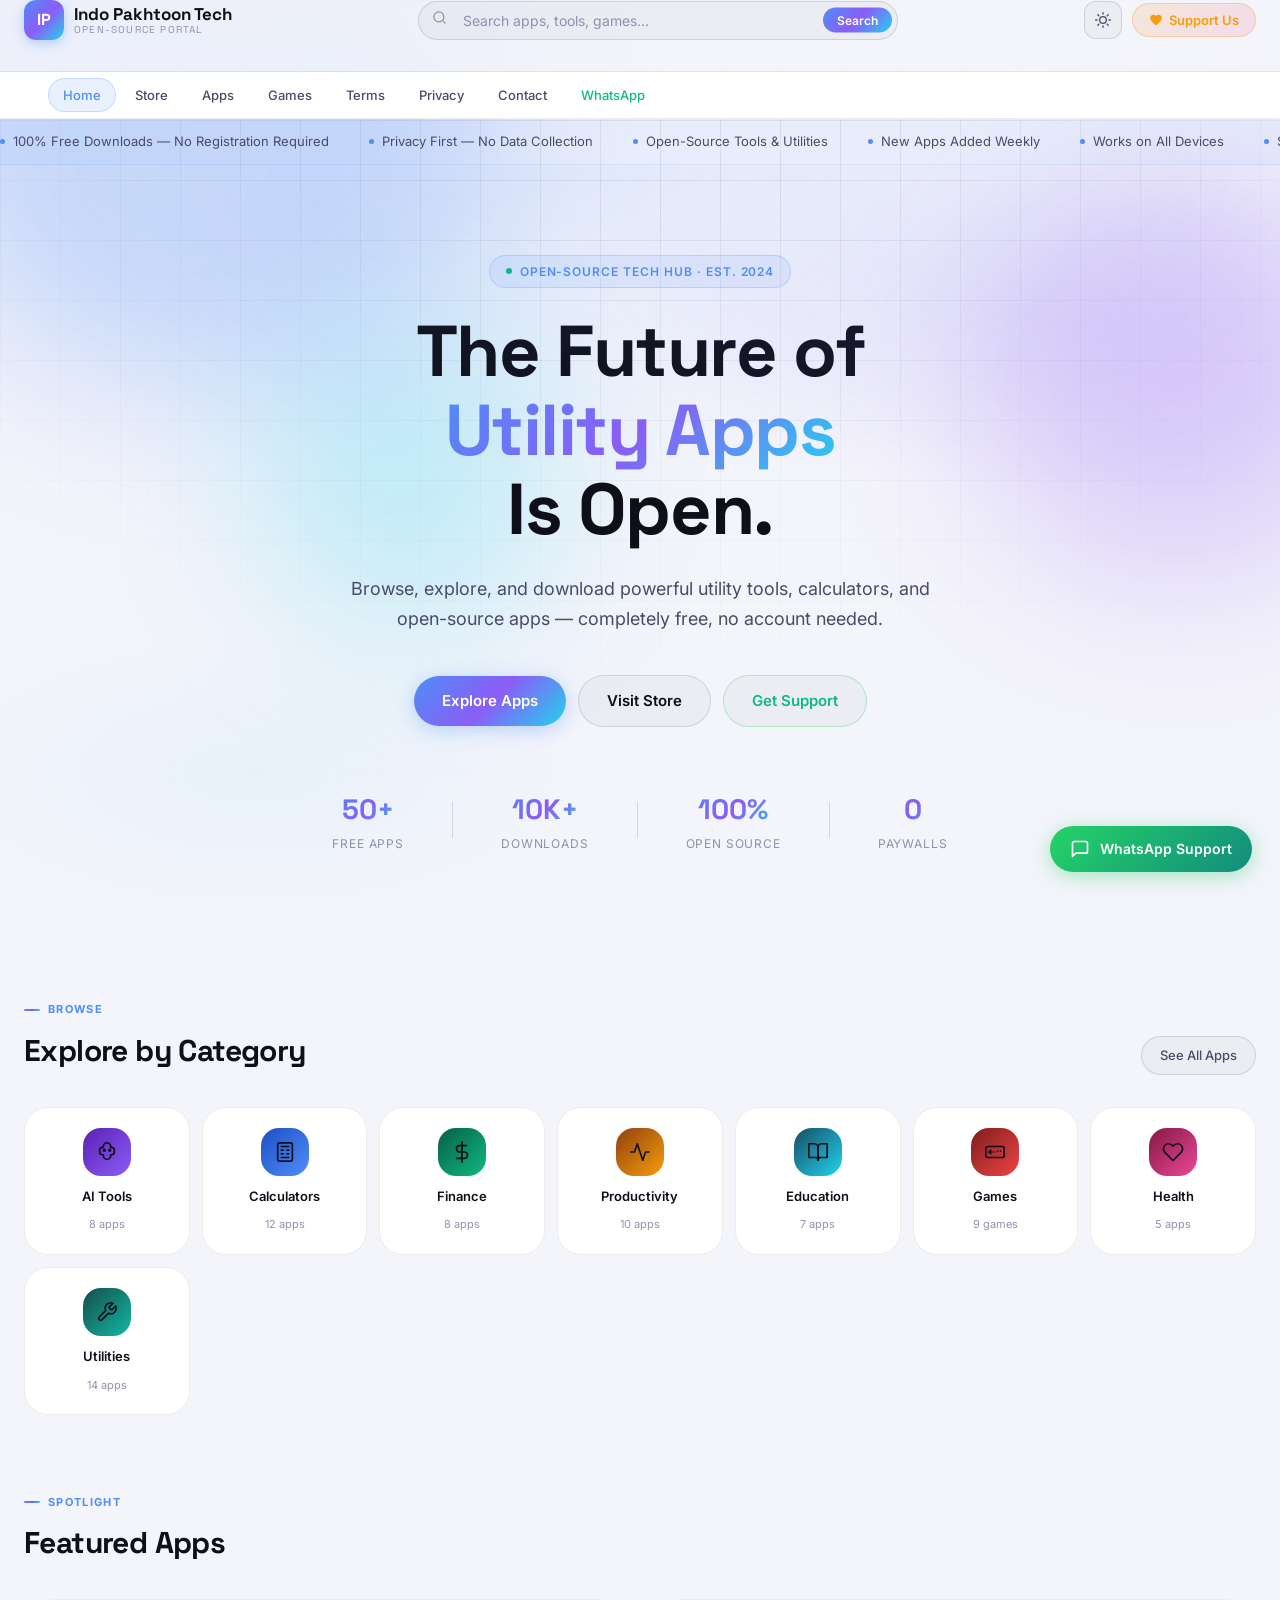
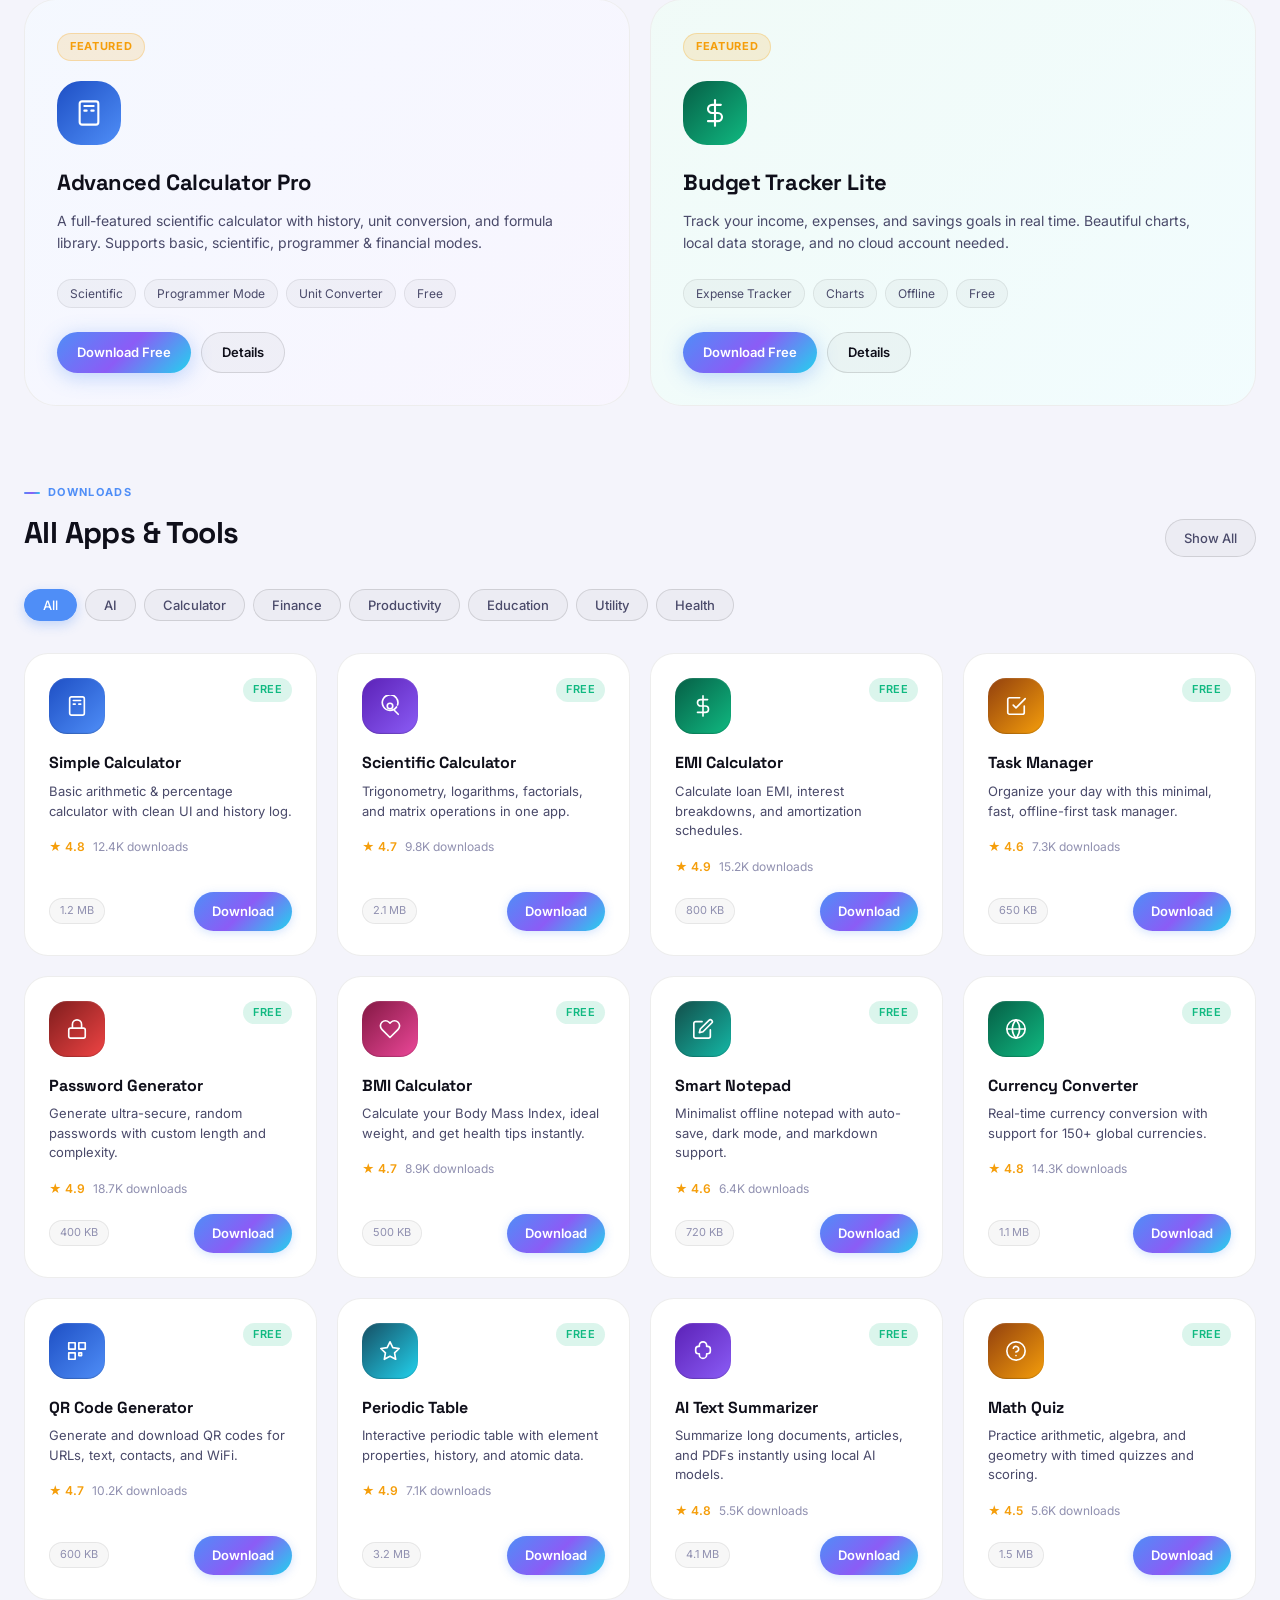
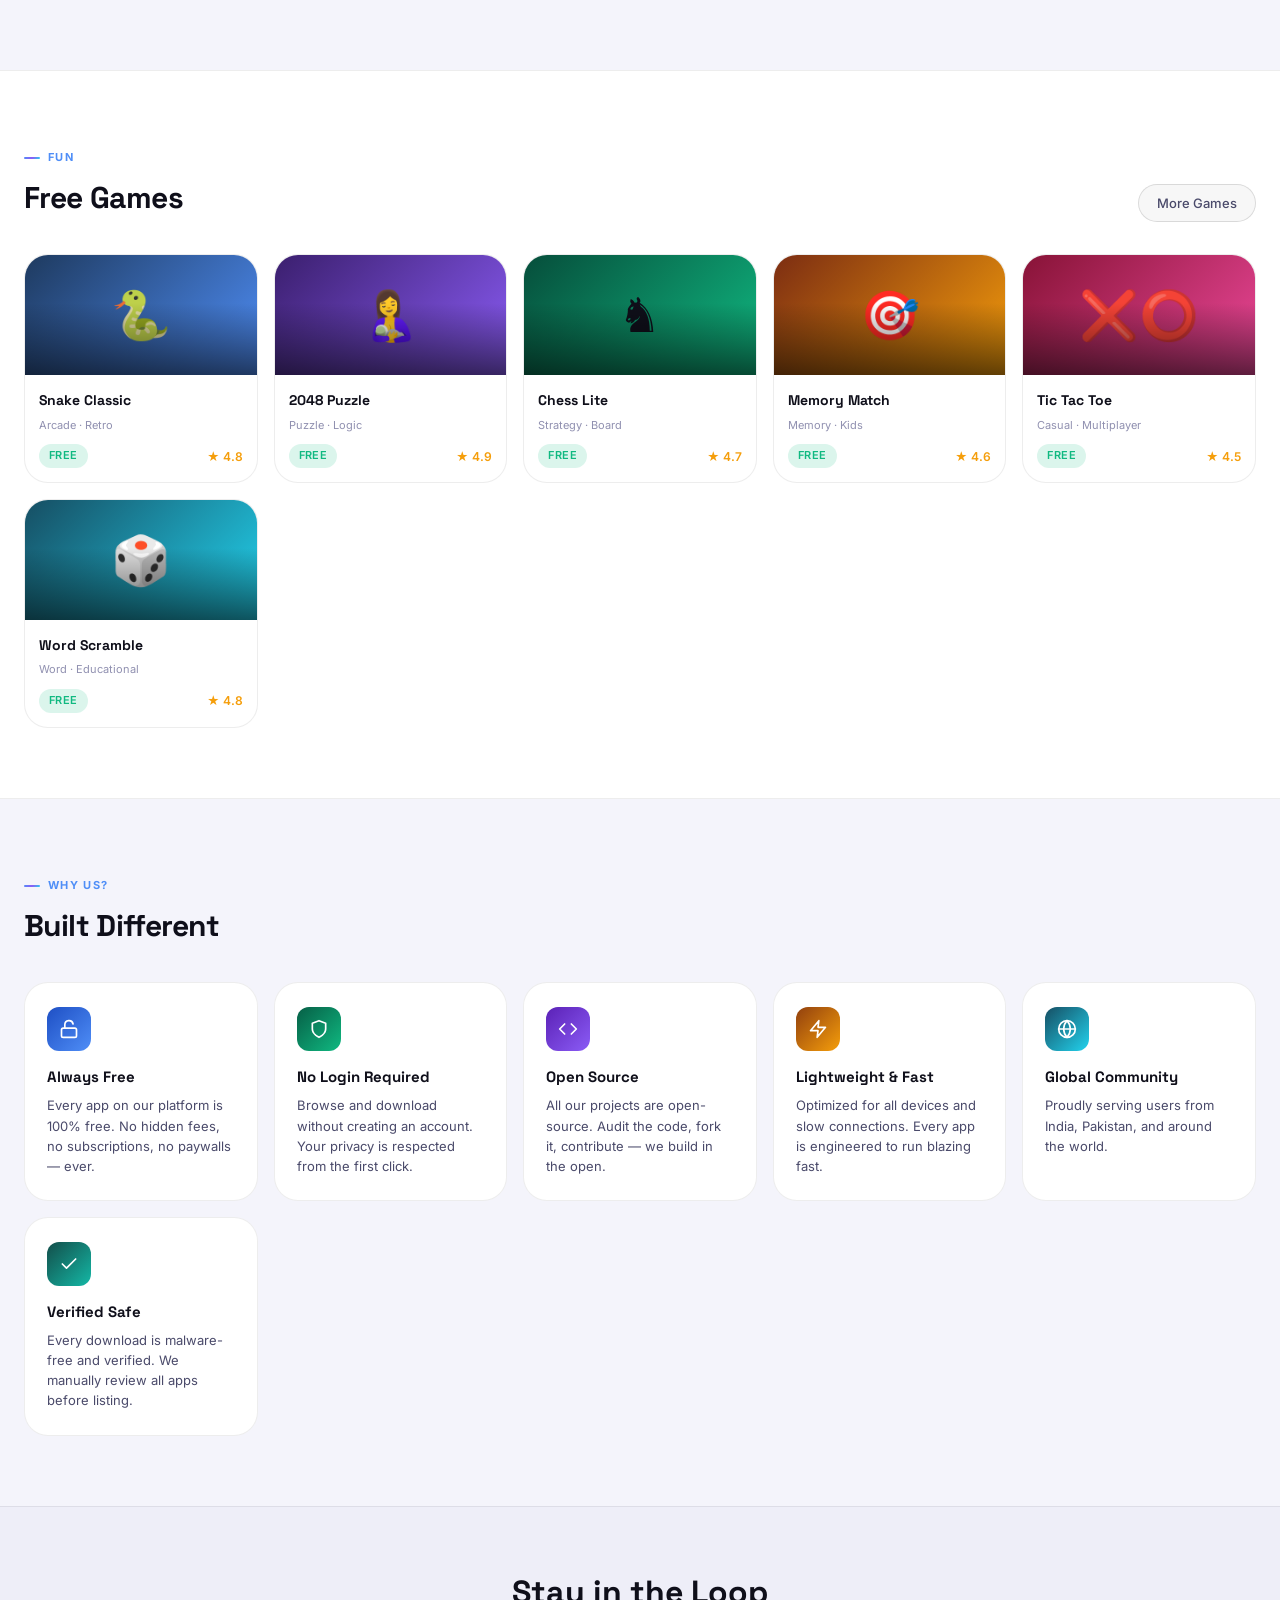
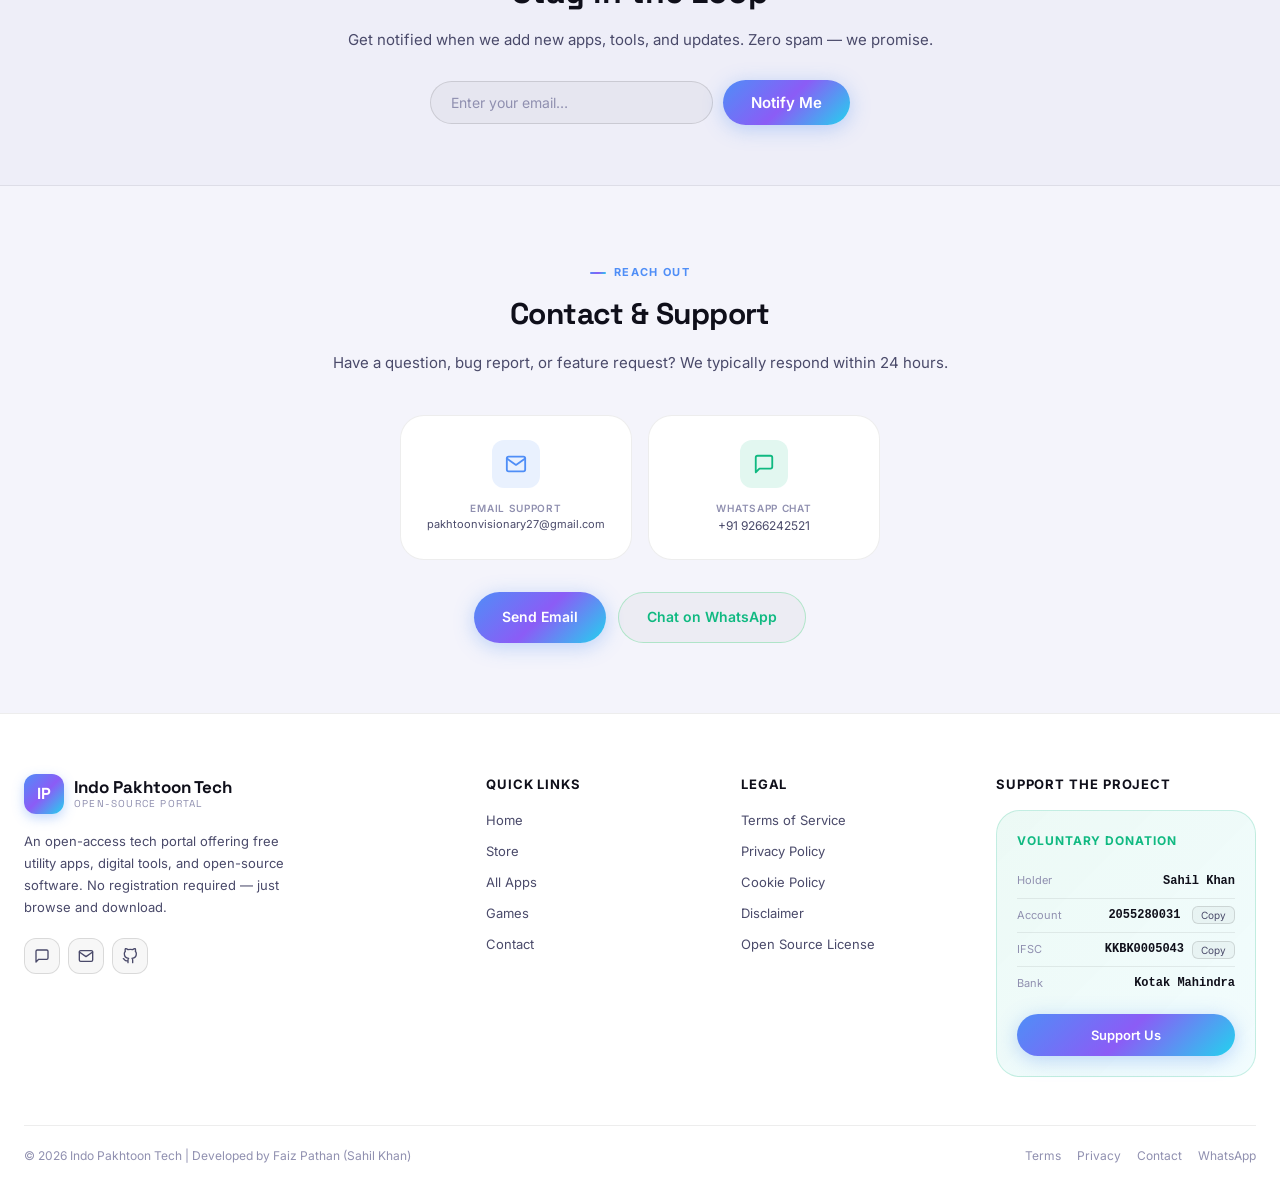
==== index.html @ b38ed6b7 "Add files via upload" ====
<!DOCTYPE html>
<html lang="en" data-theme="dark">
<head>
  <meta charset="UTF-8" />
  <meta name="viewport" content="width=device-width, initial-scale=1.0" />
  <meta name="description" content="Indo Pakhtoon Tech – Open-access portal for utility apps, digital tools, calculators and open-source software." />
  <meta name="keywords" content="utility apps, digital tools, calculator, open source, free download, Indo Pakhtoon Tech" />
  <meta name="author" content="Faiz Pathan (Sahil Khan)" />
  <meta property="og:title" content="Indo Pakhtoon Tech" />
  <meta property="og:description" content="Browse and download utility apps and open-source tools — no registration required." />
  <meta property="og:type" content="website" />
  <title>Indo Pakhtoon Tech – Utility Apps & Digital Tools</title>

  <link rel="preconnect" href="https://fonts.googleapis.com" />
  <link rel="preconnect" href="https://fonts.gstatic.com" crossorigin />
  <link href="https://fonts.googleapis.com/css2?family=Inter:wght@300;400;500;600;700;800;900&family=Space+Grotesk:wght@400;500;600;700&display=swap" rel="stylesheet" />
  <script src="https://accounts.google.com/gsi/client" async defer></script>

  <style>
    /* ═══════════════════════════════════════════════
       DESIGN TOKENS
    ═══════════════════════════════════════════════ */
    :root {
      --font-primary: 'Inter', sans-serif;
      --font-display: 'Space Grotesk', sans-serif;
      --bg-base:        #0a0a0f;
      --bg-surface:     #111118;
      --bg-elevated:    #1a1a26;
      --bg-card:        #16161f;
      --bg-card-hover:  #1e1e2e;
      --bg-glass:       rgba(255,255,255,0.04);
      --bg-glass-hover: rgba(255,255,255,0.07);
      --border-subtle:  rgba(255,255,255,0.07);
      --border-medium:  rgba(255,255,255,0.12);
      --border-strong:  rgba(255,255,255,0.20);
      --text-primary:   #f0f0ff;
      --text-secondary: #a0a0c0;
      --text-muted:     #606080;
      --text-inverse:   #0a0a0f;
      --accent-blue:    #4f8ef7;
      --accent-purple:  #8b5cf6;
      --accent-cyan:    #22d3ee;
      --accent-green:   #10b981;
      --accent-orange:  #f59e0b;
      --accent-pink:    #ec4899;
      --accent-red:     #ef4444;
      --gradient-brand: linear-gradient(135deg, #4f8ef7 0%, #8b5cf6 50%, #22d3ee 100%);
      --gradient-card:  linear-gradient(135deg, rgba(79,142,247,0.08) 0%, rgba(139,92,246,0.08) 100%);
      --gradient-hero:  radial-gradient(ellipse 80% 60% at 50% 0%, rgba(79,142,247,0.18) 0%, transparent 70%),
                        radial-gradient(ellipse 50% 40% at 80% 20%, rgba(139,92,246,0.12) 0%, transparent 60%),
                        radial-gradient(ellipse 40% 30% at 20% 80%, rgba(34,211,238,0.10) 0%, transparent 60%);
      --shadow-sm:   0 1px 3px rgba(0,0,0,0.4), 0 1px 2px rgba(0,0,0,0.3);
      --shadow-md:   0 4px 16px rgba(0,0,0,0.5), 0 2px 8px rgba(0,0,0,0.3);
      --shadow-lg:   0 8px 32px rgba(0,0,0,0.6), 0 4px 16px rgba(0,0,0,0.4);
      --shadow-glow: 0 0 40px rgba(79,142,247,0.15), 0 0 80px rgba(139,92,246,0.10);
      --radius-sm:  6px;
      --radius-md:  12px;
      --radius-lg:  18px;
      --radius-xl:  24px;
      --radius-2xl: 32px;
      --radius-full: 9999px;
      --header-h: 72px;
      --transition: all 0.25s cubic-bezier(0.4,0,0.2,1);
    }

    [data-theme="light"] {
      --bg-base:        #f4f4fb;
      --bg-surface:     #ffffff;
      --bg-elevated:    #eeeef8;
      --bg-card:        #ffffff;
      --bg-card-hover:  #f0f0fa;
      --bg-glass:       rgba(0,0,0,0.03);
      --bg-glass-hover: rgba(0,0,0,0.06);
      --border-subtle:  rgba(0,0,0,0.07);
      --border-medium:  rgba(0,0,0,0.12);
      --border-strong:  rgba(0,0,0,0.20);
      --text-primary:   #0f0f1a;
      --text-secondary: #4a4a6a;
      --text-muted:     #9090b0;
      --text-inverse:   #f0f0ff;
      --gradient-hero:  radial-gradient(ellipse 80% 60% at 50% 0%, rgba(79,142,247,0.10) 0%, transparent 70%),
                        radial-gradient(ellipse 50% 40% at 80% 20%, rgba(139,92,246,0.08) 0%, transparent 60%),
                        radial-gradient(ellipse 40% 30% at 20% 80%, rgba(34,211,238,0.06) 0%, transparent 60%);
      --shadow-sm:   0 1px 3px rgba(0,0,0,0.08), 0 1px 2px rgba(0,0,0,0.05);
      --shadow-md:   0 4px 16px rgba(0,0,0,0.10), 0 2px 8px rgba(0,0,0,0.06);
      --shadow-lg:   0 8px 32px rgba(0,0,0,0.12), 0 4px 16px rgba(0,0,0,0.08);
      --shadow-glow: 0 0 40px rgba(79,142,247,0.08), 0 0 80px rgba(139,92,246,0.05);
    }

    /* ═══════════════════════════════════════════════
       RESET & BASE
    ═══════════════════════════════════════════════ */
    *, *::before, *::after { box-sizing: border-box; margin: 0; padding: 0; }
    html { scroll-behavior: smooth; scroll-padding-top: calc(var(--header-h) + 20px); }
    body {
      font-family: var(--font-primary);
      background: var(--bg-base);
      color: var(--text-primary);
      min-height: 100vh;
      line-height: 1.6;
      -webkit-font-smoothing: antialiased;
      overflow-x: hidden;
    }
    a { color: inherit; text-decoration: none; }
    ul { list-style: none; }
    img { max-width: 100%; display: block; }
    button { font-family: inherit; cursor: pointer; border: none; outline: none; background: none; }
    input, textarea, select { font-family: inherit; outline: none; }
    :focus-visible { outline: 2px solid var(--accent-blue); outline-offset: 3px; }

    ::-webkit-scrollbar { width: 6px; height: 6px; }
    ::-webkit-scrollbar-track { background: var(--bg-base); }
    ::-webkit-scrollbar-thumb { background: var(--border-strong); border-radius: var(--radius-full); }
    ::-webkit-scrollbar-thumb:hover { background: var(--accent-blue); }

    .container { width: 100%; max-width: 1280px; margin: 0 auto; padding: 0 24px; }
    .sr-only { position: absolute; width: 1px; height: 1px; padding: 0; margin: -1px; overflow: hidden; clip: rect(0,0,0,0); white-space: nowrap; border: 0; }
    .gradient-text { background: var(--gradient-brand); -webkit-background-clip: text; -webkit-text-fill-color: transparent; background-clip: text; }

    .badge { display: inline-flex; align-items: center; gap: 4px; padding: 3px 10px; border-radius: var(--radius-full); font-size: 11px; font-weight: 600; letter-spacing: 0.04em; text-transform: uppercase; }
    .badge-blue   { background: rgba(79,142,247,0.15); color: var(--accent-blue); }
    .badge-purple { background: rgba(139,92,246,0.15); color: var(--accent-purple); }
    .badge-green  { background: rgba(16,185,129,0.15); color: var(--accent-green); }
    .badge-orange { background: rgba(245,158,11,0.15); color: var(--accent-orange); }
    .badge-cyan   { background: rgba(34,211,238,0.15); color: var(--accent-cyan); }
    .badge-free   { background: rgba(16,185,129,0.15); color: var(--accent-green); }

    /* ═══════════════════════════════════════════════
       BACKGROUND GRID
    ═══════════════════════════════════════════════ */
    .bg-grid { position: fixed; inset: 0; z-index: 0; pointer-events: none; overflow: hidden; }
    .bg-grid::before {
      content: '';
      position: absolute; inset: 0;
      background-image: linear-gradient(var(--border-subtle) 1px, transparent 1px), linear-gradient(90deg, var(--border-subtle) 1px, transparent 1px);
      background-size: 60px 60px;
      mask-image: radial-gradient(ellipse 80% 80% at 50% 0%, black 30%, transparent 100%);
    }
    .bg-orb { position: absolute; border-radius: 50%; filter: blur(80px); opacity: 0.25; animation: orbFloat 8s ease-in-out infinite; }
    .bg-orb-1 { width: 600px; height: 600px; background: var(--accent-blue); top: -200px; left: -100px; animation-delay: 0s; }
    .bg-orb-2 { width: 400px; height: 400px; background: var(--accent-purple); top: 20%; right: -100px; animation-delay: -3s; }
    .bg-orb-3 { width: 300px; height: 300px; background: var(--accent-cyan); bottom: 30%; left: 20%; animation-delay: -5s; }
    @keyframes orbFloat { 0%, 100% { transform: translateY(0) scale(1); } 50% { transform: translateY(-30px) scale(1.05); } }

    /* ═══════════════════════════════════════════════
       HEADER
    ═══════════════════════════════════════════════ */
    .header { position: fixed; top: 0; left: 0; right: 0; height: var(--header-h); z-index: 1000; background: rgba(10,10,15,0.80); backdrop-filter: blur(20px) saturate(1.5); border-bottom: 1px solid var(--border-subtle); transition: var(--transition); }
    [data-theme="light"] .header { background: rgba(244,244,251,0.85); }
    .header.scrolled { background: rgba(10,10,15,0.95); box-shadow: var(--shadow-md); }
    [data-theme="light"] .header.scrolled { background: rgba(255,255,255,0.97); }
    .header-inner { height: 100%; display: grid; grid-template-columns: auto 1fr auto; align-items: center; gap: 20px; }

    .logo { display: flex; align-items: center; gap: 10px; text-decoration: none; flex-shrink: 0; }
    .logo-icon { width: 40px; height: 40px; background: var(--gradient-brand); border-radius: var(--radius-md); display: flex; align-items: center; justify-content: center; font-size: 16px; font-weight: 900; color: white; font-family: var(--font-display); box-shadow: 0 4px 12px rgba(79,142,247,0.35); flex-shrink: 0; overflow: hidden; }
    .logo-icon img { width: 100%; height: 100%; object-fit: cover; border-radius: inherit; }
    .logo-text { font-family: var(--font-display); font-weight: 700; font-size: 17px; line-height: 1.2; color: var(--text-primary); }
    .logo-text span { display: block; font-size: 10px; font-weight: 400; color: var(--text-muted); letter-spacing: 0.12em; text-transform: uppercase; }

    .search-wrap { display: flex; align-items: center; justify-content: center; flex: 1; }
    .search-form { position: relative; width: 100%; max-width: 480px; }
    .search-input { width: 100%; padding: 10px 48px 10px 44px; background: var(--bg-glass); border: 1px solid var(--border-medium); border-radius: var(--radius-full); color: var(--text-primary); font-size: 14px; transition: var(--transition); }
    .search-input::placeholder { color: var(--text-muted); }
    .search-input:focus { background: var(--bg-elevated); border-color: var(--accent-blue); box-shadow: 0 0 0 3px rgba(79,142,247,0.15); }
    .search-icon { position: absolute; left: 14px; top: 50%; transform: translateY(-50%); color: var(--text-muted); pointer-events: none; font-size: 15px; }
    .search-btn { position: absolute; right: 6px; top: 50%; transform: translateY(-50%); padding: 5px 14px; background: var(--gradient-brand); border-radius: var(--radius-full); color: white; font-size: 12px; font-weight: 600; transition: var(--transition); }
    .search-btn:hover { opacity: 0.85; transform: translateY(-50%) scale(1.03); }

    .search-suggestions { position: absolute; top: calc(100% + 8px); left: 0; right: 0; background: var(--bg-elevated); border: 1px solid var(--border-medium); border-radius: var(--radius-lg); box-shadow: var(--shadow-lg); overflow: hidden; z-index: 999; display: none; }
    .search-suggestions.active { display: block; }
    .suggestion-item { display: flex; align-items: center; gap: 12px; padding: 10px 16px; width: 100%; border: 0; background: transparent; color: var(--text-primary); text-align: left; cursor: pointer; transition: var(--transition); font-size: 13px; }
    .suggestion-item:hover { background: var(--bg-glass-hover); }
    .suggestion-item .s-icon { width: 28px; height: 28px; border-radius: var(--radius-sm); display: flex; align-items: center; justify-content: center; font-size: 14px; background: var(--bg-glass); }

    .header-right { display: flex; align-items: center; gap: 10px; flex-shrink: 0; }
    .theme-toggle { width: 38px; height: 38px; border-radius: var(--radius-md); background: var(--bg-glass); border: 1px solid var(--border-medium); display: flex; align-items: center; justify-content: center; font-size: 16px; color: var(--text-secondary); transition: var(--transition); cursor: pointer; }
    .theme-toggle:hover { background: var(--bg-glass-hover); color: var(--accent-blue); border-color: var(--accent-blue); }
    .search-toggle { display: none; width: 38px; height: 38px; align-items: center; justify-content: center; border-radius: var(--radius-md); background: var(--bg-glass); border: 1px solid var(--border-medium); color: var(--text-secondary); font-size: 16px; transition: var(--transition); }
    .search-toggle:hover { background: var(--bg-glass-hover); color: var(--accent-blue); border-color: var(--accent-blue); }

    .donate-btn { display: flex; align-items: center; gap: 6px; padding: 8px 16px; background: linear-gradient(135deg, rgba(245,158,11,0.15), rgba(236,72,153,0.15)); border: 1px solid rgba(245,158,11,0.3); border-radius: var(--radius-full); color: var(--accent-orange); font-size: 13px; font-weight: 600; transition: var(--transition); cursor: pointer; }
    .donate-btn:hover { background: linear-gradient(135deg, rgba(245,158,11,0.25), rgba(236,72,153,0.25)); box-shadow: 0 4px 16px rgba(245,158,11,0.20); transform: translateY(-1px); }

    .hamburger { display: none; flex-direction: column; gap: 5px; width: 38px; height: 38px; align-items: center; justify-content: center; background: var(--bg-glass); border: 1px solid var(--border-medium); border-radius: var(--radius-md); cursor: pointer; }
    .hamburger span { display: block; width: 18px; height: 2px; background: var(--text-primary); border-radius: 2px; transition: var(--transition); }
    .hamburger.open span:nth-child(1) { transform: rotate(45deg) translate(5px, 5px); }
    .hamburger.open span:nth-child(2) { opacity: 0; width: 0; }
    .hamburger.open span:nth-child(3) { transform: rotate(-45deg) translate(5px, -5px); }

    /* ═══════════════════════════════════════════════
       NAV RIBBON
    ═══════════════════════════════════════════════ */
    .nav-ribbon { position: fixed; top: var(--header-h); left: 0; right: 0; z-index: 990; background: var(--bg-surface); border-bottom: 1px solid var(--border-subtle); backdrop-filter: blur(12px); }
    .nav-ribbon-inner { display: flex; align-items: center; gap: 4px; padding: 0 24px; height: 46px; overflow-x: auto; scrollbar-width: none; }
    .nav-ribbon-inner::-webkit-scrollbar { display: none; }
    .nav-link { display: flex; align-items: center; gap: 6px; padding: 6px 14px; border-radius: var(--radius-full); font-size: 13px; font-weight: 500; color: var(--text-secondary); white-space: nowrap; transition: var(--transition); border: 1px solid transparent; }
    .nav-link:hover, .nav-link.active { background: var(--bg-glass-hover); color: var(--text-primary); border-color: var(--border-medium); }
    .nav-link.active { background: rgba(79,142,247,0.12); color: var(--accent-blue); border-color: rgba(79,142,247,0.25); }

    /* ═══════════════════════════════════════════════
       MOBILE DRAWER
    ═══════════════════════════════════════════════ */
    .mobile-nav-overlay { position: fixed; inset: 0; z-index: 1100; background: rgba(0,0,0,0.6); backdrop-filter: blur(4px); opacity: 0; pointer-events: none; transition: opacity 0.3s ease; }
    .mobile-nav-overlay.open { opacity: 1; pointer-events: all; }
    .mobile-nav-drawer { position: fixed; top: 0; left: 0; bottom: 0; width: 280px; z-index: 1200; background: var(--bg-surface); border-right: 1px solid var(--border-medium); transform: translateX(-100%); transition: transform 0.3s cubic-bezier(0.4,0,0.2,1); display: flex; flex-direction: column; }
    .mobile-nav-drawer.open { transform: translateX(0); }
    .drawer-header { display: flex; align-items: center; justify-content: space-between; padding: 20px 20px 16px; border-bottom: 1px solid var(--border-subtle); }
    .drawer-close { width: 32px; height: 32px; display: flex; align-items: center; justify-content: center; border-radius: var(--radius-md); background: var(--bg-glass); color: var(--text-secondary); font-size: 18px; cursor: pointer; }
    .drawer-links { flex: 1; padding: 16px; overflow-y: auto; display: flex; flex-direction: column; gap: 4px; }
    .drawer-link { display: flex; align-items: center; gap: 12px; padding: 12px 16px; border-radius: var(--radius-md); font-size: 14px; font-weight: 500; color: var(--text-secondary); transition: var(--transition); }
    .drawer-link:hover, .drawer-link.active { background: var(--bg-glass-hover); color: var(--text-primary); }
    .drawer-link .d-icon { width: 32px; height: 32px; border-radius: var(--radius-sm); background: var(--bg-glass); display: flex; align-items: center; justify-content: center; font-size: 15px; }
    .drawer-footer { padding: 16px; border-top: 1px solid var(--border-subtle); }
    .drawer-contact { display: flex; flex-direction: column; gap: 8px; }
    .drawer-contact-item { display: flex; align-items: center; gap: 10px; padding: 10px 12px; background: var(--bg-glass); border-radius: var(--radius-md); font-size: 12px; color: var(--text-secondary); text-decoration: none; transition: var(--transition); }
    .drawer-contact-item:hover { background: var(--bg-glass-hover); color: var(--text-primary); }

    /* ═══════════════════════════════════════════════
       MAIN CONTENT
    ═══════════════════════════════════════════════ */
    .main-content { position: relative; z-index: 1; padding-top: calc(var(--header-h) + 46px); }

    /* ═══════════════════════════════════════════════
       HERO
    ═══════════════════════════════════════════════ */
    .hero { position: relative; padding: 90px 0 70px; text-align: center; overflow: hidden; }
    .hero-bg { position: absolute; inset: 0; background: var(--gradient-hero); pointer-events: none; }
    .hero-eyebrow { display: inline-flex; align-items: center; gap: 8px; padding: 6px 16px; background: rgba(79,142,247,0.10); border: 1px solid rgba(79,142,247,0.25); border-radius: var(--radius-full); font-size: 12px; font-weight: 600; color: var(--accent-blue); letter-spacing: 0.08em; text-transform: uppercase; margin-bottom: 24px; }
    .hero-eyebrow .dot { width: 6px; height: 6px; background: var(--accent-green); border-radius: 50%; animation: pulse 2s ease-in-out infinite; }
    @keyframes pulse { 0%, 100% { box-shadow: 0 0 0 0 rgba(16,185,129,0.5); } 50% { box-shadow: 0 0 0 6px rgba(16,185,129,0); } }
    .hero-title { font-family: var(--font-display); font-size: clamp(38px, 6vw, 72px); font-weight: 800; line-height: 1.1; margin-bottom: 24px; letter-spacing: -0.02em; }
    .hero-subtitle { font-size: clamp(15px, 2vw, 18px); color: var(--text-secondary); max-width: 580px; margin: 0 auto 40px; line-height: 1.7; }
    .hero-cta-group { display: flex; align-items: center; justify-content: center; gap: 12px; flex-wrap: wrap; margin-bottom: 60px; }
    .btn-primary { display: inline-flex; align-items: center; gap: 8px; padding: 13px 28px; background: var(--gradient-brand); border-radius: var(--radius-full); color: white; font-size: 15px; font-weight: 600; transition: var(--transition); box-shadow: 0 4px 20px rgba(79,142,247,0.35); }
    .btn-primary:hover { transform: translateY(-2px); box-shadow: 0 8px 30px rgba(79,142,247,0.50); }
    .btn-secondary { display: inline-flex; align-items: center; gap: 8px; padding: 13px 28px; background: var(--bg-glass); border: 1px solid var(--border-medium); border-radius: var(--radius-full); color: var(--text-primary); font-size: 15px; font-weight: 600; transition: var(--transition); }
    .btn-secondary:hover { background: var(--bg-glass-hover); border-color: var(--border-strong); transform: translateY(-2px); }
    .hero-stats { display: flex; align-items: center; justify-content: center; gap: 48px; flex-wrap: wrap; }
    .hero-stat { text-align: center; }
    .hero-stat .val { font-family: var(--font-display); font-size: 28px; font-weight: 700; background: var(--gradient-brand); -webkit-background-clip: text; -webkit-text-fill-color: transparent; background-clip: text; }
    .hero-stat .lbl { font-size: 12px; color: var(--text-muted); margin-top: 2px; text-transform: uppercase; letter-spacing: 0.07em; }
    .hero-stat-sep { width: 1px; height: 36px; background: var(--border-medium); }

    /* ═══════════════════════════════════════════════
       SECTION HEADER
    ═══════════════════════════════════════════════ */
    .section-header { display: flex; align-items: flex-end; justify-content: space-between; gap: 20px; margin-bottom: 32px; flex-wrap: wrap; }
    .section-label { display: inline-flex; align-items: center; gap: 8px; font-size: 11px; font-weight: 700; letter-spacing: 0.12em; text-transform: uppercase; color: var(--accent-blue); margin-bottom: 8px; }
    .section-label::before { content: ''; display: block; width: 16px; height: 2px; background: var(--gradient-brand); border-radius: 1px; }
    .section-title { font-family: var(--font-display); font-size: clamp(22px, 3vw, 30px); font-weight: 700; color: var(--text-primary); letter-spacing: -0.02em; }
    .view-all-link { display: inline-flex; align-items: center; gap: 6px; padding: 8px 18px; background: var(--bg-glass); border: 1px solid var(--border-medium); border-radius: var(--radius-full); font-size: 13px; font-weight: 500; color: var(--text-secondary); transition: var(--transition); white-space: nowrap; }
    .view-all-link:hover { background: var(--bg-glass-hover); color: var(--accent-blue); border-color: rgba(79,142,247,0.3); }

    /* ═══════════════════════════════════════════════
       FILTER TABS
    ═══════════════════════════════════════════════ */
    .filter-tabs { display: flex; gap: 8px; flex-wrap: wrap; margin-bottom: 32px; }
    .filter-tab { padding: 7px 18px; border-radius: var(--radius-full); background: var(--bg-glass); border: 1px solid var(--border-medium); font-size: 13px; font-weight: 500; color: var(--text-secondary); cursor: pointer; transition: var(--transition); }
    .filter-tab:hover, .filter-tab.active { background: var(--accent-blue); border-color: var(--accent-blue); color: white; box-shadow: 0 4px 12px rgba(79,142,247,0.30); }

    /* ═══════════════════════════════════════════════
       APP GRID / CARDS
    ═══════════════════════════════════════════════ */
    .section-pad { padding: 70px 0; }
    .apps-grid { display: grid; grid-template-columns: repeat(auto-fill, minmax(260px, 1fr)); gap: 20px; }
    .app-card { background: var(--bg-card); border: 1px solid var(--border-subtle); border-radius: var(--radius-xl); padding: 24px; display: flex; flex-direction: column; gap: 16px; transition: var(--transition); cursor: pointer; position: relative; overflow: hidden; }
    .app-card::before { content: ''; position: absolute; inset: 0; background: var(--gradient-card); opacity: 0; transition: var(--transition); }
    .app-card:hover { background: var(--bg-card-hover); border-color: var(--border-medium); transform: translateY(-4px); box-shadow: var(--shadow-lg), var(--shadow-glow); }
    .app-card:hover::before { opacity: 1; }
    .app-card.real-app { border-color: rgba(245,158,11,0.25); }
    .app-card.real-app::after { content: 'TOP'; position: absolute; top: 12px; right: 12px; background: var(--gradient-brand); color: white; font-size: 9px; font-weight: 800; letter-spacing: 0.12em; padding: 3px 9px; border-radius: var(--radius-full); z-index: 2; }
    .app-card-header { display: flex; align-items: flex-start; justify-content: space-between; gap: 12px; position: relative; z-index: 1; }
    .app-icon { width: 56px; height: 56px; border-radius: var(--radius-lg); display: flex; align-items: center; justify-content: center; font-size: 22px; flex-shrink: 0; position: relative; overflow: hidden; }
    .app-icon img { width: 100%; height: 100%; object-fit: cover; }
    .app-icon::after { content: ''; position: absolute; inset: 0; border-radius: inherit; box-shadow: inset 0 1px 1px rgba(255,255,255,0.1), inset 0 -1px 1px rgba(0,0,0,0.2); }
    .icon-blue   { background: linear-gradient(135deg, #1e4fc4, #4f8ef7); }
    .icon-purple { background: linear-gradient(135deg, #5b21b6, #8b5cf6); }
    .icon-green  { background: linear-gradient(135deg, #065f46, #10b981); }
    .icon-orange { background: linear-gradient(135deg, #92400e, #f59e0b); }
    .icon-cyan   { background: linear-gradient(135deg, #164e63, #22d3ee); }
    .icon-red    { background: linear-gradient(135deg, #7f1d1d, #ef4444); }
    .icon-pink   { background: linear-gradient(135deg, #831843, #ec4899); }
    .icon-teal   { background: linear-gradient(135deg, #134e4a, #14b8a6); }
    .app-card-info { position: relative; z-index: 1; }
    .app-name { font-size: 16px; font-weight: 700; color: var(--text-primary); margin-bottom: 6px; font-family: var(--font-display); }
    .app-desc { font-size: 13px; color: var(--text-secondary); line-height: 1.5; }
    .app-meta { display: flex; align-items: center; gap: 8px; flex-wrap: wrap; position: relative; z-index: 1; }
    .app-rating { display: flex; align-items: center; gap: 4px; font-size: 12px; color: var(--accent-orange); font-weight: 600; }
    .app-downloads { font-size: 12px; color: var(--text-muted); }
    .app-card-footer { display: flex; align-items: center; justify-content: space-between; gap: 12px; margin-top: auto; position: relative; z-index: 1; }
    .app-size { font-size: 11px; color: var(--text-muted); background: var(--bg-glass); padding: 3px 10px; border-radius: var(--radius-full); border: 1px solid var(--border-subtle); }
    .dl-btn { display: inline-flex; align-items: center; gap: 6px; padding: 9px 18px; background: var(--gradient-brand); border-radius: var(--radius-full); color: white; font-size: 13px; font-weight: 600; transition: var(--transition); box-shadow: 0 2px 10px rgba(79,142,247,0.25); }
    .dl-btn:hover { transform: scale(1.05); box-shadow: 0 4px 20px rgba(79,142,247,0.45); }
    .no-results { text-align: center; padding: 60px 20px; color: var(--text-muted); display: none; }
    .no-results.visible { display: block; }
    .no-results p { font-size: 15px; margin-top: 16px; }

    /* ═══════════════════════════════════════════════
       FEATURED CARDS
    ═══════════════════════════════════════════════ */
    .featured-grid { display: grid; grid-template-columns: 1fr 1fr; gap: 20px; }
    .featured-card { background: var(--bg-card); border: 1px solid var(--border-subtle); border-radius: var(--radius-2xl); overflow: hidden; transition: var(--transition); position: relative; }
    .featured-card:hover { transform: translateY(-4px); box-shadow: var(--shadow-lg); border-color: var(--border-medium); }
    .featured-card-inner { padding: 32px; position: relative; z-index: 1; }
    .featured-card-bg { position: absolute; inset: 0; opacity: 0.06; background-size: cover; }
    .fc-tag { display: inline-flex; align-items: center; gap: 5px; padding: 4px 12px; border-radius: var(--radius-full); font-size: 11px; font-weight: 700; letter-spacing: 0.06em; text-transform: uppercase; margin-bottom: 20px; }
    .fc-tag-featured { background: rgba(245,158,11,0.15); border: 1px solid rgba(245,158,11,0.25); color: var(--accent-orange); }
    .fc-icon { width: 64px; height: 64px; border-radius: var(--radius-xl); display: flex; align-items: center; justify-content: center; font-size: 28px; margin-bottom: 20px; overflow: hidden; }
    .fc-icon img { width: 100%; height: 100%; object-fit: cover; }
    .fc-title { font-family: var(--font-display); font-size: 22px; font-weight: 700; margin-bottom: 10px; letter-spacing: -0.02em; }
    .fc-desc { font-size: 14px; color: var(--text-secondary); margin-bottom: 24px; line-height: 1.6; }
    .fc-chips { display: flex; gap: 8px; flex-wrap: wrap; margin-bottom: 24px; }
    .fc-chip { padding: 4px 12px; background: var(--bg-glass); border: 1px solid var(--border-subtle); border-radius: var(--radius-full); font-size: 12px; color: var(--text-secondary); }

    /* ═══════════════════════════════════════════════
       GAMES
    ═══════════════════════════════════════════════ */
    .games-grid { display: grid; grid-template-columns: repeat(auto-fill, minmax(200px, 1fr)); gap: 16px; }
    .game-card { background: var(--bg-card); border: 1px solid var(--border-subtle); border-radius: var(--radius-xl); overflow: hidden; transition: var(--transition); cursor: pointer; }
    .game-card:hover { transform: translateY(-4px); box-shadow: var(--shadow-lg); border-color: var(--border-medium); }
    .game-thumb { width: 100%; height: 120px; display: flex; align-items: center; justify-content: center; font-size: 48px; position: relative; overflow: hidden; }
    .game-thumb::after { content: ''; position: absolute; inset: 0; background: linear-gradient(to bottom, transparent 40%, rgba(0,0,0,0.6)); }
    .game-body { padding: 14px; }
    .game-name { font-size: 14px; font-weight: 700; margin-bottom: 5px; font-family: var(--font-display); }
    .game-genre { font-size: 11px; color: var(--text-muted); margin-bottom: 10px; }
    .game-footer { display: flex; align-items: center; justify-content: space-between; }

    /* ═══════════════════════════════════════════════
       CATEGORIES
    ═══════════════════════════════════════════════ */
    .categories-grid { display: grid; grid-template-columns: repeat(auto-fill, minmax(150px, 1fr)); gap: 12px; }
    .category-card { background: var(--bg-card); border: 1px solid var(--border-subtle); border-radius: var(--radius-xl); padding: 20px 16px; text-align: center; cursor: pointer; transition: var(--transition); display: flex; flex-direction: column; align-items: center; gap: 10px; }
    .category-card:hover { background: var(--bg-card-hover); border-color: var(--border-medium); transform: translateY(-3px); box-shadow: var(--shadow-md); }
    .cat-icon { width: 48px; height: 48px; border-radius: var(--radius-lg); display: flex; align-items: center; justify-content: center; font-size: 20px; }
    .cat-name { font-size: 13px; font-weight: 600; color: var(--text-primary); }
    .cat-count { font-size: 11px; color: var(--text-muted); }

    /* ═══════════════════════════════════════════════
       INFO STRIP MARQUEE
    ═══════════════════════════════════════════════ */
    .info-strip { background: rgba(79,142,247,0.06); border-top: 1px solid rgba(79,142,247,0.12); border-bottom: 1px solid rgba(79,142,247,0.12); padding: 12px 0; overflow: hidden; }
    .marquee-track { display: flex; gap: 40px; animation: marquee 30s linear infinite; white-space: nowrap; }
    .marquee-track:hover { animation-play-state: paused; }
    .marquee-item { display: inline-flex; align-items: center; gap: 8px; font-size: 13px; color: var(--text-secondary); flex-shrink: 0; }
    .marquee-item .mi-dot { width: 5px; height: 5px; border-radius: 50%; background: var(--accent-blue); }
    @keyframes marquee { from { transform: translateX(0); } to { transform: translateX(-50%); } }

    /* ═══════════════════════════════════════════════
       FEATURES
    ═══════════════════════════════════════════════ */
    .features-grid { display: grid; grid-template-columns: repeat(auto-fill, minmax(220px, 1fr)); gap: 16px; }
    .feature-card { background: var(--bg-card); border: 1px solid var(--border-subtle); border-radius: var(--radius-xl); padding: 24px 22px; transition: var(--transition); }
    .feature-card:hover { background: var(--bg-card-hover); border-color: var(--border-medium); transform: translateY(-3px); box-shadow: var(--shadow-md); }
    .feature-icon { width: 44px; height: 44px; border-radius: var(--radius-md); display: flex; align-items: center; justify-content: center; font-size: 20px; margin-bottom: 14px; }
    .feature-title { font-size: 15px; font-weight: 700; margin-bottom: 6px; font-family: var(--font-display); }
    .feature-text { font-size: 13px; color: var(--text-secondary); line-height: 1.55; }

    /* ═══════════════════════════════════════════════
       CTA BAND
    ═══════════════════════════════════════════════ */
    .cta-band { background: var(--bg-elevated); border-top: 1px solid var(--border-subtle); border-bottom: 1px solid var(--border-subtle); padding: 60px 0; text-align: center; }
    .cta-band h2 { font-family: var(--font-display); font-size: clamp(22px, 3vw, 32px); font-weight: 700; margin-bottom: 10px; }
    .cta-band p { color: var(--text-secondary); margin-bottom: 28px; font-size: 15px; }
    .newsletter-form { display: flex; align-items: center; gap: 10px; max-width: 420px; margin: 0 auto; flex-wrap: wrap; justify-content: center; }
    .newsletter-input { flex: 1; min-width: 200px; padding: 12px 20px; background: var(--bg-glass); border: 1px solid var(--border-medium); border-radius: var(--radius-full); color: var(--text-primary); font-size: 14px; }
    .newsletter-input:focus { border-color: var(--accent-blue); box-shadow: 0 0 0 3px rgba(79,142,247,0.12); }
    .newsletter-input::placeholder { color: var(--text-muted); }

    /* ═══════════════════════════════════════════════
       FOOTER
    ═══════════════════════════════════════════════ */
    .footer { background: var(--bg-surface); border-top: 1px solid var(--border-subtle); padding: 60px 0 0; }
    .footer-grid { display: grid; grid-template-columns: 2fr 1fr 1fr 1fr; gap: 48px; padding-bottom: 48px; border-bottom: 1px solid var(--border-subtle); }
    .footer-brand .logo { margin-bottom: 16px; }
    .footer-desc { font-size: 13px; color: var(--text-secondary); line-height: 1.7; margin-bottom: 20px; max-width: 280px; }
    .social-links { display: flex; gap: 8px; }
    .social-btn { width: 36px; height: 36px; border-radius: var(--radius-md); background: var(--bg-glass); border: 1px solid var(--border-medium); display: flex; align-items: center; justify-content: center; color: var(--text-secondary); font-size: 16px; transition: var(--transition); text-decoration: none; }
    .social-btn:hover { background: var(--bg-glass-hover); color: var(--accent-blue); border-color: rgba(79,142,247,0.3); transform: translateY(-2px); }
    .footer-col-title { font-size: 13px; font-weight: 700; color: var(--text-primary); margin-bottom: 16px; text-transform: uppercase; letter-spacing: 0.07em; }
    .footer-links { display: flex; flex-direction: column; gap: 10px; }
    .footer-link { font-size: 13px; color: var(--text-secondary); text-decoration: none; transition: var(--transition); display: inline-flex; align-items: center; gap: 6px; }
    .footer-link:hover { color: var(--accent-blue); }
    .bank-box { background: linear-gradient(135deg, rgba(16,185,129,0.08), rgba(34,211,238,0.06)); border: 1px solid rgba(16,185,129,0.20); border-radius: var(--radius-xl); padding: 20px; }
    .bank-box-title { display: flex; align-items: center; gap: 8px; font-size: 12px; font-weight: 700; color: var(--accent-green); text-transform: uppercase; letter-spacing: 0.08em; margin-bottom: 14px; }
    .bank-row { display: flex; align-items: center; justify-content: space-between; gap: 8px; padding: 7px 0; border-bottom: 1px solid var(--border-subtle); }
    .bank-row:last-of-type { border-bottom: none; }
    .bank-label { font-size: 11px; color: var(--text-muted); min-width: 80px; }
    .bank-value { font-size: 12px; font-weight: 600; color: var(--text-primary); font-family: monospace; }
    .copy-btn { padding: 2px 8px; background: var(--bg-glass); border: 1px solid var(--border-medium); border-radius: var(--radius-sm); font-size: 10px; color: var(--text-secondary); cursor: pointer; transition: var(--transition); }
    .copy-btn:hover { background: rgba(79,142,247,0.12); color: var(--accent-blue); border-color: rgba(79,142,247,0.3); }
    .contact-item { display: flex; align-items: flex-start; gap: 10px; text-decoration: none; transition: var(--transition); }
    .contact-item:hover .ci-text { color: var(--accent-blue); }
    .ci-icon { width: 32px; height: 32px; border-radius: var(--radius-md); display: flex; align-items: center; justify-content: center; font-size: 14px; flex-shrink: 0; }
    .ci-icon.email { background: rgba(79,142,247,0.12); color: var(--accent-blue); }
    .ci-icon.wa    { background: rgba(16,185,129,0.12); color: var(--accent-green); }
    .ci-label { font-size: 10px; color: var(--text-muted); text-transform: uppercase; letter-spacing: 0.07em; font-weight: 600; }
    .ci-text { font-size: 12px; color: var(--text-secondary); transition: var(--transition); word-break: break-all; }
    .footer-bottom { display: flex; align-items: center; justify-content: space-between; padding: 20px 0; gap: 16px; flex-wrap: wrap; }
    .copyright { font-size: 12px; color: var(--text-muted); }
    .footer-bottom-links { display: flex; gap: 16px; }
    .footer-bottom-links a { font-size: 12px; color: var(--text-muted); text-decoration: none; transition: var(--transition); }
    .footer-bottom-links a:hover { color: var(--accent-blue); }
    .secret-trigger { cursor: pointer; user-select: none; -webkit-user-select: none; }
    .secret-trigger:hover { color: var(--text-secondary); }

    /* ═══════════════════════════════════════════════
       FLOATING WHATSAPP
    ═══════════════════════════════════════════════ */
    .wa-float { position: fixed; bottom: 28px; right: 28px; z-index: 900; display: flex; align-items: center; gap: 10px; padding: 12px 20px; background: linear-gradient(135deg, #25D366, #128C7E); border-radius: var(--radius-full); color: white; font-size: 14px; font-weight: 600; box-shadow: 0 4px 20px rgba(37,211,102,0.40); transition: var(--transition); text-decoration: none; animation: waBounce 3s ease-in-out infinite; }
    .wa-float:hover { transform: translateY(-3px) scale(1.04); box-shadow: 0 8px 30px rgba(37,211,102,0.55); animation-play-state: paused; }
    .wa-float .wa-label { display: block; }
    @keyframes waBounce { 0%, 100% { transform: translateY(0); } 50% { transform: translateY(-4px); } }

    /* ═══════════════════════════════════════════════
       BASE MODALS
    ═══════════════════════════════════════════════ */
    .modal-overlay { position: fixed; inset: 0; z-index: 2000; background: rgba(0,0,0,0.75); backdrop-filter: blur(8px); display: flex; align-items: center; justify-content: center; padding: 20px; opacity: 0; pointer-events: none; transition: opacity 0.3s ease; }
    .modal-overlay.open { opacity: 1; pointer-events: all; }
    .modal-box { background: var(--bg-elevated); border: 1px solid var(--border-medium); border-radius: var(--radius-2xl); padding: 36px; width: 100%; max-width: 460px; position: relative; transform: translateY(20px) scale(0.97); transition: transform 0.3s cubic-bezier(0.4,0,0.2,1); box-shadow: var(--shadow-lg); }
    .modal-overlay.open .modal-box { transform: translateY(0) scale(1); }
    .modal-close { position: absolute; top: 16px; right: 16px; width: 32px; height: 32px; border-radius: var(--radius-md); background: var(--bg-glass); border: 1px solid var(--border-medium); display: flex; align-items: center; justify-content: center; font-size: 16px; color: var(--text-secondary); cursor: pointer; transition: var(--transition); }
    .modal-close:hover { background: rgba(239,68,68,0.12); color: var(--accent-red); border-color: rgba(239,68,68,0.3); }
    .modal-title { font-family: var(--font-display); font-size: 20px; font-weight: 700; margin-bottom: 6px; }
    .modal-sub { font-size: 13px; color: var(--text-secondary); margin-bottom: 24px; }

    /* Donate */
    .donate-bank-rows { display: flex; flex-direction: column; }
    .dbank-row { display: flex; align-items: center; justify-content: space-between; padding: 12px 0; border-bottom: 1px solid var(--border-subtle); }
    .dbank-row:last-of-type { border-bottom: none; }
    .dbank-key { font-size: 12px; color: var(--text-muted); min-width: 120px; }
    .dbank-val { font-size: 13px; font-weight: 700; color: var(--text-primary); font-family: monospace; }
    .modal-note { margin-top: 20px; padding: 12px 16px; background: rgba(245,158,11,0.08); border: 1px solid rgba(245,158,11,0.20); border-radius: var(--radius-md); font-size: 12px; color: var(--accent-orange); line-height: 1.5; }

    /* Admin Login */
    .admin-form { display: flex; flex-direction: column; gap: 16px; }
    .admin-input { width: 100%; padding: 12px 18px; background: var(--bg-glass); border: 1px solid var(--border-medium); border-radius: var(--radius-lg); color: var(--text-primary); font-size: 14px; transition: var(--transition); }
    .admin-input:focus { border-color: var(--accent-blue); box-shadow: 0 0 0 3px rgba(79,142,247,0.12); }
    .admin-input::placeholder { color: var(--text-muted); }
    .admin-divider { display: flex; align-items: center; gap: 12px; font-size: 12px; color: var(--text-muted); }
    .admin-divider::before, .admin-divider::after { content: ''; flex: 1; height: 1px; background: var(--border-subtle); }
    #googleSignInBtn { display: flex; justify-content: center; }
    .admin-msg { padding: 10px 14px; border-radius: var(--radius-md); font-size: 13px; font-weight: 500; display: none; }
    .admin-msg.show { display: block; }
    .admin-msg.success { background: rgba(16,185,129,0.10); border: 1px solid rgba(16,185,129,0.25); color: var(--accent-green); }
    .admin-msg.error { background: rgba(239,68,68,0.10); border: 1px solid rgba(239,68,68,0.25); color: var(--accent-red); }

    /* ═══════════════════════════════════════════════
       ADMIN DASHBOARD
    ═══════════════════════════════════════════════ */
    .admin-dashboard-overlay { position: fixed; inset: 0; z-index: 3000; background: rgba(0,0,0,0.88); backdrop-filter: blur(14px); display: flex; align-items: flex-start; justify-content: center; padding: 20px; opacity: 0; pointer-events: none; transition: opacity 0.35s ease; overflow-y: auto; }
    .admin-dashboard-overlay.open { opacity: 1; pointer-events: all; }
    .admin-dashboard-panel { background: var(--bg-elevated); border: 1px solid var(--border-medium); border-radius: var(--radius-2xl); width: 100%; max-width: 960px; margin: auto; position: relative; transform: translateY(30px) scale(0.97); transition: transform 0.35s cubic-bezier(0.4,0,0.2,1); box-shadow: var(--shadow-lg), 0 0 80px rgba(139,92,246,0.12); overflow: hidden; }
    .admin-dashboard-overlay.open .admin-dashboard-panel { transform: translateY(0) scale(1); }

    /* Dashboard Header */
    .adm-header { display: flex; align-items: center; justify-content: space-between; padding: 24px 32px; background: linear-gradient(135deg, rgba(79,142,247,0.08), rgba(139,92,246,0.08)); border-bottom: 1px solid var(--border-medium); }
    .adm-header-left { display: flex; align-items: center; gap: 14px; }
    .adm-header-icon { width: 48px; height: 48px; background: var(--gradient-brand); border-radius: var(--radius-lg); display: flex; align-items: center; justify-content: center; font-size: 20px; box-shadow: 0 4px 16px rgba(79,142,247,0.30); }
    .adm-title { font-family: var(--font-display); font-size: 20px; font-weight: 800; }
    .adm-subtitle { font-size: 12px; color: var(--text-muted); margin-top: 2px; }
    .adm-close { width: 36px; height: 36px; border-radius: var(--radius-md); background: var(--bg-glass); border: 1px solid var(--border-medium); display: flex; align-items: center; justify-content: center; font-size: 18px; color: var(--text-secondary); cursor: pointer; transition: var(--transition); }
    .adm-close:hover { background: rgba(239,68,68,0.15); color: var(--accent-red); border-color: rgba(239,68,68,0.3); }

    /* Tabs */
    .adm-tabs { display: flex; background: var(--bg-surface); border-bottom: 1px solid var(--border-subtle); overflow-x: auto; scrollbar-width: none; }
    .adm-tabs::-webkit-scrollbar { display: none; }
    .adm-tab { display: flex; align-items: center; gap: 7px; padding: 14px 22px; font-size: 13px; font-weight: 600; color: var(--text-secondary); border-bottom: 2px solid transparent; cursor: pointer; white-space: nowrap; transition: var(--transition); background: none; }
    .adm-tab:hover { color: var(--text-primary); background: var(--bg-glass); }
    .adm-tab.active { color: var(--accent-blue); border-bottom-color: var(--accent-blue); background: rgba(79,142,247,0.05); }
    .adm-tab-icon { width: 18px; height: 18px; display: flex; align-items: center; justify-content: center; opacity: 0.7; }

    /* Body */
    .adm-body { padding: 28px 32px; }
    .adm-section { display: none; }
    .adm-section.active { display: block; }

    /* Stats */
    .adm-stats-row { display: grid; grid-template-columns: repeat(auto-fill, minmax(160px, 1fr)); gap: 14px; margin-bottom: 28px; }
    .adm-stat-card { background: var(--bg-card); border: 1px solid var(--border-subtle); border-radius: var(--radius-xl); padding: 18px 20px; text-align: center; }
    .adm-stat-val { font-family: var(--font-display); font-size: 26px; font-weight: 800; background: var(--gradient-brand); -webkit-background-clip: text; -webkit-text-fill-color: transparent; background-clip: text; }
    .adm-stat-lbl { font-size: 11px; color: var(--text-muted); text-transform: uppercase; letter-spacing: 0.07em; margin-top: 4px; }

    /* Section title */
    .adm-section-title { font-family: var(--font-display); font-size: 15px; font-weight: 700; margin-bottom: 18px; display: flex; align-items: center; gap: 10px; color: var(--text-primary); }
    .adm-section-title::after { content: ''; flex: 1; height: 1px; background: var(--border-subtle); }

    /* Form */
    .adm-form-grid { display: grid; grid-template-columns: 1fr 1fr; gap: 16px; }
    .adm-form-group { display: flex; flex-direction: column; gap: 6px; }
    .adm-form-group.full { grid-column: 1 / -1; }
    .adm-label { font-size: 11px; font-weight: 700; color: var(--text-secondary); text-transform: uppercase; letter-spacing: 0.07em; }
    .adm-label-hint { font-size: 10px; color: var(--text-muted); font-weight: 400; text-transform: none; letter-spacing: 0; margin-top: 1px; }
    .adm-field { width: 100%; padding: 11px 15px; background: var(--bg-glass); border: 1px solid var(--border-medium); border-radius: var(--radius-md); color: var(--text-primary); font-size: 13px; transition: var(--transition); }
    .adm-field:focus { border-color: var(--accent-blue); box-shadow: 0 0 0 3px rgba(79,142,247,0.12); background: var(--bg-elevated); }
    .adm-field::placeholder { color: var(--text-muted); }
    select.adm-field { cursor: pointer; }
    select.adm-field option { background: var(--bg-elevated); color: var(--text-primary); }

    /* File Input */
    .adm-file-wrap { position: relative; }
    .adm-file-input { position: absolute; inset: 0; width: 100%; height: 100%; opacity: 0; cursor: pointer; z-index: 2; }
    .adm-file-label { display: flex; align-items: center; gap: 10px; padding: 11px 15px; background: var(--bg-glass); border: 1px dashed var(--border-medium); border-radius: var(--radius-md); color: var(--text-secondary); font-size: 13px; cursor: pointer; transition: var(--transition); min-height: 44px; }
    .adm-file-label:hover { border-color: var(--accent-blue); background: rgba(79,142,247,0.05); color: var(--accent-blue); }
    .adm-file-icon { width: 28px; height: 28px; border-radius: var(--radius-sm); background: rgba(79,142,247,0.12); display: flex; align-items: center; justify-content: center; flex-shrink: 0; }
    .adm-file-icon svg { width: 14px; height: 14px; stroke: var(--accent-blue); fill: none; stroke-width: 2; stroke-linecap: round; stroke-linejoin: round; }
    .adm-file-preview { display: none; width: 56px; height: 56px; border-radius: var(--radius-md); object-fit: cover; border: 1px solid var(--border-medium); margin-top: 8px; }
    .adm-file-preview.show { display: block; }

    /* Submit buttons */
    .adm-btn { display: inline-flex; align-items: center; gap: 8px; padding: 12px 24px; border-radius: var(--radius-full); font-size: 13px; font-weight: 700; cursor: pointer; border: none; transition: var(--transition); }
    .adm-btn-primary { background: var(--gradient-brand); color: white; box-shadow: 0 4px 16px rgba(79,142,247,0.30); }
    .adm-btn-primary:hover { transform: translateY(-2px); box-shadow: 0 8px 24px rgba(79,142,247,0.45); }
    .adm-btn-ghost { background: var(--bg-glass); border: 1px solid var(--border-medium); color: var(--text-secondary); }
    .adm-btn-ghost:hover { background: var(--bg-glass-hover); color: var(--text-primary); border-color: var(--border-strong); }
    .adm-btn-danger { background: rgba(239,68,68,0.10); border: 1px solid rgba(239,68,68,0.25); color: var(--accent-red); }
    .adm-btn-danger:hover { background: rgba(239,68,68,0.20); }
    .adm-btn-sm { padding: 6px 14px; font-size: 12px; }

    /* App list */
    .adm-app-list { display: flex; flex-direction: column; gap: 10px; max-height: 440px; overflow-y: auto; padding-right: 4px; }
    .adm-app-item { display: flex; align-items: center; gap: 14px; padding: 14px 18px; background: var(--bg-card); border: 1px solid var(--border-subtle); border-radius: var(--radius-lg); transition: var(--transition); }
    .adm-app-item:hover { border-color: var(--border-medium); background: var(--bg-card-hover); }
    .adm-app-thumb { width: 44px; height: 44px; border-radius: var(--radius-md); object-fit: cover; flex-shrink: 0; background: var(--gradient-brand); display: flex; align-items: center; justify-content: center; color: white; font-weight: 700; font-size: 14px; overflow: hidden; }
    .adm-app-thumb img { width: 100%; height: 100%; object-fit: cover; }
    .adm-app-info { flex: 1; min-width: 0; }
    .adm-app-name { font-size: 14px; font-weight: 700; color: var(--text-primary); white-space: nowrap; overflow: hidden; text-overflow: ellipsis; }
    .adm-app-meta { font-size: 11px; color: var(--text-muted); margin-top: 3px; display: flex; gap: 10px; flex-wrap: wrap; }
    .adm-app-actions { display: flex; gap: 8px; flex-shrink: 0; }

    /* Alert */
    .adm-alert { padding: 11px 15px; border-radius: var(--radius-md); font-size: 13px; font-weight: 500; margin-bottom: 16px; display: none; }
    .adm-alert.show { display: block; }
    .adm-alert.success { background: rgba(16,185,129,0.10); border: 1px solid rgba(16,185,129,0.25); color: var(--accent-green); }
    .adm-alert.error   { background: rgba(239,68,68,0.10);  border: 1px solid rgba(239,68,68,0.25);  color: var(--accent-red); }
    .adm-alert.info    { background: rgba(79,142,247,0.10); border: 1px solid rgba(79,142,247,0.25); color: var(--accent-blue); }

    /* Empty state */
    .adm-empty { text-align: center; padding: 36px 20px; color: var(--text-muted); }
    .adm-empty-icon { font-size: 40px; margin-bottom: 10px; opacity: 0.45; }
    .adm-empty p { font-size: 13px; }

    /* Logo control */
    .logo-control-box { background: var(--bg-card); border: 1px solid var(--border-subtle); border-radius: var(--radius-xl); padding: 24px; display: flex; flex-direction: column; gap: 20px; }
    .logo-preview-row { display: flex; align-items: center; gap: 20px; flex-wrap: wrap; }
    .logo-preview-big { width: 80px; height: 80px; background: var(--gradient-brand); border-radius: var(--radius-xl); display: flex; align-items: center; justify-content: center; font-size: 28px; font-weight: 900; color: white; font-family: var(--font-display); overflow: hidden; box-shadow: 0 4px 16px rgba(79,142,247,0.30); flex-shrink: 0; }
    .logo-preview-big img { width: 100%; height: 100%; object-fit: cover; }
    .logo-preview-info { flex: 1; }
    .logo-preview-info p { font-size: 13px; color: var(--text-secondary); line-height: 1.7; }
    .logo-preview-info strong { color: var(--text-primary); }
    .logo-spec { display: inline-flex; align-items: center; gap: 6px; margin-top: 8px; padding: 5px 12px; background: rgba(79,142,247,0.08); border: 1px solid rgba(79,142,247,0.18); border-radius: var(--radius-full); font-size: 11px; color: var(--accent-blue); font-weight: 600; }
    .logo-options { display: flex; flex-direction: column; gap: 16px; }
    .logo-option-row { display: flex; gap: 10px; align-items: flex-end; flex-wrap: wrap; }

    /* Priority zone */
    .real-apps-header { display: flex; align-items: center; gap: 10px; margin-bottom: 16px; flex-wrap: wrap; }
    .top-badge { display: inline-flex; align-items: center; padding: 3px 10px; background: var(--gradient-brand); border-radius: var(--radius-full); font-size: 10px; font-weight: 800; color: white; letter-spacing: 0.1em; }

    /* Scroll progress */
    .scroll-progress { position: fixed; top: 0; left: 0; height: 3px; background: var(--gradient-brand); z-index: 9999; width: 0%; transition: width 0.1s linear; border-radius: 0 2px 2px 0; }

    /* Long press ring */
    .long-press-ring { position: fixed; width: 60px; height: 60px; border-radius: 50%; border: 2px solid var(--accent-purple); pointer-events: none; z-index: 9999; opacity: 0; transform: translate(-50%, -50%) scale(0); transition: none; }
    .long-press-ring.animating { opacity: 1; transform: translate(-50%, -50%) scale(1); transition: transform 2s linear, opacity 0.1s ease; }

    /* Back to top */
    .back-top { position: fixed; bottom: 28px; left: 28px; width: 44px; height: 44px; border-radius: var(--radius-lg); background: var(--bg-elevated); border: 1px solid var(--border-medium); display: flex; align-items: center; justify-content: center; color: var(--text-secondary); font-size: 18px; cursor: pointer; opacity: 0; pointer-events: none; transition: var(--transition); z-index: 800; }
    .back-top.visible { opacity: 1; pointer-events: all; }
    .back-top:hover { background: var(--accent-blue); color: white; border-color: var(--accent-blue); transform: translateY(-2px); }

    /* Toast */
    .toast-container { position: fixed; bottom: 100px; right: 28px; z-index: 9999; display: flex; flex-direction: column; gap: 8px; }
    .toast { display: flex; align-items: center; gap: 10px; padding: 12px 18px; background: var(--bg-elevated); border: 1px solid var(--border-medium); border-radius: var(--radius-lg); font-size: 13px; font-weight: 500; color: var(--text-primary); box-shadow: var(--shadow-lg); animation: toastIn 0.3s ease forwards; min-width: 200px; max-width: 300px; }
    .toast.hide { animation: toastOut 0.3s ease forwards; }
    @keyframes toastIn  { from { transform: translateX(40px); opacity: 0; } to { transform: translateX(0); opacity: 1; } }
    @keyframes toastOut { from { transform: translateX(0); opacity: 1; } to { transform: translateX(40px); opacity: 0; } }

    /* Skeleton */
    .skeleton { background: linear-gradient(90deg, var(--bg-glass) 0%, var(--border-subtle) 50%, var(--bg-glass) 100%); background-size: 200% 100%; animation: skeleton 1.5s ease infinite; border-radius: var(--radius-md); }
    @keyframes skeleton { 0% { background-position: 200% 0; } 100% { background-position: -200% 0; } }

    /* ═══════════════════════════════════════════════
       RESPONSIVE
    ═══════════════════════════════════════════════ */
    @media (max-width: 1024px) {
      .featured-grid { grid-template-columns: 1fr; }
      .footer-grid { grid-template-columns: 1fr 1fr; gap: 32px; }
      .adm-form-grid { grid-template-columns: 1fr; }
    }
    @media (max-width: 768px) {
      .search-wrap { display: none; }
      .search-toggle { display: flex; }
      .search-wrap.mobile-open { display: flex; position: fixed; top: var(--header-h); left: 0; right: 0; background: var(--bg-surface); border-bottom: 1px solid var(--border-subtle); padding: 12px 20px; z-index: 995; }
      .search-wrap.mobile-open .search-form { max-width: 100%; }
      .donate-btn .donate-label { display: none; }
      .donate-btn { padding: 8px 12px; }
      .hamburger { display: flex; }
      .nav-ribbon { display: none; }
      .logo-text { display: none; }
      .hero { padding: 60px 0 50px; }
      .hero-stats { gap: 24px; }
      .hero-stat-sep { display: none; }
      .apps-grid { grid-template-columns: repeat(auto-fill, minmax(200px, 1fr)); }
      .footer-grid { grid-template-columns: 1fr; gap: 28px; }
      .footer-bottom { flex-direction: column; text-align: center; }
      .wa-float .wa-label { display: none; }
      .wa-float { padding: 14px; }
      .adm-body { padding: 20px; }
      .adm-header { padding: 18px 20px; }
      .adm-stats-row { grid-template-columns: 1fr 1fr; }
    }
    @media (max-width: 480px) {
      .container { padding: 0 16px; }
      .apps-grid { grid-template-columns: 1fr; }
      .games-grid { grid-template-columns: repeat(2, 1fr); }
      .categories-grid { grid-template-columns: repeat(2, 1fr); }
      .features-grid { grid-template-columns: 1fr; }
      .modal-box { padding: 24px; }
      .adm-stats-row { grid-template-columns: 1fr; }
    }

    #home, #store, #apps, #games, #contact { scroll-margin-top: calc(var(--header-h) + 56px); }
  </style>
</head>
<body>

  <div class="scroll-progress" id="scrollProgress"></div>

  <div class="bg-grid" aria-hidden="true">
    <div class="bg-orb bg-orb-1"></div>
    <div class="bg-orb bg-orb-2"></div>
    <div class="bg-orb bg-orb-3"></div>
  </div>

  <div class="long-press-ring" id="longPressRing"></div>

  <!-- ═══ HEADER ═══ -->
  <header class="header" id="mainHeader" role="banner">
    <div class="container">
      <div class="header-inner">
        <div style="display:flex;align-items:center;gap:10px;">
          <button class="hamburger" id="hamburgerBtn" aria-label="Open Menu" aria-expanded="false">
            <span></span><span></span><span></span>
          </button>
          <a href="#home" class="logo" aria-label="Indo Pakhtoon Tech Home">
            <div class="logo-icon" id="mainLogoIcon">IP</div>
            <div class="logo-text">Indo Pakhtoon Tech<span>Open-Source Portal</span></div>
          </a>
        </div>

        <div class="search-wrap" id="searchWrap">
          <form class="search-form" id="searchForm" role="search">
            <span class="search-icon" aria-hidden="true">
              <svg width="15" height="15" viewBox="0 0 24 24" fill="none" stroke="currentColor" stroke-width="2" stroke-linecap="round" stroke-linejoin="round"><circle cx="11" cy="11" r="8"/><line x1="21" y1="21" x2="16.65" y2="16.65"/></svg>
            </span>
            <input type="search" class="search-input" id="searchInput" placeholder="Search apps, tools, games…" autocomplete="off" aria-label="Search" />
            <button type="submit" class="search-btn">Search</button>
            <div class="search-suggestions" id="searchSuggestions" role="listbox"></div>
          </form>
        </div>

        <div class="header-right">
          <button class="search-toggle" id="searchToggle" type="button" aria-label="Open search">
            <svg width="16" height="16" viewBox="0 0 24 24" fill="none" stroke="currentColor" stroke-width="2" stroke-linecap="round" stroke-linejoin="round"><circle cx="11" cy="11" r="8"/><line x1="21" y1="21" x2="16.65" y2="16.65"/></svg>
          </button>
          <button class="theme-toggle" id="themeToggle" aria-label="Toggle theme">
            <svg id="themeIcon" width="16" height="16" viewBox="0 0 24 24" fill="none" stroke="currentColor" stroke-width="2" stroke-linecap="round" stroke-linejoin="round"><path d="M21 12.79A9 9 0 1 1 11.21 3 7 7 0 0 0 21 12.79z"/></svg>
          </button>
          <button class="donate-btn" onclick="openDonateModal()">
            <svg width="14" height="14" viewBox="0 0 24 24" fill="currentColor"><path d="M12 21.35l-1.45-1.32C5.4 15.36 2 12.28 2 8.5 2 5.42 4.42 3 7.5 3c1.74 0 3.41.81 4.5 2.09C13.09 3.81 14.76 3 16.5 3 19.58 3 22 5.42 22 8.5c0 3.78-3.4 6.86-8.55 11.54L12 21.35z"/></svg>
            <span class="donate-label">Support Us</span>
          </button>
        </div>
      </div>
    </div>
  </header>

  <!-- ═══ NAV RIBBON ═══ -->
  <nav class="nav-ribbon" aria-label="Primary navigation">
    <div class="container">
      <div class="nav-ribbon-inner">
        <a href="#home"    class="nav-link active" data-nav="home">Home</a>
        <a href="#store"   class="nav-link" data-nav="store">Store</a>
        <a href="#apps"    class="nav-link" data-nav="apps">Apps</a>
        <a href="#games"   class="nav-link" data-nav="games">Games</a>
        <a href="terms.html"   class="nav-link">Terms</a>
        <a href="privacy.html" class="nav-link">Privacy</a>
        <a href="#contact" class="nav-link" data-nav="contact">Contact</a>
        <a href="https://wa.me/+919266242521" target="_blank" rel="noopener" class="nav-link" style="color:var(--accent-green);">WhatsApp</a>
      </div>
    </div>
  </nav>

  <!-- ═══ MOBILE DRAWER ═══ -->
  <div class="mobile-nav-overlay" id="mobileOverlay" aria-hidden="true"></div>
  <aside class="mobile-nav-drawer" id="mobileDrawer" aria-label="Mobile navigation" aria-hidden="true">
    <div class="drawer-header">
      <a href="#home" class="logo" onclick="closeMobileNav()">
        <div class="logo-icon" id="drawerLogoIcon">IP</div>
        <div class="logo-text">Indo Pakhtoon Tech<span>Open-Source Portal</span></div>
      </a>
      <button class="drawer-close" onclick="closeMobileNav()" aria-label="Close menu">✕</button>
    </div>
    <div class="drawer-links">
      <a href="#home"    class="drawer-link active" onclick="closeMobileNav()"><span class="d-icon">⌂</span>Home</a>
      <a href="#store"   class="drawer-link" onclick="closeMobileNav()"><span class="d-icon">🛒</span>Store</a>
      <a href="#apps"    class="drawer-link" onclick="closeMobileNav()"><span class="d-icon">📱</span>Apps</a>
      <a href="#games"   class="drawer-link" onclick="closeMobileNav()"><span class="d-icon">🎮</span>Games</a>
      <a href="terms.html"   class="drawer-link" onclick="closeMobileNav()"><span class="d-icon">📄</span>Terms</a>
      <a href="privacy.html" class="drawer-link" onclick="closeMobileNav()"><span class="d-icon">🔒</span>Privacy</a>
      <a href="#contact" class="drawer-link" onclick="closeMobileNav()"><span class="d-icon">✉</span>Contact</a>
    </div>
    <div class="drawer-footer">
      <div class="drawer-contact">
        <a href="mailto:pakhtoonvisionary27@gmail.com" class="drawer-contact-item">📧 pakhtoonvisionary27@gmail.com</a>
        <a href="https://wa.me/+919266242521" target="_blank" rel="noopener" class="drawer-contact-item">💬 WhatsApp Support</a>
      </div>
    </div>
  </aside>

  <!-- ═══ MAIN ═══ -->
  <main class="main-content" role="main">

    <!-- Info Strip -->
    <div class="info-strip" aria-label="Platform highlights">
      <div class="marquee-track" aria-hidden="true">
        <span class="marquee-item"><span class="mi-dot"></span>100% Free Downloads — No Registration Required</span>
        <span class="marquee-item"><span class="mi-dot"></span>Privacy First — No Data Collection</span>
        <span class="marquee-item"><span class="mi-dot"></span>Open-Source Tools & Utilities</span>
        <span class="marquee-item"><span class="mi-dot"></span>New Apps Added Weekly</span>
        <span class="marquee-item"><span class="mi-dot"></span>Works on All Devices</span>
        <span class="marquee-item"><span class="mi-dot"></span>Serving Users from India, Pakistan & Worldwide</span>
        <span class="marquee-item"><span class="mi-dot"></span>Fast, Lightweight & Optimized</span>
        <span class="marquee-item"><span class="mi-dot"></span>100% Free Downloads — No Registration Required</span>
        <span class="marquee-item"><span class="mi-dot"></span>Privacy First — No Data Collection</span>
        <span class="marquee-item"><span class="mi-dot"></span>Open-Source Tools & Utilities</span>
        <span class="marquee-item"><span class="mi-dot"></span>New Apps Added Weekly</span>
        <span class="marquee-item"><span class="mi-dot"></span>Works on All Devices</span>
        <span class="marquee-item"><span class="mi-dot"></span>Serving Users from India, Pakistan & Worldwide</span>
        <span class="marquee-item"><span class="mi-dot"></span>Fast, Lightweight & Optimized</span>
      </div>
    </div>

    <!-- Hero -->
    <section class="hero" id="home" aria-labelledby="heroHeading">
      <div class="hero-bg" aria-hidden="true"></div>
      <div class="container">
        <div class="hero-eyebrow"><span class="dot" aria-hidden="true"></span>Open-Source Tech Hub · Est. 2024</div>
        <h1 class="hero-title" id="heroHeading">The Future of<br/><span class="gradient-text">Utility Apps</span><br/>Is Open.</h1>
        <p class="hero-subtitle">Browse, explore, and download powerful utility tools, calculators, and open-source apps — completely free, no account needed.</p>
        <div class="hero-cta-group">
          <a href="#apps" class="btn-primary">Explore Apps</a>
          <a href="#store" class="btn-secondary">Visit Store</a>
          <a href="https://wa.me/+919266242521" target="_blank" rel="noopener" class="btn-secondary" style="border-color:rgba(37,211,102,0.3);color:var(--accent-green);">Get Support</a>
        </div>
        <div class="hero-stats">
          <div class="hero-stat"><div class="val" id="statApps">50+</div><div class="lbl">Free Apps</div></div>
          <div class="hero-stat-sep" aria-hidden="true"></div>
          <div class="hero-stat"><div class="val" id="statDownloads">10K+</div><div class="lbl">Downloads</div></div>
          <div class="hero-stat-sep" aria-hidden="true"></div>
          <div class="hero-stat"><div class="val">100%</div><div class="lbl">Open Source</div></div>
          <div class="hero-stat-sep" aria-hidden="true"></div>
          <div class="hero-stat"><div class="val">0</div><div class="lbl">Paywalls</div></div>
        </div>
      </div>
    </section>

    <!-- Categories -->
    <section class="section-pad" aria-labelledby="catHeading">
      <div class="container">
        <div class="section-header">
          <div><div class="section-label">Browse</div><h2 class="section-title" id="catHeading">Explore by Category</h2></div>
          <a href="#apps" class="view-all-link">See All Apps</a>
        </div>
        <div class="categories-grid" role="list">
          <div class="category-card" role="listitem" tabindex="0" onclick="filterByCategory('ai')">
            <div class="cat-icon icon-purple">
              <svg width="22" height="22" viewBox="0 0 24 24" fill="none" stroke="currentColor" stroke-width="1.8" stroke-linecap="round" stroke-linejoin="round"><path d="M12 2a4 4 0 0 1 4 4v1h1a3 3 0 0 1 3 3v2a3 3 0 0 1-3 3h-1v1a4 4 0 0 1-8 0v-1H7a3 3 0 0 1-3-3v-2a3 3 0 0 1 3-3h1V6a4 4 0 0 1 4-4z"/><circle cx="9" cy="10" r="1" fill="currentColor"/><circle cx="15" cy="10" r="1" fill="currentColor"/></svg>
            </div>
            <span class="cat-name">AI Tools</span>
            <span class="cat-count">8 apps</span>
          </div>
          <div class="category-card" role="listitem" tabindex="0" onclick="filterByCategory('calculator')">
            <div class="cat-icon icon-blue">
              <svg width="22" height="22" viewBox="0 0 24 24" fill="none" stroke="currentColor" stroke-width="1.8" stroke-linecap="round" stroke-linejoin="round"><rect x="4" y="2" width="16" height="20" rx="2"/><line x1="8" y1="6" x2="16" y2="6"/><line x1="8" y1="10" x2="10" y2="10"/><line x1="14" y1="10" x2="16" y2="10"/><line x1="8" y1="14" x2="10" y2="14"/><line x1="14" y1="14" x2="16" y2="14"/><line x1="8" y1="18" x2="16" y2="18"/></svg>
            </div>
            <span class="cat-name">Calculators</span>
            <span class="cat-count">12 apps</span>
          </div>
          <div class="category-card" role="listitem" tabindex="0" onclick="filterByCategory('finance')">
            <div class="cat-icon icon-green">
              <svg width="22" height="22" viewBox="0 0 24 24" fill="none" stroke="currentColor" stroke-width="1.8" stroke-linecap="round" stroke-linejoin="round"><line x1="12" y1="1" x2="12" y2="23"/><path d="M17 5H9.5a3.5 3.5 0 0 0 0 7h5a3.5 3.5 0 0 1 0 7H6"/></svg>
            </div>
            <span class="cat-name">Finance</span>
            <span class="cat-count">8 apps</span>
          </div>
          <div class="category-card" role="listitem" tabindex="0" onclick="filterByCategory('productivity')">
            <div class="cat-icon icon-orange">
              <svg width="22" height="22" viewBox="0 0 24 24" fill="none" stroke="currentColor" stroke-width="1.8" stroke-linecap="round" stroke-linejoin="round"><polyline points="22 12 18 12 15 21 9 3 6 12 2 12"/></svg>
            </div>
            <span class="cat-name">Productivity</span>
            <span class="cat-count">10 apps</span>
          </div>
          <div class="category-card" role="listitem" tabindex="0" onclick="filterByCategory('education')">
            <div class="cat-icon icon-cyan">
              <svg width="22" height="22" viewBox="0 0 24 24" fill="none" stroke="currentColor" stroke-width="1.8" stroke-linecap="round" stroke-linejoin="round"><path d="M2 3h6a4 4 0 0 1 4 4v14a3 3 0 0 0-3-3H2z"/><path d="M22 3h-6a4 4 0 0 0-4 4v14a3 3 0 0 1 3-3h7z"/></svg>
            </div>
            <span class="cat-name">Education</span>
            <span class="cat-count">7 apps</span>
          </div>
          <div class="category-card" role="listitem" tabindex="0" onclick="filterByCategory('games')">
            <div class="cat-icon icon-red">
              <svg width="22" height="22" viewBox="0 0 24 24" fill="none" stroke="currentColor" stroke-width="1.8" stroke-linecap="round" stroke-linejoin="round"><rect x="2" y="6" width="20" height="12" rx="2"/><path d="M12 12h.01"/><path d="M7 10v4"/><path d="M5 12h4"/><path d="M15 11h.01"/><path d="M18 11h.01"/></svg>
            </div>
            <span class="cat-name">Games</span>
            <span class="cat-count">9 games</span>
          </div>
          <div class="category-card" role="listitem" tabindex="0" onclick="filterByCategory('health')">
            <div class="cat-icon icon-pink">
              <svg width="22" height="22" viewBox="0 0 24 24" fill="none" stroke="currentColor" stroke-width="1.8" stroke-linecap="round" stroke-linejoin="round"><path d="M20.84 4.61a5.5 5.5 0 0 0-7.78 0L12 5.67l-1.06-1.06a5.5 5.5 0 0 0-7.78 7.78l1.06 1.06L12 21.23l7.78-7.78 1.06-1.06a5.5 5.5 0 0 0 0-7.78z"/></svg>
            </div>
            <span class="cat-name">Health</span>
            <span class="cat-count">5 apps</span>
          </div>
          <div class="category-card" role="listitem" tabindex="0" onclick="filterByCategory('utility')">
            <div class="cat-icon icon-teal">
              <svg width="22" height="22" viewBox="0 0 24 24" fill="none" stroke="currentColor" stroke-width="1.8" stroke-linecap="round" stroke-linejoin="round"><path d="M14.7 6.3a1 1 0 0 0 0 1.4l1.6 1.6a1 1 0 0 0 1.4 0l3.77-3.77a6 6 0 0 1-7.94 7.94l-6.91 6.91a2.12 2.12 0 0 1-3-3l6.91-6.91a6 6 0 0 1 7.94-7.94l-3.76 3.76z"/></svg>
            </div>
            <span class="cat-name">Utilities</span>
            <span class="cat-count">14 apps</span>
          </div>
        </div>
      </div>
    </section>

    <!-- Featured -->
    <section class="section-pad" style="padding-top:0;" id="store" aria-labelledby="featuredHeading">
      <div class="container">
        <div class="section-header">
          <div><div class="section-label">Spotlight</div><h2 class="section-title" id="featuredHeading">Featured Apps</h2></div>
        </div>
        <div class="featured-grid">
          <article class="featured-card" tabindex="0">
            <div class="featured-card-bg" style="background:linear-gradient(135deg,#4f8ef7,#8b5cf6);"></div>
            <div class="featured-card-inner">
              <div class="fc-tag fc-tag-featured">Featured</div>
              <div class="fc-icon icon-blue">
                <svg width="28" height="28" viewBox="0 0 24 24" fill="none" stroke="white" stroke-width="1.8" stroke-linecap="round" stroke-linejoin="round"><rect x="4" y="2" width="16" height="20" rx="2"/><line x1="8" y1="6" x2="16" y2="6"/><line x1="8" y1="10" x2="10" y2="10"/><line x1="14" y1="10" x2="16" y2="10"/></svg>
              </div>
              <h3 class="fc-title">Advanced Calculator Pro</h3>
              <p class="fc-desc">A full-featured scientific calculator with history, unit conversion, and formula library. Supports basic, scientific, programmer & financial modes.</p>
              <div class="fc-chips"><span class="fc-chip">Scientific</span><span class="fc-chip">Programmer Mode</span><span class="fc-chip">Unit Converter</span><span class="fc-chip">Free</span></div>
              <div style="display:flex;gap:10px;flex-wrap:wrap;">
                <a href="#" class="btn-primary" style="font-size:13px;padding:9px 20px;">Download Free</a>
                <a href="#" class="btn-secondary" style="font-size:13px;padding:9px 20px;">Details</a>
              </div>
            </div>
          </article>
          <article class="featured-card" tabindex="0">
            <div class="featured-card-bg" style="background:linear-gradient(135deg,#10b981,#22d3ee);"></div>
            <div class="featured-card-inner">
              <div class="fc-tag fc-tag-featured">Featured</div>
              <div class="fc-icon icon-green">
                <svg width="28" height="28" viewBox="0 0 24 24" fill="none" stroke="white" stroke-width="1.8" stroke-linecap="round" stroke-linejoin="round"><line x1="12" y1="1" x2="12" y2="23"/><path d="M17 5H9.5a3.5 3.5 0 0 0 0 7h5a3.5 3.5 0 0 1 0 7H6"/></svg>
              </div>
              <h3 class="fc-title">Budget Tracker Lite</h3>
              <p class="fc-desc">Track your income, expenses, and savings goals in real time. Beautiful charts, local data storage, and no cloud account needed.</p>
              <div class="fc-chips"><span class="fc-chip">Expense Tracker</span><span class="fc-chip">Charts</span><span class="fc-chip">Offline</span><span class="fc-chip">Free</span></div>
              <div style="display:flex;gap:10px;flex-wrap:wrap;">
                <a href="#" class="btn-primary" style="font-size:13px;padding:9px 20px;">Download Free</a>
                <a href="#" class="btn-secondary" style="font-size:13px;padding:9px 20px;">Details</a>
              </div>
            </div>
          </article>
        </div>
      </div>
    </section>

    <!-- All Apps -->
    <section class="section-pad" style="padding-top:0;" id="apps" aria-labelledby="appsHeading">
      <div class="container">
        <div class="section-header">
          <div><div class="section-label">Downloads</div><h2 class="section-title" id="appsHeading">All Apps & Tools</h2></div>
          <a href="#" class="view-all-link" onclick="clearSearch()">Show All</a>
        </div>

        <div class="filter-tabs" role="tablist">
          <button class="filter-tab active" role="tab" aria-selected="true"  onclick="filterTab(this,'all')">All</button>
          <button class="filter-tab" role="tab" aria-selected="false" onclick="filterTab(this,'ai')">AI</button>
          <button class="filter-tab" role="tab" aria-selected="false" onclick="filterTab(this,'calculator')">Calculator</button>
          <button class="filter-tab" role="tab" aria-selected="false" onclick="filterTab(this,'finance')">Finance</button>
          <button class="filter-tab" role="tab" aria-selected="false" onclick="filterTab(this,'productivity')">Productivity</button>
          <button class="filter-tab" role="tab" aria-selected="false" onclick="filterTab(this,'education')">Education</button>
          <button class="filter-tab" role="tab" aria-selected="false" onclick="filterTab(this,'utility')">Utility</button>
          <button class="filter-tab" role="tab" aria-selected="false" onclick="filterTab(this,'health')">Health</button>
        </div>

        <!-- Real Apps Zone (priority top) -->
        <div id="realAppsZone"></div>

        <!-- Demo Apps Grid -->
        <div class="apps-grid" id="appsGrid" role="list" aria-live="polite">
          <article class="app-card" data-category="calculator" data-name="simple calculator" data-desc="basic math arithmetic" role="listitem" tabindex="0">
            <div class="app-card-header">
              <div class="app-icon icon-blue"><svg width="22" height="22" viewBox="0 0 24 24" fill="none" stroke="white" stroke-width="1.8" stroke-linecap="round" stroke-linejoin="round"><rect x="4" y="2" width="16" height="20" rx="2"/><line x1="8" y1="6" x2="16" y2="6"/><line x1="8" y1="10" x2="10" y2="10"/><line x1="14" y1="10" x2="16" y2="10"/></svg></div>
              <span class="badge badge-free">Free</span>
            </div>
            <div class="app-card-info"><h3 class="app-name">Simple Calculator</h3><p class="app-desc">Basic arithmetic & percentage calculator with clean UI and history log.</p></div>
            <div class="app-meta"><span class="app-rating">★ 4.8</span><span class="app-downloads">12.4K downloads</span></div>
            <div class="app-card-footer"><span class="app-size">1.2 MB</span><a href="#" class="dl-btn">Download</a></div>
          </article>

          <article class="app-card" data-category="calculator" data-name="scientific calculator" data-desc="trigonometry logarithm scientific" role="listitem" tabindex="0">
            <div class="app-card-header">
              <div class="app-icon icon-purple"><svg width="22" height="22" viewBox="0 0 24 24" fill="none" stroke="white" stroke-width="1.8" stroke-linecap="round" stroke-linejoin="round"><circle cx="12" cy="12" r="3"/><path d="M20.188 10.934a8.5 8.5 0 1 0-1.061 2.132"/><path d="M21 21l-4.35-4.35"/></svg></div>
              <span class="badge badge-free">Free</span>
            </div>
            <div class="app-card-info"><h3 class="app-name">Scientific Calculator</h3><p class="app-desc">Trigonometry, logarithms, factorials, and matrix operations in one app.</p></div>
            <div class="app-meta"><span class="app-rating">★ 4.7</span><span class="app-downloads">9.8K downloads</span></div>
            <div class="app-card-footer"><span class="app-size">2.1 MB</span><a href="#" class="dl-btn">Download</a></div>
          </article>

          <article class="app-card" data-category="finance" data-name="emi calculator" data-desc="loan emi finance banking" role="listitem" tabindex="0">
            <div class="app-card-header">
              <div class="app-icon icon-green"><svg width="22" height="22" viewBox="0 0 24 24" fill="none" stroke="white" stroke-width="1.8" stroke-linecap="round" stroke-linejoin="round"><line x1="12" y1="1" x2="12" y2="23"/><path d="M17 5H9.5a3.5 3.5 0 0 0 0 7h5a3.5 3.5 0 0 1 0 7H6"/></svg></div>
              <span class="badge badge-free">Free</span>
            </div>
            <div class="app-card-info"><h3 class="app-name">EMI Calculator</h3><p class="app-desc">Calculate loan EMI, interest breakdowns, and amortization schedules.</p></div>
            <div class="app-meta"><span class="app-rating">★ 4.9</span><span class="app-downloads">15.2K downloads</span></div>
            <div class="app-card-footer"><span class="app-size">800 KB</span><a href="#" class="dl-btn">Download</a></div>
          </article>

          <article class="app-card" data-category="productivity" data-name="task manager" data-desc="todo list task planner" role="listitem" tabindex="0">
            <div class="app-card-header">
              <div class="app-icon icon-orange"><svg width="22" height="22" viewBox="0 0 24 24" fill="none" stroke="white" stroke-width="1.8" stroke-linecap="round" stroke-linejoin="round"><polyline points="9 11 12 14 22 4"/><path d="M21 12v7a2 2 0 0 1-2 2H5a2 2 0 0 1-2-2V5a2 2 0 0 1 2-2h11"/></svg></div>
              <span class="badge badge-free">Free</span>
            </div>
            <div class="app-card-info"><h3 class="app-name">Task Manager</h3><p class="app-desc">Organize your day with this minimal, fast, offline-first task manager.</p></div>
            <div class="app-meta"><span class="app-rating">★ 4.6</span><span class="app-downloads">7.3K downloads</span></div>
            <div class="app-card-footer"><span class="app-size">650 KB</span><a href="#" class="dl-btn">Download</a></div>
          </article>

          <article class="app-card" data-category="utility" data-name="password generator" data-desc="password security generator" role="listitem" tabindex="0">
            <div class="app-card-header">
              <div class="app-icon icon-red"><svg width="22" height="22" viewBox="0 0 24 24" fill="none" stroke="white" stroke-width="1.8" stroke-linecap="round" stroke-linejoin="round"><rect x="3" y="11" width="18" height="11" rx="2" ry="2"/><path d="M7 11V7a5 5 0 0 1 10 0v4"/></svg></div>
              <span class="badge badge-free">Free</span>
            </div>
            <div class="app-card-info"><h3 class="app-name">Password Generator</h3><p class="app-desc">Generate ultra-secure, random passwords with custom length and complexity.</p></div>
            <div class="app-meta"><span class="app-rating">★ 4.9</span><span class="app-downloads">18.7K downloads</span></div>
            <div class="app-card-footer"><span class="app-size">400 KB</span><a href="#" class="dl-btn">Download</a></div>
          </article>

          <article class="app-card" data-category="health" data-name="bmi calculator" data-desc="bmi body mass index health fitness" role="listitem" tabindex="0">
            <div class="app-card-header">
              <div class="app-icon icon-pink"><svg width="22" height="22" viewBox="0 0 24 24" fill="none" stroke="white" stroke-width="1.8" stroke-linecap="round" stroke-linejoin="round"><path d="M20.84 4.61a5.5 5.5 0 0 0-7.78 0L12 5.67l-1.06-1.06a5.5 5.5 0 0 0-7.78 7.78l1.06 1.06L12 21.23l7.78-7.78 1.06-1.06a5.5 5.5 0 0 0 0-7.78z"/></svg></div>
              <span class="badge badge-free">Free</span>
            </div>
            <div class="app-card-info"><h3 class="app-name">BMI Calculator</h3><p class="app-desc">Calculate your Body Mass Index, ideal weight, and get health tips instantly.</p></div>
            <div class="app-meta"><span class="app-rating">★ 4.7</span><span class="app-downloads">8.9K downloads</span></div>
            <div class="app-card-footer"><span class="app-size">500 KB</span><a href="#" class="dl-btn">Download</a></div>
          </article>

          <article class="app-card" data-category="productivity" data-name="smart notepad" data-desc="notes notepad text editor" role="listitem" tabindex="0">
            <div class="app-card-header">
              <div class="app-icon icon-teal"><svg width="22" height="22" viewBox="0 0 24 24" fill="none" stroke="white" stroke-width="1.8" stroke-linecap="round" stroke-linejoin="round"><path d="M11 4H4a2 2 0 0 0-2 2v14a2 2 0 0 0 2 2h14a2 2 0 0 0 2-2v-7"/><path d="M18.5 2.5a2.121 2.121 0 0 1 3 3L12 15l-4 1 1-4 9.5-9.5z"/></svg></div>
              <span class="badge badge-free">Free</span>
            </div>
            <div class="app-card-info"><h3 class="app-name">Smart Notepad</h3><p class="app-desc">Minimalist offline notepad with auto-save, dark mode, and markdown support.</p></div>
            <div class="app-meta"><span class="app-rating">★ 4.6</span><span class="app-downloads">6.4K downloads</span></div>
            <div class="app-card-footer"><span class="app-size">720 KB</span><a href="#" class="dl-btn">Download</a></div>
          </article>

          <article class="app-card" data-category="finance" data-name="currency converter" data-desc="currency exchange rate money" role="listitem" tabindex="0">
            <div class="app-card-header">
              <div class="app-icon icon-green"><svg width="22" height="22" viewBox="0 0 24 24" fill="none" stroke="white" stroke-width="1.8" stroke-linecap="round" stroke-linejoin="round"><circle cx="12" cy="12" r="10"/><path d="M2 12h20"/><path d="M12 2a15.3 15.3 0 0 1 4 10 15.3 15.3 0 0 1-4 10 15.3 15.3 0 0 1-4-10 15.3 15.3 0 0 1 4-10z"/></svg></div>
              <span class="badge badge-free">Free</span>
            </div>
            <div class="app-card-info"><h3 class="app-name">Currency Converter</h3><p class="app-desc">Real-time currency conversion with support for 150+ global currencies.</p></div>
            <div class="app-meta"><span class="app-rating">★ 4.8</span><span class="app-downloads">14.3K downloads</span></div>
            <div class="app-card-footer"><span class="app-size">1.1 MB</span><a href="#" class="dl-btn">Download</a></div>
          </article>

          <article class="app-card" data-category="utility" data-name="qr code generator" data-desc="qr code barcode generator scanner" role="listitem" tabindex="0">
            <div class="app-card-header">
              <div class="app-icon icon-blue"><svg width="22" height="22" viewBox="0 0 24 24" fill="none" stroke="white" stroke-width="1.8" stroke-linecap="round" stroke-linejoin="round"><rect x="3" y="3" width="7" height="7"/><rect x="14" y="3" width="7" height="7"/><rect x="3" y="14" width="7" height="7"/><rect x="14" y="14" width="3" height="3"/></svg></div>
              <span class="badge badge-free">Free</span>
            </div>
            <div class="app-card-info"><h3 class="app-name">QR Code Generator</h3><p class="app-desc">Generate and download QR codes for URLs, text, contacts, and WiFi.</p></div>
            <div class="app-meta"><span class="app-rating">★ 4.7</span><span class="app-downloads">10.2K downloads</span></div>
            <div class="app-card-footer"><span class="app-size">600 KB</span><a href="#" class="dl-btn">Download</a></div>
          </article>

          <article class="app-card" data-category="education" data-name="periodic table" data-desc="chemistry periodic table elements science" role="listitem" tabindex="0">
            <div class="app-card-header">
              <div class="app-icon icon-cyan"><svg width="22" height="22" viewBox="0 0 24 24" fill="none" stroke="white" stroke-width="1.8" stroke-linecap="round" stroke-linejoin="round"><polygon points="12 2 15.09 8.26 22 9.27 17 14.14 18.18 21.02 12 17.77 5.82 21.02 7 14.14 2 9.27 8.91 8.26 12 2"/></svg></div>
              <span class="badge badge-free">Free</span>
            </div>
            <div class="app-card-info"><h3 class="app-name">Periodic Table</h3><p class="app-desc">Interactive periodic table with element properties, history, and atomic data.</p></div>
            <div class="app-meta"><span class="app-rating">★ 4.9</span><span class="app-downloads">7.1K downloads</span></div>
            <div class="app-card-footer"><span class="app-size">3.2 MB</span><a href="#" class="dl-btn">Download</a></div>
          </article>

          <article class="app-card" data-category="ai" data-name="ai text summarizer" data-desc="ai artificial intelligence summarizer nlp" role="listitem" tabindex="0">
            <div class="app-card-header">
              <div class="app-icon icon-purple"><svg width="22" height="22" viewBox="0 0 24 24" fill="none" stroke="white" stroke-width="1.8" stroke-linecap="round" stroke-linejoin="round"><path d="M12 2a4 4 0 0 1 4 4v1h1a3 3 0 0 1 3 3v2a3 3 0 0 1-3 3h-1v1a4 4 0 0 1-8 0v-1H7a3 3 0 0 1-3-3v-2a3 3 0 0 1 3-3h1V6a4 4 0 0 1 4-4z"/></svg></div>
              <span class="badge badge-free">Free</span>
            </div>
            <div class="app-card-info"><h3 class="app-name">AI Text Summarizer</h3><p class="app-desc">Summarize long documents, articles, and PDFs instantly using local AI models.</p></div>
            <div class="app-meta"><span class="app-rating">★ 4.8</span><span class="app-downloads">5.5K downloads</span></div>
            <div class="app-card-footer"><span class="app-size">4.1 MB</span><a href="#" class="dl-btn">Download</a></div>
          </article>

          <article class="app-card" data-category="education" data-name="math quiz" data-desc="quiz math test education learning" role="listitem" tabindex="0">
            <div class="app-card-header">
              <div class="app-icon icon-orange"><svg width="22" height="22" viewBox="0 0 24 24" fill="none" stroke="white" stroke-width="1.8" stroke-linecap="round" stroke-linejoin="round"><circle cx="12" cy="12" r="10"/><path d="M9.09 9a3 3 0 0 1 5.83 1c0 2-3 3-3 3"/><line x1="12" y1="17" x2="12.01" y2="17"/></svg></div>
              <span class="badge badge-free">Free</span>
            </div>
            <div class="app-card-info"><h3 class="app-name">Math Quiz</h3><p class="app-desc">Practice arithmetic, algebra, and geometry with timed quizzes and scoring.</p></div>
            <div class="app-meta"><span class="app-rating">★ 4.5</span><span class="app-downloads">5.6K downloads</span></div>
            <div class="app-card-footer"><span class="app-size">1.5 MB</span><a href="#" class="dl-btn">Download</a></div>
          </article>
        </div>

        <div class="no-results" id="noResults" role="status">
          <svg width="64" height="64" viewBox="0 0 24 24" fill="none" stroke="currentColor" stroke-width="1.5"><circle cx="11" cy="11" r="8"/><line x1="21" y1="21" x2="16.65" y2="16.65"/></svg>
          <p>No apps found. Try a different keyword or category.</p>
        </div>
      </div>
    </section>

    <!-- Games -->
    <section class="section-pad" style="background:var(--bg-surface);border-top:1px solid var(--border-subtle);border-bottom:1px solid var(--border-subtle);" id="games" aria-labelledby="gamesHeading">
      <div class="container">
        <div class="section-header">
          <div><div class="section-label">Fun</div><h2 class="section-title" id="gamesHeading">Free Games</h2></div>
          <a href="#" class="view-all-link">More Games</a>
        </div>
        <div class="games-grid" role="list">
          <article class="game-card" role="listitem" tabindex="0"><div class="game-thumb" style="background:linear-gradient(135deg,#1e3a5f,#4f8ef7);">🐍</div><div class="game-body"><h3 class="game-name">Snake Classic</h3><p class="game-genre">Arcade · Retro</p><div class="game-footer"><span class="badge badge-free">Free</span><span class="app-rating">★ 4.8</span></div></div></article>
          <article class="game-card" role="listitem" tabindex="0"><div class="game-thumb" style="background:linear-gradient(135deg,#3b1f6e,#8b5cf6);">🤱</div><div class="game-body"><h3 class="game-name">2048 Puzzle</h3><p class="game-genre">Puzzle · Logic</p><div class="game-footer"><span class="badge badge-free">Free</span><span class="app-rating">★ 4.9</span></div></div></article>
          <article class="game-card" role="listitem" tabindex="0"><div class="game-thumb" style="background:linear-gradient(135deg,#064e3b,#10b981);">♞</div><div class="game-body"><h3 class="game-name">Chess Lite</h3><p class="game-genre">Strategy · Board</p><div class="game-footer"><span class="badge badge-free">Free</span><span class="app-rating">★ 4.7</span></div></div></article>
          <article class="game-card" role="listitem" tabindex="0"><div class="game-thumb" style="background:linear-gradient(135deg,#7c2d12,#f59e0b);">🎯</div><div class="game-body"><h3 class="game-name">Memory Match</h3><p class="game-genre">Memory · Kids</p><div class="game-footer"><span class="badge badge-free">Free</span><span class="app-rating">★ 4.6</span></div></div></article>
          <article class="game-card" role="listitem" tabindex="0"><div class="game-thumb" style="background:linear-gradient(135deg,#881337,#ec4899);">❌⭕</div><div class="game-body"><h3 class="game-name">Tic Tac Toe</h3><p class="game-genre">Casual · Multiplayer</p><div class="game-footer"><span class="badge badge-free">Free</span><span class="app-rating">★ 4.5</span></div></div></article>
          <article class="game-card" role="listitem" tabindex="0"><div class="game-thumb" style="background:linear-gradient(135deg,#164e63,#22d3ee);">🎲</div><div class="game-body"><h3 class="game-name">Word Scramble</h3><p class="game-genre">Word · Educational</p><div class="game-footer"><span class="badge badge-free">Free</span><span class="app-rating">★ 4.8</span></div></div></article>
        </div>
      </div>
    </section>

    <!-- Why Choose Us -->
    <section class="section-pad" aria-labelledby="whyHeading">
      <div class="container">
        <div class="section-header">
          <div><div class="section-label">Why Us?</div><h2 class="section-title" id="whyHeading">Built Different</h2></div>
        </div>
        <div class="features-grid" role="list">
          <div class="feature-card" role="listitem"><div class="feature-icon icon-blue"><svg width="20" height="20" viewBox="0 0 24 24" fill="none" stroke="white" stroke-width="2" stroke-linecap="round" stroke-linejoin="round"><rect x="3" y="11" width="18" height="11" rx="2" ry="2"/><path d="M7 11V7a5 5 0 0 1 9.9-1"/></svg></div><h3 class="feature-title">Always Free</h3><p class="feature-text">Every app on our platform is 100% free. No hidden fees, no subscriptions, no paywalls — ever.</p></div>
          <div class="feature-card" role="listitem"><div class="feature-icon icon-green"><svg width="20" height="20" viewBox="0 0 24 24" fill="none" stroke="white" stroke-width="2" stroke-linecap="round" stroke-linejoin="round"><path d="M12 22s8-4 8-10V5l-8-3-8 3v7c0 6 8 10 8 10z"/></svg></div><h3 class="feature-title">No Login Required</h3><p class="feature-text">Browse and download without creating an account. Your privacy is respected from the first click.</p></div>
          <div class="feature-card" role="listitem"><div class="feature-icon icon-purple"><svg width="20" height="20" viewBox="0 0 24 24" fill="none" stroke="white" stroke-width="2" stroke-linecap="round" stroke-linejoin="round"><polyline points="16 18 22 12 16 6"/><polyline points="8 6 2 12 8 18"/></svg></div><h3 class="feature-title">Open Source</h3><p class="feature-text">All our projects are open-source. Audit the code, fork it, contribute — we build in the open.</p></div>
          <div class="feature-card" role="listitem"><div class="feature-icon icon-orange"><svg width="20" height="20" viewBox="0 0 24 24" fill="none" stroke="white" stroke-width="2" stroke-linecap="round" stroke-linejoin="round"><polygon points="13 2 3 14 12 14 11 22 21 10 12 10 13 2"/></svg></div><h3 class="feature-title">Lightweight & Fast</h3><p class="feature-text">Optimized for all devices and slow connections. Every app is engineered to run blazing fast.</p></div>
          <div class="feature-card" role="listitem"><div class="feature-icon icon-cyan"><svg width="20" height="20" viewBox="0 0 24 24" fill="none" stroke="white" stroke-width="2" stroke-linecap="round" stroke-linejoin="round"><circle cx="12" cy="12" r="10"/><line x1="2" y1="12" x2="22" y2="12"/><path d="M12 2a15.3 15.3 0 0 1 4 10 15.3 15.3 0 0 1-4 10 15.3 15.3 0 0 1-4-10 15.3 15.3 0 0 1 4-10z"/></svg></div><h3 class="feature-title">Global Community</h3><p class="feature-text">Proudly serving users from India, Pakistan, and around the world.</p></div>
          <div class="feature-card" role="listitem"><div class="feature-icon icon-teal"><svg width="20" height="20" viewBox="0 0 24 24" fill="none" stroke="white" stroke-width="2" stroke-linecap="round" stroke-linejoin="round"><polyline points="20 6 9 17 4 12"/></svg></div><h3 class="feature-title">Verified Safe</h3><p class="feature-text">Every download is malware-free and verified. We manually review all apps before listing.</p></div>
        </div>
      </div>
    </section>

    <!-- Newsletter -->
    <div class="cta-band" aria-labelledby="ctaHeading">
      <div class="container">
        <h2 id="ctaHeading">Stay in the Loop</h2>
        <p>Get notified when we add new apps, tools, and updates. Zero spam — we promise.</p>
        <form class="newsletter-form" onsubmit="handleNewsletter(event)" novalidate>
          <label for="emailInput" class="sr-only">Email address</label>
          <input type="email" id="emailInput" class="newsletter-input" placeholder="Enter your email…" required autocomplete="email" />
          <button type="submit" class="btn-primary" style="white-space:nowrap;">Notify Me</button>
        </form>
      </div>
    </div>

    <!-- Contact -->
    <section class="section-pad" id="contact" aria-labelledby="contactHeading">
      <div class="container">
        <div style="max-width:640px;margin:0 auto;text-align:center;">
          <div class="section-label" style="justify-content:center;">Reach Out</div>
          <h2 class="section-title" id="contactHeading" style="margin-bottom:12px;">Contact & Support</h2>
          <p style="color:var(--text-secondary);font-size:15px;margin-bottom:40px;line-height:1.7;">Have a question, bug report, or feature request? We typically respond within 24 hours.</p>
          <div style="display:grid;grid-template-columns:1fr 1fr;gap:16px;max-width:480px;margin:0 auto 32px;">
            <a href="mailto:pakhtoonvisionary27@gmail.com" class="contact-item" style="background:var(--bg-card);border:1px solid var(--border-subtle);border-radius:var(--radius-xl);padding:24px;flex-direction:column;align-items:center;text-align:center;gap:12px;">
              <div class="ci-icon email" style="width:48px;height:48px;font-size:20px;border-radius:var(--radius-md);">
                <svg width="22" height="22" viewBox="0 0 24 24" fill="none" stroke="currentColor" stroke-width="2" stroke-linecap="round" stroke-linejoin="round"><path d="M4 4h16c1.1 0 2 .9 2 2v12c0 1.1-.9 2-2 2H4c-1.1 0-2-.9-2-2V6c0-1.1.9-2 2-2z"/><polyline points="22,6 12,13 2,6"/></svg>
              </div>
              <div><div class="ci-label">Email Support</div><div class="ci-text" style="font-size:11px;">pakhtoonvisionary27@gmail.com</div></div>
            </a>
            <a href="https://wa.me/+919266242521" target="_blank" rel="noopener" class="contact-item" style="background:var(--bg-card);border:1px solid var(--border-subtle);border-radius:var(--radius-xl);padding:24px;flex-direction:column;align-items:center;text-align:center;gap:12px;">
              <div class="ci-icon wa" style="width:48px;height:48px;font-size:20px;border-radius:var(--radius-md);">
                <svg width="22" height="22" viewBox="0 0 24 24" fill="none" stroke="currentColor" stroke-width="2" stroke-linecap="round" stroke-linejoin="round"><path d="M21 15a2 2 0 0 1-2 2H7l-4 4V5a2 2 0 0 1 2-2h14a2 2 0 0 1 2 2z"/></svg>
              </div>
              <div><div class="ci-label">WhatsApp Chat</div><div class="ci-text">+91 9266242521</div></div>
            </a>
          </div>
          <div style="display:flex;gap:12px;justify-content:center;flex-wrap:wrap;">
            <a href="mailto:pakhtoonvisionary27@gmail.com" class="btn-primary" style="font-size:14px;">Send Email</a>
            <a href="https://wa.me/+919266242521" target="_blank" rel="noopener" class="btn-secondary" style="font-size:14px;border-color:rgba(37,211,102,0.3);color:var(--accent-green);">Chat on WhatsApp</a>
          </div>
        </div>
      </div>
    </section>

  </main>

  <!-- ═══ FOOTER ═══ -->
  <footer class="footer" role="contentinfo">
    <div class="container">
      <div class="footer-grid">
        <div class="footer-brand">
          <a href="#home" class="logo">
            <div class="logo-icon" id="footerLogoIcon">IP</div>
            <div class="logo-text">Indo Pakhtoon Tech<span>Open-Source Portal</span></div>
          </a>
          <p class="footer-desc">An open-access tech portal offering free utility apps, digital tools, and open-source software. No registration required — just browse and download.</p>
          <div class="social-links">
            <a href="https://wa.me/+919266242521" class="social-btn" target="_blank" rel="noopener" title="WhatsApp">
              <svg width="16" height="16" viewBox="0 0 24 24" fill="none" stroke="currentColor" stroke-width="2" stroke-linecap="round" stroke-linejoin="round"><path d="M21 15a2 2 0 0 1-2 2H7l-4 4V5a2 2 0 0 1 2-2h14a2 2 0 0 1 2 2z"/></svg>
            </a>
            <a href="mailto:pakhtoonvisionary27@gmail.com" class="social-btn" title="Email">
              <svg width="16" height="16" viewBox="0 0 24 24" fill="none" stroke="currentColor" stroke-width="2" stroke-linecap="round" stroke-linejoin="round"><path d="M4 4h16c1.1 0 2 .9 2 2v12c0 1.1-.9 2-2 2H4c-1.1 0-2-.9-2-2V6c0-1.1.9-2 2-2z"/><polyline points="22,6 12,13 2,6"/></svg>
            </a>
            <a href="https://github.com" class="social-btn" target="_blank" rel="noopener" title="GitHub">
              <svg width="16" height="16" viewBox="0 0 24 24" fill="none" stroke="currentColor" stroke-width="2" stroke-linecap="round" stroke-linejoin="round"><path d="M9 19c-5 1.5-5-2.5-7-3m14 6v-3.87a3.37 3.37 0 0 0-.94-2.61c3.14-.35 6.44-1.54 6.44-7A5.44 5.44 0 0 0 20 4.77 5.07 5.07 0 0 0 19.91 1S18.73.65 16 2.48a13.38 13.38 0 0 0-7 0C6.27.65 5.09 1 5.09 1A5.07 5.07 0 0 0 5 4.77a5.44 5.44 0 0 0-1.5 3.78c0 5.42 3.3 6.61 6.44 7A3.37 3.37 0 0 0 9 18.13V22"/></svg>
            </a>
          </div>
        </div>

        <div>
          <h3 class="footer-col-title">Quick Links</h3>
          <nav class="footer-links">
            <a href="#home"    class="footer-link">Home</a>
            <a href="#store"   class="footer-link">Store</a>
            <a href="#apps"    class="footer-link">All Apps</a>
            <a href="#games"   class="footer-link">Games</a>
            <a href="#contact" class="footer-link">Contact</a>
          </nav>
        </div>

        <div>
          <h3 class="footer-col-title">Legal</h3>
          <nav class="footer-links">
            <a href="terms.html"   class="footer-link">Terms of Service</a>
            <a href="privacy.html" class="footer-link">Privacy Policy</a>
            <a href="#"            class="footer-link">Cookie Policy</a>
            <a href="#"            class="footer-link">Disclaimer</a>
            <a href="#"            class="footer-link">Open Source License</a>
          </nav>
        </div>

        <div>
          <h3 class="footer-col-title">Support the Project</h3>
          <div class="bank-box">
            <div class="bank-box-title">Voluntary Donation</div>
            <div>
              <div class="bank-row"><span class="bank-label">Holder</span><span class="bank-value">Sahil Khan</span></div>
              <div class="bank-row"><span class="bank-label">Account</span><span class="bank-value">2055280031</span><button class="copy-btn" onclick="copyText('2055280031','Account number')">Copy</button></div>
              <div class="bank-row"><span class="bank-label">IFSC</span><span class="bank-value">KKBK0005043</span><button class="copy-btn" onclick="copyText('KKBK0005043','IFSC code')">Copy</button></div>
              <div class="bank-row"><span class="bank-label">Bank</span><span class="bank-value">Kotak Mahindra</span></div>
            </div>
            <button class="btn-primary" style="width:100%;margin-top:14px;font-size:13px;justify-content:center;" onclick="openDonateModal()">Support Us</button>
          </div>
        </div>
      </div>

      <div class="footer-bottom">
        <p class="copyright">
          © 2026 Indo Pakhtoon Tech  |  Developed by
          <span class="secret-trigger" id="secretTrigger" role="button" tabindex="0" title="Indo Pakhtoon Tech">Faiz Pathan (Sahil Khan)</span>
        </p>
        <div class="footer-bottom-links">
          <a href="terms.html">Terms</a>
          <a href="privacy.html">Privacy</a>
          <a href="mailto:pakhtoonvisionary27@gmail.com">Contact</a>
          <a href="https://wa.me/+919266242521" target="_blank" rel="noopener">WhatsApp</a>
        </div>
      </div>
    </div>
  </footer>

  <!-- Floating WhatsApp -->
  <a href="https://wa.me/+919266242521" class="wa-float" target="_blank" rel="noopener" aria-label="WhatsApp Support">
    <svg width="20" height="20" viewBox="0 0 24 24" fill="none" stroke="currentColor" stroke-width="2" stroke-linecap="round" stroke-linejoin="round"><path d="M21 15a2 2 0 0 1-2 2H7l-4 4V5a2 2 0 0 1 2-2h14a2 2 0 0 1 2 2z"/></svg>
    <span class="wa-label">WhatsApp Support</span>
  </a>

  <button class="back-top" id="backTop" onclick="window.scrollTo({top:0,behavior:'smooth'})" aria-label="Back to top">
    <svg width="18" height="18" viewBox="0 0 24 24" fill="none" stroke="currentColor" stroke-width="2.5" stroke-linecap="round" stroke-linejoin="round"><polyline points="18 15 12 9 6 15"/></svg>
  </button>

  <div class="toast-container" id="toastContainer" aria-live="polite" aria-atomic="true"></div>

  <!-- ═══ DONATE MODAL ═══ -->
  <div class="modal-overlay" id="donateModal" role="dialog" aria-modal="true" aria-labelledby="donateModalTitle">
    <div class="modal-box">
      <button class="modal-close" onclick="closeDonateModal()" aria-label="Close">×</button>
      <div style="font-size:32px;margin-bottom:12px;">💛</div>
      <h2 class="modal-title" id="donateModalTitle">Support Indo Pakhtoon Tech</h2>
      <p class="modal-sub">Your voluntary donation helps us keep everything free and open.</p>
      <div class="donate-bank-rows">
        <div class="dbank-row"><span class="dbank-key">Account Holder</span><span class="dbank-val">Sahil Khan</span></div>
        <div class="dbank-row"><span class="dbank-key">Account Number</span><div style="display:flex;align-items:center;gap:8px;"><span class="dbank-val">2055280031</span><button class="copy-btn" onclick="copyText('2055280031','Account number')">Copy</button></div></div>
        <div class="dbank-row"><span class="dbank-key">IFSC Code</span><div style="display:flex;align-items:center;gap:8px;"><span class="dbank-val">KKBK0005043</span><button class="copy-btn" onclick="copyText('KKBK0005043','IFSC code')">Copy</button></div></div>
        <div class="dbank-row"><span class="dbank-key">Bank</span><span class="dbank-val">Kotak Mahindra Bank</span></div>
        <div class="dbank-row"><span class="dbank-key">Account Type</span><span class="dbank-val">Savings</span></div>
      </div>
      <div class="modal-note">This is a voluntary donation. Indo Pakhtoon Tech does not charge for any app or service.</div>
    </div>
  </div>

  <!-- ═══ ADMIN LOGIN MODAL ═══ -->
  <div class="modal-overlay" id="adminModal" role="dialog" aria-modal="true" aria-labelledby="adminModalTitle">
    <div class="modal-box">
      <button class="modal-close" onclick="closeAdminModal()" aria-label="Close">×</button>
      <div style="font-size:30px;margin-bottom:12px;">🛡</div>
      <h2 class="modal-title" id="adminModalTitle">Admin Access</h2>
      <p class="modal-sub">Restricted area. Authenticate to enter the control panel.</p>
      <div class="admin-form">
        <input type="password" class="admin-input" id="adminPassInput" placeholder="Enter admin password…" autocomplete="current-password" aria-label="Admin password" />
        <button class="btn-primary" style="justify-content:center;" onclick="verifyAdminPassword()">Login with Password</button>
        <div class="admin-divider">or continue with</div>
        <div id="googleSignInBtn"></div>
        <button class="btn-secondary" style="justify-content:center;font-size:13px;" onclick="initiateGoogleSignIn()">
          <svg width="16" height="16" viewBox="0 0 24 24" fill="none" xmlns="http://www.w3.org/2000/svg" style="flex-shrink:0;">
            <path d="M22.56 12.25c0-.78-.07-1.53-.2-2.25H12v4.26h5.92c-.26 1.37-1.04 2.53-2.21 3.31v2.77h3.57c2.08-1.92 3.28-4.74 3.28-8.09z" fill="#4285F4"/>
            <path d="M12 23c2.97 0 5.46-.98 7.28-2.66l-3.57-2.77c-.98.66-2.23 1.06-3.71 1.06-2.86 0-5.29-1.93-6.16-4.53H2.18v2.84C3.99 20.53 7.7 23 12 23z" fill="#34A853"/>
            <path d="M5.84 14.09c-.22-.66-.35-1.36-.35-2.09s.13-1.43.35-2.09V7.07H2.18C1.43 8.55 1 10.22 1 12s.43 3.45 1.18 4.93l3.66-2.84z" fill="#FBBC05"/>
            <path d="M12 5.38c1.62 0 3.06.56 4.21 1.64l3.15-3.15C17.45 2.09 14.97 1 12 1 7.7 1 3.99 3.47 2.18 7.07l3.66 2.84c.87-2.6 3.3-4.53 6.16-4.53z" fill="#EA4335"/>
          </svg>
          Sign in with Google
        </button>
        <div class="admin-msg" id="adminMsg"></div>
      </div>
    </div>
  </div>

  <!-- ═══ ADMIN DASHBOARD ═══ -->
  <div class="admin-dashboard-overlay" id="adminDashboard" role="dialog" aria-modal="true" aria-labelledby="admDashTitle">
    <div class="admin-dashboard-panel">

      <div class="adm-header">
        <div class="adm-header-left">
          <div class="adm-header-icon">
            <svg width="22" height="22" viewBox="0 0 24 24" fill="none" stroke="white" stroke-width="2" stroke-linecap="round" stroke-linejoin="round"><path d="M12 22s8-4 8-10V5l-8-3-8 3v7c0 6 8 10 8 10z"/></svg>
          </div>
          <div>
            <div class="adm-title" id="admDashTitle">Admin Control Panel</div>
            <div class="adm-subtitle" id="admWelcomeMsg">Indo Pakhtoon Tech — Secure Dashboard</div>
          </div>
        </div>
        <button class="adm-close" onclick="closeAdminDashboard()" aria-label="Close dashboard">×</button>
      </div>

      <div class="adm-tabs" role="tablist">
        <button class="adm-tab active" role="tab" onclick="switchAdmTab(this,'admOverview')">
          <span class="adm-tab-icon"><svg width="14" height="14" viewBox="0 0 24 24" fill="none" stroke="currentColor" stroke-width="2.5" stroke-linecap="round" stroke-linejoin="round"><rect x="3" y="3" width="7" height="7"/><rect x="14" y="3" width="7" height="7"/><rect x="14" y="14" width="7" height="7"/><rect x="3" y="14" width="7" height="7"/></svg></span>
          Overview
        </button>
        <button class="adm-tab" role="tab" onclick="switchAdmTab(this,'admUpload')">
          <span class="adm-tab-icon"><svg width="14" height="14" viewBox="0 0 24 24" fill="none" stroke="currentColor" stroke-width="2.5" stroke-linecap="round" stroke-linejoin="round"><polyline points="16 16 12 12 8 16"/><line x1="12" y1="12" x2="12" y2="21"/><path d="M20.39 18.39A5 5 0 0 0 18 9h-1.26A8 8 0 1 0 3 16.3"/></svg></span>
          Upload App
        </button>
        <button class="adm-tab" role="tab" onclick="switchAdmTab(this,'admManage')">
          <span class="adm-tab-icon"><svg width="14" height="14" viewBox="0 0 24 24" fill="none" stroke="currentColor" stroke-width="2.5" stroke-linecap="round" stroke-linejoin="round"><line x1="8" y1="6" x2="21" y2="6"/><line x1="8" y1="12" x2="21" y2="12"/><line x1="8" y1="18" x2="21" y2="18"/><line x1="3" y1="6" x2="3.01" y2="6"/><line x1="3" y1="12" x2="3.01" y2="12"/><line x1="3" y1="18" x2="3.01" y2="18"/></svg></span>
          Manage Apps
        </button>
        <button class="adm-tab" role="tab" onclick="switchAdmTab(this,'admBranding')">
          <span class="adm-tab-icon"><svg width="14" height="14" viewBox="0 0 24 24" fill="none" stroke="currentColor" stroke-width="2.5" stroke-linecap="round" stroke-linejoin="round"><circle cx="12" cy="12" r="3"/><path d="M19.07 4.93a10 10 0 0 1 0 14.14M4.93 4.93a10 10 0 0 0 0 14.14"/></svg></span>
          Branding
        </button>
      </div>

      <div class="adm-body">

        <!-- ══ OVERVIEW ══ -->
        <div class="adm-section active" id="admOverview">
          <div class="adm-stats-row">
            <div class="adm-stat-card"><div class="adm-stat-val" id="admStatReal">0</div><div class="adm-stat-lbl">Real Apps</div></div>
            <div class="adm-stat-card"><div class="adm-stat-val">12</div><div class="adm-stat-lbl">Demo Apps</div></div>
            <div class="adm-stat-card"><div class="adm-stat-val" id="admStatTotal">12</div><div class="adm-stat-lbl">Total Apps</div></div>
            <div class="adm-stat-card"><div class="adm-stat-val">100%</div><div class="adm-stat-lbl">Free</div></div>
          </div>
          <div class="adm-section-title">Quick Actions</div>
          <div style="display:flex;gap:10px;flex-wrap:wrap;margin-bottom:28px;">
            <button class="adm-btn adm-btn-primary" onclick="switchAdmTab(document.querySelectorAll('.adm-tab')[1],'admUpload')">Upload New App</button>
            <button class="adm-btn adm-btn-ghost" onclick="switchAdmTab(document.querySelectorAll('.adm-tab')[2],'admManage')">Manage Apps</button>
            <button class="adm-btn adm-btn-ghost" onclick="switchAdmTab(document.querySelectorAll('.adm-tab')[3],'admBranding')">Edit Branding</button>
          </div>
          <div class="adm-section-title">Recently Added</div>
          <div id="admRecentList"><div class="adm-empty"><div class="adm-empty-icon">🔒</div><p>No apps uploaded yet. Use the Upload tab to add your first app.</p></div></div>
        </div>

        <!-- ══ UPLOAD APP ══ -->
        <div class="adm-section" id="admUpload">
          <div class="adm-section-title">Add New Real App</div>
          <div class="adm-alert" id="uploadAlert"></div>

          <div class="adm-form-grid">

            <div class="adm-form-group">
              <label class="adm-label" for="appName">App Name <span style="color:var(--accent-red);">*</span></label>
              <input type="text" class="adm-field" id="appName" placeholder="e.g. Super Calculator Pro" maxlength="60" />
            </div>

            <div class="adm-form-group">
              <label class="adm-label" for="appIconFile">App Icon Image <span style="color:var(--accent-red);">*</span></label>
              <div class="adm-label-hint">Select from device — PNG, JPG, SVG, WebP</div>
              <div class="adm-file-wrap">
                <input type="file" class="adm-file-input" id="appIconFile" accept="image/*" onchange="previewAppIcon(this)" />
                <div class="adm-file-label" id="appIconLabel">
                  <div class="adm-file-icon">
                    <svg viewBox="0 0 24 24"><rect x="3" y="3" width="18" height="18" rx="2" ry="2"/><circle cx="8.5" cy="8.5" r="1.5"/><polyline points="21 15 16 10 5 21"/></svg>
                  </div>
                  <span id="appIconLabelText">Click to select image…</span>
                </div>
              </div>
              <img class="adm-file-preview" id="appIconPreview" alt="Icon preview" />
            </div>

            <div class="adm-form-group">
              <label class="adm-label" for="appPlatform">Platform <span style="color:var(--accent-red);">*</span></label>
              <select class="adm-field" id="appPlatform">
                <option value="" disabled selected>Select platform…</option>
                <option value="Android">Android</option>
                <option value="Windows">Windows</option>
                <option value="Linux">Linux</option>
                <option value="iOS">iOS / iPadOS</option>
                <option value="macOS">macOS</option>
                <option value="Web">Web App</option>
                <option value="Cross-Platform">Cross-Platform</option>
              </select>
            </div>

            <div class="adm-form-group">
              <label class="adm-label" for="appCategory">Category <span style="color:var(--accent-red);">*</span></label>
              <select class="adm-field" id="appCategory">
                <option value="" disabled selected>Select category…</option>
                <option value="ai">AI (Artificial Intelligence)</option>
                <option value="art-design">Art & Design</option>
                <option value="books">Books & Reference</option>
                <option value="business">Business</option>
                <option value="children">Children</option>
                <option value="communication">Communication</option>
                <option value="education">Education</option>
                <option value="entertainment">Entertainment</option>
                <option value="finance">Finance</option>
                <option value="food-drink">Food & Drink</option>
                <option value="games">Games</option>
                <option value="health">Health & Fitness</option>
                <option value="maps">Maps & Navigation</option>
                <option value="music">Music & Audio</option>
                <option value="photography">Photography</option>
                <option value="productivity">Productivity</option>
                <option value="shopping">Shopping</option>
                <option value="social">Social</option>
                <option value="tools">Tools</option>
                <option value="utility">Utilities</option>
                <option value="video">Video Players & Editors</option>
                <option value="calculator">Calculators</option>
                <option value="converter">Converters</option>
              </select>
            </div>

            <div class="adm-form-group full">
              <label class="adm-label" for="appDownloadLink">Direct Download Link <span style="color:var(--accent-red);">*</span></label>
              <div class="adm-label-hint">GitHub release URL or raw file link that triggers an immediate download</div>
              <input type="url" class="adm-field" id="appDownloadLink" placeholder="https://github.com/user/repo/releases/download/v1.0/app.apk" />
            </div>

            <div class="adm-form-group full">
              <label class="adm-label" for="appDesc">Description <span style="color:var(--accent-red);">*</span></label>
              <input type="text" class="adm-field" id="appDesc" placeholder="Briefly describe what this app does…" maxlength="120" />
            </div>

            <div class="adm-form-group">
              <label class="adm-label" for="appSize">File Size</label>
              <input type="text" class="adm-field" id="appSize" placeholder="e.g. 2.4 MB" maxlength="20" />
            </div>

            <div class="adm-form-group">
              <label class="adm-label" for="appVersion">Version</label>
              <input type="text" class="adm-field" id="appVersion" placeholder="e.g. v2.1.0" maxlength="20" />
            </div>

          </div>

          <div style="display:flex;gap:10px;flex-wrap:wrap;margin-top:16px;">
            <button class="adm-btn adm-btn-primary" onclick="uploadRealApp()">Publish App (Top Priority)</button>
            <button class="adm-btn adm-btn-ghost" onclick="clearUploadForm()">Clear Form</button>
          </div>

          <div style="margin-top:16px;padding:13px 16px;background:rgba(79,142,247,0.06);border:1px solid rgba(79,142,247,0.16);border-radius:var(--radius-lg);">
            <p style="font-size:12px;color:var(--text-secondary);line-height:1.7;"><strong style="color:var(--accent-blue);">Priority Sorting:</strong> Real apps you publish will appear at the very top of the Apps section with a TOP badge, pushing all demo apps below them. Newest upload appears first.</p>
          </div>
        </div>

        <!-- ══ MANAGE APPS ══ -->
        <div class="adm-section" id="admManage">
          <div class="adm-section-title">Uploaded Apps</div>
          <div class="adm-alert" id="manageAlert"></div>
          <div style="display:flex;align-items:center;justify-content:space-between;margin-bottom:14px;flex-wrap:wrap;gap:10px;">
            <p style="font-size:13px;color:var(--text-secondary);">Showing <strong id="admRealCount">0</strong> real app(s). All appear above demo apps.</p>
            <button class="adm-btn adm-btn-danger adm-btn-sm" onclick="clearAllRealApps()">Remove All</button>
          </div>
          <div class="adm-app-list" id="admAppList">
            <div class="adm-empty"><div class="adm-empty-icon">🔒</div><p>No apps uploaded yet.</p></div>
          </div>
        </div>

        <!-- ══ BRANDING ══ -->
        <div class="adm-section" id="admBranding">
          <div class="adm-section-title">Logo & Branding</div>
          <div class="adm-alert" id="brandingAlert"></div>

          <div class="logo-control-box">
            <div class="logo-preview-row">
              <div>
                <div style="font-size:11px;font-weight:600;color:var(--text-muted);text-transform:uppercase;letter-spacing:0.07em;margin-bottom:8px;">Current Logo</div>
                <div class="logo-preview-big" id="logoPreviewBig">IP</div>
              </div>
              <div class="logo-preview-info">
                <p>The logo appears in the <strong>header</strong>, <strong>mobile drawer</strong>, and <strong>footer</strong>. Upload a square image for best results.</p>
                <div class="logo-spec">
                  <svg width="12" height="12" viewBox="0 0 24 24" fill="none" stroke="currentColor" stroke-width="2.5" stroke-linecap="round" stroke-linejoin="round"><circle cx="12" cy="12" r="10"/><line x1="12" y1="8" x2="12" y2="12"/><line x1="12" y1="16" x2="12.01" y2="16"/></svg>
                  Recommended: 512 × 512 px  ·  PNG or SVG  ·  Transparent background
                </div>
              </div>
            </div>

            <div class="logo-options">

              <div>
                <div class="adm-label" style="margin-bottom:8px;">Upload Logo Image File</div>
                <div class="adm-label-hint" style="margin-bottom:10px;">Select PNG, SVG, JPG, or WebP from your device. Recommended: 512×512 px with transparent background.</div>
                <div class="logo-option-row">
                  <div class="adm-file-wrap" style="flex:1;min-width:200px;">
                    <input type="file" class="adm-file-input" id="logoFileInput" accept="image/*" onchange="previewLogoFile(this)" />
                    <div class="adm-file-label" id="logoFileLabel">
                      <div class="adm-file-icon">
                        <svg viewBox="0 0 24 24"><rect x="3" y="3" width="18" height="18" rx="2" ry="2"/><circle cx="8.5" cy="8.5" r="1.5"/><polyline points="21 15 16 10 5 21"/></svg>
                      </div>
                      <span id="logoFileLabelText">Click to select logo image…</span>
                    </div>
                  </div>
                  <button class="adm-btn adm-btn-primary" onclick="applyLogoFile()">Apply Logo</button>
                </div>
                <img class="adm-file-preview" id="logoFilePreview" alt="Logo preview" />
              </div>

              <div style="border-top:1px solid var(--border-subtle);padding-top:16px;">
                <div class="adm-label" style="margin-bottom:8px;">Or Set Text / Initials</div>
                <div class="adm-label-hint" style="margin-bottom:10px;">Enter up to 3 characters to display as text logo (e.g. IP, XY).</div>
                <div class="logo-option-row">
                  <input type="text" class="adm-field" id="logoTextInput" placeholder="e.g. IP" maxlength="3" style="max-width:120px;" />
                  <button class="adm-btn adm-btn-primary" onclick="applyLogoText()">Apply Text</button>
                  <button class="adm-btn adm-btn-ghost" onclick="resetLogo()">Reset Default</button>
                </div>
              </div>
            </div>
          </div>
        </div>

      </div><!-- /adm-body -->
    </div><!-- /panel -->
  </div><!-- /overlay -->

  <!-- ═══ JAVASCRIPT ═══ -->
  <script>
  (function() {
    'use strict';

    /* ─── Constants ─── */
    const GOOGLE_CLIENT_ID  = '319709517352-6f644og6lldls6erff3087ud6pmd3sk8.apps.googleusercontent.com';
    const AUTHORIZED_EMAIL  = 'pakhtoonvisionary27@gmail.com';
    const GOOGLE_AUTH_URI   = 'https://accounts.google.com/o/oauth2/auth';

    /*
      SHA-256 of "Kaynat@Faiz@2006"
      Verified hash — do not modify.
    */
    const ADMIN_PASS_HASH = '3e099246a91b2705dff580e1f8f4ab8f5e3a4f2a637ac79b3ced85490d0d3c3e';

    const STORAGE_APPS = 'ipt_real_apps_v2';
    const STORAGE_LOGO = 'ipt_logo_v2';

    /* ─── State ─── */
    let realApps = loadRealApps();
    let appIconDataUrl  = null; // base64 for uploaded app icon
    let logoFileDataUrl = null; // base64 for uploaded logo

    /* ─── DOM refs ─── */
    const $  = id => document.getElementById(id);
    const APP_ITEMS    = document.querySelectorAll('#appsGrid .app-card');
    const NO_RESULTS   = $('noResults');
    const SEARCH_INPUT = $('searchInput');
    const SUGGESTIONS  = $('searchSuggestions');
    const SEARCH_FORM  = $('searchForm');
    const SEARCH_WRAP  = $('searchWrap');
    const SEARCH_TOGGLE = $('searchToggle');

    /* ─────────────────────────────────────
       SEARCH
    ───────────────────────────────────── */
    SEARCH_FORM.addEventListener('submit', e => { e.preventDefault(); executeSearch(); });

    SEARCH_TOGGLE.addEventListener('click', () => {
      const open = SEARCH_WRAP.classList.toggle('mobile-open');
      SEARCH_TOGGLE.setAttribute('aria-expanded', String(open));
      if (open) SEARCH_INPUT.focus(); else hideSugg();
    });

    document.addEventListener('keydown', e => {
      if (e.key === 'Escape') {
        SEARCH_WRAP.classList.remove('mobile-open');
        SEARCH_TOGGLE.setAttribute('aria-expanded', 'false');
        hideSugg();
      }
    });

    window.addEventListener('resize', () => {
      if (window.innerWidth > 768) {
        SEARCH_WRAP.classList.remove('mobile-open');
        SEARCH_TOGGLE.setAttribute('aria-expanded', 'false');
      }
    });

    const staticIdx = [];
    APP_ITEMS.forEach(card => {
      staticIdx.push({
        el:       card,
        name:     (card.dataset.name     || '').toLowerCase(),
        desc:     (card.dataset.desc     || '').toLowerCase(),
        category: (card.dataset.category || '').toLowerCase(),
      });
    });

    function perfSearch(q) {
      q = q.trim().toLowerCase();
      let cnt = 0;
      staticIdx.forEach(item => {
        const m = !q || item.name.includes(q) || item.desc.includes(q) || item.category.includes(q);
        item.el.style.display = m ? '' : 'none';
        if (m) cnt++;
      });
      document.querySelectorAll('#realAppsZone .app-card').forEach(card => {
        const m = !q || (card.dataset.name||'').toLowerCase().includes(q) || (card.dataset.category||'').toLowerCase().includes(q);
        card.style.display = m ? '' : 'none';
        if (m) cnt++;
      });
      NO_RESULTS.classList.toggle('visible', cnt === 0 && q !== '');
    }

    SEARCH_INPUT.addEventListener('input', function() {
      perfSearch(this.value);
      showSugg(this.value.trim().toLowerCase());
    });
    SEARCH_INPUT.addEventListener('focus', function() {
      if (this.value.trim()) showSugg(this.value.trim().toLowerCase());
    });
    document.addEventListener('click', e => { if (!e.target.closest('.search-form')) hideSugg(); });

    function showSugg(q) {
      if (!q) { hideSugg(); return; }
      const all = [
        ...staticIdx.map(i => ({ name: i.name, category: i.category })),
        ...realApps.map(a => ({ name: a.name.toLowerCase(), category: a.category })),
      ];
      const hits = all.filter(i => i.name.includes(q) || i.category.includes(q)).slice(0, 6);
      if (!hits.length) { hideSugg(); return; }
      SUGGESTIONS.innerHTML = '';
      hits.forEach(item => {
        const btn = document.createElement('button');
        btn.type = 'button';
        btn.className = 'suggestion-item';
        btn.setAttribute('role', 'option');
        btn.innerHTML = `<span class="s-icon"><svg width="12" height="12" viewBox="0 0 24 24" fill="none" stroke="currentColor" stroke-width="2"><circle cx="11" cy="11" r="8"/><line x1="21" y1="21" x2="16.65" y2="16.65"/></svg></span>${cap(item.name)}<span style="margin-left:auto;font-size:10px;color:var(--text-muted);">${cap(item.category)}</span>`;
        btn.addEventListener('click', () => { SEARCH_INPUT.value = item.name; hideSugg(); perfSearch(item.name); $('apps').scrollIntoView({behavior:'smooth'}); });
        SUGGESTIONS.appendChild(btn);
      });
      SUGGESTIONS.classList.add('active');
    }

    function hideSugg() { SUGGESTIONS.classList.remove('active'); }

    window.executeSearch = function() {
      perfSearch(SEARCH_INPUT.value);
      hideSugg();
      if (SEARCH_INPUT.value.trim()) $('apps').scrollIntoView({behavior:'smooth'});
    };

    window.clearSearch = function() {
      SEARCH_INPUT.value = '';
      perfSearch('');
      hideSugg();
      document.querySelectorAll('.filter-tab').forEach((t,i) => {
        t.classList.toggle('active', i === 0);
        t.setAttribute('aria-selected', String(i === 0));
      });
    };

    /* ─────────────────────────────────────
       THEME
    ───────────────────────────────────── */
    const themeToggle = $('themeToggle');
    const themeIcon   = $('themeIcon');
    const html        = document.documentElement;

    const moonPath = '<path d="M21 12.79A9 9 0 1 1 11.21 3 7 7 0 0 0 21 12.79z"/>';
    const sunPath  = '<circle cx="12" cy="12" r="5"/><line x1="12" y1="1" x2="12" y2="3"/><line x1="12" y1="21" x2="12" y2="23"/><line x1="4.22" y1="4.22" x2="5.64" y2="5.64"/><line x1="18.36" y1="18.36" x2="19.78" y2="19.78"/><line x1="1" y1="12" x2="3" y2="12"/><line x1="21" y1="12" x2="23" y2="12"/><line x1="4.22" y1="19.78" x2="5.64" y2="18.36"/><line x1="18.36" y1="5.64" x2="19.78" y2="4.22"/>';

    function setTheme(t) {
      html.setAttribute('data-theme', t);
      localStorage.setItem('ipt-theme', t);
      themeIcon.innerHTML = t === 'dark' ? moonPath : sunPath;
      themeToggle.setAttribute('aria-label', `Switch to ${t === 'dark' ? 'light' : 'dark'} mode`);
    }

    setTheme(localStorage.getItem('ipt-theme') || (window.matchMedia('(prefers-color-scheme:light)').matches ? 'light' : 'dark'));
    themeToggle.addEventListener('click', () => setTheme(html.getAttribute('data-theme') === 'dark' ? 'light' : 'dark'));

    /* ─────────────────────────────────────
       SCROLL
    ───────────────────────────────────── */
    const header    = $('mainHeader');
    const backTop   = $('backTop');
    const scrollBar = $('scrollProgress');

    window.addEventListener('scroll', () => {
      const sy = window.scrollY;
      const dh = document.documentElement.scrollHeight - window.innerHeight;
      scrollBar.style.width = (dh > 0 ? (sy / dh) * 100 : 0) + '%';
      header.classList.toggle('scrolled', sy > 60);
      backTop.classList.toggle('visible', sy > 400);
      updateActiveNav();
    }, { passive: true });

    function updateActiveNav() {
      const sections = ['home','store','apps','games','contact'].map(id => $(id));
      let current = 'home';
      sections.forEach(s => { if (s && window.scrollY >= s.offsetTop - 150) current = s.id; });
      document.querySelectorAll('.nav-link[data-nav]').forEach(l => l.classList.toggle('active', l.dataset.nav === current));
    }

    /* ─────────────────────────────────────
       MOBILE NAV
    ───────────────────────────────────── */
    const hamburger     = $('hamburgerBtn');
    const mobileDrawer  = $('mobileDrawer');
    const mobileOverlay = $('mobileOverlay');

    hamburger.addEventListener('click', () => mobileDrawer.classList.contains('open') ? closeMobileNav() : openMobileNav());
    mobileOverlay.addEventListener('click', closeMobileNav);

    function syncLock() {
      const anyOpen = document.querySelector('.modal-overlay.open') || $('adminDashboard').classList.contains('open');
      document.body.style.overflow = mobileDrawer.classList.contains('open') || anyOpen ? 'hidden' : '';
    }

    function openMobileNav() {
      hamburger.classList.add('open'); hamburger.setAttribute('aria-expanded','true');
      mobileDrawer.classList.add('open'); mobileDrawer.setAttribute('aria-hidden','false');
      mobileOverlay.classList.add('open'); mobileOverlay.setAttribute('aria-hidden','false');
      syncLock();
    }

    function closeMobileNav() {
      hamburger.classList.remove('open'); hamburger.setAttribute('aria-expanded','false');
      mobileDrawer.classList.remove('open'); mobileDrawer.setAttribute('aria-hidden','true');
      mobileOverlay.classList.remove('open'); mobileOverlay.setAttribute('aria-hidden','true');
      syncLock();
    }
    window.closeMobileNav = closeMobileNav;

    /* ─────────────────────────────────────
       FILTER BY CATEGORY
    ───────────────────────────────────── */
    window.filterByCategory = function(cat) {
      if (cat === 'games') { perfSearch(''); $('games').scrollIntoView({behavior:'smooth'}); return; }
      SEARCH_INPUT.value = cat; perfSearch(cat);
      $('apps').scrollIntoView({behavior:'smooth'});
      document.querySelectorAll('.filter-tab').forEach(t => {
        t.classList.toggle('active', t.textContent.trim().toLowerCase().includes(cat));
        t.setAttribute('aria-selected', t.classList.contains('active').toString());
      });
    };

    window.filterTab = function(btn, cat) {
      document.querySelectorAll('.filter-tab').forEach(t => { t.classList.remove('active'); t.setAttribute('aria-selected','false'); });
      btn.classList.add('active'); btn.setAttribute('aria-selected','true');
      if (cat === 'all') { staticIdx.forEach(i => i.el.style.display = ''); document.querySelectorAll('#realAppsZone .app-card').forEach(c => c.style.display = ''); NO_RESULTS.classList.remove('visible'); SEARCH_INPUT.value = ''; }
      else { SEARCH_INPUT.value = cat; perfSearch(cat); }
    };

    /* ─────────────────────────────────────
       DONATE MODAL
    ───────────────────────────────────── */
    window.openDonateModal  = () => { $('donateModal').classList.add('open'); syncLock(); };
    window.closeDonateModal = () => { $('donateModal').classList.remove('open'); syncLock(); };
    $('donateModal').addEventListener('click', e => { if (e.target === $('donateModal')) window.closeDonateModal(); });

    /* ─────────────────────────────────────
       ADMIN LOGIN MODAL
    ───────────────────────────────────── */
    function openAdminModal() {
      $('adminModal').classList.add('open'); syncLock();
      setTimeout(() => $('adminPassInput').focus(), 300);
    }

    function closeAdminModal() {
      $('adminModal').classList.remove('open');
      $('adminPassInput').value = '';
      hideAdminMsg(); syncLock();
    }
    window.closeAdminModal = closeAdminModal;
    $('adminModal').addEventListener('click', e => { if (e.target === $('adminModal')) closeAdminModal(); });

    function showAdminMsg(msg, type) {
      const el = $('adminMsg'); el.textContent = msg; el.className = 'admin-msg show ' + type;
    }
    function hideAdminMsg() { const el = $('adminMsg'); el.className = 'admin-msg'; el.textContent = ''; }

    /* ─────────────────────────────────────
       SHA-256
    ───────────────────────────────────── */
    async function sha256(msg) {
      const buf  = await crypto.subtle.digest('SHA-256', new TextEncoder().encode(msg));
      return Array.from(new Uint8Array(buf)).map(b => b.toString(16).padStart(2,'0')).join('');
    }

    /* ─────────────────────────────────────
       PASSWORD AUTH
    ───────────────────────────────────── */
    window.verifyAdminPassword = async function() {
      const val = $('adminPassInput').value;
      if (!val) { showAdminMsg('Please enter a password.', 'error'); return; }
      try {
        const h = await sha256(val);
        if (h === ADMIN_PASS_HASH) {
          showAdminMsg('Access granted. Opening dashboard…', 'success');
          setTimeout(() => { closeAdminModal(); openAdminDashboard('Admin'); }, 1100);
        } else {
          showAdminMsg('Incorrect password. Access denied.', 'error');
          $('adminPassInput').value = ''; $('adminPassInput').focus();
        }
      } catch(e) { showAdminMsg('Authentication error. Try again.', 'error'); }
    };
    $('adminPassInput').addEventListener('keydown', e => { if (e.key === 'Enter') window.verifyAdminPassword(); });

    /* ─────────────────────────────────────
       GOOGLE OAUTH
    ───────────────────────────────────── */
    let gsiAttempts = 0;
    function initGSI() {
      if (location.protocol === 'file:') return;
      if (typeof google === 'undefined' || !google.accounts) {
        if (gsiAttempts++ < 10) setTimeout(initGSI, 1000);
        return;
      }
      try {
        google.accounts.id.initialize({ client_id: GOOGLE_CLIENT_ID, callback: handleGoogleCred, auto_select: false, ux_mode: 'popup' });
        google.accounts.id.renderButton($('googleSignInBtn'), { theme: 'filled_blue', size: 'large', width: 220, shape: 'pill' });
      } catch(e) { /* silent */ }
    }

    function handleGoogleCred(response) {
      if (!response?.credential) { showAdminMsg('Google sign-in failed.', 'error'); return; }
      try {
        const b64 = response.credential.split('.')[1];
        const pad = '='.repeat((4 - b64.length % 4) % 4);
        const payload = JSON.parse(atob(b64.replace(/-/g,'+').replace(/_/g,'/') + pad));
        const email   = (payload.email || '').toLowerCase().trim();
        const name    = payload.name || 'Admin';
        if (email !== AUTHORIZED_EMAIL.toLowerCase()) {
          showAdminMsg(`Access Denied: Unauthorized Admin. "${email}" is not permitted.`, 'error');
          try { google.accounts.id.revoke(email, () => {}); } catch(_) {}
          return;
        }
        showAdminMsg(`Authenticated as ${name}. Opening dashboard…`, 'success');
        setTimeout(() => { closeAdminModal(); openAdminDashboard(name); }, 1100);
      } catch(e) { showAdminMsg('Token error. Please try again.', 'error'); }
    }

    window.initiateGoogleSignIn = function() {
      if (location.protocol === 'file:') { showAdminMsg('Google sign-in requires HTTPS.', 'error'); return; }
      const params = new URLSearchParams({ client_id: GOOGLE_CLIENT_ID, redirect_uri: location.origin + '/auth/google/callback', response_type: 'code', scope: 'openid email profile', prompt: 'select_account', login_hint: AUTHORIZED_EMAIL });
      const url = GOOGLE_AUTH_URI + '?' + params;
      showAdminMsg('Opening Google sign-in…', 'success');
      const popup = window.open(url, 'g_oauth', 'width=500,height=600');
      if (!popup || popup.closed) location.href = url;
    };

    if (document.readyState === 'complete') initGSI(); else window.addEventListener('load', initGSI);

    /* ─────────────────────────────────────
       ADMIN DASHBOARD
    ───────────────────────────────────── */
    function openAdminDashboard(name) {
      $('admWelcomeMsg').textContent = `Welcome, ${name} — Indo Pakhtoon Tech Control Panel`;
      $('adminDashboard').classList.add('open');
      syncLock();
      refreshStats();
      renderAdmList();
      renderRealAppsOnPage();
      updateOverviewRecent();
      restoreLogo();
    }

    function closeAdminDashboard() { $('adminDashboard').classList.remove('open'); syncLock(); }
    window.closeAdminDashboard = closeAdminDashboard;
    $('adminDashboard').addEventListener('click', e => { if (e.target === $('adminDashboard')) closeAdminDashboard(); });

    window.switchAdmTab = function(btn, secId) {
      document.querySelectorAll('.adm-tab').forEach(t => { t.classList.remove('active'); t.setAttribute('aria-selected','false'); });
      document.querySelectorAll('.adm-section').forEach(s => s.classList.remove('active'));
      btn.classList.add('active'); btn.setAttribute('aria-selected','true');
      $(secId)?.classList.add('active');
      if (secId === 'admManage') renderAdmList();
    };

    /* ─────────────────────────────────────
       FILE PREVIEW — APP ICON
    ───────────────────────────────────── */
    window.previewAppIcon = function(input) {
      const file = input.files[0];
      if (!file) return;
      const reader = new FileReader();
      reader.onload = e => {
        appIconDataUrl = e.target.result;
        $('appIconLabelText').textContent = file.name;
        const prev = $('appIconPreview');
        prev.src = appIconDataUrl;
        prev.classList.add('show');
      };
      reader.readAsDataURL(file);
    };

    /* ─────────────────────────────────────
       FILE PREVIEW — LOGO
    ───────────────────────────────────── */
    window.previewLogoFile = function(input) {
      const file = input.files[0];
      if (!file) return;
      const reader = new FileReader();
      reader.onload = e => {
        logoFileDataUrl = e.target.result;
        $('logoFileLabelText').textContent = file.name;
        const prev = $('logoFilePreview');
        prev.src = logoFileDataUrl;
        prev.classList.add('show');
        // Live preview in big logo block
        const big = $('logoPreviewBig');
        big.innerHTML = `<img src="${logoFileDataUrl}" alt="Logo preview" />`;
      };
      reader.readAsDataURL(file);
    };

    /* ─────────────────────────────────────
       REAL APPS — PERSISTENCE
    ───────────────────────────────────── */
    function loadRealApps() {
      try { return JSON.parse(localStorage.getItem(STORAGE_APPS) || '[]'); } catch { return []; }
    }
    function saveRealApps() { localStorage.setItem(STORAGE_APPS, JSON.stringify(realApps)); }

    /* ─────────────────────────────────────
       REAL APPS — RENDER ON PAGE
    ───────────────────────────────────── */
    function renderRealAppsOnPage() {
      const zone = $('realAppsZone');
      zone.innerHTML = '';
      if (!realApps.length) return;

      // Header
      const hdr = document.createElement('div');
      hdr.className = 'real-apps-header';
      hdr.innerHTML = `
        <div style="width:14px;height:14px;border-radius:50%;background:var(--gradient-brand);flex-shrink:0;"></div>
        <span style="font-size:11px;font-weight:700;letter-spacing:0.1em;text-transform:uppercase;color:var(--accent-blue);">Featured / Top — Latest Uploads</span>
        <span class="top-badge">TOP</span>
        <span style="font-size:11px;color:var(--text-muted);padding:2px 10px;background:rgba(79,142,247,0.08);border:1px solid rgba(79,142,247,0.18);border-radius:var(--radius-full);">${realApps.length} app${realApps.length!==1?'s':''}</span>
      `;
      zone.appendChild(hdr);

      const grid = document.createElement('div');
      grid.className = 'apps-grid';
      grid.style.marginBottom = '28px';
      grid.setAttribute('role', 'list');

      [...realApps].reverse().forEach(app => grid.appendChild(createRealCard(app)));
      zone.appendChild(grid);

      const div = document.createElement('div');
      div.style.cssText = 'display:flex;align-items:center;gap:12px;margin-bottom:20px;';
      div.innerHTML = `<div style="flex:1;height:1px;background:var(--border-subtle);"></div><span style="font-size:11px;color:var(--text-muted);padding:0 8px;white-space:nowrap;">Sample / Demo Apps</span><div style="flex:1;height:1px;background:var(--border-subtle);"></div>`;
      zone.appendChild(div);
    }

    function createRealCard(app) {
      const colors = ['icon-blue','icon-purple','icon-green','icon-orange','icon-cyan','icon-red','icon-pink','icon-teal'];
      const col = colors[Math.abs((app.name.charCodeAt(0)||0)) % colors.length];
      const art = document.createElement('article');
      art.className = 'app-card real-app';
      art.setAttribute('data-category', app.category);
      art.setAttribute('data-name', app.name.toLowerCase());
      art.setAttribute('data-desc', (app.desc||'').toLowerCase());
      art.setAttribute('role', 'listitem');
      art.setAttribute('tabindex', '0');
      art.setAttribute('data-real-id', app.id);

      const iconHtml = app.iconDataUrl
        ? `<img src="${app.iconDataUrl}" alt="${esc(app.name)} icon" />`
        : `<svg width="22" height="22" viewBox="0 0 24 24" fill="none" stroke="white" stroke-width="1.8" stroke-linecap="round" stroke-linejoin="round"><rect x="3" y="3" width="18" height="18" rx="2"/><circle cx="8.5" cy="8.5" r="1.5"/><polyline points="21 15 16 10 5 21"/></svg>`;

      art.innerHTML = `
        <div class="app-card-header" style="position:relative;z-index:1;">
          <div class="app-icon ${col}">${iconHtml}</div>
          <span class="badge badge-free">Free</span>
        </div>
        <div class="app-card-info" style="position:relative;z-index:1;">
          <h3 class="app-name">${esc(app.name)}</h3>
          <p class="app-desc">${esc(app.desc||'')}</p>
        </div>
        <div class="app-meta" style="position:relative;z-index:1;">
          <span class="badge badge-blue" style="font-size:10px;">${esc(app.platform||'')}</span>
          <span style="font-size:11px;color:var(--text-muted);">${esc(app.version||'')}</span>
        </div>
        <div class="app-card-footer" style="position:relative;z-index:1;">
          <span class="app-size">${esc(app.size||'N/A')}</span>
          <a href="${esc(app.downloadLink)}" class="dl-btn" target="_blank" rel="noopener noreferrer" onclick="event.stopPropagation();">Download</a>
        </div>
      `;

      art.style.opacity = '0'; art.style.transform = 'translateY(20px)'; art.style.transition = 'opacity 0.4s ease, transform 0.4s ease';
      requestAnimationFrame(() => { art.style.opacity = '1'; art.style.transform = 'translateY(0)'; });
      return art;
    }

    /* ─────────────────────────────────────
       UPLOAD APP
    ───────────────────────────────────── */
    window.uploadRealApp = function() {
      const name         = $('appName').value.trim();
      const platform     = $('appPlatform').value;
      const category     = $('appCategory').value;
      const downloadLink = $('appDownloadLink').value.trim();
      const desc         = $('appDesc').value.trim();
      const size         = $('appSize').value.trim();
      const version      = $('appVersion').value.trim();

      if (!name)         { showDashAlert('uploadAlert','App Name is required.','error'); return; }
      if (!appIconDataUrl) { showDashAlert('uploadAlert','App Icon image is required. Please select an image file.','error'); return; }
      if (!platform)     { showDashAlert('uploadAlert','Platform is required.','error'); return; }
      if (!category)     { showDashAlert('uploadAlert','Category is required.','error'); return; }
      if (!downloadLink) { showDashAlert('uploadAlert','Download Link is required.','error'); return; }
      if (!desc)         { showDashAlert('uploadAlert','Description is required.','error'); return; }

      try { new URL(downloadLink); } catch { showDashAlert('uploadAlert','Please enter a valid download URL.','error'); return; }

      const app = { id: Date.now(), name, iconDataUrl: appIconDataUrl, platform, category, downloadLink, desc, size: size||'N/A', version: version||'v1.0', addedAt: new Date().toISOString() };
      realApps.unshift(app);
      saveRealApps();
      renderRealAppsOnPage(); refreshStats(); renderAdmList(); updateOverviewRecent();
      clearUploadForm();
      showDashAlert('uploadAlert', `"${name}" published successfully and is now at the top of the Apps section.`, 'success');
      showToast(`"${name}" added to top!`);
    };

    window.clearUploadForm = function() {
      ['appName','appDownloadLink','appDesc','appSize','appVersion'].forEach(id => $(id).value = '');
      $('appPlatform').value = ''; $('appCategory').value = '';
      $('appIconFile').value = ''; $('appIconLabelText').textContent = 'Click to select image…';
      $('appIconPreview').src = ''; $('appIconPreview').classList.remove('show');
      appIconDataUrl = null;
      hideAlert('uploadAlert');
    };

    /* ─────────────────────────────────────
       DELETE / MANAGE
    ───────────────────────────────────── */
    window.deleteRealApp = function(id) {
      const app = realApps.find(a => a.id === id);
      if (!app || !confirm(`Delete "${app.name}"?`)) return;
      realApps = realApps.filter(a => a.id !== id);
      saveRealApps();
      renderRealAppsOnPage(); refreshStats(); renderAdmList(); updateOverviewRecent();
      showDashAlert('manageAlert', `"${app.name}" deleted.`, 'success');
      showToast(`"${app.name}" removed.`);
    };

    window.clearAllRealApps = function() {
      if (!realApps.length) { showDashAlert('manageAlert','No apps to remove.','info'); return; }
      if (!confirm(`Remove all ${realApps.length} real app(s)?`)) return;
      realApps = []; saveRealApps();
      renderRealAppsOnPage(); refreshStats(); renderAdmList(); updateOverviewRecent();
      showDashAlert('manageAlert','All real apps removed.','success');
    };

    function renderAdmList() {
      const list = $('admAppList');
      $('admRealCount').textContent = realApps.length;
      if (!realApps.length) {
        list.innerHTML = '<div class="adm-empty"><div class="adm-empty-icon">🔒</div><p>No apps uploaded yet.</p></div>';
        return;
      }
      list.innerHTML = '';
      [...realApps].reverse().forEach(app => {
        const item = document.createElement('div');
        item.className = 'adm-app-item';
        const thumb = app.iconDataUrl
          ? `<img src="${app.iconDataUrl}" alt="${esc(app.name)}" />`
          : esc((app.name||'?').charAt(0).toUpperCase());
        item.innerHTML = `
          <div class="adm-app-thumb">${app.iconDataUrl ? `<img src="${app.iconDataUrl}" alt="${esc(app.name)}" />` : esc((app.name||'?').charAt(0).toUpperCase())}</div>
          <div class="adm-app-info">
            <div class="adm-app-name">${esc(app.name)}</div>
            <div class="adm-app-meta">
              <span>${esc(app.platform)}</span>
              <span>${esc(app.category)}</span>
              <span>${esc(app.size)}</span>
              <span>${esc(app.version)}</span>
              <span>${new Date(app.addedAt).toLocaleDateString()}</span>
            </div>
          </div>
          <div class="adm-app-actions">
            <a href="${esc(app.downloadLink)}" target="_blank" rel="noopener" class="adm-btn adm-btn-ghost adm-btn-sm">Test Link</a>
            <button class="adm-btn adm-btn-danger adm-btn-sm" onclick="deleteRealApp(${app.id})">Delete</button>
          </div>
        `;
        list.appendChild(item);
      });
    }

    function refreshStats() {
      $('admStatReal').textContent  = realApps.length;
      $('admStatTotal').textContent = realApps.length + 12;
    }

    function updateOverviewRecent() {
      const el = $('admRecentList');
      if (!realApps.length) { el.innerHTML = '<div class="adm-empty"><div class="adm-empty-icon">🔒</div><p>No apps uploaded yet.</p></div>'; return; }
      el.innerHTML = '';
      [...realApps].reverse().slice(0,3).forEach(app => {
        const d = document.createElement('div');
        d.className = 'adm-app-item'; d.style.marginBottom = '8px';
        d.innerHTML = `<div class="adm-app-thumb">${app.iconDataUrl ? `<img src="${app.iconDataUrl}" alt="" />` : esc((app.name||'?').charAt(0).toUpperCase())}</div><div class="adm-app-info"><div class="adm-app-name">${esc(app.name)}</div><div class="adm-app-meta"><span>${esc(app.platform)}</span><span>${esc(app.category)}</span><span>${new Date(app.addedAt).toLocaleDateString()}</span></div></div>`;
        el.appendChild(d);
      });
    }

    /* ─────────────────────────────────────
       BRANDING — LOGO
    ───────────────────────────────────── */
    function getAllLogoIcons() {
      return [$('mainLogoIcon'), $('drawerLogoIcon'), $('footerLogoIcon')].filter(Boolean);
    }

    function applyLogoToAll(content, isImg) {
      getAllLogoIcons().forEach(el => {
        el.innerHTML = isImg ? `<img src="${esc(content)}" alt="Logo" />` : esc(content);
      });
      const big = $('logoPreviewBig');
      if (big) big.innerHTML = isImg ? `<img src="${esc(content)}" alt="Logo" />` : esc(content);
    }

    window.applyLogoFile = function() {
      if (!logoFileDataUrl) { showDashAlert('brandingAlert','Please select a logo image file first.','error'); return; }
      applyLogoToAll(logoFileDataUrl, true);
      localStorage.setItem(STORAGE_LOGO, JSON.stringify({ type: 'image', value: logoFileDataUrl }));
      showDashAlert('brandingAlert','Logo image applied across all instances.','success');
      showToast('Logo updated!');
    };

    window.applyLogoText = function() {
      const val = $('logoTextInput').value.trim();
      if (!val) { showDashAlert('brandingAlert','Please enter text or initials.','error'); return; }
      applyLogoToAll(val, false);
      localStorage.setItem(STORAGE_LOGO, JSON.stringify({ type: 'text', value: val }));
      showDashAlert('brandingAlert',`Logo set to "${val}".`,'success');
      showToast('Logo updated!');
    };

    window.resetLogo = function() {
      applyLogoToAll('IP', false);
      localStorage.removeItem(STORAGE_LOGO);
      $('logoTextInput').value = '';
      $('logoFileInput').value = '';
      $('logoFileLabelText').textContent = 'Click to select logo image…';
      $('logoFilePreview').src = ''; $('logoFilePreview').classList.remove('show');
      logoFileDataUrl = null;
      showDashAlert('brandingAlert','Logo reset to default "IP".','success');
      showToast('Logo reset.');
    };

    function restoreLogo() {
      try {
        const s = JSON.parse(localStorage.getItem(STORAGE_LOGO));
        if (!s) return;
        applyLogoToAll(s.value, s.type === 'image');
      } catch { /* ignore */ }
    }

    /* Restore logo + real apps on page load */
    restoreLogo();
    renderRealAppsOnPage();

    /* ─────────────────────────────────────
       DASHBOARD ALERTS
    ───────────────────────────────────── */
    function showDashAlert(id, msg, type) {
      const el = $(id); if (!el) return;
      el.textContent = msg; el.className = 'adm-alert show ' + type;
      setTimeout(() => hideAlert(id), 5000);
    }
    function hideAlert(id) { const el = $(id); if (el) el.className = 'adm-alert'; }

    /* ─────────────────────────────────────
       SECRET TRIGGER — LONG PRESS 2s
    ───────────────────────────────────── */
    const trigger  = $('secretTrigger');
    const lpRing   = $('longPressRing');
    const LP_MS    = 2000;
    let   lpTimer  = null;
    let   lpActive = false;

    function lpStart(e) {
      lpActive = true;
      const x = e.touches ? e.touches[0].clientX : e.clientX;
      const y = e.touches ? e.touches[0].clientY : e.clientY;
      lpRing.style.left = x + 'px'; lpRing.style.top = y + 'px';
      lpRing.classList.add('animating');
      lpTimer = setTimeout(() => { if (lpActive) { lpRing.classList.remove('animating'); openAdminModal(); } }, LP_MS);
    }
    function lpEnd() { lpActive = false; clearTimeout(lpTimer); lpRing.classList.remove('animating'); }

    trigger.addEventListener('mousedown',   lpStart);
    trigger.addEventListener('mouseup',     lpEnd);
    trigger.addEventListener('mouseleave',  lpEnd);
    trigger.addEventListener('touchstart',  e => { e.preventDefault(); lpStart(e); }, { passive: false });
    trigger.addEventListener('touchend',    lpEnd);
    trigger.addEventListener('touchcancel', lpEnd);
    trigger.addEventListener('contextmenu', e => e.preventDefault());
    trigger.addEventListener('keydown', e => { if (e.key === ' ' || e.key === 'Enter') { e.preventDefault(); openAdminModal(); } });

    /* ─────────────────────────────────────
       CLIPBOARD
    ───────────────────────────────────── */
    window.copyText = function(text, label) {
      const fb = () => {
        const ta = document.createElement('textarea');
        ta.value = text; ta.style.cssText = 'position:fixed;left:-9999px;';
        document.body.appendChild(ta); ta.select();
        let ok = false; try { ok = document.execCommand('copy'); } catch(_) {}
        ta.remove(); showToast(ok ? `${label} copied!` : `Could not copy.`);
      };
      if (!navigator.clipboard?.writeText) { fb(); return; }
      navigator.clipboard.writeText(text).then(() => showToast(`${label} copied!`)).catch(fb);
    };

    /* ─────────────────────────────────────
       TOAST
    ───────────────────────────────────── */
    function showToast(msg) {
      const c = $('toastContainer');
      const t = document.createElement('div');
      t.className = 'toast'; t.setAttribute('role','status');
      t.innerHTML = `<svg width="14" height="14" viewBox="0 0 24 24" fill="none" stroke="var(--accent-green)" stroke-width="2.5" stroke-linecap="round" stroke-linejoin="round"><polyline points="20 6 9 17 4 12"/></svg> ${esc(msg)}`;
      c.appendChild(t);
      setTimeout(() => { t.classList.add('hide'); setTimeout(() => t.remove(), 350); }, 3000);
    }

    /* ─────────────────────────────────────
       NEWSLETTER
    ───────────────────────────────────── */
    window.handleNewsletter = function(e) {
      e.preventDefault();
      const email = $('emailInput').value.trim();
      if (!email || !/^[^\s@]+@[^\s@]+\.[^\s@]+$/.test(email)) { showToast('Please enter a valid email address.'); return; }
      showToast("You're subscribed! Thanks for joining.");
      $('emailInput').value = '';
    };

    /* ─────────────────────────────────────
       CARD ENTRANCE ANIMATIONS
    ───────────────────────────────────── */
    document.querySelectorAll('.app-card, .feature-card, .category-card, .game-card, .featured-card').forEach(el => {
      el.style.opacity = '0'; el.style.transform = 'translateY(20px)'; el.style.transition = 'opacity 0.4s ease, transform 0.4s ease';
    });

    const io = new IntersectionObserver(entries => {
      entries.forEach(entry => {
        if (entry.isIntersecting) { entry.target.style.opacity = '1'; entry.target.style.transform = 'translateY(0)'; io.unobserve(entry.target); }
      });
    }, { threshold: 0.1, rootMargin: '0px 0px -30px 0px' });

    document.querySelectorAll('.app-card, .feature-card, .category-card, .game-card, .featured-card').forEach(el => io.observe(el));

    /* ─────────────────────────────────────
       COUNTER ANIMATION
    ───────────────────────────────────── */
    function animCounter(el, target, suffix) {
      let n = 0; const s = target / 60;
      const t = setInterval(() => { n += s; if (n >= target) { el.textContent = target + suffix; clearInterval(t); } else el.textContent = Math.floor(n) + suffix; }, 16);
    }

    const cObs = new IntersectionObserver(entries => {
      entries.forEach(e => {
        if (e.isIntersecting) {
          animCounter($('statApps'), 50, '+'); animCounter($('statDownloads'), 10, 'K+');
          cObs.disconnect();
        }
      });
    }, { threshold: 0.5 });

    const hs = document.querySelector('.hero-stats');
    if (hs) cObs.observe(hs);

    /* ─────────────────────────────────────
       KEYBOARD — CATEGORY CARDS
    ───────────────────────────────────── */
    document.querySelectorAll('.category-card').forEach(c => {
      c.addEventListener('keydown', e => { if (e.key === 'Enter' || e.key === ' ') { e.preventDefault(); c.click(); } });
    });

    /* ─────────────────────────────────────
       GLOBAL ESC
    ───────────────────────────────────── */
    document.addEventListener('keydown', e => {
      if (e.key === 'Escape') { closeMobileNav(); window.closeDonateModal(); closeAdminModal(); closeAdminDashboard(); }
    });

    /* ─────────────────────────────────────
       UTILITIES
    ───────────────────────────────────── */
    function cap(s) { return s ? s.charAt(0).toUpperCase() + s.slice(1) : ''; }

    function esc(s) {
      if (typeof s !== 'string') return String(s || '');
      const d = document.createElement('div');
      d.appendChild(document.createTextNode(s));
      return d.innerHTML;
    }

  })();
  </script>

</body>
</html>
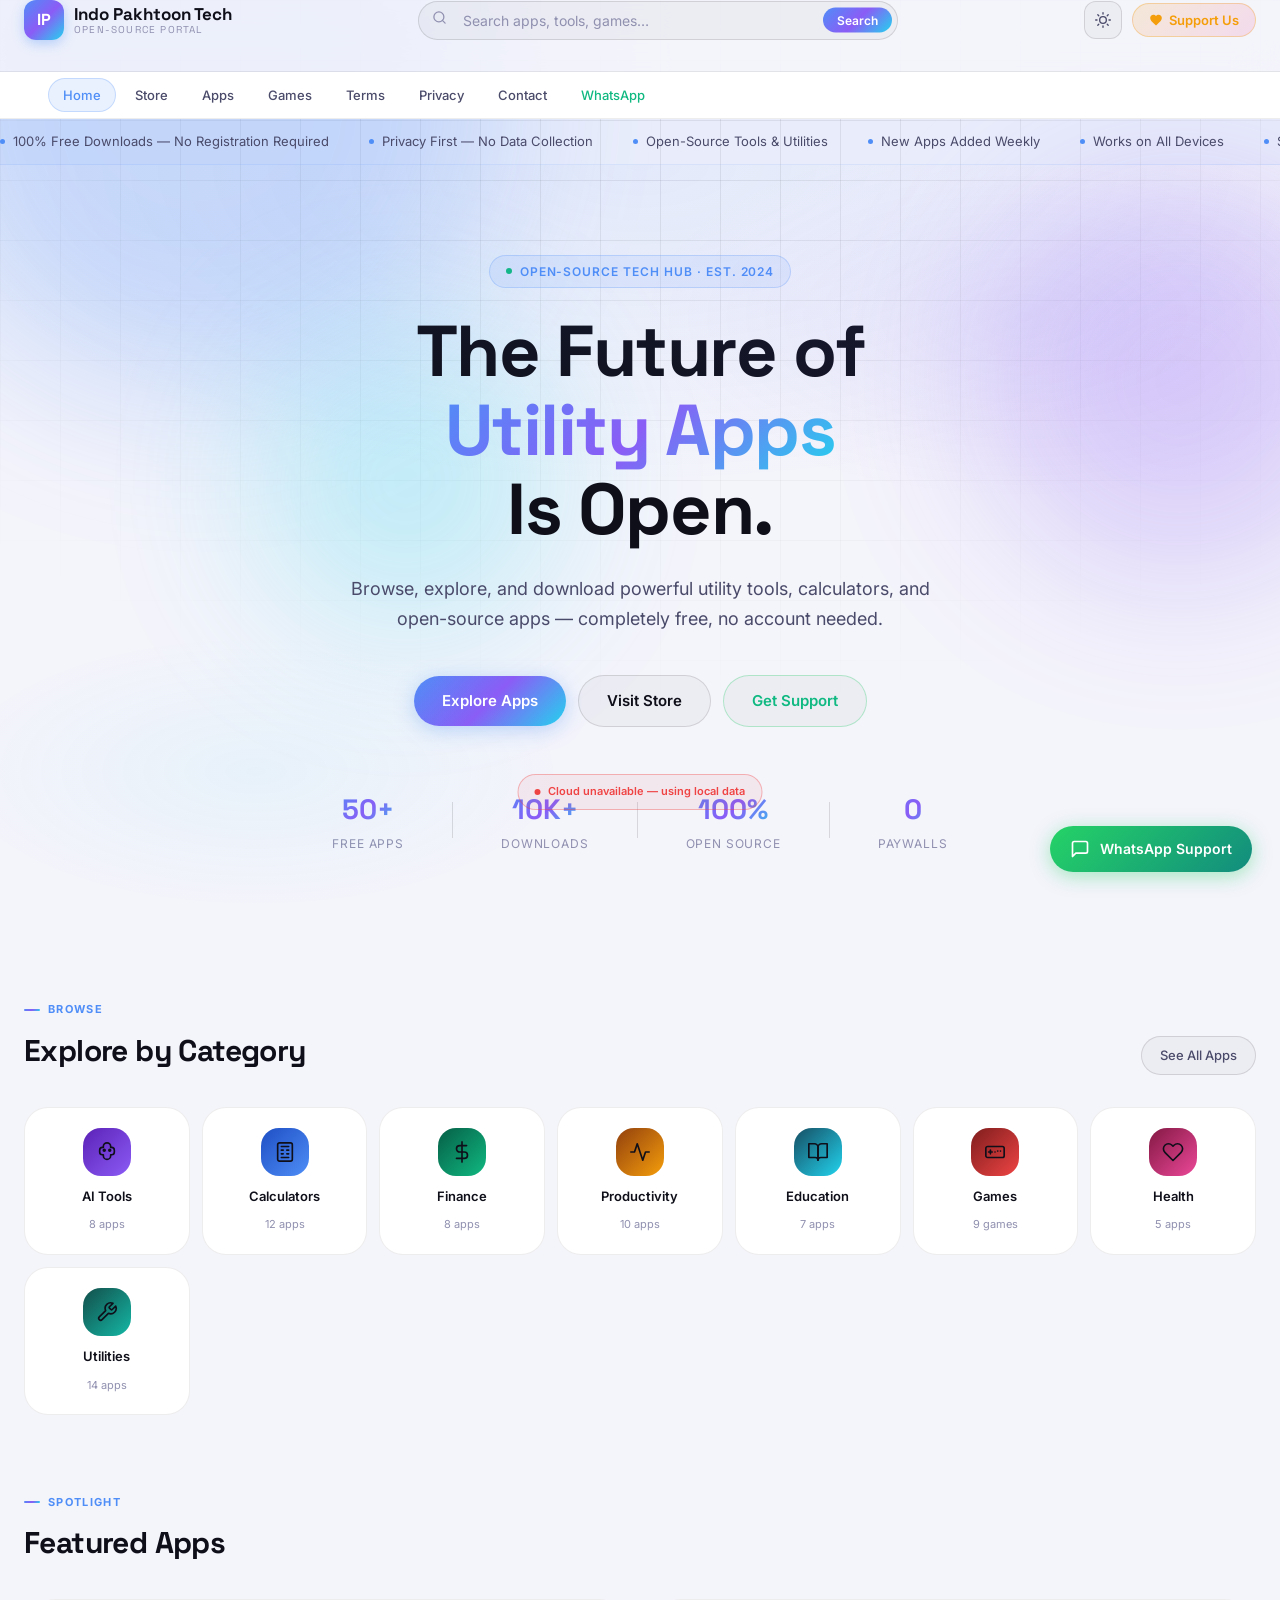
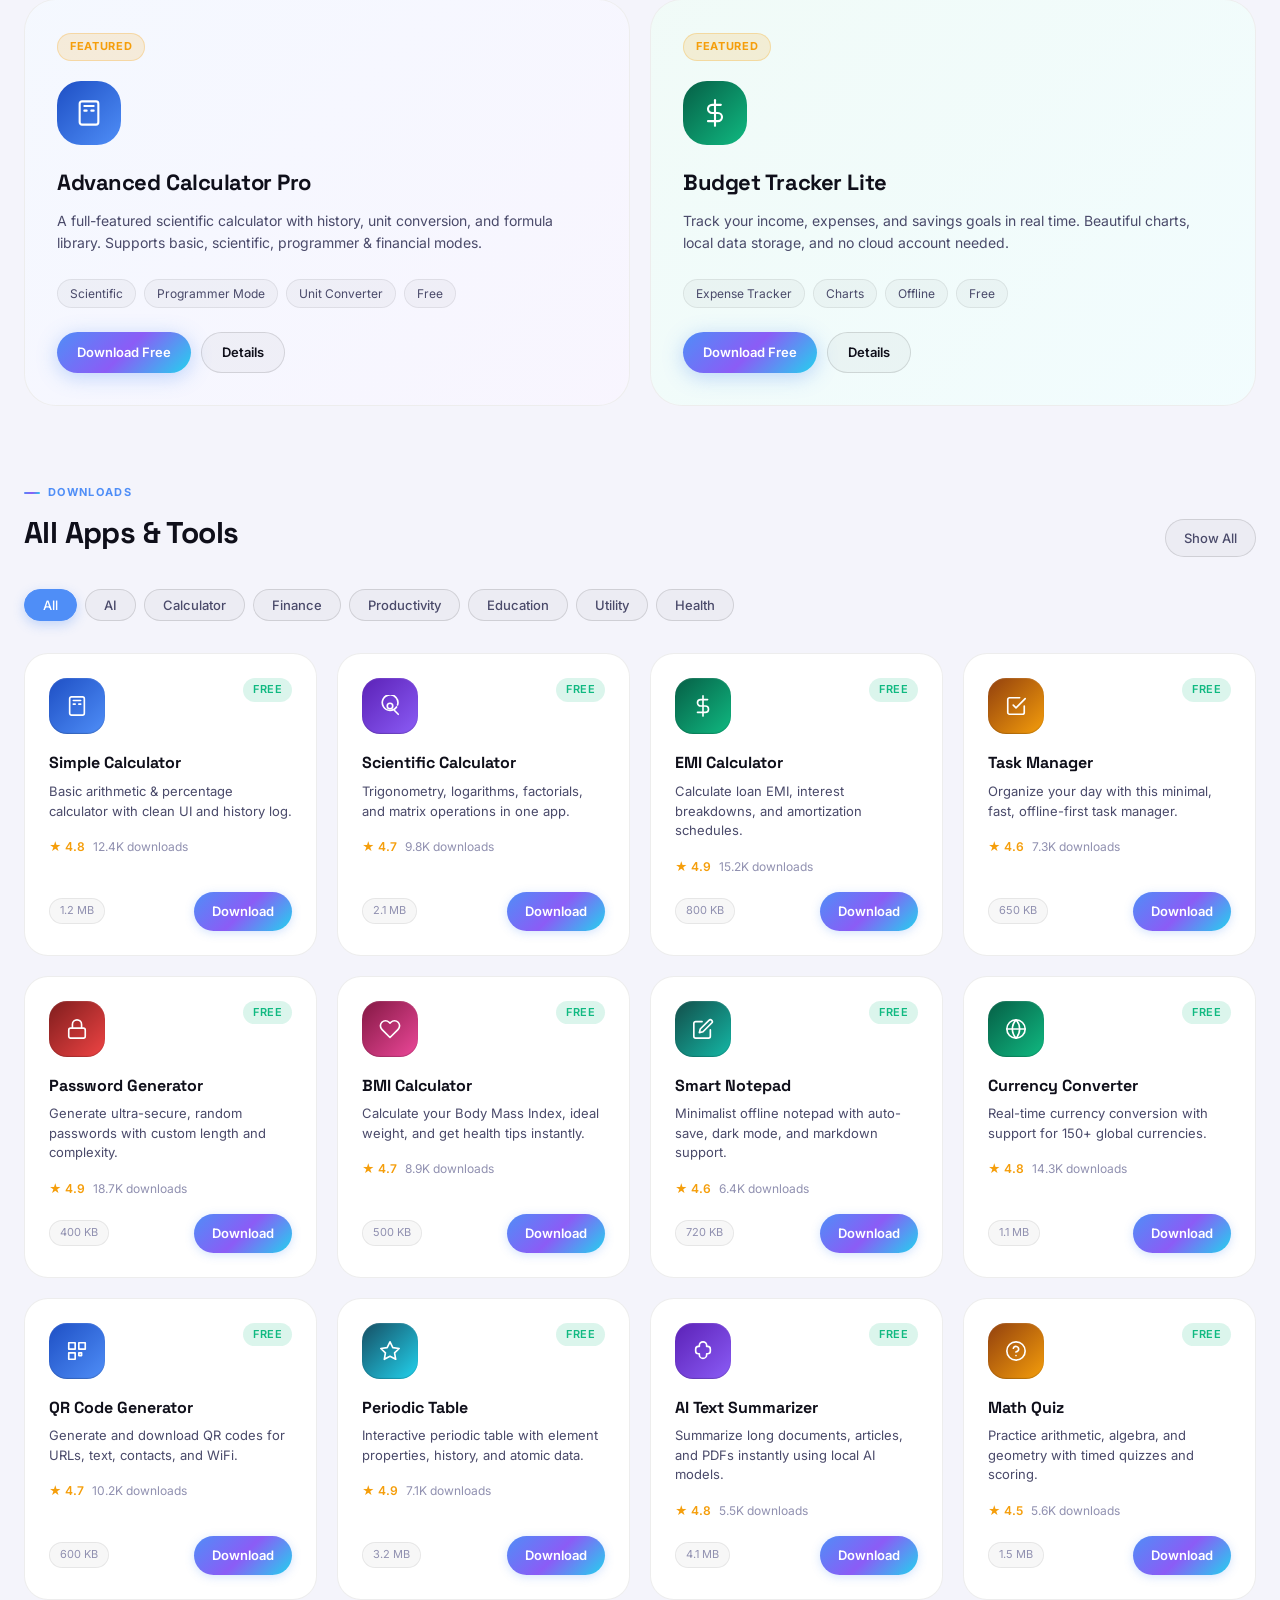
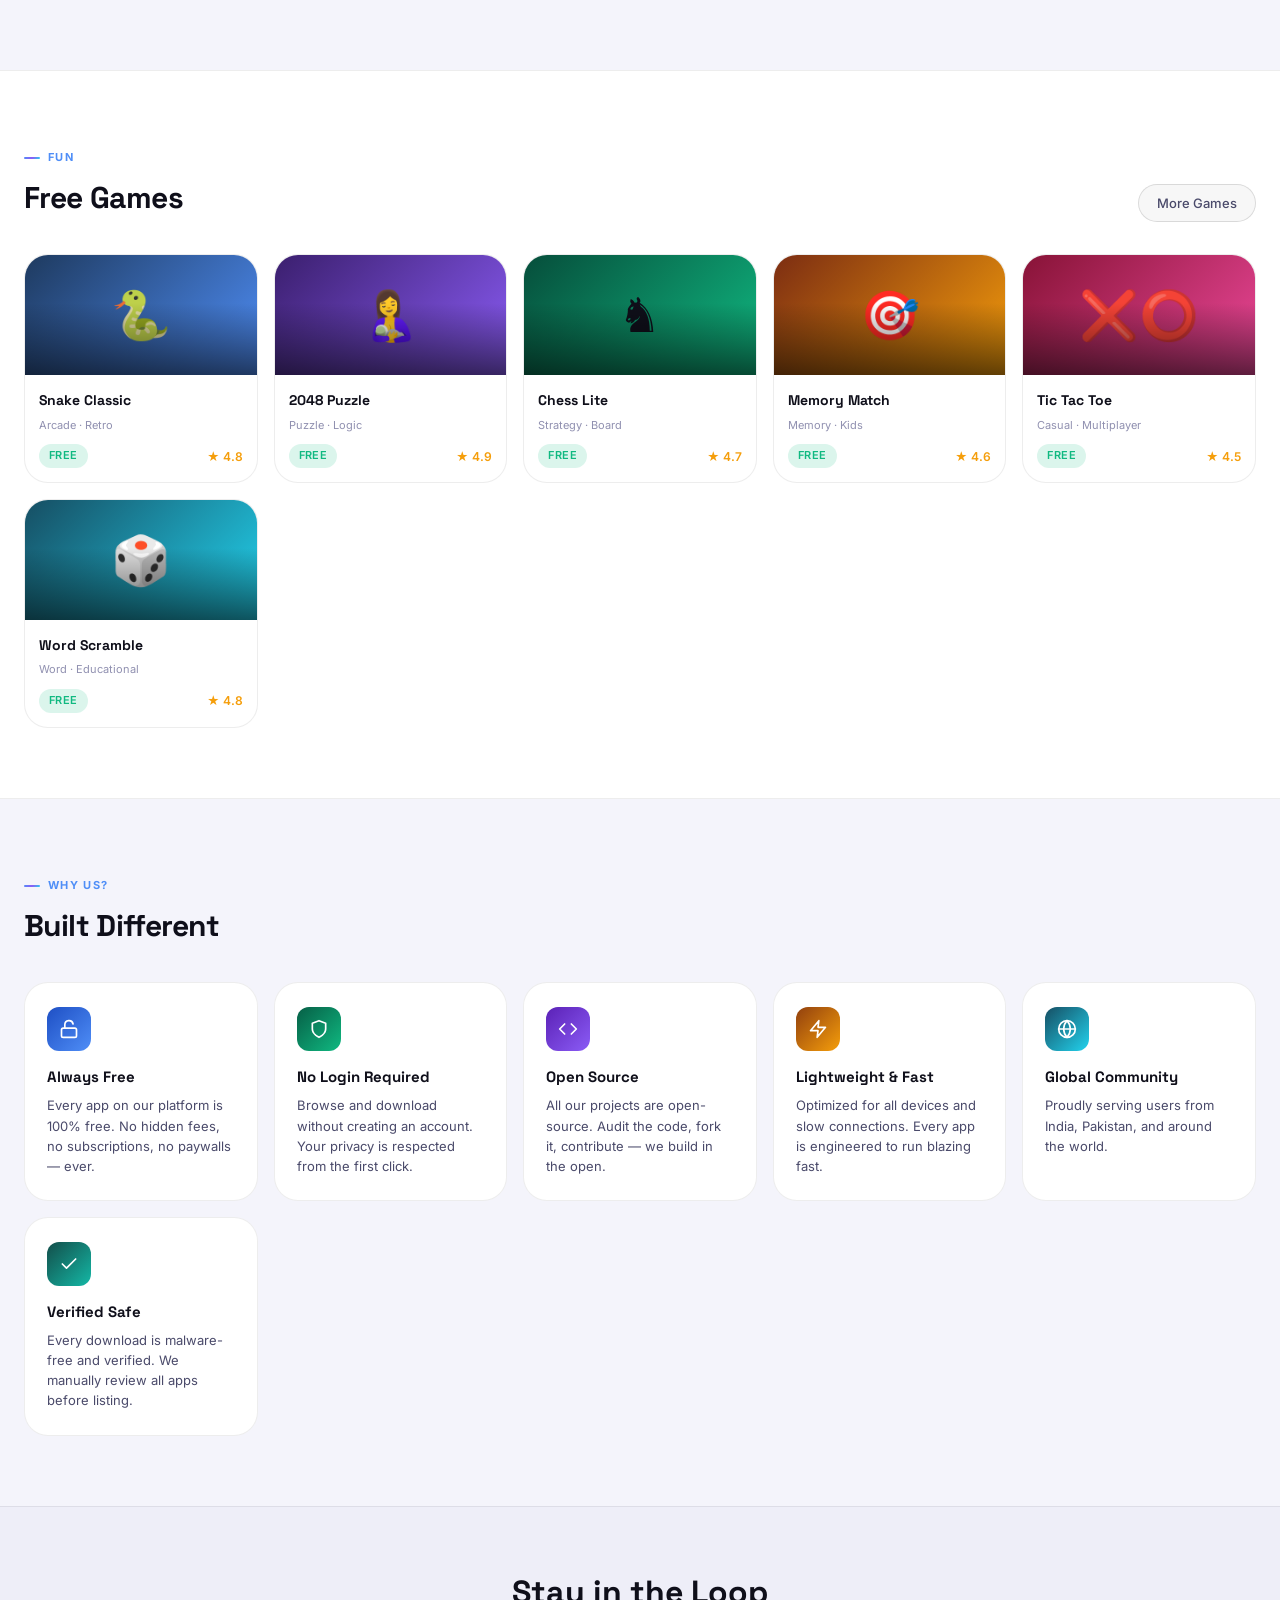
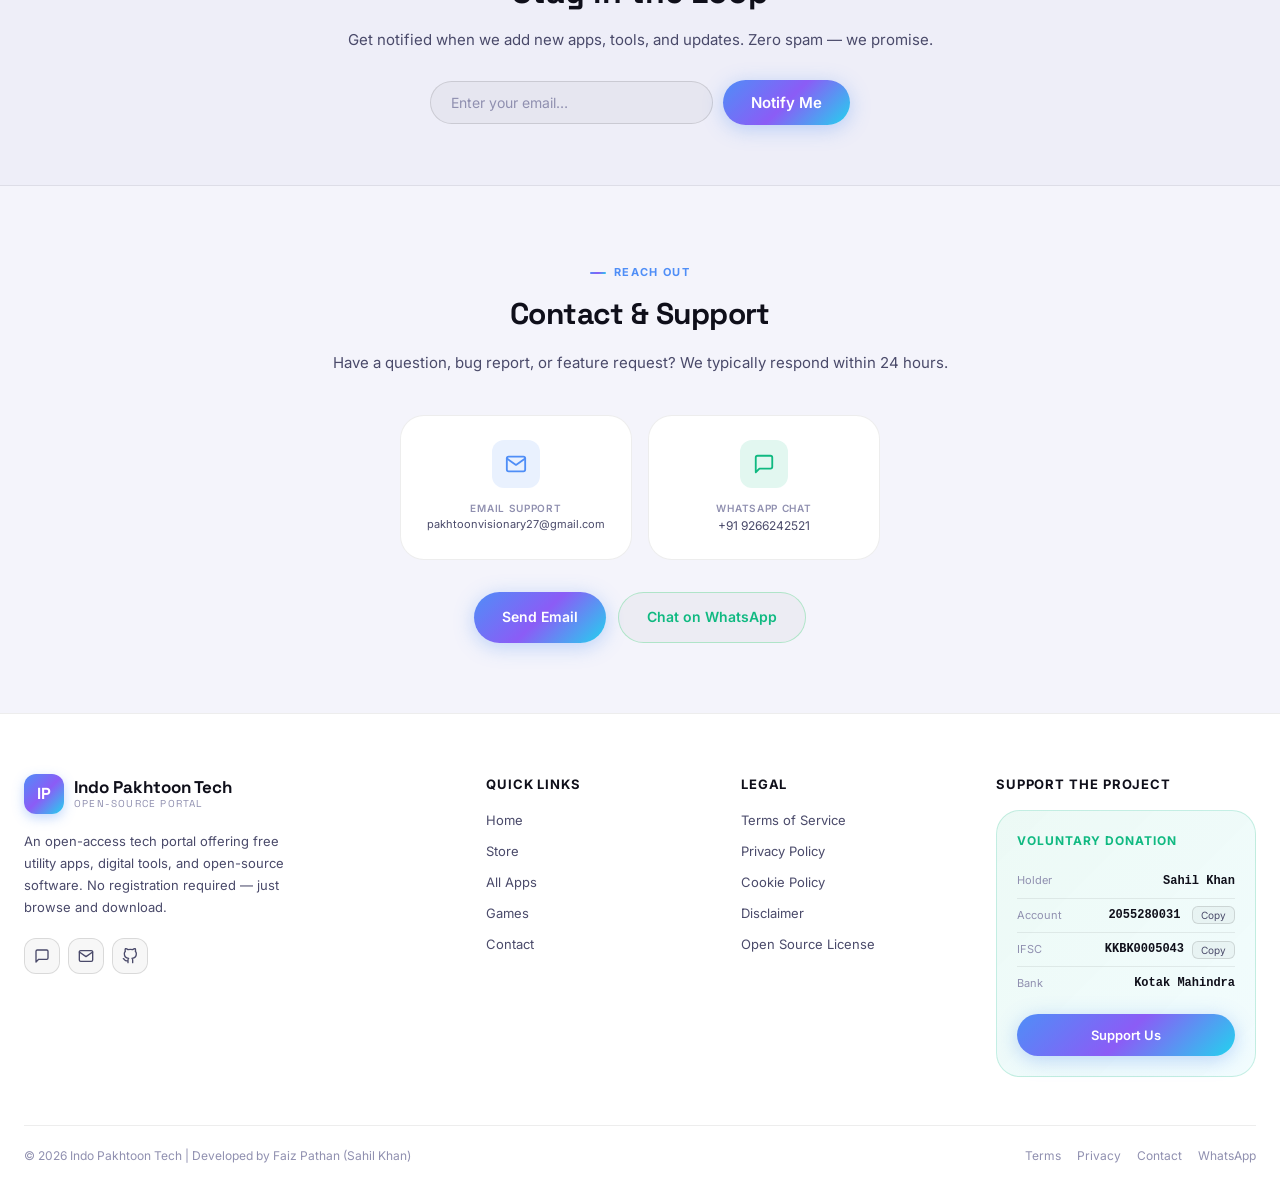
==== commit 900b992b: "Added JSONBin cloud sync integration" ====
--- a/index.html
+++ b/index.html
@@ -423,7 +423,6 @@
     .modal-title { font-family: var(--font-display); font-size: 20px; font-weight: 700; margin-bottom: 6px; }
     .modal-sub { font-size: 13px; color: var(--text-secondary); margin-bottom: 24px; }
 
-    /* Donate */
     .donate-bank-rows { display: flex; flex-direction: column; }
     .dbank-row { display: flex; align-items: center; justify-content: space-between; padding: 12px 0; border-bottom: 1px solid var(--border-subtle); }
     .dbank-row:last-of-type { border-bottom: none; }
@@ -431,7 +430,6 @@
     .dbank-val { font-size: 13px; font-weight: 700; color: var(--text-primary); font-family: monospace; }
     .modal-note { margin-top: 20px; padding: 12px 16px; background: rgba(245,158,11,0.08); border: 1px solid rgba(245,158,11,0.20); border-radius: var(--radius-md); font-size: 12px; color: var(--accent-orange); line-height: 1.5; }
 
-    /* Admin Login */
     .admin-form { display: flex; flex-direction: column; gap: 16px; }
     .admin-input { width: 100%; padding: 12px 18px; background: var(--bg-glass); border: 1px solid var(--border-medium); border-radius: var(--radius-lg); color: var(--text-primary); font-size: 14px; transition: var(--transition); }
     .admin-input:focus { border-color: var(--accent-blue); box-shadow: 0 0 0 3px rgba(79,142,247,0.12); }
@@ -452,7 +450,6 @@
     .admin-dashboard-panel { background: var(--bg-elevated); border: 1px solid var(--border-medium); border-radius: var(--radius-2xl); width: 100%; max-width: 960px; margin: auto; position: relative; transform: translateY(30px) scale(0.97); transition: transform 0.35s cubic-bezier(0.4,0,0.2,1); box-shadow: var(--shadow-lg), 0 0 80px rgba(139,92,246,0.12); overflow: hidden; }
     .admin-dashboard-overlay.open .admin-dashboard-panel { transform: translateY(0) scale(1); }
 
-    /* Dashboard Header */
     .adm-header { display: flex; align-items: center; justify-content: space-between; padding: 24px 32px; background: linear-gradient(135deg, rgba(79,142,247,0.08), rgba(139,92,246,0.08)); border-bottom: 1px solid var(--border-medium); }
     .adm-header-left { display: flex; align-items: center; gap: 14px; }
     .adm-header-icon { width: 48px; height: 48px; background: var(--gradient-brand); border-radius: var(--radius-lg); display: flex; align-items: center; justify-content: center; font-size: 20px; box-shadow: 0 4px 16px rgba(79,142,247,0.30); }
@@ -461,7 +458,6 @@
     .adm-close { width: 36px; height: 36px; border-radius: var(--radius-md); background: var(--bg-glass); border: 1px solid var(--border-medium); display: flex; align-items: center; justify-content: center; font-size: 18px; color: var(--text-secondary); cursor: pointer; transition: var(--transition); }
     .adm-close:hover { background: rgba(239,68,68,0.15); color: var(--accent-red); border-color: rgba(239,68,68,0.3); }
 
-    /* Tabs */
     .adm-tabs { display: flex; background: var(--bg-surface); border-bottom: 1px solid var(--border-subtle); overflow-x: auto; scrollbar-width: none; }
     .adm-tabs::-webkit-scrollbar { display: none; }
     .adm-tab { display: flex; align-items: center; gap: 7px; padding: 14px 22px; font-size: 13px; font-weight: 600; color: var(--text-secondary); border-bottom: 2px solid transparent; cursor: pointer; white-space: nowrap; transition: var(--transition); background: none; }
@@ -469,22 +465,18 @@
     .adm-tab.active { color: var(--accent-blue); border-bottom-color: var(--accent-blue); background: rgba(79,142,247,0.05); }
     .adm-tab-icon { width: 18px; height: 18px; display: flex; align-items: center; justify-content: center; opacity: 0.7; }
 
-    /* Body */
     .adm-body { padding: 28px 32px; }
     .adm-section { display: none; }
     .adm-section.active { display: block; }
 
-    /* Stats */
     .adm-stats-row { display: grid; grid-template-columns: repeat(auto-fill, minmax(160px, 1fr)); gap: 14px; margin-bottom: 28px; }
     .adm-stat-card { background: var(--bg-card); border: 1px solid var(--border-subtle); border-radius: var(--radius-xl); padding: 18px 20px; text-align: center; }
     .adm-stat-val { font-family: var(--font-display); font-size: 26px; font-weight: 800; background: var(--gradient-brand); -webkit-background-clip: text; -webkit-text-fill-color: transparent; background-clip: text; }
     .adm-stat-lbl { font-size: 11px; color: var(--text-muted); text-transform: uppercase; letter-spacing: 0.07em; margin-top: 4px; }
 
-    /* Section title */
     .adm-section-title { font-family: var(--font-display); font-size: 15px; font-weight: 700; margin-bottom: 18px; display: flex; align-items: center; gap: 10px; color: var(--text-primary); }
     .adm-section-title::after { content: ''; flex: 1; height: 1px; background: var(--border-subtle); }
 
-    /* Form */
     .adm-form-grid { display: grid; grid-template-columns: 1fr 1fr; gap: 16px; }
     .adm-form-group { display: flex; flex-direction: column; gap: 6px; }
     .adm-form-group.full { grid-column: 1 / -1; }
@@ -496,7 +488,6 @@
     select.adm-field { cursor: pointer; }
     select.adm-field option { background: var(--bg-elevated); color: var(--text-primary); }
 
-    /* File Input */
     .adm-file-wrap { position: relative; }
     .adm-file-input { position: absolute; inset: 0; width: 100%; height: 100%; opacity: 0; cursor: pointer; z-index: 2; }
     .adm-file-label { display: flex; align-items: center; gap: 10px; padding: 11px 15px; background: var(--bg-glass); border: 1px dashed var(--border-medium); border-radius: var(--radius-md); color: var(--text-secondary); font-size: 13px; cursor: pointer; transition: var(--transition); min-height: 44px; }
@@ -506,7 +497,6 @@
     .adm-file-preview { display: none; width: 56px; height: 56px; border-radius: var(--radius-md); object-fit: cover; border: 1px solid var(--border-medium); margin-top: 8px; }
     .adm-file-preview.show { display: block; }
 
-    /* Submit buttons */
     .adm-btn { display: inline-flex; align-items: center; gap: 8px; padding: 12px 24px; border-radius: var(--radius-full); font-size: 13px; font-weight: 700; cursor: pointer; border: none; transition: var(--transition); }
     .adm-btn-primary { background: var(--gradient-brand); color: white; box-shadow: 0 4px 16px rgba(79,142,247,0.30); }
     .adm-btn-primary:hover { transform: translateY(-2px); box-shadow: 0 8px 24px rgba(79,142,247,0.45); }
@@ -516,7 +506,6 @@
     .adm-btn-danger:hover { background: rgba(239,68,68,0.20); }
     .adm-btn-sm { padding: 6px 14px; font-size: 12px; }
 
-    /* App list */
     .adm-app-list { display: flex; flex-direction: column; gap: 10px; max-height: 440px; overflow-y: auto; padding-right: 4px; }
     .adm-app-item { display: flex; align-items: center; gap: 14px; padding: 14px 18px; background: var(--bg-card); border: 1px solid var(--border-subtle); border-radius: var(--radius-lg); transition: var(--transition); }
     .adm-app-item:hover { border-color: var(--border-medium); background: var(--bg-card-hover); }
@@ -527,19 +516,16 @@
     .adm-app-meta { font-size: 11px; color: var(--text-muted); margin-top: 3px; display: flex; gap: 10px; flex-wrap: wrap; }
     .adm-app-actions { display: flex; gap: 8px; flex-shrink: 0; }
 
-    /* Alert */
     .adm-alert { padding: 11px 15px; border-radius: var(--radius-md); font-size: 13px; font-weight: 500; margin-bottom: 16px; display: none; }
     .adm-alert.show { display: block; }
     .adm-alert.success { background: rgba(16,185,129,0.10); border: 1px solid rgba(16,185,129,0.25); color: var(--accent-green); }
     .adm-alert.error   { background: rgba(239,68,68,0.10);  border: 1px solid rgba(239,68,68,0.25);  color: var(--accent-red); }
     .adm-alert.info    { background: rgba(79,142,247,0.10); border: 1px solid rgba(79,142,247,0.25); color: var(--accent-blue); }
 
-    /* Empty state */
     .adm-empty { text-align: center; padding: 36px 20px; color: var(--text-muted); }
     .adm-empty-icon { font-size: 40px; margin-bottom: 10px; opacity: 0.45; }
     .adm-empty p { font-size: 13px; }
 
-    /* Logo control */
     .logo-control-box { background: var(--bg-card); border: 1px solid var(--border-subtle); border-radius: var(--radius-xl); padding: 24px; display: flex; flex-direction: column; gap: 20px; }
     .logo-preview-row { display: flex; align-items: center; gap: 20px; flex-wrap: wrap; }
     .logo-preview-big { width: 80px; height: 80px; background: var(--gradient-brand); border-radius: var(--radius-xl); display: flex; align-items: center; justify-content: center; font-size: 28px; font-weight: 900; color: white; font-family: var(--font-display); overflow: hidden; box-shadow: 0 4px 16px rgba(79,142,247,0.30); flex-shrink: 0; }
@@ -551,36 +537,47 @@
     .logo-options { display: flex; flex-direction: column; gap: 16px; }
     .logo-option-row { display: flex; gap: 10px; align-items: flex-end; flex-wrap: wrap; }
 
-    /* Priority zone */
     .real-apps-header { display: flex; align-items: center; gap: 10px; margin-bottom: 16px; flex-wrap: wrap; }
     .top-badge { display: inline-flex; align-items: center; padding: 3px 10px; background: var(--gradient-brand); border-radius: var(--radius-full); font-size: 10px; font-weight: 800; color: white; letter-spacing: 0.1em; }
 
-    /* Scroll progress */
+    /* Cloud Sync Status Bar */
+    .cloud-status-bar {
+      display: flex; align-items: center; gap: 8px;
+      padding: 8px 16px;
+      background: rgba(79,142,247,0.06);
+      border: 1px solid rgba(79,142,247,0.15);
+      border-radius: var(--radius-full);
+      font-size: 11px; font-weight: 600;
+      color: var(--text-secondary);
+      position: fixed; bottom: 90px; left: 50%; transform: translateX(-50%);
+      z-index: 800; white-space: nowrap;
+      transition: var(--transition);
+      opacity: 0; pointer-events: none;
+    }
+    .cloud-status-bar.show { opacity: 1; pointer-events: all; }
+    .cloud-status-bar.syncing { border-color: rgba(245,158,11,0.35); background: rgba(245,158,11,0.07); color: var(--accent-orange); }
+    .cloud-status-bar.synced  { border-color: rgba(16,185,129,0.35); background: rgba(16,185,129,0.07); color: var(--accent-green); }
+    .cloud-status-bar.error   { border-color: rgba(239,68,68,0.35);  background: rgba(239,68,68,0.07);  color: var(--accent-red); }
+    .cloud-dot { width: 6px; height: 6px; border-radius: 50%; background: currentColor; flex-shrink: 0; }
+    .cloud-dot.pulse { animation: pulse 1.5s ease-in-out infinite; }
+
     .scroll-progress { position: fixed; top: 0; left: 0; height: 3px; background: var(--gradient-brand); z-index: 9999; width: 0%; transition: width 0.1s linear; border-radius: 0 2px 2px 0; }
-
-    /* Long press ring */
     .long-press-ring { position: fixed; width: 60px; height: 60px; border-radius: 50%; border: 2px solid var(--accent-purple); pointer-events: none; z-index: 9999; opacity: 0; transform: translate(-50%, -50%) scale(0); transition: none; }
     .long-press-ring.animating { opacity: 1; transform: translate(-50%, -50%) scale(1); transition: transform 2s linear, opacity 0.1s ease; }
 
-    /* Back to top */
     .back-top { position: fixed; bottom: 28px; left: 28px; width: 44px; height: 44px; border-radius: var(--radius-lg); background: var(--bg-elevated); border: 1px solid var(--border-medium); display: flex; align-items: center; justify-content: center; color: var(--text-secondary); font-size: 18px; cursor: pointer; opacity: 0; pointer-events: none; transition: var(--transition); z-index: 800; }
     .back-top.visible { opacity: 1; pointer-events: all; }
     .back-top:hover { background: var(--accent-blue); color: white; border-color: var(--accent-blue); transform: translateY(-2px); }
 
-    /* Toast */
     .toast-container { position: fixed; bottom: 100px; right: 28px; z-index: 9999; display: flex; flex-direction: column; gap: 8px; }
     .toast { display: flex; align-items: center; gap: 10px; padding: 12px 18px; background: var(--bg-elevated); border: 1px solid var(--border-medium); border-radius: var(--radius-lg); font-size: 13px; font-weight: 500; color: var(--text-primary); box-shadow: var(--shadow-lg); animation: toastIn 0.3s ease forwards; min-width: 200px; max-width: 300px; }
     .toast.hide { animation: toastOut 0.3s ease forwards; }
     @keyframes toastIn  { from { transform: translateX(40px); opacity: 0; } to { transform: translateX(0); opacity: 1; } }
     @keyframes toastOut { from { transform: translateX(0); opacity: 1; } to { transform: translateX(40px); opacity: 0; } }
 
-    /* Skeleton */
     .skeleton { background: linear-gradient(90deg, var(--bg-glass) 0%, var(--border-subtle) 50%, var(--bg-glass) 100%); background-size: 200% 100%; animation: skeleton 1.5s ease infinite; border-radius: var(--radius-md); }
     @keyframes skeleton { 0% { background-position: 200% 0; } 100% { background-position: -200% 0; } }
 
-    /* ═══════════════════════════════════════════════
-       RESPONSIVE
-    ═══════════════════════════════════════════════ */
     @media (max-width: 1024px) {
       .featured-grid { grid-template-columns: 1fr; }
       .footer-grid { grid-template-columns: 1fr 1fr; gap: 32px; }
@@ -632,6 +629,12 @@
   </div>
 
   <div class="long-press-ring" id="longPressRing"></div>
+
+  <!-- Cloud Sync Status Bar -->
+  <div class="cloud-status-bar" id="cloudStatusBar">
+    <div class="cloud-dot" id="cloudDot"></div>
+    <span id="cloudStatusText">Syncing…</span>
+  </div>
 
   <!-- ═══ HEADER ═══ -->
   <header class="header" id="mainHeader" role="banner">
@@ -720,7 +723,6 @@
   <!-- ═══ MAIN ═══ -->
   <main class="main-content" role="main">
 
-    <!-- Info Strip -->
     <div class="info-strip" aria-label="Platform highlights">
       <div class="marquee-track" aria-hidden="true">
         <span class="marquee-item"><span class="mi-dot"></span>100% Free Downloads — No Registration Required</span>
@@ -740,7 +742,6 @@
       </div>
     </div>
 
-    <!-- Hero -->
     <section class="hero" id="home" aria-labelledby="heroHeading">
       <div class="hero-bg" aria-hidden="true"></div>
       <div class="container">
@@ -764,7 +765,6 @@
       </div>
     </section>
 
-    <!-- Categories -->
     <section class="section-pad" aria-labelledby="catHeading">
       <div class="container">
         <div class="section-header">
@@ -772,67 +772,18 @@
           <a href="#apps" class="view-all-link">See All Apps</a>
         </div>
         <div class="categories-grid" role="list">
-          <div class="category-card" role="listitem" tabindex="0" onclick="filterByCategory('ai')">
-            <div class="cat-icon icon-purple">
-              <svg width="22" height="22" viewBox="0 0 24 24" fill="none" stroke="currentColor" stroke-width="1.8" stroke-linecap="round" stroke-linejoin="round"><path d="M12 2a4 4 0 0 1 4 4v1h1a3 3 0 0 1 3 3v2a3 3 0 0 1-3 3h-1v1a4 4 0 0 1-8 0v-1H7a3 3 0 0 1-3-3v-2a3 3 0 0 1 3-3h1V6a4 4 0 0 1 4-4z"/><circle cx="9" cy="10" r="1" fill="currentColor"/><circle cx="15" cy="10" r="1" fill="currentColor"/></svg>
-            </div>
-            <span class="cat-name">AI Tools</span>
-            <span class="cat-count">8 apps</span>
-          </div>
-          <div class="category-card" role="listitem" tabindex="0" onclick="filterByCategory('calculator')">
-            <div class="cat-icon icon-blue">
-              <svg width="22" height="22" viewBox="0 0 24 24" fill="none" stroke="currentColor" stroke-width="1.8" stroke-linecap="round" stroke-linejoin="round"><rect x="4" y="2" width="16" height="20" rx="2"/><line x1="8" y1="6" x2="16" y2="6"/><line x1="8" y1="10" x2="10" y2="10"/><line x1="14" y1="10" x2="16" y2="10"/><line x1="8" y1="14" x2="10" y2="14"/><line x1="14" y1="14" x2="16" y2="14"/><line x1="8" y1="18" x2="16" y2="18"/></svg>
-            </div>
-            <span class="cat-name">Calculators</span>
-            <span class="cat-count">12 apps</span>
-          </div>
-          <div class="category-card" role="listitem" tabindex="0" onclick="filterByCategory('finance')">
-            <div class="cat-icon icon-green">
-              <svg width="22" height="22" viewBox="0 0 24 24" fill="none" stroke="currentColor" stroke-width="1.8" stroke-linecap="round" stroke-linejoin="round"><line x1="12" y1="1" x2="12" y2="23"/><path d="M17 5H9.5a3.5 3.5 0 0 0 0 7h5a3.5 3.5 0 0 1 0 7H6"/></svg>
-            </div>
-            <span class="cat-name">Finance</span>
-            <span class="cat-count">8 apps</span>
-          </div>
-          <div class="category-card" role="listitem" tabindex="0" onclick="filterByCategory('productivity')">
-            <div class="cat-icon icon-orange">
-              <svg width="22" height="22" viewBox="0 0 24 24" fill="none" stroke="currentColor" stroke-width="1.8" stroke-linecap="round" stroke-linejoin="round"><polyline points="22 12 18 12 15 21 9 3 6 12 2 12"/></svg>
-            </div>
-            <span class="cat-name">Productivity</span>
-            <span class="cat-count">10 apps</span>
-          </div>
-          <div class="category-card" role="listitem" tabindex="0" onclick="filterByCategory('education')">
-            <div class="cat-icon icon-cyan">
-              <svg width="22" height="22" viewBox="0 0 24 24" fill="none" stroke="currentColor" stroke-width="1.8" stroke-linecap="round" stroke-linejoin="round"><path d="M2 3h6a4 4 0 0 1 4 4v14a3 3 0 0 0-3-3H2z"/><path d="M22 3h-6a4 4 0 0 0-4 4v14a3 3 0 0 1 3-3h7z"/></svg>
-            </div>
-            <span class="cat-name">Education</span>
-            <span class="cat-count">7 apps</span>
-          </div>
-          <div class="category-card" role="listitem" tabindex="0" onclick="filterByCategory('games')">
-            <div class="cat-icon icon-red">
-              <svg width="22" height="22" viewBox="0 0 24 24" fill="none" stroke="currentColor" stroke-width="1.8" stroke-linecap="round" stroke-linejoin="round"><rect x="2" y="6" width="20" height="12" rx="2"/><path d="M12 12h.01"/><path d="M7 10v4"/><path d="M5 12h4"/><path d="M15 11h.01"/><path d="M18 11h.01"/></svg>
-            </div>
-            <span class="cat-name">Games</span>
-            <span class="cat-count">9 games</span>
-          </div>
-          <div class="category-card" role="listitem" tabindex="0" onclick="filterByCategory('health')">
-            <div class="cat-icon icon-pink">
-              <svg width="22" height="22" viewBox="0 0 24 24" fill="none" stroke="currentColor" stroke-width="1.8" stroke-linecap="round" stroke-linejoin="round"><path d="M20.84 4.61a5.5 5.5 0 0 0-7.78 0L12 5.67l-1.06-1.06a5.5 5.5 0 0 0-7.78 7.78l1.06 1.06L12 21.23l7.78-7.78 1.06-1.06a5.5 5.5 0 0 0 0-7.78z"/></svg>
-            </div>
-            <span class="cat-name">Health</span>
-            <span class="cat-count">5 apps</span>
-          </div>
-          <div class="category-card" role="listitem" tabindex="0" onclick="filterByCategory('utility')">
-            <div class="cat-icon icon-teal">
-              <svg width="22" height="22" viewBox="0 0 24 24" fill="none" stroke="currentColor" stroke-width="1.8" stroke-linecap="round" stroke-linejoin="round"><path d="M14.7 6.3a1 1 0 0 0 0 1.4l1.6 1.6a1 1 0 0 0 1.4 0l3.77-3.77a6 6 0 0 1-7.94 7.94l-6.91 6.91a2.12 2.12 0 0 1-3-3l6.91-6.91a6 6 0 0 1 7.94-7.94l-3.76 3.76z"/></svg>
-            </div>
-            <span class="cat-name">Utilities</span>
-            <span class="cat-count">14 apps</span>
-          </div>
+          <div class="category-card" role="listitem" tabindex="0" onclick="filterByCategory('ai')"><div class="cat-icon icon-purple"><svg width="22" height="22" viewBox="0 0 24 24" fill="none" stroke="currentColor" stroke-width="1.8" stroke-linecap="round" stroke-linejoin="round"><path d="M12 2a4 4 0 0 1 4 4v1h1a3 3 0 0 1 3 3v2a3 3 0 0 1-3 3h-1v1a4 4 0 0 1-8 0v-1H7a3 3 0 0 1-3-3v-2a3 3 0 0 1 3-3h1V6a4 4 0 0 1 4-4z"/><circle cx="9" cy="10" r="1" fill="currentColor"/><circle cx="15" cy="10" r="1" fill="currentColor"/></svg></div><span class="cat-name">AI Tools</span><span class="cat-count">8 apps</span></div>
+          <div class="category-card" role="listitem" tabindex="0" onclick="filterByCategory('calculator')"><div class="cat-icon icon-blue"><svg width="22" height="22" viewBox="0 0 24 24" fill="none" stroke="currentColor" stroke-width="1.8" stroke-linecap="round" stroke-linejoin="round"><rect x="4" y="2" width="16" height="20" rx="2"/><line x1="8" y1="6" x2="16" y2="6"/><line x1="8" y1="10" x2="10" y2="10"/><line x1="14" y1="10" x2="16" y2="10"/><line x1="8" y1="14" x2="10" y2="14"/><line x1="14" y1="14" x2="16" y2="14"/><line x1="8" y1="18" x2="16" y2="18"/></svg></div><span class="cat-name">Calculators</span><span class="cat-count">12 apps</span></div>
+          <div class="category-card" role="listitem" tabindex="0" onclick="filterByCategory('finance')"><div class="cat-icon icon-green"><svg width="22" height="22" viewBox="0 0 24 24" fill="none" stroke="currentColor" stroke-width="1.8" stroke-linecap="round" stroke-linejoin="round"><line x1="12" y1="1" x2="12" y2="23"/><path d="M17 5H9.5a3.5 3.5 0 0 0 0 7h5a3.5 3.5 0 0 1 0 7H6"/></svg></div><span class="cat-name">Finance</span><span class="cat-count">8 apps</span></div>
+          <div class="category-card" role="listitem" tabindex="0" onclick="filterByCategory('productivity')"><div class="cat-icon icon-orange"><svg width="22" height="22" viewBox="0 0 24 24" fill="none" stroke="currentColor" stroke-width="1.8" stroke-linecap="round" stroke-linejoin="round"><polyline points="22 12 18 12 15 21 9 3 6 12 2 12"/></svg></div><span class="cat-name">Productivity</span><span class="cat-count">10 apps</span></div>
+          <div class="category-card" role="listitem" tabindex="0" onclick="filterByCategory('education')"><div class="cat-icon icon-cyan"><svg width="22" height="22" viewBox="0 0 24 24" fill="none" stroke="currentColor" stroke-width="1.8" stroke-linecap="round" stroke-linejoin="round"><path d="M2 3h6a4 4 0 0 1 4 4v14a3 3 0 0 0-3-3H2z"/><path d="M22 3h-6a4 4 0 0 0-4 4v14a3 3 0 0 1 3-3h7z"/></svg></div><span class="cat-name">Education</span><span class="cat-count">7 apps</span></div>
+          <div class="category-card" role="listitem" tabindex="0" onclick="filterByCategory('games')"><div class="cat-icon icon-red"><svg width="22" height="22" viewBox="0 0 24 24" fill="none" stroke="currentColor" stroke-width="1.8" stroke-linecap="round" stroke-linejoin="round"><rect x="2" y="6" width="20" height="12" rx="2"/><path d="M12 12h.01"/><path d="M7 10v4"/><path d="M5 12h4"/><path d="M15 11h.01"/><path d="M18 11h.01"/></svg></div><span class="cat-name">Games</span><span class="cat-count">9 games</span></div>
+          <div class="category-card" role="listitem" tabindex="0" onclick="filterByCategory('health')"><div class="cat-icon icon-pink"><svg width="22" height="22" viewBox="0 0 24 24" fill="none" stroke="currentColor" stroke-width="1.8" stroke-linecap="round" stroke-linejoin="round"><path d="M20.84 4.61a5.5 5.5 0 0 0-7.78 0L12 5.67l-1.06-1.06a5.5 5.5 0 0 0-7.78 7.78l1.06 1.06L12 21.23l7.78-7.78 1.06-1.06a5.5 5.5 0 0 0 0-7.78z"/></svg></div><span class="cat-name">Health</span><span class="cat-count">5 apps</span></div>
+          <div class="category-card" role="listitem" tabindex="0" onclick="filterByCategory('utility')"><div class="cat-icon icon-teal"><svg width="22" height="22" viewBox="0 0 24 24" fill="none" stroke="currentColor" stroke-width="1.8" stroke-linecap="round" stroke-linejoin="round"><path d="M14.7 6.3a1 1 0 0 0 0 1.4l1.6 1.6a1 1 0 0 0 1.4 0l3.77-3.77a6 6 0 0 1-7.94 7.94l-6.91 6.91a2.12 2.12 0 0 1-3-3l6.91-6.91a6 6 0 0 1 7.94-7.94l-3.76 3.76z"/></svg></div><span class="cat-name">Utilities</span><span class="cat-count">14 apps</span></div>
         </div>
       </div>
     </section>
 
-    <!-- Featured -->
     <section class="section-pad" style="padding-top:0;" id="store" aria-labelledby="featuredHeading">
       <div class="container">
         <div class="section-header">
@@ -843,39 +794,28 @@
             <div class="featured-card-bg" style="background:linear-gradient(135deg,#4f8ef7,#8b5cf6);"></div>
             <div class="featured-card-inner">
               <div class="fc-tag fc-tag-featured">Featured</div>
-              <div class="fc-icon icon-blue">
-                <svg width="28" height="28" viewBox="0 0 24 24" fill="none" stroke="white" stroke-width="1.8" stroke-linecap="round" stroke-linejoin="round"><rect x="4" y="2" width="16" height="20" rx="2"/><line x1="8" y1="6" x2="16" y2="6"/><line x1="8" y1="10" x2="10" y2="10"/><line x1="14" y1="10" x2="16" y2="10"/></svg>
-              </div>
+              <div class="fc-icon icon-blue"><svg width="28" height="28" viewBox="0 0 24 24" fill="none" stroke="white" stroke-width="1.8" stroke-linecap="round" stroke-linejoin="round"><rect x="4" y="2" width="16" height="20" rx="2"/><line x1="8" y1="6" x2="16" y2="6"/><line x1="8" y1="10" x2="10" y2="10"/><line x1="14" y1="10" x2="16" y2="10"/></svg></div>
               <h3 class="fc-title">Advanced Calculator Pro</h3>
               <p class="fc-desc">A full-featured scientific calculator with history, unit conversion, and formula library. Supports basic, scientific, programmer & financial modes.</p>
               <div class="fc-chips"><span class="fc-chip">Scientific</span><span class="fc-chip">Programmer Mode</span><span class="fc-chip">Unit Converter</span><span class="fc-chip">Free</span></div>
-              <div style="display:flex;gap:10px;flex-wrap:wrap;">
-                <a href="#" class="btn-primary" style="font-size:13px;padding:9px 20px;">Download Free</a>
-                <a href="#" class="btn-secondary" style="font-size:13px;padding:9px 20px;">Details</a>
-              </div>
+              <div style="display:flex;gap:10px;flex-wrap:wrap;"><a href="#" class="btn-primary" style="font-size:13px;padding:9px 20px;">Download Free</a><a href="#" class="btn-secondary" style="font-size:13px;padding:9px 20px;">Details</a></div>
             </div>
           </article>
           <article class="featured-card" tabindex="0">
             <div class="featured-card-bg" style="background:linear-gradient(135deg,#10b981,#22d3ee);"></div>
             <div class="featured-card-inner">
               <div class="fc-tag fc-tag-featured">Featured</div>
-              <div class="fc-icon icon-green">
-                <svg width="28" height="28" viewBox="0 0 24 24" fill="none" stroke="white" stroke-width="1.8" stroke-linecap="round" stroke-linejoin="round"><line x1="12" y1="1" x2="12" y2="23"/><path d="M17 5H9.5a3.5 3.5 0 0 0 0 7h5a3.5 3.5 0 0 1 0 7H6"/></svg>
-              </div>
+              <div class="fc-icon icon-green"><svg width="28" height="28" viewBox="0 0 24 24" fill="none" stroke="white" stroke-width="1.8" stroke-linecap="round" stroke-linejoin="round"><line x1="12" y1="1" x2="12" y2="23"/><path d="M17 5H9.5a3.5 3.5 0 0 0 0 7h5a3.5 3.5 0 0 1 0 7H6"/></svg></div>
               <h3 class="fc-title">Budget Tracker Lite</h3>
               <p class="fc-desc">Track your income, expenses, and savings goals in real time. Beautiful charts, local data storage, and no cloud account needed.</p>
               <div class="fc-chips"><span class="fc-chip">Expense Tracker</span><span class="fc-chip">Charts</span><span class="fc-chip">Offline</span><span class="fc-chip">Free</span></div>
-              <div style="display:flex;gap:10px;flex-wrap:wrap;">
-                <a href="#" class="btn-primary" style="font-size:13px;padding:9px 20px;">Download Free</a>
-                <a href="#" class="btn-secondary" style="font-size:13px;padding:9px 20px;">Details</a>
-              </div>
+              <div style="display:flex;gap:10px;flex-wrap:wrap;"><a href="#" class="btn-primary" style="font-size:13px;padding:9px 20px;">Download Free</a><a href="#" class="btn-secondary" style="font-size:13px;padding:9px 20px;">Details</a></div>
             </div>
           </article>
         </div>
       </div>
     </section>
 
-    <!-- All Apps -->
     <section class="section-pad" style="padding-top:0;" id="apps" aria-labelledby="appsHeading">
       <div class="container">
         <div class="section-header">
@@ -894,126 +834,77 @@
           <button class="filter-tab" role="tab" aria-selected="false" onclick="filterTab(this,'health')">Health</button>
         </div>
 
-        <!-- Real Apps Zone (priority top) -->
         <div id="realAppsZone"></div>
 
-        <!-- Demo Apps Grid -->
         <div class="apps-grid" id="appsGrid" role="list" aria-live="polite">
           <article class="app-card" data-category="calculator" data-name="simple calculator" data-desc="basic math arithmetic" role="listitem" tabindex="0">
-            <div class="app-card-header">
-              <div class="app-icon icon-blue"><svg width="22" height="22" viewBox="0 0 24 24" fill="none" stroke="white" stroke-width="1.8" stroke-linecap="round" stroke-linejoin="round"><rect x="4" y="2" width="16" height="20" rx="2"/><line x1="8" y1="6" x2="16" y2="6"/><line x1="8" y1="10" x2="10" y2="10"/><line x1="14" y1="10" x2="16" y2="10"/></svg></div>
-              <span class="badge badge-free">Free</span>
-            </div>
+            <div class="app-card-header"><div class="app-icon icon-blue"><svg width="22" height="22" viewBox="0 0 24 24" fill="none" stroke="white" stroke-width="1.8" stroke-linecap="round" stroke-linejoin="round"><rect x="4" y="2" width="16" height="20" rx="2"/><line x1="8" y1="6" x2="16" y2="6"/><line x1="8" y1="10" x2="10" y2="10"/><line x1="14" y1="10" x2="16" y2="10"/></svg></div><span class="badge badge-free">Free</span></div>
             <div class="app-card-info"><h3 class="app-name">Simple Calculator</h3><p class="app-desc">Basic arithmetic & percentage calculator with clean UI and history log.</p></div>
             <div class="app-meta"><span class="app-rating">★ 4.8</span><span class="app-downloads">12.4K downloads</span></div>
             <div class="app-card-footer"><span class="app-size">1.2 MB</span><a href="#" class="dl-btn">Download</a></div>
           </article>
-
           <article class="app-card" data-category="calculator" data-name="scientific calculator" data-desc="trigonometry logarithm scientific" role="listitem" tabindex="0">
-            <div class="app-card-header">
-              <div class="app-icon icon-purple"><svg width="22" height="22" viewBox="0 0 24 24" fill="none" stroke="white" stroke-width="1.8" stroke-linecap="round" stroke-linejoin="round"><circle cx="12" cy="12" r="3"/><path d="M20.188 10.934a8.5 8.5 0 1 0-1.061 2.132"/><path d="M21 21l-4.35-4.35"/></svg></div>
-              <span class="badge badge-free">Free</span>
-            </div>
+            <div class="app-card-header"><div class="app-icon icon-purple"><svg width="22" height="22" viewBox="0 0 24 24" fill="none" stroke="white" stroke-width="1.8" stroke-linecap="round" stroke-linejoin="round"><circle cx="12" cy="12" r="3"/><path d="M20.188 10.934a8.5 8.5 0 1 0-1.061 2.132"/><path d="M21 21l-4.35-4.35"/></svg></div><span class="badge badge-free">Free</span></div>
             <div class="app-card-info"><h3 class="app-name">Scientific Calculator</h3><p class="app-desc">Trigonometry, logarithms, factorials, and matrix operations in one app.</p></div>
             <div class="app-meta"><span class="app-rating">★ 4.7</span><span class="app-downloads">9.8K downloads</span></div>
             <div class="app-card-footer"><span class="app-size">2.1 MB</span><a href="#" class="dl-btn">Download</a></div>
           </article>
-
           <article class="app-card" data-category="finance" data-name="emi calculator" data-desc="loan emi finance banking" role="listitem" tabindex="0">
-            <div class="app-card-header">
-              <div class="app-icon icon-green"><svg width="22" height="22" viewBox="0 0 24 24" fill="none" stroke="white" stroke-width="1.8" stroke-linecap="round" stroke-linejoin="round"><line x1="12" y1="1" x2="12" y2="23"/><path d="M17 5H9.5a3.5 3.5 0 0 0 0 7h5a3.5 3.5 0 0 1 0 7H6"/></svg></div>
-              <span class="badge badge-free">Free</span>
-            </div>
+            <div class="app-card-header"><div class="app-icon icon-green"><svg width="22" height="22" viewBox="0 0 24 24" fill="none" stroke="white" stroke-width="1.8" stroke-linecap="round" stroke-linejoin="round"><line x1="12" y1="1" x2="12" y2="23"/><path d="M17 5H9.5a3.5 3.5 0 0 0 0 7h5a3.5 3.5 0 0 1 0 7H6"/></svg></div><span class="badge badge-free">Free</span></div>
             <div class="app-card-info"><h3 class="app-name">EMI Calculator</h3><p class="app-desc">Calculate loan EMI, interest breakdowns, and amortization schedules.</p></div>
             <div class="app-meta"><span class="app-rating">★ 4.9</span><span class="app-downloads">15.2K downloads</span></div>
             <div class="app-card-footer"><span class="app-size">800 KB</span><a href="#" class="dl-btn">Download</a></div>
           </article>
-
           <article class="app-card" data-category="productivity" data-name="task manager" data-desc="todo list task planner" role="listitem" tabindex="0">
-            <div class="app-card-header">
-              <div class="app-icon icon-orange"><svg width="22" height="22" viewBox="0 0 24 24" fill="none" stroke="white" stroke-width="1.8" stroke-linecap="round" stroke-linejoin="round"><polyline points="9 11 12 14 22 4"/><path d="M21 12v7a2 2 0 0 1-2 2H5a2 2 0 0 1-2-2V5a2 2 0 0 1 2-2h11"/></svg></div>
-              <span class="badge badge-free">Free</span>
-            </div>
+            <div class="app-card-header"><div class="app-icon icon-orange"><svg width="22" height="22" viewBox="0 0 24 24" fill="none" stroke="white" stroke-width="1.8" stroke-linecap="round" stroke-linejoin="round"><polyline points="9 11 12 14 22 4"/><path d="M21 12v7a2 2 0 0 1-2 2H5a2 2 0 0 1-2-2V5a2 2 0 0 1 2-2h11"/></svg></div><span class="badge badge-free">Free</span></div>
             <div class="app-card-info"><h3 class="app-name">Task Manager</h3><p class="app-desc">Organize your day with this minimal, fast, offline-first task manager.</p></div>
             <div class="app-meta"><span class="app-rating">★ 4.6</span><span class="app-downloads">7.3K downloads</span></div>
             <div class="app-card-footer"><span class="app-size">650 KB</span><a href="#" class="dl-btn">Download</a></div>
           </article>
-
           <article class="app-card" data-category="utility" data-name="password generator" data-desc="password security generator" role="listitem" tabindex="0">
-            <div class="app-card-header">
-              <div class="app-icon icon-red"><svg width="22" height="22" viewBox="0 0 24 24" fill="none" stroke="white" stroke-width="1.8" stroke-linecap="round" stroke-linejoin="round"><rect x="3" y="11" width="18" height="11" rx="2" ry="2"/><path d="M7 11V7a5 5 0 0 1 10 0v4"/></svg></div>
-              <span class="badge badge-free">Free</span>
-            </div>
+            <div class="app-card-header"><div class="app-icon icon-red"><svg width="22" height="22" viewBox="0 0 24 24" fill="none" stroke="white" stroke-width="1.8" stroke-linecap="round" stroke-linejoin="round"><rect x="3" y="11" width="18" height="11" rx="2" ry="2"/><path d="M7 11V7a5 5 0 0 1 10 0v4"/></svg></div><span class="badge badge-free">Free</span></div>
             <div class="app-card-info"><h3 class="app-name">Password Generator</h3><p class="app-desc">Generate ultra-secure, random passwords with custom length and complexity.</p></div>
             <div class="app-meta"><span class="app-rating">★ 4.9</span><span class="app-downloads">18.7K downloads</span></div>
             <div class="app-card-footer"><span class="app-size">400 KB</span><a href="#" class="dl-btn">Download</a></div>
           </article>
-
           <article class="app-card" data-category="health" data-name="bmi calculator" data-desc="bmi body mass index health fitness" role="listitem" tabindex="0">
-            <div class="app-card-header">
-              <div class="app-icon icon-pink"><svg width="22" height="22" viewBox="0 0 24 24" fill="none" stroke="white" stroke-width="1.8" stroke-linecap="round" stroke-linejoin="round"><path d="M20.84 4.61a5.5 5.5 0 0 0-7.78 0L12 5.67l-1.06-1.06a5.5 5.5 0 0 0-7.78 7.78l1.06 1.06L12 21.23l7.78-7.78 1.06-1.06a5.5 5.5 0 0 0 0-7.78z"/></svg></div>
-              <span class="badge badge-free">Free</span>
-            </div>
+            <div class="app-card-header"><div class="app-icon icon-pink"><svg width="22" height="22" viewBox="0 0 24 24" fill="none" stroke="white" stroke-width="1.8" stroke-linecap="round" stroke-linejoin="round"><path d="M20.84 4.61a5.5 5.5 0 0 0-7.78 0L12 5.67l-1.06-1.06a5.5 5.5 0 0 0-7.78 7.78l1.06 1.06L12 21.23l7.78-7.78 1.06-1.06a5.5 5.5 0 0 0 0-7.78z"/></svg></div><span class="badge badge-free">Free</span></div>
             <div class="app-card-info"><h3 class="app-name">BMI Calculator</h3><p class="app-desc">Calculate your Body Mass Index, ideal weight, and get health tips instantly.</p></div>
             <div class="app-meta"><span class="app-rating">★ 4.7</span><span class="app-downloads">8.9K downloads</span></div>
             <div class="app-card-footer"><span class="app-size">500 KB</span><a href="#" class="dl-btn">Download</a></div>
           </article>
-
           <article class="app-card" data-category="productivity" data-name="smart notepad" data-desc="notes notepad text editor" role="listitem" tabindex="0">
-            <div class="app-card-header">
-              <div class="app-icon icon-teal"><svg width="22" height="22" viewBox="0 0 24 24" fill="none" stroke="white" stroke-width="1.8" stroke-linecap="round" stroke-linejoin="round"><path d="M11 4H4a2 2 0 0 0-2 2v14a2 2 0 0 0 2 2h14a2 2 0 0 0 2-2v-7"/><path d="M18.5 2.5a2.121 2.121 0 0 1 3 3L12 15l-4 1 1-4 9.5-9.5z"/></svg></div>
-              <span class="badge badge-free">Free</span>
-            </div>
+            <div class="app-card-header"><div class="app-icon icon-teal"><svg width="22" height="22" viewBox="0 0 24 24" fill="none" stroke="white" stroke-width="1.8" stroke-linecap="round" stroke-linejoin="round"><path d="M11 4H4a2 2 0 0 0-2 2v14a2 2 0 0 0 2 2h14a2 2 0 0 0 2-2v-7"/><path d="M18.5 2.5a2.121 2.121 0 0 1 3 3L12 15l-4 1 1-4 9.5-9.5z"/></svg></div><span class="badge badge-free">Free</span></div>
             <div class="app-card-info"><h3 class="app-name">Smart Notepad</h3><p class="app-desc">Minimalist offline notepad with auto-save, dark mode, and markdown support.</p></div>
             <div class="app-meta"><span class="app-rating">★ 4.6</span><span class="app-downloads">6.4K downloads</span></div>
             <div class="app-card-footer"><span class="app-size">720 KB</span><a href="#" class="dl-btn">Download</a></div>
           </article>
-
           <article class="app-card" data-category="finance" data-name="currency converter" data-desc="currency exchange rate money" role="listitem" tabindex="0">
-            <div class="app-card-header">
-              <div class="app-icon icon-green"><svg width="22" height="22" viewBox="0 0 24 24" fill="none" stroke="white" stroke-width="1.8" stroke-linecap="round" stroke-linejoin="round"><circle cx="12" cy="12" r="10"/><path d="M2 12h20"/><path d="M12 2a15.3 15.3 0 0 1 4 10 15.3 15.3 0 0 1-4 10 15.3 15.3 0 0 1-4-10 15.3 15.3 0 0 1 4-10z"/></svg></div>
-              <span class="badge badge-free">Free</span>
-            </div>
+            <div class="app-card-header"><div class="app-icon icon-green"><svg width="22" height="22" viewBox="0 0 24 24" fill="none" stroke="white" stroke-width="1.8" stroke-linecap="round" stroke-linejoin="round"><circle cx="12" cy="12" r="10"/><path d="M2 12h20"/><path d="M12 2a15.3 15.3 0 0 1 4 10 15.3 15.3 0 0 1-4 10 15.3 15.3 0 0 1-4-10 15.3 15.3 0 0 1 4-10z"/></svg></div><span class="badge badge-free">Free</span></div>
             <div class="app-card-info"><h3 class="app-name">Currency Converter</h3><p class="app-desc">Real-time currency conversion with support for 150+ global currencies.</p></div>
             <div class="app-meta"><span class="app-rating">★ 4.8</span><span class="app-downloads">14.3K downloads</span></div>
             <div class="app-card-footer"><span class="app-size">1.1 MB</span><a href="#" class="dl-btn">Download</a></div>
           </article>
-
           <article class="app-card" data-category="utility" data-name="qr code generator" data-desc="qr code barcode generator scanner" role="listitem" tabindex="0">
-            <div class="app-card-header">
-              <div class="app-icon icon-blue"><svg width="22" height="22" viewBox="0 0 24 24" fill="none" stroke="white" stroke-width="1.8" stroke-linecap="round" stroke-linejoin="round"><rect x="3" y="3" width="7" height="7"/><rect x="14" y="3" width="7" height="7"/><rect x="3" y="14" width="7" height="7"/><rect x="14" y="14" width="3" height="3"/></svg></div>
-              <span class="badge badge-free">Free</span>
-            </div>
+            <div class="app-card-header"><div class="app-icon icon-blue"><svg width="22" height="22" viewBox="0 0 24 24" fill="none" stroke="white" stroke-width="1.8" stroke-linecap="round" stroke-linejoin="round"><rect x="3" y="3" width="7" height="7"/><rect x="14" y="3" width="7" height="7"/><rect x="3" y="14" width="7" height="7"/><rect x="14" y="14" width="3" height="3"/></svg></div><span class="badge badge-free">Free</span></div>
             <div class="app-card-info"><h3 class="app-name">QR Code Generator</h3><p class="app-desc">Generate and download QR codes for URLs, text, contacts, and WiFi.</p></div>
             <div class="app-meta"><span class="app-rating">★ 4.7</span><span class="app-downloads">10.2K downloads</span></div>
             <div class="app-card-footer"><span class="app-size">600 KB</span><a href="#" class="dl-btn">Download</a></div>
           </article>
-
           <article class="app-card" data-category="education" data-name="periodic table" data-desc="chemistry periodic table elements science" role="listitem" tabindex="0">
-            <div class="app-card-header">
-              <div class="app-icon icon-cyan"><svg width="22" height="22" viewBox="0 0 24 24" fill="none" stroke="white" stroke-width="1.8" stroke-linecap="round" stroke-linejoin="round"><polygon points="12 2 15.09 8.26 22 9.27 17 14.14 18.18 21.02 12 17.77 5.82 21.02 7 14.14 2 9.27 8.91 8.26 12 2"/></svg></div>
-              <span class="badge badge-free">Free</span>
-            </div>
+            <div class="app-card-header"><div class="app-icon icon-cyan"><svg width="22" height="22" viewBox="0 0 24 24" fill="none" stroke="white" stroke-width="1.8" stroke-linecap="round" stroke-linejoin="round"><polygon points="12 2 15.09 8.26 22 9.27 17 14.14 18.18 21.02 12 17.77 5.82 21.02 7 14.14 2 9.27 8.91 8.26 12 2"/></svg></div><span class="badge badge-free">Free</span></div>
             <div class="app-card-info"><h3 class="app-name">Periodic Table</h3><p class="app-desc">Interactive periodic table with element properties, history, and atomic data.</p></div>
             <div class="app-meta"><span class="app-rating">★ 4.9</span><span class="app-downloads">7.1K downloads</span></div>
             <div class="app-card-footer"><span class="app-size">3.2 MB</span><a href="#" class="dl-btn">Download</a></div>
           </article>
-
           <article class="app-card" data-category="ai" data-name="ai text summarizer" data-desc="ai artificial intelligence summarizer nlp" role="listitem" tabindex="0">
-            <div class="app-card-header">
-              <div class="app-icon icon-purple"><svg width="22" height="22" viewBox="0 0 24 24" fill="none" stroke="white" stroke-width="1.8" stroke-linecap="round" stroke-linejoin="round"><path d="M12 2a4 4 0 0 1 4 4v1h1a3 3 0 0 1 3 3v2a3 3 0 0 1-3 3h-1v1a4 4 0 0 1-8 0v-1H7a3 3 0 0 1-3-3v-2a3 3 0 0 1 3-3h1V6a4 4 0 0 1 4-4z"/></svg></div>
-              <span class="badge badge-free">Free</span>
-            </div>
+            <div class="app-card-header"><div class="app-icon icon-purple"><svg width="22" height="22" viewBox="0 0 24 24" fill="none" stroke="white" stroke-width="1.8" stroke-linecap="round" stroke-linejoin="round"><path d="M12 2a4 4 0 0 1 4 4v1h1a3 3 0 0 1 3 3v2a3 3 0 0 1-3 3h-1v1a4 4 0 0 1-8 0v-1H7a3 3 0 0 1-3-3v-2a3 3 0 0 1 3-3h1V6a4 4 0 0 1 4-4z"/></svg></div><span class="badge badge-free">Free</span></div>
             <div class="app-card-info"><h3 class="app-name">AI Text Summarizer</h3><p class="app-desc">Summarize long documents, articles, and PDFs instantly using local AI models.</p></div>
             <div class="app-meta"><span class="app-rating">★ 4.8</span><span class="app-downloads">5.5K downloads</span></div>
             <div class="app-card-footer"><span class="app-size">4.1 MB</span><a href="#" class="dl-btn">Download</a></div>
           </article>
-
           <article class="app-card" data-category="education" data-name="math quiz" data-desc="quiz math test education learning" role="listitem" tabindex="0">
-            <div class="app-card-header">
-              <div class="app-icon icon-orange"><svg width="22" height="22" viewBox="0 0 24 24" fill="none" stroke="white" stroke-width="1.8" stroke-linecap="round" stroke-linejoin="round"><circle cx="12" cy="12" r="10"/><path d="M9.09 9a3 3 0 0 1 5.83 1c0 2-3 3-3 3"/><line x1="12" y1="17" x2="12.01" y2="17"/></svg></div>
-              <span class="badge badge-free">Free</span>
-            </div>
+            <div class="app-card-header"><div class="app-icon icon-orange"><svg width="22" height="22" viewBox="0 0 24 24" fill="none" stroke="white" stroke-width="1.8" stroke-linecap="round" stroke-linejoin="round"><circle cx="12" cy="12" r="10"/><path d="M9.09 9a3 3 0 0 1 5.83 1c0 2-3 3-3 3"/><line x1="12" y1="17" x2="12.01" y2="17"/></svg></div><span class="badge badge-free">Free</span></div>
             <div class="app-card-info"><h3 class="app-name">Math Quiz</h3><p class="app-desc">Practice arithmetic, algebra, and geometry with timed quizzes and scoring.</p></div>
             <div class="app-meta"><span class="app-rating">★ 4.5</span><span class="app-downloads">5.6K downloads</span></div>
             <div class="app-card-footer"><span class="app-size">1.5 MB</span><a href="#" class="dl-btn">Download</a></div>
@@ -1027,7 +918,6 @@
       </div>
     </section>
 
-    <!-- Games -->
     <section class="section-pad" style="background:var(--bg-surface);border-top:1px solid var(--border-subtle);border-bottom:1px solid var(--border-subtle);" id="games" aria-labelledby="gamesHeading">
       <div class="container">
         <div class="section-header">
@@ -1045,7 +935,6 @@
       </div>
     </section>
 
-    <!-- Why Choose Us -->
     <section class="section-pad" aria-labelledby="whyHeading">
       <div class="container">
         <div class="section-header">
@@ -1062,7 +951,6 @@
       </div>
     </section>
 
-    <!-- Newsletter -->
     <div class="cta-band" aria-labelledby="ctaHeading">
       <div class="container">
         <h2 id="ctaHeading">Stay in the Loop</h2>
@@ -1075,7 +963,6 @@
       </div>
     </div>
 
-    <!-- Contact -->
     <section class="section-pad" id="contact" aria-labelledby="contactHeading">
       <div class="container">
         <div style="max-width:640px;margin:0 auto;text-align:center;">
@@ -1084,15 +971,11 @@
           <p style="color:var(--text-secondary);font-size:15px;margin-bottom:40px;line-height:1.7;">Have a question, bug report, or feature request? We typically respond within 24 hours.</p>
           <div style="display:grid;grid-template-columns:1fr 1fr;gap:16px;max-width:480px;margin:0 auto 32px;">
             <a href="mailto:pakhtoonvisionary27@gmail.com" class="contact-item" style="background:var(--bg-card);border:1px solid var(--border-subtle);border-radius:var(--radius-xl);padding:24px;flex-direction:column;align-items:center;text-align:center;gap:12px;">
-              <div class="ci-icon email" style="width:48px;height:48px;font-size:20px;border-radius:var(--radius-md);">
-                <svg width="22" height="22" viewBox="0 0 24 24" fill="none" stroke="currentColor" stroke-width="2" stroke-linecap="round" stroke-linejoin="round"><path d="M4 4h16c1.1 0 2 .9 2 2v12c0 1.1-.9 2-2 2H4c-1.1 0-2-.9-2-2V6c0-1.1.9-2 2-2z"/><polyline points="22,6 12,13 2,6"/></svg>
-              </div>
+              <div class="ci-icon email" style="width:48px;height:48px;font-size:20px;border-radius:var(--radius-md);"><svg width="22" height="22" viewBox="0 0 24 24" fill="none" stroke="currentColor" stroke-width="2" stroke-linecap="round" stroke-linejoin="round"><path d="M4 4h16c1.1 0 2 .9 2 2v12c0 1.1-.9 2-2 2H4c-1.1 0-2-.9-2-2V6c0-1.1.9-2 2-2z"/><polyline points="22,6 12,13 2,6"/></svg></div>
               <div><div class="ci-label">Email Support</div><div class="ci-text" style="font-size:11px;">pakhtoonvisionary27@gmail.com</div></div>
             </a>
             <a href="https://wa.me/+919266242521" target="_blank" rel="noopener" class="contact-item" style="background:var(--bg-card);border:1px solid var(--border-subtle);border-radius:var(--radius-xl);padding:24px;flex-direction:column;align-items:center;text-align:center;gap:12px;">
-              <div class="ci-icon wa" style="width:48px;height:48px;font-size:20px;border-radius:var(--radius-md);">
-                <svg width="22" height="22" viewBox="0 0 24 24" fill="none" stroke="currentColor" stroke-width="2" stroke-linecap="round" stroke-linejoin="round"><path d="M21 15a2 2 0 0 1-2 2H7l-4 4V5a2 2 0 0 1 2-2h14a2 2 0 0 1 2 2z"/></svg>
-              </div>
+              <div class="ci-icon wa" style="width:48px;height:48px;font-size:20px;border-radius:var(--radius-md);"><svg width="22" height="22" viewBox="0 0 24 24" fill="none" stroke="currentColor" stroke-width="2" stroke-linecap="round" stroke-linejoin="round"><path d="M21 15a2 2 0 0 1-2 2H7l-4 4V5a2 2 0 0 1 2-2h14a2 2 0 0 1 2 2z"/></svg></div>
               <div><div class="ci-label">WhatsApp Chat</div><div class="ci-text">+91 9266242521</div></div>
             </a>
           </div>
@@ -1117,15 +1000,9 @@
           </a>
           <p class="footer-desc">An open-access tech portal offering free utility apps, digital tools, and open-source software. No registration required — just browse and download.</p>
           <div class="social-links">
-            <a href="https://wa.me/+919266242521" class="social-btn" target="_blank" rel="noopener" title="WhatsApp">
-              <svg width="16" height="16" viewBox="0 0 24 24" fill="none" stroke="currentColor" stroke-width="2" stroke-linecap="round" stroke-linejoin="round"><path d="M21 15a2 2 0 0 1-2 2H7l-4 4V5a2 2 0 0 1 2-2h14a2 2 0 0 1 2 2z"/></svg>
-            </a>
-            <a href="mailto:pakhtoonvisionary27@gmail.com" class="social-btn" title="Email">
-              <svg width="16" height="16" viewBox="0 0 24 24" fill="none" stroke="currentColor" stroke-width="2" stroke-linecap="round" stroke-linejoin="round"><path d="M4 4h16c1.1 0 2 .9 2 2v12c0 1.1-.9 2-2 2H4c-1.1 0-2-.9-2-2V6c0-1.1.9-2 2-2z"/><polyline points="22,6 12,13 2,6"/></svg>
-            </a>
-            <a href="https://github.com" class="social-btn" target="_blank" rel="noopener" title="GitHub">
-              <svg width="16" height="16" viewBox="0 0 24 24" fill="none" stroke="currentColor" stroke-width="2" stroke-linecap="round" stroke-linejoin="round"><path d="M9 19c-5 1.5-5-2.5-7-3m14 6v-3.87a3.37 3.37 0 0 0-.94-2.61c3.14-.35 6.44-1.54 6.44-7A5.44 5.44 0 0 0 20 4.77 5.07 5.07 0 0 0 19.91 1S18.73.65 16 2.48a13.38 13.38 0 0 0-7 0C6.27.65 5.09 1 5.09 1A5.07 5.07 0 0 0 5 4.77a5.44 5.44 0 0 0-1.5 3.78c0 5.42 3.3 6.61 6.44 7A3.37 3.37 0 0 0 9 18.13V22"/></svg>
-            </a>
+            <a href="https://wa.me/+919266242521" class="social-btn" target="_blank" rel="noopener" title="WhatsApp"><svg width="16" height="16" viewBox="0 0 24 24" fill="none" stroke="currentColor" stroke-width="2" stroke-linecap="round" stroke-linejoin="round"><path d="M21 15a2 2 0 0 1-2 2H7l-4 4V5a2 2 0 0 1 2-2h14a2 2 0 0 1 2 2z"/></svg></a>
+            <a href="mailto:pakhtoonvisionary27@gmail.com" class="social-btn" title="Email"><svg width="16" height="16" viewBox="0 0 24 24" fill="none" stroke="currentColor" stroke-width="2" stroke-linecap="round" stroke-linejoin="round"><path d="M4 4h16c1.1 0 2 .9 2 2v12c0 1.1-.9 2-2 2H4c-1.1 0-2-.9-2-2V6c0-1.1.9-2 2-2z"/><polyline points="22,6 12,13 2,6"/></svg></a>
+            <a href="https://github.com" class="social-btn" target="_blank" rel="noopener" title="GitHub"><svg width="16" height="16" viewBox="0 0 24 24" fill="none" stroke="currentColor" stroke-width="2" stroke-linecap="round" stroke-linejoin="round"><path d="M9 19c-5 1.5-5-2.5-7-3m14 6v-3.87a3.37 3.37 0 0 0-.94-2.61c3.14-.35 6.44-1.54 6.44-7A5.44 5.44 0 0 0 20 4.77 5.07 5.07 0 0 0 19.91 1S18.73.65 16 2.48a13.38 13.38 0 0 0-7 0C6.27.65 5.09 1 5.09 1A5.07 5.07 0 0 0 5 4.77a5.44 5.44 0 0 0-1.5 3.78c0 5.42 3.3 6.61 6.44 7A3.37 3.37 0 0 0 9 18.13V22"/></svg></a>
           </div>
         </div>
 
@@ -1181,7 +1058,6 @@
     </div>
   </footer>
 
-  <!-- Floating WhatsApp -->
   <a href="https://wa.me/+919266242521" class="wa-float" target="_blank" rel="noopener" aria-label="WhatsApp Support">
     <svg width="20" height="20" viewBox="0 0 24 24" fill="none" stroke="currentColor" stroke-width="2" stroke-linecap="round" stroke-linejoin="round"><path d="M21 15a2 2 0 0 1-2 2H7l-4 4V5a2 2 0 0 1 2-2h14a2 2 0 0 1 2 2z"/></svg>
     <span class="wa-label">WhatsApp Support</span>
@@ -1243,15 +1119,20 @@
 
       <div class="adm-header">
         <div class="adm-header-left">
-          <div class="adm-header-icon">
-            <svg width="22" height="22" viewBox="0 0 24 24" fill="none" stroke="white" stroke-width="2" stroke-linecap="round" stroke-linejoin="round"><path d="M12 22s8-4 8-10V5l-8-3-8 3v7c0 6 8 10 8 10z"/></svg>
-          </div>
+          <div class="adm-header-icon"><svg width="22" height="22" viewBox="0 0 24 24" fill="none" stroke="white" stroke-width="2" stroke-linecap="round" stroke-linejoin="round"><path d="M12 22s8-4 8-10V5l-8-3-8 3v7c0 6 8 10 8 10z"/></svg></div>
           <div>
             <div class="adm-title" id="admDashTitle">Admin Control Panel</div>
             <div class="adm-subtitle" id="admWelcomeMsg">Indo Pakhtoon Tech — Secure Dashboard</div>
           </div>
         </div>
-        <button class="adm-close" onclick="closeAdminDashboard()" aria-label="Close dashboard">×</button>
+        <div style="display:flex;align-items:center;gap:10px;">
+          <!-- Cloud sync indicator inside dashboard -->
+          <div id="admCloudStatus" style="display:flex;align-items:center;gap:6px;padding:5px 12px;background:var(--bg-glass);border:1px solid var(--border-medium);border-radius:var(--radius-full);font-size:11px;font-weight:600;color:var(--text-muted);">
+            <div id="admCloudDot" style="width:6px;height:6px;border-radius:50%;background:var(--text-muted);flex-shrink:0;"></div>
+            <span id="admCloudText">Offline</span>
+          </div>
+          <button class="adm-close" onclick="closeAdminDashboard()" aria-label="Close dashboard">×</button>
+        </div>
       </div>
 
       <div class="adm-tabs" role="tablist">
@@ -1288,6 +1169,10 @@
             <button class="adm-btn adm-btn-primary" onclick="switchAdmTab(document.querySelectorAll('.adm-tab')[1],'admUpload')">Upload New App</button>
             <button class="adm-btn adm-btn-ghost" onclick="switchAdmTab(document.querySelectorAll('.adm-tab')[2],'admManage')">Manage Apps</button>
             <button class="adm-btn adm-btn-ghost" onclick="switchAdmTab(document.querySelectorAll('.adm-tab')[3],'admBranding')">Edit Branding</button>
+            <button class="adm-btn adm-btn-ghost" onclick="manualCloudSync()" id="admSyncBtn">
+              <svg width="13" height="13" viewBox="0 0 24 24" fill="none" stroke="currentColor" stroke-width="2.5" stroke-linecap="round" stroke-linejoin="round"><polyline points="1 4 1 10 7 10"/><polyline points="23 20 23 14 17 14"/><path d="M20.49 9A9 9 0 0 0 5.64 5.64L1 10m22 4l-4.64 4.36A9 9 0 0 1 3.51 15"/></svg>
+              Force Cloud Sync
+            </button>
           </div>
           <div class="adm-section-title">Recently Added</div>
           <div id="admRecentList"><div class="adm-empty"><div class="adm-empty-icon">🔒</div><p>No apps uploaded yet. Use the Upload tab to add your first app.</p></div></div>
@@ -1297,29 +1182,23 @@
         <div class="adm-section" id="admUpload">
           <div class="adm-section-title">Add New Real App</div>
           <div class="adm-alert" id="uploadAlert"></div>
-
           <div class="adm-form-grid">
-
             <div class="adm-form-group">
               <label class="adm-label" for="appName">App Name <span style="color:var(--accent-red);">*</span></label>
               <input type="text" class="adm-field" id="appName" placeholder="e.g. Super Calculator Pro" maxlength="60" />
             </div>
-
             <div class="adm-form-group">
               <label class="adm-label" for="appIconFile">App Icon Image <span style="color:var(--accent-red);">*</span></label>
               <div class="adm-label-hint">Select from device — PNG, JPG, SVG, WebP</div>
               <div class="adm-file-wrap">
                 <input type="file" class="adm-file-input" id="appIconFile" accept="image/*" onchange="previewAppIcon(this)" />
                 <div class="adm-file-label" id="appIconLabel">
-                  <div class="adm-file-icon">
-                    <svg viewBox="0 0 24 24"><rect x="3" y="3" width="18" height="18" rx="2" ry="2"/><circle cx="8.5" cy="8.5" r="1.5"/><polyline points="21 15 16 10 5 21"/></svg>
-                  </div>
+                  <div class="adm-file-icon"><svg viewBox="0 0 24 24"><rect x="3" y="3" width="18" height="18" rx="2" ry="2"/><circle cx="8.5" cy="8.5" r="1.5"/><polyline points="21 15 16 10 5 21"/></svg></div>
                   <span id="appIconLabelText">Click to select image…</span>
                 </div>
               </div>
               <img class="adm-file-preview" id="appIconPreview" alt="Icon preview" />
             </div>
-
             <div class="adm-form-group">
               <label class="adm-label" for="appPlatform">Platform <span style="color:var(--accent-red);">*</span></label>
               <select class="adm-field" id="appPlatform">
@@ -1333,7 +1212,6 @@
                 <option value="Cross-Platform">Cross-Platform</option>
               </select>
             </div>
-
             <div class="adm-form-group">
               <label class="adm-label" for="appCategory">Category <span style="color:var(--accent-red);">*</span></label>
               <select class="adm-field" id="appCategory">
@@ -1363,37 +1241,30 @@
                 <option value="converter">Converters</option>
               </select>
             </div>
-
             <div class="adm-form-group full">
               <label class="adm-label" for="appDownloadLink">Direct Download Link <span style="color:var(--accent-red);">*</span></label>
               <div class="adm-label-hint">GitHub release URL or raw file link that triggers an immediate download</div>
               <input type="url" class="adm-field" id="appDownloadLink" placeholder="https://github.com/user/repo/releases/download/v1.0/app.apk" />
             </div>
-
             <div class="adm-form-group full">
               <label class="adm-label" for="appDesc">Description <span style="color:var(--accent-red);">*</span></label>
               <input type="text" class="adm-field" id="appDesc" placeholder="Briefly describe what this app does…" maxlength="120" />
             </div>
-
             <div class="adm-form-group">
               <label class="adm-label" for="appSize">File Size</label>
               <input type="text" class="adm-field" id="appSize" placeholder="e.g. 2.4 MB" maxlength="20" />
             </div>
-
             <div class="adm-form-group">
               <label class="adm-label" for="appVersion">Version</label>
               <input type="text" class="adm-field" id="appVersion" placeholder="e.g. v2.1.0" maxlength="20" />
             </div>
-
           </div>
-
           <div style="display:flex;gap:10px;flex-wrap:wrap;margin-top:16px;">
             <button class="adm-btn adm-btn-primary" onclick="uploadRealApp()">Publish App (Top Priority)</button>
             <button class="adm-btn adm-btn-ghost" onclick="clearUploadForm()">Clear Form</button>
           </div>
-
           <div style="margin-top:16px;padding:13px 16px;background:rgba(79,142,247,0.06);border:1px solid rgba(79,142,247,0.16);border-radius:var(--radius-lg);">
-            <p style="font-size:12px;color:var(--text-secondary);line-height:1.7;"><strong style="color:var(--accent-blue);">Priority Sorting:</strong> Real apps you publish will appear at the very top of the Apps section with a TOP badge, pushing all demo apps below them. Newest upload appears first.</p>
+            <p style="font-size:12px;color:var(--text-secondary);line-height:1.7;"><strong style="color:var(--accent-blue);">Cloud Sync:</strong> After publishing, data is automatically saved to JSONBin cloud and will be visible to all visitors worldwide.</p>
           </div>
         </div>
 
@@ -1414,7 +1285,6 @@
         <div class="adm-section" id="admBranding">
           <div class="adm-section-title">Logo & Branding</div>
           <div class="adm-alert" id="brandingAlert"></div>
-
           <div class="logo-control-box">
             <div class="logo-preview-row">
               <div>
@@ -1425,23 +1295,19 @@
                 <p>The logo appears in the <strong>header</strong>, <strong>mobile drawer</strong>, and <strong>footer</strong>. Upload a square image for best results.</p>
                 <div class="logo-spec">
                   <svg width="12" height="12" viewBox="0 0 24 24" fill="none" stroke="currentColor" stroke-width="2.5" stroke-linecap="round" stroke-linejoin="round"><circle cx="12" cy="12" r="10"/><line x1="12" y1="8" x2="12" y2="12"/><line x1="12" y1="16" x2="12.01" y2="16"/></svg>
-                  Recommended: 512 × 512 px  ·  PNG or SVG  ·  Transparent background
+                  Recommended: 512 × 512 px · PNG or SVG · Transparent background
                 </div>
               </div>
             </div>
-
             <div class="logo-options">
-
               <div>
                 <div class="adm-label" style="margin-bottom:8px;">Upload Logo Image File</div>
-                <div class="adm-label-hint" style="margin-bottom:10px;">Select PNG, SVG, JPG, or WebP from your device. Recommended: 512×512 px with transparent background.</div>
+                <div class="adm-label-hint" style="margin-bottom:10px;">Select PNG, SVG, JPG, or WebP from your device.</div>
                 <div class="logo-option-row">
                   <div class="adm-file-wrap" style="flex:1;min-width:200px;">
                     <input type="file" class="adm-file-input" id="logoFileInput" accept="image/*" onchange="previewLogoFile(this)" />
                     <div class="adm-file-label" id="logoFileLabel">
-                      <div class="adm-file-icon">
-                        <svg viewBox="0 0 24 24"><rect x="3" y="3" width="18" height="18" rx="2" ry="2"/><circle cx="8.5" cy="8.5" r="1.5"/><polyline points="21 15 16 10 5 21"/></svg>
-                      </div>
+                      <div class="adm-file-icon"><svg viewBox="0 0 24 24"><rect x="3" y="3" width="18" height="18" rx="2" ry="2"/><circle cx="8.5" cy="8.5" r="1.5"/><polyline points="21 15 16 10 5 21"/></svg></div>
                       <span id="logoFileLabelText">Click to select logo image…</span>
                     </div>
                   </div>
@@ -1449,10 +1315,9 @@
                 </div>
                 <img class="adm-file-preview" id="logoFilePreview" alt="Logo preview" />
               </div>
-
               <div style="border-top:1px solid var(--border-subtle);padding-top:16px;">
                 <div class="adm-label" style="margin-bottom:8px;">Or Set Text / Initials</div>
-                <div class="adm-label-hint" style="margin-bottom:10px;">Enter up to 3 characters to display as text logo (e.g. IP, XY).</div>
+                <div class="adm-label-hint" style="margin-bottom:10px;">Enter up to 3 characters to display as text logo.</div>
                 <div class="logo-option-row">
                   <input type="text" class="adm-field" id="logoTextInput" placeholder="e.g. IP" maxlength="3" style="max-width:120px;" />
                   <button class="adm-btn adm-btn-primary" onclick="applyLogoText()">Apply Text</button>
@@ -1467,43 +1332,234 @@
     </div><!-- /panel -->
   </div><!-- /overlay -->
 
-  <!-- ═══ JAVASCRIPT ═══ -->
+  <!-- ═══════════════════════════════════════════════
+       JAVASCRIPT — COMPLETE WITH JSONBIN CLOUD SYNC
+  ═══════════════════════════════════════════════ -->
   <script>
-  (function() {
+  (function () {
     'use strict';
 
-    /* ─── Constants ─── */
+    /* ─────────────────────────────────────────────
+       JSONBIN CONFIG — Cloud Sync
+    ───────────────────────────────────────────── */
+    const JSONBIN_BIN_ID  = '6ae58fe8ac6210605a60d117';
+    const JSONBIN_API_KEY = '$2a$10$h8getyTZgrcWnxbja2EcGOogl3d339FaeMCoT22ehc/tckplHLlxu';
+    const JSONBIN_URL     = `https://api.jsonbin.io/v3/b/${JSONBIN_BIN_ID}`;
+
+    /* ─────────────────────────────────────────────
+       CONSTANTS
+    ───────────────────────────────────────────── */
     const GOOGLE_CLIENT_ID  = '319709517352-6f644og6lldls6erff3087ud6pmd3sk8.apps.googleusercontent.com';
     const AUTHORIZED_EMAIL  = 'pakhtoonvisionary27@gmail.com';
     const GOOGLE_AUTH_URI   = 'https://accounts.google.com/o/oauth2/auth';
-
-    /*
-      SHA-256 of "Kaynat@Faiz@2006"
-      Verified hash — do not modify.
-    */
-    const ADMIN_PASS_HASH = '3e099246a91b2705dff580e1f8f4ab8f5e3a4f2a637ac79b3ced85490d0d3c3e';
-
-    const STORAGE_APPS = 'ipt_real_apps_v2';
-    const STORAGE_LOGO = 'ipt_logo_v2';
-
-    /* ─── State ─── */
-    let realApps = loadRealApps();
-    let appIconDataUrl  = null; // base64 for uploaded app icon
-    let logoFileDataUrl = null; // base64 for uploaded logo
-
-    /* ─── DOM refs ─── */
+    const ADMIN_PASS_HASH   = '3e099246a91b2705dff580e1f8f4ab8f5e3a4f2a637ac79b3ced85490d0d3c3e';
+    const STORAGE_APPS      = 'ipt_real_apps_v2';
+    const STORAGE_LOGO      = 'ipt_logo_v2';
+    const SYNC_DEBOUNCE_MS  = 1200; // wait before pushing to cloud
+
+    /* ─────────────────────────────────────────────
+       STATE
+    ───────────────────────────────────────────── */
+    let realApps        = [];
+    let appIconDataUrl  = null;
+    let logoFileDataUrl = null;
+    let syncDebounceTimer = null;
+    let isSyncing       = false;
+
+    /* ─────────────────────────────────────────────
+       DOM HELPERS
+    ───────────────────────────────────────────── */
     const $  = id => document.getElementById(id);
-    const APP_ITEMS    = document.querySelectorAll('#appsGrid .app-card');
-    const NO_RESULTS   = $('noResults');
-    const SEARCH_INPUT = $('searchInput');
-    const SUGGESTIONS  = $('searchSuggestions');
-    const SEARCH_FORM  = $('searchForm');
-    const SEARCH_WRAP  = $('searchWrap');
+    const APP_ITEMS     = document.querySelectorAll('#appsGrid .app-card');
+    const NO_RESULTS    = $('noResults');
+    const SEARCH_INPUT  = $('searchInput');
+    const SUGGESTIONS   = $('searchSuggestions');
+    const SEARCH_FORM   = $('searchForm');
+    const SEARCH_WRAP   = $('searchWrap');
     const SEARCH_TOGGLE = $('searchToggle');
 
-    /* ─────────────────────────────────────
+    /* ─────────────────────────────────────────────
+       CLOUD STATUS UI
+    ───────────────────────────────────────────── */
+    function setCloudStatus(state, msg) {
+      /* Bottom floating bar */
+      const bar  = $('cloudStatusBar');
+      const dot  = $('cloudDot');
+      const text = $('cloudStatusText');
+      /* Dashboard inline indicator */
+      const admDot  = $('admCloudDot');
+      const admText = $('admCloudText');
+
+      bar.className  = 'cloud-status-bar show ' + state;
+      text.textContent = msg;
+
+      if (state === 'syncing') {
+        dot.classList.add('pulse');
+        if (admDot)  { admDot.style.background  = 'var(--accent-orange)'; }
+        if (admText) { admText.textContent = 'Syncing…'; admText.style.color = 'var(--accent-orange)'; }
+      } else if (state === 'synced') {
+        dot.classList.remove('pulse');
+        if (admDot)  { admDot.style.background  = 'var(--accent-green)'; }
+        if (admText) { admText.textContent = 'Synced ✓'; admText.style.color = 'var(--accent-green)'; }
+      } else if (state === 'error') {
+        dot.classList.remove('pulse');
+        if (admDot)  { admDot.style.background  = 'var(--accent-red)'; }
+        if (admText) { admText.textContent = 'Sync Failed'; admText.style.color = 'var(--accent-red)'; }
+      } else {
+        dot.classList.remove('pulse');
+        if (admDot)  { admDot.style.background  = 'var(--text-muted)'; }
+        if (admText) { admText.textContent = 'Offline'; admText.style.color = 'var(--text-muted)'; }
+      }
+
+      // Auto-hide floating bar after 4s unless still syncing
+      if (state !== 'syncing') {
+        setTimeout(() => { bar.classList.remove('show'); }, 4000);
+      }
+    }
+
+    /* ─────────────────────────────────────────────
+       LOAD FROM CLOUD (JSONBin GET)
+    ───────────────────────────────────────────── */
+    async function loadFromCloud() {
+      setCloudStatus('syncing', 'Loading from cloud…');
+      try {
+        const res = await fetch(JSONBIN_URL + '/latest', {
+          method: 'GET',
+          headers: {
+            'X-Master-Key': JSONBIN_API_KEY,
+            'X-Bin-Meta'  : 'false'          // returns only record body, no metadata
+          }
+        });
+
+        if (!res.ok) {
+          throw new Error(`HTTP ${res.status}: ${res.statusText}`);
+        }
+
+        const data = await res.json();
+
+        /*
+          Expected cloud shape:
+          {
+            apps : [ ...appObjects ],
+            logo : { type: 'image'|'text', value: '...' }  // optional
+          }
+        */
+        let cloudApps = [];
+        let cloudLogo = null;
+
+        if (data && Array.isArray(data.apps)) {
+          cloudApps = data.apps;
+        }
+        if (data && data.logo) {
+          cloudLogo = data.logo;
+        }
+
+        // Merge strategy: cloud is source of truth.
+        // If cloud has newer/more data, use it; also persist to localStorage.
+        if (cloudApps.length > 0) {
+          realApps = cloudApps;
+          localStorage.setItem(STORAGE_APPS, JSON.stringify(realApps));
+        } else {
+          // Cloud empty — load from localStorage as fallback
+          realApps = loadFromLocal();
+        }
+
+        // Restore logo from cloud if available
+        if (cloudLogo) {
+          localStorage.setItem(STORAGE_LOGO, JSON.stringify(cloudLogo));
+        }
+
+        setCloudStatus('synced', 'Data loaded from cloud ✓');
+        return true;
+
+      } catch (err) {
+        console.warn('[IPT Cloud] Load failed:', err.message);
+        // Graceful fallback: use localStorage
+        realApps = loadFromLocal();
+        setCloudStatus('error', 'Cloud unavailable — using local data');
+        return false;
+      }
+    }
+
+    /* ─────────────────────────────────────────────
+       SAVE TO CLOUD (JSONBin PUT)
+    ───────────────────────────────────────────── */
+    async function saveToCloud() {
+      if (isSyncing) return;
+      isSyncing = true;
+      setCloudStatus('syncing', 'Saving to cloud…');
+
+      // Build payload
+      let logoData = null;
+      try { logoData = JSON.parse(localStorage.getItem(STORAGE_LOGO)); } catch (_) {}
+
+      const payload = {
+        apps       : realApps,
+        logo       : logoData,
+        lastUpdated: new Date().toISOString()
+      };
+
+      try {
+        const res = await fetch(JSONBIN_URL, {
+          method : 'PUT',
+          headers: {
+            'Content-Type': 'application/json',
+            'X-Master-Key': JSONBIN_API_KEY
+          },
+          body: JSON.stringify(payload)
+        });
+
+        if (!res.ok) {
+          throw new Error(`HTTP ${res.status}: ${res.statusText}`);
+        }
+
+        setCloudStatus('synced', 'Saved to cloud ✓');
+        isSyncing = false;
+        return true;
+
+      } catch (err) {
+        console.warn('[IPT Cloud] Save failed:', err.message);
+        setCloudStatus('error', 'Cloud save failed — stored locally');
+        isSyncing = false;
+        return false;
+      }
+    }
+
+    /* Debounced save — prevents hammering the API on rapid changes */
+    function debouncedSaveToCloud() {
+      clearTimeout(syncDebounceTimer);
+      syncDebounceTimer = setTimeout(() => saveToCloud(), SYNC_DEBOUNCE_MS);
+    }
+
+    /* Manual sync button */
+    window.manualCloudSync = async function () {
+      const btn = $('admSyncBtn');
+      if (btn) btn.disabled = true;
+      await saveToCloud();
+      if (btn) { btn.disabled = false; }
+    };
+
+    /* ─────────────────────────────────────────────
+       LOCAL STORAGE HELPERS
+    ───────────────────────────────────────────── */
+    function loadFromLocal() {
+      try { return JSON.parse(localStorage.getItem(STORAGE_APPS) || '[]'); }
+      catch { return []; }
+    }
+
+    function saveToLocal() {
+      localStorage.setItem(STORAGE_APPS, JSON.stringify(realApps));
+    }
+
+    /* Combined save: local + cloud */
+    function persistData() {
+      saveToLocal();
+      debouncedSaveToCloud();
+    }
+
+    /* ─────────────────────────────────────────────
        SEARCH
-    ───────────────────────────────────── */
+    ───────────────────────────────────────────── */
     SEARCH_FORM.addEventListener('submit', e => { e.preventDefault(); executeSearch(); });
 
     SEARCH_TOGGLE.addEventListener('click', () => {
@@ -1530,9 +1586,9 @@
     const staticIdx = [];
     APP_ITEMS.forEach(card => {
       staticIdx.push({
-        el:       card,
-        name:     (card.dataset.name     || '').toLowerCase(),
-        desc:     (card.dataset.desc     || '').toLowerCase(),
+        el      : card,
+        name    : (card.dataset.name     || '').toLowerCase(),
+        desc    : (card.dataset.desc     || '').toLowerCase(),
         category: (card.dataset.category || '').toLowerCase(),
       });
     });
@@ -1546,21 +1602,25 @@
         if (m) cnt++;
       });
       document.querySelectorAll('#realAppsZone .app-card').forEach(card => {
-        const m = !q || (card.dataset.name||'').toLowerCase().includes(q) || (card.dataset.category||'').toLowerCase().includes(q);
+        const m = !q
+          || (card.dataset.name     || '').toLowerCase().includes(q)
+          || (card.dataset.category || '').toLowerCase().includes(q);
         card.style.display = m ? '' : 'none';
         if (m) cnt++;
       });
       NO_RESULTS.classList.toggle('visible', cnt === 0 && q !== '');
     }
 
-    SEARCH_INPUT.addEventListener('input', function() {
+    SEARCH_INPUT.addEventListener('input', function () {
       perfSearch(this.value);
       showSugg(this.value.trim().toLowerCase());
     });
-    SEARCH_INPUT.addEventListener('focus', function() {
+    SEARCH_INPUT.addEventListener('focus', function () {
       if (this.value.trim()) showSugg(this.value.trim().toLowerCase());
     });
-    document.addEventListener('click', e => { if (!e.target.closest('.search-form')) hideSugg(); });
+    document.addEventListener('click', e => {
+      if (!e.target.closest('.search-form')) hideSugg();
+    });
 
     function showSugg(q) {
       if (!q) { hideSugg(); return; }
@@ -1573,11 +1633,16 @@
       SUGGESTIONS.innerHTML = '';
       hits.forEach(item => {
         const btn = document.createElement('button');
-        btn.type = 'button';
+        btn.type      = 'button';
         btn.className = 'suggestion-item';
         btn.setAttribute('role', 'option');
         btn.innerHTML = `<span class="s-icon"><svg width="12" height="12" viewBox="0 0 24 24" fill="none" stroke="currentColor" stroke-width="2"><circle cx="11" cy="11" r="8"/><line x1="21" y1="21" x2="16.65" y2="16.65"/></svg></span>${cap(item.name)}<span style="margin-left:auto;font-size:10px;color:var(--text-muted);">${cap(item.category)}</span>`;
-        btn.addEventListener('click', () => { SEARCH_INPUT.value = item.name; hideSugg(); perfSearch(item.name); $('apps').scrollIntoView({behavior:'smooth'}); });
+        btn.addEventListener('click', () => {
+          SEARCH_INPUT.value = item.name;
+          hideSugg();
+          perfSearch(item.name);
+          $('apps').scrollIntoView({ behavior: 'smooth' });
+        });
         SUGGESTIONS.appendChild(btn);
       });
       SUGGESTIONS.classList.add('active');
@@ -1585,31 +1650,30 @@
 
     function hideSugg() { SUGGESTIONS.classList.remove('active'); }
 
-    window.executeSearch = function() {
+    window.executeSearch = function () {
       perfSearch(SEARCH_INPUT.value);
       hideSugg();
-      if (SEARCH_INPUT.value.trim()) $('apps').scrollIntoView({behavior:'smooth'});
+      if (SEARCH_INPUT.value.trim()) $('apps').scrollIntoView({ behavior: 'smooth' });
     };
 
-    window.clearSearch = function() {
+    window.clearSearch = function () {
       SEARCH_INPUT.value = '';
       perfSearch('');
       hideSugg();
-      document.querySelectorAll('.filter-tab').forEach((t,i) => {
+      document.querySelectorAll('.filter-tab').forEach((t, i) => {
         t.classList.toggle('active', i === 0);
         t.setAttribute('aria-selected', String(i === 0));
       });
     };
 
-    /* ─────────────────────────────────────
+    /* ─────────────────────────────────────────────
        THEME
-    ───────────────────────────────────── */
+    ───────────────────────────────────────────── */
     const themeToggle = $('themeToggle');
     const themeIcon   = $('themeIcon');
     const html        = document.documentElement;
-
-    const moonPath = '<path d="M21 12.79A9 9 0 1 1 11.21 3 7 7 0 0 0 21 12.79z"/>';
-    const sunPath  = '<circle cx="12" cy="12" r="5"/><line x1="12" y1="1" x2="12" y2="3"/><line x1="12" y1="21" x2="12" y2="23"/><line x1="4.22" y1="4.22" x2="5.64" y2="5.64"/><line x1="18.36" y1="18.36" x2="19.78" y2="19.78"/><line x1="1" y1="12" x2="3" y2="12"/><line x1="21" y1="12" x2="23" y2="12"/><line x1="4.22" y1="19.78" x2="5.64" y2="18.36"/><line x1="18.36" y1="5.64" x2="19.78" y2="4.22"/>';
+    const moonPath    = '<path d="M21 12.79A9 9 0 1 1 11.21 3 7 7 0 0 0 21 12.79z"/>';
+    const sunPath     = '<circle cx="12" cy="12" r="5"/><line x1="12" y1="1" x2="12" y2="3"/><line x1="12" y1="21" x2="12" y2="23"/><line x1="4.22" y1="4.22" x2="5.64" y2="5.64"/><line x1="18.36" y1="18.36" x2="19.78" y2="19.78"/><line x1="1" y1="12" x2="3" y2="12"/><line x1="21" y1="12" x2="23" y2="12"/><line x1="4.22" y1="19.78" x2="5.64" y2="18.36"/><line x1="18.36" y1="5.64" x2="19.78" y2="4.22"/>';
 
     function setTheme(t) {
       html.setAttribute('data-theme', t);
@@ -1618,12 +1682,14 @@
       themeToggle.setAttribute('aria-label', `Switch to ${t === 'dark' ? 'light' : 'dark'} mode`);
     }
 
-    setTheme(localStorage.getItem('ipt-theme') || (window.matchMedia('(prefers-color-scheme:light)').matches ? 'light' : 'dark'));
-    themeToggle.addEventListener('click', () => setTheme(html.getAttribute('data-theme') === 'dark' ? 'light' : 'dark'));
-
-    /* ─────────────────────────────────────
+    setTheme(localStorage.getItem('ipt-theme') ||
+      (window.matchMedia('(prefers-color-scheme:light)').matches ? 'light' : 'dark'));
+    themeToggle.addEventListener('click', () =>
+      setTheme(html.getAttribute('data-theme') === 'dark' ? 'light' : 'dark'));
+
+    /* ─────────────────────────────────────────────
        SCROLL
-    ───────────────────────────────────── */
+    ───────────────────────────────────────────── */
     const header    = $('mainHeader');
     const backTop   = $('backTop');
     const scrollBar = $('scrollProgress');
@@ -1638,72 +1704,87 @@
     }, { passive: true });
 
     function updateActiveNav() {
-      const sections = ['home','store','apps','games','contact'].map(id => $(id));
+      const sections = ['home', 'store', 'apps', 'games', 'contact'].map(id => $(id));
       let current = 'home';
       sections.forEach(s => { if (s && window.scrollY >= s.offsetTop - 150) current = s.id; });
-      document.querySelectorAll('.nav-link[data-nav]').forEach(l => l.classList.toggle('active', l.dataset.nav === current));
-    }
-
-    /* ─────────────────────────────────────
+      document.querySelectorAll('.nav-link[data-nav]').forEach(l =>
+        l.classList.toggle('active', l.dataset.nav === current));
+    }
+
+    /* ─────────────────────────────────────────────
        MOBILE NAV
-    ───────────────────────────────────── */
+    ───────────────────────────────────────────── */
     const hamburger     = $('hamburgerBtn');
     const mobileDrawer  = $('mobileDrawer');
     const mobileOverlay = $('mobileOverlay');
 
-    hamburger.addEventListener('click', () => mobileDrawer.classList.contains('open') ? closeMobileNav() : openMobileNav());
+    hamburger.addEventListener('click', () =>
+      mobileDrawer.classList.contains('open') ? closeMobileNav() : openMobileNav());
     mobileOverlay.addEventListener('click', closeMobileNav);
 
     function syncLock() {
-      const anyOpen = document.querySelector('.modal-overlay.open') || $('adminDashboard').classList.contains('open');
-      document.body.style.overflow = mobileDrawer.classList.contains('open') || anyOpen ? 'hidden' : '';
+      const anyOpen = document.querySelector('.modal-overlay.open')
+        || $('adminDashboard').classList.contains('open');
+      document.body.style.overflow =
+        (mobileDrawer.classList.contains('open') || anyOpen) ? 'hidden' : '';
     }
 
     function openMobileNav() {
-      hamburger.classList.add('open'); hamburger.setAttribute('aria-expanded','true');
-      mobileDrawer.classList.add('open'); mobileDrawer.setAttribute('aria-hidden','false');
-      mobileOverlay.classList.add('open'); mobileOverlay.setAttribute('aria-hidden','false');
+      hamburger.classList.add('open');    hamburger.setAttribute('aria-expanded', 'true');
+      mobileDrawer.classList.add('open'); mobileDrawer.setAttribute('aria-hidden', 'false');
+      mobileOverlay.classList.add('open'); mobileOverlay.setAttribute('aria-hidden', 'false');
       syncLock();
     }
 
     function closeMobileNav() {
-      hamburger.classList.remove('open'); hamburger.setAttribute('aria-expanded','false');
-      mobileDrawer.classList.remove('open'); mobileDrawer.setAttribute('aria-hidden','true');
-      mobileOverlay.classList.remove('open'); mobileOverlay.setAttribute('aria-hidden','true');
+      hamburger.classList.remove('open');    hamburger.setAttribute('aria-expanded', 'false');
+      mobileDrawer.classList.remove('open'); mobileDrawer.setAttribute('aria-hidden', 'true');
+      mobileOverlay.classList.remove('open'); mobileOverlay.setAttribute('aria-hidden', 'true');
       syncLock();
     }
     window.closeMobileNav = closeMobileNav;
 
-    /* ─────────────────────────────────────
-       FILTER BY CATEGORY
-    ───────────────────────────────────── */
-    window.filterByCategory = function(cat) {
-      if (cat === 'games') { perfSearch(''); $('games').scrollIntoView({behavior:'smooth'}); return; }
-      SEARCH_INPUT.value = cat; perfSearch(cat);
-      $('apps').scrollIntoView({behavior:'smooth'});
+    /* ─────────────────────────────────────────────
+       FILTER
+    ───────────────────────────────────────────── */
+    window.filterByCategory = function (cat) {
+      if (cat === 'games') { perfSearch(''); $('games').scrollIntoView({ behavior: 'smooth' }); return; }
+      SEARCH_INPUT.value = cat;
+      perfSearch(cat);
+      $('apps').scrollIntoView({ behavior: 'smooth' });
       document.querySelectorAll('.filter-tab').forEach(t => {
         t.classList.toggle('active', t.textContent.trim().toLowerCase().includes(cat));
         t.setAttribute('aria-selected', t.classList.contains('active').toString());
       });
     };
 
-    window.filterTab = function(btn, cat) {
-      document.querySelectorAll('.filter-tab').forEach(t => { t.classList.remove('active'); t.setAttribute('aria-selected','false'); });
-      btn.classList.add('active'); btn.setAttribute('aria-selected','true');
-      if (cat === 'all') { staticIdx.forEach(i => i.el.style.display = ''); document.querySelectorAll('#realAppsZone .app-card').forEach(c => c.style.display = ''); NO_RESULTS.classList.remove('visible'); SEARCH_INPUT.value = ''; }
-      else { SEARCH_INPUT.value = cat; perfSearch(cat); }
+    window.filterTab = function (btn, cat) {
+      document.querySelectorAll('.filter-tab').forEach(t => {
+        t.classList.remove('active'); t.setAttribute('aria-selected', 'false');
+      });
+      btn.classList.add('active'); btn.setAttribute('aria-selected', 'true');
+      if (cat === 'all') {
+        staticIdx.forEach(i => i.el.style.display = '');
+        document.querySelectorAll('#realAppsZone .app-card').forEach(c => c.style.display = '');
+        NO_RESULTS.classList.remove('visible');
+        SEARCH_INPUT.value = '';
+      } else {
+        SEARCH_INPUT.value = cat; perfSearch(cat);
+      }
     };
 
-    /* ─────────────────────────────────────
+    /* ─────────────────────────────────────────────
        DONATE MODAL
-    ───────────────────────────────────── */
-    window.openDonateModal  = () => { $('donateModal').classList.add('open'); syncLock(); };
+    ───────────────────────────────────────────── */
+    window.openDonateModal  = () => { $('donateModal').classList.add('open');    syncLock(); };
     window.closeDonateModal = () => { $('donateModal').classList.remove('open'); syncLock(); };
-    $('donateModal').addEventListener('click', e => { if (e.target === $('donateModal')) window.closeDonateModal(); });
-
-    /* ─────────────────────────────────────
+    $('donateModal').addEventListener('click', e => {
+      if (e.target === $('donateModal')) window.closeDonateModal();
+    });
+
+    /* ─────────────────────────────────────────────
        ADMIN LOGIN MODAL
-    ───────────────────────────────────── */
+    ───────────────────────────────────────────── */
     function openAdminModal() {
       $('adminModal').classList.add('open'); syncLock();
       setTimeout(() => $('adminPassInput').focus(), 300);
@@ -1715,25 +1796,31 @@
       hideAdminMsg(); syncLock();
     }
     window.closeAdminModal = closeAdminModal;
-    $('adminModal').addEventListener('click', e => { if (e.target === $('adminModal')) closeAdminModal(); });
+    $('adminModal').addEventListener('click', e => {
+      if (e.target === $('adminModal')) closeAdminModal();
+    });
 
     function showAdminMsg(msg, type) {
-      const el = $('adminMsg'); el.textContent = msg; el.className = 'admin-msg show ' + type;
-    }
-    function hideAdminMsg() { const el = $('adminMsg'); el.className = 'admin-msg'; el.textContent = ''; }
-
-    /* ─────────────────────────────────────
+      const el = $('adminMsg');
+      el.textContent = msg; el.className = 'admin-msg show ' + type;
+    }
+    function hideAdminMsg() {
+      const el = $('adminMsg'); el.className = 'admin-msg'; el.textContent = '';
+    }
+
+    /* ─────────────────────────────────────────────
        SHA-256
-    ───────────────────────────────────── */
+    ───────────────────────────────────────────── */
     async function sha256(msg) {
-      const buf  = await crypto.subtle.digest('SHA-256', new TextEncoder().encode(msg));
-      return Array.from(new Uint8Array(buf)).map(b => b.toString(16).padStart(2,'0')).join('');
-    }
-
-    /* ─────────────────────────────────────
+      const buf = await crypto.subtle.digest('SHA-256', new TextEncoder().encode(msg));
+      return Array.from(new Uint8Array(buf))
+        .map(b => b.toString(16).padStart(2, '0')).join('');
+    }
+
+    /* ─────────────────────────────────────────────
        PASSWORD AUTH
-    ───────────────────────────────────── */
-    window.verifyAdminPassword = async function() {
+    ───────────────────────────────────────────── */
+    window.verifyAdminPassword = async function () {
       const val = $('adminPassInput').value;
       if (!val) { showAdminMsg('Please enter a password.', 'error'); return; }
       try {
@@ -1745,13 +1832,15 @@
           showAdminMsg('Incorrect password. Access denied.', 'error');
           $('adminPassInput').value = ''; $('adminPassInput').focus();
         }
-      } catch(e) { showAdminMsg('Authentication error. Try again.', 'error'); }
+      } catch (e) { showAdminMsg('Authentication error. Try again.', 'error'); }
     };
-    $('adminPassInput').addEventListener('keydown', e => { if (e.key === 'Enter') window.verifyAdminPassword(); });
-
-    /* ─────────────────────────────────────
+    $('adminPassInput').addEventListener('keydown', e => {
+      if (e.key === 'Enter') window.verifyAdminPassword();
+    });
+
+    /* ─────────────────────────────────────────────
        GOOGLE OAUTH
-    ───────────────────────────────────── */
+    ───────────────────────────────────────────── */
     let gsiAttempts = 0;
     function initGSI() {
       if (location.protocol === 'file:') return;
@@ -1760,44 +1849,61 @@
         return;
       }
       try {
-        google.accounts.id.initialize({ client_id: GOOGLE_CLIENT_ID, callback: handleGoogleCred, auto_select: false, ux_mode: 'popup' });
-        google.accounts.id.renderButton($('googleSignInBtn'), { theme: 'filled_blue', size: 'large', width: 220, shape: 'pill' });
-      } catch(e) { /* silent */ }
+        google.accounts.id.initialize({
+          client_id  : GOOGLE_CLIENT_ID,
+          callback   : handleGoogleCred,
+          auto_select: false,
+          ux_mode    : 'popup'
+        });
+        google.accounts.id.renderButton($('googleSignInBtn'), {
+          theme: 'filled_blue', size: 'large', width: 220, shape: 'pill'
+        });
+      } catch (e) { /* silent */ }
     }
 
     function handleGoogleCred(response) {
       if (!response?.credential) { showAdminMsg('Google sign-in failed.', 'error'); return; }
       try {
-        const b64 = response.credential.split('.')[1];
-        const pad = '='.repeat((4 - b64.length % 4) % 4);
-        const payload = JSON.parse(atob(b64.replace(/-/g,'+').replace(/_/g,'/') + pad));
+        const b64     = response.credential.split('.')[1];
+        const pad     = '='.repeat((4 - b64.length % 4) % 4);
+        const payload = JSON.parse(atob(b64.replace(/-/g, '+').replace(/_/g, '/') + pad));
         const email   = (payload.email || '').toLowerCase().trim();
         const name    = payload.name || 'Admin';
         if (email !== AUTHORIZED_EMAIL.toLowerCase()) {
-          showAdminMsg(`Access Denied: Unauthorized Admin. "${email}" is not permitted.`, 'error');
-          try { google.accounts.id.revoke(email, () => {}); } catch(_) {}
+          showAdminMsg(`Access Denied: "${email}" is not authorized.`, 'error');
+          try { google.accounts.id.revoke(email, () => {}); } catch (_) {}
           return;
         }
         showAdminMsg(`Authenticated as ${name}. Opening dashboard…`, 'success');
         setTimeout(() => { closeAdminModal(); openAdminDashboard(name); }, 1100);
-      } catch(e) { showAdminMsg('Token error. Please try again.', 'error'); }
-    }
-
-    window.initiateGoogleSignIn = function() {
-      if (location.protocol === 'file:') { showAdminMsg('Google sign-in requires HTTPS.', 'error'); return; }
-      const params = new URLSearchParams({ client_id: GOOGLE_CLIENT_ID, redirect_uri: location.origin + '/auth/google/callback', response_type: 'code', scope: 'openid email profile', prompt: 'select_account', login_hint: AUTHORIZED_EMAIL });
-      const url = GOOGLE_AUTH_URI + '?' + params;
+      } catch (e) { showAdminMsg('Token error. Please try again.', 'error'); }
+    }
+
+    window.initiateGoogleSignIn = function () {
+      if (location.protocol === 'file:') {
+        showAdminMsg('Google sign-in requires HTTPS.', 'error'); return;
+      }
+      const params = new URLSearchParams({
+        client_id    : GOOGLE_CLIENT_ID,
+        redirect_uri : location.origin + '/auth/google/callback',
+        response_type: 'code',
+        scope        : 'openid email profile',
+        prompt       : 'select_account',
+        login_hint   : AUTHORIZED_EMAIL
+      });
+      const url    = GOOGLE_AUTH_URI + '?' + params;
       showAdminMsg('Opening Google sign-in…', 'success');
-      const popup = window.open(url, 'g_oauth', 'width=500,height=600');
+      const popup  = window.open(url, 'g_oauth', 'width=500,height=600');
       if (!popup || popup.closed) location.href = url;
     };
 
-    if (document.readyState === 'complete') initGSI(); else window.addEventListener('load', initGSI);
-
-    /* ─────────────────────────────────────
+    if (document.readyState === 'complete') initGSI();
+    else window.addEventListener('load', initGSI);
+
+    /* ─────────────────────────────────────────────
        ADMIN DASHBOARD
-    ───────────────────────────────────── */
-    function openAdminDashboard(name) {
+    ───────────────────────────────────────────── */
+    async function openAdminDashboard(name) {
       $('admWelcomeMsg').textContent = `Welcome, ${name} — Indo Pakhtoon Tech Control Panel`;
       $('adminDashboard').classList.add('open');
       syncLock();
@@ -1808,79 +1914,71 @@
       restoreLogo();
     }
 
-    function closeAdminDashboard() { $('adminDashboard').classList.remove('open'); syncLock(); }
+    function closeAdminDashboard() {
+      $('adminDashboard').classList.remove('open'); syncLock();
+    }
     window.closeAdminDashboard = closeAdminDashboard;
-    $('adminDashboard').addEventListener('click', e => { if (e.target === $('adminDashboard')) closeAdminDashboard(); });
-
-    window.switchAdmTab = function(btn, secId) {
-      document.querySelectorAll('.adm-tab').forEach(t => { t.classList.remove('active'); t.setAttribute('aria-selected','false'); });
+    $('adminDashboard').addEventListener('click', e => {
+      if (e.target === $('adminDashboard')) closeAdminDashboard();
+    });
+
+    window.switchAdmTab = function (btn, secId) {
+      document.querySelectorAll('.adm-tab').forEach(t => {
+        t.classList.remove('active'); t.setAttribute('aria-selected', 'false');
+      });
       document.querySelectorAll('.adm-section').forEach(s => s.classList.remove('active'));
-      btn.classList.add('active'); btn.setAttribute('aria-selected','true');
+      btn.classList.add('active'); btn.setAttribute('aria-selected', 'true');
       $(secId)?.classList.add('active');
       if (secId === 'admManage') renderAdmList();
     };
 
-    /* ─────────────────────────────────────
+    /* ─────────────────────────────────────────────
        FILE PREVIEW — APP ICON
-    ───────────────────────────────────── */
-    window.previewAppIcon = function(input) {
-      const file = input.files[0];
-      if (!file) return;
+    ───────────────────────────────────────────── */
+    window.previewAppIcon = function (input) {
+      const file = input.files[0]; if (!file) return;
       const reader = new FileReader();
       reader.onload = e => {
         appIconDataUrl = e.target.result;
         $('appIconLabelText').textContent = file.name;
         const prev = $('appIconPreview');
-        prev.src = appIconDataUrl;
-        prev.classList.add('show');
+        prev.src = appIconDataUrl; prev.classList.add('show');
       };
       reader.readAsDataURL(file);
     };
 
-    /* ─────────────────────────────────────
+    /* ─────────────────────────────────────────────
        FILE PREVIEW — LOGO
-    ───────────────────────────────────── */
-    window.previewLogoFile = function(input) {
-      const file = input.files[0];
-      if (!file) return;
+    ───────────────────────────────────────────── */
+    window.previewLogoFile = function (input) {
+      const file = input.files[0]; if (!file) return;
       const reader = new FileReader();
       reader.onload = e => {
         logoFileDataUrl = e.target.result;
         $('logoFileLabelText').textContent = file.name;
         const prev = $('logoFilePreview');
-        prev.src = logoFileDataUrl;
-        prev.classList.add('show');
-        // Live preview in big logo block
+        prev.src = logoFileDataUrl; prev.classList.add('show');
         const big = $('logoPreviewBig');
         big.innerHTML = `<img src="${logoFileDataUrl}" alt="Logo preview" />`;
       };
       reader.readAsDataURL(file);
     };
 
-    /* ─────────────────────────────────────
-       REAL APPS — PERSISTENCE
-    ───────────────────────────────────── */
-    function loadRealApps() {
-      try { return JSON.parse(localStorage.getItem(STORAGE_APPS) || '[]'); } catch { return []; }
-    }
-    function saveRealApps() { localStorage.setItem(STORAGE_APPS, JSON.stringify(realApps)); }
-
-    /* ─────────────────────────────────────
-       REAL APPS — RENDER ON PAGE
-    ───────────────────────────────────── */
+    /* ─────────────────────────────────────────────
+       RENDER REAL APPS ON PAGE
+    ───────────────────────────────────────────── */
     function renderRealAppsOnPage() {
       const zone = $('realAppsZone');
       zone.innerHTML = '';
       if (!realApps.length) return;
 
-      // Header
       const hdr = document.createElement('div');
       hdr.className = 'real-apps-header';
       hdr.innerHTML = `
         <div style="width:14px;height:14px;border-radius:50%;background:var(--gradient-brand);flex-shrink:0;"></div>
         <span style="font-size:11px;font-weight:700;letter-spacing:0.1em;text-transform:uppercase;color:var(--accent-blue);">Featured / Top — Latest Uploads</span>
         <span class="top-badge">TOP</span>
-        <span style="font-size:11px;color:var(--text-muted);padding:2px 10px;background:rgba(79,142,247,0.08);border:1px solid rgba(79,142,247,0.18);border-radius:var(--radius-full);">${realApps.length} app${realApps.length!==1?'s':''}</span>
+        <span style="font-size:11px;color:var(--text-muted);padding:2px 10px;background:rgba(79,142,247,0.08);border:1px solid rgba(79,142,247,0.18);border-radius:var(--radius-full);">${realApps.length} app${realApps.length !== 1 ? 's' : ''}</span>
       `;
       zone.appendChild(hdr);
 
@@ -1888,27 +1986,26 @@
       grid.className = 'apps-grid';
       grid.style.marginBottom = '28px';
       grid.setAttribute('role', 'list');
-
       [...realApps].reverse().forEach(app => grid.appendChild(createRealCard(app)));
       zone.appendChild(grid);
 
-      const div = document.createElement('div');
-      div.style.cssText = 'display:flex;align-items:center;gap:12px;margin-bottom:20px;';
-      div.innerHTML = `<div style="flex:1;height:1px;background:var(--border-subtle);"></div><span style="font-size:11px;color:var(--text-muted);padding:0 8px;white-space:nowrap;">Sample / Demo Apps</span><div style="flex:1;height:1px;background:var(--border-subtle);"></div>`;
-      zone.appendChild(div);
+      const sep = document.createElement('div');
+      sep.style.cssText = 'display:flex;align-items:center;gap:12px;margin-bottom:20px;';
+      sep.innerHTML = `<div style="flex:1;height:1px;background:var(--border-subtle);"></div><span style="font-size:11px;color:var(--text-muted);padding:0 8px;white-space:nowrap;">Sample / Demo Apps</span><div style="flex:1;height:1px;background:var(--border-subtle);"></div>`;
+      zone.appendChild(sep);
     }
 
     function createRealCard(app) {
       const colors = ['icon-blue','icon-purple','icon-green','icon-orange','icon-cyan','icon-red','icon-pink','icon-teal'];
-      const col = colors[Math.abs((app.name.charCodeAt(0)||0)) % colors.length];
-      const art = document.createElement('article');
+      const col    = colors[Math.abs(app.name.charCodeAt(0) || 0) % colors.length];
+      const art    = document.createElement('article');
       art.className = 'app-card real-app';
       art.setAttribute('data-category', app.category);
-      art.setAttribute('data-name', app.name.toLowerCase());
-      art.setAttribute('data-desc', (app.desc||'').toLowerCase());
-      art.setAttribute('role', 'listitem');
-      art.setAttribute('tabindex', '0');
-      art.setAttribute('data-real-id', app.id);
+      art.setAttribute('data-name',     app.name.toLowerCase());
+      art.setAttribute('data-desc',     (app.desc || '').toLowerCase());
+      art.setAttribute('role',          'listitem');
+      art.setAttribute('tabindex',      '0');
+      art.setAttribute('data-real-id',  app.id);
 
       const iconHtml = app.iconDataUrl
         ? `<img src="${app.iconDataUrl}" alt="${esc(app.name)} icon" />`
@@ -1921,27 +2018,32 @@
         </div>
         <div class="app-card-info" style="position:relative;z-index:1;">
           <h3 class="app-name">${esc(app.name)}</h3>
-          <p class="app-desc">${esc(app.desc||'')}</p>
+          <p class="app-desc">${esc(app.desc || '')}</p>
         </div>
         <div class="app-meta" style="position:relative;z-index:1;">
-          <span class="badge badge-blue" style="font-size:10px;">${esc(app.platform||'')}</span>
-          <span style="font-size:11px;color:var(--text-muted);">${esc(app.version||'')}</span>
+          <span class="badge badge-blue" style="font-size:10px;">${esc(app.platform || '')}</span>
+          <span style="font-size:11px;color:var(--text-muted);">${esc(app.version || '')}</span>
         </div>
         <div class="app-card-footer" style="position:relative;z-index:1;">
-          <span class="app-size">${esc(app.size||'N/A')}</span>
+          <span class="app-size">${esc(app.size || 'N/A')}</span>
           <a href="${esc(app.downloadLink)}" class="dl-btn" target="_blank" rel="noopener noreferrer" onclick="event.stopPropagation();">Download</a>
         </div>
       `;
 
-      art.style.opacity = '0'; art.style.transform = 'translateY(20px)'; art.style.transition = 'opacity 0.4s ease, transform 0.4s ease';
-      requestAnimationFrame(() => { art.style.opacity = '1'; art.style.transform = 'translateY(0)'; });
+      art.style.opacity   = '0';
+      art.style.transform = 'translateY(20px)';
+      art.style.transition = 'opacity 0.4s ease, transform 0.4s ease';
+      requestAnimationFrame(() => {
+        art.style.opacity   = '1';
+        art.style.transform = 'translateY(0)';
+      });
       return art;
     }
 
-    /* ─────────────────────────────────────
-       UPLOAD APP
-    ───────────────────────────────────── */
-    window.uploadRealApp = function() {
+    /* ─────────────────────────────────────────────
+       UPLOAD APP — with cloud sync
+    ───────────────────────────────────────────── */
+    window.uploadRealApp = function () {
       const name         = $('appName').value.trim();
       const platform     = $('appPlatform').value;
       const category     = $('appCategory').value;
@@ -1950,26 +2052,42 @@
       const size         = $('appSize').value.trim();
       const version      = $('appVersion').value.trim();
 
-      if (!name)         { showDashAlert('uploadAlert','App Name is required.','error'); return; }
-      if (!appIconDataUrl) { showDashAlert('uploadAlert','App Icon image is required. Please select an image file.','error'); return; }
-      if (!platform)     { showDashAlert('uploadAlert','Platform is required.','error'); return; }
-      if (!category)     { showDashAlert('uploadAlert','Category is required.','error'); return; }
-      if (!downloadLink) { showDashAlert('uploadAlert','Download Link is required.','error'); return; }
-      if (!desc)         { showDashAlert('uploadAlert','Description is required.','error'); return; }
-
-      try { new URL(downloadLink); } catch { showDashAlert('uploadAlert','Please enter a valid download URL.','error'); return; }
-
-      const app = { id: Date.now(), name, iconDataUrl: appIconDataUrl, platform, category, downloadLink, desc, size: size||'N/A', version: version||'v1.0', addedAt: new Date().toISOString() };
+      if (!name)           { showDashAlert('uploadAlert', 'App Name is required.', 'error');       return; }
+      if (!appIconDataUrl) { showDashAlert('uploadAlert', 'App Icon image is required.', 'error'); return; }
+      if (!platform)       { showDashAlert('uploadAlert', 'Platform is required.', 'error');       return; }
+      if (!category)       { showDashAlert('uploadAlert', 'Category is required.', 'error');       return; }
+      if (!downloadLink)   { showDashAlert('uploadAlert', 'Download Link is required.', 'error'); return; }
+      if (!desc)           { showDashAlert('uploadAlert', 'Description is required.', 'error');    return; }
+
+      try { new URL(downloadLink); }
+      catch { showDashAlert('uploadAlert', 'Please enter a valid download URL.', 'error'); return; }
+
+      const app = {
+        id          : Date.now(),
+        name, iconDataUrl: appIconDataUrl,
+        platform, category,
+        downloadLink, desc,
+        size        : size    || 'N/A',
+        version     : version || 'v1.0',
+        addedAt     : new Date().toISOString()
+      };
+
       realApps.unshift(app);
-      saveRealApps();
-      renderRealAppsOnPage(); refreshStats(); renderAdmList(); updateOverviewRecent();
+
+      // Persist locally + trigger cloud sync
+      persistData();
+
+      renderRealAppsOnPage();
+      refreshStats();
+      renderAdmList();
+      updateOverviewRecent();
       clearUploadForm();
-      showDashAlert('uploadAlert', `"${name}" published successfully and is now at the top of the Apps section.`, 'success');
-      showToast(`"${name}" added to top!`);
+      showDashAlert('uploadAlert', `"${name}" published! Syncing to cloud…`, 'success');
+      showToast(`"${name}" added & syncing ☁️`);
     };
 
-    window.clearUploadForm = function() {
-      ['appName','appDownloadLink','appDesc','appSize','appVersion'].forEach(id => $(id).value = '');
+    window.clearUploadForm = function () {
+      ['appName', 'appDownloadLink', 'appDesc', 'appSize', 'appVersion'].forEach(id => $(id).value = '');
       $('appPlatform').value = ''; $('appCategory').value = '';
       $('appIconFile').value = ''; $('appIconLabelText').textContent = 'Click to select image…';
       $('appIconPreview').src = ''; $('appIconPreview').classList.remove('show');
@@ -1977,25 +2095,26 @@
       hideAlert('uploadAlert');
     };
 
-    /* ─────────────────────────────────────
-       DELETE / MANAGE
-    ───────────────────────────────────── */
-    window.deleteRealApp = function(id) {
+    /* ─────────────────────────────────────────────
+       DELETE / MANAGE — with cloud sync
+    ───────────────────────────────────────────── */
+    window.deleteRealApp = function (id) {
       const app = realApps.find(a => a.id === id);
       if (!app || !confirm(`Delete "${app.name}"?`)) return;
       realApps = realApps.filter(a => a.id !== id);
-      saveRealApps();
+      persistData();
       renderRealAppsOnPage(); refreshStats(); renderAdmList(); updateOverviewRecent();
-      showDashAlert('manageAlert', `"${app.name}" deleted.`, 'success');
-      showToast(`"${app.name}" removed.`);
+      showDashAlert('manageAlert', `"${app.name}" deleted & cloud updated.`, 'success');
+      showToast(`"${app.name}" removed ☁️`);
     };
 
-    window.clearAllRealApps = function() {
-      if (!realApps.length) { showDashAlert('manageAlert','No apps to remove.','info'); return; }
+    window.clearAllRealApps = function () {
+      if (!realApps.length) { showDashAlert('manageAlert', 'No apps to remove.', 'info'); return; }
       if (!confirm(`Remove all ${realApps.length} real app(s)?`)) return;
-      realApps = []; saveRealApps();
+      realApps = [];
+      persistData();
       renderRealAppsOnPage(); refreshStats(); renderAdmList(); updateOverviewRecent();
-      showDashAlert('manageAlert','All real apps removed.','success');
+      showDashAlert('manageAlert', 'All real apps removed & cloud updated.', 'success');
     };
 
     function renderAdmList() {
@@ -2009,11 +2128,10 @@
       [...realApps].reverse().forEach(app => {
         const item = document.createElement('div');
         item.className = 'adm-app-item';
-        const thumb = app.iconDataUrl
-          ? `<img src="${app.iconDataUrl}" alt="${esc(app.name)}" />`
-          : esc((app.name||'?').charAt(0).toUpperCase());
         item.innerHTML = `
-          <div class="adm-app-thumb">${app.iconDataUrl ? `<img src="${app.iconDataUrl}" alt="${esc(app.name)}" />` : esc((app.name||'?').charAt(0).toUpperCase())}</div>
+          <div class="adm-app-thumb">${app.iconDataUrl
+            ? `<img src="${app.iconDataUrl}" alt="${esc(app.name)}" />`
+            : esc((app.name || '?').charAt(0).toUpperCase())}</div>
           <div class="adm-app-info">
             <div class="adm-app-name">${esc(app.name)}</div>
             <div class="adm-app-meta">
@@ -2040,19 +2158,34 @@
 
     function updateOverviewRecent() {
       const el = $('admRecentList');
-      if (!realApps.length) { el.innerHTML = '<div class="adm-empty"><div class="adm-empty-icon">🔒</div><p>No apps uploaded yet.</p></div>'; return; }
+      if (!realApps.length) {
+        el.innerHTML = '<div class="adm-empty"><div class="adm-empty-icon">🔒</div><p>No apps uploaded yet.</p></div>';
+        return;
+      }
       el.innerHTML = '';
-      [...realApps].reverse().slice(0,3).forEach(app => {
+      [...realApps].reverse().slice(0, 3).forEach(app => {
         const d = document.createElement('div');
         d.className = 'adm-app-item'; d.style.marginBottom = '8px';
-        d.innerHTML = `<div class="adm-app-thumb">${app.iconDataUrl ? `<img src="${app.iconDataUrl}" alt="" />` : esc((app.name||'?').charAt(0).toUpperCase())}</div><div class="adm-app-info"><div class="adm-app-name">${esc(app.name)}</div><div class="adm-app-meta"><span>${esc(app.platform)}</span><span>${esc(app.category)}</span><span>${new Date(app.addedAt).toLocaleDateString()}</span></div></div>`;
+        d.innerHTML = `
+          <div class="adm-app-thumb">${app.iconDataUrl
+            ? `<img src="${app.iconDataUrl}" alt="" />`
+            : esc((app.name || '?').charAt(0).toUpperCase())}</div>
+          <div class="adm-app-info">
+            <div class="adm-app-name">${esc(app.name)}</div>
+            <div class="adm-app-meta">
+              <span>${esc(app.platform)}</span>
+              <span>${esc(app.category)}</span>
+              <span>${new Date(app.addedAt).toLocaleDateString()}</span>
+            </div>
+          </div>
+        `;
         el.appendChild(d);
       });
     }
 
-    /* ─────────────────────────────────────
-       BRANDING — LOGO
-    ───────────────────────────────────── */
+    /* ─────────────────────────────────────────────
+       BRANDING — LOGO — with cloud sync
+    ───────────────────────────────────────────── */
     function getAllLogoIcons() {
       return [$('mainLogoIcon'), $('drawerLogoIcon'), $('footerLogoIcon')].filter(Boolean);
     }
@@ -2065,24 +2198,27 @@
       if (big) big.innerHTML = isImg ? `<img src="${esc(content)}" alt="Logo" />` : esc(content);
     }
 
-    window.applyLogoFile = function() {
-      if (!logoFileDataUrl) { showDashAlert('brandingAlert','Please select a logo image file first.','error'); return; }
+    window.applyLogoFile = function () {
+      if (!logoFileDataUrl) { showDashAlert('brandingAlert', 'Please select a logo image file first.', 'error'); return; }
       applyLogoToAll(logoFileDataUrl, true);
       localStorage.setItem(STORAGE_LOGO, JSON.stringify({ type: 'image', value: logoFileDataUrl }));
-      showDashAlert('brandingAlert','Logo image applied across all instances.','success');
-      showToast('Logo updated!');
+      // Also sync logo to cloud
+      debouncedSaveToCloud();
+      showDashAlert('brandingAlert', 'Logo image applied & syncing to cloud…', 'success');
+      showToast('Logo updated ☁️');
     };
 
-    window.applyLogoText = function() {
+    window.applyLogoText = function () {
       const val = $('logoTextInput').value.trim();
-      if (!val) { showDashAlert('brandingAlert','Please enter text or initials.','error'); return; }
+      if (!val) { showDashAlert('brandingAlert', 'Please enter text or initials.', 'error'); return; }
       applyLogoToAll(val, false);
       localStorage.setItem(STORAGE_LOGO, JSON.stringify({ type: 'text', value: val }));
-      showDashAlert('brandingAlert',`Logo set to "${val}".`,'success');
-      showToast('Logo updated!');
+      debouncedSaveToCloud();
+      showDashAlert('brandingAlert', `Logo set to "${val}" & syncing…`, 'success');
+      showToast('Logo updated ☁️');
     };
 
-    window.resetLogo = function() {
+    window.resetLogo = function () {
       applyLogoToAll('IP', false);
       localStorage.removeItem(STORAGE_LOGO);
       $('logoTextInput').value = '';
@@ -2090,8 +2226,9 @@
       $('logoFileLabelText').textContent = 'Click to select logo image…';
       $('logoFilePreview').src = ''; $('logoFilePreview').classList.remove('show');
       logoFileDataUrl = null;
-      showDashAlert('brandingAlert','Logo reset to default "IP".','success');
-      showToast('Logo reset.');
+      debouncedSaveToCloud();
+      showDashAlert('brandingAlert', 'Logo reset to default "IP" & syncing…', 'success');
+      showToast('Logo reset ☁️');
     };
 
     function restoreLogo() {
@@ -2099,31 +2236,32 @@
         const s = JSON.parse(localStorage.getItem(STORAGE_LOGO));
         if (!s) return;
         applyLogoToAll(s.value, s.type === 'image');
+        // Sync preview in dashboard if open
+        const big = $('logoPreviewBig');
+        if (big) big.innerHTML = s.type === 'image'
+          ? `<img src="${esc(s.value)}" alt="Logo" />`
+          : esc(s.value);
       } catch { /* ignore */ }
     }
 
-    /* Restore logo + real apps on page load */
-    restoreLogo();
-    renderRealAppsOnPage();
-
-    /* ─────────────────────────────────────
+    /* ─────────────────────────────────────────────
        DASHBOARD ALERTS
-    ───────────────────────────────────── */
+    ───────────────────────────────────────────── */
     function showDashAlert(id, msg, type) {
       const el = $(id); if (!el) return;
       el.textContent = msg; el.className = 'adm-alert show ' + type;
-      setTimeout(() => hideAlert(id), 5000);
+      setTimeout(() => hideAlert(id), 5500);
     }
     function hideAlert(id) { const el = $(id); if (el) el.className = 'adm-alert'; }
 
-    /* ─────────────────────────────────────
+    /* ─────────────────────────────────────────────
        SECRET TRIGGER — LONG PRESS 2s
-    ───────────────────────────────────── */
-    const trigger  = $('secretTrigger');
-    const lpRing   = $('longPressRing');
-    const LP_MS    = 2000;
-    let   lpTimer  = null;
-    let   lpActive = false;
+    ───────────────────────────────────────────── */
+    const trigger = $('secretTrigger');
+    const lpRing  = $('longPressRing');
+    const LP_MS   = 2000;
+    let lpTimer   = null;
+    let lpActive  = false;
 
     function lpStart(e) {
       lpActive = true;
@@ -2131,9 +2269,13 @@
       const y = e.touches ? e.touches[0].clientY : e.clientY;
       lpRing.style.left = x + 'px'; lpRing.style.top = y + 'px';
       lpRing.classList.add('animating');
-      lpTimer = setTimeout(() => { if (lpActive) { lpRing.classList.remove('animating'); openAdminModal(); } }, LP_MS);
-    }
-    function lpEnd() { lpActive = false; clearTimeout(lpTimer); lpRing.classList.remove('animating'); }
+      lpTimer = setTimeout(() => {
+        if (lpActive) { lpRing.classList.remove('animating'); openAdminModal(); }
+      }, LP_MS);
+    }
+    function lpEnd() {
+      lpActive = false; clearTimeout(lpTimer); lpRing.classList.remove('animating');
+    }
 
     trigger.addEventListener('mousedown',   lpStart);
     trigger.addEventListener('mouseup',     lpEnd);
@@ -2142,73 +2284,94 @@
     trigger.addEventListener('touchend',    lpEnd);
     trigger.addEventListener('touchcancel', lpEnd);
     trigger.addEventListener('contextmenu', e => e.preventDefault());
-    trigger.addEventListener('keydown', e => { if (e.key === ' ' || e.key === 'Enter') { e.preventDefault(); openAdminModal(); } });
-
-    /* ─────────────────────────────────────
+    trigger.addEventListener('keydown', e => {
+      if (e.key === ' ' || e.key === 'Enter') { e.preventDefault(); openAdminModal(); }
+    });
+
+    /* ─────────────────────────────────────────────
        CLIPBOARD
-    ───────────────────────────────────── */
-    window.copyText = function(text, label) {
+    ───────────────────────────────────────────── */
+    window.copyText = function (text, label) {
       const fb = () => {
         const ta = document.createElement('textarea');
         ta.value = text; ta.style.cssText = 'position:fixed;left:-9999px;';
         document.body.appendChild(ta); ta.select();
-        let ok = false; try { ok = document.execCommand('copy'); } catch(_) {}
-        ta.remove(); showToast(ok ? `${label} copied!` : `Could not copy.`);
+        let ok = false;
+        try { ok = document.execCommand('copy'); } catch (_) {}
+        ta.remove();
+        showToast(ok ? `${label} copied!` : 'Could not copy.');
       };
       if (!navigator.clipboard?.writeText) { fb(); return; }
-      navigator.clipboard.writeText(text).then(() => showToast(`${label} copied!`)).catch(fb);
+      navigator.clipboard.writeText(text)
+        .then(() => showToast(`${label} copied!`))
+        .catch(fb);
     };
 
-    /* ─────────────────────────────────────
+    /* ─────────────────────────────────────────────
        TOAST
-    ───────────────────────────────────── */
+    ───────────────────────────────────────────── */
     function showToast(msg) {
       const c = $('toastContainer');
       const t = document.createElement('div');
-      t.className = 'toast'; t.setAttribute('role','status');
+      t.className = 'toast'; t.setAttribute('role', 'status');
       t.innerHTML = `<svg width="14" height="14" viewBox="0 0 24 24" fill="none" stroke="var(--accent-green)" stroke-width="2.5" stroke-linecap="round" stroke-linejoin="round"><polyline points="20 6 9 17 4 12"/></svg> ${esc(msg)}`;
       c.appendChild(t);
       setTimeout(() => { t.classList.add('hide'); setTimeout(() => t.remove(), 350); }, 3000);
     }
 
-    /* ─────────────────────────────────────
+    /* ─────────────────────────────────────────────
        NEWSLETTER
-    ───────────────────────────────────── */
-    window.handleNewsletter = function(e) {
+    ───────────────────────────────────────────── */
+    window.handleNewsletter = function (e) {
       e.preventDefault();
       const email = $('emailInput').value.trim();
-      if (!email || !/^[^\s@]+@[^\s@]+\.[^\s@]+$/.test(email)) { showToast('Please enter a valid email address.'); return; }
+      if (!email || !/^[^\s@]+@[^\s@]+\.[^\s@]+$/.test(email)) {
+        showToast('Please enter a valid email address.'); return;
+      }
       showToast("You're subscribed! Thanks for joining.");
       $('emailInput').value = '';
     };
 
-    /* ─────────────────────────────────────
+    /* ─────────────────────────────────────────────
        CARD ENTRANCE ANIMATIONS
-    ───────────────────────────────────── */
-    document.querySelectorAll('.app-card, .feature-card, .category-card, .game-card, .featured-card').forEach(el => {
-      el.style.opacity = '0'; el.style.transform = 'translateY(20px)'; el.style.transition = 'opacity 0.4s ease, transform 0.4s ease';
-    });
+    ───────────────────────────────────────────── */
+    document.querySelectorAll('.app-card, .feature-card, .category-card, .game-card, .featured-card')
+      .forEach(el => {
+        el.style.opacity   = '0';
+        el.style.transform = 'translateY(20px)';
+        el.style.transition = 'opacity 0.4s ease, transform 0.4s ease';
+      });
 
     const io = new IntersectionObserver(entries => {
       entries.forEach(entry => {
-        if (entry.isIntersecting) { entry.target.style.opacity = '1'; entry.target.style.transform = 'translateY(0)'; io.unobserve(entry.target); }
+        if (entry.isIntersecting) {
+          entry.target.style.opacity   = '1';
+          entry.target.style.transform = 'translateY(0)';
+          io.unobserve(entry.target);
+        }
       });
     }, { threshold: 0.1, rootMargin: '0px 0px -30px 0px' });
 
-    document.querySelectorAll('.app-card, .feature-card, .category-card, .game-card, .featured-card').forEach(el => io.observe(el));
-
-    /* ─────────────────────────────────────
+    document.querySelectorAll('.app-card, .feature-card, .category-card, .game-card, .featured-card')
+      .forEach(el => io.observe(el));
+
+    /* ─────────────────────────────────────────────
        COUNTER ANIMATION
-    ───────────────────────────────────── */
+    ───────────────────────────────────────────── */
     function animCounter(el, target, suffix) {
       let n = 0; const s = target / 60;
-      const t = setInterval(() => { n += s; if (n >= target) { el.textContent = target + suffix; clearInterval(t); } else el.textContent = Math.floor(n) + suffix; }, 16);
+      const t = setInterval(() => {
+        n += s;
+        if (n >= target) { el.textContent = target + suffix; clearInterval(t); }
+        else el.textContent = Math.floor(n) + suffix;
+      }, 16);
     }
 
     const cObs = new IntersectionObserver(entries => {
       entries.forEach(e => {
         if (e.isIntersecting) {
-          animCounter($('statApps'), 50, '+'); animCounter($('statDownloads'), 10, 'K+');
+          animCounter($('statApps'), 50, '+');
+          animCounter($('statDownloads'), 10, 'K+');
           cObs.disconnect();
         }
       });
@@ -2217,23 +2380,30 @@
     const hs = document.querySelector('.hero-stats');
     if (hs) cObs.observe(hs);
 
-    /* ─────────────────────────────────────
+    /* ─────────────────────────────────────────────
        KEYBOARD — CATEGORY CARDS
-    ───────────────────────────────────── */
+    ───────────────────────────────────────────── */
     document.querySelectorAll('.category-card').forEach(c => {
-      c.addEventListener('keydown', e => { if (e.key === 'Enter' || e.key === ' ') { e.preventDefault(); c.click(); } });
+      c.addEventListener('keydown', e => {
+        if (e.key === 'Enter' || e.key === ' ') { e.preventDefault(); c.click(); }
+      });
     });
 
-    /* ─────────────────────────────────────
+    /* ─────────────────────────────────────────────
        GLOBAL ESC
-    ───────────────────────────────────── */
+    ───────────────────────────────────────────── */
     document.addEventListener('keydown', e => {
-      if (e.key === 'Escape') { closeMobileNav(); window.closeDonateModal(); closeAdminModal(); closeAdminDashboard(); }
+      if (e.key === 'Escape') {
+        closeMobileNav();
+        window.closeDonateModal();
+        closeAdminModal();
+        closeAdminDashboard();
+      }
     });
 
-    /* ─────────────────────────────────────
+    /* ─────────────────────────────────────────────
        UTILITIES
-    ───────────────────────────────────── */
+    ───────────────────────────────────────────── */
     function cap(s) { return s ? s.charAt(0).toUpperCase() + s.slice(1) : ''; }
 
     function esc(s) {
@@ -2243,6 +2413,27 @@
       return d.innerHTML;
     }
 
+    /* ─────────────────────────────────────────────
+       BOOT SEQUENCE
+       1. Restore logo from localStorage immediately (fast)
+       2. Load data from cloud (async)
+       3. Render UI with whatever data we have
+    ───────────────────────────────────────────── */
+    async function boot() {
+      // Step 1 — restore logo instantly (no flicker)
+      restoreLogo();
+
+      // Step 2 — try loading from cloud first
+      await loadFromCloud();
+
+      // Step 3 — render with cloud/local data
+      renderRealAppsOnPage();
+      refreshStats();
+    }
+
+    // Run boot
+    boot();
+
   })();
   </script>
 
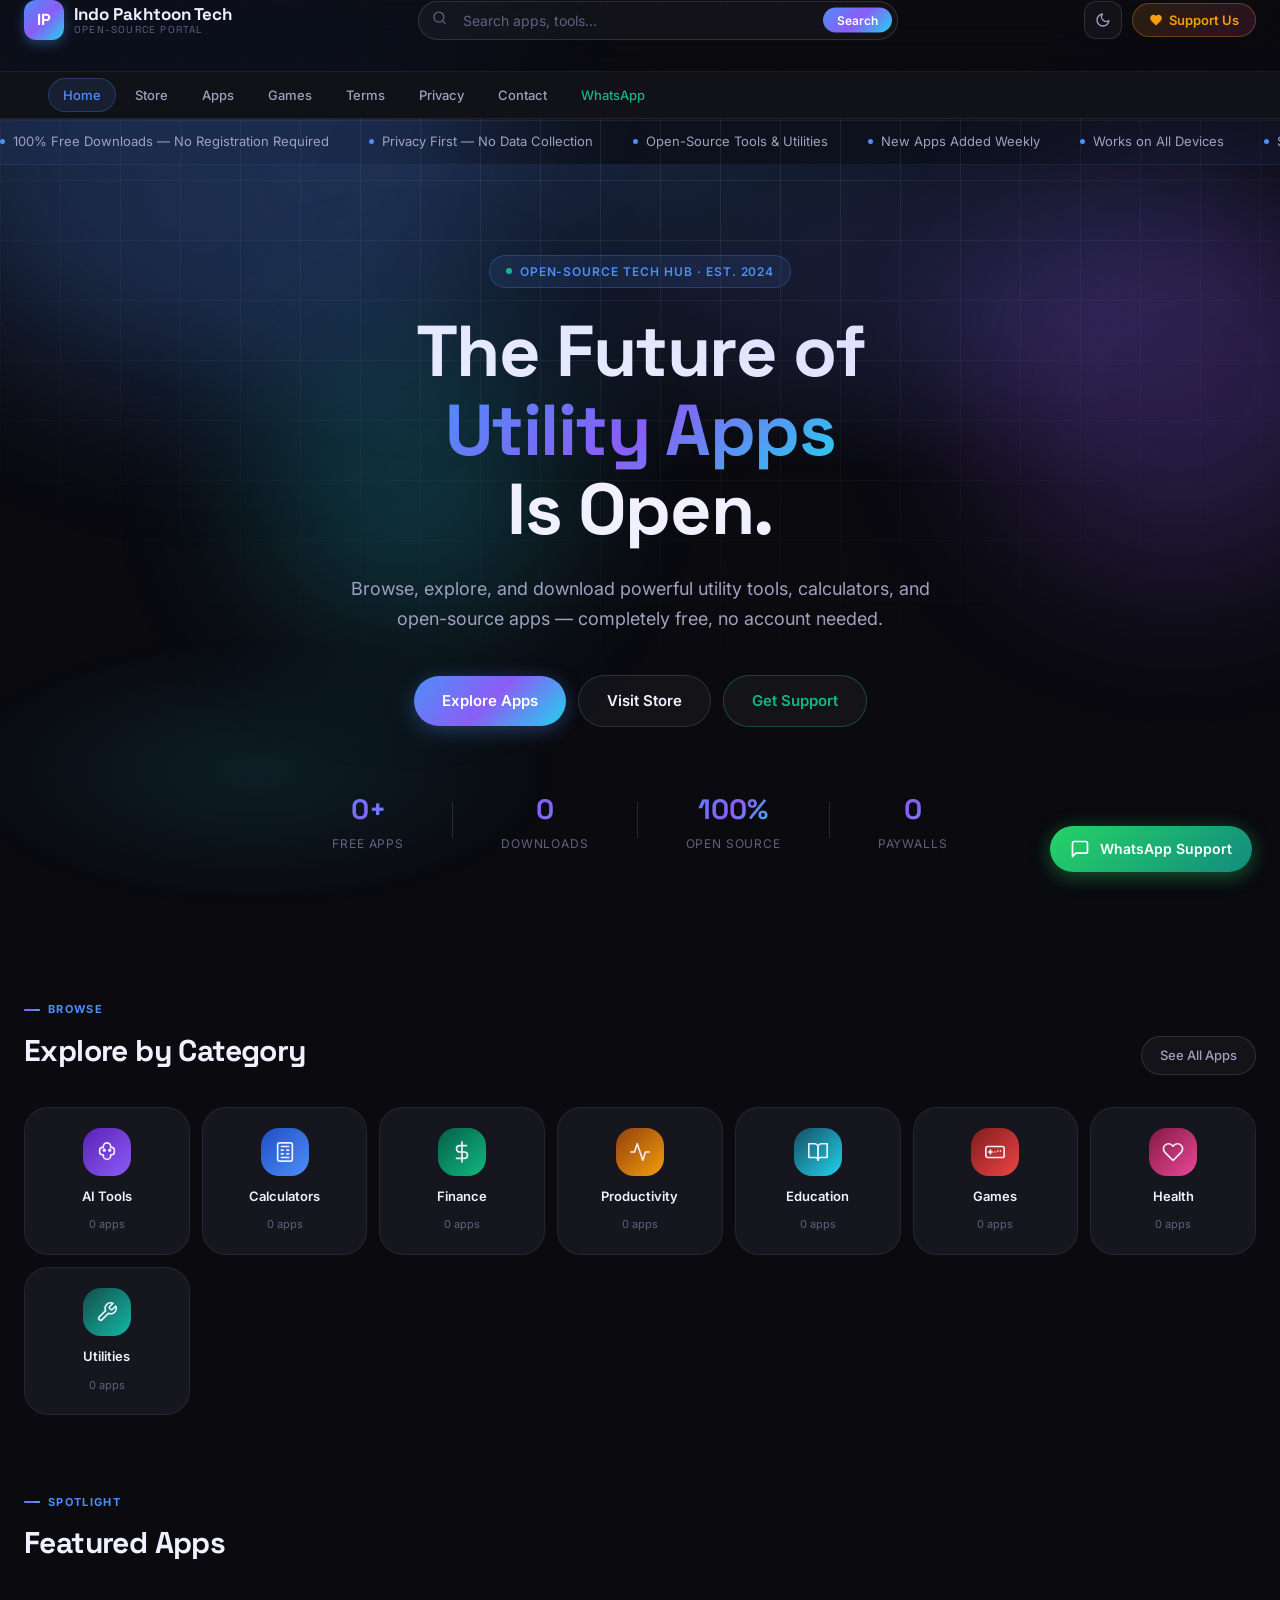
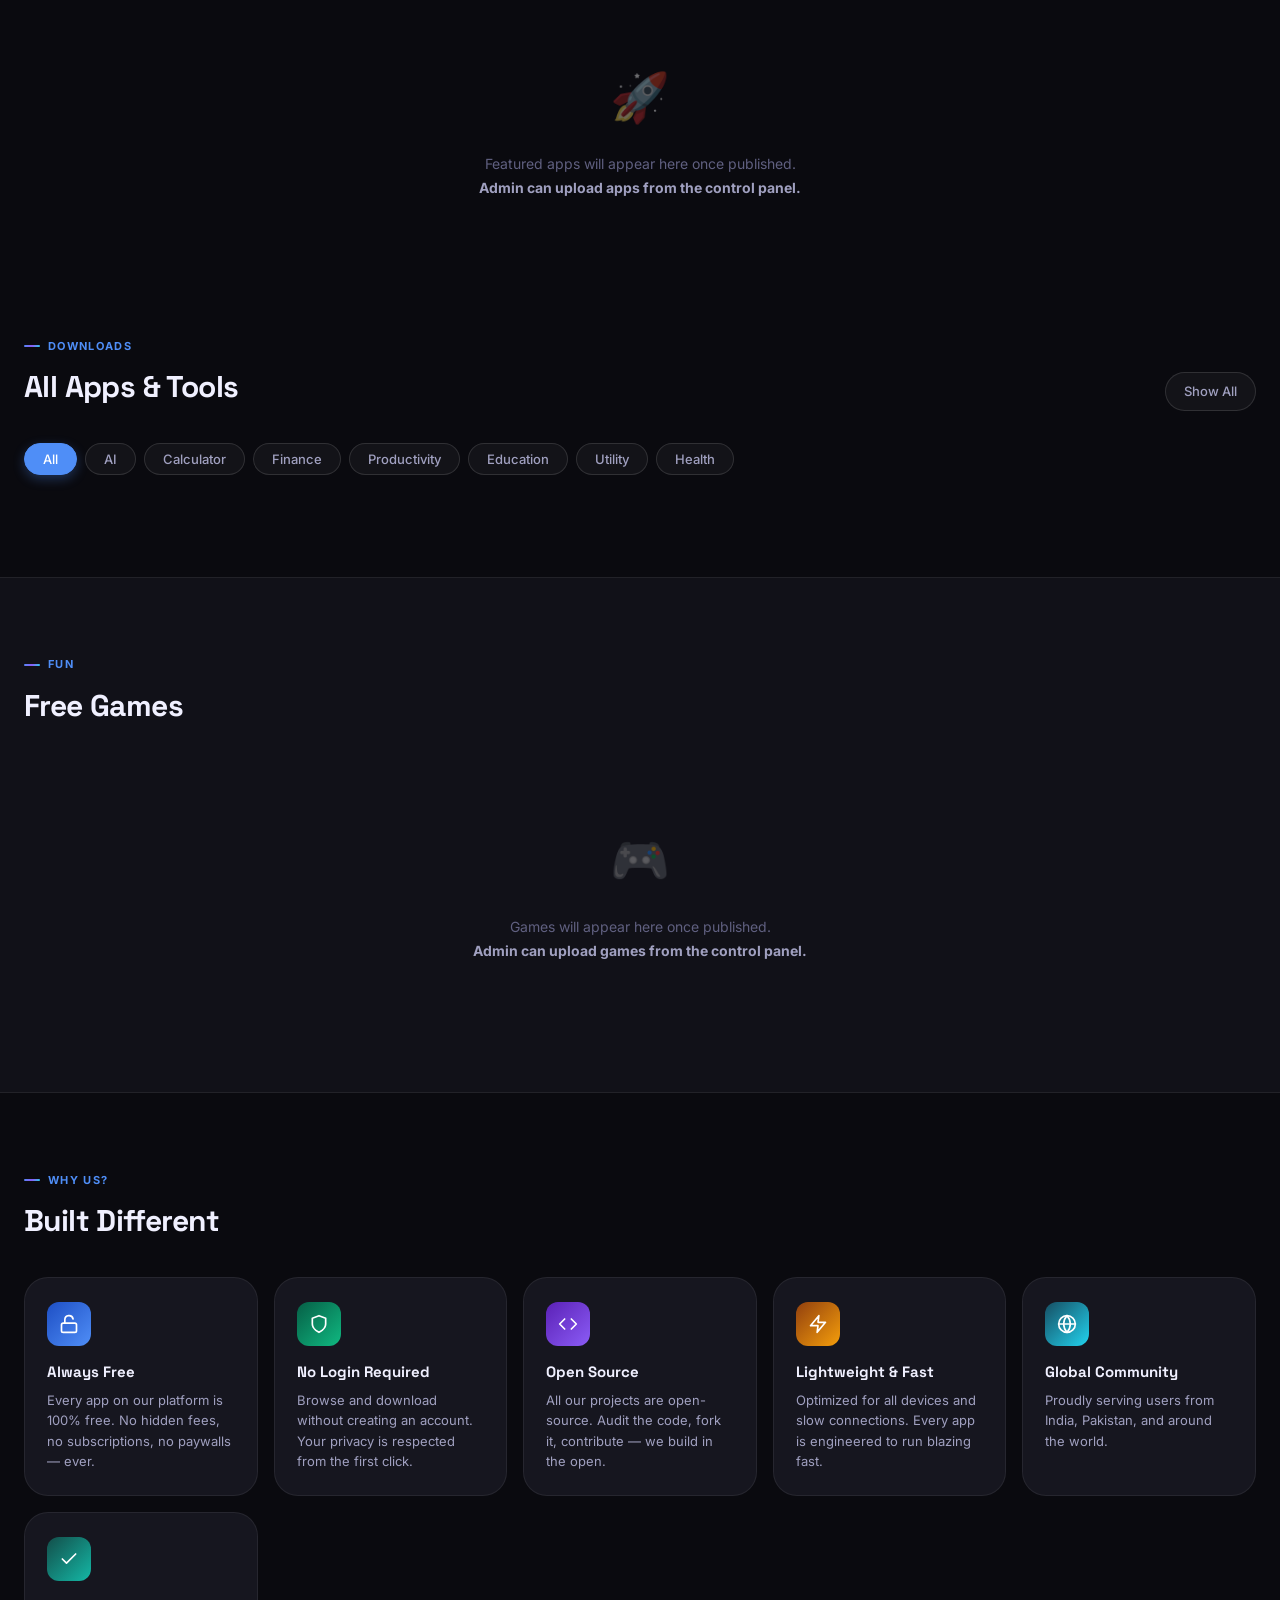
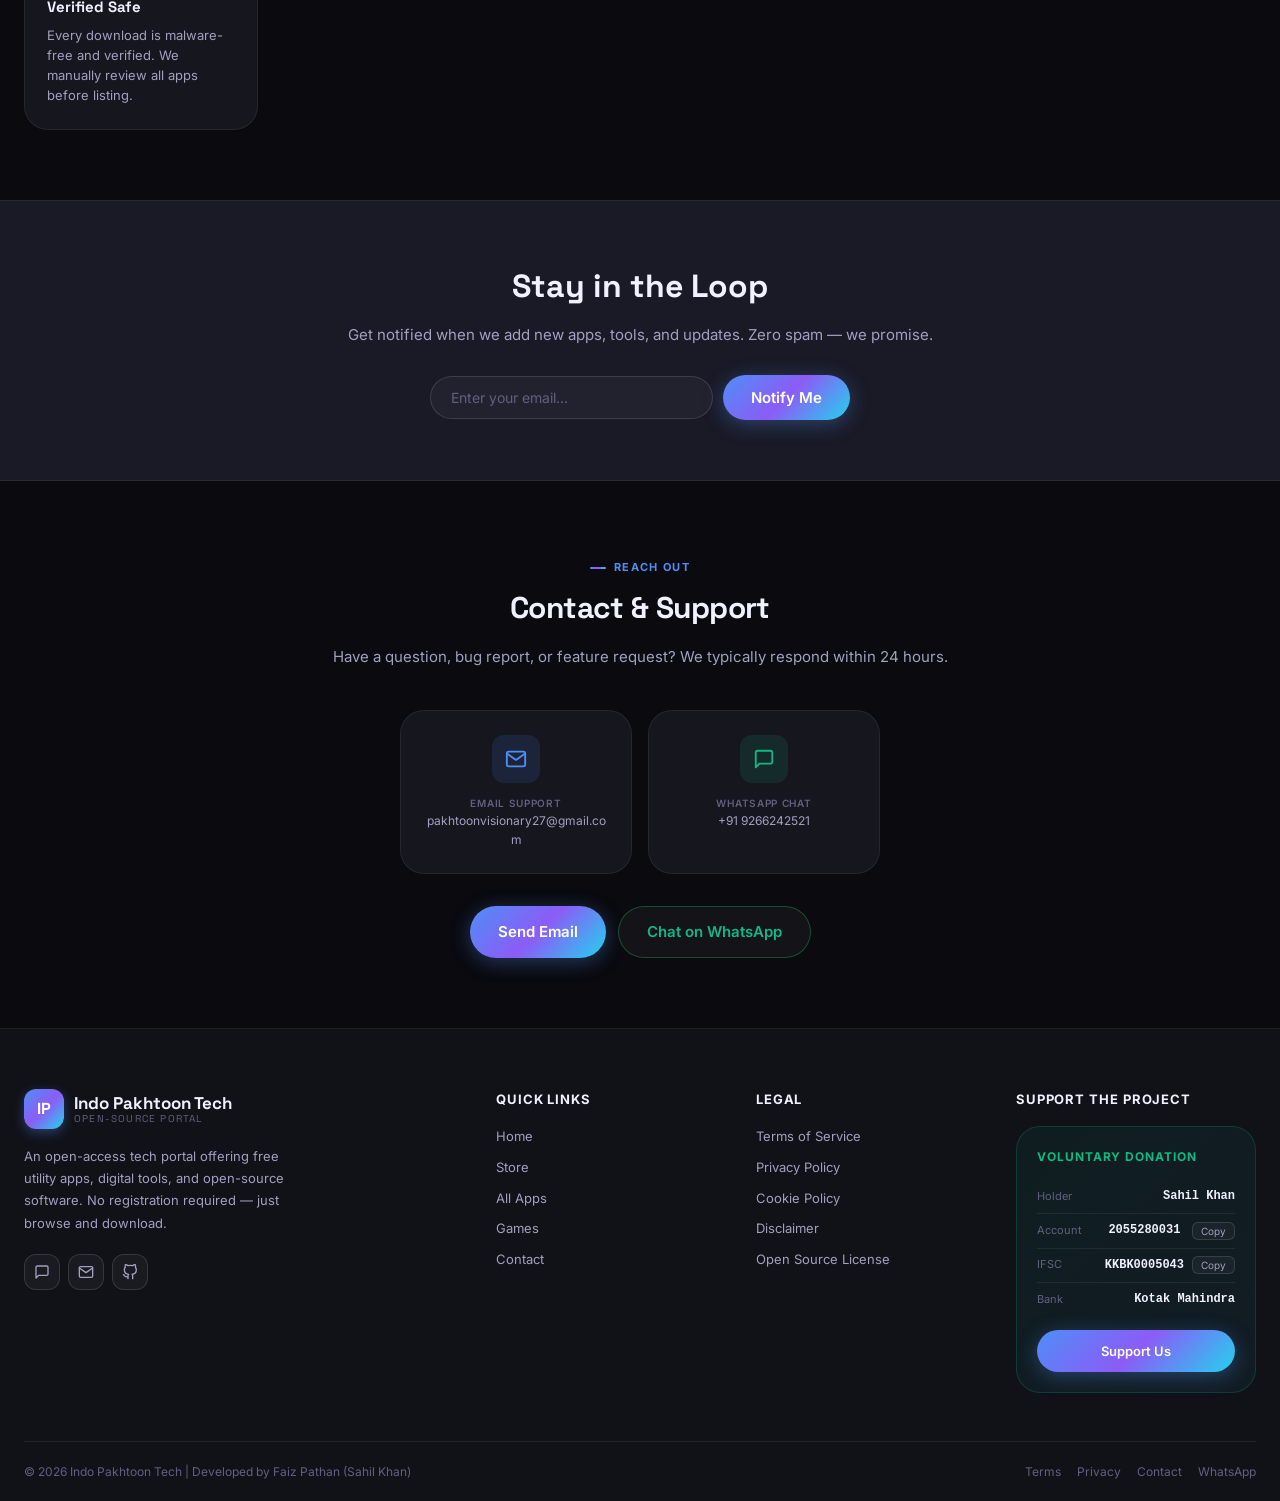
==== commit 93a3f4af: "feat: modular split + cloud download counters + canvas resize + 60fps perf" ====
--- a/index.html
+++ b/index.html
@@ -14,648 +14,61 @@
   <link rel="preconnect" href="https://fonts.googleapis.com" />
   <link rel="preconnect" href="https://fonts.gstatic.com" crossorigin />
   <link href="https://fonts.googleapis.com/css2?family=Inter:wght@300;400;500;600;700;800;900&family=Space+Grotesk:wght@400;500;600;700&display=swap" rel="stylesheet" />
+  <link rel="stylesheet" href="style.css" />
   <script src="https://accounts.google.com/gsi/client" async defer></script>
-
-  <style>
-    /* ═══════════════════════════════════════════════
-       DESIGN TOKENS
-    ═══════════════════════════════════════════════ */
-    :root {
-      --font-primary: 'Inter', sans-serif;
-      --font-display: 'Space Grotesk', sans-serif;
-      --bg-base:        #0a0a0f;
-      --bg-surface:     #111118;
-      --bg-elevated:    #1a1a26;
-      --bg-card:        #16161f;
-      --bg-card-hover:  #1e1e2e;
-      --bg-glass:       rgba(255,255,255,0.04);
-      --bg-glass-hover: rgba(255,255,255,0.07);
-      --border-subtle:  rgba(255,255,255,0.07);
-      --border-medium:  rgba(255,255,255,0.12);
-      --border-strong:  rgba(255,255,255,0.20);
-      --text-primary:   #f0f0ff;
-      --text-secondary: #a0a0c0;
-      --text-muted:     #606080;
-      --text-inverse:   #0a0a0f;
-      --accent-blue:    #4f8ef7;
-      --accent-purple:  #8b5cf6;
-      --accent-cyan:    #22d3ee;
-      --accent-green:   #10b981;
-      --accent-orange:  #f59e0b;
-      --accent-pink:    #ec4899;
-      --accent-red:     #ef4444;
-      --gradient-brand: linear-gradient(135deg, #4f8ef7 0%, #8b5cf6 50%, #22d3ee 100%);
-      --gradient-card:  linear-gradient(135deg, rgba(79,142,247,0.08) 0%, rgba(139,92,246,0.08) 100%);
-      --gradient-hero:  radial-gradient(ellipse 80% 60% at 50% 0%, rgba(79,142,247,0.18) 0%, transparent 70%),
-                        radial-gradient(ellipse 50% 40% at 80% 20%, rgba(139,92,246,0.12) 0%, transparent 60%),
-                        radial-gradient(ellipse 40% 30% at 20% 80%, rgba(34,211,238,0.10) 0%, transparent 60%);
-      --shadow-sm:   0 1px 3px rgba(0,0,0,0.4), 0 1px 2px rgba(0,0,0,0.3);
-      --shadow-md:   0 4px 16px rgba(0,0,0,0.5), 0 2px 8px rgba(0,0,0,0.3);
-      --shadow-lg:   0 8px 32px rgba(0,0,0,0.6), 0 4px 16px rgba(0,0,0,0.4);
-      --shadow-glow: 0 0 40px rgba(79,142,247,0.15), 0 0 80px rgba(139,92,246,0.10);
-      --radius-sm:  6px;
-      --radius-md:  12px;
-      --radius-lg:  18px;
-      --radius-xl:  24px;
-      --radius-2xl: 32px;
-      --radius-full: 9999px;
-      --header-h: 72px;
-      --transition: all 0.25s cubic-bezier(0.4,0,0.2,1);
-    }
-
-    [data-theme="light"] {
-      --bg-base:        #f4f4fb;
-      --bg-surface:     #ffffff;
-      --bg-elevated:    #eeeef8;
-      --bg-card:        #ffffff;
-      --bg-card-hover:  #f0f0fa;
-      --bg-glass:       rgba(0,0,0,0.03);
-      --bg-glass-hover: rgba(0,0,0,0.06);
-      --border-subtle:  rgba(0,0,0,0.07);
-      --border-medium:  rgba(0,0,0,0.12);
-      --border-strong:  rgba(0,0,0,0.20);
-      --text-primary:   #0f0f1a;
-      --text-secondary: #4a4a6a;
-      --text-muted:     #9090b0;
-      --text-inverse:   #f0f0ff;
-      --gradient-hero:  radial-gradient(ellipse 80% 60% at 50% 0%, rgba(79,142,247,0.10) 0%, transparent 70%),
-                        radial-gradient(ellipse 50% 40% at 80% 20%, rgba(139,92,246,0.08) 0%, transparent 60%),
-                        radial-gradient(ellipse 40% 30% at 20% 80%, rgba(34,211,238,0.06) 0%, transparent 60%);
-      --shadow-sm:   0 1px 3px rgba(0,0,0,0.08), 0 1px 2px rgba(0,0,0,0.05);
-      --shadow-md:   0 4px 16px rgba(0,0,0,0.10), 0 2px 8px rgba(0,0,0,0.06);
-      --shadow-lg:   0 8px 32px rgba(0,0,0,0.12), 0 4px 16px rgba(0,0,0,0.08);
-      --shadow-glow: 0 0 40px rgba(79,142,247,0.08), 0 0 80px rgba(139,92,246,0.05);
-    }
-
-    /* ═══════════════════════════════════════════════
-       RESET & BASE
-    ═══════════════════════════════════════════════ */
-    *, *::before, *::after { box-sizing: border-box; margin: 0; padding: 0; }
-    html { scroll-behavior: smooth; scroll-padding-top: calc(var(--header-h) + 20px); }
-    body {
-      font-family: var(--font-primary);
-      background: var(--bg-base);
-      color: var(--text-primary);
-      min-height: 100vh;
-      line-height: 1.6;
-      -webkit-font-smoothing: antialiased;
-      overflow-x: hidden;
-    }
-    a { color: inherit; text-decoration: none; }
-    ul { list-style: none; }
-    img { max-width: 100%; display: block; }
-    button { font-family: inherit; cursor: pointer; border: none; outline: none; background: none; }
-    input, textarea, select { font-family: inherit; outline: none; }
-    :focus-visible { outline: 2px solid var(--accent-blue); outline-offset: 3px; }
-
-    ::-webkit-scrollbar { width: 6px; height: 6px; }
-    ::-webkit-scrollbar-track { background: var(--bg-base); }
-    ::-webkit-scrollbar-thumb { background: var(--border-strong); border-radius: var(--radius-full); }
-    ::-webkit-scrollbar-thumb:hover { background: var(--accent-blue); }
-
-    .container { width: 100%; max-width: 1280px; margin: 0 auto; padding: 0 24px; }
-    .sr-only { position: absolute; width: 1px; height: 1px; padding: 0; margin: -1px; overflow: hidden; clip: rect(0,0,0,0); white-space: nowrap; border: 0; }
-    .gradient-text { background: var(--gradient-brand); -webkit-background-clip: text; -webkit-text-fill-color: transparent; background-clip: text; }
-
-    .badge { display: inline-flex; align-items: center; gap: 4px; padding: 3px 10px; border-radius: var(--radius-full); font-size: 11px; font-weight: 600; letter-spacing: 0.04em; text-transform: uppercase; }
-    .badge-blue   { background: rgba(79,142,247,0.15); color: var(--accent-blue); }
-    .badge-purple { background: rgba(139,92,246,0.15); color: var(--accent-purple); }
-    .badge-green  { background: rgba(16,185,129,0.15); color: var(--accent-green); }
-    .badge-orange { background: rgba(245,158,11,0.15); color: var(--accent-orange); }
-    .badge-cyan   { background: rgba(34,211,238,0.15); color: var(--accent-cyan); }
-    .badge-free   { background: rgba(16,185,129,0.15); color: var(--accent-green); }
-
-    /* ═══════════════════════════════════════════════
-       BACKGROUND GRID
-    ═══════════════════════════════════════════════ */
-    .bg-grid { position: fixed; inset: 0; z-index: 0; pointer-events: none; overflow: hidden; }
-    .bg-grid::before {
-      content: '';
-      position: absolute; inset: 0;
-      background-image: linear-gradient(var(--border-subtle) 1px, transparent 1px), linear-gradient(90deg, var(--border-subtle) 1px, transparent 1px);
-      background-size: 60px 60px;
-      mask-image: radial-gradient(ellipse 80% 80% at 50% 0%, black 30%, transparent 100%);
-    }
-    .bg-orb { position: absolute; border-radius: 50%; filter: blur(80px); opacity: 0.25; animation: orbFloat 8s ease-in-out infinite; }
-    .bg-orb-1 { width: 600px; height: 600px; background: var(--accent-blue); top: -200px; left: -100px; animation-delay: 0s; }
-    .bg-orb-2 { width: 400px; height: 400px; background: var(--accent-purple); top: 20%; right: -100px; animation-delay: -3s; }
-    .bg-orb-3 { width: 300px; height: 300px; background: var(--accent-cyan); bottom: 30%; left: 20%; animation-delay: -5s; }
-    @keyframes orbFloat { 0%, 100% { transform: translateY(0) scale(1); } 50% { transform: translateY(-30px) scale(1.05); } }
-
-    /* ═══════════════════════════════════════════════
-       HEADER
-    ═══════════════════════════════════════════════ */
-    .header { position: fixed; top: 0; left: 0; right: 0; height: var(--header-h); z-index: 1000; background: rgba(10,10,15,0.80); backdrop-filter: blur(20px) saturate(1.5); border-bottom: 1px solid var(--border-subtle); transition: var(--transition); }
-    [data-theme="light"] .header { background: rgba(244,244,251,0.85); }
-    .header.scrolled { background: rgba(10,10,15,0.95); box-shadow: var(--shadow-md); }
-    [data-theme="light"] .header.scrolled { background: rgba(255,255,255,0.97); }
-    .header-inner { height: 100%; display: grid; grid-template-columns: auto 1fr auto; align-items: center; gap: 20px; }
-
-    .logo { display: flex; align-items: center; gap: 10px; text-decoration: none; flex-shrink: 0; }
-    .logo-icon { width: 40px; height: 40px; background: var(--gradient-brand); border-radius: var(--radius-md); display: flex; align-items: center; justify-content: center; font-size: 16px; font-weight: 900; color: white; font-family: var(--font-display); box-shadow: 0 4px 12px rgba(79,142,247,0.35); flex-shrink: 0; overflow: hidden; }
-    .logo-icon img { width: 100%; height: 100%; object-fit: cover; border-radius: inherit; }
-    .logo-text { font-family: var(--font-display); font-weight: 700; font-size: 17px; line-height: 1.2; color: var(--text-primary); }
-    .logo-text span { display: block; font-size: 10px; font-weight: 400; color: var(--text-muted); letter-spacing: 0.12em; text-transform: uppercase; }
-
-    .search-wrap { display: flex; align-items: center; justify-content: center; flex: 1; }
-    .search-form { position: relative; width: 100%; max-width: 480px; }
-    .search-input { width: 100%; padding: 10px 48px 10px 44px; background: var(--bg-glass); border: 1px solid var(--border-medium); border-radius: var(--radius-full); color: var(--text-primary); font-size: 14px; transition: var(--transition); }
-    .search-input::placeholder { color: var(--text-muted); }
-    .search-input:focus { background: var(--bg-elevated); border-color: var(--accent-blue); box-shadow: 0 0 0 3px rgba(79,142,247,0.15); }
-    .search-icon { position: absolute; left: 14px; top: 50%; transform: translateY(-50%); color: var(--text-muted); pointer-events: none; font-size: 15px; }
-    .search-btn { position: absolute; right: 6px; top: 50%; transform: translateY(-50%); padding: 5px 14px; background: var(--gradient-brand); border-radius: var(--radius-full); color: white; font-size: 12px; font-weight: 600; transition: var(--transition); }
-    .search-btn:hover { opacity: 0.85; transform: translateY(-50%) scale(1.03); }
-
-    .search-suggestions { position: absolute; top: calc(100% + 8px); left: 0; right: 0; background: var(--bg-elevated); border: 1px solid var(--border-medium); border-radius: var(--radius-lg); box-shadow: var(--shadow-lg); overflow: hidden; z-index: 999; display: none; }
-    .search-suggestions.active { display: block; }
-    .suggestion-item { display: flex; align-items: center; gap: 12px; padding: 10px 16px; width: 100%; border: 0; background: transparent; color: var(--text-primary); text-align: left; cursor: pointer; transition: var(--transition); font-size: 13px; }
-    .suggestion-item:hover { background: var(--bg-glass-hover); }
-    .suggestion-item .s-icon { width: 28px; height: 28px; border-radius: var(--radius-sm); display: flex; align-items: center; justify-content: center; font-size: 14px; background: var(--bg-glass); }
-
-    .header-right { display: flex; align-items: center; gap: 10px; flex-shrink: 0; }
-    .theme-toggle { width: 38px; height: 38px; border-radius: var(--radius-md); background: var(--bg-glass); border: 1px solid var(--border-medium); display: flex; align-items: center; justify-content: center; font-size: 16px; color: var(--text-secondary); transition: var(--transition); cursor: pointer; }
-    .theme-toggle:hover { background: var(--bg-glass-hover); color: var(--accent-blue); border-color: var(--accent-blue); }
-    .search-toggle { display: none; width: 38px; height: 38px; align-items: center; justify-content: center; border-radius: var(--radius-md); background: var(--bg-glass); border: 1px solid var(--border-medium); color: var(--text-secondary); font-size: 16px; transition: var(--transition); }
-    .search-toggle:hover { background: var(--bg-glass-hover); color: var(--accent-blue); border-color: var(--accent-blue); }
-
-    .donate-btn { display: flex; align-items: center; gap: 6px; padding: 8px 16px; background: linear-gradient(135deg, rgba(245,158,11,0.15), rgba(236,72,153,0.15)); border: 1px solid rgba(245,158,11,0.3); border-radius: var(--radius-full); color: var(--accent-orange); font-size: 13px; font-weight: 600; transition: var(--transition); cursor: pointer; }
-    .donate-btn:hover { background: linear-gradient(135deg, rgba(245,158,11,0.25), rgba(236,72,153,0.25)); box-shadow: 0 4px 16px rgba(245,158,11,0.20); transform: translateY(-1px); }
-
-    .hamburger { display: none; flex-direction: column; gap: 5px; width: 38px; height: 38px; align-items: center; justify-content: center; background: var(--bg-glass); border: 1px solid var(--border-medium); border-radius: var(--radius-md); cursor: pointer; }
-    .hamburger span { display: block; width: 18px; height: 2px; background: var(--text-primary); border-radius: 2px; transition: var(--transition); }
-    .hamburger.open span:nth-child(1) { transform: rotate(45deg) translate(5px, 5px); }
-    .hamburger.open span:nth-child(2) { opacity: 0; width: 0; }
-    .hamburger.open span:nth-child(3) { transform: rotate(-45deg) translate(5px, -5px); }
-
-    /* ═══════════════════════════════════════════════
-       NAV RIBBON
-    ═══════════════════════════════════════════════ */
-    .nav-ribbon { position: fixed; top: var(--header-h); left: 0; right: 0; z-index: 990; background: var(--bg-surface); border-bottom: 1px solid var(--border-subtle); backdrop-filter: blur(12px); }
-    .nav-ribbon-inner { display: flex; align-items: center; gap: 4px; padding: 0 24px; height: 46px; overflow-x: auto; scrollbar-width: none; }
-    .nav-ribbon-inner::-webkit-scrollbar { display: none; }
-    .nav-link { display: flex; align-items: center; gap: 6px; padding: 6px 14px; border-radius: var(--radius-full); font-size: 13px; font-weight: 500; color: var(--text-secondary); white-space: nowrap; transition: var(--transition); border: 1px solid transparent; }
-    .nav-link:hover, .nav-link.active { background: var(--bg-glass-hover); color: var(--text-primary); border-color: var(--border-medium); }
-    .nav-link.active { background: rgba(79,142,247,0.12); color: var(--accent-blue); border-color: rgba(79,142,247,0.25); }
-
-    /* ═══════════════════════════════════════════════
-       MOBILE DRAWER
-    ═══════════════════════════════════════════════ */
-    .mobile-nav-overlay { position: fixed; inset: 0; z-index: 1100; background: rgba(0,0,0,0.6); backdrop-filter: blur(4px); opacity: 0; pointer-events: none; transition: opacity 0.3s ease; }
-    .mobile-nav-overlay.open { opacity: 1; pointer-events: all; }
-    .mobile-nav-drawer { position: fixed; top: 0; left: 0; bottom: 0; width: 280px; z-index: 1200; background: var(--bg-surface); border-right: 1px solid var(--border-medium); transform: translateX(-100%); transition: transform 0.3s cubic-bezier(0.4,0,0.2,1); display: flex; flex-direction: column; }
-    .mobile-nav-drawer.open { transform: translateX(0); }
-    .drawer-header { display: flex; align-items: center; justify-content: space-between; padding: 20px 20px 16px; border-bottom: 1px solid var(--border-subtle); }
-    .drawer-close { width: 32px; height: 32px; display: flex; align-items: center; justify-content: center; border-radius: var(--radius-md); background: var(--bg-glass); color: var(--text-secondary); font-size: 18px; cursor: pointer; }
-    .drawer-links { flex: 1; padding: 16px; overflow-y: auto; display: flex; flex-direction: column; gap: 4px; }
-    .drawer-link { display: flex; align-items: center; gap: 12px; padding: 12px 16px; border-radius: var(--radius-md); font-size: 14px; font-weight: 500; color: var(--text-secondary); transition: var(--transition); }
-    .drawer-link:hover, .drawer-link.active { background: var(--bg-glass-hover); color: var(--text-primary); }
-    .drawer-link .d-icon { width: 32px; height: 32px; border-radius: var(--radius-sm); background: var(--bg-glass); display: flex; align-items: center; justify-content: center; font-size: 15px; }
-    .drawer-footer { padding: 16px; border-top: 1px solid var(--border-subtle); }
-    .drawer-contact { display: flex; flex-direction: column; gap: 8px; }
-    .drawer-contact-item { display: flex; align-items: center; gap: 10px; padding: 10px 12px; background: var(--bg-glass); border-radius: var(--radius-md); font-size: 12px; color: var(--text-secondary); text-decoration: none; transition: var(--transition); }
-    .drawer-contact-item:hover { background: var(--bg-glass-hover); color: var(--text-primary); }
-
-    /* ═══════════════════════════════════════════════
-       MAIN CONTENT
-    ═══════════════════════════════════════════════ */
-    .main-content { position: relative; z-index: 1; padding-top: calc(var(--header-h) + 46px); }
-
-    /* ═══════════════════════════════════════════════
-       HERO
-    ═══════════════════════════════════════════════ */
-    .hero { position: relative; padding: 90px 0 70px; text-align: center; overflow: hidden; }
-    .hero-bg { position: absolute; inset: 0; background: var(--gradient-hero); pointer-events: none; }
-    .hero-eyebrow { display: inline-flex; align-items: center; gap: 8px; padding: 6px 16px; background: rgba(79,142,247,0.10); border: 1px solid rgba(79,142,247,0.25); border-radius: var(--radius-full); font-size: 12px; font-weight: 600; color: var(--accent-blue); letter-spacing: 0.08em; text-transform: uppercase; margin-bottom: 24px; }
-    .hero-eyebrow .dot { width: 6px; height: 6px; background: var(--accent-green); border-radius: 50%; animation: pulse 2s ease-in-out infinite; }
-    @keyframes pulse { 0%, 100% { box-shadow: 0 0 0 0 rgba(16,185,129,0.5); } 50% { box-shadow: 0 0 0 6px rgba(16,185,129,0); } }
-    .hero-title { font-family: var(--font-display); font-size: clamp(38px, 6vw, 72px); font-weight: 800; line-height: 1.1; margin-bottom: 24px; letter-spacing: -0.02em; }
-    .hero-subtitle { font-size: clamp(15px, 2vw, 18px); color: var(--text-secondary); max-width: 580px; margin: 0 auto 40px; line-height: 1.7; }
-    .hero-cta-group { display: flex; align-items: center; justify-content: center; gap: 12px; flex-wrap: wrap; margin-bottom: 60px; }
-    .btn-primary { display: inline-flex; align-items: center; gap: 8px; padding: 13px 28px; background: var(--gradient-brand); border-radius: var(--radius-full); color: white; font-size: 15px; font-weight: 600; transition: var(--transition); box-shadow: 0 4px 20px rgba(79,142,247,0.35); }
-    .btn-primary:hover { transform: translateY(-2px); box-shadow: 0 8px 30px rgba(79,142,247,0.50); }
-    .btn-secondary { display: inline-flex; align-items: center; gap: 8px; padding: 13px 28px; background: var(--bg-glass); border: 1px solid var(--border-medium); border-radius: var(--radius-full); color: var(--text-primary); font-size: 15px; font-weight: 600; transition: var(--transition); }
-    .btn-secondary:hover { background: var(--bg-glass-hover); border-color: var(--border-strong); transform: translateY(-2px); }
-    .hero-stats { display: flex; align-items: center; justify-content: center; gap: 48px; flex-wrap: wrap; }
-    .hero-stat { text-align: center; }
-    .hero-stat .val { font-family: var(--font-display); font-size: 28px; font-weight: 700; background: var(--gradient-brand); -webkit-background-clip: text; -webkit-text-fill-color: transparent; background-clip: text; }
-    .hero-stat .lbl { font-size: 12px; color: var(--text-muted); margin-top: 2px; text-transform: uppercase; letter-spacing: 0.07em; }
-    .hero-stat-sep { width: 1px; height: 36px; background: var(--border-medium); }
-
-    /* ═══════════════════════════════════════════════
-       SECTION HEADER
-    ═══════════════════════════════════════════════ */
-    .section-header { display: flex; align-items: flex-end; justify-content: space-between; gap: 20px; margin-bottom: 32px; flex-wrap: wrap; }
-    .section-label { display: inline-flex; align-items: center; gap: 8px; font-size: 11px; font-weight: 700; letter-spacing: 0.12em; text-transform: uppercase; color: var(--accent-blue); margin-bottom: 8px; }
-    .section-label::before { content: ''; display: block; width: 16px; height: 2px; background: var(--gradient-brand); border-radius: 1px; }
-    .section-title { font-family: var(--font-display); font-size: clamp(22px, 3vw, 30px); font-weight: 700; color: var(--text-primary); letter-spacing: -0.02em; }
-    .view-all-link { display: inline-flex; align-items: center; gap: 6px; padding: 8px 18px; background: var(--bg-glass); border: 1px solid var(--border-medium); border-radius: var(--radius-full); font-size: 13px; font-weight: 500; color: var(--text-secondary); transition: var(--transition); white-space: nowrap; }
-    .view-all-link:hover { background: var(--bg-glass-hover); color: var(--accent-blue); border-color: rgba(79,142,247,0.3); }
-
-    /* ═══════════════════════════════════════════════
-       FILTER TABS
-    ═══════════════════════════════════════════════ */
-    .filter-tabs { display: flex; gap: 8px; flex-wrap: wrap; margin-bottom: 32px; }
-    .filter-tab { padding: 7px 18px; border-radius: var(--radius-full); background: var(--bg-glass); border: 1px solid var(--border-medium); font-size: 13px; font-weight: 500; color: var(--text-secondary); cursor: pointer; transition: var(--transition); }
-    .filter-tab:hover, .filter-tab.active { background: var(--accent-blue); border-color: var(--accent-blue); color: white; box-shadow: 0 4px 12px rgba(79,142,247,0.30); }
-
-    /* ═══════════════════════════════════════════════
-       APP GRID / CARDS
-    ═══════════════════════════════════════════════ */
-    .section-pad { padding: 70px 0; }
-    .apps-grid { display: grid; grid-template-columns: repeat(auto-fill, minmax(260px, 1fr)); gap: 20px; }
-    .app-card { background: var(--bg-card); border: 1px solid var(--border-subtle); border-radius: var(--radius-xl); padding: 24px; display: flex; flex-direction: column; gap: 16px; transition: var(--transition); cursor: pointer; position: relative; overflow: hidden; }
-    .app-card::before { content: ''; position: absolute; inset: 0; background: var(--gradient-card); opacity: 0; transition: var(--transition); }
-    .app-card:hover { background: var(--bg-card-hover); border-color: var(--border-medium); transform: translateY(-4px); box-shadow: var(--shadow-lg), var(--shadow-glow); }
-    .app-card:hover::before { opacity: 1; }
-    .app-card.real-app { border-color: rgba(245,158,11,0.25); }
-    .app-card.real-app::after { content: 'TOP'; position: absolute; top: 12px; right: 12px; background: var(--gradient-brand); color: white; font-size: 9px; font-weight: 800; letter-spacing: 0.12em; padding: 3px 9px; border-radius: var(--radius-full); z-index: 2; }
-    .app-card-header { display: flex; align-items: flex-start; justify-content: space-between; gap: 12px; position: relative; z-index: 1; }
-    .app-icon { width: 56px; height: 56px; border-radius: var(--radius-lg); display: flex; align-items: center; justify-content: center; font-size: 22px; flex-shrink: 0; position: relative; overflow: hidden; }
-    .app-icon img { width: 100%; height: 100%; object-fit: cover; }
-    .app-icon::after { content: ''; position: absolute; inset: 0; border-radius: inherit; box-shadow: inset 0 1px 1px rgba(255,255,255,0.1), inset 0 -1px 1px rgba(0,0,0,0.2); }
-    .icon-blue   { background: linear-gradient(135deg, #1e4fc4, #4f8ef7); }
-    .icon-purple { background: linear-gradient(135deg, #5b21b6, #8b5cf6); }
-    .icon-green  { background: linear-gradient(135deg, #065f46, #10b981); }
-    .icon-orange { background: linear-gradient(135deg, #92400e, #f59e0b); }
-    .icon-cyan   { background: linear-gradient(135deg, #164e63, #22d3ee); }
-    .icon-red    { background: linear-gradient(135deg, #7f1d1d, #ef4444); }
-    .icon-pink   { background: linear-gradient(135deg, #831843, #ec4899); }
-    .icon-teal   { background: linear-gradient(135deg, #134e4a, #14b8a6); }
-    .app-card-info { position: relative; z-index: 1; }
-    .app-name { font-size: 16px; font-weight: 700; color: var(--text-primary); margin-bottom: 6px; font-family: var(--font-display); }
-    .app-desc { font-size: 13px; color: var(--text-secondary); line-height: 1.5; }
-    .app-meta { display: flex; align-items: center; gap: 8px; flex-wrap: wrap; position: relative; z-index: 1; }
-    .app-rating { display: flex; align-items: center; gap: 4px; font-size: 12px; color: var(--accent-orange); font-weight: 600; }
-    .app-downloads { font-size: 12px; color: var(--text-muted); }
-    .app-card-footer { display: flex; align-items: center; justify-content: space-between; gap: 12px; margin-top: auto; position: relative; z-index: 1; }
-    .app-size { font-size: 11px; color: var(--text-muted); background: var(--bg-glass); padding: 3px 10px; border-radius: var(--radius-full); border: 1px solid var(--border-subtle); }
-    .dl-btn { display: inline-flex; align-items: center; gap: 6px; padding: 9px 18px; background: var(--gradient-brand); border-radius: var(--radius-full); color: white; font-size: 13px; font-weight: 600; transition: var(--transition); box-shadow: 0 2px 10px rgba(79,142,247,0.25); }
-    .dl-btn:hover { transform: scale(1.05); box-shadow: 0 4px 20px rgba(79,142,247,0.45); }
-    .no-results { text-align: center; padding: 60px 20px; color: var(--text-muted); display: none; }
-    .no-results.visible { display: block; }
-    .no-results p { font-size: 15px; margin-top: 16px; }
-
-    /* ═══════════════════════════════════════════════
-       FEATURED CARDS
-    ═══════════════════════════════════════════════ */
-    .featured-grid { display: grid; grid-template-columns: 1fr 1fr; gap: 20px; }
-    .featured-card { background: var(--bg-card); border: 1px solid var(--border-subtle); border-radius: var(--radius-2xl); overflow: hidden; transition: var(--transition); position: relative; }
-    .featured-card:hover { transform: translateY(-4px); box-shadow: var(--shadow-lg); border-color: var(--border-medium); }
-    .featured-card-inner { padding: 32px; position: relative; z-index: 1; }
-    .featured-card-bg { position: absolute; inset: 0; opacity: 0.06; background-size: cover; }
-    .fc-tag { display: inline-flex; align-items: center; gap: 5px; padding: 4px 12px; border-radius: var(--radius-full); font-size: 11px; font-weight: 700; letter-spacing: 0.06em; text-transform: uppercase; margin-bottom: 20px; }
-    .fc-tag-featured { background: rgba(245,158,11,0.15); border: 1px solid rgba(245,158,11,0.25); color: var(--accent-orange); }
-    .fc-icon { width: 64px; height: 64px; border-radius: var(--radius-xl); display: flex; align-items: center; justify-content: center; font-size: 28px; margin-bottom: 20px; overflow: hidden; }
-    .fc-icon img { width: 100%; height: 100%; object-fit: cover; }
-    .fc-title { font-family: var(--font-display); font-size: 22px; font-weight: 700; margin-bottom: 10px; letter-spacing: -0.02em; }
-    .fc-desc { font-size: 14px; color: var(--text-secondary); margin-bottom: 24px; line-height: 1.6; }
-    .fc-chips { display: flex; gap: 8px; flex-wrap: wrap; margin-bottom: 24px; }
-    .fc-chip { padding: 4px 12px; background: var(--bg-glass); border: 1px solid var(--border-subtle); border-radius: var(--radius-full); font-size: 12px; color: var(--text-secondary); }
-
-    /* ═══════════════════════════════════════════════
-       GAMES
-    ═══════════════════════════════════════════════ */
-    .games-grid { display: grid; grid-template-columns: repeat(auto-fill, minmax(200px, 1fr)); gap: 16px; }
-    .game-card { background: var(--bg-card); border: 1px solid var(--border-subtle); border-radius: var(--radius-xl); overflow: hidden; transition: var(--transition); cursor: pointer; }
-    .game-card:hover { transform: translateY(-4px); box-shadow: var(--shadow-lg); border-color: var(--border-medium); }
-    .game-thumb { width: 100%; height: 120px; display: flex; align-items: center; justify-content: center; font-size: 48px; position: relative; overflow: hidden; }
-    .game-thumb::after { content: ''; position: absolute; inset: 0; background: linear-gradient(to bottom, transparent 40%, rgba(0,0,0,0.6)); }
-    .game-body { padding: 14px; }
-    .game-name { font-size: 14px; font-weight: 700; margin-bottom: 5px; font-family: var(--font-display); }
-    .game-genre { font-size: 11px; color: var(--text-muted); margin-bottom: 10px; }
-    .game-footer { display: flex; align-items: center; justify-content: space-between; }
-
-    /* ═══════════════════════════════════════════════
-       CATEGORIES
-    ═══════════════════════════════════════════════ */
-    .categories-grid { display: grid; grid-template-columns: repeat(auto-fill, minmax(150px, 1fr)); gap: 12px; }
-    .category-card { background: var(--bg-card); border: 1px solid var(--border-subtle); border-radius: var(--radius-xl); padding: 20px 16px; text-align: center; cursor: pointer; transition: var(--transition); display: flex; flex-direction: column; align-items: center; gap: 10px; }
-    .category-card:hover { background: var(--bg-card-hover); border-color: var(--border-medium); transform: translateY(-3px); box-shadow: var(--shadow-md); }
-    .cat-icon { width: 48px; height: 48px; border-radius: var(--radius-lg); display: flex; align-items: center; justify-content: center; font-size: 20px; }
-    .cat-name { font-size: 13px; font-weight: 600; color: var(--text-primary); }
-    .cat-count { font-size: 11px; color: var(--text-muted); }
-
-    /* ═══════════════════════════════════════════════
-       INFO STRIP MARQUEE
-    ═══════════════════════════════════════════════ */
-    .info-strip { background: rgba(79,142,247,0.06); border-top: 1px solid rgba(79,142,247,0.12); border-bottom: 1px solid rgba(79,142,247,0.12); padding: 12px 0; overflow: hidden; }
-    .marquee-track { display: flex; gap: 40px; animation: marquee 30s linear infinite; white-space: nowrap; }
-    .marquee-track:hover { animation-play-state: paused; }
-    .marquee-item { display: inline-flex; align-items: center; gap: 8px; font-size: 13px; color: var(--text-secondary); flex-shrink: 0; }
-    .marquee-item .mi-dot { width: 5px; height: 5px; border-radius: 50%; background: var(--accent-blue); }
-    @keyframes marquee { from { transform: translateX(0); } to { transform: translateX(-50%); } }
-
-    /* ═══════════════════════════════════════════════
-       FEATURES
-    ═══════════════════════════════════════════════ */
-    .features-grid { display: grid; grid-template-columns: repeat(auto-fill, minmax(220px, 1fr)); gap: 16px; }
-    .feature-card { background: var(--bg-card); border: 1px solid var(--border-subtle); border-radius: var(--radius-xl); padding: 24px 22px; transition: var(--transition); }
-    .feature-card:hover { background: var(--bg-card-hover); border-color: var(--border-medium); transform: translateY(-3px); box-shadow: var(--shadow-md); }
-    .feature-icon { width: 44px; height: 44px; border-radius: var(--radius-md); display: flex; align-items: center; justify-content: center; font-size: 20px; margin-bottom: 14px; }
-    .feature-title { font-size: 15px; font-weight: 700; margin-bottom: 6px; font-family: var(--font-display); }
-    .feature-text { font-size: 13px; color: var(--text-secondary); line-height: 1.55; }
-
-    /* ═══════════════════════════════════════════════
-       CTA BAND
-    ═══════════════════════════════════════════════ */
-    .cta-band { background: var(--bg-elevated); border-top: 1px solid var(--border-subtle); border-bottom: 1px solid var(--border-subtle); padding: 60px 0; text-align: center; }
-    .cta-band h2 { font-family: var(--font-display); font-size: clamp(22px, 3vw, 32px); font-weight: 700; margin-bottom: 10px; }
-    .cta-band p { color: var(--text-secondary); margin-bottom: 28px; font-size: 15px; }
-    .newsletter-form { display: flex; align-items: center; gap: 10px; max-width: 420px; margin: 0 auto; flex-wrap: wrap; justify-content: center; }
-    .newsletter-input { flex: 1; min-width: 200px; padding: 12px 20px; background: var(--bg-glass); border: 1px solid var(--border-medium); border-radius: var(--radius-full); color: var(--text-primary); font-size: 14px; }
-    .newsletter-input:focus { border-color: var(--accent-blue); box-shadow: 0 0 0 3px rgba(79,142,247,0.12); }
-    .newsletter-input::placeholder { color: var(--text-muted); }
-
-    /* ═══════════════════════════════════════════════
-       FOOTER
-    ═══════════════════════════════════════════════ */
-    .footer { background: var(--bg-surface); border-top: 1px solid var(--border-subtle); padding: 60px 0 0; }
-    .footer-grid { display: grid; grid-template-columns: 2fr 1fr 1fr 1fr; gap: 48px; padding-bottom: 48px; border-bottom: 1px solid var(--border-subtle); }
-    .footer-brand .logo { margin-bottom: 16px; }
-    .footer-desc { font-size: 13px; color: var(--text-secondary); line-height: 1.7; margin-bottom: 20px; max-width: 280px; }
-    .social-links { display: flex; gap: 8px; }
-    .social-btn { width: 36px; height: 36px; border-radius: var(--radius-md); background: var(--bg-glass); border: 1px solid var(--border-medium); display: flex; align-items: center; justify-content: center; color: var(--text-secondary); font-size: 16px; transition: var(--transition); text-decoration: none; }
-    .social-btn:hover { background: var(--bg-glass-hover); color: var(--accent-blue); border-color: rgba(79,142,247,0.3); transform: translateY(-2px); }
-    .footer-col-title { font-size: 13px; font-weight: 700; color: var(--text-primary); margin-bottom: 16px; text-transform: uppercase; letter-spacing: 0.07em; }
-    .footer-links { display: flex; flex-direction: column; gap: 10px; }
-    .footer-link { font-size: 13px; color: var(--text-secondary); text-decoration: none; transition: var(--transition); display: inline-flex; align-items: center; gap: 6px; }
-    .footer-link:hover { color: var(--accent-blue); }
-    .bank-box { background: linear-gradient(135deg, rgba(16,185,129,0.08), rgba(34,211,238,0.06)); border: 1px solid rgba(16,185,129,0.20); border-radius: var(--radius-xl); padding: 20px; }
-    .bank-box-title { display: flex; align-items: center; gap: 8px; font-size: 12px; font-weight: 700; color: var(--accent-green); text-transform: uppercase; letter-spacing: 0.08em; margin-bottom: 14px; }
-    .bank-row { display: flex; align-items: center; justify-content: space-between; gap: 8px; padding: 7px 0; border-bottom: 1px solid var(--border-subtle); }
-    .bank-row:last-of-type { border-bottom: none; }
-    .bank-label { font-size: 11px; color: var(--text-muted); min-width: 80px; }
-    .bank-value { font-size: 12px; font-weight: 600; color: var(--text-primary); font-family: monospace; }
-    .copy-btn { padding: 2px 8px; background: var(--bg-glass); border: 1px solid var(--border-medium); border-radius: var(--radius-sm); font-size: 10px; color: var(--text-secondary); cursor: pointer; transition: var(--transition); }
-    .copy-btn:hover { background: rgba(79,142,247,0.12); color: var(--accent-blue); border-color: rgba(79,142,247,0.3); }
-    .contact-item { display: flex; align-items: flex-start; gap: 10px; text-decoration: none; transition: var(--transition); }
-    .contact-item:hover .ci-text { color: var(--accent-blue); }
-    .ci-icon { width: 32px; height: 32px; border-radius: var(--radius-md); display: flex; align-items: center; justify-content: center; font-size: 14px; flex-shrink: 0; }
-    .ci-icon.email { background: rgba(79,142,247,0.12); color: var(--accent-blue); }
-    .ci-icon.wa    { background: rgba(16,185,129,0.12); color: var(--accent-green); }
-    .ci-label { font-size: 10px; color: var(--text-muted); text-transform: uppercase; letter-spacing: 0.07em; font-weight: 600; }
-    .ci-text { font-size: 12px; color: var(--text-secondary); transition: var(--transition); word-break: break-all; }
-    .footer-bottom { display: flex; align-items: center; justify-content: space-between; padding: 20px 0; gap: 16px; flex-wrap: wrap; }
-    .copyright { font-size: 12px; color: var(--text-muted); }
-    .footer-bottom-links { display: flex; gap: 16px; }
-    .footer-bottom-links a { font-size: 12px; color: var(--text-muted); text-decoration: none; transition: var(--transition); }
-    .footer-bottom-links a:hover { color: var(--accent-blue); }
-    .secret-trigger { cursor: pointer; user-select: none; -webkit-user-select: none; }
-    .secret-trigger:hover { color: var(--text-secondary); }
-
-    /* ═══════════════════════════════════════════════
-       FLOATING WHATSAPP
-    ═══════════════════════════════════════════════ */
-    .wa-float { position: fixed; bottom: 28px; right: 28px; z-index: 900; display: flex; align-items: center; gap: 10px; padding: 12px 20px; background: linear-gradient(135deg, #25D366, #128C7E); border-radius: var(--radius-full); color: white; font-size: 14px; font-weight: 600; box-shadow: 0 4px 20px rgba(37,211,102,0.40); transition: var(--transition); text-decoration: none; animation: waBounce 3s ease-in-out infinite; }
-    .wa-float:hover { transform: translateY(-3px) scale(1.04); box-shadow: 0 8px 30px rgba(37,211,102,0.55); animation-play-state: paused; }
-    .wa-float .wa-label { display: block; }
-    @keyframes waBounce { 0%, 100% { transform: translateY(0); } 50% { transform: translateY(-4px); } }
-
-    /* ═══════════════════════════════════════════════
-       BASE MODALS
-    ═══════════════════════════════════════════════ */
-    .modal-overlay { position: fixed; inset: 0; z-index: 2000; background: rgba(0,0,0,0.75); backdrop-filter: blur(8px); display: flex; align-items: center; justify-content: center; padding: 20px; opacity: 0; pointer-events: none; transition: opacity 0.3s ease; }
-    .modal-overlay.open { opacity: 1; pointer-events: all; }
-    .modal-box { background: var(--bg-elevated); border: 1px solid var(--border-medium); border-radius: var(--radius-2xl); padding: 36px; width: 100%; max-width: 460px; position: relative; transform: translateY(20px) scale(0.97); transition: transform 0.3s cubic-bezier(0.4,0,0.2,1); box-shadow: var(--shadow-lg); }
-    .modal-overlay.open .modal-box { transform: translateY(0) scale(1); }
-    .modal-close { position: absolute; top: 16px; right: 16px; width: 32px; height: 32px; border-radius: var(--radius-md); background: var(--bg-glass); border: 1px solid var(--border-medium); display: flex; align-items: center; justify-content: center; font-size: 16px; color: var(--text-secondary); cursor: pointer; transition: var(--transition); }
-    .modal-close:hover { background: rgba(239,68,68,0.12); color: var(--accent-red); border-color: rgba(239,68,68,0.3); }
-    .modal-title { font-family: var(--font-display); font-size: 20px; font-weight: 700; margin-bottom: 6px; }
-    .modal-sub { font-size: 13px; color: var(--text-secondary); margin-bottom: 24px; }
-
-    .donate-bank-rows { display: flex; flex-direction: column; }
-    .dbank-row { display: flex; align-items: center; justify-content: space-between; padding: 12px 0; border-bottom: 1px solid var(--border-subtle); }
-    .dbank-row:last-of-type { border-bottom: none; }
-    .dbank-key { font-size: 12px; color: var(--text-muted); min-width: 120px; }
-    .dbank-val { font-size: 13px; font-weight: 700; color: var(--text-primary); font-family: monospace; }
-    .modal-note { margin-top: 20px; padding: 12px 16px; background: rgba(245,158,11,0.08); border: 1px solid rgba(245,158,11,0.20); border-radius: var(--radius-md); font-size: 12px; color: var(--accent-orange); line-height: 1.5; }
-
-    .admin-form { display: flex; flex-direction: column; gap: 16px; }
-    .admin-input { width: 100%; padding: 12px 18px; background: var(--bg-glass); border: 1px solid var(--border-medium); border-radius: var(--radius-lg); color: var(--text-primary); font-size: 14px; transition: var(--transition); }
-    .admin-input:focus { border-color: var(--accent-blue); box-shadow: 0 0 0 3px rgba(79,142,247,0.12); }
-    .admin-input::placeholder { color: var(--text-muted); }
-    .admin-divider { display: flex; align-items: center; gap: 12px; font-size: 12px; color: var(--text-muted); }
-    .admin-divider::before, .admin-divider::after { content: ''; flex: 1; height: 1px; background: var(--border-subtle); }
-    #googleSignInBtn { display: flex; justify-content: center; }
-    .admin-msg { padding: 10px 14px; border-radius: var(--radius-md); font-size: 13px; font-weight: 500; display: none; }
-    .admin-msg.show { display: block; }
-    .admin-msg.success { background: rgba(16,185,129,0.10); border: 1px solid rgba(16,185,129,0.25); color: var(--accent-green); }
-    .admin-msg.error { background: rgba(239,68,68,0.10); border: 1px solid rgba(239,68,68,0.25); color: var(--accent-red); }
-
-    /* ═══════════════════════════════════════════════
-       ADMIN DASHBOARD
-    ═══════════════════════════════════════════════ */
-    .admin-dashboard-overlay { position: fixed; inset: 0; z-index: 3000; background: rgba(0,0,0,0.88); backdrop-filter: blur(14px); display: flex; align-items: flex-start; justify-content: center; padding: 20px; opacity: 0; pointer-events: none; transition: opacity 0.35s ease; overflow-y: auto; }
-    .admin-dashboard-overlay.open { opacity: 1; pointer-events: all; }
-    .admin-dashboard-panel { background: var(--bg-elevated); border: 1px solid var(--border-medium); border-radius: var(--radius-2xl); width: 100%; max-width: 960px; margin: auto; position: relative; transform: translateY(30px) scale(0.97); transition: transform 0.35s cubic-bezier(0.4,0,0.2,1); box-shadow: var(--shadow-lg), 0 0 80px rgba(139,92,246,0.12); overflow: hidden; }
-    .admin-dashboard-overlay.open .admin-dashboard-panel { transform: translateY(0) scale(1); }
-
-    .adm-header { display: flex; align-items: center; justify-content: space-between; padding: 24px 32px; background: linear-gradient(135deg, rgba(79,142,247,0.08), rgba(139,92,246,0.08)); border-bottom: 1px solid var(--border-medium); }
-    .adm-header-left { display: flex; align-items: center; gap: 14px; }
-    .adm-header-icon { width: 48px; height: 48px; background: var(--gradient-brand); border-radius: var(--radius-lg); display: flex; align-items: center; justify-content: center; font-size: 20px; box-shadow: 0 4px 16px rgba(79,142,247,0.30); }
-    .adm-title { font-family: var(--font-display); font-size: 20px; font-weight: 800; }
-    .adm-subtitle { font-size: 12px; color: var(--text-muted); margin-top: 2px; }
-    .adm-close { width: 36px; height: 36px; border-radius: var(--radius-md); background: var(--bg-glass); border: 1px solid var(--border-medium); display: flex; align-items: center; justify-content: center; font-size: 18px; color: var(--text-secondary); cursor: pointer; transition: var(--transition); }
-    .adm-close:hover { background: rgba(239,68,68,0.15); color: var(--accent-red); border-color: rgba(239,68,68,0.3); }
-
-    .adm-tabs { display: flex; background: var(--bg-surface); border-bottom: 1px solid var(--border-subtle); overflow-x: auto; scrollbar-width: none; }
-    .adm-tabs::-webkit-scrollbar { display: none; }
-    .adm-tab { display: flex; align-items: center; gap: 7px; padding: 14px 22px; font-size: 13px; font-weight: 600; color: var(--text-secondary); border-bottom: 2px solid transparent; cursor: pointer; white-space: nowrap; transition: var(--transition); background: none; }
-    .adm-tab:hover { color: var(--text-primary); background: var(--bg-glass); }
-    .adm-tab.active { color: var(--accent-blue); border-bottom-color: var(--accent-blue); background: rgba(79,142,247,0.05); }
-    .adm-tab-icon { width: 18px; height: 18px; display: flex; align-items: center; justify-content: center; opacity: 0.7; }
-
-    .adm-body { padding: 28px 32px; }
-    .adm-section { display: none; }
-    .adm-section.active { display: block; }
-
-    .adm-stats-row { display: grid; grid-template-columns: repeat(auto-fill, minmax(160px, 1fr)); gap: 14px; margin-bottom: 28px; }
-    .adm-stat-card { background: var(--bg-card); border: 1px solid var(--border-subtle); border-radius: var(--radius-xl); padding: 18px 20px; text-align: center; }
-    .adm-stat-val { font-family: var(--font-display); font-size: 26px; font-weight: 800; background: var(--gradient-brand); -webkit-background-clip: text; -webkit-text-fill-color: transparent; background-clip: text; }
-    .adm-stat-lbl { font-size: 11px; color: var(--text-muted); text-transform: uppercase; letter-spacing: 0.07em; margin-top: 4px; }
-
-    .adm-section-title { font-family: var(--font-display); font-size: 15px; font-weight: 700; margin-bottom: 18px; display: flex; align-items: center; gap: 10px; color: var(--text-primary); }
-    .adm-section-title::after { content: ''; flex: 1; height: 1px; background: var(--border-subtle); }
-
-    .adm-form-grid { display: grid; grid-template-columns: 1fr 1fr; gap: 16px; }
-    .adm-form-group { display: flex; flex-direction: column; gap: 6px; }
-    .adm-form-group.full { grid-column: 1 / -1; }
-    .adm-label { font-size: 11px; font-weight: 700; color: var(--text-secondary); text-transform: uppercase; letter-spacing: 0.07em; }
-    .adm-label-hint { font-size: 10px; color: var(--text-muted); font-weight: 400; text-transform: none; letter-spacing: 0; margin-top: 1px; }
-    .adm-field { width: 100%; padding: 11px 15px; background: var(--bg-glass); border: 1px solid var(--border-medium); border-radius: var(--radius-md); color: var(--text-primary); font-size: 13px; transition: var(--transition); }
-    .adm-field:focus { border-color: var(--accent-blue); box-shadow: 0 0 0 3px rgba(79,142,247,0.12); background: var(--bg-elevated); }
-    .adm-field::placeholder { color: var(--text-muted); }
-    select.adm-field { cursor: pointer; }
-    select.adm-field option { background: var(--bg-elevated); color: var(--text-primary); }
-
-    .adm-file-wrap { position: relative; }
-    .adm-file-input { position: absolute; inset: 0; width: 100%; height: 100%; opacity: 0; cursor: pointer; z-index: 2; }
-    .adm-file-label { display: flex; align-items: center; gap: 10px; padding: 11px 15px; background: var(--bg-glass); border: 1px dashed var(--border-medium); border-radius: var(--radius-md); color: var(--text-secondary); font-size: 13px; cursor: pointer; transition: var(--transition); min-height: 44px; }
-    .adm-file-label:hover { border-color: var(--accent-blue); background: rgba(79,142,247,0.05); color: var(--accent-blue); }
-    .adm-file-icon { width: 28px; height: 28px; border-radius: var(--radius-sm); background: rgba(79,142,247,0.12); display: flex; align-items: center; justify-content: center; flex-shrink: 0; }
-    .adm-file-icon svg { width: 14px; height: 14px; stroke: var(--accent-blue); fill: none; stroke-width: 2; stroke-linecap: round; stroke-linejoin: round; }
-    .adm-file-preview { display: none; width: 56px; height: 56px; border-radius: var(--radius-md); object-fit: cover; border: 1px solid var(--border-medium); margin-top: 8px; }
-    .adm-file-preview.show { display: block; }
-
-    .adm-btn { display: inline-flex; align-items: center; gap: 8px; padding: 12px 24px; border-radius: var(--radius-full); font-size: 13px; font-weight: 700; cursor: pointer; border: none; transition: var(--transition); }
-    .adm-btn-primary { background: var(--gradient-brand); color: white; box-shadow: 0 4px 16px rgba(79,142,247,0.30); }
-    .adm-btn-primary:hover { transform: translateY(-2px); box-shadow: 0 8px 24px rgba(79,142,247,0.45); }
-    .adm-btn-ghost { background: var(--bg-glass); border: 1px solid var(--border-medium); color: var(--text-secondary); }
-    .adm-btn-ghost:hover { background: var(--bg-glass-hover); color: var(--text-primary); border-color: var(--border-strong); }
-    .adm-btn-danger { background: rgba(239,68,68,0.10); border: 1px solid rgba(239,68,68,0.25); color: var(--accent-red); }
-    .adm-btn-danger:hover { background: rgba(239,68,68,0.20); }
-    .adm-btn-sm { padding: 6px 14px; font-size: 12px; }
-
-    .adm-app-list { display: flex; flex-direction: column; gap: 10px; max-height: 440px; overflow-y: auto; padding-right: 4px; }
-    .adm-app-item { display: flex; align-items: center; gap: 14px; padding: 14px 18px; background: var(--bg-card); border: 1px solid var(--border-subtle); border-radius: var(--radius-lg); transition: var(--transition); }
-    .adm-app-item:hover { border-color: var(--border-medium); background: var(--bg-card-hover); }
-    .adm-app-thumb { width: 44px; height: 44px; border-radius: var(--radius-md); object-fit: cover; flex-shrink: 0; background: var(--gradient-brand); display: flex; align-items: center; justify-content: center; color: white; font-weight: 700; font-size: 14px; overflow: hidden; }
-    .adm-app-thumb img { width: 100%; height: 100%; object-fit: cover; }
-    .adm-app-info { flex: 1; min-width: 0; }
-    .adm-app-name { font-size: 14px; font-weight: 700; color: var(--text-primary); white-space: nowrap; overflow: hidden; text-overflow: ellipsis; }
-    .adm-app-meta { font-size: 11px; color: var(--text-muted); margin-top: 3px; display: flex; gap: 10px; flex-wrap: wrap; }
-    .adm-app-actions { display: flex; gap: 8px; flex-shrink: 0; }
-
-    .adm-alert { padding: 11px 15px; border-radius: var(--radius-md); font-size: 13px; font-weight: 500; margin-bottom: 16px; display: none; }
-    .adm-alert.show { display: block; }
-    .adm-alert.success { background: rgba(16,185,129,0.10); border: 1px solid rgba(16,185,129,0.25); color: var(--accent-green); }
-    .adm-alert.error   { background: rgba(239,68,68,0.10);  border: 1px solid rgba(239,68,68,0.25);  color: var(--accent-red); }
-    .adm-alert.info    { background: rgba(79,142,247,0.10); border: 1px solid rgba(79,142,247,0.25); color: var(--accent-blue); }
-
-    .adm-empty { text-align: center; padding: 36px 20px; color: var(--text-muted); }
-    .adm-empty-icon { font-size: 40px; margin-bottom: 10px; opacity: 0.45; }
-    .adm-empty p { font-size: 13px; }
-
-    .logo-control-box { background: var(--bg-card); border: 1px solid var(--border-subtle); border-radius: var(--radius-xl); padding: 24px; display: flex; flex-direction: column; gap: 20px; }
-    .logo-preview-row { display: flex; align-items: center; gap: 20px; flex-wrap: wrap; }
-    .logo-preview-big { width: 80px; height: 80px; background: var(--gradient-brand); border-radius: var(--radius-xl); display: flex; align-items: center; justify-content: center; font-size: 28px; font-weight: 900; color: white; font-family: var(--font-display); overflow: hidden; box-shadow: 0 4px 16px rgba(79,142,247,0.30); flex-shrink: 0; }
-    .logo-preview-big img { width: 100%; height: 100%; object-fit: cover; }
-    .logo-preview-info { flex: 1; }
-    .logo-preview-info p { font-size: 13px; color: var(--text-secondary); line-height: 1.7; }
-    .logo-preview-info strong { color: var(--text-primary); }
-    .logo-spec { display: inline-flex; align-items: center; gap: 6px; margin-top: 8px; padding: 5px 12px; background: rgba(79,142,247,0.08); border: 1px solid rgba(79,142,247,0.18); border-radius: var(--radius-full); font-size: 11px; color: var(--accent-blue); font-weight: 600; }
-    .logo-options { display: flex; flex-direction: column; gap: 16px; }
-    .logo-option-row { display: flex; gap: 10px; align-items: flex-end; flex-wrap: wrap; }
-
-    .real-apps-header { display: flex; align-items: center; gap: 10px; margin-bottom: 16px; flex-wrap: wrap; }
-    .top-badge { display: inline-flex; align-items: center; padding: 3px 10px; background: var(--gradient-brand); border-radius: var(--radius-full); font-size: 10px; font-weight: 800; color: white; letter-spacing: 0.1em; }
-
-    /* Cloud Sync Status Bar */
-    .cloud-status-bar {
-      display: flex; align-items: center; gap: 8px;
-      padding: 8px 16px;
-      background: rgba(79,142,247,0.06);
-      border: 1px solid rgba(79,142,247,0.15);
-      border-radius: var(--radius-full);
-      font-size: 11px; font-weight: 600;
-      color: var(--text-secondary);
-      position: fixed; bottom: 90px; left: 50%; transform: translateX(-50%);
-      z-index: 800; white-space: nowrap;
-      transition: var(--transition);
-      opacity: 0; pointer-events: none;
-    }
-    .cloud-status-bar.show { opacity: 1; pointer-events: all; }
-    .cloud-status-bar.syncing { border-color: rgba(245,158,11,0.35); background: rgba(245,158,11,0.07); color: var(--accent-orange); }
-    .cloud-status-bar.synced  { border-color: rgba(16,185,129,0.35); background: rgba(16,185,129,0.07); color: var(--accent-green); }
-    .cloud-status-bar.error   { border-color: rgba(239,68,68,0.35);  background: rgba(239,68,68,0.07);  color: var(--accent-red); }
-    .cloud-dot { width: 6px; height: 6px; border-radius: 50%; background: currentColor; flex-shrink: 0; }
-    .cloud-dot.pulse { animation: pulse 1.5s ease-in-out infinite; }
-
-    .scroll-progress { position: fixed; top: 0; left: 0; height: 3px; background: var(--gradient-brand); z-index: 9999; width: 0%; transition: width 0.1s linear; border-radius: 0 2px 2px 0; }
-    .long-press-ring { position: fixed; width: 60px; height: 60px; border-radius: 50%; border: 2px solid var(--accent-purple); pointer-events: none; z-index: 9999; opacity: 0; transform: translate(-50%, -50%) scale(0); transition: none; }
-    .long-press-ring.animating { opacity: 1; transform: translate(-50%, -50%) scale(1); transition: transform 2s linear, opacity 0.1s ease; }
-
-    .back-top { position: fixed; bottom: 28px; left: 28px; width: 44px; height: 44px; border-radius: var(--radius-lg); background: var(--bg-elevated); border: 1px solid var(--border-medium); display: flex; align-items: center; justify-content: center; color: var(--text-secondary); font-size: 18px; cursor: pointer; opacity: 0; pointer-events: none; transition: var(--transition); z-index: 800; }
-    .back-top.visible { opacity: 1; pointer-events: all; }
-    .back-top:hover { background: var(--accent-blue); color: white; border-color: var(--accent-blue); transform: translateY(-2px); }
-
-    .toast-container { position: fixed; bottom: 100px; right: 28px; z-index: 9999; display: flex; flex-direction: column; gap: 8px; }
-    .toast { display: flex; align-items: center; gap: 10px; padding: 12px 18px; background: var(--bg-elevated); border: 1px solid var(--border-medium); border-radius: var(--radius-lg); font-size: 13px; font-weight: 500; color: var(--text-primary); box-shadow: var(--shadow-lg); animation: toastIn 0.3s ease forwards; min-width: 200px; max-width: 300px; }
-    .toast.hide { animation: toastOut 0.3s ease forwards; }
-    @keyframes toastIn  { from { transform: translateX(40px); opacity: 0; } to { transform: translateX(0); opacity: 1; } }
-    @keyframes toastOut { from { transform: translateX(0); opacity: 1; } to { transform: translateX(40px); opacity: 0; } }
-
-    .skeleton { background: linear-gradient(90deg, var(--bg-glass) 0%, var(--border-subtle) 50%, var(--bg-glass) 100%); background-size: 200% 100%; animation: skeleton 1.5s ease infinite; border-radius: var(--radius-md); }
-    @keyframes skeleton { 0% { background-position: 200% 0; } 100% { background-position: -200% 0; } }
-
-    @media (max-width: 1024px) {
-      .featured-grid { grid-template-columns: 1fr; }
-      .footer-grid { grid-template-columns: 1fr 1fr; gap: 32px; }
-      .adm-form-grid { grid-template-columns: 1fr; }
-    }
-    @media (max-width: 768px) {
-      .search-wrap { display: none; }
-      .search-toggle { display: flex; }
-      .search-wrap.mobile-open { display: flex; position: fixed; top: var(--header-h); left: 0; right: 0; background: var(--bg-surface); border-bottom: 1px solid var(--border-subtle); padding: 12px 20px; z-index: 995; }
-      .search-wrap.mobile-open .search-form { max-width: 100%; }
-      .donate-btn .donate-label { display: none; }
-      .donate-btn { padding: 8px 12px; }
-      .hamburger { display: flex; }
-      .nav-ribbon { display: none; }
-      .logo-text { display: none; }
-      .hero { padding: 60px 0 50px; }
-      .hero-stats { gap: 24px; }
-      .hero-stat-sep { display: none; }
-      .apps-grid { grid-template-columns: repeat(auto-fill, minmax(200px, 1fr)); }
-      .footer-grid { grid-template-columns: 1fr; gap: 28px; }
-      .footer-bottom { flex-direction: column; text-align: center; }
-      .wa-float .wa-label { display: none; }
-      .wa-float { padding: 14px; }
-      .adm-body { padding: 20px; }
-      .adm-header { padding: 18px 20px; }
-      .adm-stats-row { grid-template-columns: 1fr 1fr; }
-    }
-    @media (max-width: 480px) {
-      .container { padding: 0 16px; }
-      .apps-grid { grid-template-columns: 1fr; }
-      .games-grid { grid-template-columns: repeat(2, 1fr); }
-      .categories-grid { grid-template-columns: repeat(2, 1fr); }
-      .features-grid { grid-template-columns: 1fr; }
-      .modal-box { padding: 24px; }
-      .adm-stats-row { grid-template-columns: 1fr; }
-    }
-
-    #home, #store, #apps, #games, #contact { scroll-margin-top: calc(var(--header-h) + 56px); }
-  </style>
 </head>
 <body>
 
+  <!-- Hidden canvas for image processing -->
+  <canvas id="iptCanvasOffscreen" aria-hidden="true"></canvas>
+
+  <!-- Scroll progress bar -->
   <div class="scroll-progress" id="scrollProgress"></div>
 
+  <!-- Background decorative grid -->
   <div class="bg-grid" aria-hidden="true">
     <div class="bg-orb bg-orb-1"></div>
     <div class="bg-orb bg-orb-2"></div>
     <div class="bg-orb bg-orb-3"></div>
   </div>
 
+  <!-- Long press ring for secret admin trigger -->
   <div class="long-press-ring" id="longPressRing"></div>
 
-  <!-- Cloud Sync Status Bar -->
+  <!-- Cloud Sync Status Bar (admin-only visible) -->
   <div class="cloud-status-bar" id="cloudStatusBar">
     <div class="cloud-dot" id="cloudDot"></div>
     <span id="cloudStatusText">Syncing…</span>
   </div>
 
-  <!-- ═══ HEADER ═══ -->
+  <!-- ═══════════════════════════════════════
+       HEADER
+  ═══════════════════════════════════════ -->
   <header class="header" id="mainHeader" role="banner">
     <div class="container">
       <div class="header-inner">
-        <div style="display:flex;align-items:center;gap:10px;">
+
+        <div class="header-left">
           <button class="hamburger" id="hamburgerBtn" aria-label="Open Menu" aria-expanded="false">
             <span></span><span></span><span></span>
           </button>
           <a href="#home" class="logo" aria-label="Indo Pakhtoon Tech Home">
             <div class="logo-icon" id="mainLogoIcon">IP</div>
-            <div class="logo-text">Indo Pakhtoon Tech<span>Open-Source Portal</span></div>
+            <div class="logo-text">
+              Indo Pakhtoon Tech
+              <span>Open-Source Portal</span>
+            </div>
           </a>
         </div>
 
         <div class="search-wrap" id="searchWrap">
           <form class="search-form" id="searchForm" role="search">
             <span class="search-icon" aria-hidden="true">
-              <svg width="15" height="15" viewBox="0 0 24 24" fill="none" stroke="currentColor" stroke-width="2" stroke-linecap="round" stroke-linejoin="round"><circle cx="11" cy="11" r="8"/><line x1="21" y1="21" x2="16.65" y2="16.65"/></svg>
+              <svg width="15" height="15" viewBox="0 0 24 24" fill="none" stroke="currentColor" stroke-width="2" stroke-linecap="round" stroke-linejoin="round">
+                <circle cx="11" cy="11" r="8"/><line x1="21" y1="21" x2="16.65" y2="16.65"/>
+              </svg>
             </span>
-            <input type="search" class="search-input" id="searchInput" placeholder="Search apps, tools, games…" autocomplete="off" aria-label="Search" />
+            <input type="search" class="search-input" id="searchInput" placeholder="Search apps, tools…" autocomplete="off" aria-label="Search" />
             <button type="submit" class="search-btn">Search</button>
             <div class="search-suggestions" id="searchSuggestions" role="listbox"></div>
           </form>
@@ -663,21 +76,30 @@
 
         <div class="header-right">
           <button class="search-toggle" id="searchToggle" type="button" aria-label="Open search">
-            <svg width="16" height="16" viewBox="0 0 24 24" fill="none" stroke="currentColor" stroke-width="2" stroke-linecap="round" stroke-linejoin="round"><circle cx="11" cy="11" r="8"/><line x1="21" y1="21" x2="16.65" y2="16.65"/></svg>
+            <svg width="16" height="16" viewBox="0 0 24 24" fill="none" stroke="currentColor" stroke-width="2" stroke-linecap="round" stroke-linejoin="round">
+              <circle cx="11" cy="11" r="8"/><line x1="21" y1="21" x2="16.65" y2="16.65"/>
+            </svg>
           </button>
           <button class="theme-toggle" id="themeToggle" aria-label="Toggle theme">
-            <svg id="themeIcon" width="16" height="16" viewBox="0 0 24 24" fill="none" stroke="currentColor" stroke-width="2" stroke-linecap="round" stroke-linejoin="round"><path d="M21 12.79A9 9 0 1 1 11.21 3 7 7 0 0 0 21 12.79z"/></svg>
+            <svg id="themeIcon" width="16" height="16" viewBox="0 0 24 24" fill="none" stroke="currentColor" stroke-width="2" stroke-linecap="round" stroke-linejoin="round">
+              <path d="M21 12.79A9 9 0 1 1 11.21 3 7 7 0 0 0 21 12.79z"/>
+            </svg>
           </button>
           <button class="donate-btn" onclick="openDonateModal()">
-            <svg width="14" height="14" viewBox="0 0 24 24" fill="currentColor"><path d="M12 21.35l-1.45-1.32C5.4 15.36 2 12.28 2 8.5 2 5.42 4.42 3 7.5 3c1.74 0 3.41.81 4.5 2.09C13.09 3.81 14.76 3 16.5 3 19.58 3 22 5.42 22 8.5c0 3.78-3.4 6.86-8.55 11.54L12 21.35z"/></svg>
+            <svg width="14" height="14" viewBox="0 0 24 24" fill="currentColor">
+              <path d="M12 21.35l-1.45-1.32C5.4 15.36 2 12.28 2 8.5 2 5.42 4.42 3 7.5 3c1.74 0 3.41.81 4.5 2.09C13.09 3.81 14.76 3 16.5 3 19.58 3 22 5.42 22 8.5c0 3.78-3.4 6.86-8.55 11.54L12 21.35z"/>
+            </svg>
             <span class="donate-label">Support Us</span>
           </button>
         </div>
+
       </div>
     </div>
   </header>
 
-  <!-- ═══ NAV RIBBON ═══ -->
+  <!-- ═══════════════════════════════════════
+       NAV RIBBON
+  ═══════════════════════════════════════ -->
   <nav class="nav-ribbon" aria-label="Primary navigation">
     <div class="container">
       <div class="nav-ribbon-inner">
@@ -688,12 +110,14 @@
         <a href="terms.html"   class="nav-link">Terms</a>
         <a href="privacy.html" class="nav-link">Privacy</a>
         <a href="#contact" class="nav-link" data-nav="contact">Contact</a>
-        <a href="https://wa.me/+919266242521" target="_blank" rel="noopener" class="nav-link" style="color:var(--accent-green);">WhatsApp</a>
+        <a href="https://wa.me/+919266242521" target="_blank" rel="noopener" class="nav-link nav-link-wa">WhatsApp</a>
       </div>
     </div>
   </nav>
 
-  <!-- ═══ MOBILE DRAWER ═══ -->
+  <!-- ═══════════════════════════════════════
+       MOBILE DRAWER
+  ═══════════════════════════════════════ -->
   <div class="mobile-nav-overlay" id="mobileOverlay" aria-hidden="true"></div>
   <aside class="mobile-nav-drawer" id="mobileDrawer" aria-label="Mobile navigation" aria-hidden="true">
     <div class="drawer-header">
@@ -704,13 +128,13 @@
       <button class="drawer-close" onclick="closeMobileNav()" aria-label="Close menu">✕</button>
     </div>
     <div class="drawer-links">
-      <a href="#home"    class="drawer-link active" onclick="closeMobileNav()"><span class="d-icon">⌂</span>Home</a>
-      <a href="#store"   class="drawer-link" onclick="closeMobileNav()"><span class="d-icon">🛒</span>Store</a>
-      <a href="#apps"    class="drawer-link" onclick="closeMobileNav()"><span class="d-icon">📱</span>Apps</a>
-      <a href="#games"   class="drawer-link" onclick="closeMobileNav()"><span class="d-icon">🎮</span>Games</a>
+      <a href="#home"        class="drawer-link active" onclick="closeMobileNav()"><span class="d-icon">⌂</span>Home</a>
+      <a href="#store"       class="drawer-link" onclick="closeMobileNav()"><span class="d-icon">🛒</span>Store</a>
+      <a href="#apps"        class="drawer-link" onclick="closeMobileNav()"><span class="d-icon">📱</span>Apps</a>
+      <a href="#games"       class="drawer-link" onclick="closeMobileNav()"><span class="d-icon">🎮</span>Games</a>
       <a href="terms.html"   class="drawer-link" onclick="closeMobileNav()"><span class="d-icon">📄</span>Terms</a>
       <a href="privacy.html" class="drawer-link" onclick="closeMobileNav()"><span class="d-icon">🔒</span>Privacy</a>
-      <a href="#contact" class="drawer-link" onclick="closeMobileNav()"><span class="d-icon">✉</span>Contact</a>
+      <a href="#contact"     class="drawer-link" onclick="closeMobileNav()"><span class="d-icon">✉</span>Contact</a>
     </div>
     <div class="drawer-footer">
       <div class="drawer-contact">
@@ -720,9 +144,12 @@
     </div>
   </aside>
 
-  <!-- ═══ MAIN ═══ -->
+  <!-- ═══════════════════════════════════════
+       MAIN CONTENT
+  ═══════════════════════════════════════ -->
   <main class="main-content" role="main">
 
+    <!-- Info Strip Marquee -->
     <div class="info-strip" aria-label="Platform highlights">
       <div class="marquee-track" aria-hidden="true">
         <span class="marquee-item"><span class="mi-dot"></span>100% Free Downloads — No Registration Required</span>
@@ -742,87 +169,174 @@
       </div>
     </div>
 
+    <!-- ═══ HERO ═══ -->
     <section class="hero" id="home" aria-labelledby="heroHeading">
       <div class="hero-bg" aria-hidden="true"></div>
       <div class="container">
-        <div class="hero-eyebrow"><span class="dot" aria-hidden="true"></span>Open-Source Tech Hub · Est. 2024</div>
-        <h1 class="hero-title" id="heroHeading">The Future of<br/><span class="gradient-text">Utility Apps</span><br/>Is Open.</h1>
+        <div class="hero-eyebrow">
+          <span class="dot" aria-hidden="true"></span>
+          Open-Source Tech Hub · Est. 2024
+        </div>
+        <h1 class="hero-title" id="heroHeading">
+          The Future of<br/>
+          <span class="gradient-text">Utility Apps</span><br/>
+          Is Open.
+        </h1>
         <p class="hero-subtitle">Browse, explore, and download powerful utility tools, calculators, and open-source apps — completely free, no account needed.</p>
         <div class="hero-cta-group">
-          <a href="#apps" class="btn-primary">Explore Apps</a>
+          <a href="#apps"  class="btn-primary">Explore Apps</a>
           <a href="#store" class="btn-secondary">Visit Store</a>
-          <a href="https://wa.me/+919266242521" target="_blank" rel="noopener" class="btn-secondary" style="border-color:rgba(37,211,102,0.3);color:var(--accent-green);">Get Support</a>
-        </div>
+          <a href="https://wa.me/+919266242521" target="_blank" rel="noopener" class="btn-secondary btn-wa">Get Support</a>
+        </div>
+        <!-- Dynamic Stats -->
         <div class="hero-stats">
-          <div class="hero-stat"><div class="val" id="statApps">50+</div><div class="lbl">Free Apps</div></div>
+          <div class="hero-stat">
+            <div class="val" id="statApps">0+</div>
+            <div class="lbl">Free Apps</div>
+          </div>
           <div class="hero-stat-sep" aria-hidden="true"></div>
-          <div class="hero-stat"><div class="val" id="statDownloads">10K+</div><div class="lbl">Downloads</div></div>
+          <div class="hero-stat">
+            <div class="val" id="statDownloads">0</div>
+            <div class="lbl">Downloads</div>
+          </div>
           <div class="hero-stat-sep" aria-hidden="true"></div>
-          <div class="hero-stat"><div class="val">100%</div><div class="lbl">Open Source</div></div>
+          <div class="hero-stat">
+            <div class="val">100%</div>
+            <div class="lbl">Open Source</div>
+          </div>
           <div class="hero-stat-sep" aria-hidden="true"></div>
-          <div class="hero-stat"><div class="val">0</div><div class="lbl">Paywalls</div></div>
+          <div class="hero-stat">
+            <div class="val">0</div>
+            <div class="lbl">Paywalls</div>
+          </div>
         </div>
       </div>
     </section>
 
+    <!-- ═══ EXPLORE BY CATEGORY ═══ -->
     <section class="section-pad" aria-labelledby="catHeading">
       <div class="container">
         <div class="section-header">
-          <div><div class="section-label">Browse</div><h2 class="section-title" id="catHeading">Explore by Category</h2></div>
+          <div>
+            <div class="section-label">Browse</div>
+            <h2 class="section-title" id="catHeading">Explore by Category</h2>
+          </div>
           <a href="#apps" class="view-all-link">See All Apps</a>
         </div>
         <div class="categories-grid" role="list">
-          <div class="category-card" role="listitem" tabindex="0" onclick="filterByCategory('ai')"><div class="cat-icon icon-purple"><svg width="22" height="22" viewBox="0 0 24 24" fill="none" stroke="currentColor" stroke-width="1.8" stroke-linecap="round" stroke-linejoin="round"><path d="M12 2a4 4 0 0 1 4 4v1h1a3 3 0 0 1 3 3v2a3 3 0 0 1-3 3h-1v1a4 4 0 0 1-8 0v-1H7a3 3 0 0 1-3-3v-2a3 3 0 0 1 3-3h1V6a4 4 0 0 1 4-4z"/><circle cx="9" cy="10" r="1" fill="currentColor"/><circle cx="15" cy="10" r="1" fill="currentColor"/></svg></div><span class="cat-name">AI Tools</span><span class="cat-count">8 apps</span></div>
-          <div class="category-card" role="listitem" tabindex="0" onclick="filterByCategory('calculator')"><div class="cat-icon icon-blue"><svg width="22" height="22" viewBox="0 0 24 24" fill="none" stroke="currentColor" stroke-width="1.8" stroke-linecap="round" stroke-linejoin="round"><rect x="4" y="2" width="16" height="20" rx="2"/><line x1="8" y1="6" x2="16" y2="6"/><line x1="8" y1="10" x2="10" y2="10"/><line x1="14" y1="10" x2="16" y2="10"/><line x1="8" y1="14" x2="10" y2="14"/><line x1="14" y1="14" x2="16" y2="14"/><line x1="8" y1="18" x2="16" y2="18"/></svg></div><span class="cat-name">Calculators</span><span class="cat-count">12 apps</span></div>
-          <div class="category-card" role="listitem" tabindex="0" onclick="filterByCategory('finance')"><div class="cat-icon icon-green"><svg width="22" height="22" viewBox="0 0 24 24" fill="none" stroke="currentColor" stroke-width="1.8" stroke-linecap="round" stroke-linejoin="round"><line x1="12" y1="1" x2="12" y2="23"/><path d="M17 5H9.5a3.5 3.5 0 0 0 0 7h5a3.5 3.5 0 0 1 0 7H6"/></svg></div><span class="cat-name">Finance</span><span class="cat-count">8 apps</span></div>
-          <div class="category-card" role="listitem" tabindex="0" onclick="filterByCategory('productivity')"><div class="cat-icon icon-orange"><svg width="22" height="22" viewBox="0 0 24 24" fill="none" stroke="currentColor" stroke-width="1.8" stroke-linecap="round" stroke-linejoin="round"><polyline points="22 12 18 12 15 21 9 3 6 12 2 12"/></svg></div><span class="cat-name">Productivity</span><span class="cat-count">10 apps</span></div>
-          <div class="category-card" role="listitem" tabindex="0" onclick="filterByCategory('education')"><div class="cat-icon icon-cyan"><svg width="22" height="22" viewBox="0 0 24 24" fill="none" stroke="currentColor" stroke-width="1.8" stroke-linecap="round" stroke-linejoin="round"><path d="M2 3h6a4 4 0 0 1 4 4v14a3 3 0 0 0-3-3H2z"/><path d="M22 3h-6a4 4 0 0 0-4 4v14a3 3 0 0 1 3-3h7z"/></svg></div><span class="cat-name">Education</span><span class="cat-count">7 apps</span></div>
-          <div class="category-card" role="listitem" tabindex="0" onclick="filterByCategory('games')"><div class="cat-icon icon-red"><svg width="22" height="22" viewBox="0 0 24 24" fill="none" stroke="currentColor" stroke-width="1.8" stroke-linecap="round" stroke-linejoin="round"><rect x="2" y="6" width="20" height="12" rx="2"/><path d="M12 12h.01"/><path d="M7 10v4"/><path d="M5 12h4"/><path d="M15 11h.01"/><path d="M18 11h.01"/></svg></div><span class="cat-name">Games</span><span class="cat-count">9 games</span></div>
-          <div class="category-card" role="listitem" tabindex="0" onclick="filterByCategory('health')"><div class="cat-icon icon-pink"><svg width="22" height="22" viewBox="0 0 24 24" fill="none" stroke="currentColor" stroke-width="1.8" stroke-linecap="round" stroke-linejoin="round"><path d="M20.84 4.61a5.5 5.5 0 0 0-7.78 0L12 5.67l-1.06-1.06a5.5 5.5 0 0 0-7.78 7.78l1.06 1.06L12 21.23l7.78-7.78 1.06-1.06a5.5 5.5 0 0 0 0-7.78z"/></svg></div><span class="cat-name">Health</span><span class="cat-count">5 apps</span></div>
-          <div class="category-card" role="listitem" tabindex="0" onclick="filterByCategory('utility')"><div class="cat-icon icon-teal"><svg width="22" height="22" viewBox="0 0 24 24" fill="none" stroke="currentColor" stroke-width="1.8" stroke-linecap="round" stroke-linejoin="round"><path d="M14.7 6.3a1 1 0 0 0 0 1.4l1.6 1.6a1 1 0 0 0 1.4 0l3.77-3.77a6 6 0 0 1-7.94 7.94l-6.91 6.91a2.12 2.12 0 0 1-3-3l6.91-6.91a6 6 0 0 1 7.94-7.94l-3.76 3.76z"/></svg></div><span class="cat-name">Utilities</span><span class="cat-count">14 apps</span></div>
+          <div class="category-card" role="listitem" tabindex="0" onclick="filterByCategory('ai')">
+            <div class="cat-icon icon-purple">
+              <svg width="22" height="22" viewBox="0 0 24 24" fill="none" stroke="currentColor" stroke-width="1.8" stroke-linecap="round" stroke-linejoin="round">
+                <path d="M12 2a4 4 0 0 1 4 4v1h1a3 3 0 0 1 3 3v2a3 3 0 0 1-3 3h-1v1a4 4 0 0 1-8 0v-1H7a3 3 0 0 1-3-3v-2a3 3 0 0 1 3-3h1V6a4 4 0 0 1 4-4z"/>
+                <circle cx="9" cy="10" r="1" fill="currentColor"/>
+                <circle cx="15" cy="10" r="1" fill="currentColor"/>
+              </svg>
+            </div>
+            <span class="cat-name">AI Tools</span>
+            <span class="cat-count" id="catCount-ai">0 apps</span>
+          </div>
+          <div class="category-card" role="listitem" tabindex="0" onclick="filterByCategory('calculator')">
+            <div class="cat-icon icon-blue">
+              <svg width="22" height="22" viewBox="0 0 24 24" fill="none" stroke="currentColor" stroke-width="1.8" stroke-linecap="round" stroke-linejoin="round">
+                <rect x="4" y="2" width="16" height="20" rx="2"/>
+                <line x1="8" y1="6" x2="16" y2="6"/><line x1="8" y1="10" x2="10" y2="10"/>
+                <line x1="14" y1="10" x2="16" y2="10"/><line x1="8" y1="14" x2="10" y2="14"/>
+                <line x1="14" y1="14" x2="16" y2="14"/><line x1="8" y1="18" x2="16" y2="18"/>
+              </svg>
+            </div>
+            <span class="cat-name">Calculators</span>
+            <span class="cat-count" id="catCount-calculator">0 apps</span>
+          </div>
+          <div class="category-card" role="listitem" tabindex="0" onclick="filterByCategory('finance')">
+            <div class="cat-icon icon-green">
+              <svg width="22" height="22" viewBox="0 0 24 24" fill="none" stroke="currentColor" stroke-width="1.8" stroke-linecap="round" stroke-linejoin="round">
+                <line x1="12" y1="1" x2="12" y2="23"/>
+                <path d="M17 5H9.5a3.5 3.5 0 0 0 0 7h5a3.5 3.5 0 0 1 0 7H6"/>
+              </svg>
+            </div>
+            <span class="cat-name">Finance</span>
+            <span class="cat-count" id="catCount-finance">0 apps</span>
+          </div>
+          <div class="category-card" role="listitem" tabindex="0" onclick="filterByCategory('productivity')">
+            <div class="cat-icon icon-orange">
+              <svg width="22" height="22" viewBox="0 0 24 24" fill="none" stroke="currentColor" stroke-width="1.8" stroke-linecap="round" stroke-linejoin="round">
+                <polyline points="22 12 18 12 15 21 9 3 6 12 2 12"/>
+              </svg>
+            </div>
+            <span class="cat-name">Productivity</span>
+            <span class="cat-count" id="catCount-productivity">0 apps</span>
+          </div>
+          <div class="category-card" role="listitem" tabindex="0" onclick="filterByCategory('education')">
+            <div class="cat-icon icon-cyan">
+              <svg width="22" height="22" viewBox="0 0 24 24" fill="none" stroke="currentColor" stroke-width="1.8" stroke-linecap="round" stroke-linejoin="round">
+                <path d="M2 3h6a4 4 0 0 1 4 4v14a3 3 0 0 0-3-3H2z"/>
+                <path d="M22 3h-6a4 4 0 0 0-4 4v14a3 3 0 0 1 3-3h7z"/>
+              </svg>
+            </div>
+            <span class="cat-name">Education</span>
+            <span class="cat-count" id="catCount-education">0 apps</span>
+          </div>
+          <div class="category-card" role="listitem" tabindex="0" onclick="filterByCategory('games')">
+            <div class="cat-icon icon-red">
+              <svg width="22" height="22" viewBox="0 0 24 24" fill="none" stroke="currentColor" stroke-width="1.8" stroke-linecap="round" stroke-linejoin="round">
+                <rect x="2" y="6" width="20" height="12" rx="2"/>
+                <path d="M12 12h.01"/><path d="M7 10v4"/><path d="M5 12h4"/>
+                <path d="M15 11h.01"/><path d="M18 11h.01"/>
+              </svg>
+            </div>
+            <span class="cat-name">Games</span>
+            <span class="cat-count" id="catCount-games">0 apps</span>
+          </div>
+          <div class="category-card" role="listitem" tabindex="0" onclick="filterByCategory('health')">
+            <div class="cat-icon icon-pink">
+              <svg width="22" height="22" viewBox="0 0 24 24" fill="none" stroke="currentColor" stroke-width="1.8" stroke-linecap="round" stroke-linejoin="round">
+                <path d="M20.84 4.61a5.5 5.5 0 0 0-7.78 0L12 5.67l-1.06-1.06a5.5 5.5 0 0 0-7.78 7.78l1.06 1.06L12 21.23l7.78-7.78 1.06-1.06a5.5 5.5 0 0 0 0-7.78z"/>
+              </svg>
+            </div>
+            <span class="cat-name">Health</span>
+            <span class="cat-count" id="catCount-health">0 apps</span>
+          </div>
+          <div class="category-card" role="listitem" tabindex="0" onclick="filterByCategory('utility')">
+            <div class="cat-icon icon-teal">
+              <svg width="22" height="22" viewBox="0 0 24 24" fill="none" stroke="currentColor" stroke-width="1.8" stroke-linecap="round" stroke-linejoin="round">
+                <path d="M14.7 6.3a1 1 0 0 0 0 1.4l1.6 1.6a1 1 0 0 0 1.4 0l3.77-3.77a6 6 0 0 1-7.94 7.94l-6.91 6.91a2.12 2.12 0 0 1-3-3l6.91-6.91a6 6 0 0 1 7.94-7.94l-3.76 3.76z"/>
+              </svg>
+            </div>
+            <span class="cat-name">Utilities</span>
+            <span class="cat-count" id="catCount-utility">0 apps</span>
+          </div>
         </div>
       </div>
     </section>
 
-    <section class="section-pad" style="padding-top:0;" id="store" aria-labelledby="featuredHeading">
+    <!-- ═══ FEATURED APPS ═══ -->
+    <section class="section-pad section-pad-0" id="store" aria-labelledby="featuredHeading">
       <div class="container">
         <div class="section-header">
-          <div><div class="section-label">Spotlight</div><h2 class="section-title" id="featuredHeading">Featured Apps</h2></div>
-        </div>
-        <div class="featured-grid">
-          <article class="featured-card" tabindex="0">
-            <div class="featured-card-bg" style="background:linear-gradient(135deg,#4f8ef7,#8b5cf6);"></div>
-            <div class="featured-card-inner">
-              <div class="fc-tag fc-tag-featured">Featured</div>
-              <div class="fc-icon icon-blue"><svg width="28" height="28" viewBox="0 0 24 24" fill="none" stroke="white" stroke-width="1.8" stroke-linecap="round" stroke-linejoin="round"><rect x="4" y="2" width="16" height="20" rx="2"/><line x1="8" y1="6" x2="16" y2="6"/><line x1="8" y1="10" x2="10" y2="10"/><line x1="14" y1="10" x2="16" y2="10"/></svg></div>
-              <h3 class="fc-title">Advanced Calculator Pro</h3>
-              <p class="fc-desc">A full-featured scientific calculator with history, unit conversion, and formula library. Supports basic, scientific, programmer & financial modes.</p>
-              <div class="fc-chips"><span class="fc-chip">Scientific</span><span class="fc-chip">Programmer Mode</span><span class="fc-chip">Unit Converter</span><span class="fc-chip">Free</span></div>
-              <div style="display:flex;gap:10px;flex-wrap:wrap;"><a href="#" class="btn-primary" style="font-size:13px;padding:9px 20px;">Download Free</a><a href="#" class="btn-secondary" style="font-size:13px;padding:9px 20px;">Details</a></div>
-            </div>
-          </article>
-          <article class="featured-card" tabindex="0">
-            <div class="featured-card-bg" style="background:linear-gradient(135deg,#10b981,#22d3ee);"></div>
-            <div class="featured-card-inner">
-              <div class="fc-tag fc-tag-featured">Featured</div>
-              <div class="fc-icon icon-green"><svg width="28" height="28" viewBox="0 0 24 24" fill="none" stroke="white" stroke-width="1.8" stroke-linecap="round" stroke-linejoin="round"><line x1="12" y1="1" x2="12" y2="23"/><path d="M17 5H9.5a3.5 3.5 0 0 0 0 7h5a3.5 3.5 0 0 1 0 7H6"/></svg></div>
-              <h3 class="fc-title">Budget Tracker Lite</h3>
-              <p class="fc-desc">Track your income, expenses, and savings goals in real time. Beautiful charts, local data storage, and no cloud account needed.</p>
-              <div class="fc-chips"><span class="fc-chip">Expense Tracker</span><span class="fc-chip">Charts</span><span class="fc-chip">Offline</span><span class="fc-chip">Free</span></div>
-              <div style="display:flex;gap:10px;flex-wrap:wrap;"><a href="#" class="btn-primary" style="font-size:13px;padding:9px 20px;">Download Free</a><a href="#" class="btn-secondary" style="font-size:13px;padding:9px 20px;">Details</a></div>
-            </div>
-          </article>
+          <div>
+            <div class="section-label">Spotlight</div>
+            <h2 class="section-title" id="featuredHeading">Featured Apps</h2>
+          </div>
+        </div>
+        <div id="featuredZone">
+          <div class="section-empty-state">
+            <div class="empty-icon">🚀</div>
+            <p>Featured apps will appear here once published.<br/><strong>Admin can upload apps from the control panel.</strong></p>
+          </div>
         </div>
       </div>
     </section>
 
-    <section class="section-pad" style="padding-top:0;" id="apps" aria-labelledby="appsHeading">
+    <!-- ═══ ALL APPS ═══ -->
+    <section class="section-pad section-pad-0" id="apps" aria-labelledby="appsHeading">
       <div class="container">
         <div class="section-header">
-          <div><div class="section-label">Downloads</div><h2 class="section-title" id="appsHeading">All Apps & Tools</h2></div>
-          <a href="#" class="view-all-link" onclick="clearSearch()">Show All</a>
-        </div>
-
+          <div>
+            <div class="section-label">Downloads</div>
+            <h2 class="section-title" id="appsHeading">All Apps & Tools</h2>
+          </div>
+          <a href="#" class="view-all-link" onclick="clearSearch();return false;">Show All</a>
+        </div>
         <div class="filter-tabs" role="tablist">
           <button class="filter-tab active" role="tab" aria-selected="true"  onclick="filterTab(this,'all')">All</button>
           <button class="filter-tab" role="tab" aria-selected="false" onclick="filterTab(this,'ai')">AI</button>
@@ -833,124 +347,112 @@
           <button class="filter-tab" role="tab" aria-selected="false" onclick="filterTab(this,'utility')">Utility</button>
           <button class="filter-tab" role="tab" aria-selected="false" onclick="filterTab(this,'health')">Health</button>
         </div>
-
+        <!-- Real apps render zone -->
         <div id="realAppsZone"></div>
-
-        <div class="apps-grid" id="appsGrid" role="list" aria-live="polite">
-          <article class="app-card" data-category="calculator" data-name="simple calculator" data-desc="basic math arithmetic" role="listitem" tabindex="0">
-            <div class="app-card-header"><div class="app-icon icon-blue"><svg width="22" height="22" viewBox="0 0 24 24" fill="none" stroke="white" stroke-width="1.8" stroke-linecap="round" stroke-linejoin="round"><rect x="4" y="2" width="16" height="20" rx="2"/><line x1="8" y1="6" x2="16" y2="6"/><line x1="8" y1="10" x2="10" y2="10"/><line x1="14" y1="10" x2="16" y2="10"/></svg></div><span class="badge badge-free">Free</span></div>
-            <div class="app-card-info"><h3 class="app-name">Simple Calculator</h3><p class="app-desc">Basic arithmetic & percentage calculator with clean UI and history log.</p></div>
-            <div class="app-meta"><span class="app-rating">★ 4.8</span><span class="app-downloads">12.4K downloads</span></div>
-            <div class="app-card-footer"><span class="app-size">1.2 MB</span><a href="#" class="dl-btn">Download</a></div>
-          </article>
-          <article class="app-card" data-category="calculator" data-name="scientific calculator" data-desc="trigonometry logarithm scientific" role="listitem" tabindex="0">
-            <div class="app-card-header"><div class="app-icon icon-purple"><svg width="22" height="22" viewBox="0 0 24 24" fill="none" stroke="white" stroke-width="1.8" stroke-linecap="round" stroke-linejoin="round"><circle cx="12" cy="12" r="3"/><path d="M20.188 10.934a8.5 8.5 0 1 0-1.061 2.132"/><path d="M21 21l-4.35-4.35"/></svg></div><span class="badge badge-free">Free</span></div>
-            <div class="app-card-info"><h3 class="app-name">Scientific Calculator</h3><p class="app-desc">Trigonometry, logarithms, factorials, and matrix operations in one app.</p></div>
-            <div class="app-meta"><span class="app-rating">★ 4.7</span><span class="app-downloads">9.8K downloads</span></div>
-            <div class="app-card-footer"><span class="app-size">2.1 MB</span><a href="#" class="dl-btn">Download</a></div>
-          </article>
-          <article class="app-card" data-category="finance" data-name="emi calculator" data-desc="loan emi finance banking" role="listitem" tabindex="0">
-            <div class="app-card-header"><div class="app-icon icon-green"><svg width="22" height="22" viewBox="0 0 24 24" fill="none" stroke="white" stroke-width="1.8" stroke-linecap="round" stroke-linejoin="round"><line x1="12" y1="1" x2="12" y2="23"/><path d="M17 5H9.5a3.5 3.5 0 0 0 0 7h5a3.5 3.5 0 0 1 0 7H6"/></svg></div><span class="badge badge-free">Free</span></div>
-            <div class="app-card-info"><h3 class="app-name">EMI Calculator</h3><p class="app-desc">Calculate loan EMI, interest breakdowns, and amortization schedules.</p></div>
-            <div class="app-meta"><span class="app-rating">★ 4.9</span><span class="app-downloads">15.2K downloads</span></div>
-            <div class="app-card-footer"><span class="app-size">800 KB</span><a href="#" class="dl-btn">Download</a></div>
-          </article>
-          <article class="app-card" data-category="productivity" data-name="task manager" data-desc="todo list task planner" role="listitem" tabindex="0">
-            <div class="app-card-header"><div class="app-icon icon-orange"><svg width="22" height="22" viewBox="0 0 24 24" fill="none" stroke="white" stroke-width="1.8" stroke-linecap="round" stroke-linejoin="round"><polyline points="9 11 12 14 22 4"/><path d="M21 12v7a2 2 0 0 1-2 2H5a2 2 0 0 1-2-2V5a2 2 0 0 1 2-2h11"/></svg></div><span class="badge badge-free">Free</span></div>
-            <div class="app-card-info"><h3 class="app-name">Task Manager</h3><p class="app-desc">Organize your day with this minimal, fast, offline-first task manager.</p></div>
-            <div class="app-meta"><span class="app-rating">★ 4.6</span><span class="app-downloads">7.3K downloads</span></div>
-            <div class="app-card-footer"><span class="app-size">650 KB</span><a href="#" class="dl-btn">Download</a></div>
-          </article>
-          <article class="app-card" data-category="utility" data-name="password generator" data-desc="password security generator" role="listitem" tabindex="0">
-            <div class="app-card-header"><div class="app-icon icon-red"><svg width="22" height="22" viewBox="0 0 24 24" fill="none" stroke="white" stroke-width="1.8" stroke-linecap="round" stroke-linejoin="round"><rect x="3" y="11" width="18" height="11" rx="2" ry="2"/><path d="M7 11V7a5 5 0 0 1 10 0v4"/></svg></div><span class="badge badge-free">Free</span></div>
-            <div class="app-card-info"><h3 class="app-name">Password Generator</h3><p class="app-desc">Generate ultra-secure, random passwords with custom length and complexity.</p></div>
-            <div class="app-meta"><span class="app-rating">★ 4.9</span><span class="app-downloads">18.7K downloads</span></div>
-            <div class="app-card-footer"><span class="app-size">400 KB</span><a href="#" class="dl-btn">Download</a></div>
-          </article>
-          <article class="app-card" data-category="health" data-name="bmi calculator" data-desc="bmi body mass index health fitness" role="listitem" tabindex="0">
-            <div class="app-card-header"><div class="app-icon icon-pink"><svg width="22" height="22" viewBox="0 0 24 24" fill="none" stroke="white" stroke-width="1.8" stroke-linecap="round" stroke-linejoin="round"><path d="M20.84 4.61a5.5 5.5 0 0 0-7.78 0L12 5.67l-1.06-1.06a5.5 5.5 0 0 0-7.78 7.78l1.06 1.06L12 21.23l7.78-7.78 1.06-1.06a5.5 5.5 0 0 0 0-7.78z"/></svg></div><span class="badge badge-free">Free</span></div>
-            <div class="app-card-info"><h3 class="app-name">BMI Calculator</h3><p class="app-desc">Calculate your Body Mass Index, ideal weight, and get health tips instantly.</p></div>
-            <div class="app-meta"><span class="app-rating">★ 4.7</span><span class="app-downloads">8.9K downloads</span></div>
-            <div class="app-card-footer"><span class="app-size">500 KB</span><a href="#" class="dl-btn">Download</a></div>
-          </article>
-          <article class="app-card" data-category="productivity" data-name="smart notepad" data-desc="notes notepad text editor" role="listitem" tabindex="0">
-            <div class="app-card-header"><div class="app-icon icon-teal"><svg width="22" height="22" viewBox="0 0 24 24" fill="none" stroke="white" stroke-width="1.8" stroke-linecap="round" stroke-linejoin="round"><path d="M11 4H4a2 2 0 0 0-2 2v14a2 2 0 0 0 2 2h14a2 2 0 0 0 2-2v-7"/><path d="M18.5 2.5a2.121 2.121 0 0 1 3 3L12 15l-4 1 1-4 9.5-9.5z"/></svg></div><span class="badge badge-free">Free</span></div>
-            <div class="app-card-info"><h3 class="app-name">Smart Notepad</h3><p class="app-desc">Minimalist offline notepad with auto-save, dark mode, and markdown support.</p></div>
-            <div class="app-meta"><span class="app-rating">★ 4.6</span><span class="app-downloads">6.4K downloads</span></div>
-            <div class="app-card-footer"><span class="app-size">720 KB</span><a href="#" class="dl-btn">Download</a></div>
-          </article>
-          <article class="app-card" data-category="finance" data-name="currency converter" data-desc="currency exchange rate money" role="listitem" tabindex="0">
-            <div class="app-card-header"><div class="app-icon icon-green"><svg width="22" height="22" viewBox="0 0 24 24" fill="none" stroke="white" stroke-width="1.8" stroke-linecap="round" stroke-linejoin="round"><circle cx="12" cy="12" r="10"/><path d="M2 12h20"/><path d="M12 2a15.3 15.3 0 0 1 4 10 15.3 15.3 0 0 1-4 10 15.3 15.3 0 0 1-4-10 15.3 15.3 0 0 1 4-10z"/></svg></div><span class="badge badge-free">Free</span></div>
-            <div class="app-card-info"><h3 class="app-name">Currency Converter</h3><p class="app-desc">Real-time currency conversion with support for 150+ global currencies.</p></div>
-            <div class="app-meta"><span class="app-rating">★ 4.8</span><span class="app-downloads">14.3K downloads</span></div>
-            <div class="app-card-footer"><span class="app-size">1.1 MB</span><a href="#" class="dl-btn">Download</a></div>
-          </article>
-          <article class="app-card" data-category="utility" data-name="qr code generator" data-desc="qr code barcode generator scanner" role="listitem" tabindex="0">
-            <div class="app-card-header"><div class="app-icon icon-blue"><svg width="22" height="22" viewBox="0 0 24 24" fill="none" stroke="white" stroke-width="1.8" stroke-linecap="round" stroke-linejoin="round"><rect x="3" y="3" width="7" height="7"/><rect x="14" y="3" width="7" height="7"/><rect x="3" y="14" width="7" height="7"/><rect x="14" y="14" width="3" height="3"/></svg></div><span class="badge badge-free">Free</span></div>
-            <div class="app-card-info"><h3 class="app-name">QR Code Generator</h3><p class="app-desc">Generate and download QR codes for URLs, text, contacts, and WiFi.</p></div>
-            <div class="app-meta"><span class="app-rating">★ 4.7</span><span class="app-downloads">10.2K downloads</span></div>
-            <div class="app-card-footer"><span class="app-size">600 KB</span><a href="#" class="dl-btn">Download</a></div>
-          </article>
-          <article class="app-card" data-category="education" data-name="periodic table" data-desc="chemistry periodic table elements science" role="listitem" tabindex="0">
-            <div class="app-card-header"><div class="app-icon icon-cyan"><svg width="22" height="22" viewBox="0 0 24 24" fill="none" stroke="white" stroke-width="1.8" stroke-linecap="round" stroke-linejoin="round"><polygon points="12 2 15.09 8.26 22 9.27 17 14.14 18.18 21.02 12 17.77 5.82 21.02 7 14.14 2 9.27 8.91 8.26 12 2"/></svg></div><span class="badge badge-free">Free</span></div>
-            <div class="app-card-info"><h3 class="app-name">Periodic Table</h3><p class="app-desc">Interactive periodic table with element properties, history, and atomic data.</p></div>
-            <div class="app-meta"><span class="app-rating">★ 4.9</span><span class="app-downloads">7.1K downloads</span></div>
-            <div class="app-card-footer"><span class="app-size">3.2 MB</span><a href="#" class="dl-btn">Download</a></div>
-          </article>
-          <article class="app-card" data-category="ai" data-name="ai text summarizer" data-desc="ai artificial intelligence summarizer nlp" role="listitem" tabindex="0">
-            <div class="app-card-header"><div class="app-icon icon-purple"><svg width="22" height="22" viewBox="0 0 24 24" fill="none" stroke="white" stroke-width="1.8" stroke-linecap="round" stroke-linejoin="round"><path d="M12 2a4 4 0 0 1 4 4v1h1a3 3 0 0 1 3 3v2a3 3 0 0 1-3 3h-1v1a4 4 0 0 1-8 0v-1H7a3 3 0 0 1-3-3v-2a3 3 0 0 1 3-3h1V6a4 4 0 0 1 4-4z"/></svg></div><span class="badge badge-free">Free</span></div>
-            <div class="app-card-info"><h3 class="app-name">AI Text Summarizer</h3><p class="app-desc">Summarize long documents, articles, and PDFs instantly using local AI models.</p></div>
-            <div class="app-meta"><span class="app-rating">★ 4.8</span><span class="app-downloads">5.5K downloads</span></div>
-            <div class="app-card-footer"><span class="app-size">4.1 MB</span><a href="#" class="dl-btn">Download</a></div>
-          </article>
-          <article class="app-card" data-category="education" data-name="math quiz" data-desc="quiz math test education learning" role="listitem" tabindex="0">
-            <div class="app-card-header"><div class="app-icon icon-orange"><svg width="22" height="22" viewBox="0 0 24 24" fill="none" stroke="white" stroke-width="1.8" stroke-linecap="round" stroke-linejoin="round"><circle cx="12" cy="12" r="10"/><path d="M9.09 9a3 3 0 0 1 5.83 1c0 2-3 3-3 3"/><line x1="12" y1="17" x2="12.01" y2="17"/></svg></div><span class="badge badge-free">Free</span></div>
-            <div class="app-card-info"><h3 class="app-name">Math Quiz</h3><p class="app-desc">Practice arithmetic, algebra, and geometry with timed quizzes and scoring.</p></div>
-            <div class="app-meta"><span class="app-rating">★ 4.5</span><span class="app-downloads">5.6K downloads</span></div>
-            <div class="app-card-footer"><span class="app-size">1.5 MB</span><a href="#" class="dl-btn">Download</a></div>
-          </article>
-        </div>
-
+        <!-- No results -->
         <div class="no-results" id="noResults" role="status">
-          <svg width="64" height="64" viewBox="0 0 24 24" fill="none" stroke="currentColor" stroke-width="1.5"><circle cx="11" cy="11" r="8"/><line x1="21" y1="21" x2="16.65" y2="16.65"/></svg>
+          <svg width="64" height="64" viewBox="0 0 24 24" fill="none" stroke="currentColor" stroke-width="1.5">
+            <circle cx="11" cy="11" r="8"/><line x1="21" y1="21" x2="16.65" y2="16.65"/>
+          </svg>
           <p>No apps found. Try a different keyword or category.</p>
         </div>
+        <!-- Empty state -->
+        <div id="appsEmptyState" class="section-empty-state" style="display:none;">
+          <div class="empty-icon">📦</div>
+          <p>No apps uploaded yet.<br/><strong>Real apps will appear here once the admin publishes them.</strong></p>
+        </div>
       </div>
     </section>
 
-    <section class="section-pad" style="background:var(--bg-surface);border-top:1px solid var(--border-subtle);border-bottom:1px solid var(--border-subtle);" id="games" aria-labelledby="gamesHeading">
+    <!-- ═══ FREE GAMES ═══ -->
+    <section class="section-pad games-section" id="games" aria-labelledby="gamesHeading">
       <div class="container">
         <div class="section-header">
-          <div><div class="section-label">Fun</div><h2 class="section-title" id="gamesHeading">Free Games</h2></div>
-          <a href="#" class="view-all-link">More Games</a>
-        </div>
-        <div class="games-grid" role="list">
-          <article class="game-card" role="listitem" tabindex="0"><div class="game-thumb" style="background:linear-gradient(135deg,#1e3a5f,#4f8ef7);">🐍</div><div class="game-body"><h3 class="game-name">Snake Classic</h3><p class="game-genre">Arcade · Retro</p><div class="game-footer"><span class="badge badge-free">Free</span><span class="app-rating">★ 4.8</span></div></div></article>
-          <article class="game-card" role="listitem" tabindex="0"><div class="game-thumb" style="background:linear-gradient(135deg,#3b1f6e,#8b5cf6);">🤱</div><div class="game-body"><h3 class="game-name">2048 Puzzle</h3><p class="game-genre">Puzzle · Logic</p><div class="game-footer"><span class="badge badge-free">Free</span><span class="app-rating">★ 4.9</span></div></div></article>
-          <article class="game-card" role="listitem" tabindex="0"><div class="game-thumb" style="background:linear-gradient(135deg,#064e3b,#10b981);">♞</div><div class="game-body"><h3 class="game-name">Chess Lite</h3><p class="game-genre">Strategy · Board</p><div class="game-footer"><span class="badge badge-free">Free</span><span class="app-rating">★ 4.7</span></div></div></article>
-          <article class="game-card" role="listitem" tabindex="0"><div class="game-thumb" style="background:linear-gradient(135deg,#7c2d12,#f59e0b);">🎯</div><div class="game-body"><h3 class="game-name">Memory Match</h3><p class="game-genre">Memory · Kids</p><div class="game-footer"><span class="badge badge-free">Free</span><span class="app-rating">★ 4.6</span></div></div></article>
-          <article class="game-card" role="listitem" tabindex="0"><div class="game-thumb" style="background:linear-gradient(135deg,#881337,#ec4899);">❌⭕</div><div class="game-body"><h3 class="game-name">Tic Tac Toe</h3><p class="game-genre">Casual · Multiplayer</p><div class="game-footer"><span class="badge badge-free">Free</span><span class="app-rating">★ 4.5</span></div></div></article>
-          <article class="game-card" role="listitem" tabindex="0"><div class="game-thumb" style="background:linear-gradient(135deg,#164e63,#22d3ee);">🎲</div><div class="game-body"><h3 class="game-name">Word Scramble</h3><p class="game-genre">Word · Educational</p><div class="game-footer"><span class="badge badge-free">Free</span><span class="app-rating">★ 4.8</span></div></div></article>
+          <div>
+            <div class="section-label">Fun</div>
+            <h2 class="section-title" id="gamesHeading">Free Games</h2>
+          </div>
+        </div>
+        <div id="gamesZone">
+          <div class="section-empty-state">
+            <div class="empty-icon">🎮</div>
+            <p>Games will appear here once published.<br/><strong>Admin can upload games from the control panel.</strong></p>
+          </div>
         </div>
       </div>
     </section>
 
+    <!-- ═══ WHY US ═══ -->
     <section class="section-pad" aria-labelledby="whyHeading">
       <div class="container">
         <div class="section-header">
-          <div><div class="section-label">Why Us?</div><h2 class="section-title" id="whyHeading">Built Different</h2></div>
+          <div>
+            <div class="section-label">Why Us?</div>
+            <h2 class="section-title" id="whyHeading">Built Different</h2>
+          </div>
         </div>
         <div class="features-grid" role="list">
-          <div class="feature-card" role="listitem"><div class="feature-icon icon-blue"><svg width="20" height="20" viewBox="0 0 24 24" fill="none" stroke="white" stroke-width="2" stroke-linecap="round" stroke-linejoin="round"><rect x="3" y="11" width="18" height="11" rx="2" ry="2"/><path d="M7 11V7a5 5 0 0 1 9.9-1"/></svg></div><h3 class="feature-title">Always Free</h3><p class="feature-text">Every app on our platform is 100% free. No hidden fees, no subscriptions, no paywalls — ever.</p></div>
-          <div class="feature-card" role="listitem"><div class="feature-icon icon-green"><svg width="20" height="20" viewBox="0 0 24 24" fill="none" stroke="white" stroke-width="2" stroke-linecap="round" stroke-linejoin="round"><path d="M12 22s8-4 8-10V5l-8-3-8 3v7c0 6 8 10 8 10z"/></svg></div><h3 class="feature-title">No Login Required</h3><p class="feature-text">Browse and download without creating an account. Your privacy is respected from the first click.</p></div>
-          <div class="feature-card" role="listitem"><div class="feature-icon icon-purple"><svg width="20" height="20" viewBox="0 0 24 24" fill="none" stroke="white" stroke-width="2" stroke-linecap="round" stroke-linejoin="round"><polyline points="16 18 22 12 16 6"/><polyline points="8 6 2 12 8 18"/></svg></div><h3 class="feature-title">Open Source</h3><p class="feature-text">All our projects are open-source. Audit the code, fork it, contribute — we build in the open.</p></div>
-          <div class="feature-card" role="listitem"><div class="feature-icon icon-orange"><svg width="20" height="20" viewBox="0 0 24 24" fill="none" stroke="white" stroke-width="2" stroke-linecap="round" stroke-linejoin="round"><polygon points="13 2 3 14 12 14 11 22 21 10 12 10 13 2"/></svg></div><h3 class="feature-title">Lightweight & Fast</h3><p class="feature-text">Optimized for all devices and slow connections. Every app is engineered to run blazing fast.</p></div>
-          <div class="feature-card" role="listitem"><div class="feature-icon icon-cyan"><svg width="20" height="20" viewBox="0 0 24 24" fill="none" stroke="white" stroke-width="2" stroke-linecap="round" stroke-linejoin="round"><circle cx="12" cy="12" r="10"/><line x1="2" y1="12" x2="22" y2="12"/><path d="M12 2a15.3 15.3 0 0 1 4 10 15.3 15.3 0 0 1-4 10 15.3 15.3 0 0 1-4-10 15.3 15.3 0 0 1 4-10z"/></svg></div><h3 class="feature-title">Global Community</h3><p class="feature-text">Proudly serving users from India, Pakistan, and around the world.</p></div>
-          <div class="feature-card" role="listitem"><div class="feature-icon icon-teal"><svg width="20" height="20" viewBox="0 0 24 24" fill="none" stroke="white" stroke-width="2" stroke-linecap="round" stroke-linejoin="round"><polyline points="20 6 9 17 4 12"/></svg></div><h3 class="feature-title">Verified Safe</h3><p class="feature-text">Every download is malware-free and verified. We manually review all apps before listing.</p></div>
+          <div class="feature-card" role="listitem">
+            <div class="feature-icon icon-blue">
+              <svg width="20" height="20" viewBox="0 0 24 24" fill="none" stroke="white" stroke-width="2" stroke-linecap="round" stroke-linejoin="round">
+                <rect x="3" y="11" width="18" height="11" rx="2" ry="2"/>
+                <path d="M7 11V7a5 5 0 0 1 9.9-1"/>
+              </svg>
+            </div>
+            <h3 class="feature-title">Always Free</h3>
+            <p class="feature-text">Every app on our platform is 100% free. No hidden fees, no subscriptions, no paywalls — ever.</p>
+          </div>
+          <div class="feature-card" role="listitem">
+            <div class="feature-icon icon-green">
+              <svg width="20" height="20" viewBox="0 0 24 24" fill="none" stroke="white" stroke-width="2" stroke-linecap="round" stroke-linejoin="round">
+                <path d="M12 22s8-4 8-10V5l-8-3-8 3v7c0 6 8 10 8 10z"/>
+              </svg>
+            </div>
+            <h3 class="feature-title">No Login Required</h3>
+            <p class="feature-text">Browse and download without creating an account. Your privacy is respected from the first click.</p>
+          </div>
+          <div class="feature-card" role="listitem">
+            <div class="feature-icon icon-purple">
+              <svg width="20" height="20" viewBox="0 0 24 24" fill="none" stroke="white" stroke-width="2" stroke-linecap="round" stroke-linejoin="round">
+                <polyline points="16 18 22 12 16 6"/><polyline points="8 6 2 12 8 18"/>
+              </svg>
+            </div>
+            <h3 class="feature-title">Open Source</h3>
+            <p class="feature-text">All our projects are open-source. Audit the code, fork it, contribute — we build in the open.</p>
+          </div>
+          <div class="feature-card" role="listitem">
+            <div class="feature-icon icon-orange">
+              <svg width="20" height="20" viewBox="0 0 24 24" fill="none" stroke="white" stroke-width="2" stroke-linecap="round" stroke-linejoin="round">
+                <polygon points="13 2 3 14 12 14 11 22 21 10 12 10 13 2"/>
+              </svg>
+            </div>
+            <h3 class="feature-title">Lightweight & Fast</h3>
+            <p class="feature-text">Optimized for all devices and slow connections. Every app is engineered to run blazing fast.</p>
+          </div>
+          <div class="feature-card" role="listitem">
+            <div class="feature-icon icon-cyan">
+              <svg width="20" height="20" viewBox="0 0 24 24" fill="none" stroke="white" stroke-width="2" stroke-linecap="round" stroke-linejoin="round">
+                <circle cx="12" cy="12" r="10"/><line x1="2" y1="12" x2="22" y2="12"/>
+                <path d="M12 2a15.3 15.3 0 0 1 4 10 15.3 15.3 0 0 1-4 10 15.3 15.3 0 0 1-4-10 15.3 15.3 0 0 1 4-10z"/>
+              </svg>
+            </div>
+            <h3 class="feature-title">Global Community</h3>
+            <p class="feature-text">Proudly serving users from India, Pakistan, and around the world.</p>
+          </div>
+          <div class="feature-card" role="listitem">
+            <div class="feature-icon icon-teal">
+              <svg width="20" height="20" viewBox="0 0 24 24" fill="none" stroke="white" stroke-width="2" stroke-linecap="round" stroke-linejoin="round">
+                <polyline points="20 6 9 17 4 12"/>
+              </svg>
+            </div>
+            <h3 class="feature-title">Verified Safe</h3>
+            <p class="feature-text">Every download is malware-free and verified. We manually review all apps before listing.</p>
+          </div>
         </div>
       </div>
     </section>
 
+    <!-- ═══ CTA BAND ═══ -->
     <div class="cta-band" aria-labelledby="ctaHeading">
       <div class="container">
         <h2 id="ctaHeading">Stay in the Loop</h2>
@@ -963,25 +465,35 @@
       </div>
     </div>
 
+    <!-- ═══ CONTACT ═══ -->
     <section class="section-pad" id="contact" aria-labelledby="contactHeading">
       <div class="container">
-        <div style="max-width:640px;margin:0 auto;text-align:center;">
-          <div class="section-label" style="justify-content:center;">Reach Out</div>
+        <div class="contact-center">
+          <div class="section-label section-label-center">Reach Out</div>
           <h2 class="section-title" id="contactHeading" style="margin-bottom:12px;">Contact & Support</h2>
-          <p style="color:var(--text-secondary);font-size:15px;margin-bottom:40px;line-height:1.7;">Have a question, bug report, or feature request? We typically respond within 24 hours.</p>
-          <div style="display:grid;grid-template-columns:1fr 1fr;gap:16px;max-width:480px;margin:0 auto 32px;">
-            <a href="mailto:pakhtoonvisionary27@gmail.com" class="contact-item" style="background:var(--bg-card);border:1px solid var(--border-subtle);border-radius:var(--radius-xl);padding:24px;flex-direction:column;align-items:center;text-align:center;gap:12px;">
-              <div class="ci-icon email" style="width:48px;height:48px;font-size:20px;border-radius:var(--radius-md);"><svg width="22" height="22" viewBox="0 0 24 24" fill="none" stroke="currentColor" stroke-width="2" stroke-linecap="round" stroke-linejoin="round"><path d="M4 4h16c1.1 0 2 .9 2 2v12c0 1.1-.9 2-2 2H4c-1.1 0-2-.9-2-2V6c0-1.1.9-2 2-2z"/><polyline points="22,6 12,13 2,6"/></svg></div>
-              <div><div class="ci-label">Email Support</div><div class="ci-text" style="font-size:11px;">pakhtoonvisionary27@gmail.com</div></div>
+          <p class="contact-sub">Have a question, bug report, or feature request? We typically respond within 24 hours.</p>
+          <div class="contact-cards">
+            <a href="mailto:pakhtoonvisionary27@gmail.com" class="contact-item">
+              <div class="ci-icon email">
+                <svg width="22" height="22" viewBox="0 0 24 24" fill="none" stroke="currentColor" stroke-width="2" stroke-linecap="round" stroke-linejoin="round">
+                  <path d="M4 4h16c1.1 0 2 .9 2 2v12c0 1.1-.9 2-2 2H4c-1.1 0-2-.9-2-2V6c0-1.1.9-2 2-2z"/>
+                  <polyline points="22,6 12,13 2,6"/>
+                </svg>
+              </div>
+              <div><div class="ci-label">Email Support</div><div class="ci-text">pakhtoonvisionary27@gmail.com</div></div>
             </a>
-            <a href="https://wa.me/+919266242521" target="_blank" rel="noopener" class="contact-item" style="background:var(--bg-card);border:1px solid var(--border-subtle);border-radius:var(--radius-xl);padding:24px;flex-direction:column;align-items:center;text-align:center;gap:12px;">
-              <div class="ci-icon wa" style="width:48px;height:48px;font-size:20px;border-radius:var(--radius-md);"><svg width="22" height="22" viewBox="0 0 24 24" fill="none" stroke="currentColor" stroke-width="2" stroke-linecap="round" stroke-linejoin="round"><path d="M21 15a2 2 0 0 1-2 2H7l-4 4V5a2 2 0 0 1 2-2h14a2 2 0 0 1 2 2z"/></svg></div>
+            <a href="https://wa.me/+919266242521" target="_blank" rel="noopener" class="contact-item">
+              <div class="ci-icon wa">
+                <svg width="22" height="22" viewBox="0 0 24 24" fill="none" stroke="currentColor" stroke-width="2" stroke-linecap="round" stroke-linejoin="round">
+                  <path d="M21 15a2 2 0 0 1-2 2H7l-4 4V5a2 2 0 0 1 2-2h14a2 2 0 0 1 2 2z"/>
+                </svg>
+              </div>
               <div><div class="ci-label">WhatsApp Chat</div><div class="ci-text">+91 9266242521</div></div>
             </a>
           </div>
-          <div style="display:flex;gap:12px;justify-content:center;flex-wrap:wrap;">
-            <a href="mailto:pakhtoonvisionary27@gmail.com" class="btn-primary" style="font-size:14px;">Send Email</a>
-            <a href="https://wa.me/+919266242521" target="_blank" rel="noopener" class="btn-secondary" style="font-size:14px;border-color:rgba(37,211,102,0.3);color:var(--accent-green);">Chat on WhatsApp</a>
+          <div class="contact-btns">
+            <a href="mailto:pakhtoonvisionary27@gmail.com" class="btn-primary">Send Email</a>
+            <a href="https://wa.me/+919266242521" target="_blank" rel="noopener" class="btn-secondary btn-wa">Chat on WhatsApp</a>
           </div>
         </div>
       </div>
@@ -989,7 +501,9 @@
 
   </main>
 
-  <!-- ═══ FOOTER ═══ -->
+  <!-- ═══════════════════════════════════════
+       FOOTER
+  ═══════════════════════════════════════ -->
   <footer class="footer" role="contentinfo">
     <div class="container">
       <div class="footer-grid">
@@ -1000,9 +514,15 @@
           </a>
           <p class="footer-desc">An open-access tech portal offering free utility apps, digital tools, and open-source software. No registration required — just browse and download.</p>
           <div class="social-links">
-            <a href="https://wa.me/+919266242521" class="social-btn" target="_blank" rel="noopener" title="WhatsApp"><svg width="16" height="16" viewBox="0 0 24 24" fill="none" stroke="currentColor" stroke-width="2" stroke-linecap="round" stroke-linejoin="round"><path d="M21 15a2 2 0 0 1-2 2H7l-4 4V5a2 2 0 0 1 2-2h14a2 2 0 0 1 2 2z"/></svg></a>
-            <a href="mailto:pakhtoonvisionary27@gmail.com" class="social-btn" title="Email"><svg width="16" height="16" viewBox="0 0 24 24" fill="none" stroke="currentColor" stroke-width="2" stroke-linecap="round" stroke-linejoin="round"><path d="M4 4h16c1.1 0 2 .9 2 2v12c0 1.1-.9 2-2 2H4c-1.1 0-2-.9-2-2V6c0-1.1.9-2 2-2z"/><polyline points="22,6 12,13 2,6"/></svg></a>
-            <a href="https://github.com" class="social-btn" target="_blank" rel="noopener" title="GitHub"><svg width="16" height="16" viewBox="0 0 24 24" fill="none" stroke="currentColor" stroke-width="2" stroke-linecap="round" stroke-linejoin="round"><path d="M9 19c-5 1.5-5-2.5-7-3m14 6v-3.87a3.37 3.37 0 0 0-.94-2.61c3.14-.35 6.44-1.54 6.44-7A5.44 5.44 0 0 0 20 4.77 5.07 5.07 0 0 0 19.91 1S18.73.65 16 2.48a13.38 13.38 0 0 0-7 0C6.27.65 5.09 1 5.09 1A5.07 5.07 0 0 0 5 4.77a5.44 5.44 0 0 0-1.5 3.78c0 5.42 3.3 6.61 6.44 7A3.37 3.37 0 0 0 9 18.13V22"/></svg></a>
+            <a href="https://wa.me/+919266242521" class="social-btn" target="_blank" rel="noopener" title="WhatsApp">
+              <svg width="16" height="16" viewBox="0 0 24 24" fill="none" stroke="currentColor" stroke-width="2" stroke-linecap="round" stroke-linejoin="round"><path d="M21 15a2 2 0 0 1-2 2H7l-4 4V5a2 2 0 0 1 2-2h14a2 2 0 0 1 2 2z"/></svg>
+            </a>
+            <a href="mailto:pakhtoonvisionary27@gmail.com" class="social-btn" title="Email">
+              <svg width="16" height="16" viewBox="0 0 24 24" fill="none" stroke="currentColor" stroke-width="2" stroke-linecap="round" stroke-linejoin="round"><path d="M4 4h16c1.1 0 2 .9 2 2v12c0 1.1-.9 2-2 2H4c-1.1 0-2-.9-2-2V6c0-1.1.9-2 2-2z"/><polyline points="22,6 12,13 2,6"/></svg>
+            </a>
+            <a href="https://github.com" class="social-btn" target="_blank" rel="noopener" title="GitHub">
+              <svg width="16" height="16" viewBox="0 0 24 24" fill="none" stroke="currentColor" stroke-width="2" stroke-linecap="round" stroke-linejoin="round"><path d="M9 19c-5 1.5-5-2.5-7-3m14 6v-3.87a3.37 3.37 0 0 0-.94-2.61c3.14-.35 6.44-1.54 6.44-7A5.44 5.44 0 0 0 20 4.77 5.07 5.07 0 0 0 19.91 1S18.73.65 16 2.48a13.38 13.38 0 0 0-7 0C6.27.65 5.09 1 5.09 1A5.07 5.07 0 0 0 5 4.77a5.44 5.44 0 0 0-1.5 3.78c0 5.42 3.3 6.61 6.44 7A3.37 3.37 0 0 0 9 18.13V22"/></svg>
+            </a>
           </div>
         </div>
 
@@ -1032,13 +552,19 @@
           <h3 class="footer-col-title">Support the Project</h3>
           <div class="bank-box">
             <div class="bank-box-title">Voluntary Donation</div>
-            <div>
-              <div class="bank-row"><span class="bank-label">Holder</span><span class="bank-value">Sahil Khan</span></div>
-              <div class="bank-row"><span class="bank-label">Account</span><span class="bank-value">2055280031</span><button class="copy-btn" onclick="copyText('2055280031','Account number')">Copy</button></div>
-              <div class="bank-row"><span class="bank-label">IFSC</span><span class="bank-value">KKBK0005043</span><button class="copy-btn" onclick="copyText('KKBK0005043','IFSC code')">Copy</button></div>
-              <div class="bank-row"><span class="bank-label">Bank</span><span class="bank-value">Kotak Mahindra</span></div>
-            </div>
-            <button class="btn-primary" style="width:100%;margin-top:14px;font-size:13px;justify-content:center;" onclick="openDonateModal()">Support Us</button>
+            <div class="bank-row"><span class="bank-label">Holder</span><span class="bank-value">Sahil Khan</span></div>
+            <div class="bank-row">
+              <span class="bank-label">Account</span>
+              <span class="bank-value">2055280031</span>
+              <button class="copy-btn" onclick="copyText('2055280031','Account number')">Copy</button>
+            </div>
+            <div class="bank-row">
+              <span class="bank-label">IFSC</span>
+              <span class="bank-value">KKBK0005043</span>
+              <button class="copy-btn" onclick="copyText('KKBK0005043','IFSC code')">Copy</button>
+            </div>
+            <div class="bank-row"><span class="bank-label">Bank</span><span class="bank-value">Kotak Mahindra</span></div>
+            <button class="btn-primary btn-full" onclick="openDonateModal()">Support Us</button>
           </div>
         </div>
       </div>
@@ -1046,7 +572,7 @@
       <div class="footer-bottom">
         <p class="copyright">
           © 2026 Indo Pakhtoon Tech  |  Developed by
-          <span class="secret-trigger" id="secretTrigger" role="button" tabindex="0" title="Indo Pakhtoon Tech">Faiz Pathan (Sahil Khan)</span>
+          <span class="secret-trigger" id="secretTrigger" role="button" tabindex="0" title="Admin Access">Faiz Pathan (Sahil Khan)</span>
         </p>
         <div class="footer-bottom-links">
           <a href="terms.html">Terms</a>
@@ -1058,28 +584,43 @@
     </div>
   </footer>
 
+  <!-- WhatsApp Float Button -->
   <a href="https://wa.me/+919266242521" class="wa-float" target="_blank" rel="noopener" aria-label="WhatsApp Support">
-    <svg width="20" height="20" viewBox="0 0 24 24" fill="none" stroke="currentColor" stroke-width="2" stroke-linecap="round" stroke-linejoin="round"><path d="M21 15a2 2 0 0 1-2 2H7l-4 4V5a2 2 0 0 1 2-2h14a2 2 0 0 1 2 2z"/></svg>
+    <svg width="20" height="20" viewBox="0 0 24 24" fill="none" stroke="currentColor" stroke-width="2" stroke-linecap="round" stroke-linejoin="round">
+      <path d="M21 15a2 2 0 0 1-2 2H7l-4 4V5a2 2 0 0 1 2-2h14a2 2 0 0 1 2 2z"/>
+    </svg>
     <span class="wa-label">WhatsApp Support</span>
   </a>
 
+  <!-- Back to Top -->
   <button class="back-top" id="backTop" onclick="window.scrollTo({top:0,behavior:'smooth'})" aria-label="Back to top">
-    <svg width="18" height="18" viewBox="0 0 24 24" fill="none" stroke="currentColor" stroke-width="2.5" stroke-linecap="round" stroke-linejoin="round"><polyline points="18 15 12 9 6 15"/></svg>
+    <svg width="18" height="18" viewBox="0 0 24 24" fill="none" stroke="currentColor" stroke-width="2.5" stroke-linecap="round" stroke-linejoin="round">
+      <polyline points="18 15 12 9 6 15"/>
+    </svg>
   </button>
 
+  <!-- Toast Container -->
   <div class="toast-container" id="toastContainer" aria-live="polite" aria-atomic="true"></div>
 
-  <!-- ═══ DONATE MODAL ═══ -->
+  <!-- ═══════════════════════════════════════
+       DONATE MODAL
+  ═══════════════════════════════════════ -->
   <div class="modal-overlay" id="donateModal" role="dialog" aria-modal="true" aria-labelledby="donateModalTitle">
     <div class="modal-box">
       <button class="modal-close" onclick="closeDonateModal()" aria-label="Close">×</button>
-      <div style="font-size:32px;margin-bottom:12px;">💛</div>
+      <div class="modal-emoji">💛</div>
       <h2 class="modal-title" id="donateModalTitle">Support Indo Pakhtoon Tech</h2>
       <p class="modal-sub">Your voluntary donation helps us keep everything free and open.</p>
       <div class="donate-bank-rows">
         <div class="dbank-row"><span class="dbank-key">Account Holder</span><span class="dbank-val">Sahil Khan</span></div>
-        <div class="dbank-row"><span class="dbank-key">Account Number</span><div style="display:flex;align-items:center;gap:8px;"><span class="dbank-val">2055280031</span><button class="copy-btn" onclick="copyText('2055280031','Account number')">Copy</button></div></div>
-        <div class="dbank-row"><span class="dbank-key">IFSC Code</span><div style="display:flex;align-items:center;gap:8px;"><span class="dbank-val">KKBK0005043</span><button class="copy-btn" onclick="copyText('KKBK0005043','IFSC code')">Copy</button></div></div>
+        <div class="dbank-row">
+          <span class="dbank-key">Account Number</span>
+          <div class="dbank-copy"><span class="dbank-val">2055280031</span><button class="copy-btn" onclick="copyText('2055280031','Account number')">Copy</button></div>
+        </div>
+        <div class="dbank-row">
+          <span class="dbank-key">IFSC Code</span>
+          <div class="dbank-copy"><span class="dbank-val">KKBK0005043</span><button class="copy-btn" onclick="copyText('KKBK0005043','IFSC code')">Copy</button></div>
+        </div>
         <div class="dbank-row"><span class="dbank-key">Bank</span><span class="dbank-val">Kotak Mahindra Bank</span></div>
         <div class="dbank-row"><span class="dbank-key">Account Type</span><span class="dbank-val">Savings</span></div>
       </div>
@@ -1087,20 +628,22 @@
     </div>
   </div>
 
-  <!-- ═══ ADMIN LOGIN MODAL ═══ -->
+  <!-- ═══════════════════════════════════════
+       ADMIN LOGIN MODAL
+  ═══════════════════════════════════════ -->
   <div class="modal-overlay" id="adminModal" role="dialog" aria-modal="true" aria-labelledby="adminModalTitle">
     <div class="modal-box">
       <button class="modal-close" onclick="closeAdminModal()" aria-label="Close">×</button>
-      <div style="font-size:30px;margin-bottom:12px;">🛡</div>
+      <div class="modal-emoji">🛡</div>
       <h2 class="modal-title" id="adminModalTitle">Admin Access</h2>
       <p class="modal-sub">Restricted area. Authenticate to enter the control panel.</p>
       <div class="admin-form">
         <input type="password" class="admin-input" id="adminPassInput" placeholder="Enter admin password…" autocomplete="current-password" aria-label="Admin password" />
-        <button class="btn-primary" style="justify-content:center;" onclick="verifyAdminPassword()">Login with Password</button>
+        <button class="btn-primary btn-full" onclick="verifyAdminPassword()">Login with Password</button>
         <div class="admin-divider">or continue with</div>
         <div id="googleSignInBtn"></div>
-        <button class="btn-secondary" style="justify-content:center;font-size:13px;" onclick="initiateGoogleSignIn()">
-          <svg width="16" height="16" viewBox="0 0 24 24" fill="none" xmlns="http://www.w3.org/2000/svg" style="flex-shrink:0;">
+        <button class="btn-secondary btn-full btn-google" onclick="initiateGoogleSignIn()">
+          <svg width="16" height="16" viewBox="0 0 24 24" fill="none" xmlns="http://www.w3.org/2000/svg">
             <path d="M22.56 12.25c0-.78-.07-1.53-.2-2.25H12v4.26h5.92c-.26 1.37-1.04 2.53-2.21 3.31v2.77h3.57c2.08-1.92 3.28-4.74 3.28-8.09z" fill="#4285F4"/>
             <path d="M12 23c2.97 0 5.46-.98 7.28-2.66l-3.57-2.77c-.98.66-2.23 1.06-3.71 1.06-2.86 0-5.29-1.93-6.16-4.53H2.18v2.84C3.99 20.53 7.7 23 12 23z" fill="#34A853"/>
             <path d="M5.84 14.09c-.22-.66-.35-1.36-.35-2.09s.13-1.43.35-2.09V7.07H2.18C1.43 8.55 1 10.22 1 12s.43 3.45 1.18 4.93l3.66-2.84z" fill="#FBBC05"/>
@@ -1113,22 +656,27 @@
     </div>
   </div>
 
-  <!-- ═══ ADMIN DASHBOARD ═══ -->
+  <!-- ═══════════════════════════════════════
+       ADMIN DASHBOARD
+  ═══════════════════════════════════════ -->
   <div class="admin-dashboard-overlay" id="adminDashboard" role="dialog" aria-modal="true" aria-labelledby="admDashTitle">
     <div class="admin-dashboard-panel">
 
       <div class="adm-header">
         <div class="adm-header-left">
-          <div class="adm-header-icon"><svg width="22" height="22" viewBox="0 0 24 24" fill="none" stroke="white" stroke-width="2" stroke-linecap="round" stroke-linejoin="round"><path d="M12 22s8-4 8-10V5l-8-3-8 3v7c0 6 8 10 8 10z"/></svg></div>
+          <div class="adm-header-icon">
+            <svg width="22" height="22" viewBox="0 0 24 24" fill="none" stroke="white" stroke-width="2" stroke-linecap="round" stroke-linejoin="round">
+              <path d="M12 22s8-4 8-10V5l-8-3-8 3v7c0 6 8 10 8 10z"/>
+            </svg>
+          </div>
           <div>
             <div class="adm-title" id="admDashTitle">Admin Control Panel</div>
             <div class="adm-subtitle" id="admWelcomeMsg">Indo Pakhtoon Tech — Secure Dashboard</div>
           </div>
         </div>
-        <div style="display:flex;align-items:center;gap:10px;">
-          <!-- Cloud sync indicator inside dashboard -->
-          <div id="admCloudStatus" style="display:flex;align-items:center;gap:6px;padding:5px 12px;background:var(--bg-glass);border:1px solid var(--border-medium);border-radius:var(--radius-full);font-size:11px;font-weight:600;color:var(--text-muted);">
-            <div id="admCloudDot" style="width:6px;height:6px;border-radius:50%;background:var(--text-muted);flex-shrink:0;"></div>
+        <div class="adm-header-right">
+          <div id="admCloudStatus" class="adm-cloud-pill">
+            <div id="admCloudDot" class="adm-cloud-dot"></div>
             <span id="admCloudText">Offline</span>
           </div>
           <button class="adm-close" onclick="closeAdminDashboard()" aria-label="Close dashboard">×</button>
@@ -1137,70 +685,98 @@
 
       <div class="adm-tabs" role="tablist">
         <button class="adm-tab active" role="tab" onclick="switchAdmTab(this,'admOverview')">
-          <span class="adm-tab-icon"><svg width="14" height="14" viewBox="0 0 24 24" fill="none" stroke="currentColor" stroke-width="2.5" stroke-linecap="round" stroke-linejoin="round"><rect x="3" y="3" width="7" height="7"/><rect x="14" y="3" width="7" height="7"/><rect x="14" y="14" width="7" height="7"/><rect x="3" y="14" width="7" height="7"/></svg></span>
-          Overview
+          <span class="adm-tab-icon">
+            <svg width="14" height="14" viewBox="0 0 24 24" fill="none" stroke="currentColor" stroke-width="2.5" stroke-linecap="round" stroke-linejoin="round">
+              <rect x="3" y="3" width="7" height="7"/><rect x="14" y="3" width="7" height="7"/>
+              <rect x="14" y="14" width="7" height="7"/><rect x="3" y="14" width="7" height="7"/>
+            </svg>
+          </span>Overview
         </button>
         <button class="adm-tab" role="tab" onclick="switchAdmTab(this,'admUpload')">
-          <span class="adm-tab-icon"><svg width="14" height="14" viewBox="0 0 24 24" fill="none" stroke="currentColor" stroke-width="2.5" stroke-linecap="round" stroke-linejoin="round"><polyline points="16 16 12 12 8 16"/><line x1="12" y1="12" x2="12" y2="21"/><path d="M20.39 18.39A5 5 0 0 0 18 9h-1.26A8 8 0 1 0 3 16.3"/></svg></span>
-          Upload App
+          <span class="adm-tab-icon">
+            <svg width="14" height="14" viewBox="0 0 24 24" fill="none" stroke="currentColor" stroke-width="2.5" stroke-linecap="round" stroke-linejoin="round">
+              <polyline points="16 16 12 12 8 16"/><line x1="12" y1="12" x2="12" y2="21"/>
+              <path d="M20.39 18.39A5 5 0 0 0 18 9h-1.26A8 8 0 1 0 3 16.3"/>
+            </svg>
+          </span>Upload App
         </button>
         <button class="adm-tab" role="tab" onclick="switchAdmTab(this,'admManage')">
-          <span class="adm-tab-icon"><svg width="14" height="14" viewBox="0 0 24 24" fill="none" stroke="currentColor" stroke-width="2.5" stroke-linecap="round" stroke-linejoin="round"><line x1="8" y1="6" x2="21" y2="6"/><line x1="8" y1="12" x2="21" y2="12"/><line x1="8" y1="18" x2="21" y2="18"/><line x1="3" y1="6" x2="3.01" y2="6"/><line x1="3" y1="12" x2="3.01" y2="12"/><line x1="3" y1="18" x2="3.01" y2="18"/></svg></span>
-          Manage Apps
+          <span class="adm-tab-icon">
+            <svg width="14" height="14" viewBox="0 0 24 24" fill="none" stroke="currentColor" stroke-width="2.5" stroke-linecap="round" stroke-linejoin="round">
+              <line x1="8" y1="6" x2="21" y2="6"/><line x1="8" y1="12" x2="21" y2="12"/>
+              <line x1="8" y1="18" x2="21" y2="18"/><line x1="3" y1="6" x2="3.01" y2="6"/>
+              <line x1="3" y1="12" x2="3.01" y2="12"/><line x1="3" y1="18" x2="3.01" y2="18"/>
+            </svg>
+          </span>Manage Apps
         </button>
         <button class="adm-tab" role="tab" onclick="switchAdmTab(this,'admBranding')">
-          <span class="adm-tab-icon"><svg width="14" height="14" viewBox="0 0 24 24" fill="none" stroke="currentColor" stroke-width="2.5" stroke-linecap="round" stroke-linejoin="round"><circle cx="12" cy="12" r="3"/><path d="M19.07 4.93a10 10 0 0 1 0 14.14M4.93 4.93a10 10 0 0 0 0 14.14"/></svg></span>
-          Branding
+          <span class="adm-tab-icon">
+            <svg width="14" height="14" viewBox="0 0 24 24" fill="none" stroke="currentColor" stroke-width="2.5" stroke-linecap="round" stroke-linejoin="round">
+              <circle cx="12" cy="12" r="3"/>
+              <path d="M19.07 4.93a10 10 0 0 1 0 14.14M4.93 4.93a10 10 0 0 0 0 14.14"/>
+            </svg>
+          </span>Branding
         </button>
       </div>
 
       <div class="adm-body">
 
-        <!-- ══ OVERVIEW ══ -->
+        <!-- OVERVIEW -->
         <div class="adm-section active" id="admOverview">
           <div class="adm-stats-row">
             <div class="adm-stat-card"><div class="adm-stat-val" id="admStatReal">0</div><div class="adm-stat-lbl">Real Apps</div></div>
-            <div class="adm-stat-card"><div class="adm-stat-val">12</div><div class="adm-stat-lbl">Demo Apps</div></div>
-            <div class="adm-stat-card"><div class="adm-stat-val" id="admStatTotal">12</div><div class="adm-stat-lbl">Total Apps</div></div>
+            <div class="adm-stat-card"><div class="adm-stat-val" id="admStatTotal">0</div><div class="adm-stat-lbl">Total Listed</div></div>
+            <div class="adm-stat-card"><div class="adm-stat-val" id="admStatDl">0</div><div class="adm-stat-lbl">Downloads</div></div>
             <div class="adm-stat-card"><div class="adm-stat-val">100%</div><div class="adm-stat-lbl">Free</div></div>
           </div>
           <div class="adm-section-title">Quick Actions</div>
-          <div style="display:flex;gap:10px;flex-wrap:wrap;margin-bottom:28px;">
+          <div class="adm-quick-actions">
             <button class="adm-btn adm-btn-primary" onclick="switchAdmTab(document.querySelectorAll('.adm-tab')[1],'admUpload')">Upload New App</button>
             <button class="adm-btn adm-btn-ghost" onclick="switchAdmTab(document.querySelectorAll('.adm-tab')[2],'admManage')">Manage Apps</button>
             <button class="adm-btn adm-btn-ghost" onclick="switchAdmTab(document.querySelectorAll('.adm-tab')[3],'admBranding')">Edit Branding</button>
             <button class="adm-btn adm-btn-ghost" onclick="manualCloudSync()" id="admSyncBtn">
-              <svg width="13" height="13" viewBox="0 0 24 24" fill="none" stroke="currentColor" stroke-width="2.5" stroke-linecap="round" stroke-linejoin="round"><polyline points="1 4 1 10 7 10"/><polyline points="23 20 23 14 17 14"/><path d="M20.49 9A9 9 0 0 0 5.64 5.64L1 10m22 4l-4.64 4.36A9 9 0 0 1 3.51 15"/></svg>
+              <svg width="13" height="13" viewBox="0 0 24 24" fill="none" stroke="currentColor" stroke-width="2.5" stroke-linecap="round" stroke-linejoin="round">
+                <polyline points="1 4 1 10 7 10"/><polyline points="23 20 23 14 17 14"/>
+                <path d="M20.49 9A9 9 0 0 0 5.64 5.64L1 10m22 4l-4.64 4.36A9 9 0 0 1 3.51 15"/>
+              </svg>
               Force Cloud Sync
             </button>
           </div>
           <div class="adm-section-title">Recently Added</div>
-          <div id="admRecentList"><div class="adm-empty"><div class="adm-empty-icon">🔒</div><p>No apps uploaded yet. Use the Upload tab to add your first app.</p></div></div>
-        </div>
-
-        <!-- ══ UPLOAD APP ══ -->
+          <div id="admRecentList">
+            <div class="adm-empty"><div class="adm-empty-icon">🔒</div><p>No apps uploaded yet.</p></div>
+          </div>
+        </div>
+
+        <!-- UPLOAD APP -->
         <div class="adm-section" id="admUpload">
-          <div class="adm-section-title">Add New Real App</div>
+          <div class="adm-section-title">Add New App</div>
           <div class="adm-alert" id="uploadAlert"></div>
           <div class="adm-form-grid">
             <div class="adm-form-group">
-              <label class="adm-label" for="appName">App Name <span style="color:var(--accent-red);">*</span></label>
+              <label class="adm-label" for="appName">App Name <span class="req">*</span></label>
               <input type="text" class="adm-field" id="appName" placeholder="e.g. Super Calculator Pro" maxlength="60" />
             </div>
             <div class="adm-form-group">
-              <label class="adm-label" for="appIconFile">App Icon Image <span style="color:var(--accent-red);">*</span></label>
-              <div class="adm-label-hint">Select from device — PNG, JPG, SVG, WebP</div>
+              <label class="adm-label" for="appIconFile">App Icon <span class="req">*</span></label>
+              <div class="adm-label-hint">📐 Recommended: Square PNG/JPG · Max File Size: 150 KB (prevents cloud sync failure)</div>
               <div class="adm-file-wrap">
                 <input type="file" class="adm-file-input" id="appIconFile" accept="image/*" onchange="previewAppIcon(this)" />
-                <div class="adm-file-label" id="appIconLabel">
-                  <div class="adm-file-icon"><svg viewBox="0 0 24 24"><rect x="3" y="3" width="18" height="18" rx="2" ry="2"/><circle cx="8.5" cy="8.5" r="1.5"/><polyline points="21 15 16 10 5 21"/></svg></div>
+                <div class="adm-file-label">
+                  <div class="adm-file-icon">
+                    <svg viewBox="0 0 24 24" fill="none" stroke="currentColor" stroke-width="2">
+                      <rect x="3" y="3" width="18" height="18" rx="2" ry="2"/>
+                      <circle cx="8.5" cy="8.5" r="1.5"/>
+                      <polyline points="21 15 16 10 5 21"/>
+                    </svg>
+                  </div>
                   <span id="appIconLabelText">Click to select image…</span>
                 </div>
               </div>
               <img class="adm-file-preview" id="appIconPreview" alt="Icon preview" />
             </div>
             <div class="adm-form-group">
-              <label class="adm-label" for="appPlatform">Platform <span style="color:var(--accent-red);">*</span></label>
+              <label class="adm-label" for="appPlatform">Platform <span class="req">*</span></label>
               <select class="adm-field" id="appPlatform">
                 <option value="" disabled selected>Select platform…</option>
                 <option value="Android">Android</option>
@@ -1213,41 +789,29 @@
               </select>
             </div>
             <div class="adm-form-group">
-              <label class="adm-label" for="appCategory">Category <span style="color:var(--accent-red);">*</span></label>
+              <label class="adm-label" for="appCategory">Category <span class="req">*</span></label>
               <select class="adm-field" id="appCategory">
                 <option value="" disabled selected>Select category…</option>
-                <option value="ai">AI (Artificial Intelligence)</option>
-                <option value="art-design">Art & Design</option>
-                <option value="books">Books & Reference</option>
-                <option value="business">Business</option>
-                <option value="children">Children</option>
-                <option value="communication">Communication</option>
+                <option value="ai">AI Tools</option>
+                <option value="calculator">Calculators</option>
+                <option value="finance">Finance</option>
+                <option value="productivity">Productivity</option>
                 <option value="education">Education</option>
-                <option value="entertainment">Entertainment</option>
-                <option value="finance">Finance</option>
-                <option value="food-drink">Food & Drink</option>
                 <option value="games">Games</option>
                 <option value="health">Health & Fitness</option>
-                <option value="maps">Maps & Navigation</option>
-                <option value="music">Music & Audio</option>
-                <option value="photography">Photography</option>
-                <option value="productivity">Productivity</option>
-                <option value="shopping">Shopping</option>
-                <option value="social">Social</option>
+                <option value="utility">Utilities</option>
                 <option value="tools">Tools</option>
-                <option value="utility">Utilities</option>
-                <option value="video">Video Players & Editors</option>
-                <option value="calculator">Calculators</option>
-                <option value="converter">Converters</option>
+                <option value="entertainment">Entertainment</option>
+                <option value="communication">Communication</option>
               </select>
             </div>
-            <div class="adm-form-group full">
-              <label class="adm-label" for="appDownloadLink">Direct Download Link <span style="color:var(--accent-red);">*</span></label>
-              <div class="adm-label-hint">GitHub release URL or raw file link that triggers an immediate download</div>
+            <div class="adm-form-group adm-full">
+              <label class="adm-label" for="appDownloadLink">Direct Download Link <span class="req">*</span></label>
+              <div class="adm-label-hint">GitHub release URL or any direct file link that triggers download</div>
               <input type="url" class="adm-field" id="appDownloadLink" placeholder="https://github.com/user/repo/releases/download/v1.0/app.apk" />
             </div>
-            <div class="adm-form-group full">
-              <label class="adm-label" for="appDesc">Description <span style="color:var(--accent-red);">*</span></label>
+            <div class="adm-form-group adm-full">
+              <label class="adm-label" for="appDesc">Description <span class="req">*</span></label>
               <input type="text" class="adm-field" id="appDesc" placeholder="Briefly describe what this app does…" maxlength="120" />
             </div>
             <div class="adm-form-group">
@@ -1258,22 +822,28 @@
               <label class="adm-label" for="appVersion">Version</label>
               <input type="text" class="adm-field" id="appVersion" placeholder="e.g. v2.1.0" maxlength="20" />
             </div>
-          </div>
-          <div style="display:flex;gap:10px;flex-wrap:wrap;margin-top:16px;">
-            <button class="adm-btn adm-btn-primary" onclick="uploadRealApp()">Publish App (Top Priority)</button>
+            <div class="adm-form-group adm-full">
+              <label class="adm-label adm-label-check">
+                <input type="checkbox" id="appFeatured" class="adm-checkbox" />
+                Mark as Featured App (shows in Spotlight section)
+              </label>
+            </div>
+          </div>
+          <div class="adm-form-actions">
+            <button class="adm-btn adm-btn-primary" onclick="uploadRealApp()">Publish App</button>
             <button class="adm-btn adm-btn-ghost" onclick="clearUploadForm()">Clear Form</button>
           </div>
-          <div style="margin-top:16px;padding:13px 16px;background:rgba(79,142,247,0.06);border:1px solid rgba(79,142,247,0.16);border-radius:var(--radius-lg);">
-            <p style="font-size:12px;color:var(--text-secondary);line-height:1.7;"><strong style="color:var(--accent-blue);">Cloud Sync:</strong> After publishing, data is automatically saved to JSONBin cloud and will be visible to all visitors worldwide.</p>
-          </div>
-        </div>
-
-        <!-- ══ MANAGE APPS ══ -->
+          <div class="adm-info-box">
+            <p><strong>Cloud Sync:</strong> After publishing, data is saved to JSONBin cloud. Download counters update globally in real-time for all visitors worldwide.</p>
+          </div>
+        </div>
+
+        <!-- MANAGE APPS -->
         <div class="adm-section" id="admManage">
           <div class="adm-section-title">Uploaded Apps</div>
           <div class="adm-alert" id="manageAlert"></div>
-          <div style="display:flex;align-items:center;justify-content:space-between;margin-bottom:14px;flex-wrap:wrap;gap:10px;">
-            <p style="font-size:13px;color:var(--text-secondary);">Showing <strong id="admRealCount">0</strong> real app(s). All appear above demo apps.</p>
+          <div class="adm-manage-header">
+            <p>Total: <strong id="admRealCount">0</strong> app(s)</p>
             <button class="adm-btn adm-btn-danger adm-btn-sm" onclick="clearAllRealApps()">Remove All</button>
           </div>
           <div class="adm-app-list" id="admAppList">
@@ -1281,33 +851,41 @@
           </div>
         </div>
 
-        <!-- ══ BRANDING ══ -->
+        <!-- BRANDING -->
         <div class="adm-section" id="admBranding">
           <div class="adm-section-title">Logo & Branding</div>
           <div class="adm-alert" id="brandingAlert"></div>
           <div class="logo-control-box">
             <div class="logo-preview-row">
               <div>
-                <div style="font-size:11px;font-weight:600;color:var(--text-muted);text-transform:uppercase;letter-spacing:0.07em;margin-bottom:8px;">Current Logo</div>
+                <div class="adm-label" style="margin-bottom:8px;">Current Logo</div>
                 <div class="logo-preview-big" id="logoPreviewBig">IP</div>
               </div>
               <div class="logo-preview-info">
-                <p>The logo appears in the <strong>header</strong>, <strong>mobile drawer</strong>, and <strong>footer</strong>. Upload a square image for best results.</p>
+                <p>The logo appears in the <strong>header</strong>, <strong>mobile drawer</strong>, and <strong>footer</strong>.</p>
                 <div class="logo-spec">
-                  <svg width="12" height="12" viewBox="0 0 24 24" fill="none" stroke="currentColor" stroke-width="2.5" stroke-linecap="round" stroke-linejoin="round"><circle cx="12" cy="12" r="10"/><line x1="12" y1="8" x2="12" y2="12"/><line x1="12" y1="16" x2="12.01" y2="16"/></svg>
-                  Recommended: 512 × 512 px · PNG or SVG · Transparent background
+                  <svg width="12" height="12" viewBox="0 0 24 24" fill="none" stroke="currentColor" stroke-width="2.5" stroke-linecap="round" stroke-linejoin="round">
+                    <circle cx="12" cy="12" r="10"/><line x1="12" y1="8" x2="12" y2="12"/><line x1="12" y1="16" x2="12.01" y2="16"/>
+                  </svg>
+                  Recommended: 512×512 px · Square PNG/JPG · Max 150 KB · Transparent BG preferred
                 </div>
               </div>
             </div>
             <div class="logo-options">
               <div>
-                <div class="adm-label" style="margin-bottom:8px;">Upload Logo Image File</div>
-                <div class="adm-label-hint" style="margin-bottom:10px;">Select PNG, SVG, JPG, or WebP from your device.</div>
+                <div class="adm-label" style="margin-bottom:4px;">Upload Logo Image (Canvas Auto-Resize — No Crop)</div>
+                <div class="adm-label-hint" style="margin-bottom:10px;">Image auto-fits to square with padding. No stretching or cropping ever.</div>
                 <div class="logo-option-row">
                   <div class="adm-file-wrap" style="flex:1;min-width:200px;">
                     <input type="file" class="adm-file-input" id="logoFileInput" accept="image/*" onchange="previewLogoFile(this)" />
-                    <div class="adm-file-label" id="logoFileLabel">
-                      <div class="adm-file-icon"><svg viewBox="0 0 24 24"><rect x="3" y="3" width="18" height="18" rx="2" ry="2"/><circle cx="8.5" cy="8.5" r="1.5"/><polyline points="21 15 16 10 5 21"/></svg></div>
+                    <div class="adm-file-label">
+                      <div class="adm-file-icon">
+                        <svg viewBox="0 0 24 24" fill="none" stroke="currentColor" stroke-width="2">
+                          <rect x="3" y="3" width="18" height="18" rx="2" ry="2"/>
+                          <circle cx="8.5" cy="8.5" r="1.5"/>
+                          <polyline points="21 15 16 10 5 21"/>
+                        </svg>
+                      </div>
                       <span id="logoFileLabelText">Click to select logo image…</span>
                     </div>
                   </div>
@@ -1315,9 +893,9 @@
                 </div>
                 <img class="adm-file-preview" id="logoFilePreview" alt="Logo preview" />
               </div>
-              <div style="border-top:1px solid var(--border-subtle);padding-top:16px;">
-                <div class="adm-label" style="margin-bottom:8px;">Or Set Text / Initials</div>
-                <div class="adm-label-hint" style="margin-bottom:10px;">Enter up to 3 characters to display as text logo.</div>
+              <div class="logo-text-section">
+                <div class="adm-label" style="margin-bottom:4px;">Or Set Text / Initials</div>
+                <div class="adm-label-hint" style="margin-bottom:10px;">Enter up to 3 characters for text logo.</div>
                 <div class="logo-option-row">
                   <input type="text" class="adm-field" id="logoTextInput" placeholder="e.g. IP" maxlength="3" style="max-width:120px;" />
                   <button class="adm-btn adm-btn-primary" onclick="applyLogoText()">Apply Text</button>
@@ -1332,1110 +910,6 @@
     </div><!-- /panel -->
   </div><!-- /overlay -->
 
-  <!-- ═══════════════════════════════════════════════
-       JAVASCRIPT — COMPLETE WITH JSONBIN CLOUD SYNC
-  ═══════════════════════════════════════════════ -->
-  <script>
-  (function () {
-    'use strict';
-
-    /* ─────────────────────────────────────────────
-       JSONBIN CONFIG — Cloud Sync
-    ───────────────────────────────────────────── */
-    const JSONBIN_BIN_ID  = '6ae58fe8ac6210605a60d117';
-    const JSONBIN_API_KEY = '$2a$10$h8getyTZgrcWnxbja2EcGOogl3d339FaeMCoT22ehc/tckplHLlxu';
-    const JSONBIN_URL     = `https://api.jsonbin.io/v3/b/${JSONBIN_BIN_ID}`;
-
-    /* ─────────────────────────────────────────────
-       CONSTANTS
-    ───────────────────────────────────────────── */
-    const GOOGLE_CLIENT_ID  = '319709517352-6f644og6lldls6erff3087ud6pmd3sk8.apps.googleusercontent.com';
-    const AUTHORIZED_EMAIL  = 'pakhtoonvisionary27@gmail.com';
-    const GOOGLE_AUTH_URI   = 'https://accounts.google.com/o/oauth2/auth';
-    const ADMIN_PASS_HASH   = '3e099246a91b2705dff580e1f8f4ab8f5e3a4f2a637ac79b3ced85490d0d3c3e';
-    const STORAGE_APPS      = 'ipt_real_apps_v2';
-    const STORAGE_LOGO      = 'ipt_logo_v2';
-    const SYNC_DEBOUNCE_MS  = 1200; // wait before pushing to cloud
-
-    /* ─────────────────────────────────────────────
-       STATE
-    ───────────────────────────────────────────── */
-    let realApps        = [];
-    let appIconDataUrl  = null;
-    let logoFileDataUrl = null;
-    let syncDebounceTimer = null;
-    let isSyncing       = false;
-
-    /* ─────────────────────────────────────────────
-       DOM HELPERS
-    ───────────────────────────────────────────── */
-    const $  = id => document.getElementById(id);
-    const APP_ITEMS     = document.querySelectorAll('#appsGrid .app-card');
-    const NO_RESULTS    = $('noResults');
-    const SEARCH_INPUT  = $('searchInput');
-    const SUGGESTIONS   = $('searchSuggestions');
-    const SEARCH_FORM   = $('searchForm');
-    const SEARCH_WRAP   = $('searchWrap');
-    const SEARCH_TOGGLE = $('searchToggle');
-
-    /* ─────────────────────────────────────────────
-       CLOUD STATUS UI
-    ───────────────────────────────────────────── */
-    function setCloudStatus(state, msg) {
-      /* Bottom floating bar */
-      const bar  = $('cloudStatusBar');
-      const dot  = $('cloudDot');
-      const text = $('cloudStatusText');
-      /* Dashboard inline indicator */
-      const admDot  = $('admCloudDot');
-      const admText = $('admCloudText');
-
-      bar.className  = 'cloud-status-bar show ' + state;
-      text.textContent = msg;
-
-      if (state === 'syncing') {
-        dot.classList.add('pulse');
-        if (admDot)  { admDot.style.background  = 'var(--accent-orange)'; }
-        if (admText) { admText.textContent = 'Syncing…'; admText.style.color = 'var(--accent-orange)'; }
-      } else if (state === 'synced') {
-        dot.classList.remove('pulse');
-        if (admDot)  { admDot.style.background  = 'var(--accent-green)'; }
-        if (admText) { admText.textContent = 'Synced ✓'; admText.style.color = 'var(--accent-green)'; }
-      } else if (state === 'error') {
-        dot.classList.remove('pulse');
-        if (admDot)  { admDot.style.background  = 'var(--accent-red)'; }
-        if (admText) { admText.textContent = 'Sync Failed'; admText.style.color = 'var(--accent-red)'; }
-      } else {
-        dot.classList.remove('pulse');
-        if (admDot)  { admDot.style.background  = 'var(--text-muted)'; }
-        if (admText) { admText.textContent = 'Offline'; admText.style.color = 'var(--text-muted)'; }
-      }
-
-      // Auto-hide floating bar after 4s unless still syncing
-      if (state !== 'syncing') {
-        setTimeout(() => { bar.classList.remove('show'); }, 4000);
-      }
-    }
-
-    /* ─────────────────────────────────────────────
-       LOAD FROM CLOUD (JSONBin GET)
-    ───────────────────────────────────────────── */
-    async function loadFromCloud() {
-      setCloudStatus('syncing', 'Loading from cloud…');
-      try {
-        const res = await fetch(JSONBIN_URL + '/latest', {
-          method: 'GET',
-          headers: {
-            'X-Master-Key': JSONBIN_API_KEY,
-            'X-Bin-Meta'  : 'false'          // returns only record body, no metadata
-          }
-        });
-
-        if (!res.ok) {
-          throw new Error(`HTTP ${res.status}: ${res.statusText}`);
-        }
-
-        const data = await res.json();
-
-        /*
-          Expected cloud shape:
-          {
-            apps : [ ...appObjects ],
-            logo : { type: 'image'|'text', value: '...' }  // optional
-          }
-        */
-        let cloudApps = [];
-        let cloudLogo = null;
-
-        if (data && Array.isArray(data.apps)) {
-          cloudApps = data.apps;
-        }
-        if (data && data.logo) {
-          cloudLogo = data.logo;
-        }
-
-        // Merge strategy: cloud is source of truth.
-        // If cloud has newer/more data, use it; also persist to localStorage.
-        if (cloudApps.length > 0) {
-          realApps = cloudApps;
-          localStorage.setItem(STORAGE_APPS, JSON.stringify(realApps));
-        } else {
-          // Cloud empty — load from localStorage as fallback
-          realApps = loadFromLocal();
-        }
-
-        // Restore logo from cloud if available
-        if (cloudLogo) {
-          localStorage.setItem(STORAGE_LOGO, JSON.stringify(cloudLogo));
-        }
-
-        setCloudStatus('synced', 'Data loaded from cloud ✓');
-        return true;
-
-      } catch (err) {
-        console.warn('[IPT Cloud] Load failed:', err.message);
-        // Graceful fallback: use localStorage
-        realApps = loadFromLocal();
-        setCloudStatus('error', 'Cloud unavailable — using local data');
-        return false;
-      }
-    }
-
-    /* ─────────────────────────────────────────────
-       SAVE TO CLOUD (JSONBin PUT)
-    ───────────────────────────────────────────── */
-    async function saveToCloud() {
-      if (isSyncing) return;
-      isSyncing = true;
-      setCloudStatus('syncing', 'Saving to cloud…');
-
-      // Build payload
-      let logoData = null;
-      try { logoData = JSON.parse(localStorage.getItem(STORAGE_LOGO)); } catch (_) {}
-
-      const payload = {
-        apps       : realApps,
-        logo       : logoData,
-        lastUpdated: new Date().toISOString()
-      };
-
-      try {
-        const res = await fetch(JSONBIN_URL, {
-          method : 'PUT',
-          headers: {
-            'Content-Type': 'application/json',
-            'X-Master-Key': JSONBIN_API_KEY
-          },
-          body: JSON.stringify(payload)
-        });
-
-        if (!res.ok) {
-          throw new Error(`HTTP ${res.status}: ${res.statusText}`);
-        }
-
-        setCloudStatus('synced', 'Saved to cloud ✓');
-        isSyncing = false;
-        return true;
-
-      } catch (err) {
-        console.warn('[IPT Cloud] Save failed:', err.message);
-        setCloudStatus('error', 'Cloud save failed — stored locally');
-        isSyncing = false;
-        return false;
-      }
-    }
-
-    /* Debounced save — prevents hammering the API on rapid changes */
-    function debouncedSaveToCloud() {
-      clearTimeout(syncDebounceTimer);
-      syncDebounceTimer = setTimeout(() => saveToCloud(), SYNC_DEBOUNCE_MS);
-    }
-
-    /* Manual sync button */
-    window.manualCloudSync = async function () {
-      const btn = $('admSyncBtn');
-      if (btn) btn.disabled = true;
-      await saveToCloud();
-      if (btn) { btn.disabled = false; }
-    };
-
-    /* ─────────────────────────────────────────────
-       LOCAL STORAGE HELPERS
-    ───────────────────────────────────────────── */
-    function loadFromLocal() {
-      try { return JSON.parse(localStorage.getItem(STORAGE_APPS) || '[]'); }
-      catch { return []; }
-    }
-
-    function saveToLocal() {
-      localStorage.setItem(STORAGE_APPS, JSON.stringify(realApps));
-    }
-
-    /* Combined save: local + cloud */
-    function persistData() {
-      saveToLocal();
-      debouncedSaveToCloud();
-    }
-
-    /* ─────────────────────────────────────────────
-       SEARCH
-    ───────────────────────────────────────────── */
-    SEARCH_FORM.addEventListener('submit', e => { e.preventDefault(); executeSearch(); });
-
-    SEARCH_TOGGLE.addEventListener('click', () => {
-      const open = SEARCH_WRAP.classList.toggle('mobile-open');
-      SEARCH_TOGGLE.setAttribute('aria-expanded', String(open));
-      if (open) SEARCH_INPUT.focus(); else hideSugg();
-    });
-
-    document.addEventListener('keydown', e => {
-      if (e.key === 'Escape') {
-        SEARCH_WRAP.classList.remove('mobile-open');
-        SEARCH_TOGGLE.setAttribute('aria-expanded', 'false');
-        hideSugg();
-      }
-    });
-
-    window.addEventListener('resize', () => {
-      if (window.innerWidth > 768) {
-        SEARCH_WRAP.classList.remove('mobile-open');
-        SEARCH_TOGGLE.setAttribute('aria-expanded', 'false');
-      }
-    });
-
-    const staticIdx = [];
-    APP_ITEMS.forEach(card => {
-      staticIdx.push({
-        el      : card,
-        name    : (card.dataset.name     || '').toLowerCase(),
-        desc    : (card.dataset.desc     || '').toLowerCase(),
-        category: (card.dataset.category || '').toLowerCase(),
-      });
-    });
-
-    function perfSearch(q) {
-      q = q.trim().toLowerCase();
-      let cnt = 0;
-      staticIdx.forEach(item => {
-        const m = !q || item.name.includes(q) || item.desc.includes(q) || item.category.includes(q);
-        item.el.style.display = m ? '' : 'none';
-        if (m) cnt++;
-      });
-      document.querySelectorAll('#realAppsZone .app-card').forEach(card => {
-        const m = !q
-          || (card.dataset.name     || '').toLowerCase().includes(q)
-          || (card.dataset.category || '').toLowerCase().includes(q);
-        card.style.display = m ? '' : 'none';
-        if (m) cnt++;
-      });
-      NO_RESULTS.classList.toggle('visible', cnt === 0 && q !== '');
-    }
-
-    SEARCH_INPUT.addEventListener('input', function () {
-      perfSearch(this.value);
-      showSugg(this.value.trim().toLowerCase());
-    });
-    SEARCH_INPUT.addEventListener('focus', function () {
-      if (this.value.trim()) showSugg(this.value.trim().toLowerCase());
-    });
-    document.addEventListener('click', e => {
-      if (!e.target.closest('.search-form')) hideSugg();
-    });
-
-    function showSugg(q) {
-      if (!q) { hideSugg(); return; }
-      const all = [
-        ...staticIdx.map(i => ({ name: i.name, category: i.category })),
-        ...realApps.map(a => ({ name: a.name.toLowerCase(), category: a.category })),
-      ];
-      const hits = all.filter(i => i.name.includes(q) || i.category.includes(q)).slice(0, 6);
-      if (!hits.length) { hideSugg(); return; }
-      SUGGESTIONS.innerHTML = '';
-      hits.forEach(item => {
-        const btn = document.createElement('button');
-        btn.type      = 'button';
-        btn.className = 'suggestion-item';
-        btn.setAttribute('role', 'option');
-        btn.innerHTML = `<span class="s-icon"><svg width="12" height="12" viewBox="0 0 24 24" fill="none" stroke="currentColor" stroke-width="2"><circle cx="11" cy="11" r="8"/><line x1="21" y1="21" x2="16.65" y2="16.65"/></svg></span>${cap(item.name)}<span style="margin-left:auto;font-size:10px;color:var(--text-muted);">${cap(item.category)}</span>`;
-        btn.addEventListener('click', () => {
-          SEARCH_INPUT.value = item.name;
-          hideSugg();
-          perfSearch(item.name);
-          $('apps').scrollIntoView({ behavior: 'smooth' });
-        });
-        SUGGESTIONS.appendChild(btn);
-      });
-      SUGGESTIONS.classList.add('active');
-    }
-
-    function hideSugg() { SUGGESTIONS.classList.remove('active'); }
-
-    window.executeSearch = function () {
-      perfSearch(SEARCH_INPUT.value);
-      hideSugg();
-      if (SEARCH_INPUT.value.trim()) $('apps').scrollIntoView({ behavior: 'smooth' });
-    };
-
-    window.clearSearch = function () {
-      SEARCH_INPUT.value = '';
-      perfSearch('');
-      hideSugg();
-      document.querySelectorAll('.filter-tab').forEach((t, i) => {
-        t.classList.toggle('active', i === 0);
-        t.setAttribute('aria-selected', String(i === 0));
-      });
-    };
-
-    /* ─────────────────────────────────────────────
-       THEME
-    ───────────────────────────────────────────── */
-    const themeToggle = $('themeToggle');
-    const themeIcon   = $('themeIcon');
-    const html        = document.documentElement;
-    const moonPath    = '<path d="M21 12.79A9 9 0 1 1 11.21 3 7 7 0 0 0 21 12.79z"/>';
-    const sunPath     = '<circle cx="12" cy="12" r="5"/><line x1="12" y1="1" x2="12" y2="3"/><line x1="12" y1="21" x2="12" y2="23"/><line x1="4.22" y1="4.22" x2="5.64" y2="5.64"/><line x1="18.36" y1="18.36" x2="19.78" y2="19.78"/><line x1="1" y1="12" x2="3" y2="12"/><line x1="21" y1="12" x2="23" y2="12"/><line x1="4.22" y1="19.78" x2="5.64" y2="18.36"/><line x1="18.36" y1="5.64" x2="19.78" y2="4.22"/>';
-
-    function setTheme(t) {
-      html.setAttribute('data-theme', t);
-      localStorage.setItem('ipt-theme', t);
-      themeIcon.innerHTML = t === 'dark' ? moonPath : sunPath;
-      themeToggle.setAttribute('aria-label', `Switch to ${t === 'dark' ? 'light' : 'dark'} mode`);
-    }
-
-    setTheme(localStorage.getItem('ipt-theme') ||
-      (window.matchMedia('(prefers-color-scheme:light)').matches ? 'light' : 'dark'));
-    themeToggle.addEventListener('click', () =>
-      setTheme(html.getAttribute('data-theme') === 'dark' ? 'light' : 'dark'));
-
-    /* ─────────────────────────────────────────────
-       SCROLL
-    ───────────────────────────────────────────── */
-    const header    = $('mainHeader');
-    const backTop   = $('backTop');
-    const scrollBar = $('scrollProgress');
-
-    window.addEventListener('scroll', () => {
-      const sy = window.scrollY;
-      const dh = document.documentElement.scrollHeight - window.innerHeight;
-      scrollBar.style.width = (dh > 0 ? (sy / dh) * 100 : 0) + '%';
-      header.classList.toggle('scrolled', sy > 60);
-      backTop.classList.toggle('visible', sy > 400);
-      updateActiveNav();
-    }, { passive: true });
-
-    function updateActiveNav() {
-      const sections = ['home', 'store', 'apps', 'games', 'contact'].map(id => $(id));
-      let current = 'home';
-      sections.forEach(s => { if (s && window.scrollY >= s.offsetTop - 150) current = s.id; });
-      document.querySelectorAll('.nav-link[data-nav]').forEach(l =>
-        l.classList.toggle('active', l.dataset.nav === current));
-    }
-
-    /* ─────────────────────────────────────────────
-       MOBILE NAV
-    ───────────────────────────────────────────── */
-    const hamburger     = $('hamburgerBtn');
-    const mobileDrawer  = $('mobileDrawer');
-    const mobileOverlay = $('mobileOverlay');
-
-    hamburger.addEventListener('click', () =>
-      mobileDrawer.classList.contains('open') ? closeMobileNav() : openMobileNav());
-    mobileOverlay.addEventListener('click', closeMobileNav);
-
-    function syncLock() {
-      const anyOpen = document.querySelector('.modal-overlay.open')
-        || $('adminDashboard').classList.contains('open');
-      document.body.style.overflow =
-        (mobileDrawer.classList.contains('open') || anyOpen) ? 'hidden' : '';
-    }
-
-    function openMobileNav() {
-      hamburger.classList.add('open');    hamburger.setAttribute('aria-expanded', 'true');
-      mobileDrawer.classList.add('open'); mobileDrawer.setAttribute('aria-hidden', 'false');
-      mobileOverlay.classList.add('open'); mobileOverlay.setAttribute('aria-hidden', 'false');
-      syncLock();
-    }
-
-    function closeMobileNav() {
-      hamburger.classList.remove('open');    hamburger.setAttribute('aria-expanded', 'false');
-      mobileDrawer.classList.remove('open'); mobileDrawer.setAttribute('aria-hidden', 'true');
-      mobileOverlay.classList.remove('open'); mobileOverlay.setAttribute('aria-hidden', 'true');
-      syncLock();
-    }
-    window.closeMobileNav = closeMobileNav;
-
-    /* ─────────────────────────────────────────────
-       FILTER
-    ───────────────────────────────────────────── */
-    window.filterByCategory = function (cat) {
-      if (cat === 'games') { perfSearch(''); $('games').scrollIntoView({ behavior: 'smooth' }); return; }
-      SEARCH_INPUT.value = cat;
-      perfSearch(cat);
-      $('apps').scrollIntoView({ behavior: 'smooth' });
-      document.querySelectorAll('.filter-tab').forEach(t => {
-        t.classList.toggle('active', t.textContent.trim().toLowerCase().includes(cat));
-        t.setAttribute('aria-selected', t.classList.contains('active').toString());
-      });
-    };
-
-    window.filterTab = function (btn, cat) {
-      document.querySelectorAll('.filter-tab').forEach(t => {
-        t.classList.remove('active'); t.setAttribute('aria-selected', 'false');
-      });
-      btn.classList.add('active'); btn.setAttribute('aria-selected', 'true');
-      if (cat === 'all') {
-        staticIdx.forEach(i => i.el.style.display = '');
-        document.querySelectorAll('#realAppsZone .app-card').forEach(c => c.style.display = '');
-        NO_RESULTS.classList.remove('visible');
-        SEARCH_INPUT.value = '';
-      } else {
-        SEARCH_INPUT.value = cat; perfSearch(cat);
-      }
-    };
-
-    /* ─────────────────────────────────────────────
-       DONATE MODAL
-    ───────────────────────────────────────────── */
-    window.openDonateModal  = () => { $('donateModal').classList.add('open');    syncLock(); };
-    window.closeDonateModal = () => { $('donateModal').classList.remove('open'); syncLock(); };
-    $('donateModal').addEventListener('click', e => {
-      if (e.target === $('donateModal')) window.closeDonateModal();
-    });
-
-    /* ─────────────────────────────────────────────
-       ADMIN LOGIN MODAL
-    ───────────────────────────────────────────── */
-    function openAdminModal() {
-      $('adminModal').classList.add('open'); syncLock();
-      setTimeout(() => $('adminPassInput').focus(), 300);
-    }
-
-    function closeAdminModal() {
-      $('adminModal').classList.remove('open');
-      $('adminPassInput').value = '';
-      hideAdminMsg(); syncLock();
-    }
-    window.closeAdminModal = closeAdminModal;
-    $('adminModal').addEventListener('click', e => {
-      if (e.target === $('adminModal')) closeAdminModal();
-    });
-
-    function showAdminMsg(msg, type) {
-      const el = $('adminMsg');
-      el.textContent = msg; el.className = 'admin-msg show ' + type;
-    }
-    function hideAdminMsg() {
-      const el = $('adminMsg'); el.className = 'admin-msg'; el.textContent = '';
-    }
-
-    /* ─────────────────────────────────────────────
-       SHA-256
-    ───────────────────────────────────────────── */
-    async function sha256(msg) {
-      const buf = await crypto.subtle.digest('SHA-256', new TextEncoder().encode(msg));
-      return Array.from(new Uint8Array(buf))
-        .map(b => b.toString(16).padStart(2, '0')).join('');
-    }
-
-    /* ─────────────────────────────────────────────
-       PASSWORD AUTH
-    ───────────────────────────────────────────── */
-    window.verifyAdminPassword = async function () {
-      const val = $('adminPassInput').value;
-      if (!val) { showAdminMsg('Please enter a password.', 'error'); return; }
-      try {
-        const h = await sha256(val);
-        if (h === ADMIN_PASS_HASH) {
-          showAdminMsg('Access granted. Opening dashboard…', 'success');
-          setTimeout(() => { closeAdminModal(); openAdminDashboard('Admin'); }, 1100);
-        } else {
-          showAdminMsg('Incorrect password. Access denied.', 'error');
-          $('adminPassInput').value = ''; $('adminPassInput').focus();
-        }
-      } catch (e) { showAdminMsg('Authentication error. Try again.', 'error'); }
-    };
-    $('adminPassInput').addEventListener('keydown', e => {
-      if (e.key === 'Enter') window.verifyAdminPassword();
-    });
-
-    /* ─────────────────────────────────────────────
-       GOOGLE OAUTH
-    ───────────────────────────────────────────── */
-    let gsiAttempts = 0;
-    function initGSI() {
-      if (location.protocol === 'file:') return;
-      if (typeof google === 'undefined' || !google.accounts) {
-        if (gsiAttempts++ < 10) setTimeout(initGSI, 1000);
-        return;
-      }
-      try {
-        google.accounts.id.initialize({
-          client_id  : GOOGLE_CLIENT_ID,
-          callback   : handleGoogleCred,
-          auto_select: false,
-          ux_mode    : 'popup'
-        });
-        google.accounts.id.renderButton($('googleSignInBtn'), {
-          theme: 'filled_blue', size: 'large', width: 220, shape: 'pill'
-        });
-      } catch (e) { /* silent */ }
-    }
-
-    function handleGoogleCred(response) {
-      if (!response?.credential) { showAdminMsg('Google sign-in failed.', 'error'); return; }
-      try {
-        const b64     = response.credential.split('.')[1];
-        const pad     = '='.repeat((4 - b64.length % 4) % 4);
-        const payload = JSON.parse(atob(b64.replace(/-/g, '+').replace(/_/g, '/') + pad));
-        const email   = (payload.email || '').toLowerCase().trim();
-        const name    = payload.name || 'Admin';
-        if (email !== AUTHORIZED_EMAIL.toLowerCase()) {
-          showAdminMsg(`Access Denied: "${email}" is not authorized.`, 'error');
-          try { google.accounts.id.revoke(email, () => {}); } catch (_) {}
-          return;
-        }
-        showAdminMsg(`Authenticated as ${name}. Opening dashboard…`, 'success');
-        setTimeout(() => { closeAdminModal(); openAdminDashboard(name); }, 1100);
-      } catch (e) { showAdminMsg('Token error. Please try again.', 'error'); }
-    }
-
-    window.initiateGoogleSignIn = function () {
-      if (location.protocol === 'file:') {
-        showAdminMsg('Google sign-in requires HTTPS.', 'error'); return;
-      }
-      const params = new URLSearchParams({
-        client_id    : GOOGLE_CLIENT_ID,
-        redirect_uri : location.origin + '/auth/google/callback',
-        response_type: 'code',
-        scope        : 'openid email profile',
-        prompt       : 'select_account',
-        login_hint   : AUTHORIZED_EMAIL
-      });
-      const url    = GOOGLE_AUTH_URI + '?' + params;
-      showAdminMsg('Opening Google sign-in…', 'success');
-      const popup  = window.open(url, 'g_oauth', 'width=500,height=600');
-      if (!popup || popup.closed) location.href = url;
-    };
-
-    if (document.readyState === 'complete') initGSI();
-    else window.addEventListener('load', initGSI);
-
-    /* ─────────────────────────────────────────────
-       ADMIN DASHBOARD
-    ───────────────────────────────────────────── */
-    async function openAdminDashboard(name) {
-      $('admWelcomeMsg').textContent = `Welcome, ${name} — Indo Pakhtoon Tech Control Panel`;
-      $('adminDashboard').classList.add('open');
-      syncLock();
-      refreshStats();
-      renderAdmList();
-      renderRealAppsOnPage();
-      updateOverviewRecent();
-      restoreLogo();
-    }
-
-    function closeAdminDashboard() {
-      $('adminDashboard').classList.remove('open'); syncLock();
-    }
-    window.closeAdminDashboard = closeAdminDashboard;
-    $('adminDashboard').addEventListener('click', e => {
-      if (e.target === $('adminDashboard')) closeAdminDashboard();
-    });
-
-    window.switchAdmTab = function (btn, secId) {
-      document.querySelectorAll('.adm-tab').forEach(t => {
-        t.classList.remove('active'); t.setAttribute('aria-selected', 'false');
-      });
-      document.querySelectorAll('.adm-section').forEach(s => s.classList.remove('active'));
-      btn.classList.add('active'); btn.setAttribute('aria-selected', 'true');
-      $(secId)?.classList.add('active');
-      if (secId === 'admManage') renderAdmList();
-    };
-
-    /* ─────────────────────────────────────────────
-       FILE PREVIEW — APP ICON
-    ───────────────────────────────────────────── */
-    window.previewAppIcon = function (input) {
-      const file = input.files[0]; if (!file) return;
-      const reader = new FileReader();
-      reader.onload = e => {
-        appIconDataUrl = e.target.result;
-        $('appIconLabelText').textContent = file.name;
-        const prev = $('appIconPreview');
-        prev.src = appIconDataUrl; prev.classList.add('show');
-      };
-      reader.readAsDataURL(file);
-    };
-
-    /* ─────────────────────────────────────────────
-       FILE PREVIEW — LOGO
-    ───────────────────────────────────────────── */
-    window.previewLogoFile = function (input) {
-      const file = input.files[0]; if (!file) return;
-      const reader = new FileReader();
-      reader.onload = e => {
-        logoFileDataUrl = e.target.result;
-        $('logoFileLabelText').textContent = file.name;
-        const prev = $('logoFilePreview');
-        prev.src = logoFileDataUrl; prev.classList.add('show');
-        const big = $('logoPreviewBig');
-        big.innerHTML = `<img src="${logoFileDataUrl}" alt="Logo preview" />`;
-      };
-      reader.readAsDataURL(file);
-    };
-
-    /* ─────────────────────────────────────────────
-       RENDER REAL APPS ON PAGE
-    ───────────────────────────────────────────── */
-    function renderRealAppsOnPage() {
-      const zone = $('realAppsZone');
-      zone.innerHTML = '';
-      if (!realApps.length) return;
-
-      const hdr = document.createElement('div');
-      hdr.className = 'real-apps-header';
-      hdr.innerHTML = `
-        <div style="width:14px;height:14px;border-radius:50%;background:var(--gradient-brand);flex-shrink:0;"></div>
-        <span style="font-size:11px;font-weight:700;letter-spacing:0.1em;text-transform:uppercase;color:var(--accent-blue);">Featured / Top — Latest Uploads</span>
-        <span class="top-badge">TOP</span>
-        <span style="font-size:11px;color:var(--text-muted);padding:2px 10px;background:rgba(79,142,247,0.08);border:1px solid rgba(79,142,247,0.18);border-radius:var(--radius-full);">${realApps.length} app${realApps.length !== 1 ? 's' : ''}</span>
-      `;
-      zone.appendChild(hdr);
-
-      const grid = document.createElement('div');
-      grid.className = 'apps-grid';
-      grid.style.marginBottom = '28px';
-      grid.setAttribute('role', 'list');
-      [...realApps].reverse().forEach(app => grid.appendChild(createRealCard(app)));
-      zone.appendChild(grid);
-
-      const sep = document.createElement('div');
-      sep.style.cssText = 'display:flex;align-items:center;gap:12px;margin-bottom:20px;';
-      sep.innerHTML = `<div style="flex:1;height:1px;background:var(--border-subtle);"></div><span style="font-size:11px;color:var(--text-muted);padding:0 8px;white-space:nowrap;">Sample / Demo Apps</span><div style="flex:1;height:1px;background:var(--border-subtle);"></div>`;
-      zone.appendChild(sep);
-    }
-
-    function createRealCard(app) {
-      const colors = ['icon-blue','icon-purple','icon-green','icon-orange','icon-cyan','icon-red','icon-pink','icon-teal'];
-      const col    = colors[Math.abs(app.name.charCodeAt(0) || 0) % colors.length];
-      const art    = document.createElement('article');
-      art.className = 'app-card real-app';
-      art.setAttribute('data-category', app.category);
-      art.setAttribute('data-name',     app.name.toLowerCase());
-      art.setAttribute('data-desc',     (app.desc || '').toLowerCase());
-      art.setAttribute('role',          'listitem');
-      art.setAttribute('tabindex',      '0');
-      art.setAttribute('data-real-id',  app.id);
-
-      const iconHtml = app.iconDataUrl
-        ? `<img src="${app.iconDataUrl}" alt="${esc(app.name)} icon" />`
-        : `<svg width="22" height="22" viewBox="0 0 24 24" fill="none" stroke="white" stroke-width="1.8" stroke-linecap="round" stroke-linejoin="round"><rect x="3" y="3" width="18" height="18" rx="2"/><circle cx="8.5" cy="8.5" r="1.5"/><polyline points="21 15 16 10 5 21"/></svg>`;
-
-      art.innerHTML = `
-        <div class="app-card-header" style="position:relative;z-index:1;">
-          <div class="app-icon ${col}">${iconHtml}</div>
-          <span class="badge badge-free">Free</span>
-        </div>
-        <div class="app-card-info" style="position:relative;z-index:1;">
-          <h3 class="app-name">${esc(app.name)}</h3>
-          <p class="app-desc">${esc(app.desc || '')}</p>
-        </div>
-        <div class="app-meta" style="position:relative;z-index:1;">
-          <span class="badge badge-blue" style="font-size:10px;">${esc(app.platform || '')}</span>
-          <span style="font-size:11px;color:var(--text-muted);">${esc(app.version || '')}</span>
-        </div>
-        <div class="app-card-footer" style="position:relative;z-index:1;">
-          <span class="app-size">${esc(app.size || 'N/A')}</span>
-          <a href="${esc(app.downloadLink)}" class="dl-btn" target="_blank" rel="noopener noreferrer" onclick="event.stopPropagation();">Download</a>
-        </div>
-      `;
-
-      art.style.opacity   = '0';
-      art.style.transform = 'translateY(20px)';
-      art.style.transition = 'opacity 0.4s ease, transform 0.4s ease';
-      requestAnimationFrame(() => {
-        art.style.opacity   = '1';
-        art.style.transform = 'translateY(0)';
-      });
-      return art;
-    }
-
-    /* ─────────────────────────────────────────────
-       UPLOAD APP — with cloud sync
-    ───────────────────────────────────────────── */
-    window.uploadRealApp = function () {
-      const name         = $('appName').value.trim();
-      const platform     = $('appPlatform').value;
-      const category     = $('appCategory').value;
-      const downloadLink = $('appDownloadLink').value.trim();
-      const desc         = $('appDesc').value.trim();
-      const size         = $('appSize').value.trim();
-      const version      = $('appVersion').value.trim();
-
-      if (!name)           { showDashAlert('uploadAlert', 'App Name is required.', 'error');       return; }
-      if (!appIconDataUrl) { showDashAlert('uploadAlert', 'App Icon image is required.', 'error'); return; }
-      if (!platform)       { showDashAlert('uploadAlert', 'Platform is required.', 'error');       return; }
-      if (!category)       { showDashAlert('uploadAlert', 'Category is required.', 'error');       return; }
-      if (!downloadLink)   { showDashAlert('uploadAlert', 'Download Link is required.', 'error'); return; }
-      if (!desc)           { showDashAlert('uploadAlert', 'Description is required.', 'error');    return; }
-
-      try { new URL(downloadLink); }
-      catch { showDashAlert('uploadAlert', 'Please enter a valid download URL.', 'error'); return; }
-
-      const app = {
-        id          : Date.now(),
-        name, iconDataUrl: appIconDataUrl,
-        platform, category,
-        downloadLink, desc,
-        size        : size    || 'N/A',
-        version     : version || 'v1.0',
-        addedAt     : new Date().toISOString()
-      };
-
-      realApps.unshift(app);
-
-      // Persist locally + trigger cloud sync
-      persistData();
-
-      renderRealAppsOnPage();
-      refreshStats();
-      renderAdmList();
-      updateOverviewRecent();
-      clearUploadForm();
-      showDashAlert('uploadAlert', `"${name}" published! Syncing to cloud…`, 'success');
-      showToast(`"${name}" added & syncing ☁️`);
-    };
-
-    window.clearUploadForm = function () {
-      ['appName', 'appDownloadLink', 'appDesc', 'appSize', 'appVersion'].forEach(id => $(id).value = '');
-      $('appPlatform').value = ''; $('appCategory').value = '';
-      $('appIconFile').value = ''; $('appIconLabelText').textContent = 'Click to select image…';
-      $('appIconPreview').src = ''; $('appIconPreview').classList.remove('show');
-      appIconDataUrl = null;
-      hideAlert('uploadAlert');
-    };
-
-    /* ─────────────────────────────────────────────
-       DELETE / MANAGE — with cloud sync
-    ───────────────────────────────────────────── */
-    window.deleteRealApp = function (id) {
-      const app = realApps.find(a => a.id === id);
-      if (!app || !confirm(`Delete "${app.name}"?`)) return;
-      realApps = realApps.filter(a => a.id !== id);
-      persistData();
-      renderRealAppsOnPage(); refreshStats(); renderAdmList(); updateOverviewRecent();
-      showDashAlert('manageAlert', `"${app.name}" deleted & cloud updated.`, 'success');
-      showToast(`"${app.name}" removed ☁️`);
-    };
-
-    window.clearAllRealApps = function () {
-      if (!realApps.length) { showDashAlert('manageAlert', 'No apps to remove.', 'info'); return; }
-      if (!confirm(`Remove all ${realApps.length} real app(s)?`)) return;
-      realApps = [];
-      persistData();
-      renderRealAppsOnPage(); refreshStats(); renderAdmList(); updateOverviewRecent();
-      showDashAlert('manageAlert', 'All real apps removed & cloud updated.', 'success');
-    };
-
-    function renderAdmList() {
-      const list = $('admAppList');
-      $('admRealCount').textContent = realApps.length;
-      if (!realApps.length) {
-        list.innerHTML = '<div class="adm-empty"><div class="adm-empty-icon">🔒</div><p>No apps uploaded yet.</p></div>';
-        return;
-      }
-      list.innerHTML = '';
-      [...realApps].reverse().forEach(app => {
-        const item = document.createElement('div');
-        item.className = 'adm-app-item';
-        item.innerHTML = `
-          <div class="adm-app-thumb">${app.iconDataUrl
-            ? `<img src="${app.iconDataUrl}" alt="${esc(app.name)}" />`
-            : esc((app.name || '?').charAt(0).toUpperCase())}</div>
-          <div class="adm-app-info">
-            <div class="adm-app-name">${esc(app.name)}</div>
-            <div class="adm-app-meta">
-              <span>${esc(app.platform)}</span>
-              <span>${esc(app.category)}</span>
-              <span>${esc(app.size)}</span>
-              <span>${esc(app.version)}</span>
-              <span>${new Date(app.addedAt).toLocaleDateString()}</span>
-            </div>
-          </div>
-          <div class="adm-app-actions">
-            <a href="${esc(app.downloadLink)}" target="_blank" rel="noopener" class="adm-btn adm-btn-ghost adm-btn-sm">Test Link</a>
-            <button class="adm-btn adm-btn-danger adm-btn-sm" onclick="deleteRealApp(${app.id})">Delete</button>
-          </div>
-        `;
-        list.appendChild(item);
-      });
-    }
-
-    function refreshStats() {
-      $('admStatReal').textContent  = realApps.length;
-      $('admStatTotal').textContent = realApps.length + 12;
-    }
-
-    function updateOverviewRecent() {
-      const el = $('admRecentList');
-      if (!realApps.length) {
-        el.innerHTML = '<div class="adm-empty"><div class="adm-empty-icon">🔒</div><p>No apps uploaded yet.</p></div>';
-        return;
-      }
-      el.innerHTML = '';
-      [...realApps].reverse().slice(0, 3).forEach(app => {
-        const d = document.createElement('div');
-        d.className = 'adm-app-item'; d.style.marginBottom = '8px';
-        d.innerHTML = `
-          <div class="adm-app-thumb">${app.iconDataUrl
-            ? `<img src="${app.iconDataUrl}" alt="" />`
-            : esc((app.name || '?').charAt(0).toUpperCase())}</div>
-          <div class="adm-app-info">
-            <div class="adm-app-name">${esc(app.name)}</div>
-            <div class="adm-app-meta">
-              <span>${esc(app.platform)}</span>
-              <span>${esc(app.category)}</span>
-              <span>${new Date(app.addedAt).toLocaleDateString()}</span>
-            </div>
-          </div>
-        `;
-        el.appendChild(d);
-      });
-    }
-
-    /* ─────────────────────────────────────────────
-       BRANDING — LOGO — with cloud sync
-    ───────────────────────────────────────────── */
-    function getAllLogoIcons() {
-      return [$('mainLogoIcon'), $('drawerLogoIcon'), $('footerLogoIcon')].filter(Boolean);
-    }
-
-    function applyLogoToAll(content, isImg) {
-      getAllLogoIcons().forEach(el => {
-        el.innerHTML = isImg ? `<img src="${esc(content)}" alt="Logo" />` : esc(content);
-      });
-      const big = $('logoPreviewBig');
-      if (big) big.innerHTML = isImg ? `<img src="${esc(content)}" alt="Logo" />` : esc(content);
-    }
-
-    window.applyLogoFile = function () {
-      if (!logoFileDataUrl) { showDashAlert('brandingAlert', 'Please select a logo image file first.', 'error'); return; }
-      applyLogoToAll(logoFileDataUrl, true);
-      localStorage.setItem(STORAGE_LOGO, JSON.stringify({ type: 'image', value: logoFileDataUrl }));
-      // Also sync logo to cloud
-      debouncedSaveToCloud();
-      showDashAlert('brandingAlert', 'Logo image applied & syncing to cloud…', 'success');
-      showToast('Logo updated ☁️');
-    };
-
-    window.applyLogoText = function () {
-      const val = $('logoTextInput').value.trim();
-      if (!val) { showDashAlert('brandingAlert', 'Please enter text or initials.', 'error'); return; }
-      applyLogoToAll(val, false);
-      localStorage.setItem(STORAGE_LOGO, JSON.stringify({ type: 'text', value: val }));
-      debouncedSaveToCloud();
-      showDashAlert('brandingAlert', `Logo set to "${val}" & syncing…`, 'success');
-      showToast('Logo updated ☁️');
-    };
-
-    window.resetLogo = function () {
-      applyLogoToAll('IP', false);
-      localStorage.removeItem(STORAGE_LOGO);
-      $('logoTextInput').value = '';
-      $('logoFileInput').value = '';
-      $('logoFileLabelText').textContent = 'Click to select logo image…';
-      $('logoFilePreview').src = ''; $('logoFilePreview').classList.remove('show');
-      logoFileDataUrl = null;
-      debouncedSaveToCloud();
-      showDashAlert('brandingAlert', 'Logo reset to default "IP" & syncing…', 'success');
-      showToast('Logo reset ☁️');
-    };
-
-    function restoreLogo() {
-      try {
-        const s = JSON.parse(localStorage.getItem(STORAGE_LOGO));
-        if (!s) return;
-        applyLogoToAll(s.value, s.type === 'image');
-        // Sync preview in dashboard if open
-        const big = $('logoPreviewBig');
-        if (big) big.innerHTML = s.type === 'image'
-          ? `<img src="${esc(s.value)}" alt="Logo" />`
-          : esc(s.value);
-      } catch { /* ignore */ }
-    }
-
-    /* ─────────────────────────────────────────────
-       DASHBOARD ALERTS
-    ───────────────────────────────────────────── */
-    function showDashAlert(id, msg, type) {
-      const el = $(id); if (!el) return;
-      el.textContent = msg; el.className = 'adm-alert show ' + type;
-      setTimeout(() => hideAlert(id), 5500);
-    }
-    function hideAlert(id) { const el = $(id); if (el) el.className = 'adm-alert'; }
-
-    /* ─────────────────────────────────────────────
-       SECRET TRIGGER — LONG PRESS 2s
-    ───────────────────────────────────────────── */
-    const trigger = $('secretTrigger');
-    const lpRing  = $('longPressRing');
-    const LP_MS   = 2000;
-    let lpTimer   = null;
-    let lpActive  = false;
-
-    function lpStart(e) {
-      lpActive = true;
-      const x = e.touches ? e.touches[0].clientX : e.clientX;
-      const y = e.touches ? e.touches[0].clientY : e.clientY;
-      lpRing.style.left = x + 'px'; lpRing.style.top = y + 'px';
-      lpRing.classList.add('animating');
-      lpTimer = setTimeout(() => {
-        if (lpActive) { lpRing.classList.remove('animating'); openAdminModal(); }
-      }, LP_MS);
-    }
-    function lpEnd() {
-      lpActive = false; clearTimeout(lpTimer); lpRing.classList.remove('animating');
-    }
-
-    trigger.addEventListener('mousedown',   lpStart);
-    trigger.addEventListener('mouseup',     lpEnd);
-    trigger.addEventListener('mouseleave',  lpEnd);
-    trigger.addEventListener('touchstart',  e => { e.preventDefault(); lpStart(e); }, { passive: false });
-    trigger.addEventListener('touchend',    lpEnd);
-    trigger.addEventListener('touchcancel', lpEnd);
-    trigger.addEventListener('contextmenu', e => e.preventDefault());
-    trigger.addEventListener('keydown', e => {
-      if (e.key === ' ' || e.key === 'Enter') { e.preventDefault(); openAdminModal(); }
-    });
-
-    /* ─────────────────────────────────────────────
-       CLIPBOARD
-    ───────────────────────────────────────────── */
-    window.copyText = function (text, label) {
-      const fb = () => {
-        const ta = document.createElement('textarea');
-        ta.value = text; ta.style.cssText = 'position:fixed;left:-9999px;';
-        document.body.appendChild(ta); ta.select();
-        let ok = false;
-        try { ok = document.execCommand('copy'); } catch (_) {}
-        ta.remove();
-        showToast(ok ? `${label} copied!` : 'Could not copy.');
-      };
-      if (!navigator.clipboard?.writeText) { fb(); return; }
-      navigator.clipboard.writeText(text)
-        .then(() => showToast(`${label} copied!`))
-        .catch(fb);
-    };
-
-    /* ─────────────────────────────────────────────
-       TOAST
-    ───────────────────────────────────────────── */
-    function showToast(msg) {
-      const c = $('toastContainer');
-      const t = document.createElement('div');
-      t.className = 'toast'; t.setAttribute('role', 'status');
-      t.innerHTML = `<svg width="14" height="14" viewBox="0 0 24 24" fill="none" stroke="var(--accent-green)" stroke-width="2.5" stroke-linecap="round" stroke-linejoin="round"><polyline points="20 6 9 17 4 12"/></svg> ${esc(msg)}`;
-      c.appendChild(t);
-      setTimeout(() => { t.classList.add('hide'); setTimeout(() => t.remove(), 350); }, 3000);
-    }
-
-    /* ─────────────────────────────────────────────
-       NEWSLETTER
-    ───────────────────────────────────────────── */
-    window.handleNewsletter = function (e) {
-      e.preventDefault();
-      const email = $('emailInput').value.trim();
-      if (!email || !/^[^\s@]+@[^\s@]+\.[^\s@]+$/.test(email)) {
-        showToast('Please enter a valid email address.'); return;
-      }
-      showToast("You're subscribed! Thanks for joining.");
-      $('emailInput').value = '';
-    };
-
-    /* ─────────────────────────────────────────────
-       CARD ENTRANCE ANIMATIONS
-    ───────────────────────────────────────────── */
-    document.querySelectorAll('.app-card, .feature-card, .category-card, .game-card, .featured-card')
-      .forEach(el => {
-        el.style.opacity   = '0';
-        el.style.transform = 'translateY(20px)';
-        el.style.transition = 'opacity 0.4s ease, transform 0.4s ease';
-      });
-
-    const io = new IntersectionObserver(entries => {
-      entries.forEach(entry => {
-        if (entry.isIntersecting) {
-          entry.target.style.opacity   = '1';
-          entry.target.style.transform = 'translateY(0)';
-          io.unobserve(entry.target);
-        }
-      });
-    }, { threshold: 0.1, rootMargin: '0px 0px -30px 0px' });
-
-    document.querySelectorAll('.app-card, .feature-card, .category-card, .game-card, .featured-card')
-      .forEach(el => io.observe(el));
-
-    /* ─────────────────────────────────────────────
-       COUNTER ANIMATION
-    ───────────────────────────────────────────── */
-    function animCounter(el, target, suffix) {
-      let n = 0; const s = target / 60;
-      const t = setInterval(() => {
-        n += s;
-        if (n >= target) { el.textContent = target + suffix; clearInterval(t); }
-        else el.textContent = Math.floor(n) + suffix;
-      }, 16);
-    }
-
-    const cObs = new IntersectionObserver(entries => {
-      entries.forEach(e => {
-        if (e.isIntersecting) {
-          animCounter($('statApps'), 50, '+');
-          animCounter($('statDownloads'), 10, 'K+');
-          cObs.disconnect();
-        }
-      });
-    }, { threshold: 0.5 });
-
-    const hs = document.querySelector('.hero-stats');
-    if (hs) cObs.observe(hs);
-
-    /* ─────────────────────────────────────────────
-       KEYBOARD — CATEGORY CARDS
-    ───────────────────────────────────────────── */
-    document.querySelectorAll('.category-card').forEach(c => {
-      c.addEventListener('keydown', e => {
-        if (e.key === 'Enter' || e.key === ' ') { e.preventDefault(); c.click(); }
-      });
-    });
-
-    /* ─────────────────────────────────────────────
-       GLOBAL ESC
-    ───────────────────────────────────────────── */
-    document.addEventListener('keydown', e => {
-      if (e.key === 'Escape') {
-        closeMobileNav();
-        window.closeDonateModal();
-        closeAdminModal();
-        closeAdminDashboard();
-      }
-    });
-
-    /* ─────────────────────────────────────────────
-       UTILITIES
-    ───────────────────────────────────────────── */
-    function cap(s) { return s ? s.charAt(0).toUpperCase() + s.slice(1) : ''; }
-
-    function esc(s) {
-      if (typeof s !== 'string') return String(s || '');
-      const d = document.createElement('div');
-      d.appendChild(document.createTextNode(s));
-      return d.innerHTML;
-    }
-
-    /* ─────────────────────────────────────────────
-       BOOT SEQUENCE
-       1. Restore logo from localStorage immediately (fast)
-       2. Load data from cloud (async)
-       3. Render UI with whatever data we have
-    ───────────────────────────────────────────── */
-    async function boot() {
-      // Step 1 — restore logo instantly (no flicker)
-      restoreLogo();
-
-      // Step 2 — try loading from cloud first
-      await loadFromCloud();
-
-      // Step 3 — render with cloud/local data
-      renderRealAppsOnPage();
-      refreshStats();
-    }
-
-    // Run boot
-    boot();
-
-  })();
-  </script>
-
+  <script src="script.js"></script>
 </body>
 </html>
--- a/style.css
+++ b/style.css
@@ -0,0 +1,1285 @@
+/* ═══════════════════════════════════════════════════════
+   INDO PAKHTOON TECH — style.css
+   Performance-optimized for 60 FPS on budget mobiles
+   All heavy backdrop-filter / box-shadow controlled
+   via @media (prefers-reduced-motion) + .perf-mode
+═══════════════════════════════════════════════════════ */
+
+/* ─────────────────────────────────────────────────────
+   DESIGN TOKENS
+───────────────────────────────────────────────────── */
+:root {
+  --font-primary:  'Inter', sans-serif;
+  --font-display:  'Space Grotesk', sans-serif;
+
+  --bg-base:        #0a0a0f;
+  --bg-surface:     #111118;
+  --bg-elevated:    #1a1a26;
+  --bg-card:        #16161f;
+  --bg-card-hover:  #1e1e2e;
+  --bg-glass:       rgba(255,255,255,0.04);
+  --bg-glass-hover: rgba(255,255,255,0.07);
+
+  --border-subtle:  rgba(255,255,255,0.07);
+  --border-medium:  rgba(255,255,255,0.12);
+  --border-strong:  rgba(255,255,255,0.20);
+
+  --text-primary:   #f0f0ff;
+  --text-secondary: #a0a0c0;
+  --text-muted:     #606080;
+  --text-inverse:   #0a0a0f;
+
+  --accent-blue:    #4f8ef7;
+  --accent-purple:  #8b5cf6;
+  --accent-cyan:    #22d3ee;
+  --accent-green:   #10b981;
+  --accent-orange:  #f59e0b;
+  --accent-pink:    #ec4899;
+  --accent-red:     #ef4444;
+
+  --gradient-brand: linear-gradient(135deg, #4f8ef7 0%, #8b5cf6 50%, #22d3ee 100%);
+  --gradient-card:  linear-gradient(135deg, rgba(79,142,247,0.08) 0%, rgba(139,92,246,0.08) 100%);
+  --gradient-hero:
+    radial-gradient(ellipse 80% 60% at 50% 0%,  rgba(79,142,247,0.18) 0%, transparent 70%),
+    radial-gradient(ellipse 50% 40% at 80% 20%, rgba(139,92,246,0.12) 0%, transparent 60%),
+    radial-gradient(ellipse 40% 30% at 20% 80%, rgba(34,211,238,0.10) 0%, transparent 60%);
+
+  --shadow-sm:   0 1px 3px rgba(0,0,0,0.4);
+  --shadow-md:   0 4px 16px rgba(0,0,0,0.5);
+  --shadow-lg:   0 8px 32px rgba(0,0,0,0.6);
+  --shadow-glow: 0 0 40px rgba(79,142,247,0.15);
+
+  --radius-sm:   6px;
+  --radius-md:   12px;
+  --radius-lg:   18px;
+  --radius-xl:   24px;
+  --radius-2xl:  32px;
+  --radius-full: 9999px;
+
+  --header-h:   72px;
+  --transition: all 0.25s cubic-bezier(0.4,0,0.2,1);
+}
+
+[data-theme="light"] {
+  --bg-base:        #f4f4fb;
+  --bg-surface:     #ffffff;
+  --bg-elevated:    #eeeef8;
+  --bg-card:        #ffffff;
+  --bg-card-hover:  #f0f0fa;
+  --bg-glass:       rgba(0,0,0,0.03);
+  --bg-glass-hover: rgba(0,0,0,0.06);
+  --border-subtle:  rgba(0,0,0,0.07);
+  --border-medium:  rgba(0,0,0,0.12);
+  --border-strong:  rgba(0,0,0,0.20);
+  --text-primary:   #0f0f1a;
+  --text-secondary: #4a4a6a;
+  --text-muted:     #9090b0;
+  --text-inverse:   #f0f0ff;
+  --gradient-hero:
+    radial-gradient(ellipse 80% 60% at 50% 0%,  rgba(79,142,247,0.10) 0%, transparent 70%),
+    radial-gradient(ellipse 50% 40% at 80% 20%, rgba(139,92,246,0.08) 0%, transparent 60%),
+    radial-gradient(ellipse 40% 30% at 20% 80%, rgba(34,211,238,0.06) 0%, transparent 60%);
+  --shadow-sm:   0 1px 3px rgba(0,0,0,0.08);
+  --shadow-md:   0 4px 16px rgba(0,0,0,0.10);
+  --shadow-lg:   0 8px 32px rgba(0,0,0,0.12);
+  --shadow-glow: 0 0 40px rgba(79,142,247,0.08);
+}
+
+/* ─────────────────────────────────────────────────────
+   RESET & BASE
+───────────────────────────────────────────────────── */
+*, *::before, *::after { box-sizing: border-box; margin: 0; padding: 0; }
+
+html {
+  scroll-behavior: smooth;
+  scroll-padding-top: calc(var(--header-h) + 20px);
+}
+
+body {
+  font-family: var(--font-primary);
+  background: var(--bg-base);
+  color: var(--text-primary);
+  min-height: 100vh;
+  line-height: 1.6;
+  -webkit-font-smoothing: antialiased;
+  overflow-x: hidden;
+}
+
+a { color: inherit; text-decoration: none; }
+ul { list-style: none; }
+img { max-width: 100%; display: block; }
+button { font-family: inherit; cursor: pointer; border: none; outline: none; background: none; }
+input, textarea, select { font-family: inherit; outline: none; }
+:focus-visible { outline: 2px solid var(--accent-blue); outline-offset: 3px; }
+
+/* Scrollbar */
+::-webkit-scrollbar { width: 6px; height: 6px; }
+::-webkit-scrollbar-track { background: var(--bg-base); }
+::-webkit-scrollbar-thumb { background: var(--border-strong); border-radius: var(--radius-full); }
+::-webkit-scrollbar-thumb:hover { background: var(--accent-blue); }
+
+/* Layout */
+.container { width: 100%; max-width: 1280px; margin: 0 auto; padding: 0 24px; }
+.sr-only { position: absolute; width: 1px; height: 1px; padding: 0; margin: -1px; overflow: hidden; clip: rect(0,0,0,0); white-space: nowrap; border: 0; }
+.gradient-text { background: var(--gradient-brand); -webkit-background-clip: text; -webkit-text-fill-color: transparent; background-clip: text; }
+
+/* Hidden canvas */
+#iptCanvasOffscreen { display: none; position: absolute; pointer-events: none; z-index: -1; }
+
+/* ─────────────────────────────────────────────────────
+   BADGES
+───────────────────────────────────────────────────── */
+.badge { display: inline-flex; align-items: center; gap: 4px; padding: 3px 10px; border-radius: var(--radius-full); font-size: 11px; font-weight: 600; letter-spacing: 0.04em; text-transform: uppercase; }
+.badge-blue   { background: rgba(79,142,247,0.15);  color: var(--accent-blue); }
+.badge-green  { background: rgba(16,185,129,0.15);  color: var(--accent-green); }
+.badge-orange { background: rgba(245,158,11,0.15);  color: var(--accent-orange); }
+.badge-free   { background: rgba(16,185,129,0.15);  color: var(--accent-green); }
+
+/* ─────────────────────────────────────────────────────
+   BACKGROUND GRID & ORBS
+   Performance: will-change + translateZ(0) for GPU layer
+   Reduced on low-end via @media query
+───────────────────────────────────────────────────── */
+.bg-grid {
+  position: fixed; inset: 0; z-index: 0;
+  pointer-events: none; overflow: hidden;
+}
+.bg-grid::before {
+  content: '';
+  position: absolute; inset: 0;
+  background-image:
+    linear-gradient(var(--border-subtle) 1px, transparent 1px),
+    linear-gradient(90deg, var(--border-subtle) 1px, transparent 1px);
+  background-size: 60px 60px;
+  mask-image: radial-gradient(ellipse 80% 80% at 50% 0%, black 30%, transparent 100%);
+  -webkit-mask-image: radial-gradient(ellipse 80% 80% at 50% 0%, black 30%, transparent 100%);
+}
+
+.bg-orb {
+  position: absolute; border-radius: 50%;
+  filter: blur(80px); opacity: 0.22;
+  animation: orbFloat 8s ease-in-out infinite;
+  will-change: transform;
+  transform: translateZ(0);
+}
+.bg-orb-1 { width: 600px; height: 600px; background: var(--accent-blue);   top: -200px; left: -100px; animation-delay: 0s; }
+.bg-orb-2 { width: 400px; height: 400px; background: var(--accent-purple); top: 20%; right: -100px; animation-delay: -3s; }
+.bg-orb-3 { width: 300px; height: 300px; background: var(--accent-cyan);   bottom: 30%; left: 20%; animation-delay: -5s; }
+
+@keyframes orbFloat {
+  0%, 100% { transform: translateY(0)    translateZ(0) scale(1); }
+  50%       { transform: translateY(-30px) translateZ(0) scale(1.05); }
+}
+
+/* On budget phones: kill blur & simplify orbs */
+@media (max-width: 480px) {
+  .bg-orb { filter: blur(40px); opacity: 0.12; }
+  .bg-grid::before { opacity: 0.5; }
+}
+
+/* Respect reduced motion */
+@media (prefers-reduced-motion: reduce) {
+  .bg-orb, .marquee-track, .wa-float { animation: none !important; }
+  * { transition-duration: 0.01ms !important; }
+}
+
+/* ─────────────────────────────────────────────────────
+   SCROLL PROGRESS
+───────────────────────────────────────────────────── */
+.scroll-progress {
+  position: fixed; top: 0; left: 0; height: 3px;
+  background: var(--gradient-brand); z-index: 9999;
+  width: 0%; transition: width 0.1s linear;
+  border-radius: 0 2px 2px 0;
+  will-change: width;
+}
+
+/* ─────────────────────────────────────────────────────
+   HEADER
+   Performance: backdrop-filter only on non-budget screens
+───────────────────────────────────────────────────── */
+.header {
+  position: fixed; top: 0; left: 0; right: 0;
+  height: var(--header-h); z-index: 1000;
+  background: rgba(10,10,15,0.92);
+  border-bottom: 1px solid var(--border-subtle);
+  transition: var(--transition);
+}
+/* Enable blur only on capable devices */
+@supports (backdrop-filter: blur(1px)) {
+  @media (min-width: 481px) {
+    .header { backdrop-filter: blur(20px) saturate(1.5); background: rgba(10,10,15,0.80); }
+  }
+}
+[data-theme="light"] .header { background: rgba(244,244,251,0.90); }
+.header.scrolled { background: rgba(10,10,15,0.97); box-shadow: var(--shadow-md); }
+[data-theme="light"] .header.scrolled { background: rgba(255,255,255,0.99); }
+
+.header-inner {
+  height: 100%;
+  display: grid;
+  grid-template-columns: auto 1fr auto;
+  align-items: center;
+  gap: 20px;
+}
+.header-left { display: flex; align-items: center; gap: 10px; }
+
+/* Logo */
+.logo { display: flex; align-items: center; gap: 10px; text-decoration: none; flex-shrink: 0; }
+.logo-icon {
+  width: 40px; height: 40px;
+  background: var(--gradient-brand);
+  border-radius: var(--radius-md);
+  display: flex; align-items: center; justify-content: center;
+  font-size: 16px; font-weight: 900; color: white;
+  font-family: var(--font-display);
+  box-shadow: 0 4px 12px rgba(79,142,247,0.35);
+  flex-shrink: 0; overflow: hidden;
+}
+.logo-icon img { width: 100%; height: 100%; object-fit: cover; border-radius: inherit; }
+.logo-text { font-family: var(--font-display); font-weight: 700; font-size: 17px; line-height: 1.2; color: var(--text-primary); }
+.logo-text span { display: block; font-size: 10px; font-weight: 400; color: var(--text-muted); letter-spacing: 0.12em; text-transform: uppercase; }
+
+/* Search */
+.search-wrap { display: flex; align-items: center; justify-content: center; flex: 1; }
+.search-form { position: relative; width: 100%; max-width: 480px; }
+.search-input {
+  width: 100%; padding: 10px 48px 10px 44px;
+  background: var(--bg-glass); border: 1px solid var(--border-medium);
+  border-radius: var(--radius-full); color: var(--text-primary); font-size: 14px;
+  transition: var(--transition);
+}
+.search-input::placeholder { color: var(--text-muted); }
+.search-input:focus { background: var(--bg-elevated); border-color: var(--accent-blue); box-shadow: 0 0 0 3px rgba(79,142,247,0.15); }
+.search-icon { position: absolute; left: 14px; top: 50%; transform: translateY(-50%); color: var(--text-muted); pointer-events: none; }
+.search-btn {
+  position: absolute; right: 6px; top: 50%; transform: translateY(-50%);
+  padding: 5px 14px; background: var(--gradient-brand);
+  border-radius: var(--radius-full); color: white; font-size: 12px; font-weight: 600;
+  transition: var(--transition);
+}
+.search-btn:hover { opacity: 0.85; transform: translateY(-50%) scale(1.03); }
+
+.search-suggestions {
+  position: absolute; top: calc(100% + 8px); left: 0; right: 0;
+  background: var(--bg-elevated); border: 1px solid var(--border-medium);
+  border-radius: var(--radius-lg); box-shadow: var(--shadow-lg);
+  overflow: hidden; z-index: 999; display: none;
+}
+.search-suggestions.active { display: block; }
+.suggestion-item {
+  display: flex; align-items: center; gap: 12px;
+  padding: 10px 16px; width: 100%; border: 0;
+  background: transparent; color: var(--text-primary);
+  text-align: left; cursor: pointer; transition: var(--transition); font-size: 13px;
+}
+.suggestion-item:hover { background: var(--bg-glass-hover); }
+.suggestion-item .s-icon {
+  width: 28px; height: 28px; border-radius: var(--radius-sm);
+  display: flex; align-items: center; justify-content: center;
+  font-size: 14px; background: var(--bg-glass);
+}
+
+/* Header right */
+.header-right { display: flex; align-items: center; gap: 10px; flex-shrink: 0; }
+
+.theme-toggle {
+  width: 38px; height: 38px; border-radius: var(--radius-md);
+  background: var(--bg-glass); border: 1px solid var(--border-medium);
+  display: flex; align-items: center; justify-content: center;
+  color: var(--text-secondary); transition: var(--transition); cursor: pointer;
+}
+.theme-toggle:hover { background: var(--bg-glass-hover); color: var(--accent-blue); border-color: var(--accent-blue); }
+
+.search-toggle {
+  display: none; width: 38px; height: 38px;
+  align-items: center; justify-content: center;
+  border-radius: var(--radius-md); background: var(--bg-glass);
+  border: 1px solid var(--border-medium);
+  color: var(--text-secondary); font-size: 16px; transition: var(--transition);
+}
+.search-toggle:hover { background: var(--bg-glass-hover); color: var(--accent-blue); border-color: var(--accent-blue); }
+
+.donate-btn {
+  display: flex; align-items: center; gap: 6px; padding: 8px 16px;
+  background: linear-gradient(135deg, rgba(245,158,11,0.15), rgba(236,72,153,0.15));
+  border: 1px solid rgba(245,158,11,0.3); border-radius: var(--radius-full);
+  color: var(--accent-orange); font-size: 13px; font-weight: 600;
+  transition: var(--transition); cursor: pointer;
+}
+.donate-btn:hover {
+  background: linear-gradient(135deg, rgba(245,158,11,0.25), rgba(236,72,153,0.25));
+  box-shadow: 0 4px 16px rgba(245,158,11,0.20); transform: translateY(-1px);
+}
+
+/* Hamburger */
+.hamburger {
+  display: none; flex-direction: column; gap: 5px;
+  width: 38px; height: 38px; align-items: center; justify-content: center;
+  background: var(--bg-glass); border: 1px solid var(--border-medium);
+  border-radius: var(--radius-md); cursor: pointer;
+}
+.hamburger span { display: block; width: 18px; height: 2px; background: var(--text-primary); border-radius: 2px; transition: var(--transition); }
+.hamburger.open span:nth-child(1) { transform: rotate(45deg) translate(5px,5px); }
+.hamburger.open span:nth-child(2) { opacity: 0; width: 0; }
+.hamburger.open span:nth-child(3) { transform: rotate(-45deg) translate(5px,-5px); }
+
+/* ─────────────────────────────────────────────────────
+   NAV RIBBON
+───────────────────────────────────────────────────── */
+.nav-ribbon {
+  position: fixed; top: var(--header-h); left: 0; right: 0;
+  z-index: 990; background: var(--bg-surface);
+  border-bottom: 1px solid var(--border-subtle);
+}
+@supports (backdrop-filter: blur(1px)) {
+  @media (min-width: 481px) {
+    .nav-ribbon { backdrop-filter: blur(12px); }
+  }
+}
+.nav-ribbon-inner {
+  display: flex; align-items: center; gap: 4px;
+  padding: 0 24px; height: 46px;
+  overflow-x: auto; scrollbar-width: none;
+}
+.nav-ribbon-inner::-webkit-scrollbar { display: none; }
+.nav-link {
+  display: flex; align-items: center; gap: 6px;
+  padding: 6px 14px; border-radius: var(--radius-full);
+  font-size: 13px; font-weight: 500; color: var(--text-secondary);
+  white-space: nowrap; transition: var(--transition); border: 1px solid transparent;
+}
+.nav-link:hover, .nav-link.active {
+  background: var(--bg-glass-hover); color: var(--text-primary); border-color: var(--border-medium);
+}
+.nav-link.active {
+  background: rgba(79,142,247,0.12); color: var(--accent-blue); border-color: rgba(79,142,247,0.25);
+}
+.nav-link-wa { color: var(--accent-green) !important; }
+
+/* ─────────────────────────────────────────────────────
+   MOBILE DRAWER
+───────────────────────────────────────────────────── */
+.mobile-nav-overlay {
+  position: fixed; inset: 0; z-index: 1100;
+  background: rgba(0,0,0,0.6);
+  opacity: 0; pointer-events: none; transition: opacity 0.3s ease;
+}
+@supports (backdrop-filter: blur(1px)) {
+  .mobile-nav-overlay { backdrop-filter: blur(4px); }
+}
+.mobile-nav-overlay.open { opacity: 1; pointer-events: all; }
+
+.mobile-nav-drawer {
+  position: fixed; top: 0; left: 0; bottom: 0; width: 280px;
+  z-index: 1200; background: var(--bg-surface);
+  border-right: 1px solid var(--border-medium);
+  transform: translateX(-100%);
+  transition: transform 0.3s cubic-bezier(0.4,0,0.2,1);
+  display: flex; flex-direction: column;
+  will-change: transform;
+}
+.mobile-nav-drawer.open { transform: translateX(0); }
+
+.drawer-header {
+  display: flex; align-items: center; justify-content: space-between;
+  padding: 20px 20px 16px; border-bottom: 1px solid var(--border-subtle);
+}
+.drawer-close {
+  width: 32px; height: 32px; display: flex; align-items: center; justify-content: center;
+  border-radius: var(--radius-md); background: var(--bg-glass);
+  color: var(--text-secondary); font-size: 18px; cursor: pointer;
+}
+.drawer-links {
+  flex: 1; padding: 16px; overflow-y: auto;
+  display: flex; flex-direction: column; gap: 4px;
+}
+.drawer-link {
+  display: flex; align-items: center; gap: 12px;
+  padding: 12px 16px; border-radius: var(--radius-md);
+  font-size: 14px; font-weight: 500; color: var(--text-secondary);
+  transition: var(--transition);
+}
+.drawer-link:hover, .drawer-link.active { background: var(--bg-glass-hover); color: var(--text-primary); }
+.drawer-link .d-icon {
+  width: 32px; height: 32px; border-radius: var(--radius-sm);
+  background: var(--bg-glass); display: flex; align-items: center; justify-content: center; font-size: 15px;
+}
+.drawer-footer { padding: 16px; border-top: 1px solid var(--border-subtle); }
+.drawer-contact { display: flex; flex-direction: column; gap: 8px; }
+.drawer-contact-item {
+  display: flex; align-items: center; gap: 10px; padding: 10px 12px;
+  background: var(--bg-glass); border-radius: var(--radius-md);
+  font-size: 12px; color: var(--text-secondary); text-decoration: none;
+  transition: var(--transition);
+}
+.drawer-contact-item:hover { background: var(--bg-glass-hover); color: var(--text-primary); }
+
+/* ─────────────────────────────────────────────────────
+   MAIN CONTENT
+───────────────────────────────────────────────────── */
+.main-content {
+  position: relative; z-index: 1;
+  padding-top: calc(var(--header-h) + 46px);
+}
+
+/* ─────────────────────────────────────────────────────
+   INFO STRIP MARQUEE
+   will-change: transform for GPU composite layer
+───────────────────────────────────────────────────── */
+.info-strip {
+  background: rgba(79,142,247,0.06);
+  border-top: 1px solid rgba(79,142,247,0.12);
+  border-bottom: 1px solid rgba(79,142,247,0.12);
+  padding: 12px 0; overflow: hidden;
+}
+.marquee-track {
+  display: flex; gap: 40px;
+  animation: marquee 30s linear infinite;
+  white-space: nowrap;
+  will-change: transform;
+}
+.marquee-track:hover { animation-play-state: paused; }
+.marquee-item {
+  display: inline-flex; align-items: center; gap: 8px;
+  font-size: 13px; color: var(--text-secondary); flex-shrink: 0;
+}
+.marquee-item .mi-dot {
+  width: 5px; height: 5px; border-radius: 50%; background: var(--accent-blue);
+}
+@keyframes marquee { from { transform: translateX(0); } to { transform: translateX(-50%); } }
+
+/* ─────────────────────────────────────────────────────
+   HERO
+───────────────────────────────────────────────────── */
+.hero { position: relative; padding: 90px 0 70px; text-align: center; overflow: hidden; }
+.hero-bg { position: absolute; inset: 0; background: var(--gradient-hero); pointer-events: none; }
+
+.hero-eyebrow {
+  display: inline-flex; align-items: center; gap: 8px; padding: 6px 16px;
+  background: rgba(79,142,247,0.10); border: 1px solid rgba(79,142,247,0.25);
+  border-radius: var(--radius-full); font-size: 12px; font-weight: 600;
+  color: var(--accent-blue); letter-spacing: 0.08em; text-transform: uppercase; margin-bottom: 24px;
+}
+.hero-eyebrow .dot {
+  width: 6px; height: 6px; background: var(--accent-green); border-radius: 50%;
+  animation: pulse 2s ease-in-out infinite;
+}
+@keyframes pulse {
+  0%, 100% { box-shadow: 0 0 0 0 rgba(16,185,129,0.5); }
+  50%       { box-shadow: 0 0 0 6px rgba(16,185,129,0); }
+}
+
+.hero-title {
+  font-family: var(--font-display);
+  font-size: clamp(38px, 6vw, 72px);
+  font-weight: 800; line-height: 1.1;
+  margin-bottom: 24px; letter-spacing: -0.02em;
+}
+.hero-subtitle {
+  font-size: clamp(15px, 2vw, 18px); color: var(--text-secondary);
+  max-width: 580px; margin: 0 auto 40px; line-height: 1.7;
+}
+
+.hero-cta-group {
+  display: flex; align-items: center; justify-content: center;
+  gap: 12px; flex-wrap: wrap; margin-bottom: 60px;
+}
+
+/* Hero Stats */
+.hero-stats {
+  display: flex; align-items: center; justify-content: center;
+  gap: 48px; flex-wrap: wrap;
+}
+.hero-stat { text-align: center; }
+.hero-stat .val {
+  font-family: var(--font-display); font-size: 28px; font-weight: 700;
+  background: var(--gradient-brand);
+  -webkit-background-clip: text; -webkit-text-fill-color: transparent; background-clip: text;
+}
+.hero-stat .lbl {
+  font-size: 12px; color: var(--text-muted); margin-top: 2px;
+  text-transform: uppercase; letter-spacing: 0.07em;
+}
+.hero-stat-sep { width: 1px; height: 36px; background: var(--border-medium); }
+
+/* ─────────────────────────────────────────────────────
+   BUTTONS
+───────────────────────────────────────────────────── */
+.btn-primary {
+  display: inline-flex; align-items: center; gap: 8px;
+  padding: 13px 28px; background: var(--gradient-brand);
+  border-radius: var(--radius-full); color: white;
+  font-size: 15px; font-weight: 600; transition: var(--transition);
+  box-shadow: 0 4px 20px rgba(79,142,247,0.35);
+}
+.btn-primary:hover { transform: translateY(-2px); box-shadow: 0 8px 30px rgba(79,142,247,0.50); }
+
+.btn-secondary {
+  display: inline-flex; align-items: center; gap: 8px;
+  padding: 13px 28px; background: var(--bg-glass);
+  border: 1px solid var(--border-medium); border-radius: var(--radius-full);
+  color: var(--text-primary); font-size: 15px; font-weight: 600;
+  transition: var(--transition);
+}
+.btn-secondary:hover { background: var(--bg-glass-hover); border-color: var(--border-strong); transform: translateY(-2px); }
+.btn-wa { border-color: rgba(37,211,102,0.3) !important; color: var(--accent-green) !important; }
+.btn-full { width: 100%; justify-content: center; }
+
+/* ─────────────────────────────────────────────────────
+   SECTION HEADERS
+───────────────────────────────────────────────────── */
+.section-pad { padding: 70px 0; }
+.section-pad-0 { padding-top: 0; }
+.games-section { background: var(--bg-surface); border-top: 1px solid var(--border-subtle); border-bottom: 1px solid var(--border-subtle); }
+
+.section-header {
+  display: flex; align-items: flex-end; justify-content: space-between;
+  gap: 20px; margin-bottom: 32px; flex-wrap: wrap;
+}
+.section-label {
+  display: inline-flex; align-items: center; gap: 8px;
+  font-size: 11px; font-weight: 700; letter-spacing: 0.12em;
+  text-transform: uppercase; color: var(--accent-blue); margin-bottom: 8px;
+}
+.section-label::before { content: ''; display: block; width: 16px; height: 2px; background: var(--gradient-brand); border-radius: 1px; }
+.section-label-center { justify-content: center; }
+.section-title {
+  font-family: var(--font-display);
+  font-size: clamp(22px, 3vw, 30px);
+  font-weight: 700; color: var(--text-primary); letter-spacing: -0.02em;
+}
+.view-all-link {
+  display: inline-flex; align-items: center; gap: 6px; padding: 8px 18px;
+  background: var(--bg-glass); border: 1px solid var(--border-medium);
+  border-radius: var(--radius-full); font-size: 13px; font-weight: 500;
+  color: var(--text-secondary); transition: var(--transition); white-space: nowrap;
+}
+.view-all-link:hover { background: var(--bg-glass-hover); color: var(--accent-blue); border-color: rgba(79,142,247,0.3); }
+
+/* Empty State */
+.section-empty-state { text-align: center; padding: 60px 20px; color: var(--text-muted); }
+.section-empty-state .empty-icon { font-size: 48px; margin-bottom: 16px; opacity: 0.4; }
+.section-empty-state p { font-size: 14px; line-height: 1.7; max-width: 360px; margin: 0 auto; }
+.section-empty-state strong { color: var(--text-secondary); }
+
+/* ─────────────────────────────────────────────────────
+   FILTER TABS
+───────────────────────────────────────────────────── */
+.filter-tabs { display: flex; gap: 8px; flex-wrap: wrap; margin-bottom: 32px; }
+.filter-tab {
+  padding: 7px 18px; border-radius: var(--radius-full);
+  background: var(--bg-glass); border: 1px solid var(--border-medium);
+  font-size: 13px; font-weight: 500; color: var(--text-secondary);
+  cursor: pointer; transition: var(--transition);
+}
+.filter-tab:hover, .filter-tab.active {
+  background: var(--accent-blue); border-color: var(--accent-blue);
+  color: white; box-shadow: 0 4px 12px rgba(79,142,247,0.30);
+}
+
+/* ─────────────────────────────────────────────────────
+   APP CARDS
+───────────────────────────────────────────────────── */
+.apps-grid { display: grid; grid-template-columns: repeat(auto-fill, minmax(260px, 1fr)); gap: 20px; }
+
+.app-card {
+  background: var(--bg-card); border: 1px solid var(--border-subtle);
+  border-radius: var(--radius-xl); padding: 24px;
+  display: flex; flex-direction: column; gap: 16px;
+  transition: transform 0.25s ease, box-shadow 0.25s ease, border-color 0.25s ease;
+  cursor: pointer; position: relative; overflow: hidden;
+  /* Use transform for hover — GPU composited, no layout reflow */
+}
+.app-card::before {
+  content: ''; position: absolute; inset: 0;
+  background: var(--gradient-card); opacity: 0;
+  transition: opacity 0.25s ease;
+}
+.app-card:hover {
+  background: var(--bg-card-hover); border-color: var(--border-medium);
+  transform: translateY(-4px) translateZ(0);
+  box-shadow: var(--shadow-lg);
+}
+.app-card:hover::before { opacity: 1; }
+
+.app-card.real-app { border-color: rgba(245,158,11,0.25); }
+.app-card.real-app::after {
+  content: 'TOP'; position: absolute; top: 12px; right: 12px;
+  background: var(--gradient-brand); color: white;
+  font-size: 9px; font-weight: 800; letter-spacing: 0.12em;
+  padding: 3px 9px; border-radius: var(--radius-full); z-index: 2;
+}
+
+.app-card-header {
+  display: flex; align-items: flex-start; justify-content: space-between;
+  gap: 12px; position: relative; z-index: 1;
+}
+.app-icon {
+  width: 56px; height: 56px; border-radius: var(--radius-lg);
+  display: flex; align-items: center; justify-content: center;
+  font-size: 22px; flex-shrink: 0; position: relative; overflow: hidden;
+}
+.app-icon img { width: 100%; height: 100%; object-fit: cover; }
+.app-icon::after {
+  content: ''; position: absolute; inset: 0; border-radius: inherit;
+  box-shadow: inset 0 1px 1px rgba(255,255,255,0.1), inset 0 -1px 1px rgba(0,0,0,0.2);
+}
+
+/* Icon color variants */
+.icon-blue   { background: linear-gradient(135deg,#1e4fc4,#4f8ef7); }
+.icon-purple { background: linear-gradient(135deg,#5b21b6,#8b5cf6); }
+.icon-green  { background: linear-gradient(135deg,#065f46,#10b981); }
+.icon-orange { background: linear-gradient(135deg,#92400e,#f59e0b); }
+.icon-cyan   { background: linear-gradient(135deg,#164e63,#22d3ee); }
+.icon-red    { background: linear-gradient(135deg,#7f1d1d,#ef4444); }
+.icon-pink   { background: linear-gradient(135deg,#831843,#ec4899); }
+.icon-teal   { background: linear-gradient(135deg,#134e4a,#14b8a6); }
+
+.app-card-info { position: relative; z-index: 1; }
+.app-name { font-size: 16px; font-weight: 700; color: var(--text-primary); margin-bottom: 6px; font-family: var(--font-display); }
+.app-desc { font-size: 13px; color: var(--text-secondary); line-height: 1.5; }
+
+.app-meta { display: flex; align-items: center; gap: 8px; flex-wrap: wrap; position: relative; z-index: 1; }
+.app-rating { display: flex; align-items: center; gap: 4px; font-size: 12px; color: var(--accent-orange); font-weight: 600; }
+.app-downloads { font-size: 12px; color: var(--text-muted); }
+.app-dl-count {
+  font-size: 11px; color: var(--accent-green); font-weight: 600;
+  background: rgba(16,185,129,0.10); padding: 2px 8px;
+  border-radius: var(--radius-full); border: 1px solid rgba(16,185,129,0.20);
+}
+
+.app-card-footer {
+  display: flex; align-items: center; justify-content: space-between;
+  gap: 12px; margin-top: auto; position: relative; z-index: 1;
+}
+.app-size {
+  font-size: 11px; color: var(--text-muted); background: var(--bg-glass);
+  padding: 3px 10px; border-radius: var(--radius-full); border: 1px solid var(--border-subtle);
+}
+.dl-btn {
+  display: inline-flex; align-items: center; gap: 6px; padding: 9px 18px;
+  background: var(--gradient-brand); border-radius: var(--radius-full);
+  color: white; font-size: 13px; font-weight: 600; transition: var(--transition);
+  box-shadow: 0 2px 10px rgba(79,142,247,0.25);
+}
+.dl-btn:hover { transform: scale(1.05) translateZ(0); box-shadow: 0 4px 20px rgba(79,142,247,0.45); }
+
+/* No results */
+.no-results { text-align: center; padding: 60px 20px; color: var(--text-muted); display: none; }
+.no-results.visible { display: block; }
+.no-results p { font-size: 15px; margin-top: 16px; }
+
+/* Real apps header */
+.real-apps-header { display: flex; align-items: center; gap: 10px; margin-bottom: 16px; flex-wrap: wrap; }
+.top-badge {
+  display: inline-flex; align-items: center; padding: 3px 10px;
+  background: var(--gradient-brand); border-radius: var(--radius-full);
+  font-size: 10px; font-weight: 800; color: white; letter-spacing: 0.1em;
+}
+
+/* ─────────────────────────────────────────────────────
+   FEATURED CARDS
+───────────────────────────────────────────────────── */
+.featured-grid { display: grid; grid-template-columns: 1fr 1fr; gap: 20px; }
+.featured-card {
+  background: var(--bg-card); border: 1px solid var(--border-subtle);
+  border-radius: var(--radius-2xl); overflow: hidden;
+  transition: transform 0.25s ease, box-shadow 0.25s ease; position: relative;
+}
+.featured-card:hover { transform: translateY(-4px) translateZ(0); box-shadow: var(--shadow-lg); border-color: var(--border-medium); }
+.featured-card-inner { padding: 32px; position: relative; z-index: 1; }
+.featured-card-bg { position: absolute; inset: 0; opacity: 0.06; }
+.fc-tag {
+  display: inline-flex; align-items: center; gap: 5px; padding: 4px 12px;
+  border-radius: var(--radius-full); font-size: 11px; font-weight: 700;
+  letter-spacing: 0.06em; text-transform: uppercase; margin-bottom: 20px;
+}
+.fc-tag-featured {
+  background: rgba(245,158,11,0.15); border: 1px solid rgba(245,158,11,0.25); color: var(--accent-orange);
+}
+.fc-icon {
+  width: 64px; height: 64px; border-radius: var(--radius-xl);
+  display: flex; align-items: center; justify-content: center;
+  font-size: 28px; margin-bottom: 20px; overflow: hidden;
+}
+.fc-icon img { width: 100%; height: 100%; object-fit: cover; }
+.fc-title { font-family: var(--font-display); font-size: 22px; font-weight: 700; margin-bottom: 10px; letter-spacing: -0.02em; }
+.fc-desc { font-size: 14px; color: var(--text-secondary); margin-bottom: 24px; line-height: 1.6; }
+.fc-chips { display: flex; gap: 8px; flex-wrap: wrap; margin-bottom: 24px; }
+.fc-chip {
+  padding: 4px 12px; background: var(--bg-glass); border: 1px solid var(--border-subtle);
+  border-radius: var(--radius-full); font-size: 12px; color: var(--text-secondary);
+}
+.fc-dl-count {
+  font-size: 12px; color: var(--accent-green); font-weight: 600;
+  margin-bottom: 16px; padding: 4px 12px; display: inline-block;
+  background: rgba(16,185,129,0.08); border: 1px solid rgba(16,185,129,0.18);
+  border-radius: var(--radius-full);
+}
+
+/* ─────────────────────────────────────────────────────
+   GAMES
+───────────────────────────────────────────────────── */
+.games-grid { display: grid; grid-template-columns: repeat(auto-fill, minmax(200px, 1fr)); gap: 16px; }
+.game-card {
+  background: var(--bg-card); border: 1px solid var(--border-subtle);
+  border-radius: var(--radius-xl); overflow: hidden;
+  transition: transform 0.25s ease, box-shadow 0.25s ease; cursor: pointer;
+}
+.game-card:hover { transform: translateY(-4px) translateZ(0); box-shadow: var(--shadow-lg); border-color: var(--border-medium); }
+.game-thumb {
+  width: 100%; height: 120px; display: flex;
+  align-items: center; justify-content: center; font-size: 48px; position: relative; overflow: hidden;
+}
+.game-thumb img { width: 100%; height: 100%; object-fit: cover; }
+.game-thumb::after { content: ''; position: absolute; inset: 0; background: linear-gradient(to bottom, transparent 40%, rgba(0,0,0,0.6)); }
+.game-body { padding: 14px; }
+.game-name { font-size: 14px; font-weight: 700; margin-bottom: 5px; font-family: var(--font-display); }
+.game-genre { font-size: 11px; color: var(--text-muted); margin-bottom: 10px; }
+.game-footer { display: flex; align-items: center; justify-content: space-between; }
+
+/* ─────────────────────────────────────────────────────
+   CATEGORIES
+───────────────────────────────────────────────────── */
+.categories-grid { display: grid; grid-template-columns: repeat(auto-fill, minmax(150px, 1fr)); gap: 12px; }
+.category-card {
+  background: var(--bg-card); border: 1px solid var(--border-subtle);
+  border-radius: var(--radius-xl); padding: 20px 16px; text-align: center;
+  cursor: pointer; transition: transform 0.25s ease, box-shadow 0.25s ease;
+  display: flex; flex-direction: column; align-items: center; gap: 10px;
+}
+.category-card:hover {
+  background: var(--bg-card-hover); border-color: var(--border-medium);
+  transform: translateY(-3px) translateZ(0); box-shadow: var(--shadow-md);
+}
+.cat-icon {
+  width: 48px; height: 48px; border-radius: var(--radius-lg);
+  display: flex; align-items: center; justify-content: center; font-size: 20px;
+}
+.cat-name { font-size: 13px; font-weight: 600; color: var(--text-primary); }
+.cat-count { font-size: 11px; color: var(--text-muted); }
+
+/* ─────────────────────────────────────────────────────
+   FEATURES
+───────────────────────────────────────────────────── */
+.features-grid { display: grid; grid-template-columns: repeat(auto-fill, minmax(220px, 1fr)); gap: 16px; }
+.feature-card {
+  background: var(--bg-card); border: 1px solid var(--border-subtle);
+  border-radius: var(--radius-xl); padding: 24px 22px; transition: var(--transition);
+}
+.feature-card:hover {
+  background: var(--bg-card-hover); border-color: var(--border-medium);
+  transform: translateY(-3px) translateZ(0); box-shadow: var(--shadow-md);
+}
+.feature-icon {
+  width: 44px; height: 44px; border-radius: var(--radius-md);
+  display: flex; align-items: center; justify-content: center;
+  font-size: 20px; margin-bottom: 14px;
+}
+.feature-title { font-size: 15px; font-weight: 700; margin-bottom: 6px; font-family: var(--font-display); }
+.feature-text { font-size: 13px; color: var(--text-secondary); line-height: 1.55; }
+
+/* ─────────────────────────────────────────────────────
+   CTA BAND
+───────────────────────────────────────────────────── */
+.cta-band {
+  background: var(--bg-elevated);
+  border-top: 1px solid var(--border-subtle);
+  border-bottom: 1px solid var(--border-subtle);
+  padding: 60px 0; text-align: center;
+}
+.cta-band h2 { font-family: var(--font-display); font-size: clamp(22px, 3vw, 32px); font-weight: 700; margin-bottom: 10px; }
+.cta-band p { color: var(--text-secondary); margin-bottom: 28px; font-size: 15px; }
+.newsletter-form {
+  display: flex; align-items: center; gap: 10px;
+  max-width: 420px; margin: 0 auto; flex-wrap: wrap; justify-content: center;
+}
+.newsletter-input {
+  flex: 1; min-width: 200px; padding: 12px 20px;
+  background: var(--bg-glass); border: 1px solid var(--border-medium);
+  border-radius: var(--radius-full); color: var(--text-primary); font-size: 14px;
+}
+.newsletter-input:focus { border-color: var(--accent-blue); box-shadow: 0 0 0 3px rgba(79,142,247,0.12); }
+.newsletter-input::placeholder { color: var(--text-muted); }
+
+/* ─────────────────────────────────────────────────────
+   CONTACT
+───────────────────────────────────────────────────── */
+.contact-center { max-width: 640px; margin: 0 auto; text-align: center; }
+.contact-sub { color: var(--text-secondary); font-size: 15px; margin-bottom: 40px; line-height: 1.7; }
+.contact-cards { display: grid; grid-template-columns: 1fr 1fr; gap: 16px; max-width: 480px; margin: 0 auto 32px; }
+.contact-item {
+  background: var(--bg-card); border: 1px solid var(--border-subtle);
+  border-radius: var(--radius-xl); padding: 24px;
+  display: flex; flex-direction: column; align-items: center; text-align: center; gap: 12px;
+  transition: var(--transition);
+}
+.contact-item:hover { border-color: var(--border-medium); transform: translateY(-2px); }
+.ci-icon {
+  width: 48px; height: 48px; font-size: 20px; border-radius: var(--radius-md);
+  display: flex; align-items: center; justify-content: center;
+}
+.ci-icon.email { background: rgba(79,142,247,0.12); color: var(--accent-blue); }
+.ci-icon.wa    { background: rgba(16,185,129,0.12); color: var(--accent-green); }
+.ci-label { font-size: 10px; color: var(--text-muted); text-transform: uppercase; letter-spacing: 0.07em; font-weight: 600; }
+.ci-text  { font-size: 12px; color: var(--text-secondary); word-break: break-all; }
+.contact-btns { display: flex; gap: 12px; justify-content: center; flex-wrap: wrap; }
+
+/* ─────────────────────────────────────────────────────
+   FOOTER
+───────────────────────────────────────────────────── */
+.footer { background: var(--bg-surface); border-top: 1px solid var(--border-subtle); padding: 60px 0 0; }
+.footer-grid { display: grid; grid-template-columns: 2fr 1fr 1fr 1fr; gap: 48px; padding-bottom: 48px; border-bottom: 1px solid var(--border-subtle); }
+.footer-brand .logo { margin-bottom: 16px; }
+.footer-desc { font-size: 13px; color: var(--text-secondary); line-height: 1.7; margin-bottom: 20px; max-width: 280px; }
+.social-links { display: flex; gap: 8px; }
+.social-btn {
+  width: 36px; height: 36px; border-radius: var(--radius-md);
+  background: var(--bg-glass); border: 1px solid var(--border-medium);
+  display: flex; align-items: center; justify-content: center;
+  color: var(--text-secondary); font-size: 16px; transition: var(--transition); text-decoration: none;
+}
+.social-btn:hover { background: var(--bg-glass-hover); color: var(--accent-blue); border-color: rgba(79,142,247,0.3); transform: translateY(-2px); }
+.footer-col-title { font-size: 13px; font-weight: 700; color: var(--text-primary); margin-bottom: 16px; text-transform: uppercase; letter-spacing: 0.07em; }
+.footer-links { display: flex; flex-direction: column; gap: 10px; }
+.footer-link { font-size: 13px; color: var(--text-secondary); text-decoration: none; transition: var(--transition); }
+.footer-link:hover { color: var(--accent-blue); }
+
+/* Bank Box */
+.bank-box {
+  background: linear-gradient(135deg, rgba(16,185,129,0.08), rgba(34,211,238,0.06));
+  border: 1px solid rgba(16,185,129,0.20); border-radius: var(--radius-xl); padding: 20px;
+}
+.bank-box-title { font-size: 12px; font-weight: 700; color: var(--accent-green); text-transform: uppercase; letter-spacing: 0.08em; margin-bottom: 14px; }
+.bank-row {
+  display: flex; align-items: center; justify-content: space-between;
+  gap: 8px; padding: 7px 0; border-bottom: 1px solid var(--border-subtle);
+}
+.bank-row:last-of-type { border-bottom: none; }
+.bank-label { font-size: 11px; color: var(--text-muted); min-width: 60px; }
+.bank-value { font-size: 12px; font-weight: 600; color: var(--text-primary); font-family: monospace; }
+.copy-btn {
+  padding: 2px 8px; background: var(--bg-glass); border: 1px solid var(--border-medium);
+  border-radius: var(--radius-sm); font-size: 10px; color: var(--text-secondary);
+  cursor: pointer; transition: var(--transition);
+}
+.copy-btn:hover { background: rgba(79,142,247,0.12); color: var(--accent-blue); border-color: rgba(79,142,247,0.3); }
+.btn-full { margin-top: 14px; font-size: 13px; }
+
+/* Footer bottom */
+.footer-bottom {
+  display: flex; align-items: center; justify-content: space-between;
+  padding: 20px 0; gap: 16px; flex-wrap: wrap;
+}
+.copyright { font-size: 12px; color: var(--text-muted); }
+.footer-bottom-links { display: flex; gap: 16px; }
+.footer-bottom-links a { font-size: 12px; color: var(--text-muted); text-decoration: none; transition: var(--transition); }
+.footer-bottom-links a:hover { color: var(--accent-blue); }
+.secret-trigger { cursor: pointer; user-select: none; -webkit-user-select: none; }
+.secret-trigger:hover { color: var(--text-secondary); }
+
+/* ─────────────────────────────────────────────────────
+   FLOATING BUTTONS
+───────────────────────────────────────────────────── */
+.wa-float {
+  position: fixed; bottom: 28px; right: 28px; z-index: 900;
+  display: flex; align-items: center; gap: 10px; padding: 12px 20px;
+  background: linear-gradient(135deg, #25D366, #128C7E);
+  border-radius: var(--radius-full); color: white; font-size: 14px; font-weight: 600;
+  box-shadow: 0 4px 20px rgba(37,211,102,0.40); transition: var(--transition);
+  text-decoration: none; animation: waBounce 3s ease-in-out infinite;
+  will-change: transform;
+}
+.wa-float:hover { transform: translateY(-3px) scale(1.04); box-shadow: 0 8px 30px rgba(37,211,102,0.55); animation-play-state: paused; }
+@keyframes waBounce { 0%, 100% { transform: translateY(0); } 50% { transform: translateY(-4px); } }
+
+.back-top {
+  position: fixed; bottom: 28px; left: 28px; width: 44px; height: 44px;
+  border-radius: var(--radius-lg); background: var(--bg-elevated);
+  border: 1px solid var(--border-medium);
+  display: flex; align-items: center; justify-content: center;
+  color: var(--text-secondary); font-size: 18px; cursor: pointer;
+  opacity: 0; pointer-events: none; transition: var(--transition); z-index: 800;
+}
+.back-top.visible { opacity: 1; pointer-events: all; }
+.back-top:hover { background: var(--accent-blue); color: white; border-color: var(--accent-blue); transform: translateY(-2px); }
+
+/* ─────────────────────────────────────────────────────
+   TOAST
+───────────────────────────────────────────────────── */
+.toast-container {
+  position: fixed; bottom: 100px; right: 28px; z-index: 9999;
+  display: flex; flex-direction: column; gap: 8px;
+}
+.toast {
+  display: flex; align-items: center; gap: 10px; padding: 12px 18px;
+  background: var(--bg-elevated); border: 1px solid var(--border-medium);
+  border-radius: var(--radius-lg); font-size: 13px; font-weight: 500;
+  color: var(--text-primary); box-shadow: var(--shadow-lg);
+  animation: toastIn 0.3s ease forwards; min-width: 200px; max-width: 300px;
+}
+.toast.hide { animation: toastOut 0.3s ease forwards; }
+@keyframes toastIn  { from { transform: translateX(40px); opacity: 0; } to { transform: translateX(0); opacity: 1; } }
+@keyframes toastOut { from { transform: translateX(0); opacity: 1; } to { transform: translateX(40px); opacity: 0; } }
+
+/* ─────────────────────────────────────────────────────
+   CLOUD STATUS BAR (admin-only)
+───────────────────────────────────────────────────── */
+.cloud-status-bar {
+  display: flex; align-items: center; gap: 8px; padding: 8px 16px;
+  background: rgba(79,142,247,0.06); border: 1px solid rgba(79,142,247,0.15);
+  border-radius: var(--radius-full); font-size: 11px; font-weight: 600;
+  color: var(--text-secondary);
+  position: fixed; bottom: 90px; left: 50%; transform: translateX(-50%);
+  z-index: 800; white-space: nowrap; transition: var(--transition);
+  opacity: 0; pointer-events: none;
+}
+body.admin-active .cloud-status-bar.show { opacity: 1; pointer-events: all; }
+.cloud-status-bar.syncing { border-color: rgba(245,158,11,0.35); background: rgba(245,158,11,0.07); color: var(--accent-orange); }
+.cloud-status-bar.synced  { border-color: rgba(16,185,129,0.35); background: rgba(16,185,129,0.07); color: var(--accent-green); }
+.cloud-status-bar.error   { border-color: rgba(239,68,68,0.35);  background: rgba(239,68,68,0.07);  color: var(--accent-red); }
+.cloud-dot { width: 6px; height: 6px; border-radius: 50%; background: currentColor; flex-shrink: 0; }
+.cloud-dot.pulse { animation: pulse 1.5s ease-in-out infinite; }
+
+/* ─────────────────────────────────────────────────────
+   LONG PRESS RING
+───────────────────────────────────────────────────── */
+.long-press-ring {
+  position: fixed; width: 60px; height: 60px; border-radius: 50%;
+  border: 2px solid var(--accent-purple); pointer-events: none;
+  z-index: 9999; opacity: 0; transform: translate(-50%,-50%) scale(0); transition: none;
+}
+.long-press-ring.animating {
+  opacity: 1; transform: translate(-50%,-50%) scale(1);
+  transition: transform 2s linear, opacity 0.1s ease;
+}
+
+/* ─────────────────────────────────────────────────────
+   MODALS
+───────────────────────────────────────────────────── */
+.modal-overlay {
+  position: fixed; inset: 0; z-index: 2000;
+  background: rgba(0,0,0,0.75);
+  display: flex; align-items: center; justify-content: center; padding: 20px;
+  opacity: 0; pointer-events: none; transition: opacity 0.3s ease;
+}
+@supports (backdrop-filter: blur(1px)) {
+  @media (min-width: 481px) { .modal-overlay { backdrop-filter: blur(8px); } }
+}
+.modal-overlay.open { opacity: 1; pointer-events: all; }
+
+.modal-box {
+  background: var(--bg-elevated); border: 1px solid var(--border-medium);
+  border-radius: var(--radius-2xl); padding: 36px; width: 100%; max-width: 460px;
+  position: relative; transform: translateY(20px) scale(0.97);
+  transition: transform 0.3s cubic-bezier(0.4,0,0.2,1); box-shadow: var(--shadow-lg);
+}
+.modal-overlay.open .modal-box { transform: translateY(0) scale(1); }
+.modal-close {
+  position: absolute; top: 16px; right: 16px; width: 32px; height: 32px;
+  border-radius: var(--radius-md); background: var(--bg-glass);
+  border: 1px solid var(--border-medium);
+  display: flex; align-items: center; justify-content: center;
+  font-size: 16px; color: var(--text-secondary); cursor: pointer; transition: var(--transition);
+}
+.modal-close:hover { background: rgba(239,68,68,0.12); color: var(--accent-red); border-color: rgba(239,68,68,0.3); }
+.modal-emoji { font-size: 32px; margin-bottom: 12px; }
+.modal-title { font-family: var(--font-display); font-size: 20px; font-weight: 700; margin-bottom: 6px; }
+.modal-sub { font-size: 13px; color: var(--text-secondary); margin-bottom: 24px; }
+
+/* Donate */
+.donate-bank-rows { display: flex; flex-direction: column; }
+.dbank-row { display: flex; align-items: center; justify-content: space-between; padding: 12px 0; border-bottom: 1px solid var(--border-subtle); }
+.dbank-row:last-of-type { border-bottom: none; }
+.dbank-key { font-size: 12px; color: var(--text-muted); min-width: 120px; }
+.dbank-val { font-size: 13px; font-weight: 700; color: var(--text-primary); font-family: monospace; }
+.dbank-copy { display: flex; align-items: center; gap: 8px; }
+.modal-note {
+  margin-top: 20px; padding: 12px 16px;
+  background: rgba(245,158,11,0.08); border: 1px solid rgba(245,158,11,0.20);
+  border-radius: var(--radius-md); font-size: 12px; color: var(--accent-orange); line-height: 1.5;
+}
+
+/* Admin form */
+.admin-form { display: flex; flex-direction: column; gap: 16px; }
+.admin-input {
+  width: 100%; padding: 12px 18px; background: var(--bg-glass);
+  border: 1px solid var(--border-medium); border-radius: var(--radius-lg);
+  color: var(--text-primary); font-size: 14px; transition: var(--transition);
+}
+.admin-input:focus { border-color: var(--accent-blue); box-shadow: 0 0 0 3px rgba(79,142,247,0.12); }
+.admin-input::placeholder { color: var(--text-muted); }
+.admin-divider { display: flex; align-items: center; gap: 12px; font-size: 12px; color: var(--text-muted); }
+.admin-divider::before, .admin-divider::after { content: ''; flex: 1; height: 1px; background: var(--border-subtle); }
+#googleSignInBtn { display: flex; justify-content: center; }
+.btn-google { font-size: 13px; gap: 8px; }
+.admin-msg { padding: 10px 14px; border-radius: var(--radius-md); font-size: 13px; font-weight: 500; display: none; }
+.admin-msg.show { display: block; }
+.admin-msg.success { background: rgba(16,185,129,0.10); border: 1px solid rgba(16,185,129,0.25); color: var(--accent-green); }
+.admin-msg.error   { background: rgba(239,68,68,0.10);  border: 1px solid rgba(239,68,68,0.25);  color: var(--accent-red); }
+
+/* ─────────────────────────────────────────────────────
+   ADMIN DASHBOARD
+───────────────────────────────────────────────────── */
+.admin-dashboard-overlay {
+  position: fixed; inset: 0; z-index: 3000;
+  background: rgba(0,0,0,0.88);
+  display: flex; align-items: flex-start; justify-content: center;
+  padding: 20px; opacity: 0; pointer-events: none;
+  transition: opacity 0.35s ease; overflow-y: auto;
+}
+@supports (backdrop-filter: blur(1px)) {
+  @media (min-width: 481px) { .admin-dashboard-overlay { backdrop-filter: blur(14px); } }
+}
+.admin-dashboard-overlay.open { opacity: 1; pointer-events: all; }
+
+.admin-dashboard-panel {
+  background: var(--bg-elevated); border: 1px solid var(--border-medium);
+  border-radius: var(--radius-2xl); width: 100%; max-width: 960px;
+  margin: auto; position: relative;
+  transform: translateY(30px) scale(0.97);
+  transition: transform 0.35s cubic-bezier(0.4,0,0.2,1);
+  box-shadow: var(--shadow-lg); overflow: hidden;
+}
+.admin-dashboard-overlay.open .admin-dashboard-panel { transform: translateY(0) scale(1); }
+
+.adm-header {
+  display: flex; align-items: center; justify-content: space-between; padding: 24px 32px;
+  background: linear-gradient(135deg, rgba(79,142,247,0.08), rgba(139,92,246,0.08));
+  border-bottom: 1px solid var(--border-medium);
+}
+.adm-header-left { display: flex; align-items: center; gap: 14px; }
+.adm-header-icon {
+  width: 48px; height: 48px; background: var(--gradient-brand);
+  border-radius: var(--radius-lg); display: flex; align-items: center; justify-content: center;
+  font-size: 20px; box-shadow: 0 4px 16px rgba(79,142,247,0.30);
+}
+.adm-title { font-family: var(--font-display); font-size: 20px; font-weight: 800; }
+.adm-subtitle { font-size: 12px; color: var(--text-muted); margin-top: 2px; }
+.adm-header-right { display: flex; align-items: center; gap: 10px; }
+.adm-cloud-pill {
+  display: flex; align-items: center; gap: 6px; padding: 5px 12px;
+  background: var(--bg-glass); border: 1px solid var(--border-medium);
+  border-radius: var(--radius-full); font-size: 11px; font-weight: 600; color: var(--text-muted);
+}
+.adm-cloud-dot { width: 6px; height: 6px; border-radius: 50%; background: var(--text-muted); flex-shrink: 0; }
+.adm-close {
+  width: 36px; height: 36px; border-radius: var(--radius-md);
+  background: var(--bg-glass); border: 1px solid var(--border-medium);
+  display: flex; align-items: center; justify-content: center;
+  font-size: 18px; color: var(--text-secondary); cursor: pointer; transition: var(--transition);
+}
+.adm-close:hover { background: rgba(239,68,68,0.15); color: var(--accent-red); border-color: rgba(239,68,68,0.3); }
+
+.adm-tabs {
+  display: flex; background: var(--bg-surface);
+  border-bottom: 1px solid var(--border-subtle); overflow-x: auto; scrollbar-width: none;
+}
+.adm-tabs::-webkit-scrollbar { display: none; }
+.adm-tab {
+  display: flex; align-items: center; gap: 7px; padding: 14px 22px;
+  font-size: 13px; font-weight: 600; color: var(--text-secondary);
+  border-bottom: 2px solid transparent; cursor: pointer; white-space: nowrap;
+  transition: var(--transition); background: none;
+}
+.adm-tab:hover { color: var(--text-primary); background: var(--bg-glass); }
+.adm-tab.active { color: var(--accent-blue); border-bottom-color: var(--accent-blue); background: rgba(79,142,247,0.05); }
+.adm-tab-icon { width: 18px; height: 18px; display: flex; align-items: center; justify-content: center; opacity: 0.7; }
+
+.adm-body { padding: 28px 32px; }
+.adm-section { display: none; }
+.adm-section.active { display: block; }
+
+.adm-stats-row { display: grid; grid-template-columns: repeat(auto-fill, minmax(160px, 1fr)); gap: 14px; margin-bottom: 28px; }
+.adm-stat-card {
+  background: var(--bg-card); border: 1px solid var(--border-subtle);
+  border-radius: var(--radius-xl); padding: 18px 20px; text-align: center;
+}
+.adm-stat-val {
+  font-family: var(--font-display); font-size: 26px; font-weight: 800;
+  background: var(--gradient-brand);
+  -webkit-background-clip: text; -webkit-text-fill-color: transparent; background-clip: text;
+}
+.adm-stat-lbl { font-size: 11px; color: var(--text-muted); text-transform: uppercase; letter-spacing: 0.07em; margin-top: 4px; }
+
+.adm-section-title {
+  font-family: var(--font-display); font-size: 15px; font-weight: 700;
+  margin-bottom: 18px; display: flex; align-items: center; gap: 10px; color: var(--text-primary);
+}
+.adm-section-title::after { content: ''; flex: 1; height: 1px; background: var(--border-subtle); }
+
+.adm-quick-actions { display: flex; gap: 10px; flex-wrap: wrap; margin-bottom: 28px; }
+
+/* Admin form */
+.adm-form-grid { display: grid; grid-template-columns: 1fr 1fr; gap: 16px; }
+.adm-form-group { display: flex; flex-direction: column; gap: 6px; }
+.adm-full { grid-column: 1 / -1; }
+.adm-label { font-size: 11px; font-weight: 700; color: var(--text-secondary); text-transform: uppercase; letter-spacing: 0.07em; }
+.adm-label-hint { font-size: 10px; color: var(--text-muted); line-height: 1.5; }
+.adm-label-check { display: flex; align-items: center; gap: 8px; font-size: 12px; font-weight: 600; color: var(--text-secondary); text-transform: none; letter-spacing: 0; cursor: pointer; }
+.adm-checkbox { accent-color: var(--accent-blue); }
+.req { color: var(--accent-red); }
+.adm-field {
+  width: 100%; padding: 11px 15px; background: var(--bg-glass);
+  border: 1px solid var(--border-medium); border-radius: var(--radius-md);
+  color: var(--text-primary); font-size: 13px; transition: var(--transition);
+}
+.adm-field:focus { border-color: var(--accent-blue); box-shadow: 0 0 0 3px rgba(79,142,247,0.12); background: var(--bg-elevated); }
+.adm-field::placeholder { color: var(--text-muted); }
+select.adm-field { cursor: pointer; }
+select.adm-field option { background: var(--bg-elevated); color: var(--text-primary); }
+
+.adm-file-wrap { position: relative; }
+.adm-file-input { position: absolute; inset: 0; width: 100%; height: 100%; opacity: 0; cursor: pointer; z-index: 2; }
+.adm-file-label {
+  display: flex; align-items: center; gap: 10px; padding: 11px 15px;
+  background: var(--bg-glass); border: 1px dashed var(--border-medium);
+  border-radius: var(--radius-md); color: var(--text-secondary); font-size: 13px;
+  cursor: pointer; transition: var(--transition); min-height: 44px;
+}
+.adm-file-label:hover { border-color: var(--accent-blue); background: rgba(79,142,247,0.05); color: var(--accent-blue); }
+.adm-file-icon {
+  width: 28px; height: 28px; border-radius: var(--radius-sm);
+  background: rgba(79,142,247,0.12); display: flex; align-items: center; justify-content: center; flex-shrink: 0;
+}
+.adm-file-icon svg { width: 14px; height: 14px; }
+.adm-file-preview {
+  display: none; width: 56px; height: 56px; border-radius: var(--radius-md);
+  object-fit: cover; border: 1px solid var(--border-medium); margin-top: 8px;
+}
+.adm-file-preview.show { display: block; }
+
+.adm-form-actions { display: flex; gap: 10px; flex-wrap: wrap; margin-top: 16px; }
+.adm-info-box {
+  margin-top: 16px; padding: 13px 16px;
+  background: rgba(79,142,247,0.06); border: 1px solid rgba(79,142,247,0.16);
+  border-radius: var(--radius-lg);
+}
+.adm-info-box p { font-size: 12px; color: var(--text-secondary); line-height: 1.7; }
+.adm-info-box strong { color: var(--accent-blue); }
+
+.adm-btn {
+  display: inline-flex; align-items: center; gap: 8px; padding: 12px 24px;
+  border-radius: var(--radius-full); font-size: 13px; font-weight: 700;
+  cursor: pointer; border: none; transition: var(--transition);
+}
+.adm-btn-primary { background: var(--gradient-brand); color: white; box-shadow: 0 4px 16px rgba(79,142,247,0.30); }
+.adm-btn-primary:hover { transform: translateY(-2px); box-shadow: 0 8px 24px rgba(79,142,247,0.45); }
+.adm-btn-ghost { background: var(--bg-glass); border: 1px solid var(--border-medium); color: var(--text-secondary); }
+.adm-btn-ghost:hover { background: var(--bg-glass-hover); color: var(--text-primary); border-color: var(--border-strong); }
+.adm-btn-danger { background: rgba(239,68,68,0.10); border: 1px solid rgba(239,68,68,0.25); color: var(--accent-red); }
+.adm-btn-danger:hover { background: rgba(239,68,68,0.20); }
+.adm-btn-sm { padding: 6px 14px; font-size: 12px; }
+
+.adm-manage-header { display: flex; align-items: center; justify-content: space-between; margin-bottom: 14px; flex-wrap: wrap; gap: 10px; }
+.adm-manage-header p { font-size: 13px; color: var(--text-secondary); }
+.adm-app-list { display: flex; flex-direction: column; gap: 10px; max-height: 440px; overflow-y: auto; padding-right: 4px; }
+.adm-app-item {
+  display: flex; align-items: center; gap: 14px; padding: 14px 18px;
+  background: var(--bg-card); border: 1px solid var(--border-subtle);
+  border-radius: var(--radius-lg); transition: var(--transition);
+}
+.adm-app-item:hover { border-color: var(--border-medium); background: var(--bg-card-hover); }
+.adm-app-thumb {
+  width: 44px; height: 44px; border-radius: var(--radius-md); flex-shrink: 0;
+  background: var(--gradient-brand); display: flex; align-items: center; justify-content: center;
+  color: white; font-weight: 700; font-size: 14px; overflow: hidden;
+}
+.adm-app-thumb img { width: 100%; height: 100%; object-fit: cover; }
+.adm-app-info { flex: 1; min-width: 0; }
+.adm-app-name { font-size: 14px; font-weight: 700; color: var(--text-primary); white-space: nowrap; overflow: hidden; text-overflow: ellipsis; }
+.adm-app-meta { font-size: 11px; color: var(--text-muted); margin-top: 3px; display: flex; gap: 10px; flex-wrap: wrap; }
+.adm-app-actions { display: flex; gap: 8px; flex-shrink: 0; }
+
+.adm-alert { padding: 11px 15px; border-radius: var(--radius-md); font-size: 13px; font-weight: 500; margin-bottom: 16px; display: none; }
+.adm-alert.show { display: block; }
+.adm-alert.success { background: rgba(16,185,129,0.10); border: 1px solid rgba(16,185,129,0.25); color: var(--accent-green); }
+.adm-alert.error   { background: rgba(239,68,68,0.10);  border: 1px solid rgba(239,68,68,0.25);  color: var(--accent-red); }
+.adm-alert.info    { background: rgba(79,142,247,0.10); border: 1px solid rgba(79,142,247,0.25); color: var(--accent-blue); }
+
+.adm-empty { text-align: center; padding: 36px 20px; color: var(--text-muted); }
+.adm-empty-icon { font-size: 40px; margin-bottom: 10px; opacity: 0.45; }
+.adm-empty p { font-size: 13px; }
+
+/* Branding */
+.logo-control-box {
+  background: var(--bg-card); border: 1px solid var(--border-subtle);
+  border-radius: var(--radius-xl); padding: 24px; display: flex; flex-direction: column; gap: 20px;
+}
+.logo-preview-row { display: flex; align-items: center; gap: 20px; flex-wrap: wrap; }
+.logo-preview-big {
+  width: 80px; height: 80px; background: var(--gradient-brand);
+  border-radius: var(--radius-xl); display: flex; align-items: center; justify-content: center;
+  font-size: 28px; font-weight: 900; color: white; font-family: var(--font-display);
+  overflow: hidden; box-shadow: 0 4px 16px rgba(79,142,247,0.30); flex-shrink: 0;
+}
+.logo-preview-big img { width: 100%; height: 100%; object-fit: cover; }
+.logo-preview-info { flex: 1; }
+.logo-preview-info p { font-size: 13px; color: var(--text-secondary); line-height: 1.7; }
+.logo-preview-info strong { color: var(--text-primary); }
+.logo-spec {
+  display: inline-flex; align-items: center; gap: 6px; margin-top: 8px; padding: 5px 12px;
+  background: rgba(79,142,247,0.08); border: 1px solid rgba(79,142,247,0.18);
+  border-radius: var(--radius-full); font-size: 11px; color: var(--accent-blue); font-weight: 600;
+}
+.logo-options { display: flex; flex-direction: column; gap: 16px; }
+.logo-option-row { display: flex; gap: 10px; align-items: flex-end; flex-wrap: wrap; }
+.logo-text-section { border-top: 1px solid var(--border-subtle); padding-top: 16px; }
+
+/* ─────────────────────────────────────────────────────
+   RESPONSIVE
+───────────────────────────────────────────────────── */
+@media (max-width: 1024px) {
+  .featured-grid { grid-template-columns: 1fr; }
+  .footer-grid { grid-template-columns: 1fr 1fr; gap: 32px; }
+  .adm-form-grid { grid-template-columns: 1fr; }
+  .adm-full { grid-column: 1; }
+}
+
+@media (max-width: 768px) {
+  .search-wrap { display: none; }
+  .search-toggle { display: flex; }
+  .search-wrap.mobile-open {
+    display: flex; position: fixed; top: var(--header-h);
+    left: 0; right: 0; background: var(--bg-surface);
+    border-bottom: 1px solid var(--border-subtle);
+    padding: 12px 20px; z-index: 995;
+  }
+  .search-wrap.mobile-open .search-form { max-width: 100%; }
+  .donate-btn .donate-label { display: none; }
+  .donate-btn { padding: 8px 12px; }
+  .hamburger { display: flex; }
+  .nav-ribbon { display: none; }
+  .logo-text { display: none; }
+  .hero { padding: 60px 0 50px; }
+  .hero-stats { gap: 24px; }
+  .hero-stat-sep { display: none; }
+  .apps-grid { grid-template-columns: repeat(auto-fill, minmax(200px, 1fr)); }
+  .footer-grid { grid-template-columns: 1fr; gap: 28px; }
+  .footer-bottom { flex-direction: column; text-align: center; }
+  .wa-float .wa-label { display: none; }
+  .wa-float { padding: 14px; }
+  .adm-body { padding: 20px; }
+  .adm-header { padding: 18px 20px; }
+  .adm-stats-row { grid-template-columns: 1fr 1fr; }
+}
+
+@media (max-width: 480px) {
+  .container { padding: 0 16px; }
+  .apps-grid { grid-template-columns: 1fr; }
+  .categories-grid { grid-template-columns: repeat(2,1fr); }
+  .features-grid { grid-template-columns: 1fr; }
+  .modal-box { padding: 24px; }
+  .adm-stats-row { grid-template-columns: 1fr; }
+  .contact-cards { grid-template-columns: 1fr; }
+  .featured-grid { grid-template-columns: 1fr; }
+  .games-grid { grid-template-columns: repeat(2,1fr); }
+  /* Disable heavy blur on budget phones */
+  .header, .nav-ribbon, .mobile-nav-overlay { backdrop-filter: none !important; }
+}
+
+/* Scroll margin for anchors */
+#home, #store, #apps, #games, #contact {
+  scroll-margin-top: calc(var(--header-h) + 56px);
+}
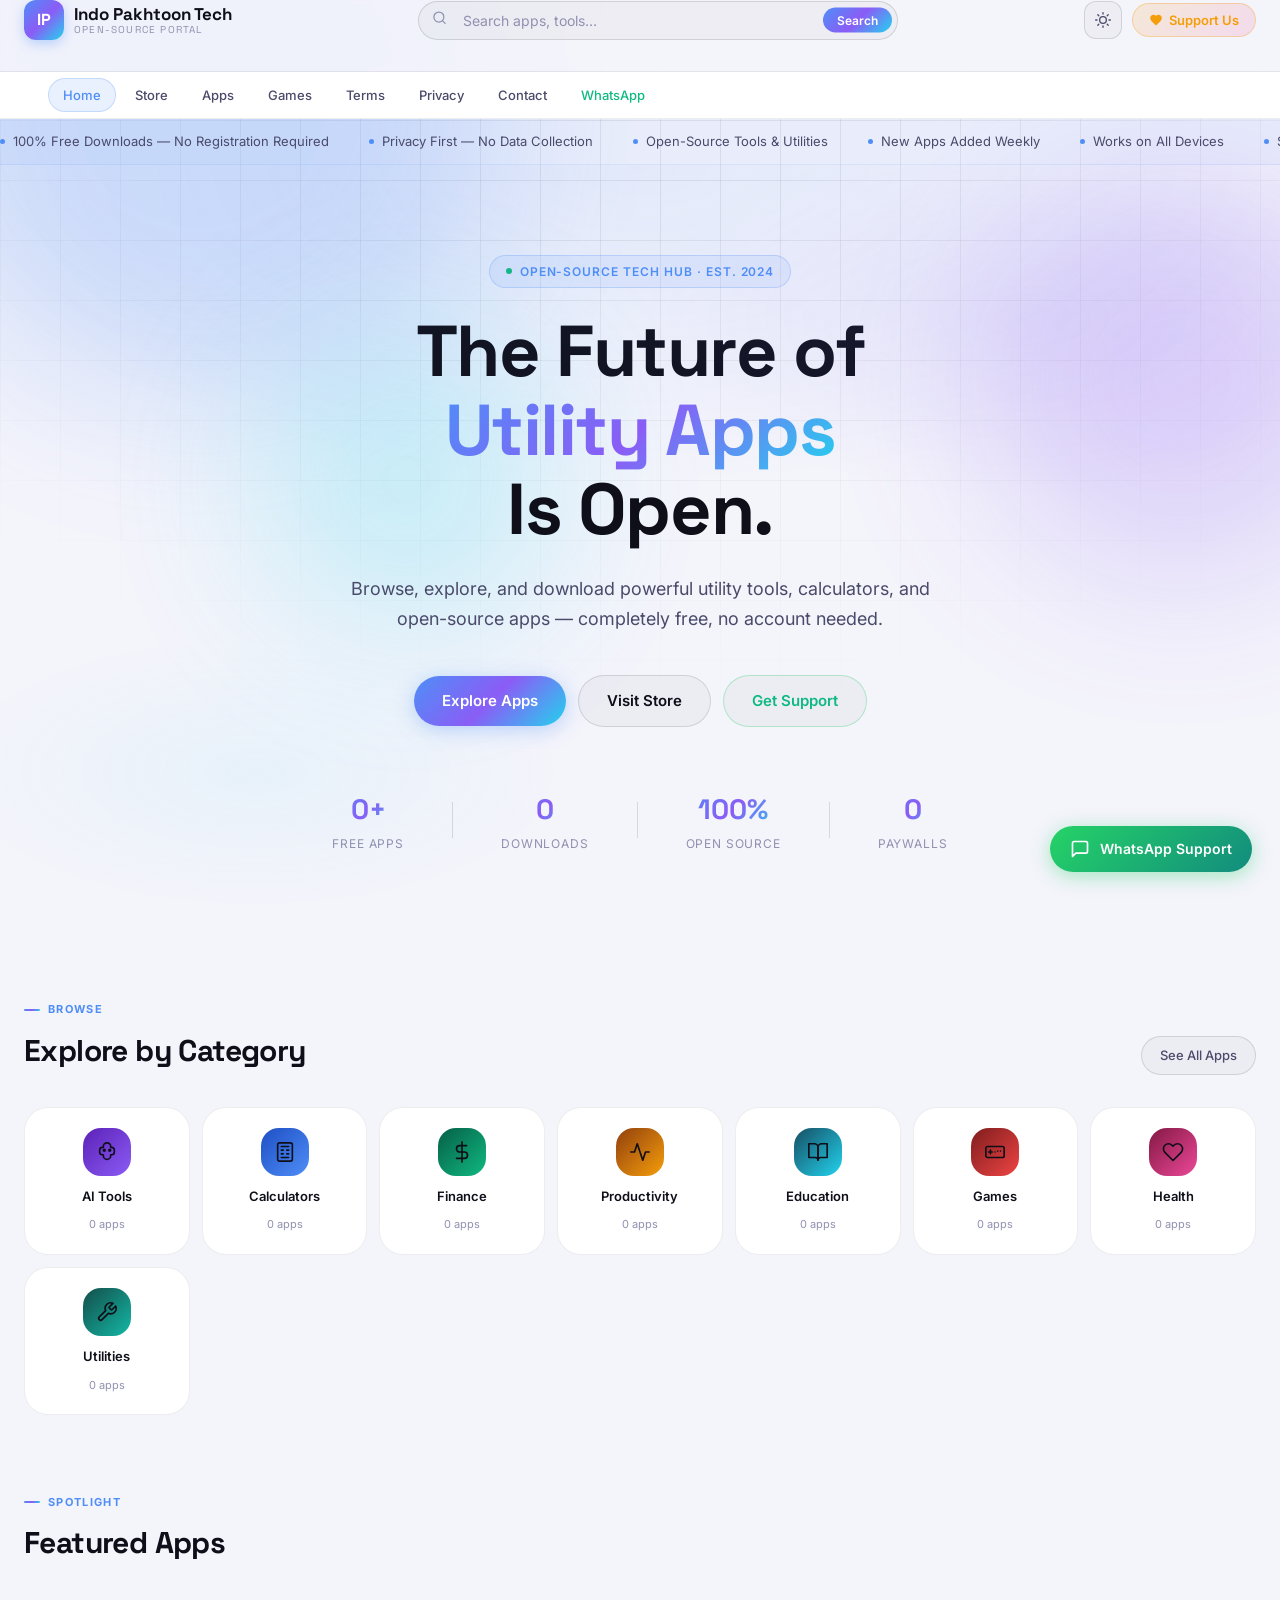
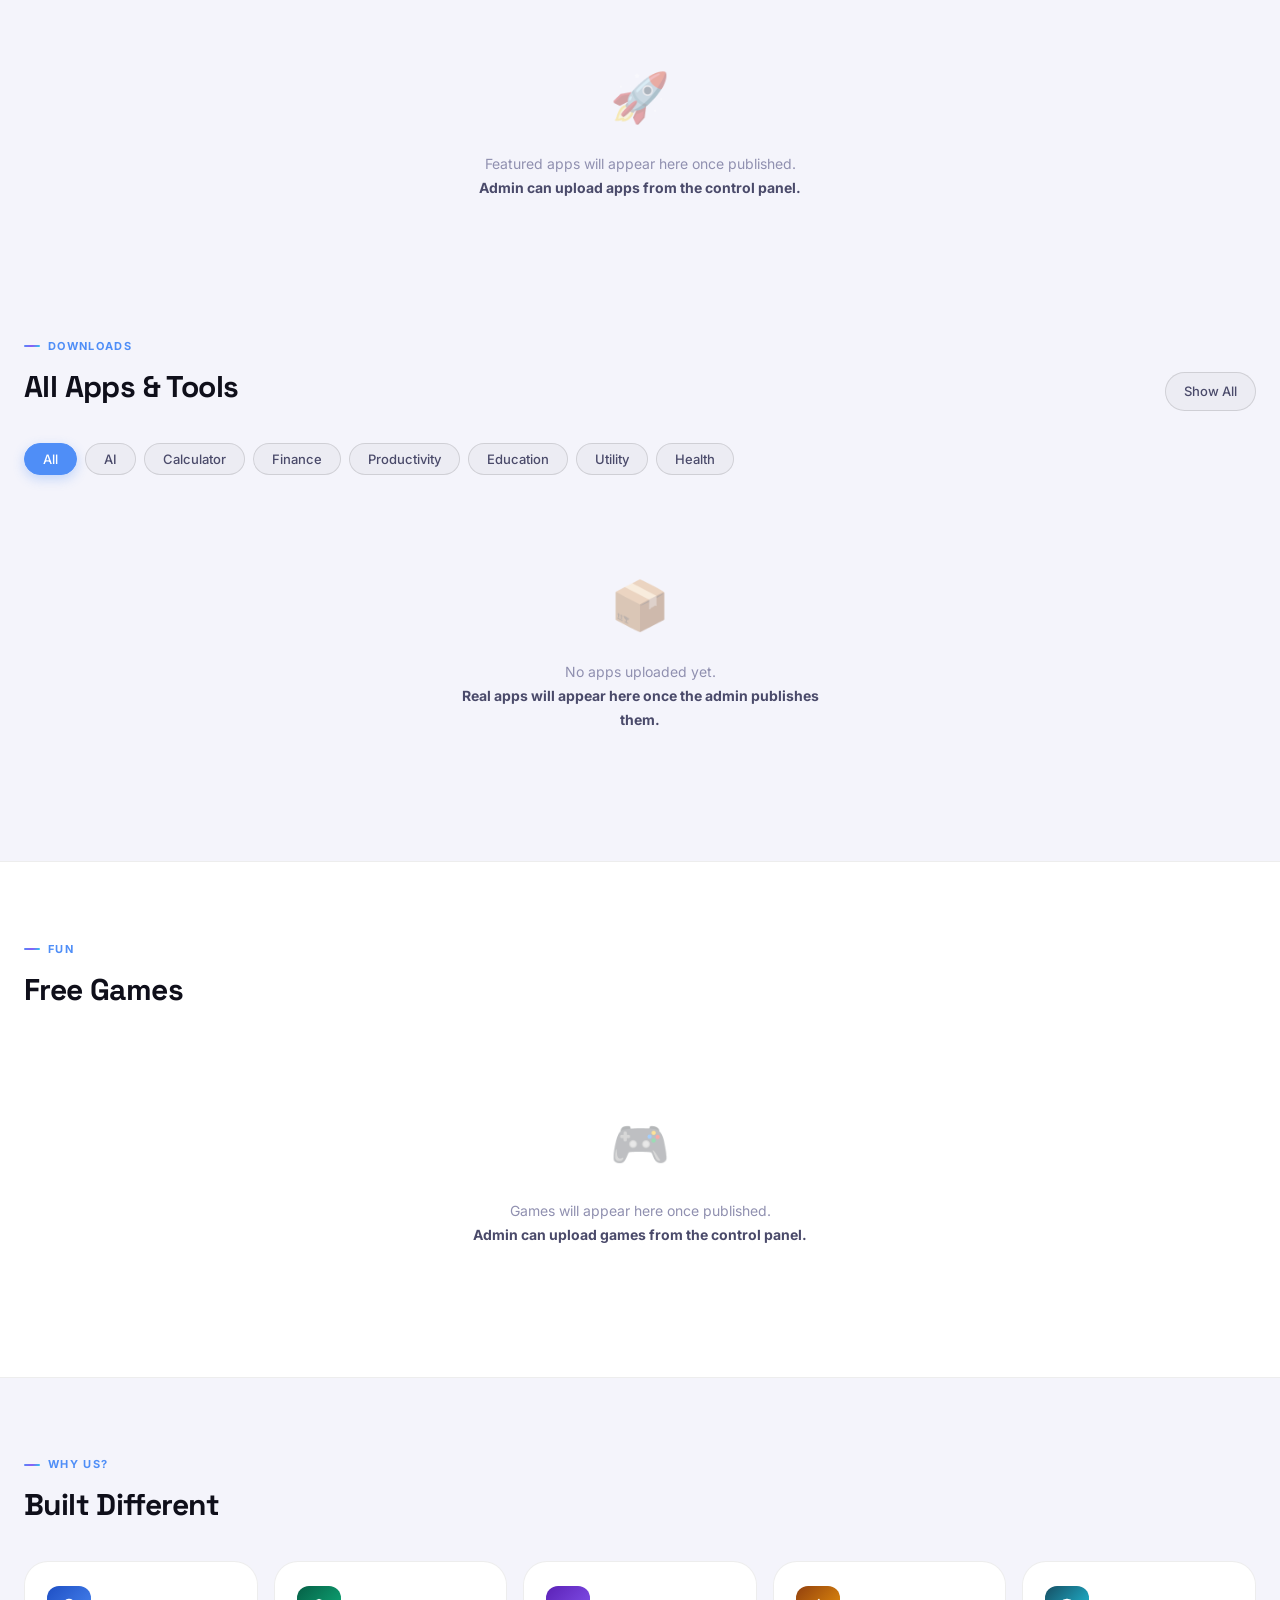
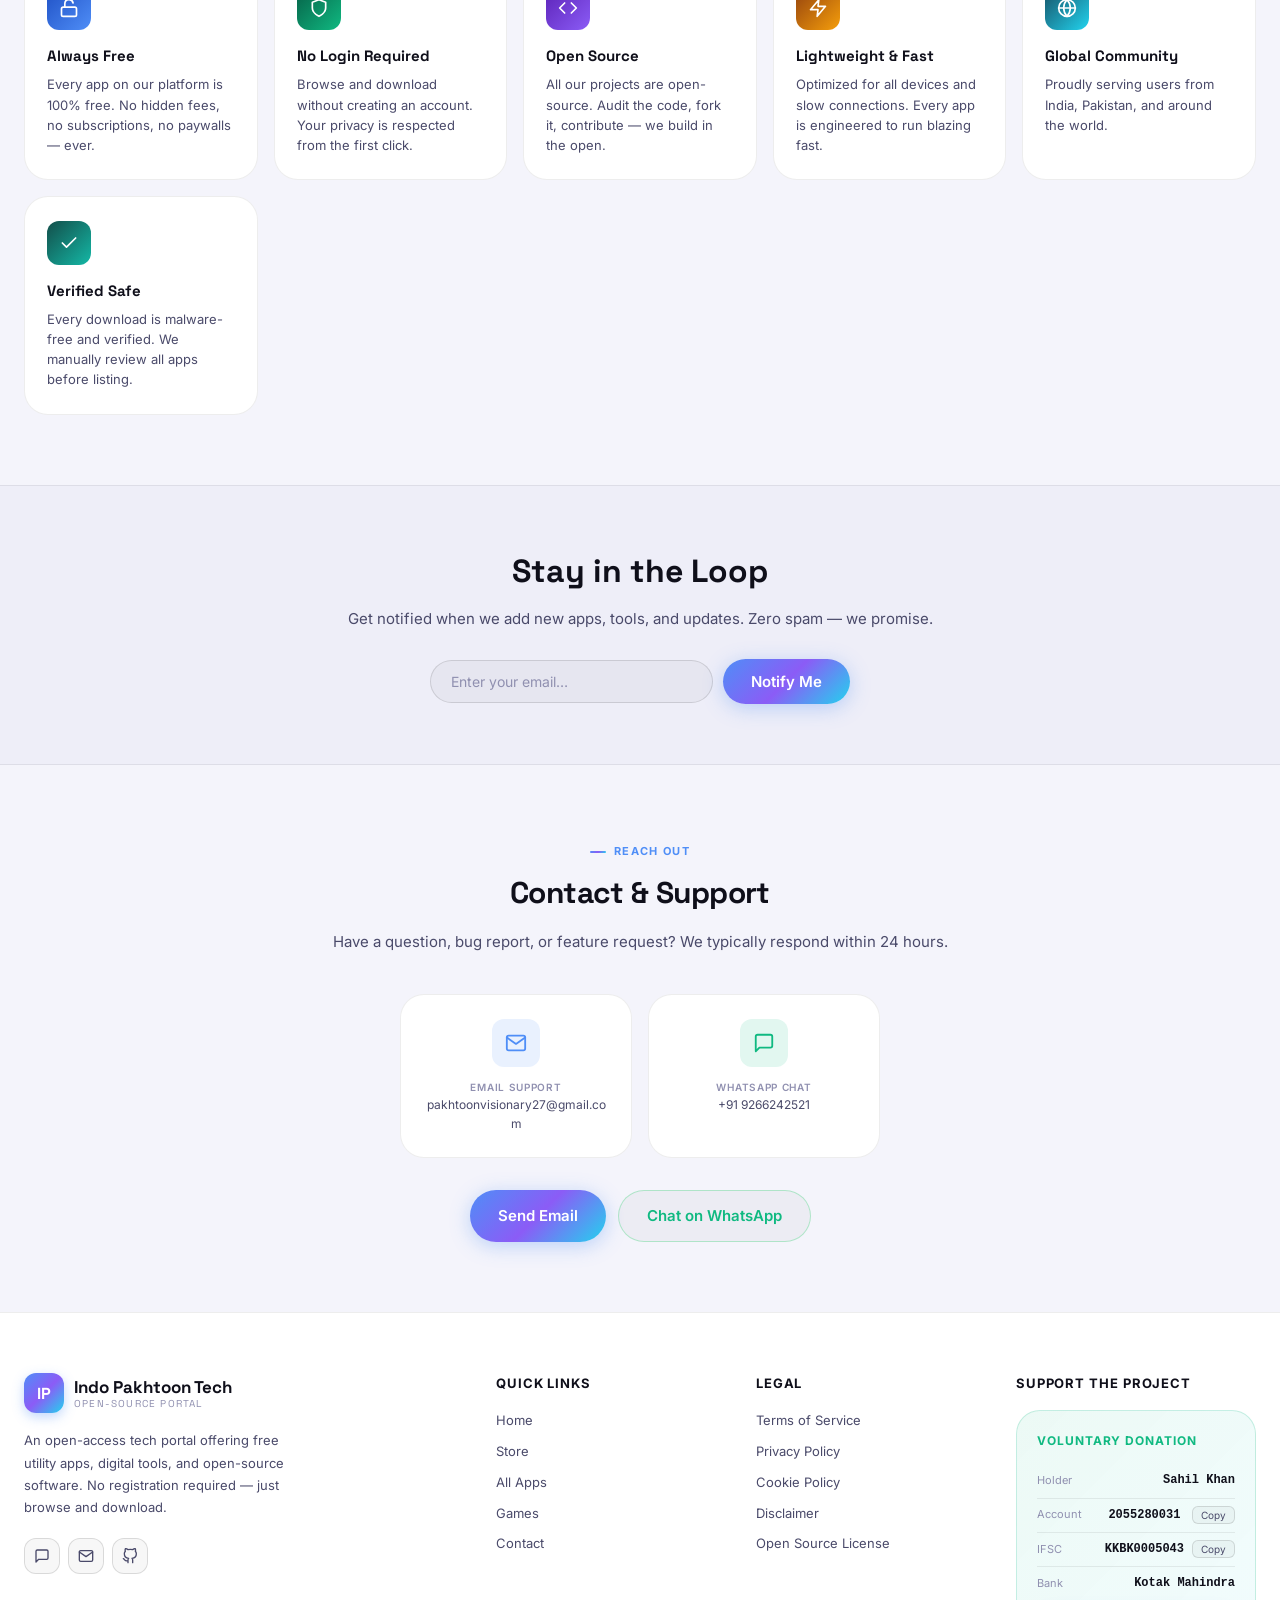
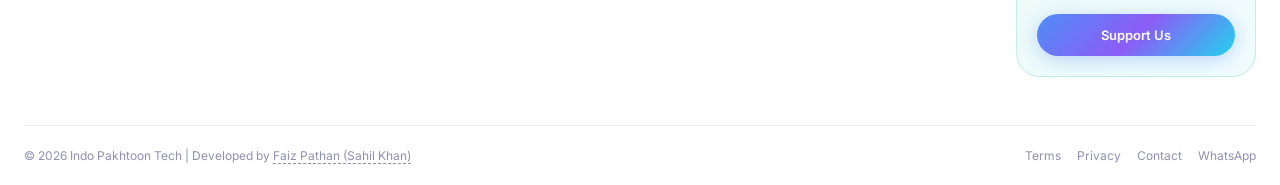
==== commit 989b6d35: "feat: restored all UI features, support modal, copy toast, admin panel, and modular fix" ====
--- a/index.html
+++ b/index.html
@@ -10,7 +10,6 @@
   <meta property="og:description" content="Browse and download utility apps and open-source tools — no registration required." />
   <meta property="og:type" content="website" />
   <title>Indo Pakhtoon Tech – Utility Apps & Digital Tools</title>
-
   <link rel="preconnect" href="https://fonts.googleapis.com" />
   <link rel="preconnect" href="https://fonts.gstatic.com" crossorigin />
   <link href="https://fonts.googleapis.com/css2?family=Inter:wght@300;400;500;600;700;800;900&family=Space+Grotesk:wght@400;500;600;700&display=swap" rel="stylesheet" />
@@ -25,29 +24,26 @@
   <!-- Scroll progress bar -->
   <div class="scroll-progress" id="scrollProgress"></div>
 
-  <!-- Background decorative grid -->
+  <!-- Background grid -->
   <div class="bg-grid" aria-hidden="true">
     <div class="bg-orb bg-orb-1"></div>
     <div class="bg-orb bg-orb-2"></div>
     <div class="bg-orb bg-orb-3"></div>
   </div>
 
-  <!-- Long press ring for secret admin trigger -->
+  <!-- Long press ring -->
   <div class="long-press-ring" id="longPressRing"></div>
 
-  <!-- Cloud Sync Status Bar (admin-only visible) -->
+  <!-- Cloud Sync Status Bar (admin-only) -->
   <div class="cloud-status-bar" id="cloudStatusBar">
     <div class="cloud-dot" id="cloudDot"></div>
     <span id="cloudStatusText">Syncing…</span>
   </div>
 
-  <!-- ═══════════════════════════════════════
-       HEADER
-  ═══════════════════════════════════════ -->
+  <!-- ═══ HEADER ═══ -->
   <header class="header" id="mainHeader" role="banner">
     <div class="container">
       <div class="header-inner">
-
         <div class="header-left">
           <button class="hamburger" id="hamburgerBtn" aria-label="Open Menu" aria-expanded="false">
             <span></span><span></span><span></span>
@@ -85,21 +81,19 @@
               <path d="M21 12.79A9 9 0 1 1 11.21 3 7 7 0 0 0 21 12.79z"/>
             </svg>
           </button>
-          <button class="donate-btn" onclick="openDonateModal()">
+          <!-- FIXED: Support button with proper id -->
+          <button class="donate-btn" id="supportBtn" type="button" aria-label="Support Us">
             <svg width="14" height="14" viewBox="0 0 24 24" fill="currentColor">
               <path d="M12 21.35l-1.45-1.32C5.4 15.36 2 12.28 2 8.5 2 5.42 4.42 3 7.5 3c1.74 0 3.41.81 4.5 2.09C13.09 3.81 14.76 3 16.5 3 19.58 3 22 5.42 22 8.5c0 3.78-3.4 6.86-8.55 11.54L12 21.35z"/>
             </svg>
             <span class="donate-label">Support Us</span>
           </button>
         </div>
-
       </div>
     </div>
   </header>
 
-  <!-- ═══════════════════════════════════════
-       NAV RIBBON
-  ═══════════════════════════════════════ -->
+  <!-- ═══ NAV RIBBON ═══ -->
   <nav class="nav-ribbon" aria-label="Primary navigation">
     <div class="container">
       <div class="nav-ribbon-inner">
@@ -115,26 +109,24 @@
     </div>
   </nav>
 
-  <!-- ═══════════════════════════════════════
-       MOBILE DRAWER
-  ═══════════════════════════════════════ -->
+  <!-- ═══ MOBILE DRAWER ═══ -->
   <div class="mobile-nav-overlay" id="mobileOverlay" aria-hidden="true"></div>
   <aside class="mobile-nav-drawer" id="mobileDrawer" aria-label="Mobile navigation" aria-hidden="true">
     <div class="drawer-header">
-      <a href="#home" class="logo" onclick="closeMobileNav()">
+      <a href="#home" class="logo" id="drawerLogoLink">
         <div class="logo-icon" id="drawerLogoIcon">IP</div>
         <div class="logo-text">Indo Pakhtoon Tech<span>Open-Source Portal</span></div>
       </a>
-      <button class="drawer-close" onclick="closeMobileNav()" aria-label="Close menu">✕</button>
+      <button class="drawer-close" id="drawerCloseBtn" aria-label="Close menu">✕</button>
     </div>
     <div class="drawer-links">
-      <a href="#home"        class="drawer-link active" onclick="closeMobileNav()"><span class="d-icon">⌂</span>Home</a>
-      <a href="#store"       class="drawer-link" onclick="closeMobileNav()"><span class="d-icon">🛒</span>Store</a>
-      <a href="#apps"        class="drawer-link" onclick="closeMobileNav()"><span class="d-icon">📱</span>Apps</a>
-      <a href="#games"       class="drawer-link" onclick="closeMobileNav()"><span class="d-icon">🎮</span>Games</a>
-      <a href="terms.html"   class="drawer-link" onclick="closeMobileNav()"><span class="d-icon">📄</span>Terms</a>
-      <a href="privacy.html" class="drawer-link" onclick="closeMobileNav()"><span class="d-icon">🔒</span>Privacy</a>
-      <a href="#contact"     class="drawer-link" onclick="closeMobileNav()"><span class="d-icon">✉</span>Contact</a>
+      <a href="#home"        class="drawer-link active" data-drawer-link>Home</a>
+      <a href="#store"       class="drawer-link" data-drawer-link>Store</a>
+      <a href="#apps"        class="drawer-link" data-drawer-link>Apps</a>
+      <a href="#games"       class="drawer-link" data-drawer-link>Games</a>
+      <a href="terms.html"   class="drawer-link">Terms</a>
+      <a href="privacy.html" class="drawer-link">Privacy</a>
+      <a href="#contact"     class="drawer-link" data-drawer-link>Contact</a>
     </div>
     <div class="drawer-footer">
       <div class="drawer-contact">
@@ -144,12 +136,10 @@
     </div>
   </aside>
 
-  <!-- ═══════════════════════════════════════
-       MAIN CONTENT
-  ═══════════════════════════════════════ -->
+  <!-- ═══ MAIN ═══ -->
   <main class="main-content" role="main">
 
-    <!-- Info Strip Marquee -->
+    <!-- Info Strip -->
     <div class="info-strip" aria-label="Platform highlights">
       <div class="marquee-track" aria-hidden="true">
         <span class="marquee-item"><span class="mi-dot"></span>100% Free Downloads — No Registration Required</span>
@@ -188,7 +178,6 @@
           <a href="#store" class="btn-secondary">Visit Store</a>
           <a href="https://wa.me/+919266242521" target="_blank" rel="noopener" class="btn-secondary btn-wa">Get Support</a>
         </div>
-        <!-- Dynamic Stats -->
         <div class="hero-stats">
           <div class="hero-stat">
             <div class="val" id="statApps">0+</div>
@@ -213,7 +202,7 @@
       </div>
     </section>
 
-    <!-- ═══ EXPLORE BY CATEGORY ═══ -->
+    <!-- ═══ CATEGORIES ═══ -->
     <section class="section-pad" aria-labelledby="catHeading">
       <div class="container">
         <div class="section-header">
@@ -224,7 +213,7 @@
           <a href="#apps" class="view-all-link">See All Apps</a>
         </div>
         <div class="categories-grid" role="list">
-          <div class="category-card" role="listitem" tabindex="0" onclick="filterByCategory('ai')">
+          <div class="category-card" role="listitem" tabindex="0" data-cat="ai">
             <div class="cat-icon icon-purple">
               <svg width="22" height="22" viewBox="0 0 24 24" fill="none" stroke="currentColor" stroke-width="1.8" stroke-linecap="round" stroke-linejoin="round">
                 <path d="M12 2a4 4 0 0 1 4 4v1h1a3 3 0 0 1 3 3v2a3 3 0 0 1-3 3h-1v1a4 4 0 0 1-8 0v-1H7a3 3 0 0 1-3-3v-2a3 3 0 0 1 3-3h1V6a4 4 0 0 1 4-4z"/>
@@ -235,7 +224,7 @@
             <span class="cat-name">AI Tools</span>
             <span class="cat-count" id="catCount-ai">0 apps</span>
           </div>
-          <div class="category-card" role="listitem" tabindex="0" onclick="filterByCategory('calculator')">
+          <div class="category-card" role="listitem" tabindex="0" data-cat="calculator">
             <div class="cat-icon icon-blue">
               <svg width="22" height="22" viewBox="0 0 24 24" fill="none" stroke="currentColor" stroke-width="1.8" stroke-linecap="round" stroke-linejoin="round">
                 <rect x="4" y="2" width="16" height="20" rx="2"/>
@@ -247,7 +236,7 @@
             <span class="cat-name">Calculators</span>
             <span class="cat-count" id="catCount-calculator">0 apps</span>
           </div>
-          <div class="category-card" role="listitem" tabindex="0" onclick="filterByCategory('finance')">
+          <div class="category-card" role="listitem" tabindex="0" data-cat="finance">
             <div class="cat-icon icon-green">
               <svg width="22" height="22" viewBox="0 0 24 24" fill="none" stroke="currentColor" stroke-width="1.8" stroke-linecap="round" stroke-linejoin="round">
                 <line x1="12" y1="1" x2="12" y2="23"/>
@@ -257,7 +246,7 @@
             <span class="cat-name">Finance</span>
             <span class="cat-count" id="catCount-finance">0 apps</span>
           </div>
-          <div class="category-card" role="listitem" tabindex="0" onclick="filterByCategory('productivity')">
+          <div class="category-card" role="listitem" tabindex="0" data-cat="productivity">
             <div class="cat-icon icon-orange">
               <svg width="22" height="22" viewBox="0 0 24 24" fill="none" stroke="currentColor" stroke-width="1.8" stroke-linecap="round" stroke-linejoin="round">
                 <polyline points="22 12 18 12 15 21 9 3 6 12 2 12"/>
@@ -266,7 +255,7 @@
             <span class="cat-name">Productivity</span>
             <span class="cat-count" id="catCount-productivity">0 apps</span>
           </div>
-          <div class="category-card" role="listitem" tabindex="0" onclick="filterByCategory('education')">
+          <div class="category-card" role="listitem" tabindex="0" data-cat="education">
             <div class="cat-icon icon-cyan">
               <svg width="22" height="22" viewBox="0 0 24 24" fill="none" stroke="currentColor" stroke-width="1.8" stroke-linecap="round" stroke-linejoin="round">
                 <path d="M2 3h6a4 4 0 0 1 4 4v14a3 3 0 0 0-3-3H2z"/>
@@ -276,7 +265,7 @@
             <span class="cat-name">Education</span>
             <span class="cat-count" id="catCount-education">0 apps</span>
           </div>
-          <div class="category-card" role="listitem" tabindex="0" onclick="filterByCategory('games')">
+          <div class="category-card" role="listitem" tabindex="0" data-cat="games">
             <div class="cat-icon icon-red">
               <svg width="22" height="22" viewBox="0 0 24 24" fill="none" stroke="currentColor" stroke-width="1.8" stroke-linecap="round" stroke-linejoin="round">
                 <rect x="2" y="6" width="20" height="12" rx="2"/>
@@ -287,7 +276,7 @@
             <span class="cat-name">Games</span>
             <span class="cat-count" id="catCount-games">0 apps</span>
           </div>
-          <div class="category-card" role="listitem" tabindex="0" onclick="filterByCategory('health')">
+          <div class="category-card" role="listitem" tabindex="0" data-cat="health">
             <div class="cat-icon icon-pink">
               <svg width="22" height="22" viewBox="0 0 24 24" fill="none" stroke="currentColor" stroke-width="1.8" stroke-linecap="round" stroke-linejoin="round">
                 <path d="M20.84 4.61a5.5 5.5 0 0 0-7.78 0L12 5.67l-1.06-1.06a5.5 5.5 0 0 0-7.78 7.78l1.06 1.06L12 21.23l7.78-7.78 1.06-1.06a5.5 5.5 0 0 0 0-7.78z"/>
@@ -296,7 +285,7 @@
             <span class="cat-name">Health</span>
             <span class="cat-count" id="catCount-health">0 apps</span>
           </div>
-          <div class="category-card" role="listitem" tabindex="0" onclick="filterByCategory('utility')">
+          <div class="category-card" role="listitem" tabindex="0" data-cat="utility">
             <div class="cat-icon icon-teal">
               <svg width="22" height="22" viewBox="0 0 24 24" fill="none" stroke="currentColor" stroke-width="1.8" stroke-linecap="round" stroke-linejoin="round">
                 <path d="M14.7 6.3a1 1 0 0 0 0 1.4l1.6 1.6a1 1 0 0 0 1.4 0l3.77-3.77a6 6 0 0 1-7.94 7.94l-6.91 6.91a2.12 2.12 0 0 1-3-3l6.91-6.91a6 6 0 0 1 7.94-7.94l-3.76 3.76z"/>
@@ -335,28 +324,25 @@
             <div class="section-label">Downloads</div>
             <h2 class="section-title" id="appsHeading">All Apps & Tools</h2>
           </div>
-          <a href="#" class="view-all-link" onclick="clearSearch();return false;">Show All</a>
+          <a href="#" class="view-all-link" id="showAllBtn">Show All</a>
         </div>
         <div class="filter-tabs" role="tablist">
-          <button class="filter-tab active" role="tab" aria-selected="true"  onclick="filterTab(this,'all')">All</button>
-          <button class="filter-tab" role="tab" aria-selected="false" onclick="filterTab(this,'ai')">AI</button>
-          <button class="filter-tab" role="tab" aria-selected="false" onclick="filterTab(this,'calculator')">Calculator</button>
-          <button class="filter-tab" role="tab" aria-selected="false" onclick="filterTab(this,'finance')">Finance</button>
-          <button class="filter-tab" role="tab" aria-selected="false" onclick="filterTab(this,'productivity')">Productivity</button>
-          <button class="filter-tab" role="tab" aria-selected="false" onclick="filterTab(this,'education')">Education</button>
-          <button class="filter-tab" role="tab" aria-selected="false" onclick="filterTab(this,'utility')">Utility</button>
-          <button class="filter-tab" role="tab" aria-selected="false" onclick="filterTab(this,'health')">Health</button>
-        </div>
-        <!-- Real apps render zone -->
+          <button class="filter-tab active" role="tab" aria-selected="true"  data-filter="all">All</button>
+          <button class="filter-tab" role="tab" aria-selected="false" data-filter="ai">AI</button>
+          <button class="filter-tab" role="tab" aria-selected="false" data-filter="calculator">Calculator</button>
+          <button class="filter-tab" role="tab" aria-selected="false" data-filter="finance">Finance</button>
+          <button class="filter-tab" role="tab" aria-selected="false" data-filter="productivity">Productivity</button>
+          <button class="filter-tab" role="tab" aria-selected="false" data-filter="education">Education</button>
+          <button class="filter-tab" role="tab" aria-selected="false" data-filter="utility">Utility</button>
+          <button class="filter-tab" role="tab" aria-selected="false" data-filter="health">Health</button>
+        </div>
         <div id="realAppsZone"></div>
-        <!-- No results -->
         <div class="no-results" id="noResults" role="status">
           <svg width="64" height="64" viewBox="0 0 24 24" fill="none" stroke="currentColor" stroke-width="1.5">
             <circle cx="11" cy="11" r="8"/><line x1="21" y1="21" x2="16.65" y2="16.65"/>
           </svg>
           <p>No apps found. Try a different keyword or category.</p>
         </div>
-        <!-- Empty state -->
         <div id="appsEmptyState" class="section-empty-state" style="display:none;">
           <div class="empty-icon">📦</div>
           <p>No apps uploaded yet.<br/><strong>Real apps will appear here once the admin publishes them.</strong></p>
@@ -395,8 +381,7 @@
           <div class="feature-card" role="listitem">
             <div class="feature-icon icon-blue">
               <svg width="20" height="20" viewBox="0 0 24 24" fill="none" stroke="white" stroke-width="2" stroke-linecap="round" stroke-linejoin="round">
-                <rect x="3" y="11" width="18" height="11" rx="2" ry="2"/>
-                <path d="M7 11V7a5 5 0 0 1 9.9-1"/>
+                <rect x="3" y="11" width="18" height="11" rx="2" ry="2"/><path d="M7 11V7a5 5 0 0 1 9.9-1"/>
               </svg>
             </div>
             <h3 class="feature-title">Always Free</h3>
@@ -452,16 +437,28 @@
       </div>
     </section>
 
-    <!-- ═══ CTA BAND ═══ -->
-    <div class="cta-band" aria-labelledby="ctaHeading">
+    <!-- ═══ CTA / NEWSLETTER ═══ -->
+    <div class="cta-band" id="newsletter" aria-labelledby="ctaHeading">
       <div class="container">
         <h2 id="ctaHeading">Stay in the Loop</h2>
         <p>Get notified when we add new apps, tools, and updates. Zero spam — we promise.</p>
-        <form class="newsletter-form" onsubmit="handleNewsletter(event)" novalidate>
+        <!-- FIXED: proper id attributes for JS targeting -->
+        <form class="newsletter-form" id="newsletterForm" novalidate>
           <label for="emailInput" class="sr-only">Email address</label>
-          <input type="email" id="emailInput" class="newsletter-input" placeholder="Enter your email…" required autocomplete="email" />
-          <button type="submit" class="btn-primary" style="white-space:nowrap;">Notify Me</button>
+          <input
+            type="email"
+            id="emailInput"
+            class="newsletter-input"
+            placeholder="Enter your email…"
+            required
+            autocomplete="email"
+          />
+          <button type="submit" class="btn-primary" id="notifyMeBtn" style="white-space:nowrap;">
+            Notify Me
+          </button>
         </form>
+        <!-- Feedback message below form -->
+        <p id="newsletterMsg" style="margin-top:12px;font-size:13px;display:none;"></p>
       </div>
     </div>
 
@@ -501,9 +498,7 @@
 
   </main>
 
-  <!-- ═══════════════════════════════════════
-       FOOTER
-  ═══════════════════════════════════════ -->
+  <!-- ═══ FOOTER ═══ -->
   <footer class="footer" role="contentinfo">
     <div class="container">
       <div class="footer-grid">
@@ -515,13 +510,20 @@
           <p class="footer-desc">An open-access tech portal offering free utility apps, digital tools, and open-source software. No registration required — just browse and download.</p>
           <div class="social-links">
             <a href="https://wa.me/+919266242521" class="social-btn" target="_blank" rel="noopener" title="WhatsApp">
-              <svg width="16" height="16" viewBox="0 0 24 24" fill="none" stroke="currentColor" stroke-width="2" stroke-linecap="round" stroke-linejoin="round"><path d="M21 15a2 2 0 0 1-2 2H7l-4 4V5a2 2 0 0 1 2-2h14a2 2 0 0 1 2 2z"/></svg>
+              <svg width="16" height="16" viewBox="0 0 24 24" fill="none" stroke="currentColor" stroke-width="2" stroke-linecap="round" stroke-linejoin="round">
+                <path d="M21 15a2 2 0 0 1-2 2H7l-4 4V5a2 2 0 0 1 2-2h14a2 2 0 0 1 2 2z"/>
+              </svg>
             </a>
             <a href="mailto:pakhtoonvisionary27@gmail.com" class="social-btn" title="Email">
-              <svg width="16" height="16" viewBox="0 0 24 24" fill="none" stroke="currentColor" stroke-width="2" stroke-linecap="round" stroke-linejoin="round"><path d="M4 4h16c1.1 0 2 .9 2 2v12c0 1.1-.9 2-2 2H4c-1.1 0-2-.9-2-2V6c0-1.1.9-2 2-2z"/><polyline points="22,6 12,13 2,6"/></svg>
+              <svg width="16" height="16" viewBox="0 0 24 24" fill="none" stroke="currentColor" stroke-width="2" stroke-linecap="round" stroke-linejoin="round">
+                <path d="M4 4h16c1.1 0 2 .9 2 2v12c0 1.1-.9 2-2 2H4c-1.1 0-2-.9-2-2V6c0-1.1.9-2 2-2z"/>
+                <polyline points="22,6 12,13 2,6"/>
+              </svg>
             </a>
             <a href="https://github.com" class="social-btn" target="_blank" rel="noopener" title="GitHub">
-              <svg width="16" height="16" viewBox="0 0 24 24" fill="none" stroke="currentColor" stroke-width="2" stroke-linecap="round" stroke-linejoin="round"><path d="M9 19c-5 1.5-5-2.5-7-3m14 6v-3.87a3.37 3.37 0 0 0-.94-2.61c3.14-.35 6.44-1.54 6.44-7A5.44 5.44 0 0 0 20 4.77 5.07 5.07 0 0 0 19.91 1S18.73.65 16 2.48a13.38 13.38 0 0 0-7 0C6.27.65 5.09 1 5.09 1A5.07 5.07 0 0 0 5 4.77a5.44 5.44 0 0 0-1.5 3.78c0 5.42 3.3 6.61 6.44 7A3.37 3.37 0 0 0 9 18.13V22"/></svg>
+              <svg width="16" height="16" viewBox="0 0 24 24" fill="none" stroke="currentColor" stroke-width="2" stroke-linecap="round" stroke-linejoin="round">
+                <path d="M9 19c-5 1.5-5-2.5-7-3m14 6v-3.87a3.37 3.37 0 0 0-.94-2.61c3.14-.35 6.44-1.54 6.44-7A5.44 5.44 0 0 0 20 4.77 5.07 5.07 0 0 0 19.91 1S18.73.65 16 2.48a13.38 13.38 0 0 0-7 0C6.27.65 5.09 1 5.09 1A5.07 5.07 0 0 0 5 4.77a5.44 5.44 0 0 0-1.5 3.78c0 5.42 3.3 6.61 6.44 7A3.37 3.37 0 0 0 9 18.13V22"/>
+              </svg>
             </a>
           </div>
         </div>
@@ -552,19 +554,26 @@
           <h3 class="footer-col-title">Support the Project</h3>
           <div class="bank-box">
             <div class="bank-box-title">Voluntary Donation</div>
-            <div class="bank-row"><span class="bank-label">Holder</span><span class="bank-value">Sahil Khan</span></div>
+            <div class="bank-row">
+              <span class="bank-label">Holder</span>
+              <span class="bank-value">Sahil Khan</span>
+            </div>
             <div class="bank-row">
               <span class="bank-label">Account</span>
               <span class="bank-value">2055280031</span>
-              <button class="copy-btn" onclick="copyText('2055280031','Account number')">Copy</button>
+              <!-- FIXED: data-copy attribute pattern -->
+              <button class="copy-btn" data-copy="2055280031" data-label="Account number">Copy</button>
             </div>
             <div class="bank-row">
               <span class="bank-label">IFSC</span>
               <span class="bank-value">KKBK0005043</span>
-              <button class="copy-btn" onclick="copyText('KKBK0005043','IFSC code')">Copy</button>
-            </div>
-            <div class="bank-row"><span class="bank-label">Bank</span><span class="bank-value">Kotak Mahindra</span></div>
-            <button class="btn-primary btn-full" onclick="openDonateModal()">Support Us</button>
+              <button class="copy-btn" data-copy="KKBK0005043" data-label="IFSC code">Copy</button>
+            </div>
+            <div class="bank-row">
+              <span class="bank-label">Bank</span>
+              <span class="bank-value">Kotak Mahindra</span>
+            </div>
+            <button class="btn-primary btn-full" id="footerSupportBtn" type="button">Support Us</button>
           </div>
         </div>
       </div>
@@ -572,7 +581,15 @@
       <div class="footer-bottom">
         <p class="copyright">
           © 2026 Indo Pakhtoon Tech  |  Developed by
-          <span class="secret-trigger" id="secretTrigger" role="button" tabindex="0" title="Admin Access">Faiz Pathan (Sahil Khan)</span>
+          <!-- FIXED: secret trigger with proper role -->
+          <span
+            class="secret-trigger"
+            id="secretTrigger"
+            role="button"
+            tabindex="0"
+            aria-label="Admin access"
+            title="Hold to access admin panel"
+          >Faiz Pathan (Sahil Khan)</span>
         </p>
         <div class="footer-bottom-links">
           <a href="terms.html">Terms</a>
@@ -584,7 +601,7 @@
     </div>
   </footer>
 
-  <!-- WhatsApp Float Button -->
+  <!-- WhatsApp Float -->
   <a href="https://wa.me/+919266242521" class="wa-float" target="_blank" rel="noopener" aria-label="WhatsApp Support">
     <svg width="20" height="20" viewBox="0 0 24 24" fill="none" stroke="currentColor" stroke-width="2" stroke-linecap="round" stroke-linejoin="round">
       <path d="M21 15a2 2 0 0 1-2 2H7l-4 4V5a2 2 0 0 1 2-2h14a2 2 0 0 1 2 2z"/>
@@ -593,7 +610,7 @@
   </a>
 
   <!-- Back to Top -->
-  <button class="back-top" id="backTop" onclick="window.scrollTo({top:0,behavior:'smooth'})" aria-label="Back to top">
+  <button class="back-top" id="backTop" aria-label="Back to top">
     <svg width="18" height="18" viewBox="0 0 24 24" fill="none" stroke="currentColor" stroke-width="2.5" stroke-linecap="round" stroke-linejoin="round">
       <polyline points="18 15 12 9 6 15"/>
     </svg>
@@ -602,48 +619,77 @@
   <!-- Toast Container -->
   <div class="toast-container" id="toastContainer" aria-live="polite" aria-atomic="true"></div>
 
-  <!-- ═══════════════════════════════════════
-       DONATE MODAL
-  ═══════════════════════════════════════ -->
+  <!-- ═══ DONATE / SUPPORT MODAL ═══ -->
   <div class="modal-overlay" id="donateModal" role="dialog" aria-modal="true" aria-labelledby="donateModalTitle">
     <div class="modal-box">
-      <button class="modal-close" onclick="closeDonateModal()" aria-label="Close">×</button>
+      <button class="modal-close" id="donateModalClose" aria-label="Close modal">×</button>
       <div class="modal-emoji">💛</div>
       <h2 class="modal-title" id="donateModalTitle">Support Indo Pakhtoon Tech</h2>
       <p class="modal-sub">Your voluntary donation helps us keep everything free and open.</p>
       <div class="donate-bank-rows">
-        <div class="dbank-row"><span class="dbank-key">Account Holder</span><span class="dbank-val">Sahil Khan</span></div>
+        <div class="dbank-row">
+          <span class="dbank-key">Account Holder</span>
+          <span class="dbank-val">Sahil Khan</span>
+        </div>
         <div class="dbank-row">
           <span class="dbank-key">Account Number</span>
-          <div class="dbank-copy"><span class="dbank-val">2055280031</span><button class="copy-btn" onclick="copyText('2055280031','Account number')">Copy</button></div>
+          <div class="dbank-copy">
+            <span class="dbank-val">2055280031</span>
+            <button class="copy-btn" data-copy="2055280031" data-label="Account number">Copy</button>
+          </div>
         </div>
         <div class="dbank-row">
           <span class="dbank-key">IFSC Code</span>
-          <div class="dbank-copy"><span class="dbank-val">KKBK0005043</span><button class="copy-btn" onclick="copyText('KKBK0005043','IFSC code')">Copy</button></div>
-        </div>
-        <div class="dbank-row"><span class="dbank-key">Bank</span><span class="dbank-val">Kotak Mahindra Bank</span></div>
-        <div class="dbank-row"><span class="dbank-key">Account Type</span><span class="dbank-val">Savings</span></div>
-      </div>
-      <div class="modal-note">This is a voluntary donation. Indo Pakhtoon Tech does not charge for any app or service.</div>
+          <div class="dbank-copy">
+            <span class="dbank-val">KKBK0005043</span>
+            <button class="copy-btn" data-copy="KKBK0005043" data-label="IFSC code">Copy</button>
+          </div>
+        </div>
+        <div class="dbank-row">
+          <span class="dbank-key">Bank</span>
+          <span class="dbank-val">Kotak Mahindra Bank</span>
+        </div>
+        <div class="dbank-row">
+          <span class="dbank-key">Account Type</span>
+          <span class="dbank-val">Savings</span>
+        </div>
+        <div class="dbank-row">
+          <span class="dbank-key">UPI ID</span>
+          <div class="dbank-copy">
+            <span class="dbank-val">sahilkhan@kotak</span>
+            <button class="copy-btn" data-copy="sahilkhan@kotak" data-label="UPI ID">Copy</button>
+          </div>
+        </div>
+      </div>
+      <div class="modal-note">
+        This is a voluntary donation. Indo Pakhtoon Tech does not charge for any app or service. Every contribution, big or small, keeps this platform alive. 🙏
+      </div>
     </div>
   </div>
 
-  <!-- ═══════════════════════════════════════
-       ADMIN LOGIN MODAL
-  ═══════════════════════════════════════ -->
+  <!-- ═══ ADMIN LOGIN MODAL ═══ -->
   <div class="modal-overlay" id="adminModal" role="dialog" aria-modal="true" aria-labelledby="adminModalTitle">
     <div class="modal-box">
-      <button class="modal-close" onclick="closeAdminModal()" aria-label="Close">×</button>
+      <button class="modal-close" id="adminModalClose" aria-label="Close modal">×</button>
       <div class="modal-emoji">🛡</div>
       <h2 class="modal-title" id="adminModalTitle">Admin Access</h2>
       <p class="modal-sub">Restricted area. Authenticate to enter the control panel.</p>
       <div class="admin-form">
-        <input type="password" class="admin-input" id="adminPassInput" placeholder="Enter admin password…" autocomplete="current-password" aria-label="Admin password" />
-        <button class="btn-primary btn-full" onclick="verifyAdminPassword()">Login with Password</button>
+        <input
+          type="password"
+          class="admin-input"
+          id="adminPassInput"
+          placeholder="Enter admin password…"
+          autocomplete="current-password"
+          aria-label="Admin password"
+        />
+        <button class="btn-primary btn-full" id="adminLoginBtn" type="button">
+          Login with Password
+        </button>
         <div class="admin-divider">or continue with</div>
         <div id="googleSignInBtn"></div>
-        <button class="btn-secondary btn-full btn-google" onclick="initiateGoogleSignIn()">
-          <svg width="16" height="16" viewBox="0 0 24 24" fill="none" xmlns="http://www.w3.org/2000/svg">
+        <button class="btn-secondary btn-full btn-google" id="googleManualBtn" type="button">
+          <svg width="16" height="16" viewBox="0 0 24 24" fill="none" xmlns="http://www.w3.org/2000/svg" style="flex-shrink:0;">
             <path d="M22.56 12.25c0-.78-.07-1.53-.2-2.25H12v4.26h5.92c-.26 1.37-1.04 2.53-2.21 3.31v2.77h3.57c2.08-1.92 3.28-4.74 3.28-8.09z" fill="#4285F4"/>
             <path d="M12 23c2.97 0 5.46-.98 7.28-2.66l-3.57-2.77c-.98.66-2.23 1.06-3.71 1.06-2.86 0-5.29-1.93-6.16-4.53H2.18v2.84C3.99 20.53 7.7 23 12 23z" fill="#34A853"/>
             <path d="M5.84 14.09c-.22-.66-.35-1.36-.35-2.09s.13-1.43.35-2.09V7.07H2.18C1.43 8.55 1 10.22 1 12s.43 3.45 1.18 4.93l3.66-2.84z" fill="#FBBC05"/>
@@ -651,14 +697,12 @@
           </svg>
           Sign in with Google
         </button>
-        <div class="admin-msg" id="adminMsg"></div>
+        <div class="admin-msg" id="adminMsg" role="alert"></div>
       </div>
     </div>
   </div>
 
-  <!-- ═══════════════════════════════════════
-       ADMIN DASHBOARD
-  ═══════════════════════════════════════ -->
+  <!-- ═══ ADMIN DASHBOARD ═══ -->
   <div class="admin-dashboard-overlay" id="adminDashboard" role="dialog" aria-modal="true" aria-labelledby="admDashTitle">
     <div class="admin-dashboard-panel">
 
@@ -679,12 +723,12 @@
             <div id="admCloudDot" class="adm-cloud-dot"></div>
             <span id="admCloudText">Offline</span>
           </div>
-          <button class="adm-close" onclick="closeAdminDashboard()" aria-label="Close dashboard">×</button>
+          <button class="adm-close" id="admCloseBtn" aria-label="Close dashboard">×</button>
         </div>
       </div>
 
       <div class="adm-tabs" role="tablist">
-        <button class="adm-tab active" role="tab" onclick="switchAdmTab(this,'admOverview')">
+        <button class="adm-tab active" role="tab" data-tab="admOverview">
           <span class="adm-tab-icon">
             <svg width="14" height="14" viewBox="0 0 24 24" fill="none" stroke="currentColor" stroke-width="2.5" stroke-linecap="round" stroke-linejoin="round">
               <rect x="3" y="3" width="7" height="7"/><rect x="14" y="3" width="7" height="7"/>
@@ -692,7 +736,7 @@
             </svg>
           </span>Overview
         </button>
-        <button class="adm-tab" role="tab" onclick="switchAdmTab(this,'admUpload')">
+        <button class="adm-tab" role="tab" data-tab="admUpload">
           <span class="adm-tab-icon">
             <svg width="14" height="14" viewBox="0 0 24 24" fill="none" stroke="currentColor" stroke-width="2.5" stroke-linecap="round" stroke-linejoin="round">
               <polyline points="16 16 12 12 8 16"/><line x1="12" y1="12" x2="12" y2="21"/>
@@ -700,7 +744,7 @@
             </svg>
           </span>Upload App
         </button>
-        <button class="adm-tab" role="tab" onclick="switchAdmTab(this,'admManage')">
+        <button class="adm-tab" role="tab" data-tab="admManage">
           <span class="adm-tab-icon">
             <svg width="14" height="14" viewBox="0 0 24 24" fill="none" stroke="currentColor" stroke-width="2.5" stroke-linecap="round" stroke-linejoin="round">
               <line x1="8" y1="6" x2="21" y2="6"/><line x1="8" y1="12" x2="21" y2="12"/>
@@ -709,7 +753,15 @@
             </svg>
           </span>Manage Apps
         </button>
-        <button class="adm-tab" role="tab" onclick="switchAdmTab(this,'admBranding')">
+        <button class="adm-tab" role="tab" data-tab="admSubscribers">
+          <span class="adm-tab-icon">
+            <svg width="14" height="14" viewBox="0 0 24 24" fill="none" stroke="currentColor" stroke-width="2.5" stroke-linecap="round" stroke-linejoin="round">
+              <path d="M4 4h16c1.1 0 2 .9 2 2v12c0 1.1-.9 2-2 2H4c-1.1 0-2-.9-2-2V6c0-1.1.9-2 2-2z"/>
+              <polyline points="22,6 12,13 2,6"/>
+            </svg>
+          </span>Subscribers
+        </button>
+        <button class="adm-tab" role="tab" data-tab="admBranding">
           <span class="adm-tab-icon">
             <svg width="14" height="14" viewBox="0 0 24 24" fill="none" stroke="currentColor" stroke-width="2.5" stroke-linecap="round" stroke-linejoin="round">
               <circle cx="12" cy="12" r="3"/>
@@ -727,19 +779,19 @@
             <div class="adm-stat-card"><div class="adm-stat-val" id="admStatReal">0</div><div class="adm-stat-lbl">Real Apps</div></div>
             <div class="adm-stat-card"><div class="adm-stat-val" id="admStatTotal">0</div><div class="adm-stat-lbl">Total Listed</div></div>
             <div class="adm-stat-card"><div class="adm-stat-val" id="admStatDl">0</div><div class="adm-stat-lbl">Downloads</div></div>
-            <div class="adm-stat-card"><div class="adm-stat-val">100%</div><div class="adm-stat-lbl">Free</div></div>
+            <div class="adm-stat-card"><div class="adm-stat-val" id="admStatSubs">0</div><div class="adm-stat-lbl">Subscribers</div></div>
           </div>
           <div class="adm-section-title">Quick Actions</div>
           <div class="adm-quick-actions">
-            <button class="adm-btn adm-btn-primary" onclick="switchAdmTab(document.querySelectorAll('.adm-tab')[1],'admUpload')">Upload New App</button>
-            <button class="adm-btn adm-btn-ghost" onclick="switchAdmTab(document.querySelectorAll('.adm-tab')[2],'admManage')">Manage Apps</button>
-            <button class="adm-btn adm-btn-ghost" onclick="switchAdmTab(document.querySelectorAll('.adm-tab')[3],'admBranding')">Edit Branding</button>
-            <button class="adm-btn adm-btn-ghost" onclick="manualCloudSync()" id="admSyncBtn">
+            <button class="adm-btn adm-btn-primary" data-goto-tab="admUpload">Upload New App</button>
+            <button class="adm-btn adm-btn-ghost" data-goto-tab="admManage">Manage Apps</button>
+            <button class="adm-btn adm-btn-ghost" data-goto-tab="admSubscribers">View Subscribers</button>
+            <button class="adm-btn adm-btn-ghost" data-goto-tab="admBranding">Edit Branding</button>
+            <button class="adm-btn adm-btn-ghost" id="admSyncBtn">
               <svg width="13" height="13" viewBox="0 0 24 24" fill="none" stroke="currentColor" stroke-width="2.5" stroke-linecap="round" stroke-linejoin="round">
                 <polyline points="1 4 1 10 7 10"/><polyline points="23 20 23 14 17 14"/>
                 <path d="M20.49 9A9 9 0 0 0 5.64 5.64L1 10m22 4l-4.64 4.36A9 9 0 0 1 3.51 15"/>
-              </svg>
-              Force Cloud Sync
+              </svg>Force Cloud Sync
             </button>
           </div>
           <div class="adm-section-title">Recently Added</div>
@@ -758,16 +810,17 @@
               <input type="text" class="adm-field" id="appName" placeholder="e.g. Super Calculator Pro" maxlength="60" />
             </div>
             <div class="adm-form-group">
-              <label class="adm-label" for="appIconFile">App Icon <span class="req">*</span></label>
-              <div class="adm-label-hint">📐 Recommended: Square PNG/JPG · Max File Size: 150 KB (prevents cloud sync failure)</div>
+              <label class="adm-label" for="appIconFile">
+                App Icon <span class="req">*</span>
+                <span class="adm-label-hint">📐 Square PNG/JPG · Max 150 KB</span>
+              </label>
               <div class="adm-file-wrap">
-                <input type="file" class="adm-file-input" id="appIconFile" accept="image/*" onchange="previewAppIcon(this)" />
+                <input type="file" class="adm-file-input" id="appIconFile" accept="image/*" />
                 <div class="adm-file-label">
                   <div class="adm-file-icon">
                     <svg viewBox="0 0 24 24" fill="none" stroke="currentColor" stroke-width="2">
                       <rect x="3" y="3" width="18" height="18" rx="2" ry="2"/>
-                      <circle cx="8.5" cy="8.5" r="1.5"/>
-                      <polyline points="21 15 16 10 5 21"/>
+                      <circle cx="8.5" cy="8.5" r="1.5"/><polyline points="21 15 16 10 5 21"/>
                     </svg>
                   </div>
                   <span id="appIconLabelText">Click to select image…</span>
@@ -806,13 +859,15 @@
               </select>
             </div>
             <div class="adm-form-group adm-full">
-              <label class="adm-label" for="appDownloadLink">Direct Download Link <span class="req">*</span></label>
-              <div class="adm-label-hint">GitHub release URL or any direct file link that triggers download</div>
+              <label class="adm-label" for="appDownloadLink">
+                Download Link <span class="req">*</span>
+                <span class="adm-label-hint">Direct file URL — GitHub releases, Drive, etc.</span>
+              </label>
               <input type="url" class="adm-field" id="appDownloadLink" placeholder="https://github.com/user/repo/releases/download/v1.0/app.apk" />
             </div>
             <div class="adm-form-group adm-full">
               <label class="adm-label" for="appDesc">Description <span class="req">*</span></label>
-              <input type="text" class="adm-field" id="appDesc" placeholder="Briefly describe what this app does…" maxlength="120" />
+              <input type="text" class="adm-field" id="appDesc" placeholder="Briefly describe what this app does…" maxlength="160" />
             </div>
             <div class="adm-form-group">
               <label class="adm-label" for="appSize">File Size</label>
@@ -828,13 +883,19 @@
                 Mark as Featured App (shows in Spotlight section)
               </label>
             </div>
+            <div class="adm-form-group adm-full">
+              <label class="adm-label adm-label-check">
+                <input type="checkbox" id="appNotifySubscribers" class="adm-checkbox" checked />
+                Notify subscribers about this new app via email log
+              </label>
+            </div>
           </div>
           <div class="adm-form-actions">
-            <button class="adm-btn adm-btn-primary" onclick="uploadRealApp()">Publish App</button>
-            <button class="adm-btn adm-btn-ghost" onclick="clearUploadForm()">Clear Form</button>
+            <button class="adm-btn adm-btn-primary" id="publishAppBtn">Publish App</button>
+            <button class="adm-btn adm-btn-ghost" id="clearFormBtn">Clear Form</button>
           </div>
           <div class="adm-info-box">
-            <p><strong>Cloud Sync:</strong> After publishing, data is saved to JSONBin cloud. Download counters update globally in real-time for all visitors worldwide.</p>
+            <p><strong>Cloud Sync:</strong> After publishing, app data + subscriber notification log saved to JSONBin. Download counters update globally in real-time.</p>
           </div>
         </div>
 
@@ -844,10 +905,28 @@
           <div class="adm-alert" id="manageAlert"></div>
           <div class="adm-manage-header">
             <p>Total: <strong id="admRealCount">0</strong> app(s)</p>
-            <button class="adm-btn adm-btn-danger adm-btn-sm" onclick="clearAllRealApps()">Remove All</button>
+            <button class="adm-btn adm-btn-danger adm-btn-sm" id="removeAllAppsBtn">Remove All</button>
           </div>
           <div class="adm-app-list" id="admAppList">
             <div class="adm-empty"><div class="adm-empty-icon">🔒</div><p>No apps uploaded yet.</p></div>
+          </div>
+        </div>
+
+        <!-- SUBSCRIBERS -->
+        <div class="adm-section" id="admSubscribers">
+          <div class="adm-section-title">Email Subscribers</div>
+          <div class="adm-alert" id="subsAlert"></div>
+          <div class="adm-manage-header">
+            <p>Total subscribers: <strong id="subsCount">0</strong></p>
+            <button class="adm-btn adm-btn-ghost adm-btn-sm" id="exportSubsBtn">Export CSV</button>
+          </div>
+          <div class="adm-app-list" id="subsListEl">
+            <div class="adm-empty"><div class="adm-empty-icon">📭</div><p>No subscribers yet.</p></div>
+          </div>
+          <!-- Notification Log -->
+          <div class="adm-section-title" style="margin-top:28px;">Notification Log</div>
+          <div class="adm-app-list" id="notifLogEl" style="max-height:260px;">
+            <div class="adm-empty"><div class="adm-empty-icon">📋</div><p>No notifications sent yet.</p></div>
           </div>
         </div>
 
@@ -862,44 +941,42 @@
                 <div class="logo-preview-big" id="logoPreviewBig">IP</div>
               </div>
               <div class="logo-preview-info">
-                <p>The logo appears in the <strong>header</strong>, <strong>mobile drawer</strong>, and <strong>footer</strong>.</p>
+                <p>Logo appears in <strong>header</strong>, <strong>mobile drawer</strong>, and <strong>footer</strong>.</p>
                 <div class="logo-spec">
                   <svg width="12" height="12" viewBox="0 0 24 24" fill="none" stroke="currentColor" stroke-width="2.5" stroke-linecap="round" stroke-linejoin="round">
                     <circle cx="12" cy="12" r="10"/><line x1="12" y1="8" x2="12" y2="12"/><line x1="12" y1="16" x2="12.01" y2="16"/>
                   </svg>
-                  Recommended: 512×512 px · Square PNG/JPG · Max 150 KB · Transparent BG preferred
+                  Recommended: 512×512 px · Square PNG/JPG · Max 150 KB · Transparent BG
                 </div>
               </div>
             </div>
             <div class="logo-options">
               <div>
-                <div class="adm-label" style="margin-bottom:4px;">Upload Logo Image (Canvas Auto-Resize — No Crop)</div>
-                <div class="adm-label-hint" style="margin-bottom:10px;">Image auto-fits to square with padding. No stretching or cropping ever.</div>
+                <div class="adm-label" style="margin-bottom:4px;">Upload Logo (Canvas Auto-Resize, No Crop)</div>
+                <div class="adm-label-hint" style="margin-bottom:10px;">Auto-fitted to square with padding. Never stretched or cropped.</div>
                 <div class="logo-option-row">
                   <div class="adm-file-wrap" style="flex:1;min-width:200px;">
-                    <input type="file" class="adm-file-input" id="logoFileInput" accept="image/*" onchange="previewLogoFile(this)" />
+                    <input type="file" class="adm-file-input" id="logoFileInput" accept="image/*" />
                     <div class="adm-file-label">
                       <div class="adm-file-icon">
                         <svg viewBox="0 0 24 24" fill="none" stroke="currentColor" stroke-width="2">
                           <rect x="3" y="3" width="18" height="18" rx="2" ry="2"/>
-                          <circle cx="8.5" cy="8.5" r="1.5"/>
-                          <polyline points="21 15 16 10 5 21"/>
+                          <circle cx="8.5" cy="8.5" r="1.5"/><polyline points="21 15 16 10 5 21"/>
                         </svg>
                       </div>
-                      <span id="logoFileLabelText">Click to select logo image…</span>
+                      <span id="logoFileLabelText">Click to select logo…</span>
                     </div>
                   </div>
-                  <button class="adm-btn adm-btn-primary" onclick="applyLogoFile()">Apply Logo</button>
+                  <button class="adm-btn adm-btn-primary" id="applyLogoFileBtn">Apply Logo</button>
                 </div>
                 <img class="adm-file-preview" id="logoFilePreview" alt="Logo preview" />
               </div>
               <div class="logo-text-section">
                 <div class="adm-label" style="margin-bottom:4px;">Or Set Text / Initials</div>
-                <div class="adm-label-hint" style="margin-bottom:10px;">Enter up to 3 characters for text logo.</div>
                 <div class="logo-option-row">
                   <input type="text" class="adm-field" id="logoTextInput" placeholder="e.g. IP" maxlength="3" style="max-width:120px;" />
-                  <button class="adm-btn adm-btn-primary" onclick="applyLogoText()">Apply Text</button>
-                  <button class="adm-btn adm-btn-ghost" onclick="resetLogo()">Reset Default</button>
+                  <button class="adm-btn adm-btn-primary" id="applyLogoTextBtn">Apply Text</button>
+                  <button class="adm-btn adm-btn-ghost" id="resetLogoBtn">Reset Default</button>
                 </div>
               </div>
             </div>
--- a/style.css
+++ b/style.css
@@ -1,17 +1,12 @@
-/* ═══════════════════════════════════════════════════════
+/* ═══════════════════════════════════════════════════
    INDO PAKHTOON TECH — style.css
-   Performance-optimized for 60 FPS on budget mobiles
-   All heavy backdrop-filter / box-shadow controlled
-   via @media (prefers-reduced-motion) + .perf-mode
-═══════════════════════════════════════════════════════ */
-
-/* ─────────────────────────────────────────────────────
-   DESIGN TOKENS
-───────────────────────────────────────────────────── */
+   60 FPS optimized — budget mobile safe
+═══════════════════════════════════════════════════ */
+
+/* ── Design Tokens ── */
 :root {
   --font-primary:  'Inter', sans-serif;
   --font-display:  'Space Grotesk', sans-serif;
-
   --bg-base:        #0a0a0f;
   --bg-surface:     #111118;
   --bg-elevated:    #1a1a26;
@@ -19,16 +14,12 @@
   --bg-card-hover:  #1e1e2e;
   --bg-glass:       rgba(255,255,255,0.04);
   --bg-glass-hover: rgba(255,255,255,0.07);
-
   --border-subtle:  rgba(255,255,255,0.07);
   --border-medium:  rgba(255,255,255,0.12);
   --border-strong:  rgba(255,255,255,0.20);
-
   --text-primary:   #f0f0ff;
   --text-secondary: #a0a0c0;
   --text-muted:     #606080;
-  --text-inverse:   #0a0a0f;
-
   --accent-blue:    #4f8ef7;
   --accent-purple:  #8b5cf6;
   --accent-cyan:    #22d3ee;
@@ -36,1250 +27,525 @@
   --accent-orange:  #f59e0b;
   --accent-pink:    #ec4899;
   --accent-red:     #ef4444;
-
-  --gradient-brand: linear-gradient(135deg, #4f8ef7 0%, #8b5cf6 50%, #22d3ee 100%);
-  --gradient-card:  linear-gradient(135deg, rgba(79,142,247,0.08) 0%, rgba(139,92,246,0.08) 100%);
+  --gradient-brand: linear-gradient(135deg,#4f8ef7 0%,#8b5cf6 50%,#22d3ee 100%);
+  --gradient-card:  linear-gradient(135deg,rgba(79,142,247,0.08) 0%,rgba(139,92,246,0.08) 100%);
   --gradient-hero:
-    radial-gradient(ellipse 80% 60% at 50% 0%,  rgba(79,142,247,0.18) 0%, transparent 70%),
-    radial-gradient(ellipse 50% 40% at 80% 20%, rgba(139,92,246,0.12) 0%, transparent 60%),
-    radial-gradient(ellipse 40% 30% at 20% 80%, rgba(34,211,238,0.10) 0%, transparent 60%);
-
+    radial-gradient(ellipse 80% 60% at 50% 0%,  rgba(79,142,247,0.18) 0%,transparent 70%),
+    radial-gradient(ellipse 50% 40% at 80% 20%, rgba(139,92,246,0.12) 0%,transparent 60%),
+    radial-gradient(ellipse 40% 30% at 20% 80%, rgba(34,211,238,0.10) 0%,transparent 60%);
   --shadow-sm:   0 1px 3px rgba(0,0,0,0.4);
   --shadow-md:   0 4px 16px rgba(0,0,0,0.5);
   --shadow-lg:   0 8px 32px rgba(0,0,0,0.6);
   --shadow-glow: 0 0 40px rgba(79,142,247,0.15);
-
-  --radius-sm:   6px;
-  --radius-md:   12px;
-  --radius-lg:   18px;
-  --radius-xl:   24px;
-  --radius-2xl:  32px;
-  --radius-full: 9999px;
-
-  --header-h:   72px;
-  --transition: all 0.25s cubic-bezier(0.4,0,0.2,1);
+  --radius-sm:   6px;  --radius-md:  12px; --radius-lg:  18px;
+  --radius-xl:   24px; --radius-2xl: 32px; --radius-full:9999px;
+  --header-h:    72px;
+  --transition:  all 0.25s cubic-bezier(0.4,0,0.2,1);
 }
 
 [data-theme="light"] {
-  --bg-base:        #f4f4fb;
-  --bg-surface:     #ffffff;
-  --bg-elevated:    #eeeef8;
-  --bg-card:        #ffffff;
-  --bg-card-hover:  #f0f0fa;
-  --bg-glass:       rgba(0,0,0,0.03);
-  --bg-glass-hover: rgba(0,0,0,0.06);
-  --border-subtle:  rgba(0,0,0,0.07);
-  --border-medium:  rgba(0,0,0,0.12);
-  --border-strong:  rgba(0,0,0,0.20);
-  --text-primary:   #0f0f1a;
-  --text-secondary: #4a4a6a;
-  --text-muted:     #9090b0;
-  --text-inverse:   #f0f0ff;
+  --bg-base:#f4f4fb; --bg-surface:#fff; --bg-elevated:#eeeef8;
+  --bg-card:#fff; --bg-card-hover:#f0f0fa;
+  --bg-glass:rgba(0,0,0,0.03); --bg-glass-hover:rgba(0,0,0,0.06);
+  --border-subtle:rgba(0,0,0,0.07); --border-medium:rgba(0,0,0,0.12); --border-strong:rgba(0,0,0,0.20);
+  --text-primary:#0f0f1a; --text-secondary:#4a4a6a; --text-muted:#9090b0;
   --gradient-hero:
-    radial-gradient(ellipse 80% 60% at 50% 0%,  rgba(79,142,247,0.10) 0%, transparent 70%),
-    radial-gradient(ellipse 50% 40% at 80% 20%, rgba(139,92,246,0.08) 0%, transparent 60%),
-    radial-gradient(ellipse 40% 30% at 20% 80%, rgba(34,211,238,0.06) 0%, transparent 60%);
-  --shadow-sm:   0 1px 3px rgba(0,0,0,0.08);
-  --shadow-md:   0 4px 16px rgba(0,0,0,0.10);
-  --shadow-lg:   0 8px 32px rgba(0,0,0,0.12);
-  --shadow-glow: 0 0 40px rgba(79,142,247,0.08);
+    radial-gradient(ellipse 80% 60% at 50% 0%,  rgba(79,142,247,0.10) 0%,transparent 70%),
+    radial-gradient(ellipse 50% 40% at 80% 20%, rgba(139,92,246,0.08) 0%,transparent 60%),
+    radial-gradient(ellipse 40% 30% at 20% 80%, rgba(34,211,238,0.06) 0%,transparent 60%);
+  --shadow-sm:0 1px 3px rgba(0,0,0,0.08); --shadow-md:0 4px 16px rgba(0,0,0,0.10); --shadow-lg:0 8px 32px rgba(0,0,0,0.12);
 }
 
-/* ─────────────────────────────────────────────────────
-   RESET & BASE
-───────────────────────────────────────────────────── */
-*, *::before, *::after { box-sizing: border-box; margin: 0; padding: 0; }
-
-html {
-  scroll-behavior: smooth;
-  scroll-padding-top: calc(var(--header-h) + 20px);
+/* ── Reset ── */
+*,*::before,*::after{box-sizing:border-box;margin:0;padding:0}
+html{scroll-behavior:smooth;scroll-padding-top:calc(var(--header-h) + 20px)}
+body{font-family:var(--font-primary);background:var(--bg-base);color:var(--text-primary);min-height:100vh;line-height:1.6;-webkit-font-smoothing:antialiased;overflow-x:hidden}
+a{color:inherit;text-decoration:none}
+ul{list-style:none}
+img{max-width:100%;display:block}
+button{font-family:inherit;cursor:pointer;border:none;outline:none;background:none}
+input,textarea,select{font-family:inherit;outline:none}
+:focus-visible{outline:2px solid var(--accent-blue);outline-offset:3px}
+::-webkit-scrollbar{width:6px;height:6px}
+::-webkit-scrollbar-track{background:var(--bg-base)}
+::-webkit-scrollbar-thumb{background:var(--border-strong);border-radius:var(--radius-full)}
+::-webkit-scrollbar-thumb:hover{background:var(--accent-blue)}
+
+.container{width:100%;max-width:1280px;margin:0 auto;padding:0 24px}
+.sr-only{position:absolute;width:1px;height:1px;padding:0;margin:-1px;overflow:hidden;clip:rect(0,0,0,0);white-space:nowrap;border:0}
+.gradient-text{background:var(--gradient-brand);-webkit-background-clip:text;-webkit-text-fill-color:transparent;background-clip:text}
+#iptCanvasOffscreen{display:none;position:absolute;pointer-events:none;z-index:-1}
+
+/* ── Badges ── */
+.badge{display:inline-flex;align-items:center;gap:4px;padding:3px 10px;border-radius:var(--radius-full);font-size:11px;font-weight:600;letter-spacing:.04em;text-transform:uppercase}
+.badge-blue{background:rgba(79,142,247,.15);color:var(--accent-blue)}
+.badge-green{background:rgba(16,185,129,.15);color:var(--accent-green)}
+.badge-free{background:rgba(16,185,129,.15);color:var(--accent-green)}
+
+/* ── BG Grid & Orbs ── */
+.bg-grid{position:fixed;inset:0;z-index:0;pointer-events:none;overflow:hidden}
+.bg-grid::before{content:'';position:absolute;inset:0;background-image:linear-gradient(var(--border-subtle) 1px,transparent 1px),linear-gradient(90deg,var(--border-subtle) 1px,transparent 1px);background-size:60px 60px;mask-image:radial-gradient(ellipse 80% 80% at 50% 0%,black 30%,transparent 100%);-webkit-mask-image:radial-gradient(ellipse 80% 80% at 50% 0%,black 30%,transparent 100%)}
+.bg-orb{position:absolute;border-radius:50%;filter:blur(80px);opacity:.22;animation:orbFloat 8s ease-in-out infinite;will-change:transform;transform:translateZ(0)}
+.bg-orb-1{width:600px;height:600px;background:var(--accent-blue);top:-200px;left:-100px;animation-delay:0s}
+.bg-orb-2{width:400px;height:400px;background:var(--accent-purple);top:20%;right:-100px;animation-delay:-3s}
+.bg-orb-3{width:300px;height:300px;background:var(--accent-cyan);bottom:30%;left:20%;animation-delay:-5s}
+@keyframes orbFloat{0%,100%{transform:translateY(0) translateZ(0) scale(1)}50%{transform:translateY(-30px) translateZ(0) scale(1.05)}}
+@media(max-width:480px){.bg-orb{filter:blur(40px);opacity:.12}.bg-grid::before{opacity:.5}}
+@media(prefers-reduced-motion:reduce){.bg-orb,.marquee-track,.wa-float{animation:none!important}*{transition-duration:.01ms!important}}
+
+/* ── Scroll Progress ── */
+.scroll-progress{position:fixed;top:0;left:0;height:3px;background:var(--gradient-brand);z-index:9999;width:0%;transition:width .1s linear;border-radius:0 2px 2px 0;will-change:width}
+
+/* ── Header ── */
+.header{position:fixed;top:0;left:0;right:0;height:var(--header-h);z-index:1000;background:rgba(10,10,15,.92);border-bottom:1px solid var(--border-subtle);transition:var(--transition)}
+@supports(backdrop-filter:blur(1px)){@media(min-width:481px){.header{backdrop-filter:blur(20px) saturate(1.5);background:rgba(10,10,15,.80)}}}
+[data-theme="light"] .header{background:rgba(244,244,251,.90)}
+.header.scrolled{background:rgba(10,10,15,.97);box-shadow:var(--shadow-md)}
+[data-theme="light"] .header.scrolled{background:rgba(255,255,255,.99)}
+.header-inner{height:100%;display:grid;grid-template-columns:auto 1fr auto;align-items:center;gap:20px}
+.header-left{display:flex;align-items:center;gap:10px}
+
+/* ── Logo ── */
+.logo{display:flex;align-items:center;gap:10px;text-decoration:none;flex-shrink:0}
+.logo-icon{width:40px;height:40px;background:var(--gradient-brand);border-radius:var(--radius-md);display:flex;align-items:center;justify-content:center;font-size:16px;font-weight:900;color:white;font-family:var(--font-display);box-shadow:0 4px 12px rgba(79,142,247,.35);flex-shrink:0;overflow:hidden}
+.logo-icon img{width:100%;height:100%;object-fit:cover;border-radius:inherit}
+.logo-text{font-family:var(--font-display);font-weight:700;font-size:17px;line-height:1.2;color:var(--text-primary)}
+.logo-text span{display:block;font-size:10px;font-weight:400;color:var(--text-muted);letter-spacing:.12em;text-transform:uppercase}
+
+/* ── Search ── */
+.search-wrap{display:flex;align-items:center;justify-content:center;flex:1}
+.search-form{position:relative;width:100%;max-width:480px}
+.search-input{width:100%;padding:10px 48px 10px 44px;background:var(--bg-glass);border:1px solid var(--border-medium);border-radius:var(--radius-full);color:var(--text-primary);font-size:14px;transition:var(--transition)}
+.search-input::placeholder{color:var(--text-muted)}
+.search-input:focus{background:var(--bg-elevated);border-color:var(--accent-blue);box-shadow:0 0 0 3px rgba(79,142,247,.15)}
+.search-icon{position:absolute;left:14px;top:50%;transform:translateY(-50%);color:var(--text-muted);pointer-events:none}
+.search-btn{position:absolute;right:6px;top:50%;transform:translateY(-50%);padding:5px 14px;background:var(--gradient-brand);border-radius:var(--radius-full);color:white;font-size:12px;font-weight:600;transition:var(--transition)}
+.search-btn:hover{opacity:.85;transform:translateY(-50%) scale(1.03)}
+.search-suggestions{position:absolute;top:calc(100% + 8px);left:0;right:0;background:var(--bg-elevated);border:1px solid var(--border-medium);border-radius:var(--radius-lg);box-shadow:var(--shadow-lg);overflow:hidden;z-index:999;display:none}
+.search-suggestions.active{display:block}
+.suggestion-item{display:flex;align-items:center;gap:12px;padding:10px 16px;width:100%;border:0;background:transparent;color:var(--text-primary);text-align:left;cursor:pointer;transition:var(--transition);font-size:13px}
+.suggestion-item:hover{background:var(--bg-glass-hover)}
+.suggestion-item .s-icon{width:28px;height:28px;border-radius:var(--radius-sm);display:flex;align-items:center;justify-content:center;background:var(--bg-glass)}
+
+/* ── Header Right ── */
+.header-right{display:flex;align-items:center;gap:10px;flex-shrink:0}
+.theme-toggle{width:38px;height:38px;border-radius:var(--radius-md);background:var(--bg-glass);border:1px solid var(--border-medium);display:flex;align-items:center;justify-content:center;color:var(--text-secondary);transition:var(--transition);cursor:pointer}
+.theme-toggle:hover{background:var(--bg-glass-hover);color:var(--accent-blue);border-color:var(--accent-blue)}
+.search-toggle{display:none;width:38px;height:38px;align-items:center;justify-content:center;border-radius:var(--radius-md);background:var(--bg-glass);border:1px solid var(--border-medium);color:var(--text-secondary);transition:var(--transition)}
+.search-toggle:hover{background:var(--bg-glass-hover);color:var(--accent-blue);border-color:var(--accent-blue)}
+.donate-btn{display:flex;align-items:center;gap:6px;padding:8px 16px;background:linear-gradient(135deg,rgba(245,158,11,.15),rgba(236,72,153,.15));border:1px solid rgba(245,158,11,.3);border-radius:var(--radius-full);color:var(--accent-orange);font-size:13px;font-weight:600;transition:var(--transition);cursor:pointer}
+.donate-btn:hover{background:linear-gradient(135deg,rgba(245,158,11,.25),rgba(236,72,153,.25));box-shadow:0 4px 16px rgba(245,158,11,.20);transform:translateY(-1px)}
+
+/* ── Hamburger ── */
+.hamburger{display:none;flex-direction:column;gap:5px;width:38px;height:38px;align-items:center;justify-content:center;background:var(--bg-glass);border:1px solid var(--border-medium);border-radius:var(--radius-md);cursor:pointer}
+.hamburger span{display:block;width:18px;height:2px;background:var(--text-primary);border-radius:2px;transition:var(--transition)}
+.hamburger.open span:nth-child(1){transform:rotate(45deg) translate(5px,5px)}
+.hamburger.open span:nth-child(2){opacity:0;width:0}
+.hamburger.open span:nth-child(3){transform:rotate(-45deg) translate(5px,-5px)}
+
+/* ── Nav Ribbon ── */
+.nav-ribbon{position:fixed;top:var(--header-h);left:0;right:0;z-index:990;background:var(--bg-surface);border-bottom:1px solid var(--border-subtle)}
+@supports(backdrop-filter:blur(1px)){@media(min-width:481px){.nav-ribbon{backdrop-filter:blur(12px)}}}
+.nav-ribbon-inner{display:flex;align-items:center;gap:4px;padding:0 24px;height:46px;overflow-x:auto;scrollbar-width:none}
+.nav-ribbon-inner::-webkit-scrollbar{display:none}
+.nav-link{display:flex;align-items:center;gap:6px;padding:6px 14px;border-radius:var(--radius-full);font-size:13px;font-weight:500;color:var(--text-secondary);white-space:nowrap;transition:var(--transition);border:1px solid transparent}
+.nav-link:hover,.nav-link.active{background:var(--bg-glass-hover);color:var(--text-primary);border-color:var(--border-medium)}
+.nav-link.active{background:rgba(79,142,247,.12);color:var(--accent-blue);border-color:rgba(79,142,247,.25)}
+.nav-link-wa{color:var(--accent-green)!important}
+
+/* ── Mobile Drawer ── */
+.mobile-nav-overlay{position:fixed;inset:0;z-index:1100;background:rgba(0,0,0,.6);opacity:0;pointer-events:none;transition:opacity .3s ease}
+@supports(backdrop-filter:blur(1px)){.mobile-nav-overlay{backdrop-filter:blur(4px)}}
+.mobile-nav-overlay.open{opacity:1;pointer-events:all}
+.mobile-nav-drawer{position:fixed;top:0;left:0;bottom:0;width:280px;z-index:1200;background:var(--bg-surface);border-right:1px solid var(--border-medium);transform:translateX(-100%);transition:transform .3s cubic-bezier(.4,0,.2,1);display:flex;flex-direction:column;will-change:transform}
+.mobile-nav-drawer.open{transform:translateX(0)}
+.drawer-header{display:flex;align-items:center;justify-content:space-between;padding:20px 20px 16px;border-bottom:1px solid var(--border-subtle)}
+.drawer-close{width:32px;height:32px;display:flex;align-items:center;justify-content:center;border-radius:var(--radius-md);background:var(--bg-glass);color:var(--text-secondary);font-size:18px;cursor:pointer}
+.drawer-links{flex:1;padding:16px;overflow-y:auto;display:flex;flex-direction:column;gap:4px}
+.drawer-link{display:flex;align-items:center;gap:12px;padding:12px 16px;border-radius:var(--radius-md);font-size:14px;font-weight:500;color:var(--text-secondary);transition:var(--transition)}
+.drawer-link:hover,.drawer-link.active{background:var(--bg-glass-hover);color:var(--text-primary)}
+.drawer-footer{padding:16px;border-top:1px solid var(--border-subtle)}
+.drawer-contact{display:flex;flex-direction:column;gap:8px}
+.drawer-contact-item{display:flex;align-items:center;gap:10px;padding:10px 12px;background:var(--bg-glass);border-radius:var(--radius-md);font-size:12px;color:var(--text-secondary);text-decoration:none;transition:var(--transition)}
+.drawer-contact-item:hover{background:var(--bg-glass-hover);color:var(--text-primary)}
+
+/* ── Main Content ── */
+.main-content{position:relative;z-index:1;padding-top:calc(var(--header-h) + 46px)}
+
+/* ── Info Strip ── */
+.info-strip{background:rgba(79,142,247,.06);border-top:1px solid rgba(79,142,247,.12);border-bottom:1px solid rgba(79,142,247,.12);padding:12px 0;overflow:hidden}
+.marquee-track{display:flex;gap:40px;animation:marquee 30s linear infinite;white-space:nowrap;will-change:transform}
+.marquee-track:hover{animation-play-state:paused}
+.marquee-item{display:inline-flex;align-items:center;gap:8px;font-size:13px;color:var(--text-secondary);flex-shrink:0}
+.marquee-item .mi-dot{width:5px;height:5px;border-radius:50%;background:var(--accent-blue)}
+@keyframes marquee{from{transform:translateX(0)}to{transform:translateX(-50%)}}
+
+/* ── Hero ── */
+.hero{position:relative;padding:90px 0 70px;text-align:center;overflow:hidden}
+.hero-bg{position:absolute;inset:0;background:var(--gradient-hero);pointer-events:none}
+.hero-eyebrow{display:inline-flex;align-items:center;gap:8px;padding:6px 16px;background:rgba(79,142,247,.10);border:1px solid rgba(79,142,247,.25);border-radius:var(--radius-full);font-size:12px;font-weight:600;color:var(--accent-blue);letter-spacing:.08em;text-transform:uppercase;margin-bottom:24px}
+.hero-eyebrow .dot{width:6px;height:6px;background:var(--accent-green);border-radius:50%;animation:pulse 2s ease-in-out infinite}
+@keyframes pulse{0%,100%{box-shadow:0 0 0 0 rgba(16,185,129,.5)}50%{box-shadow:0 0 0 6px rgba(16,185,129,0)}}
+.hero-title{font-family:var(--font-display);font-size:clamp(38px,6vw,72px);font-weight:800;line-height:1.1;margin-bottom:24px;letter-spacing:-.02em}
+.hero-subtitle{font-size:clamp(15px,2vw,18px);color:var(--text-secondary);max-width:580px;margin:0 auto 40px;line-height:1.7}
+.hero-cta-group{display:flex;align-items:center;justify-content:center;gap:12px;flex-wrap:wrap;margin-bottom:60px}
+.hero-stats{display:flex;align-items:center;justify-content:center;gap:48px;flex-wrap:wrap}
+.hero-stat{text-align:center}
+.hero-stat .val{font-family:var(--font-display);font-size:28px;font-weight:700;background:var(--gradient-brand);-webkit-background-clip:text;-webkit-text-fill-color:transparent;background-clip:text}
+.hero-stat .lbl{font-size:12px;color:var(--text-muted);margin-top:2px;text-transform:uppercase;letter-spacing:.07em}
+.hero-stat-sep{width:1px;height:36px;background:var(--border-medium)}
+
+/* ── Buttons ── */
+.btn-primary{display:inline-flex;align-items:center;gap:8px;padding:13px 28px;background:var(--gradient-brand);border-radius:var(--radius-full);color:white;font-size:15px;font-weight:600;transition:var(--transition);box-shadow:0 4px 20px rgba(79,142,247,.35)}
+.btn-primary:hover{transform:translateY(-2px);box-shadow:0 8px 30px rgba(79,142,247,.50)}
+.btn-secondary{display:inline-flex;align-items:center;gap:8px;padding:13px 28px;background:var(--bg-glass);border:1px solid var(--border-medium);border-radius:var(--radius-full);color:var(--text-primary);font-size:15px;font-weight:600;transition:var(--transition)}
+.btn-secondary:hover{background:var(--bg-glass-hover);border-color:var(--border-strong);transform:translateY(-2px)}
+.btn-wa{border-color:rgba(37,211,102,.3)!important;color:var(--accent-green)!important}
+.btn-full{width:100%;justify-content:center;margin-top:14px;font-size:13px}
+
+/* ── Section ── */
+.section-pad{padding:70px 0}
+.section-pad-0{padding-top:0}
+.games-section{background:var(--bg-surface);border-top:1px solid var(--border-subtle);border-bottom:1px solid var(--border-subtle)}
+.section-header{display:flex;align-items:flex-end;justify-content:space-between;gap:20px;margin-bottom:32px;flex-wrap:wrap}
+.section-label{display:inline-flex;align-items:center;gap:8px;font-size:11px;font-weight:700;letter-spacing:.12em;text-transform:uppercase;color:var(--accent-blue);margin-bottom:8px}
+.section-label::before{content:'';display:block;width:16px;height:2px;background:var(--gradient-brand);border-radius:1px}
+.section-label-center{justify-content:center}
+.section-title{font-family:var(--font-display);font-size:clamp(22px,3vw,30px);font-weight:700;color:var(--text-primary);letter-spacing:-.02em}
+.view-all-link{display:inline-flex;align-items:center;gap:6px;padding:8px 18px;background:var(--bg-glass);border:1px solid var(--border-medium);border-radius:var(--radius-full);font-size:13px;font-weight:500;color:var(--text-secondary);transition:var(--transition);white-space:nowrap}
+.view-all-link:hover{background:var(--bg-glass-hover);color:var(--accent-blue);border-color:rgba(79,142,247,.3)}
+.section-empty-state{text-align:center;padding:60px 20px;color:var(--text-muted)}
+.section-empty-state .empty-icon{font-size:48px;margin-bottom:16px;opacity:.4}
+.section-empty-state p{font-size:14px;line-height:1.7;max-width:360px;margin:0 auto}
+.section-empty-state strong{color:var(--text-secondary)}
+
+/* ── Filter Tabs ── */
+.filter-tabs{display:flex;gap:8px;flex-wrap:wrap;margin-bottom:32px}
+.filter-tab{padding:7px 18px;border-radius:var(--radius-full);background:var(--bg-glass);border:1px solid var(--border-medium);font-size:13px;font-weight:500;color:var(--text-secondary);cursor:pointer;transition:var(--transition)}
+.filter-tab:hover,.filter-tab.active{background:var(--accent-blue);border-color:var(--accent-blue);color:white;box-shadow:0 4px 12px rgba(79,142,247,.30)}
+
+/* ── App Cards ── */
+.apps-grid{display:grid;grid-template-columns:repeat(auto-fill,minmax(260px,1fr));gap:20px}
+.app-card{background:var(--bg-card);border:1px solid var(--border-subtle);border-radius:var(--radius-xl);padding:24px;display:flex;flex-direction:column;gap:16px;transition:transform .25s ease,box-shadow .25s ease,border-color .25s ease;cursor:pointer;position:relative;overflow:hidden}
+.app-card::before{content:'';position:absolute;inset:0;background:var(--gradient-card);opacity:0;transition:opacity .25s ease}
+.app-card:hover{background:var(--bg-card-hover);border-color:var(--border-medium);transform:translateY(-4px) translateZ(0);box-shadow:var(--shadow-lg)}
+.app-card:hover::before{opacity:1}
+.app-card.real-app{border-color:rgba(245,158,11,.25)}
+.app-card.real-app::after{content:'TOP';position:absolute;top:12px;right:12px;background:var(--gradient-brand);color:white;font-size:9px;font-weight:800;letter-spacing:.12em;padding:3px 9px;border-radius:var(--radius-full);z-index:2}
+.app-card-header{display:flex;align-items:flex-start;justify-content:space-between;gap:12px;position:relative;z-index:1}
+.app-icon{width:56px;height:56px;border-radius:var(--radius-lg);display:flex;align-items:center;justify-content:center;font-size:22px;flex-shrink:0;position:relative;overflow:hidden}
+.app-icon img{width:100%;height:100%;object-fit:cover}
+.app-icon::after{content:'';position:absolute;inset:0;border-radius:inherit;box-shadow:inset 0 1px 1px rgba(255,255,255,.1),inset 0 -1px 1px rgba(0,0,0,.2)}
+.icon-blue{background:linear-gradient(135deg,#1e4fc4,#4f8ef7)}
+.icon-purple{background:linear-gradient(135deg,#5b21b6,#8b5cf6)}
+.icon-green{background:linear-gradient(135deg,#065f46,#10b981)}
+.icon-orange{background:linear-gradient(135deg,#92400e,#f59e0b)}
+.icon-cyan{background:linear-gradient(135deg,#164e63,#22d3ee)}
+.icon-red{background:linear-gradient(135deg,#7f1d1d,#ef4444)}
+.icon-pink{background:linear-gradient(135deg,#831843,#ec4899)}
+.icon-teal{background:linear-gradient(135deg,#134e4a,#14b8a6)}
+.app-card-info{position:relative;z-index:1}
+.app-name{font-size:16px;font-weight:700;color:var(--text-primary);margin-bottom:6px;font-family:var(--font-display)}
+.app-desc{font-size:13px;color:var(--text-secondary);line-height:1.5}
+.app-meta{display:flex;align-items:center;gap:8px;flex-wrap:wrap;position:relative;z-index:1}
+.app-dl-count{font-size:11px;color:var(--accent-green);font-weight:600;background:rgba(16,185,129,.10);padding:2px 8px;border-radius:var(--radius-full);border:1px solid rgba(16,185,129,.20)}
+.app-card-footer{display:flex;align-items:center;justify-content:space-between;gap:12px;margin-top:auto;position:relative;z-index:1}
+.app-size{font-size:11px;color:var(--text-muted);background:var(--bg-glass);padding:3px 10px;border-radius:var(--radius-full);border:1px solid var(--border-subtle)}
+.dl-btn{display:inline-flex;align-items:center;gap:6px;padding:9px 18px;background:var(--gradient-brand);border-radius:var(--radius-full);color:white;font-size:13px;font-weight:600;transition:var(--transition);box-shadow:0 2px 10px rgba(79,142,247,.25)}
+.dl-btn:hover{transform:scale(1.05) translateZ(0);box-shadow:0 4px 20px rgba(79,142,247,.45)}
+.no-results{text-align:center;padding:60px 20px;color:var(--text-muted);display:none}
+.no-results.visible{display:block}
+.no-results p{font-size:15px;margin-top:16px}
+.real-apps-header{display:flex;align-items:center;gap:10px;margin-bottom:16px;flex-wrap:wrap}
+.top-badge{display:inline-flex;align-items:center;padding:3px 10px;background:var(--gradient-brand);border-radius:var(--radius-full);font-size:10px;font-weight:800;color:white;letter-spacing:.1em}
+
+/* ── Featured Cards ── */
+.featured-grid{display:grid;grid-template-columns:1fr 1fr;gap:20px}
+.featured-card{background:var(--bg-card);border:1px solid var(--border-subtle);border-radius:var(--radius-2xl);overflow:hidden;transition:transform .25s ease,box-shadow .25s ease;position:relative}
+.featured-card:hover{transform:translateY(-4px) translateZ(0);box-shadow:var(--shadow-lg);border-color:var(--border-medium)}
+.featured-card-inner{padding:32px;position:relative;z-index:1}
+.featured-card-bg{position:absolute;inset:0;opacity:.06}
+.fc-tag{display:inline-flex;align-items:center;gap:5px;padding:4px 12px;border-radius:var(--radius-full);font-size:11px;font-weight:700;letter-spacing:.06em;text-transform:uppercase;margin-bottom:20px}
+.fc-tag-featured{background:rgba(245,158,11,.15);border:1px solid rgba(245,158,11,.25);color:var(--accent-orange)}
+.fc-icon{width:64px;height:64px;border-radius:var(--radius-xl);display:flex;align-items:center;justify-content:center;font-size:28px;margin-bottom:20px;overflow:hidden}
+.fc-icon img{width:100%;height:100%;object-fit:cover}
+.fc-title{font-family:var(--font-display);font-size:22px;font-weight:700;margin-bottom:10px;letter-spacing:-.02em}
+.fc-desc{font-size:14px;color:var(--text-secondary);margin-bottom:24px;line-height:1.6}
+.fc-chips{display:flex;gap:8px;flex-wrap:wrap;margin-bottom:24px}
+.fc-chip{padding:4px 12px;background:var(--bg-glass);border:1px solid var(--border-subtle);border-radius:var(--radius-full);font-size:12px;color:var(--text-secondary)}
+.fc-dl-count{font-size:12px;color:var(--accent-green);font-weight:600;margin-bottom:16px;padding:4px 12px;display:inline-block;background:rgba(16,185,129,.08);border:1px solid rgba(16,185,129,.18);border-radius:var(--radius-full)}
+
+/* ── Games ── */
+.games-grid{display:grid;grid-template-columns:repeat(auto-fill,minmax(200px,1fr));gap:16px}
+.game-card{background:var(--bg-card);border:1px solid var(--border-subtle);border-radius:var(--radius-xl);overflow:hidden;transition:transform .25s ease,box-shadow .25s ease;cursor:pointer}
+.game-card:hover{transform:translateY(-4px) translateZ(0);box-shadow:var(--shadow-lg);border-color:var(--border-medium)}
+.game-thumb{width:100%;height:120px;display:flex;align-items:center;justify-content:center;font-size:48px;position:relative;overflow:hidden}
+.game-thumb img{width:100%;height:100%;object-fit:cover}
+.game-thumb::after{content:'';position:absolute;inset:0;background:linear-gradient(to bottom,transparent 40%,rgba(0,0,0,.6))}
+.game-body{padding:14px}
+.game-name{font-size:14px;font-weight:700;margin-bottom:5px;font-family:var(--font-display)}
+.game-genre{font-size:11px;color:var(--text-muted);margin-bottom:10px}
+.game-footer{display:flex;align-items:center;justify-content:space-between}
+
+/* ── Categories ── */
+.categories-grid{display:grid;grid-template-columns:repeat(auto-fill,minmax(150px,1fr));gap:12px}
+.category-card{background:var(--bg-card);border:1px solid var(--border-subtle);border-radius:var(--radius-xl);padding:20px 16px;text-align:center;cursor:pointer;transition:transform .25s ease,box-shadow .25s ease;display:flex;flex-direction:column;align-items:center;gap:10px}
+.category-card:hover{background:var(--bg-card-hover);border-color:var(--border-medium);transform:translateY(-3px) translateZ(0);box-shadow:var(--shadow-md)}
+.cat-icon{width:48px;height:48px;border-radius:var(--radius-lg);display:flex;align-items:center;justify-content:center;font-size:20px}
+.cat-name{font-size:13px;font-weight:600;color:var(--text-primary)}
+.cat-count{font-size:11px;color:var(--text-muted)}
+
+/* ── Features ── */
+.features-grid{display:grid;grid-template-columns:repeat(auto-fill,minmax(220px,1fr));gap:16px}
+.feature-card{background:var(--bg-card);border:1px solid var(--border-subtle);border-radius:var(--radius-xl);padding:24px 22px;transition:var(--transition)}
+.feature-card:hover{background:var(--bg-card-hover);border-color:var(--border-medium);transform:translateY(-3px) translateZ(0);box-shadow:var(--shadow-md)}
+.feature-icon{width:44px;height:44px;border-radius:var(--radius-md);display:flex;align-items:center;justify-content:center;font-size:20px;margin-bottom:14px}
+.feature-title{font-size:15px;font-weight:700;margin-bottom:6px;font-family:var(--font-display)}
+.feature-text{font-size:13px;color:var(--text-secondary);line-height:1.55}
+
+/* ── CTA Band ── */
+.cta-band{background:var(--bg-elevated);border-top:1px solid var(--border-subtle);border-bottom:1px solid var(--border-subtle);padding:60px 0;text-align:center}
+.cta-band h2{font-family:var(--font-display);font-size:clamp(22px,3vw,32px);font-weight:700;margin-bottom:10px}
+.cta-band p{color:var(--text-secondary);margin-bottom:28px;font-size:15px}
+.newsletter-form{display:flex;align-items:center;gap:10px;max-width:420px;margin:0 auto;flex-wrap:wrap;justify-content:center}
+.newsletter-input{flex:1;min-width:200px;padding:12px 20px;background:var(--bg-glass);border:1px solid var(--border-medium);border-radius:var(--radius-full);color:var(--text-primary);font-size:14px;transition:var(--transition)}
+.newsletter-input:focus{border-color:var(--accent-blue);box-shadow:0 0 0 3px rgba(79,142,247,.12)}
+.newsletter-input::placeholder{color:var(--text-muted)}
+#newsletterMsg.success{color:var(--accent-green)}
+#newsletterMsg.error{color:var(--accent-red)}
+
+/* ── Contact ── */
+.contact-center{max-width:640px;margin:0 auto;text-align:center}
+.contact-sub{color:var(--text-secondary);font-size:15px;margin-bottom:40px;line-height:1.7}
+.contact-cards{display:grid;grid-template-columns:1fr 1fr;gap:16px;max-width:480px;margin:0 auto 32px}
+.contact-item{background:var(--bg-card);border:1px solid var(--border-subtle);border-radius:var(--radius-xl);padding:24px;display:flex;flex-direction:column;align-items:center;text-align:center;gap:12px;transition:var(--transition)}
+.contact-item:hover{border-color:var(--border-medium);transform:translateY(-2px)}
+.ci-icon{width:48px;height:48px;font-size:20px;border-radius:var(--radius-md);display:flex;align-items:center;justify-content:center}
+.ci-icon.email{background:rgba(79,142,247,.12);color:var(--accent-blue)}
+.ci-icon.wa{background:rgba(16,185,129,.12);color:var(--accent-green)}
+.ci-label{font-size:10px;color:var(--text-muted);text-transform:uppercase;letter-spacing:.07em;font-weight:600}
+.ci-text{font-size:12px;color:var(--text-secondary);word-break:break-all}
+.contact-btns{display:flex;gap:12px;justify-content:center;flex-wrap:wrap}
+
+/* ── Footer ── */
+.footer{background:var(--bg-surface);border-top:1px solid var(--border-subtle);padding:60px 0 0}
+.footer-grid{display:grid;grid-template-columns:2fr 1fr 1fr 1fr;gap:48px;padding-bottom:48px;border-bottom:1px solid var(--border-subtle)}
+.footer-brand .logo{margin-bottom:16px}
+.footer-desc{font-size:13px;color:var(--text-secondary);line-height:1.7;margin-bottom:20px;max-width:280px}
+.social-links{display:flex;gap:8px}
+.social-btn{width:36px;height:36px;border-radius:var(--radius-md);background:var(--bg-glass);border:1px solid var(--border-medium);display:flex;align-items:center;justify-content:center;color:var(--text-secondary);font-size:16px;transition:var(--transition);text-decoration:none}
+.social-btn:hover{background:var(--bg-glass-hover);color:var(--accent-blue);border-color:rgba(79,142,247,.3);transform:translateY(-2px)}
+.footer-col-title{font-size:13px;font-weight:700;color:var(--text-primary);margin-bottom:16px;text-transform:uppercase;letter-spacing:.07em}
+.footer-links{display:flex;flex-direction:column;gap:10px}
+.footer-link{font-size:13px;color:var(--text-secondary);text-decoration:none;transition:var(--transition)}
+.footer-link:hover{color:var(--accent-blue)}
+.bank-box{background:linear-gradient(135deg,rgba(16,185,129,.08),rgba(34,211,238,.06));border:1px solid rgba(16,185,129,.20);border-radius:var(--radius-xl);padding:20px}
+.bank-box-title{font-size:12px;font-weight:700;color:var(--accent-green);text-transform:uppercase;letter-spacing:.08em;margin-bottom:14px}
+.bank-row{display:flex;align-items:center;justify-content:space-between;gap:8px;padding:7px 0;border-bottom:1px solid var(--border-subtle)}
+.bank-row:last-of-type{border-bottom:none}
+.bank-label{font-size:11px;color:var(--text-muted);min-width:60px}
+.bank-value{font-size:12px;font-weight:600;color:var(--text-primary);font-family:monospace}
+.copy-btn{padding:2px 8px;background:var(--bg-glass);border:1px solid var(--border-medium);border-radius:var(--radius-sm);font-size:10px;color:var(--text-secondary);cursor:pointer;transition:var(--transition)}
+.copy-btn:hover{background:rgba(79,142,247,.12);color:var(--accent-blue);border-color:rgba(79,142,247,.3)}
+.footer-bottom{display:flex;align-items:center;justify-content:space-between;padding:20px 0;gap:16px;flex-wrap:wrap}
+.copyright{font-size:12px;color:var(--text-muted)}
+.footer-bottom-links{display:flex;gap:16px}
+.footer-bottom-links a{font-size:12px;color:var(--text-muted);text-decoration:none;transition:var(--transition)}
+.footer-bottom-links a:hover{color:var(--accent-blue)}
+.secret-trigger{cursor:pointer;user-select:none;-webkit-user-select:none;border-bottom:1px dashed var(--text-muted)}
+.secret-trigger:hover{color:var(--text-secondary)}
+
+/* ── Floating Buttons ── */
+.wa-float{position:fixed;bottom:28px;right:28px;z-index:900;display:flex;align-items:center;gap:10px;padding:12px 20px;background:linear-gradient(135deg,#25D366,#128C7E);border-radius:var(--radius-full);color:white;font-size:14px;font-weight:600;box-shadow:0 4px 20px rgba(37,211,102,.40);transition:var(--transition);text-decoration:none;animation:waBounce 3s ease-in-out infinite;will-change:transform}
+.wa-float:hover{transform:translateY(-3px) scale(1.04);box-shadow:0 8px 30px rgba(37,211,102,.55);animation-play-state:paused}
+@keyframes waBounce{0%,100%{transform:translateY(0)}50%{transform:translateY(-4px)}}
+.back-top{position:fixed;bottom:28px;left:28px;width:44px;height:44px;border-radius:var(--radius-lg);background:var(--bg-elevated);border:1px solid var(--border-medium);display:flex;align-items:center;justify-content:center;color:var(--text-secondary);font-size:18px;cursor:pointer;opacity:0;pointer-events:none;transition:var(--transition);z-index:800}
+.back-top.visible{opacity:1;pointer-events:all}
+.back-top:hover{background:var(--accent-blue);color:white;border-color:var(--accent-blue);transform:translateY(-2px)}
+
+/* ── Cloud Status Bar ── */
+.cloud-status-bar{display:flex;align-items:center;gap:8px;padding:8px 16px;background:rgba(79,142,247,.06);border:1px solid rgba(79,142,247,.15);border-radius:var(--radius-full);font-size:11px;font-weight:600;color:var(--text-secondary);position:fixed;bottom:90px;left:50%;transform:translateX(-50%);z-index:800;white-space:nowrap;transition:var(--transition);opacity:0;pointer-events:none}
+body.admin-active .cloud-status-bar.show{opacity:1;pointer-events:all}
+.cloud-status-bar.syncing{border-color:rgba(245,158,11,.35);background:rgba(245,158,11,.07);color:var(--accent-orange)}
+.cloud-status-bar.synced{border-color:rgba(16,185,129,.35);background:rgba(16,185,129,.07);color:var(--accent-green)}
+.cloud-status-bar.error{border-color:rgba(239,68,68,.35);background:rgba(239,68,68,.07);color:var(--accent-red)}
+.cloud-dot{width:6px;height:6px;border-radius:50%;background:currentColor;flex-shrink:0}
+.cloud-dot.pulse{animation:pulse 1.5s ease-in-out infinite}
+
+/* ── Long Press Ring ── */
+.long-press-ring{position:fixed;width:60px;height:60px;border-radius:50%;border:2px solid var(--accent-purple);pointer-events:none;z-index:9999;opacity:0;transform:translate(-50%,-50%) scale(0);transition:none}
+.long-press-ring.animating{opacity:1;transform:translate(-50%,-50%) scale(1);transition:transform 2s linear,opacity .1s ease}
+
+/* ── Toast ── */
+.toast-container{position:fixed;bottom:100px;right:28px;z-index:9999;display:flex;flex-direction:column;gap:8px;pointer-events:none}
+.toast{display:flex;align-items:center;gap:10px;padding:12px 18px;background:var(--bg-elevated);border:1px solid var(--border-medium);border-radius:var(--radius-lg);font-size:13px;font-weight:500;color:var(--text-primary);box-shadow:var(--shadow-lg);animation:toastIn .3s ease forwards;min-width:220px;max-width:320px;pointer-events:all}
+.toast.success{border-color:rgba(16,185,129,.35);background:rgba(16,185,129,.08)}
+.toast.error{border-color:rgba(239,68,68,.35);background:rgba(239,68,68,.08)}
+.toast.info{border-color:rgba(79,142,247,.35);background:rgba(79,142,247,.08)}
+.toast.hide{animation:toastOut .3s ease forwards}
+@keyframes toastIn{from{transform:translateX(40px);opacity:0}to{transform:translateX(0);opacity:1}}
+@keyframes toastOut{from{transform:translateX(0);opacity:1}to{transform:translateX(40px);opacity:0}}
+
+/* ── Modals ── */
+.modal-overlay{position:fixed;inset:0;z-index:2000;background:rgba(0,0,0,.75);display:flex;align-items:center;justify-content:center;padding:20px;opacity:0;pointer-events:none;transition:opacity .3s ease}
+@supports(backdrop-filter:blur(1px)){@media(min-width:481px){.modal-overlay{backdrop-filter:blur(8px)}}}
+.modal-overlay.open{opacity:1;pointer-events:all}
+.modal-box{background:var(--bg-elevated);border:1px solid var(--border-medium);border-radius:var(--radius-2xl);padding:36px;width:100%;max-width:460px;position:relative;transform:translateY(20px) scale(.97);transition:transform .3s cubic-bezier(.4,0,.2,1);box-shadow:var(--shadow-lg);max-height:90vh;overflow-y:auto}
+.modal-overlay.open .modal-box{transform:translateY(0) scale(1)}
+.modal-close{position:absolute;top:16px;right:16px;width:32px;height:32px;border-radius:var(--radius-md);background:var(--bg-glass);border:1px solid var(--border-medium);display:flex;align-items:center;justify-content:center;font-size:16px;color:var(--text-secondary);cursor:pointer;transition:var(--transition)}
+.modal-close:hover{background:rgba(239,68,68,.12);color:var(--accent-red);border-color:rgba(239,68,68,.3)}
+.modal-emoji{font-size:32px;margin-bottom:12px}
+.modal-title{font-family:var(--font-display);font-size:20px;font-weight:700;margin-bottom:6px}
+.modal-sub{font-size:13px;color:var(--text-secondary);margin-bottom:24px}
+.donate-bank-rows{display:flex;flex-direction:column}
+.dbank-row{display:flex;align-items:center;justify-content:space-between;padding:12px 0;border-bottom:1px solid var(--border-subtle)}
+.dbank-row:last-of-type{border-bottom:none}
+.dbank-key{font-size:12px;color:var(--text-muted);min-width:120px}
+.dbank-val{font-size:13px;font-weight:700;color:var(--text-primary);font-family:monospace}
+.dbank-copy{display:flex;align-items:center;gap:8px}
+.modal-note{margin-top:20px;padding:12px 16px;background:rgba(245,158,11,.08);border:1px solid rgba(245,158,11,.20);border-radius:var(--radius-md);font-size:12px;color:var(--accent-orange);line-height:1.5}
+.admin-form{display:flex;flex-direction:column;gap:16px}
+.admin-input{width:100%;padding:12px 18px;background:var(--bg-glass);border:1px solid var(--border-medium);border-radius:var(--radius-lg);color:var(--text-primary);font-size:14px;transition:var(--transition)}
+.admin-input:focus{border-color:var(--accent-blue);box-shadow:0 0 0 3px rgba(79,142,247,.12)}
+.admin-input::placeholder{color:var(--text-muted)}
+.admin-divider{display:flex;align-items:center;gap:12px;font-size:12px;color:var(--text-muted)}
+.admin-divider::before,.admin-divider::after{content:'';flex:1;height:1px;background:var(--border-subtle)}
+#googleSignInBtn{display:flex;justify-content:center}
+.btn-google{font-size:13px;gap:8px}
+.admin-msg{padding:10px 14px;border-radius:var(--radius-md);font-size:13px;font-weight:500;display:none}
+.admin-msg.show{display:block}
+.admin-msg.success{background:rgba(16,185,129,.10);border:1px solid rgba(16,185,129,.25);color:var(--accent-green)}
+.admin-msg.error{background:rgba(239,68,68,.10);border:1px solid rgba(239,68,68,.25);color:var(--accent-red)}
+
+/* ── Admin Dashboard ── */
+.admin-dashboard-overlay{position:fixed;inset:0;z-index:3000;background:rgba(0,0,0,.88);display:flex;align-items:flex-start;justify-content:center;padding:20px;opacity:0;pointer-events:none;transition:opacity .35s ease;overflow-y:auto}
+@supports(backdrop-filter:blur(1px)){@media(min-width:481px){.admin-dashboard-overlay{backdrop-filter:blur(14px)}}}
+.admin-dashboard-overlay.open{opacity:1;pointer-events:all}
+.admin-dashboard-panel{background:var(--bg-elevated);border:1px solid var(--border-medium);border-radius:var(--radius-2xl);width:100%;max-width:960px;margin:auto;position:relative;transform:translateY(30px) scale(.97);transition:transform .35s cubic-bezier(.4,0,.2,1);box-shadow:var(--shadow-lg);overflow:hidden}
+.admin-dashboard-overlay.open .admin-dashboard-panel{transform:translateY(0) scale(1)}
+.adm-header{display:flex;align-items:center;justify-content:space-between;padding:24px 32px;background:linear-gradient(135deg,rgba(79,142,247,.08),rgba(139,92,246,.08));border-bottom:1px solid var(--border-medium)}
+.adm-header-left{display:flex;align-items:center;gap:14px}
+.adm-header-icon{width:48px;height:48px;background:var(--gradient-brand);border-radius:var(--radius-lg);display:flex;align-items:center;justify-content:center;font-size:20px;box-shadow:0 4px 16px rgba(79,142,247,.30)}
+.adm-title{font-family:var(--font-display);font-size:20px;font-weight:800}
+.adm-subtitle{font-size:12px;color:var(--text-muted);margin-top:2px}
+.adm-header-right{display:flex;align-items:center;gap:10px}
+.adm-cloud-pill{display:flex;align-items:center;gap:6px;padding:5px 12px;background:var(--bg-glass);border:1px solid var(--border-medium);border-radius:var(--radius-full);font-size:11px;font-weight:600;color:var(--text-muted)}
+.adm-cloud-dot{width:6px;height:6px;border-radius:50%;background:var(--text-muted);flex-shrink:0}
+.adm-close{width:36px;height:36px;border-radius:var(--radius-md);background:var(--bg-glass);border:1px solid var(--border-medium);display:flex;align-items:center;justify-content:center;font-size:18px;color:var(--text-secondary);cursor:pointer;transition:var(--transition)}
+.adm-close:hover{background:rgba(239,68,68,.15);color:var(--accent-red);border-color:rgba(239,68,68,.3)}
+.adm-tabs{display:flex;background:var(--bg-surface);border-bottom:1px solid var(--border-subtle);overflow-x:auto;scrollbar-width:none}
+.adm-tabs::-webkit-scrollbar{display:none}
+.adm-tab{display:flex;align-items:center;gap:7px;padding:14px 22px;font-size:13px;font-weight:600;color:var(--text-secondary);border-bottom:2px solid transparent;cursor:pointer;white-space:nowrap;transition:var(--transition);background:none}
+.adm-tab:hover{color:var(--text-primary);background:var(--bg-glass)}
+.adm-tab.active{color:var(--accent-blue);border-bottom-color:var(--accent-blue);background:rgba(79,142,247,.05)}
+.adm-tab-icon{width:18px;height:18px;display:flex;align-items:center;justify-content:center;opacity:.7}
+.adm-body{padding:28px 32px}
+.adm-section{display:none}
+.adm-section.active{display:block}
+.adm-stats-row{display:grid;grid-template-columns:repeat(auto-fill,minmax(160px,1fr));gap:14px;margin-bottom:28px}
+.adm-stat-card{background:var(--bg-card);border:1px solid var(--border-subtle);border-radius:var(--radius-xl);padding:18px 20px;text-align:center}
+.adm-stat-val{font-family:var(--font-display);font-size:26px;font-weight:800;background:var(--gradient-brand);-webkit-background-clip:text;-webkit-text-fill-color:transparent;background-clip:text}
+.adm-stat-lbl{font-size:11px;color:var(--text-muted);text-transform:uppercase;letter-spacing:.07em;margin-top:4px}
+.adm-section-title{font-family:var(--font-display);font-size:15px;font-weight:700;margin-bottom:18px;display:flex;align-items:center;gap:10px;color:var(--text-primary)}
+.adm-section-title::after{content:'';flex:1;height:1px;background:var(--border-subtle)}
+.adm-quick-actions{display:flex;gap:10px;flex-wrap:wrap;margin-bottom:28px}
+.adm-form-grid{display:grid;grid-template-columns:1fr 1fr;gap:16px}
+.adm-form-group{display:flex;flex-direction:column;gap:6px}
+.adm-full{grid-column:1/-1}
+.adm-label{font-size:11px;font-weight:700;color:var(--text-secondary);text-transform:uppercase;letter-spacing:.07em}
+.adm-label-hint{font-size:10px;color:var(--text-muted);font-weight:400;text-transform:none;letter-spacing:0;margin-top:2px}
+.adm-label-check{display:flex;align-items:center;gap:8px;font-size:12px;font-weight:600;color:var(--text-secondary);text-transform:none;letter-spacing:0;cursor:pointer}
+.adm-checkbox{accent-color:var(--accent-blue);width:14px;height:14px}
+.req{color:var(--accent-red)}
+.adm-field{width:100%;padding:11px 15px;background:var(--bg-glass);border:1px solid var(--border-medium);border-radius:var(--radius-md);color:var(--text-primary);font-size:13px;transition:var(--transition)}
+.adm-field:focus{border-color:var(--accent-blue);box-shadow:0 0 0 3px rgba(79,142,247,.12);background:var(--bg-elevated)}
+.adm-field::placeholder{color:var(--text-muted)}
+select.adm-field{cursor:pointer}
+select.adm-field option{background:var(--bg-elevated);color:var(--text-primary)}
+.adm-file-wrap{position:relative}
+.adm-file-input{position:absolute;inset:0;width:100%;height:100%;opacity:0;cursor:pointer;z-index:2}
+.adm-file-label{display:flex;align-items:center;gap:10px;padding:11px 15px;background:var(--bg-glass);border:1px dashed var(--border-medium);border-radius:var(--radius-md);color:var(--text-secondary);font-size:13px;cursor:pointer;transition:var(--transition);min-height:44px}
+.adm-file-label:hover{border-color:var(--accent-blue);background:rgba(79,142,247,.05);color:var(--accent-blue)}
+.adm-file-icon{width:28px;height:28px;border-radius:var(--radius-sm);background:rgba(79,142,247,.12);display:flex;align-items:center;justify-content:center;flex-shrink:0}
+.adm-file-icon svg{width:14px;height:14px}
+.adm-file-preview{display:none;width:56px;height:56px;border-radius:var(--radius-md);object-fit:cover;border:1px solid var(--border-medium);margin-top:8px}
+.adm-file-preview.show{display:block}
+.adm-form-actions{display:flex;gap:10px;flex-wrap:wrap;margin-top:16px}
+.adm-info-box{margin-top:16px;padding:13px 16px;background:rgba(79,142,247,.06);border:1px solid rgba(79,142,247,.16);border-radius:var(--radius-lg)}
+.adm-info-box p{font-size:12px;color:var(--text-secondary);line-height:1.7}
+.adm-info-box strong{color:var(--accent-blue)}
+.adm-btn{display:inline-flex;align-items:center;gap:8px;padding:12px 24px;border-radius:var(--radius-full);font-size:13px;font-weight:700;cursor:pointer;border:none;transition:var(--transition)}
+.adm-btn-primary{background:var(--gradient-brand);color:white;box-shadow:0 4px 16px rgba(79,142,247,.30)}
+.adm-btn-primary:hover{transform:translateY(-2px);box-shadow:0 8px 24px rgba(79,142,247,.45)}
+.adm-btn-ghost{background:var(--bg-glass);border:1px solid var(--border-medium);color:var(--text-secondary)}
+.adm-btn-ghost:hover{background:var(--bg-glass-hover);color:var(--text-primary);border-color:var(--border-strong)}
+.adm-btn-danger{background:rgba(239,68,68,.10);border:1px solid rgba(239,68,68,.25);color:var(--accent-red)}
+.adm-btn-danger:hover{background:rgba(239,68,68,.20)}
+.adm-btn-sm{padding:6px 14px;font-size:12px}
+.adm-manage-header{display:flex;align-items:center;justify-content:space-between;margin-bottom:14px;flex-wrap:wrap;gap:10px}
+.adm-manage-header p{font-size:13px;color:var(--text-secondary)}
+.adm-app-list{display:flex;flex-direction:column;gap:10px;max-height:440px;overflow-y:auto;padding-right:4px}
+.adm-app-item{display:flex;align-items:center;gap:14px;padding:14px 18px;background:var(--bg-card);border:1px solid var(--border-subtle);border-radius:var(--radius-lg);transition:var(--transition)}
+.adm-app-item:hover{border-color:var(--border-medium);background:var(--bg-card-hover)}
+.adm-app-thumb{width:44px;height:44px;border-radius:var(--radius-md);flex-shrink:0;background:var(--gradient-brand);display:flex;align-items:center;justify-content:center;color:white;font-weight:700;font-size:14px;overflow:hidden}
+.adm-app-thumb img{width:100%;height:100%;object-fit:cover}
+.adm-app-info{flex:1;min-width:0}
+.adm-app-name{font-size:14px;font-weight:700;color:var(--text-primary);white-space:nowrap;overflow:hidden;text-overflow:ellipsis}
+.adm-app-meta{font-size:11px;color:var(--text-muted);margin-top:3px;display:flex;gap:10px;flex-wrap:wrap}
+.adm-app-actions{display:flex;gap:8px;flex-shrink:0}
+.adm-alert{padding:11px 15px;border-radius:var(--radius-md);font-size:13px;font-weight:500;margin-bottom:16px;display:none}
+.adm-alert.show{display:block}
+.adm-alert.success{background:rgba(16,185,129,.10);border:1px solid rgba(16,185,129,.25);color:var(--accent-green)}
+.adm-alert.error{background:rgba(239,68,68,.10);border:1px solid rgba(239,68,68,.25);color:var(--accent-red)}
+.adm-alert.info{background:rgba(79,142,247,.10);border:1px solid rgba(79,142,247,.25);color:var(--accent-blue)}
+.adm-empty{text-align:center;padding:36px 20px;color:var(--text-muted)}
+.adm-empty-icon{font-size:40px;margin-bottom:10px;opacity:.45}
+.adm-empty p{font-size:13px}
+
+/* Subscribers table */
+.subs-item{display:flex;align-items:center;justify-content:space-between;padding:10px 14px;background:var(--bg-card);border:1px solid var(--border-subtle);border-radius:var(--radius-md);gap:10px}
+.subs-email{font-size:13px;color:var(--text-primary);word-break:break-all}
+.subs-date{font-size:11px;color:var(--text-muted);white-space:nowrap}
+
+/* Notification log */
+.notif-item{padding:12px 16px;background:var(--bg-card);border:1px solid rgba(79,142,247,.15);border-radius:var(--radius-md);margin-bottom:8px}
+.notif-item-title{font-size:13px;font-weight:700;color:var(--text-primary);margin-bottom:4px}
+.notif-item-meta{font-size:11px;color:var(--text-muted)}
+.notif-item-msg{font-size:12px;color:var(--text-secondary);margin-top:6px;line-height:1.6;background:var(--bg-glass);padding:8px 10px;border-radius:var(--radius-sm);font-family:monospace;white-space:pre-wrap;word-break:break-all}
+
+/* Branding */
+.logo-control-box{background:var(--bg-card);border:1px solid var(--border-subtle);border-radius:var(--radius-xl);padding:24px;display:flex;flex-direction:column;gap:20px}
+.logo-preview-row{display:flex;align-items:center;gap:20px;flex-wrap:wrap}
+.logo-preview-big{width:80px;height:80px;background:var(--gradient-brand);border-radius:var(--radius-xl);display:flex;align-items:center;justify-content:center;font-size:28px;font-weight:900;color:white;font-family:var(--font-display);overflow:hidden;box-shadow:0 4px 16px rgba(79,142,247,.30);flex-shrink:0}
+.logo-preview-big img{width:100%;height:100%;object-fit:cover}
+.logo-preview-info{flex:1}
+.logo-preview-info p{font-size:13px;color:var(--text-secondary);line-height:1.7}
+.logo-preview-info strong{color:var(--text-primary)}
+.logo-spec{display:inline-flex;align-items:center;gap:6px;margin-top:8px;padding:5px 12px;background:rgba(79,142,247,.08);border:1px solid rgba(79,142,247,.18);border-radius:var(--radius-full);font-size:11px;color:var(--accent-blue);font-weight:600}
+.logo-options{display:flex;flex-direction:column;gap:16px}
+.logo-option-row{display:flex;gap:10px;align-items:flex-end;flex-wrap:wrap}
+.logo-text-section{border-top:1px solid var(--border-subtle);padding-top:16px}
+
+/* ── Responsive ── */
+@media(max-width:1024px){.featured-grid{grid-template-columns:1fr}.footer-grid{grid-template-columns:1fr 1fr;gap:32px}.adm-form-grid{grid-template-columns:1fr}.adm-full{grid-column:1}}
+@media(max-width:768px){
+  .search-wrap{display:none}.search-toggle{display:flex}
+  .search-wrap.mobile-open{display:flex;position:fixed;top:var(--header-h);left:0;right:0;background:var(--bg-surface);border-bottom:1px solid var(--border-subtle);padding:12px 20px;z-index:995}
+  .search-wrap.mobile-open .search-form{max-width:100%}
+  .donate-btn .donate-label{display:none}.donate-btn{padding:8px 12px}
+  .hamburger{display:flex}.nav-ribbon{display:none}.logo-text{display:none}
+  .hero{padding:60px 0 50px}.hero-stats{gap:24px}.hero-stat-sep{display:none}
+  .apps-grid{grid-template-columns:repeat(auto-fill,minmax(200px,1fr))}
+  .footer-grid{grid-template-columns:1fr;gap:28px}.footer-bottom{flex-direction:column;text-align:center}
+  .wa-float .wa-label{display:none}.wa-float{padding:14px}
+  .adm-body{padding:20px}.adm-header{padding:18px 20px}.adm-stats-row{grid-template-columns:1fr 1fr}
 }
-
-body {
-  font-family: var(--font-primary);
-  background: var(--bg-base);
-  color: var(--text-primary);
-  min-height: 100vh;
-  line-height: 1.6;
-  -webkit-font-smoothing: antialiased;
-  overflow-x: hidden;
+@media(max-width:480px){
+  .container{padding:0 16px}.apps-grid{grid-template-columns:1fr}
+  .categories-grid{grid-template-columns:repeat(2,1fr)}.features-grid{grid-template-columns:1fr}
+  .modal-box{padding:24px}.adm-stats-row{grid-template-columns:1fr}
+  .contact-cards{grid-template-columns:1fr}.featured-grid{grid-template-columns:1fr}
+  .games-grid{grid-template-columns:repeat(2,1fr)}
+  .header,.nav-ribbon,.mobile-nav-overlay{backdrop-filter:none!important}
 }
-
-a { color: inherit; text-decoration: none; }
-ul { list-style: none; }
-img { max-width: 100%; display: block; }
-button { font-family: inherit; cursor: pointer; border: none; outline: none; background: none; }
-input, textarea, select { font-family: inherit; outline: none; }
-:focus-visible { outline: 2px solid var(--accent-blue); outline-offset: 3px; }
-
-/* Scrollbar */
-::-webkit-scrollbar { width: 6px; height: 6px; }
-::-webkit-scrollbar-track { background: var(--bg-base); }
-::-webkit-scrollbar-thumb { background: var(--border-strong); border-radius: var(--radius-full); }
-::-webkit-scrollbar-thumb:hover { background: var(--accent-blue); }
-
-/* Layout */
-.container { width: 100%; max-width: 1280px; margin: 0 auto; padding: 0 24px; }
-.sr-only { position: absolute; width: 1px; height: 1px; padding: 0; margin: -1px; overflow: hidden; clip: rect(0,0,0,0); white-space: nowrap; border: 0; }
-.gradient-text { background: var(--gradient-brand); -webkit-background-clip: text; -webkit-text-fill-color: transparent; background-clip: text; }
-
-/* Hidden canvas */
-#iptCanvasOffscreen { display: none; position: absolute; pointer-events: none; z-index: -1; }
-
-/* ─────────────────────────────────────────────────────
-   BADGES
-───────────────────────────────────────────────────── */
-.badge { display: inline-flex; align-items: center; gap: 4px; padding: 3px 10px; border-radius: var(--radius-full); font-size: 11px; font-weight: 600; letter-spacing: 0.04em; text-transform: uppercase; }
-.badge-blue   { background: rgba(79,142,247,0.15);  color: var(--accent-blue); }
-.badge-green  { background: rgba(16,185,129,0.15);  color: var(--accent-green); }
-.badge-orange { background: rgba(245,158,11,0.15);  color: var(--accent-orange); }
-.badge-free   { background: rgba(16,185,129,0.15);  color: var(--accent-green); }
-
-/* ─────────────────────────────────────────────────────
-   BACKGROUND GRID & ORBS
-   Performance: will-change + translateZ(0) for GPU layer
-   Reduced on low-end via @media query
-───────────────────────────────────────────────────── */
-.bg-grid {
-  position: fixed; inset: 0; z-index: 0;
-  pointer-events: none; overflow: hidden;
-}
-.bg-grid::before {
-  content: '';
-  position: absolute; inset: 0;
-  background-image:
-    linear-gradient(var(--border-subtle) 1px, transparent 1px),
-    linear-gradient(90deg, var(--border-subtle) 1px, transparent 1px);
-  background-size: 60px 60px;
-  mask-image: radial-gradient(ellipse 80% 80% at 50% 0%, black 30%, transparent 100%);
-  -webkit-mask-image: radial-gradient(ellipse 80% 80% at 50% 0%, black 30%, transparent 100%);
-}
-
-.bg-orb {
-  position: absolute; border-radius: 50%;
-  filter: blur(80px); opacity: 0.22;
-  animation: orbFloat 8s ease-in-out infinite;
-  will-change: transform;
-  transform: translateZ(0);
-}
-.bg-orb-1 { width: 600px; height: 600px; background: var(--accent-blue);   top: -200px; left: -100px; animation-delay: 0s; }
-.bg-orb-2 { width: 400px; height: 400px; background: var(--accent-purple); top: 20%; right: -100px; animation-delay: -3s; }
-.bg-orb-3 { width: 300px; height: 300px; background: var(--accent-cyan);   bottom: 30%; left: 20%; animation-delay: -5s; }
-
-@keyframes orbFloat {
-  0%, 100% { transform: translateY(0)    translateZ(0) scale(1); }
-  50%       { transform: translateY(-30px) translateZ(0) scale(1.05); }
-}
-
-/* On budget phones: kill blur & simplify orbs */
-@media (max-width: 480px) {
-  .bg-orb { filter: blur(40px); opacity: 0.12; }
-  .bg-grid::before { opacity: 0.5; }
-}
-
-/* Respect reduced motion */
-@media (prefers-reduced-motion: reduce) {
-  .bg-orb, .marquee-track, .wa-float { animation: none !important; }
-  * { transition-duration: 0.01ms !important; }
-}
-
-/* ─────────────────────────────────────────────────────
-   SCROLL PROGRESS
-───────────────────────────────────────────────────── */
-.scroll-progress {
-  position: fixed; top: 0; left: 0; height: 3px;
-  background: var(--gradient-brand); z-index: 9999;
-  width: 0%; transition: width 0.1s linear;
-  border-radius: 0 2px 2px 0;
-  will-change: width;
-}
-
-/* ─────────────────────────────────────────────────────
-   HEADER
-   Performance: backdrop-filter only on non-budget screens
-───────────────────────────────────────────────────── */
-.header {
-  position: fixed; top: 0; left: 0; right: 0;
-  height: var(--header-h); z-index: 1000;
-  background: rgba(10,10,15,0.92);
-  border-bottom: 1px solid var(--border-subtle);
-  transition: var(--transition);
-}
-/* Enable blur only on capable devices */
-@supports (backdrop-filter: blur(1px)) {
-  @media (min-width: 481px) {
-    .header { backdrop-filter: blur(20px) saturate(1.5); background: rgba(10,10,15,0.80); }
-  }
-}
-[data-theme="light"] .header { background: rgba(244,244,251,0.90); }
-.header.scrolled { background: rgba(10,10,15,0.97); box-shadow: var(--shadow-md); }
-[data-theme="light"] .header.scrolled { background: rgba(255,255,255,0.99); }
-
-.header-inner {
-  height: 100%;
-  display: grid;
-  grid-template-columns: auto 1fr auto;
-  align-items: center;
-  gap: 20px;
-}
-.header-left { display: flex; align-items: center; gap: 10px; }
-
-/* Logo */
-.logo { display: flex; align-items: center; gap: 10px; text-decoration: none; flex-shrink: 0; }
-.logo-icon {
-  width: 40px; height: 40px;
-  background: var(--gradient-brand);
-  border-radius: var(--radius-md);
-  display: flex; align-items: center; justify-content: center;
-  font-size: 16px; font-weight: 900; color: white;
-  font-family: var(--font-display);
-  box-shadow: 0 4px 12px rgba(79,142,247,0.35);
-  flex-shrink: 0; overflow: hidden;
-}
-.logo-icon img { width: 100%; height: 100%; object-fit: cover; border-radius: inherit; }
-.logo-text { font-family: var(--font-display); font-weight: 700; font-size: 17px; line-height: 1.2; color: var(--text-primary); }
-.logo-text span { display: block; font-size: 10px; font-weight: 400; color: var(--text-muted); letter-spacing: 0.12em; text-transform: uppercase; }
-
-/* Search */
-.search-wrap { display: flex; align-items: center; justify-content: center; flex: 1; }
-.search-form { position: relative; width: 100%; max-width: 480px; }
-.search-input {
-  width: 100%; padding: 10px 48px 10px 44px;
-  background: var(--bg-glass); border: 1px solid var(--border-medium);
-  border-radius: var(--radius-full); color: var(--text-primary); font-size: 14px;
-  transition: var(--transition);
-}
-.search-input::placeholder { color: var(--text-muted); }
-.search-input:focus { background: var(--bg-elevated); border-color: var(--accent-blue); box-shadow: 0 0 0 3px rgba(79,142,247,0.15); }
-.search-icon { position: absolute; left: 14px; top: 50%; transform: translateY(-50%); color: var(--text-muted); pointer-events: none; }
-.search-btn {
-  position: absolute; right: 6px; top: 50%; transform: translateY(-50%);
-  padding: 5px 14px; background: var(--gradient-brand);
-  border-radius: var(--radius-full); color: white; font-size: 12px; font-weight: 600;
-  transition: var(--transition);
-}
-.search-btn:hover { opacity: 0.85; transform: translateY(-50%) scale(1.03); }
-
-.search-suggestions {
-  position: absolute; top: calc(100% + 8px); left: 0; right: 0;
-  background: var(--bg-elevated); border: 1px solid var(--border-medium);
-  border-radius: var(--radius-lg); box-shadow: var(--shadow-lg);
-  overflow: hidden; z-index: 999; display: none;
-}
-.search-suggestions.active { display: block; }
-.suggestion-item {
-  display: flex; align-items: center; gap: 12px;
-  padding: 10px 16px; width: 100%; border: 0;
-  background: transparent; color: var(--text-primary);
-  text-align: left; cursor: pointer; transition: var(--transition); font-size: 13px;
-}
-.suggestion-item:hover { background: var(--bg-glass-hover); }
-.suggestion-item .s-icon {
-  width: 28px; height: 28px; border-radius: var(--radius-sm);
-  display: flex; align-items: center; justify-content: center;
-  font-size: 14px; background: var(--bg-glass);
-}
-
-/* Header right */
-.header-right { display: flex; align-items: center; gap: 10px; flex-shrink: 0; }
-
-.theme-toggle {
-  width: 38px; height: 38px; border-radius: var(--radius-md);
-  background: var(--bg-glass); border: 1px solid var(--border-medium);
-  display: flex; align-items: center; justify-content: center;
-  color: var(--text-secondary); transition: var(--transition); cursor: pointer;
-}
-.theme-toggle:hover { background: var(--bg-glass-hover); color: var(--accent-blue); border-color: var(--accent-blue); }
-
-.search-toggle {
-  display: none; width: 38px; height: 38px;
-  align-items: center; justify-content: center;
-  border-radius: var(--radius-md); background: var(--bg-glass);
-  border: 1px solid var(--border-medium);
-  color: var(--text-secondary); font-size: 16px; transition: var(--transition);
-}
-.search-toggle:hover { background: var(--bg-glass-hover); color: var(--accent-blue); border-color: var(--accent-blue); }
-
-.donate-btn {
-  display: flex; align-items: center; gap: 6px; padding: 8px 16px;
-  background: linear-gradient(135deg, rgba(245,158,11,0.15), rgba(236,72,153,0.15));
-  border: 1px solid rgba(245,158,11,0.3); border-radius: var(--radius-full);
-  color: var(--accent-orange); font-size: 13px; font-weight: 600;
-  transition: var(--transition); cursor: pointer;
-}
-.donate-btn:hover {
-  background: linear-gradient(135deg, rgba(245,158,11,0.25), rgba(236,72,153,0.25));
-  box-shadow: 0 4px 16px rgba(245,158,11,0.20); transform: translateY(-1px);
-}
-
-/* Hamburger */
-.hamburger {
-  display: none; flex-direction: column; gap: 5px;
-  width: 38px; height: 38px; align-items: center; justify-content: center;
-  background: var(--bg-glass); border: 1px solid var(--border-medium);
-  border-radius: var(--radius-md); cursor: pointer;
-}
-.hamburger span { display: block; width: 18px; height: 2px; background: var(--text-primary); border-radius: 2px; transition: var(--transition); }
-.hamburger.open span:nth-child(1) { transform: rotate(45deg) translate(5px,5px); }
-.hamburger.open span:nth-child(2) { opacity: 0; width: 0; }
-.hamburger.open span:nth-child(3) { transform: rotate(-45deg) translate(5px,-5px); }
-
-/* ─────────────────────────────────────────────────────
-   NAV RIBBON
-───────────────────────────────────────────────────── */
-.nav-ribbon {
-  position: fixed; top: var(--header-h); left: 0; right: 0;
-  z-index: 990; background: var(--bg-surface);
-  border-bottom: 1px solid var(--border-subtle);
-}
-@supports (backdrop-filter: blur(1px)) {
-  @media (min-width: 481px) {
-    .nav-ribbon { backdrop-filter: blur(12px); }
-  }
-}
-.nav-ribbon-inner {
-  display: flex; align-items: center; gap: 4px;
-  padding: 0 24px; height: 46px;
-  overflow-x: auto; scrollbar-width: none;
-}
-.nav-ribbon-inner::-webkit-scrollbar { display: none; }
-.nav-link {
-  display: flex; align-items: center; gap: 6px;
-  padding: 6px 14px; border-radius: var(--radius-full);
-  font-size: 13px; font-weight: 500; color: var(--text-secondary);
-  white-space: nowrap; transition: var(--transition); border: 1px solid transparent;
-}
-.nav-link:hover, .nav-link.active {
-  background: var(--bg-glass-hover); color: var(--text-primary); border-color: var(--border-medium);
-}
-.nav-link.active {
-  background: rgba(79,142,247,0.12); color: var(--accent-blue); border-color: rgba(79,142,247,0.25);
-}
-.nav-link-wa { color: var(--accent-green) !important; }
-
-/* ─────────────────────────────────────────────────────
-   MOBILE DRAWER
-───────────────────────────────────────────────────── */
-.mobile-nav-overlay {
-  position: fixed; inset: 0; z-index: 1100;
-  background: rgba(0,0,0,0.6);
-  opacity: 0; pointer-events: none; transition: opacity 0.3s ease;
-}
-@supports (backdrop-filter: blur(1px)) {
-  .mobile-nav-overlay { backdrop-filter: blur(4px); }
-}
-.mobile-nav-overlay.open { opacity: 1; pointer-events: all; }
-
-.mobile-nav-drawer {
-  position: fixed; top: 0; left: 0; bottom: 0; width: 280px;
-  z-index: 1200; background: var(--bg-surface);
-  border-right: 1px solid var(--border-medium);
-  transform: translateX(-100%);
-  transition: transform 0.3s cubic-bezier(0.4,0,0.2,1);
-  display: flex; flex-direction: column;
-  will-change: transform;
-}
-.mobile-nav-drawer.open { transform: translateX(0); }
-
-.drawer-header {
-  display: flex; align-items: center; justify-content: space-between;
-  padding: 20px 20px 16px; border-bottom: 1px solid var(--border-subtle);
-}
-.drawer-close {
-  width: 32px; height: 32px; display: flex; align-items: center; justify-content: center;
-  border-radius: var(--radius-md); background: var(--bg-glass);
-  color: var(--text-secondary); font-size: 18px; cursor: pointer;
-}
-.drawer-links {
-  flex: 1; padding: 16px; overflow-y: auto;
-  display: flex; flex-direction: column; gap: 4px;
-}
-.drawer-link {
-  display: flex; align-items: center; gap: 12px;
-  padding: 12px 16px; border-radius: var(--radius-md);
-  font-size: 14px; font-weight: 500; color: var(--text-secondary);
-  transition: var(--transition);
-}
-.drawer-link:hover, .drawer-link.active { background: var(--bg-glass-hover); color: var(--text-primary); }
-.drawer-link .d-icon {
-  width: 32px; height: 32px; border-radius: var(--radius-sm);
-  background: var(--bg-glass); display: flex; align-items: center; justify-content: center; font-size: 15px;
-}
-.drawer-footer { padding: 16px; border-top: 1px solid var(--border-subtle); }
-.drawer-contact { display: flex; flex-direction: column; gap: 8px; }
-.drawer-contact-item {
-  display: flex; align-items: center; gap: 10px; padding: 10px 12px;
-  background: var(--bg-glass); border-radius: var(--radius-md);
-  font-size: 12px; color: var(--text-secondary); text-decoration: none;
-  transition: var(--transition);
-}
-.drawer-contact-item:hover { background: var(--bg-glass-hover); color: var(--text-primary); }
-
-/* ─────────────────────────────────────────────────────
-   MAIN CONTENT
-───────────────────────────────────────────────────── */
-.main-content {
-  position: relative; z-index: 1;
-  padding-top: calc(var(--header-h) + 46px);
-}
-
-/* ─────────────────────────────────────────────────────
-   INFO STRIP MARQUEE
-   will-change: transform for GPU composite layer
-───────────────────────────────────────────────────── */
-.info-strip {
-  background: rgba(79,142,247,0.06);
-  border-top: 1px solid rgba(79,142,247,0.12);
-  border-bottom: 1px solid rgba(79,142,247,0.12);
-  padding: 12px 0; overflow: hidden;
-}
-.marquee-track {
-  display: flex; gap: 40px;
-  animation: marquee 30s linear infinite;
-  white-space: nowrap;
-  will-change: transform;
-}
-.marquee-track:hover { animation-play-state: paused; }
-.marquee-item {
-  display: inline-flex; align-items: center; gap: 8px;
-  font-size: 13px; color: var(--text-secondary); flex-shrink: 0;
-}
-.marquee-item .mi-dot {
-  width: 5px; height: 5px; border-radius: 50%; background: var(--accent-blue);
-}
-@keyframes marquee { from { transform: translateX(0); } to { transform: translateX(-50%); } }
-
-/* ─────────────────────────────────────────────────────
-   HERO
-───────────────────────────────────────────────────── */
-.hero { position: relative; padding: 90px 0 70px; text-align: center; overflow: hidden; }
-.hero-bg { position: absolute; inset: 0; background: var(--gradient-hero); pointer-events: none; }
-
-.hero-eyebrow {
-  display: inline-flex; align-items: center; gap: 8px; padding: 6px 16px;
-  background: rgba(79,142,247,0.10); border: 1px solid rgba(79,142,247,0.25);
-  border-radius: var(--radius-full); font-size: 12px; font-weight: 600;
-  color: var(--accent-blue); letter-spacing: 0.08em; text-transform: uppercase; margin-bottom: 24px;
-}
-.hero-eyebrow .dot {
-  width: 6px; height: 6px; background: var(--accent-green); border-radius: 50%;
-  animation: pulse 2s ease-in-out infinite;
-}
-@keyframes pulse {
-  0%, 100% { box-shadow: 0 0 0 0 rgba(16,185,129,0.5); }
-  50%       { box-shadow: 0 0 0 6px rgba(16,185,129,0); }
-}
-
-.hero-title {
-  font-family: var(--font-display);
-  font-size: clamp(38px, 6vw, 72px);
-  font-weight: 800; line-height: 1.1;
-  margin-bottom: 24px; letter-spacing: -0.02em;
-}
-.hero-subtitle {
-  font-size: clamp(15px, 2vw, 18px); color: var(--text-secondary);
-  max-width: 580px; margin: 0 auto 40px; line-height: 1.7;
-}
-
-.hero-cta-group {
-  display: flex; align-items: center; justify-content: center;
-  gap: 12px; flex-wrap: wrap; margin-bottom: 60px;
-}
-
-/* Hero Stats */
-.hero-stats {
-  display: flex; align-items: center; justify-content: center;
-  gap: 48px; flex-wrap: wrap;
-}
-.hero-stat { text-align: center; }
-.hero-stat .val {
-  font-family: var(--font-display); font-size: 28px; font-weight: 700;
-  background: var(--gradient-brand);
-  -webkit-background-clip: text; -webkit-text-fill-color: transparent; background-clip: text;
-}
-.hero-stat .lbl {
-  font-size: 12px; color: var(--text-muted); margin-top: 2px;
-  text-transform: uppercase; letter-spacing: 0.07em;
-}
-.hero-stat-sep { width: 1px; height: 36px; background: var(--border-medium); }
-
-/* ─────────────────────────────────────────────────────
-   BUTTONS
-───────────────────────────────────────────────────── */
-.btn-primary {
-  display: inline-flex; align-items: center; gap: 8px;
-  padding: 13px 28px; background: var(--gradient-brand);
-  border-radius: var(--radius-full); color: white;
-  font-size: 15px; font-weight: 600; transition: var(--transition);
-  box-shadow: 0 4px 20px rgba(79,142,247,0.35);
-}
-.btn-primary:hover { transform: translateY(-2px); box-shadow: 0 8px 30px rgba(79,142,247,0.50); }
-
-.btn-secondary {
-  display: inline-flex; align-items: center; gap: 8px;
-  padding: 13px 28px; background: var(--bg-glass);
-  border: 1px solid var(--border-medium); border-radius: var(--radius-full);
-  color: var(--text-primary); font-size: 15px; font-weight: 600;
-  transition: var(--transition);
-}
-.btn-secondary:hover { background: var(--bg-glass-hover); border-color: var(--border-strong); transform: translateY(-2px); }
-.btn-wa { border-color: rgba(37,211,102,0.3) !important; color: var(--accent-green) !important; }
-.btn-full { width: 100%; justify-content: center; }
-
-/* ─────────────────────────────────────────────────────
-   SECTION HEADERS
-───────────────────────────────────────────────────── */
-.section-pad { padding: 70px 0; }
-.section-pad-0 { padding-top: 0; }
-.games-section { background: var(--bg-surface); border-top: 1px solid var(--border-subtle); border-bottom: 1px solid var(--border-subtle); }
-
-.section-header {
-  display: flex; align-items: flex-end; justify-content: space-between;
-  gap: 20px; margin-bottom: 32px; flex-wrap: wrap;
-}
-.section-label {
-  display: inline-flex; align-items: center; gap: 8px;
-  font-size: 11px; font-weight: 700; letter-spacing: 0.12em;
-  text-transform: uppercase; color: var(--accent-blue); margin-bottom: 8px;
-}
-.section-label::before { content: ''; display: block; width: 16px; height: 2px; background: var(--gradient-brand); border-radius: 1px; }
-.section-label-center { justify-content: center; }
-.section-title {
-  font-family: var(--font-display);
-  font-size: clamp(22px, 3vw, 30px);
-  font-weight: 700; color: var(--text-primary); letter-spacing: -0.02em;
-}
-.view-all-link {
-  display: inline-flex; align-items: center; gap: 6px; padding: 8px 18px;
-  background: var(--bg-glass); border: 1px solid var(--border-medium);
-  border-radius: var(--radius-full); font-size: 13px; font-weight: 500;
-  color: var(--text-secondary); transition: var(--transition); white-space: nowrap;
-}
-.view-all-link:hover { background: var(--bg-glass-hover); color: var(--accent-blue); border-color: rgba(79,142,247,0.3); }
-
-/* Empty State */
-.section-empty-state { text-align: center; padding: 60px 20px; color: var(--text-muted); }
-.section-empty-state .empty-icon { font-size: 48px; margin-bottom: 16px; opacity: 0.4; }
-.section-empty-state p { font-size: 14px; line-height: 1.7; max-width: 360px; margin: 0 auto; }
-.section-empty-state strong { color: var(--text-secondary); }
-
-/* ─────────────────────────────────────────────────────
-   FILTER TABS
-───────────────────────────────────────────────────── */
-.filter-tabs { display: flex; gap: 8px; flex-wrap: wrap; margin-bottom: 32px; }
-.filter-tab {
-  padding: 7px 18px; border-radius: var(--radius-full);
-  background: var(--bg-glass); border: 1px solid var(--border-medium);
-  font-size: 13px; font-weight: 500; color: var(--text-secondary);
-  cursor: pointer; transition: var(--transition);
-}
-.filter-tab:hover, .filter-tab.active {
-  background: var(--accent-blue); border-color: var(--accent-blue);
-  color: white; box-shadow: 0 4px 12px rgba(79,142,247,0.30);
-}
-
-/* ─────────────────────────────────────────────────────
-   APP CARDS
-───────────────────────────────────────────────────── */
-.apps-grid { display: grid; grid-template-columns: repeat(auto-fill, minmax(260px, 1fr)); gap: 20px; }
-
-.app-card {
-  background: var(--bg-card); border: 1px solid var(--border-subtle);
-  border-radius: var(--radius-xl); padding: 24px;
-  display: flex; flex-direction: column; gap: 16px;
-  transition: transform 0.25s ease, box-shadow 0.25s ease, border-color 0.25s ease;
-  cursor: pointer; position: relative; overflow: hidden;
-  /* Use transform for hover — GPU composited, no layout reflow */
-}
-.app-card::before {
-  content: ''; position: absolute; inset: 0;
-  background: var(--gradient-card); opacity: 0;
-  transition: opacity 0.25s ease;
-}
-.app-card:hover {
-  background: var(--bg-card-hover); border-color: var(--border-medium);
-  transform: translateY(-4px) translateZ(0);
-  box-shadow: var(--shadow-lg);
-}
-.app-card:hover::before { opacity: 1; }
-
-.app-card.real-app { border-color: rgba(245,158,11,0.25); }
-.app-card.real-app::after {
-  content: 'TOP'; position: absolute; top: 12px; right: 12px;
-  background: var(--gradient-brand); color: white;
-  font-size: 9px; font-weight: 800; letter-spacing: 0.12em;
-  padding: 3px 9px; border-radius: var(--radius-full); z-index: 2;
-}
-
-.app-card-header {
-  display: flex; align-items: flex-start; justify-content: space-between;
-  gap: 12px; position: relative; z-index: 1;
-}
-.app-icon {
-  width: 56px; height: 56px; border-radius: var(--radius-lg);
-  display: flex; align-items: center; justify-content: center;
-  font-size: 22px; flex-shrink: 0; position: relative; overflow: hidden;
-}
-.app-icon img { width: 100%; height: 100%; object-fit: cover; }
-.app-icon::after {
-  content: ''; position: absolute; inset: 0; border-radius: inherit;
-  box-shadow: inset 0 1px 1px rgba(255,255,255,0.1), inset 0 -1px 1px rgba(0,0,0,0.2);
-}
-
-/* Icon color variants */
-.icon-blue   { background: linear-gradient(135deg,#1e4fc4,#4f8ef7); }
-.icon-purple { background: linear-gradient(135deg,#5b21b6,#8b5cf6); }
-.icon-green  { background: linear-gradient(135deg,#065f46,#10b981); }
-.icon-orange { background: linear-gradient(135deg,#92400e,#f59e0b); }
-.icon-cyan   { background: linear-gradient(135deg,#164e63,#22d3ee); }
-.icon-red    { background: linear-gradient(135deg,#7f1d1d,#ef4444); }
-.icon-pink   { background: linear-gradient(135deg,#831843,#ec4899); }
-.icon-teal   { background: linear-gradient(135deg,#134e4a,#14b8a6); }
-
-.app-card-info { position: relative; z-index: 1; }
-.app-name { font-size: 16px; font-weight: 700; color: var(--text-primary); margin-bottom: 6px; font-family: var(--font-display); }
-.app-desc { font-size: 13px; color: var(--text-secondary); line-height: 1.5; }
-
-.app-meta { display: flex; align-items: center; gap: 8px; flex-wrap: wrap; position: relative; z-index: 1; }
-.app-rating { display: flex; align-items: center; gap: 4px; font-size: 12px; color: var(--accent-orange); font-weight: 600; }
-.app-downloads { font-size: 12px; color: var(--text-muted); }
-.app-dl-count {
-  font-size: 11px; color: var(--accent-green); font-weight: 600;
-  background: rgba(16,185,129,0.10); padding: 2px 8px;
-  border-radius: var(--radius-full); border: 1px solid rgba(16,185,129,0.20);
-}
-
-.app-card-footer {
-  display: flex; align-items: center; justify-content: space-between;
-  gap: 12px; margin-top: auto; position: relative; z-index: 1;
-}
-.app-size {
-  font-size: 11px; color: var(--text-muted); background: var(--bg-glass);
-  padding: 3px 10px; border-radius: var(--radius-full); border: 1px solid var(--border-subtle);
-}
-.dl-btn {
-  display: inline-flex; align-items: center; gap: 6px; padding: 9px 18px;
-  background: var(--gradient-brand); border-radius: var(--radius-full);
-  color: white; font-size: 13px; font-weight: 600; transition: var(--transition);
-  box-shadow: 0 2px 10px rgba(79,142,247,0.25);
-}
-.dl-btn:hover { transform: scale(1.05) translateZ(0); box-shadow: 0 4px 20px rgba(79,142,247,0.45); }
-
-/* No results */
-.no-results { text-align: center; padding: 60px 20px; color: var(--text-muted); display: none; }
-.no-results.visible { display: block; }
-.no-results p { font-size: 15px; margin-top: 16px; }
-
-/* Real apps header */
-.real-apps-header { display: flex; align-items: center; gap: 10px; margin-bottom: 16px; flex-wrap: wrap; }
-.top-badge {
-  display: inline-flex; align-items: center; padding: 3px 10px;
-  background: var(--gradient-brand); border-radius: var(--radius-full);
-  font-size: 10px; font-weight: 800; color: white; letter-spacing: 0.1em;
-}
-
-/* ─────────────────────────────────────────────────────
-   FEATURED CARDS
-───────────────────────────────────────────────────── */
-.featured-grid { display: grid; grid-template-columns: 1fr 1fr; gap: 20px; }
-.featured-card {
-  background: var(--bg-card); border: 1px solid var(--border-subtle);
-  border-radius: var(--radius-2xl); overflow: hidden;
-  transition: transform 0.25s ease, box-shadow 0.25s ease; position: relative;
-}
-.featured-card:hover { transform: translateY(-4px) translateZ(0); box-shadow: var(--shadow-lg); border-color: var(--border-medium); }
-.featured-card-inner { padding: 32px; position: relative; z-index: 1; }
-.featured-card-bg { position: absolute; inset: 0; opacity: 0.06; }
-.fc-tag {
-  display: inline-flex; align-items: center; gap: 5px; padding: 4px 12px;
-  border-radius: var(--radius-full); font-size: 11px; font-weight: 700;
-  letter-spacing: 0.06em; text-transform: uppercase; margin-bottom: 20px;
-}
-.fc-tag-featured {
-  background: rgba(245,158,11,0.15); border: 1px solid rgba(245,158,11,0.25); color: var(--accent-orange);
-}
-.fc-icon {
-  width: 64px; height: 64px; border-radius: var(--radius-xl);
-  display: flex; align-items: center; justify-content: center;
-  font-size: 28px; margin-bottom: 20px; overflow: hidden;
-}
-.fc-icon img { width: 100%; height: 100%; object-fit: cover; }
-.fc-title { font-family: var(--font-display); font-size: 22px; font-weight: 700; margin-bottom: 10px; letter-spacing: -0.02em; }
-.fc-desc { font-size: 14px; color: var(--text-secondary); margin-bottom: 24px; line-height: 1.6; }
-.fc-chips { display: flex; gap: 8px; flex-wrap: wrap; margin-bottom: 24px; }
-.fc-chip {
-  padding: 4px 12px; background: var(--bg-glass); border: 1px solid var(--border-subtle);
-  border-radius: var(--radius-full); font-size: 12px; color: var(--text-secondary);
-}
-.fc-dl-count {
-  font-size: 12px; color: var(--accent-green); font-weight: 600;
-  margin-bottom: 16px; padding: 4px 12px; display: inline-block;
-  background: rgba(16,185,129,0.08); border: 1px solid rgba(16,185,129,0.18);
-  border-radius: var(--radius-full);
-}
-
-/* ─────────────────────────────────────────────────────
-   GAMES
-───────────────────────────────────────────────────── */
-.games-grid { display: grid; grid-template-columns: repeat(auto-fill, minmax(200px, 1fr)); gap: 16px; }
-.game-card {
-  background: var(--bg-card); border: 1px solid var(--border-subtle);
-  border-radius: var(--radius-xl); overflow: hidden;
-  transition: transform 0.25s ease, box-shadow 0.25s ease; cursor: pointer;
-}
-.game-card:hover { transform: translateY(-4px) translateZ(0); box-shadow: var(--shadow-lg); border-color: var(--border-medium); }
-.game-thumb {
-  width: 100%; height: 120px; display: flex;
-  align-items: center; justify-content: center; font-size: 48px; position: relative; overflow: hidden;
-}
-.game-thumb img { width: 100%; height: 100%; object-fit: cover; }
-.game-thumb::after { content: ''; position: absolute; inset: 0; background: linear-gradient(to bottom, transparent 40%, rgba(0,0,0,0.6)); }
-.game-body { padding: 14px; }
-.game-name { font-size: 14px; font-weight: 700; margin-bottom: 5px; font-family: var(--font-display); }
-.game-genre { font-size: 11px; color: var(--text-muted); margin-bottom: 10px; }
-.game-footer { display: flex; align-items: center; justify-content: space-between; }
-
-/* ─────────────────────────────────────────────────────
-   CATEGORIES
-───────────────────────────────────────────────────── */
-.categories-grid { display: grid; grid-template-columns: repeat(auto-fill, minmax(150px, 1fr)); gap: 12px; }
-.category-card {
-  background: var(--bg-card); border: 1px solid var(--border-subtle);
-  border-radius: var(--radius-xl); padding: 20px 16px; text-align: center;
-  cursor: pointer; transition: transform 0.25s ease, box-shadow 0.25s ease;
-  display: flex; flex-direction: column; align-items: center; gap: 10px;
-}
-.category-card:hover {
-  background: var(--bg-card-hover); border-color: var(--border-medium);
-  transform: translateY(-3px) translateZ(0); box-shadow: var(--shadow-md);
-}
-.cat-icon {
-  width: 48px; height: 48px; border-radius: var(--radius-lg);
-  display: flex; align-items: center; justify-content: center; font-size: 20px;
-}
-.cat-name { font-size: 13px; font-weight: 600; color: var(--text-primary); }
-.cat-count { font-size: 11px; color: var(--text-muted); }
-
-/* ─────────────────────────────────────────────────────
-   FEATURES
-───────────────────────────────────────────────────── */
-.features-grid { display: grid; grid-template-columns: repeat(auto-fill, minmax(220px, 1fr)); gap: 16px; }
-.feature-card {
-  background: var(--bg-card); border: 1px solid var(--border-subtle);
-  border-radius: var(--radius-xl); padding: 24px 22px; transition: var(--transition);
-}
-.feature-card:hover {
-  background: var(--bg-card-hover); border-color: var(--border-medium);
-  transform: translateY(-3px) translateZ(0); box-shadow: var(--shadow-md);
-}
-.feature-icon {
-  width: 44px; height: 44px; border-radius: var(--radius-md);
-  display: flex; align-items: center; justify-content: center;
-  font-size: 20px; margin-bottom: 14px;
-}
-.feature-title { font-size: 15px; font-weight: 700; margin-bottom: 6px; font-family: var(--font-display); }
-.feature-text { font-size: 13px; color: var(--text-secondary); line-height: 1.55; }
-
-/* ─────────────────────────────────────────────────────
-   CTA BAND
-───────────────────────────────────────────────────── */
-.cta-band {
-  background: var(--bg-elevated);
-  border-top: 1px solid var(--border-subtle);
-  border-bottom: 1px solid var(--border-subtle);
-  padding: 60px 0; text-align: center;
-}
-.cta-band h2 { font-family: var(--font-display); font-size: clamp(22px, 3vw, 32px); font-weight: 700; margin-bottom: 10px; }
-.cta-band p { color: var(--text-secondary); margin-bottom: 28px; font-size: 15px; }
-.newsletter-form {
-  display: flex; align-items: center; gap: 10px;
-  max-width: 420px; margin: 0 auto; flex-wrap: wrap; justify-content: center;
-}
-.newsletter-input {
-  flex: 1; min-width: 200px; padding: 12px 20px;
-  background: var(--bg-glass); border: 1px solid var(--border-medium);
-  border-radius: var(--radius-full); color: var(--text-primary); font-size: 14px;
-}
-.newsletter-input:focus { border-color: var(--accent-blue); box-shadow: 0 0 0 3px rgba(79,142,247,0.12); }
-.newsletter-input::placeholder { color: var(--text-muted); }
-
-/* ─────────────────────────────────────────────────────
-   CONTACT
-───────────────────────────────────────────────────── */
-.contact-center { max-width: 640px; margin: 0 auto; text-align: center; }
-.contact-sub { color: var(--text-secondary); font-size: 15px; margin-bottom: 40px; line-height: 1.7; }
-.contact-cards { display: grid; grid-template-columns: 1fr 1fr; gap: 16px; max-width: 480px; margin: 0 auto 32px; }
-.contact-item {
-  background: var(--bg-card); border: 1px solid var(--border-subtle);
-  border-radius: var(--radius-xl); padding: 24px;
-  display: flex; flex-direction: column; align-items: center; text-align: center; gap: 12px;
-  transition: var(--transition);
-}
-.contact-item:hover { border-color: var(--border-medium); transform: translateY(-2px); }
-.ci-icon {
-  width: 48px; height: 48px; font-size: 20px; border-radius: var(--radius-md);
-  display: flex; align-items: center; justify-content: center;
-}
-.ci-icon.email { background: rgba(79,142,247,0.12); color: var(--accent-blue); }
-.ci-icon.wa    { background: rgba(16,185,129,0.12); color: var(--accent-green); }
-.ci-label { font-size: 10px; color: var(--text-muted); text-transform: uppercase; letter-spacing: 0.07em; font-weight: 600; }
-.ci-text  { font-size: 12px; color: var(--text-secondary); word-break: break-all; }
-.contact-btns { display: flex; gap: 12px; justify-content: center; flex-wrap: wrap; }
-
-/* ─────────────────────────────────────────────────────
-   FOOTER
-───────────────────────────────────────────────────── */
-.footer { background: var(--bg-surface); border-top: 1px solid var(--border-subtle); padding: 60px 0 0; }
-.footer-grid { display: grid; grid-template-columns: 2fr 1fr 1fr 1fr; gap: 48px; padding-bottom: 48px; border-bottom: 1px solid var(--border-subtle); }
-.footer-brand .logo { margin-bottom: 16px; }
-.footer-desc { font-size: 13px; color: var(--text-secondary); line-height: 1.7; margin-bottom: 20px; max-width: 280px; }
-.social-links { display: flex; gap: 8px; }
-.social-btn {
-  width: 36px; height: 36px; border-radius: var(--radius-md);
-  background: var(--bg-glass); border: 1px solid var(--border-medium);
-  display: flex; align-items: center; justify-content: center;
-  color: var(--text-secondary); font-size: 16px; transition: var(--transition); text-decoration: none;
-}
-.social-btn:hover { background: var(--bg-glass-hover); color: var(--accent-blue); border-color: rgba(79,142,247,0.3); transform: translateY(-2px); }
-.footer-col-title { font-size: 13px; font-weight: 700; color: var(--text-primary); margin-bottom: 16px; text-transform: uppercase; letter-spacing: 0.07em; }
-.footer-links { display: flex; flex-direction: column; gap: 10px; }
-.footer-link { font-size: 13px; color: var(--text-secondary); text-decoration: none; transition: var(--transition); }
-.footer-link:hover { color: var(--accent-blue); }
-
-/* Bank Box */
-.bank-box {
-  background: linear-gradient(135deg, rgba(16,185,129,0.08), rgba(34,211,238,0.06));
-  border: 1px solid rgba(16,185,129,0.20); border-radius: var(--radius-xl); padding: 20px;
-}
-.bank-box-title { font-size: 12px; font-weight: 700; color: var(--accent-green); text-transform: uppercase; letter-spacing: 0.08em; margin-bottom: 14px; }
-.bank-row {
-  display: flex; align-items: center; justify-content: space-between;
-  gap: 8px; padding: 7px 0; border-bottom: 1px solid var(--border-subtle);
-}
-.bank-row:last-of-type { border-bottom: none; }
-.bank-label { font-size: 11px; color: var(--text-muted); min-width: 60px; }
-.bank-value { font-size: 12px; font-weight: 600; color: var(--text-primary); font-family: monospace; }
-.copy-btn {
-  padding: 2px 8px; background: var(--bg-glass); border: 1px solid var(--border-medium);
-  border-radius: var(--radius-sm); font-size: 10px; color: var(--text-secondary);
-  cursor: pointer; transition: var(--transition);
-}
-.copy-btn:hover { background: rgba(79,142,247,0.12); color: var(--accent-blue); border-color: rgba(79,142,247,0.3); }
-.btn-full { margin-top: 14px; font-size: 13px; }
-
-/* Footer bottom */
-.footer-bottom {
-  display: flex; align-items: center; justify-content: space-between;
-  padding: 20px 0; gap: 16px; flex-wrap: wrap;
-}
-.copyright { font-size: 12px; color: var(--text-muted); }
-.footer-bottom-links { display: flex; gap: 16px; }
-.footer-bottom-links a { font-size: 12px; color: var(--text-muted); text-decoration: none; transition: var(--transition); }
-.footer-bottom-links a:hover { color: var(--accent-blue); }
-.secret-trigger { cursor: pointer; user-select: none; -webkit-user-select: none; }
-.secret-trigger:hover { color: var(--text-secondary); }
-
-/* ─────────────────────────────────────────────────────
-   FLOATING BUTTONS
-───────────────────────────────────────────────────── */
-.wa-float {
-  position: fixed; bottom: 28px; right: 28px; z-index: 900;
-  display: flex; align-items: center; gap: 10px; padding: 12px 20px;
-  background: linear-gradient(135deg, #25D366, #128C7E);
-  border-radius: var(--radius-full); color: white; font-size: 14px; font-weight: 600;
-  box-shadow: 0 4px 20px rgba(37,211,102,0.40); transition: var(--transition);
-  text-decoration: none; animation: waBounce 3s ease-in-out infinite;
-  will-change: transform;
-}
-.wa-float:hover { transform: translateY(-3px) scale(1.04); box-shadow: 0 8px 30px rgba(37,211,102,0.55); animation-play-state: paused; }
-@keyframes waBounce { 0%, 100% { transform: translateY(0); } 50% { transform: translateY(-4px); } }
-
-.back-top {
-  position: fixed; bottom: 28px; left: 28px; width: 44px; height: 44px;
-  border-radius: var(--radius-lg); background: var(--bg-elevated);
-  border: 1px solid var(--border-medium);
-  display: flex; align-items: center; justify-content: center;
-  color: var(--text-secondary); font-size: 18px; cursor: pointer;
-  opacity: 0; pointer-events: none; transition: var(--transition); z-index: 800;
-}
-.back-top.visible { opacity: 1; pointer-events: all; }
-.back-top:hover { background: var(--accent-blue); color: white; border-color: var(--accent-blue); transform: translateY(-2px); }
-
-/* ─────────────────────────────────────────────────────
-   TOAST
-───────────────────────────────────────────────────── */
-.toast-container {
-  position: fixed; bottom: 100px; right: 28px; z-index: 9999;
-  display: flex; flex-direction: column; gap: 8px;
-}
-.toast {
-  display: flex; align-items: center; gap: 10px; padding: 12px 18px;
-  background: var(--bg-elevated); border: 1px solid var(--border-medium);
-  border-radius: var(--radius-lg); font-size: 13px; font-weight: 500;
-  color: var(--text-primary); box-shadow: var(--shadow-lg);
-  animation: toastIn 0.3s ease forwards; min-width: 200px; max-width: 300px;
-}
-.toast.hide { animation: toastOut 0.3s ease forwards; }
-@keyframes toastIn  { from { transform: translateX(40px); opacity: 0; } to { transform: translateX(0); opacity: 1; } }
-@keyframes toastOut { from { transform: translateX(0); opacity: 1; } to { transform: translateX(40px); opacity: 0; } }
-
-/* ─────────────────────────────────────────────────────
-   CLOUD STATUS BAR (admin-only)
-───────────────────────────────────────────────────── */
-.cloud-status-bar {
-  display: flex; align-items: center; gap: 8px; padding: 8px 16px;
-  background: rgba(79,142,247,0.06); border: 1px solid rgba(79,142,247,0.15);
-  border-radius: var(--radius-full); font-size: 11px; font-weight: 600;
-  color: var(--text-secondary);
-  position: fixed; bottom: 90px; left: 50%; transform: translateX(-50%);
-  z-index: 800; white-space: nowrap; transition: var(--transition);
-  opacity: 0; pointer-events: none;
-}
-body.admin-active .cloud-status-bar.show { opacity: 1; pointer-events: all; }
-.cloud-status-bar.syncing { border-color: rgba(245,158,11,0.35); background: rgba(245,158,11,0.07); color: var(--accent-orange); }
-.cloud-status-bar.synced  { border-color: rgba(16,185,129,0.35); background: rgba(16,185,129,0.07); color: var(--accent-green); }
-.cloud-status-bar.error   { border-color: rgba(239,68,68,0.35);  background: rgba(239,68,68,0.07);  color: var(--accent-red); }
-.cloud-dot { width: 6px; height: 6px; border-radius: 50%; background: currentColor; flex-shrink: 0; }
-.cloud-dot.pulse { animation: pulse 1.5s ease-in-out infinite; }
-
-/* ─────────────────────────────────────────────────────
-   LONG PRESS RING
-───────────────────────────────────────────────────── */
-.long-press-ring {
-  position: fixed; width: 60px; height: 60px; border-radius: 50%;
-  border: 2px solid var(--accent-purple); pointer-events: none;
-  z-index: 9999; opacity: 0; transform: translate(-50%,-50%) scale(0); transition: none;
-}
-.long-press-ring.animating {
-  opacity: 1; transform: translate(-50%,-50%) scale(1);
-  transition: transform 2s linear, opacity 0.1s ease;
-}
-
-/* ─────────────────────────────────────────────────────
-   MODALS
-───────────────────────────────────────────────────── */
-.modal-overlay {
-  position: fixed; inset: 0; z-index: 2000;
-  background: rgba(0,0,0,0.75);
-  display: flex; align-items: center; justify-content: center; padding: 20px;
-  opacity: 0; pointer-events: none; transition: opacity 0.3s ease;
-}
-@supports (backdrop-filter: blur(1px)) {
-  @media (min-width: 481px) { .modal-overlay { backdrop-filter: blur(8px); } }
-}
-.modal-overlay.open { opacity: 1; pointer-events: all; }
-
-.modal-box {
-  background: var(--bg-elevated); border: 1px solid var(--border-medium);
-  border-radius: var(--radius-2xl); padding: 36px; width: 100%; max-width: 460px;
-  position: relative; transform: translateY(20px) scale(0.97);
-  transition: transform 0.3s cubic-bezier(0.4,0,0.2,1); box-shadow: var(--shadow-lg);
-}
-.modal-overlay.open .modal-box { transform: translateY(0) scale(1); }
-.modal-close {
-  position: absolute; top: 16px; right: 16px; width: 32px; height: 32px;
-  border-radius: var(--radius-md); background: var(--bg-glass);
-  border: 1px solid var(--border-medium);
-  display: flex; align-items: center; justify-content: center;
-  font-size: 16px; color: var(--text-secondary); cursor: pointer; transition: var(--transition);
-}
-.modal-close:hover { background: rgba(239,68,68,0.12); color: var(--accent-red); border-color: rgba(239,68,68,0.3); }
-.modal-emoji { font-size: 32px; margin-bottom: 12px; }
-.modal-title { font-family: var(--font-display); font-size: 20px; font-weight: 700; margin-bottom: 6px; }
-.modal-sub { font-size: 13px; color: var(--text-secondary); margin-bottom: 24px; }
-
-/* Donate */
-.donate-bank-rows { display: flex; flex-direction: column; }
-.dbank-row { display: flex; align-items: center; justify-content: space-between; padding: 12px 0; border-bottom: 1px solid var(--border-subtle); }
-.dbank-row:last-of-type { border-bottom: none; }
-.dbank-key { font-size: 12px; color: var(--text-muted); min-width: 120px; }
-.dbank-val { font-size: 13px; font-weight: 700; color: var(--text-primary); font-family: monospace; }
-.dbank-copy { display: flex; align-items: center; gap: 8px; }
-.modal-note {
-  margin-top: 20px; padding: 12px 16px;
-  background: rgba(245,158,11,0.08); border: 1px solid rgba(245,158,11,0.20);
-  border-radius: var(--radius-md); font-size: 12px; color: var(--accent-orange); line-height: 1.5;
-}
-
-/* Admin form */
-.admin-form { display: flex; flex-direction: column; gap: 16px; }
-.admin-input {
-  width: 100%; padding: 12px 18px; background: var(--bg-glass);
-  border: 1px solid var(--border-medium); border-radius: var(--radius-lg);
-  color: var(--text-primary); font-size: 14px; transition: var(--transition);
-}
-.admin-input:focus { border-color: var(--accent-blue); box-shadow: 0 0 0 3px rgba(79,142,247,0.12); }
-.admin-input::placeholder { color: var(--text-muted); }
-.admin-divider { display: flex; align-items: center; gap: 12px; font-size: 12px; color: var(--text-muted); }
-.admin-divider::before, .admin-divider::after { content: ''; flex: 1; height: 1px; background: var(--border-subtle); }
-#googleSignInBtn { display: flex; justify-content: center; }
-.btn-google { font-size: 13px; gap: 8px; }
-.admin-msg { padding: 10px 14px; border-radius: var(--radius-md); font-size: 13px; font-weight: 500; display: none; }
-.admin-msg.show { display: block; }
-.admin-msg.success { background: rgba(16,185,129,0.10); border: 1px solid rgba(16,185,129,0.25); color: var(--accent-green); }
-.admin-msg.error   { background: rgba(239,68,68,0.10);  border: 1px solid rgba(239,68,68,0.25);  color: var(--accent-red); }
-
-/* ─────────────────────────────────────────────────────
-   ADMIN DASHBOARD
-───────────────────────────────────────────────────── */
-.admin-dashboard-overlay {
-  position: fixed; inset: 0; z-index: 3000;
-  background: rgba(0,0,0,0.88);
-  display: flex; align-items: flex-start; justify-content: center;
-  padding: 20px; opacity: 0; pointer-events: none;
-  transition: opacity 0.35s ease; overflow-y: auto;
-}
-@supports (backdrop-filter: blur(1px)) {
-  @media (min-width: 481px) { .admin-dashboard-overlay { backdrop-filter: blur(14px); } }
-}
-.admin-dashboard-overlay.open { opacity: 1; pointer-events: all; }
-
-.admin-dashboard-panel {
-  background: var(--bg-elevated); border: 1px solid var(--border-medium);
-  border-radius: var(--radius-2xl); width: 100%; max-width: 960px;
-  margin: auto; position: relative;
-  transform: translateY(30px) scale(0.97);
-  transition: transform 0.35s cubic-bezier(0.4,0,0.2,1);
-  box-shadow: var(--shadow-lg); overflow: hidden;
-}
-.admin-dashboard-overlay.open .admin-dashboard-panel { transform: translateY(0) scale(1); }
-
-.adm-header {
-  display: flex; align-items: center; justify-content: space-between; padding: 24px 32px;
-  background: linear-gradient(135deg, rgba(79,142,247,0.08), rgba(139,92,246,0.08));
-  border-bottom: 1px solid var(--border-medium);
-}
-.adm-header-left { display: flex; align-items: center; gap: 14px; }
-.adm-header-icon {
-  width: 48px; height: 48px; background: var(--gradient-brand);
-  border-radius: var(--radius-lg); display: flex; align-items: center; justify-content: center;
-  font-size: 20px; box-shadow: 0 4px 16px rgba(79,142,247,0.30);
-}
-.adm-title { font-family: var(--font-display); font-size: 20px; font-weight: 800; }
-.adm-subtitle { font-size: 12px; color: var(--text-muted); margin-top: 2px; }
-.adm-header-right { display: flex; align-items: center; gap: 10px; }
-.adm-cloud-pill {
-  display: flex; align-items: center; gap: 6px; padding: 5px 12px;
-  background: var(--bg-glass); border: 1px solid var(--border-medium);
-  border-radius: var(--radius-full); font-size: 11px; font-weight: 600; color: var(--text-muted);
-}
-.adm-cloud-dot { width: 6px; height: 6px; border-radius: 50%; background: var(--text-muted); flex-shrink: 0; }
-.adm-close {
-  width: 36px; height: 36px; border-radius: var(--radius-md);
-  background: var(--bg-glass); border: 1px solid var(--border-medium);
-  display: flex; align-items: center; justify-content: center;
-  font-size: 18px; color: var(--text-secondary); cursor: pointer; transition: var(--transition);
-}
-.adm-close:hover { background: rgba(239,68,68,0.15); color: var(--accent-red); border-color: rgba(239,68,68,0.3); }
-
-.adm-tabs {
-  display: flex; background: var(--bg-surface);
-  border-bottom: 1px solid var(--border-subtle); overflow-x: auto; scrollbar-width: none;
-}
-.adm-tabs::-webkit-scrollbar { display: none; }
-.adm-tab {
-  display: flex; align-items: center; gap: 7px; padding: 14px 22px;
-  font-size: 13px; font-weight: 600; color: var(--text-secondary);
-  border-bottom: 2px solid transparent; cursor: pointer; white-space: nowrap;
-  transition: var(--transition); background: none;
-}
-.adm-tab:hover { color: var(--text-primary); background: var(--bg-glass); }
-.adm-tab.active { color: var(--accent-blue); border-bottom-color: var(--accent-blue); background: rgba(79,142,247,0.05); }
-.adm-tab-icon { width: 18px; height: 18px; display: flex; align-items: center; justify-content: center; opacity: 0.7; }
-
-.adm-body { padding: 28px 32px; }
-.adm-section { display: none; }
-.adm-section.active { display: block; }
-
-.adm-stats-row { display: grid; grid-template-columns: repeat(auto-fill, minmax(160px, 1fr)); gap: 14px; margin-bottom: 28px; }
-.adm-stat-card {
-  background: var(--bg-card); border: 1px solid var(--border-subtle);
-  border-radius: var(--radius-xl); padding: 18px 20px; text-align: center;
-}
-.adm-stat-val {
-  font-family: var(--font-display); font-size: 26px; font-weight: 800;
-  background: var(--gradient-brand);
-  -webkit-background-clip: text; -webkit-text-fill-color: transparent; background-clip: text;
-}
-.adm-stat-lbl { font-size: 11px; color: var(--text-muted); text-transform: uppercase; letter-spacing: 0.07em; margin-top: 4px; }
-
-.adm-section-title {
-  font-family: var(--font-display); font-size: 15px; font-weight: 700;
-  margin-bottom: 18px; display: flex; align-items: center; gap: 10px; color: var(--text-primary);
-}
-.adm-section-title::after { content: ''; flex: 1; height: 1px; background: var(--border-subtle); }
-
-.adm-quick-actions { display: flex; gap: 10px; flex-wrap: wrap; margin-bottom: 28px; }
-
-/* Admin form */
-.adm-form-grid { display: grid; grid-template-columns: 1fr 1fr; gap: 16px; }
-.adm-form-group { display: flex; flex-direction: column; gap: 6px; }
-.adm-full { grid-column: 1 / -1; }
-.adm-label { font-size: 11px; font-weight: 700; color: var(--text-secondary); text-transform: uppercase; letter-spacing: 0.07em; }
-.adm-label-hint { font-size: 10px; color: var(--text-muted); line-height: 1.5; }
-.adm-label-check { display: flex; align-items: center; gap: 8px; font-size: 12px; font-weight: 600; color: var(--text-secondary); text-transform: none; letter-spacing: 0; cursor: pointer; }
-.adm-checkbox { accent-color: var(--accent-blue); }
-.req { color: var(--accent-red); }
-.adm-field {
-  width: 100%; padding: 11px 15px; background: var(--bg-glass);
-  border: 1px solid var(--border-medium); border-radius: var(--radius-md);
-  color: var(--text-primary); font-size: 13px; transition: var(--transition);
-}
-.adm-field:focus { border-color: var(--accent-blue); box-shadow: 0 0 0 3px rgba(79,142,247,0.12); background: var(--bg-elevated); }
-.adm-field::placeholder { color: var(--text-muted); }
-select.adm-field { cursor: pointer; }
-select.adm-field option { background: var(--bg-elevated); color: var(--text-primary); }
-
-.adm-file-wrap { position: relative; }
-.adm-file-input { position: absolute; inset: 0; width: 100%; height: 100%; opacity: 0; cursor: pointer; z-index: 2; }
-.adm-file-label {
-  display: flex; align-items: center; gap: 10px; padding: 11px 15px;
-  background: var(--bg-glass); border: 1px dashed var(--border-medium);
-  border-radius: var(--radius-md); color: var(--text-secondary); font-size: 13px;
-  cursor: pointer; transition: var(--transition); min-height: 44px;
-}
-.adm-file-label:hover { border-color: var(--accent-blue); background: rgba(79,142,247,0.05); color: var(--accent-blue); }
-.adm-file-icon {
-  width: 28px; height: 28px; border-radius: var(--radius-sm);
-  background: rgba(79,142,247,0.12); display: flex; align-items: center; justify-content: center; flex-shrink: 0;
-}
-.adm-file-icon svg { width: 14px; height: 14px; }
-.adm-file-preview {
-  display: none; width: 56px; height: 56px; border-radius: var(--radius-md);
-  object-fit: cover; border: 1px solid var(--border-medium); margin-top: 8px;
-}
-.adm-file-preview.show { display: block; }
-
-.adm-form-actions { display: flex; gap: 10px; flex-wrap: wrap; margin-top: 16px; }
-.adm-info-box {
-  margin-top: 16px; padding: 13px 16px;
-  background: rgba(79,142,247,0.06); border: 1px solid rgba(79,142,247,0.16);
-  border-radius: var(--radius-lg);
-}
-.adm-info-box p { font-size: 12px; color: var(--text-secondary); line-height: 1.7; }
-.adm-info-box strong { color: var(--accent-blue); }
-
-.adm-btn {
-  display: inline-flex; align-items: center; gap: 8px; padding: 12px 24px;
-  border-radius: var(--radius-full); font-size: 13px; font-weight: 700;
-  cursor: pointer; border: none; transition: var(--transition);
-}
-.adm-btn-primary { background: var(--gradient-brand); color: white; box-shadow: 0 4px 16px rgba(79,142,247,0.30); }
-.adm-btn-primary:hover { transform: translateY(-2px); box-shadow: 0 8px 24px rgba(79,142,247,0.45); }
-.adm-btn-ghost { background: var(--bg-glass); border: 1px solid var(--border-medium); color: var(--text-secondary); }
-.adm-btn-ghost:hover { background: var(--bg-glass-hover); color: var(--text-primary); border-color: var(--border-strong); }
-.adm-btn-danger { background: rgba(239,68,68,0.10); border: 1px solid rgba(239,68,68,0.25); color: var(--accent-red); }
-.adm-btn-danger:hover { background: rgba(239,68,68,0.20); }
-.adm-btn-sm { padding: 6px 14px; font-size: 12px; }
-
-.adm-manage-header { display: flex; align-items: center; justify-content: space-between; margin-bottom: 14px; flex-wrap: wrap; gap: 10px; }
-.adm-manage-header p { font-size: 13px; color: var(--text-secondary); }
-.adm-app-list { display: flex; flex-direction: column; gap: 10px; max-height: 440px; overflow-y: auto; padding-right: 4px; }
-.adm-app-item {
-  display: flex; align-items: center; gap: 14px; padding: 14px 18px;
-  background: var(--bg-card); border: 1px solid var(--border-subtle);
-  border-radius: var(--radius-lg); transition: var(--transition);
-}
-.adm-app-item:hover { border-color: var(--border-medium); background: var(--bg-card-hover); }
-.adm-app-thumb {
-  width: 44px; height: 44px; border-radius: var(--radius-md); flex-shrink: 0;
-  background: var(--gradient-brand); display: flex; align-items: center; justify-content: center;
-  color: white; font-weight: 700; font-size: 14px; overflow: hidden;
-}
-.adm-app-thumb img { width: 100%; height: 100%; object-fit: cover; }
-.adm-app-info { flex: 1; min-width: 0; }
-.adm-app-name { font-size: 14px; font-weight: 700; color: var(--text-primary); white-space: nowrap; overflow: hidden; text-overflow: ellipsis; }
-.adm-app-meta { font-size: 11px; color: var(--text-muted); margin-top: 3px; display: flex; gap: 10px; flex-wrap: wrap; }
-.adm-app-actions { display: flex; gap: 8px; flex-shrink: 0; }
-
-.adm-alert { padding: 11px 15px; border-radius: var(--radius-md); font-size: 13px; font-weight: 500; margin-bottom: 16px; display: none; }
-.adm-alert.show { display: block; }
-.adm-alert.success { background: rgba(16,185,129,0.10); border: 1px solid rgba(16,185,129,0.25); color: var(--accent-green); }
-.adm-alert.error   { background: rgba(239,68,68,0.10);  border: 1px solid rgba(239,68,68,0.25);  color: var(--accent-red); }
-.adm-alert.info    { background: rgba(79,142,247,0.10); border: 1px solid rgba(79,142,247,0.25); color: var(--accent-blue); }
-
-.adm-empty { text-align: center; padding: 36px 20px; color: var(--text-muted); }
-.adm-empty-icon { font-size: 40px; margin-bottom: 10px; opacity: 0.45; }
-.adm-empty p { font-size: 13px; }
-
-/* Branding */
-.logo-control-box {
-  background: var(--bg-card); border: 1px solid var(--border-subtle);
-  border-radius: var(--radius-xl); padding: 24px; display: flex; flex-direction: column; gap: 20px;
-}
-.logo-preview-row { display: flex; align-items: center; gap: 20px; flex-wrap: wrap; }
-.logo-preview-big {
-  width: 80px; height: 80px; background: var(--gradient-brand);
-  border-radius: var(--radius-xl); display: flex; align-items: center; justify-content: center;
-  font-size: 28px; font-weight: 900; color: white; font-family: var(--font-display);
-  overflow: hidden; box-shadow: 0 4px 16px rgba(79,142,247,0.30); flex-shrink: 0;
-}
-.logo-preview-big img { width: 100%; height: 100%; object-fit: cover; }
-.logo-preview-info { flex: 1; }
-.logo-preview-info p { font-size: 13px; color: var(--text-secondary); line-height: 1.7; }
-.logo-preview-info strong { color: var(--text-primary); }
-.logo-spec {
-  display: inline-flex; align-items: center; gap: 6px; margin-top: 8px; padding: 5px 12px;
-  background: rgba(79,142,247,0.08); border: 1px solid rgba(79,142,247,0.18);
-  border-radius: var(--radius-full); font-size: 11px; color: var(--accent-blue); font-weight: 600;
-}
-.logo-options { display: flex; flex-direction: column; gap: 16px; }
-.logo-option-row { display: flex; gap: 10px; align-items: flex-end; flex-wrap: wrap; }
-.logo-text-section { border-top: 1px solid var(--border-subtle); padding-top: 16px; }
-
-/* ─────────────────────────────────────────────────────
-   RESPONSIVE
-───────────────────────────────────────────────────── */
-@media (max-width: 1024px) {
-  .featured-grid { grid-template-columns: 1fr; }
-  .footer-grid { grid-template-columns: 1fr 1fr; gap: 32px; }
-  .adm-form-grid { grid-template-columns: 1fr; }
-  .adm-full { grid-column: 1; }
-}
-
-@media (max-width: 768px) {
-  .search-wrap { display: none; }
-  .search-toggle { display: flex; }
-  .search-wrap.mobile-open {
-    display: flex; position: fixed; top: var(--header-h);
-    left: 0; right: 0; background: var(--bg-surface);
-    border-bottom: 1px solid var(--border-subtle);
-    padding: 12px 20px; z-index: 995;
-  }
-  .search-wrap.mobile-open .search-form { max-width: 100%; }
-  .donate-btn .donate-label { display: none; }
-  .donate-btn { padding: 8px 12px; }
-  .hamburger { display: flex; }
-  .nav-ribbon { display: none; }
-  .logo-text { display: none; }
-  .hero { padding: 60px 0 50px; }
-  .hero-stats { gap: 24px; }
-  .hero-stat-sep { display: none; }
-  .apps-grid { grid-template-columns: repeat(auto-fill, minmax(200px, 1fr)); }
-  .footer-grid { grid-template-columns: 1fr; gap: 28px; }
-  .footer-bottom { flex-direction: column; text-align: center; }
-  .wa-float .wa-label { display: none; }
-  .wa-float { padding: 14px; }
-  .adm-body { padding: 20px; }
-  .adm-header { padding: 18px 20px; }
-  .adm-stats-row { grid-template-columns: 1fr 1fr; }
-}
-
-@media (max-width: 480px) {
-  .container { padding: 0 16px; }
-  .apps-grid { grid-template-columns: 1fr; }
-  .categories-grid { grid-template-columns: repeat(2,1fr); }
-  .features-grid { grid-template-columns: 1fr; }
-  .modal-box { padding: 24px; }
-  .adm-stats-row { grid-template-columns: 1fr; }
-  .contact-cards { grid-template-columns: 1fr; }
-  .featured-grid { grid-template-columns: 1fr; }
-  .games-grid { grid-template-columns: repeat(2,1fr); }
-  /* Disable heavy blur on budget phones */
-  .header, .nav-ribbon, .mobile-nav-overlay { backdrop-filter: none !important; }
-}
-
-/* Scroll margin for anchors */
-#home, #store, #apps, #games, #contact {
-  scroll-margin-top: calc(var(--header-h) + 56px);
-}+#home,#store,#apps,#games,#contact,#newsletter{scroll-margin-top:calc(var(--header-h) + 56px)}
